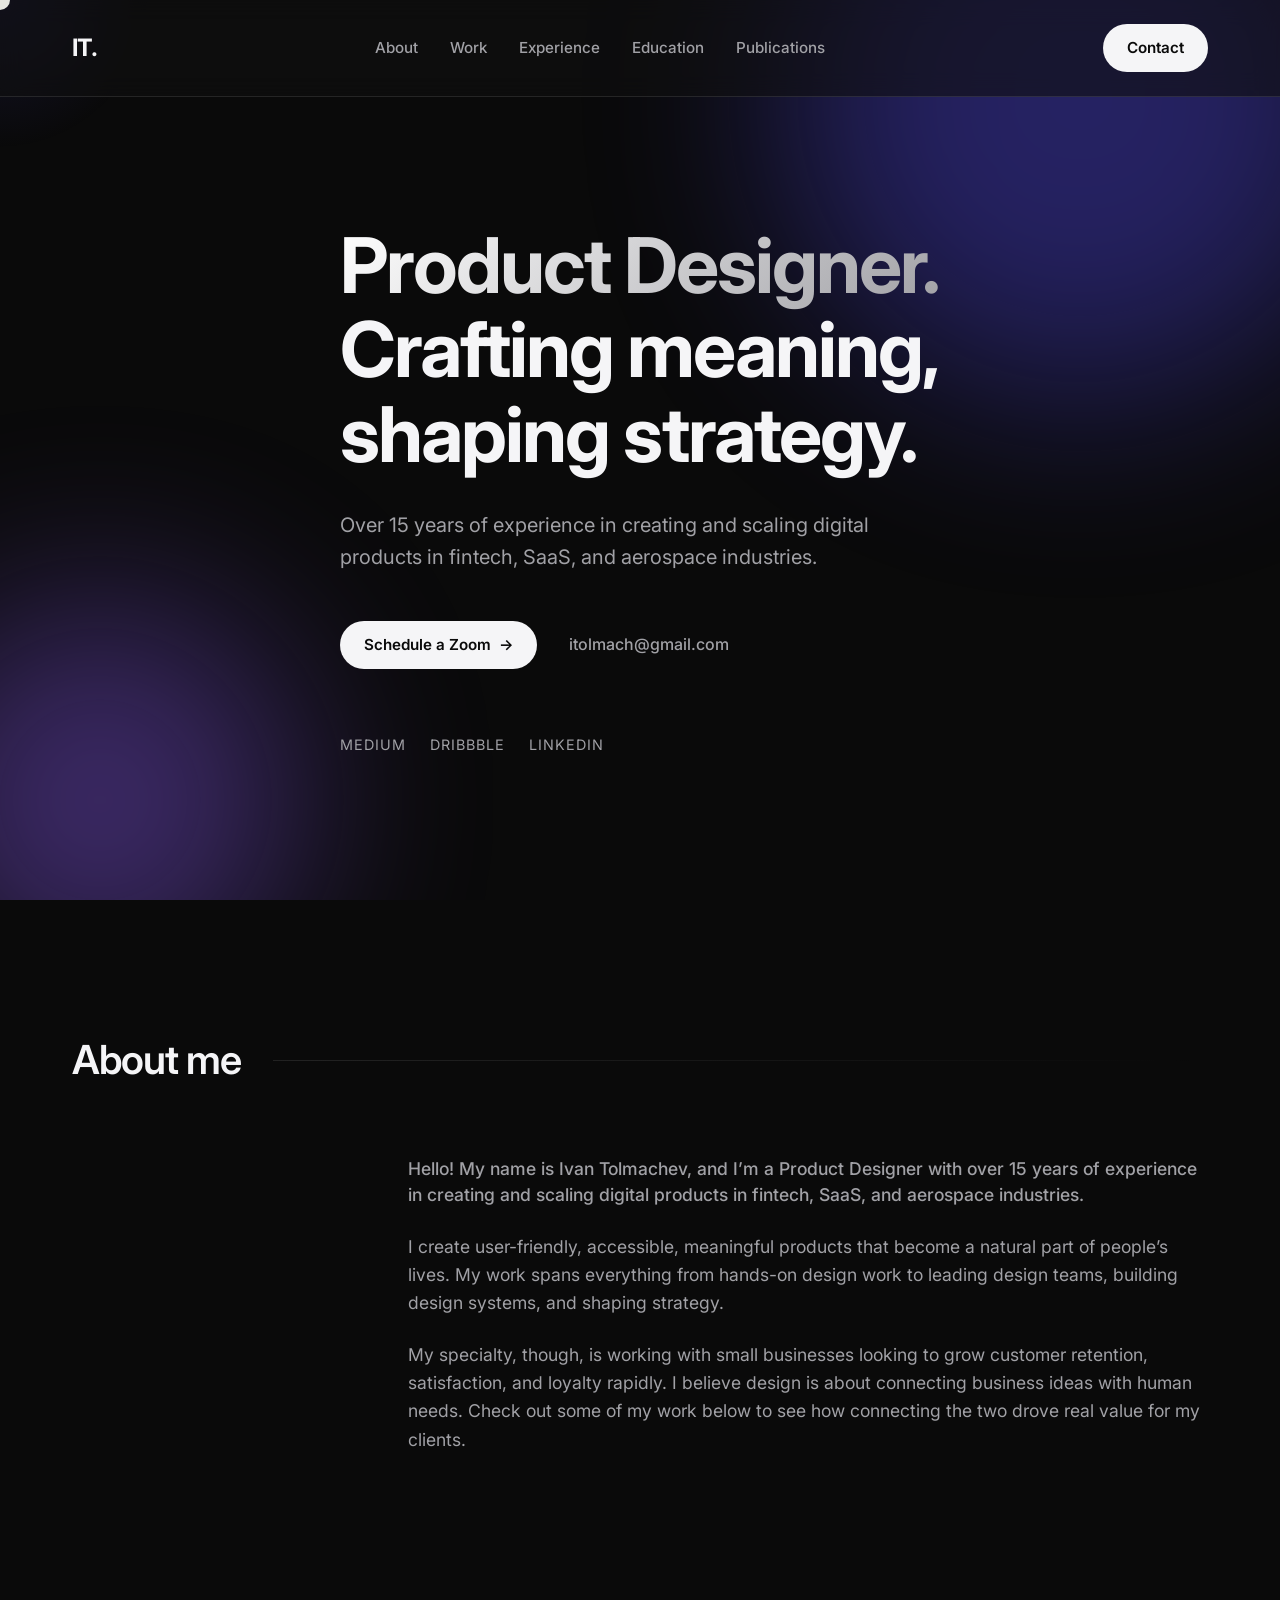
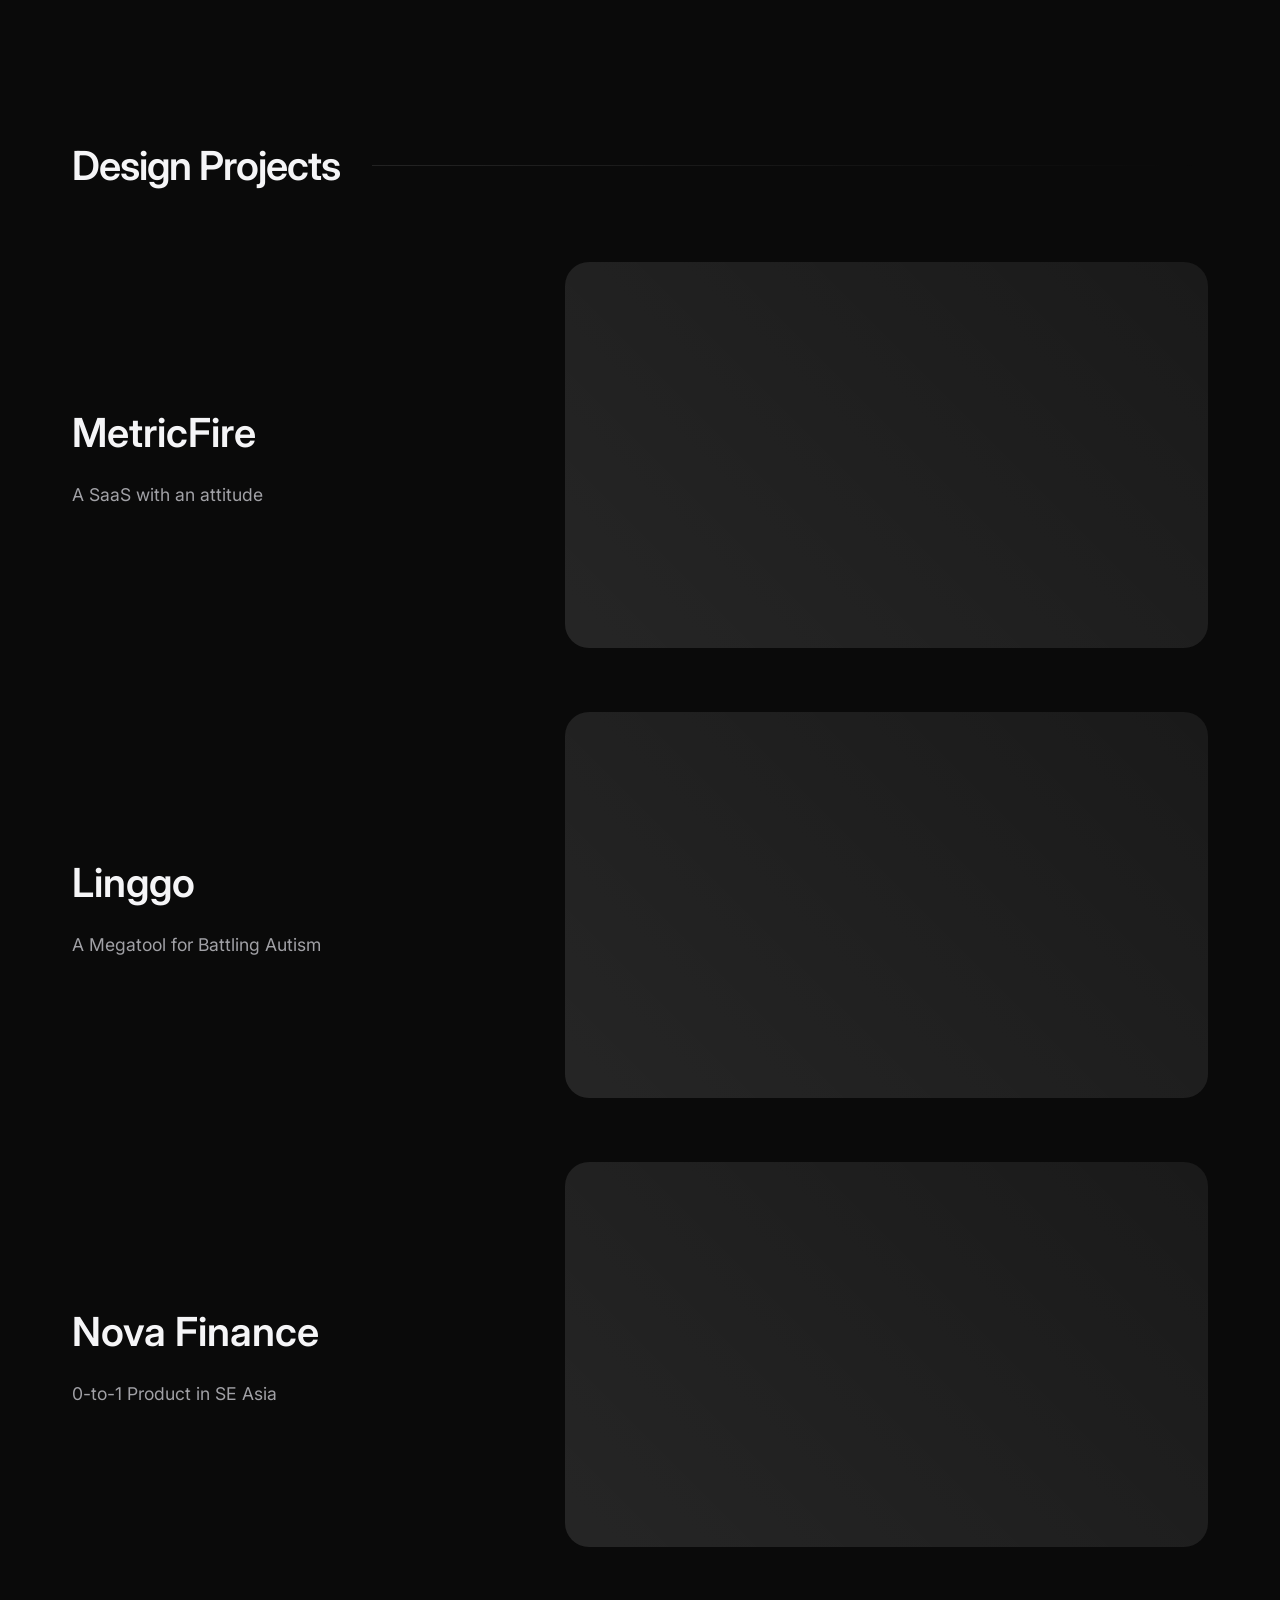
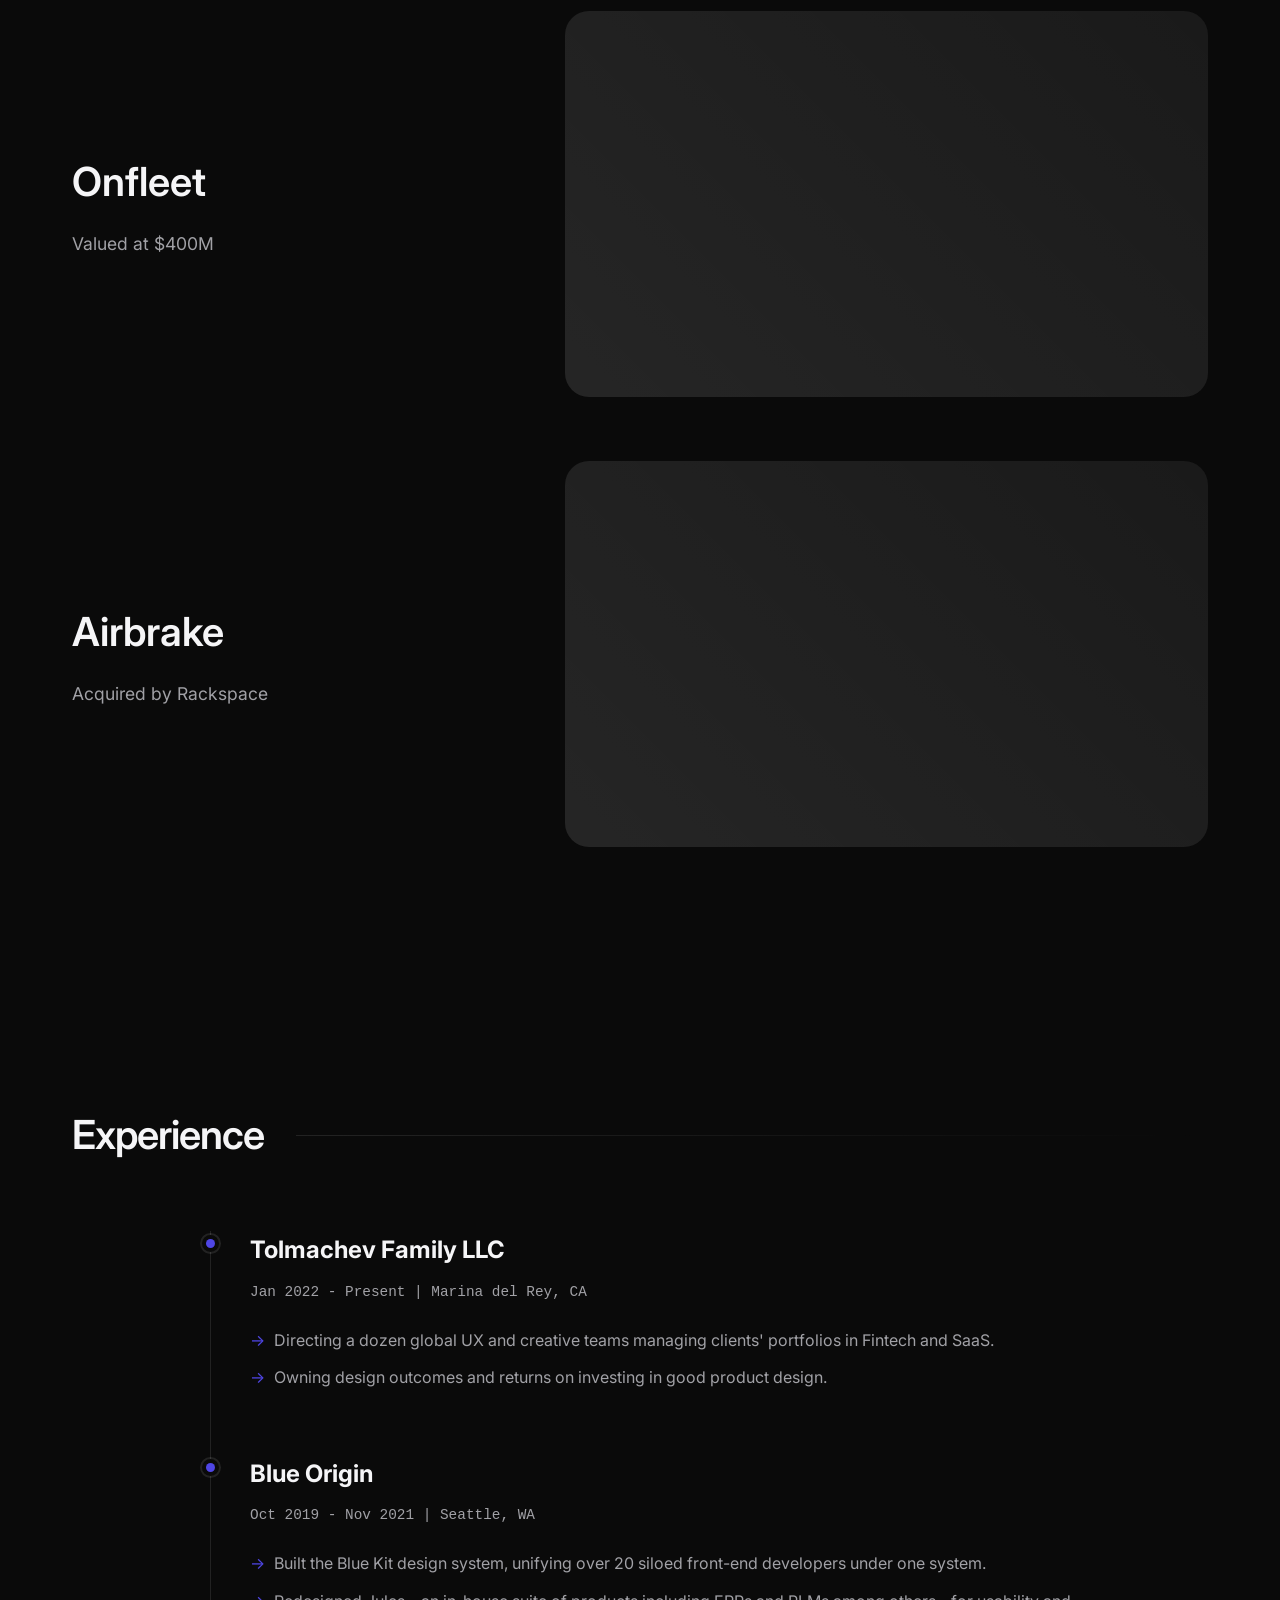
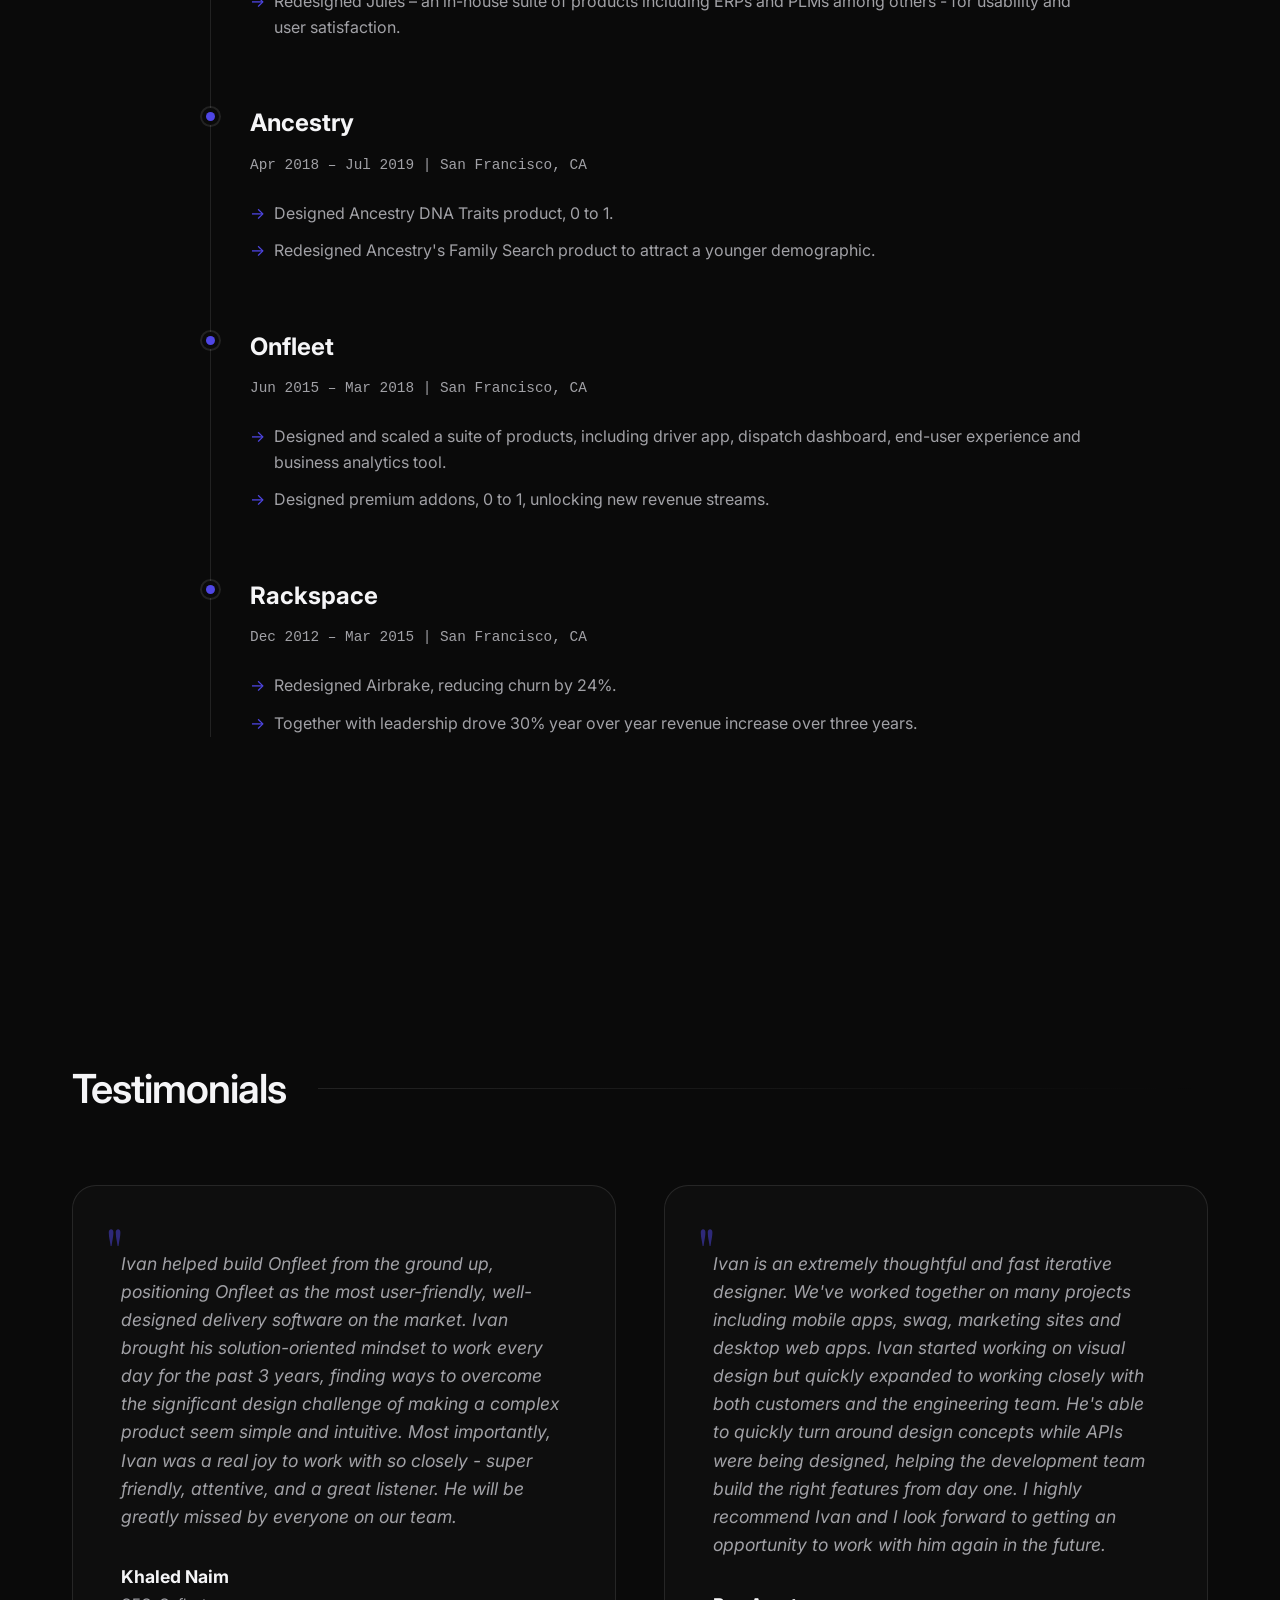
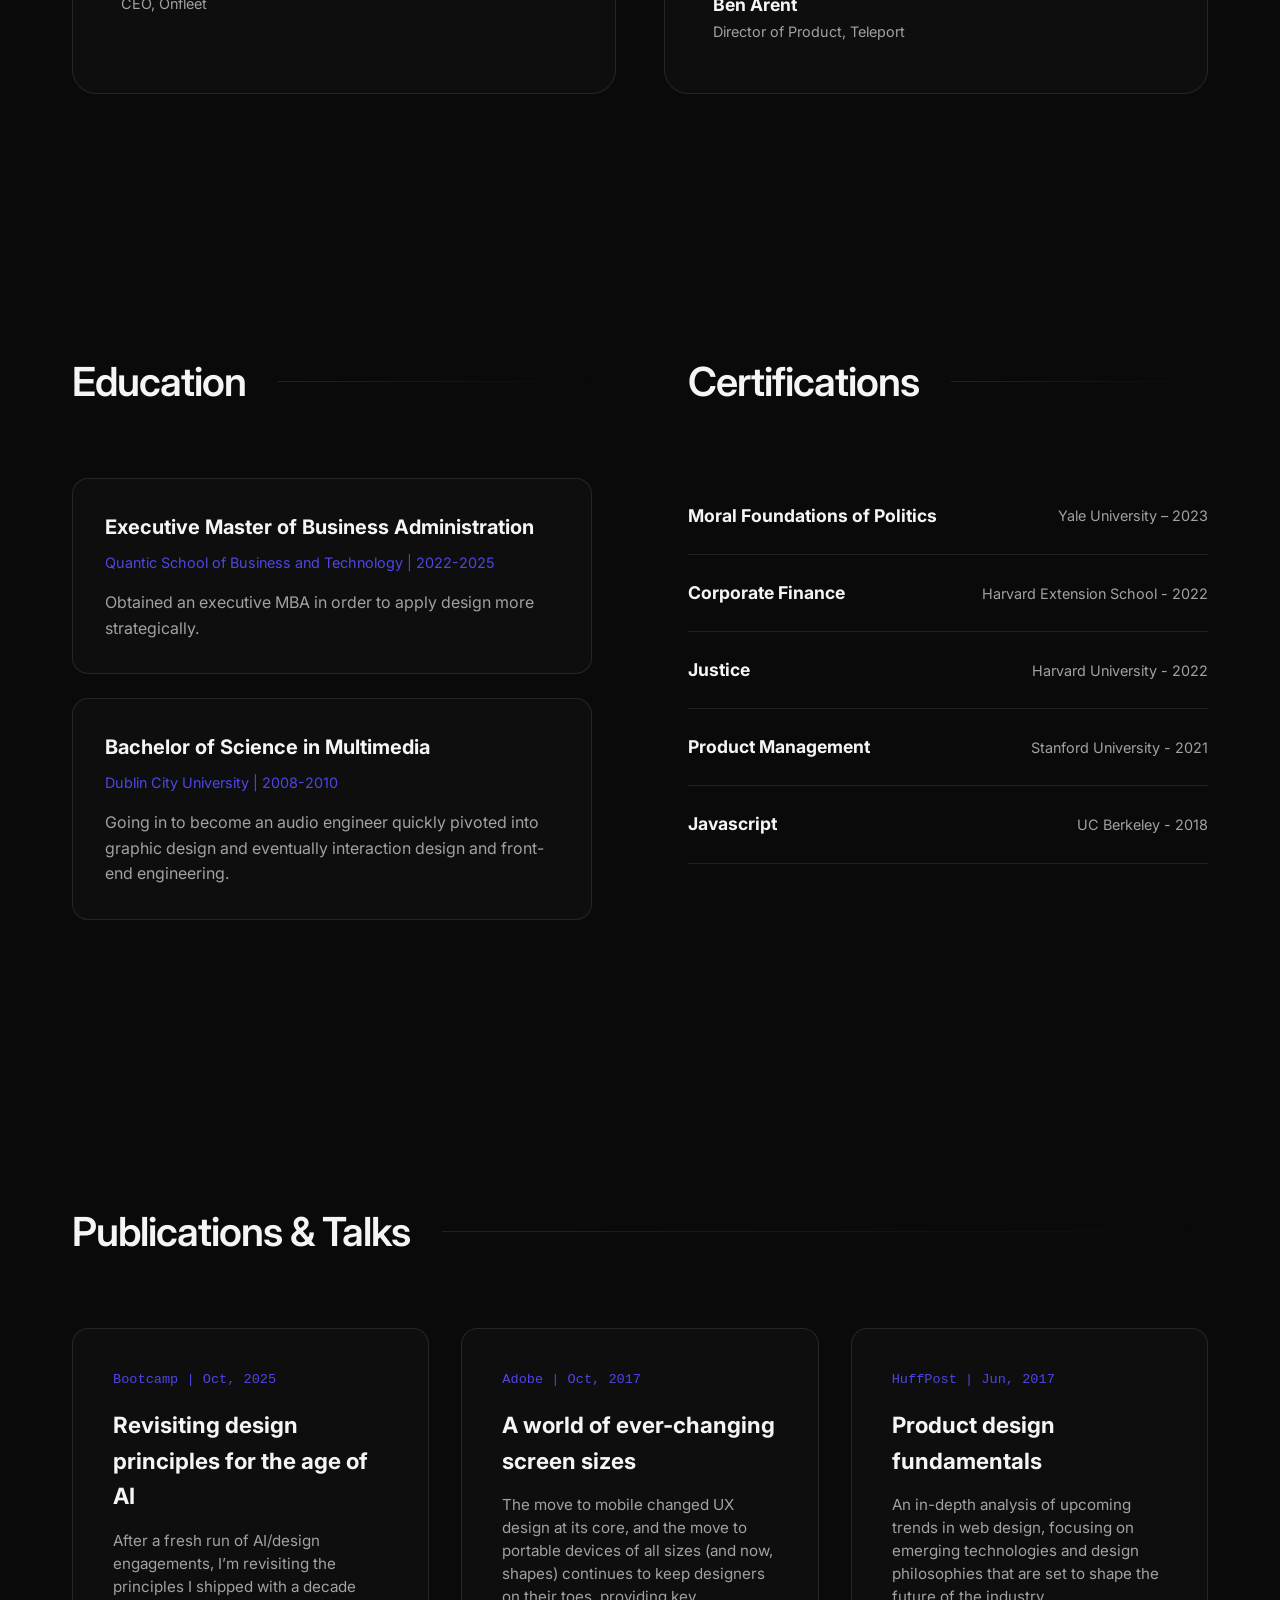
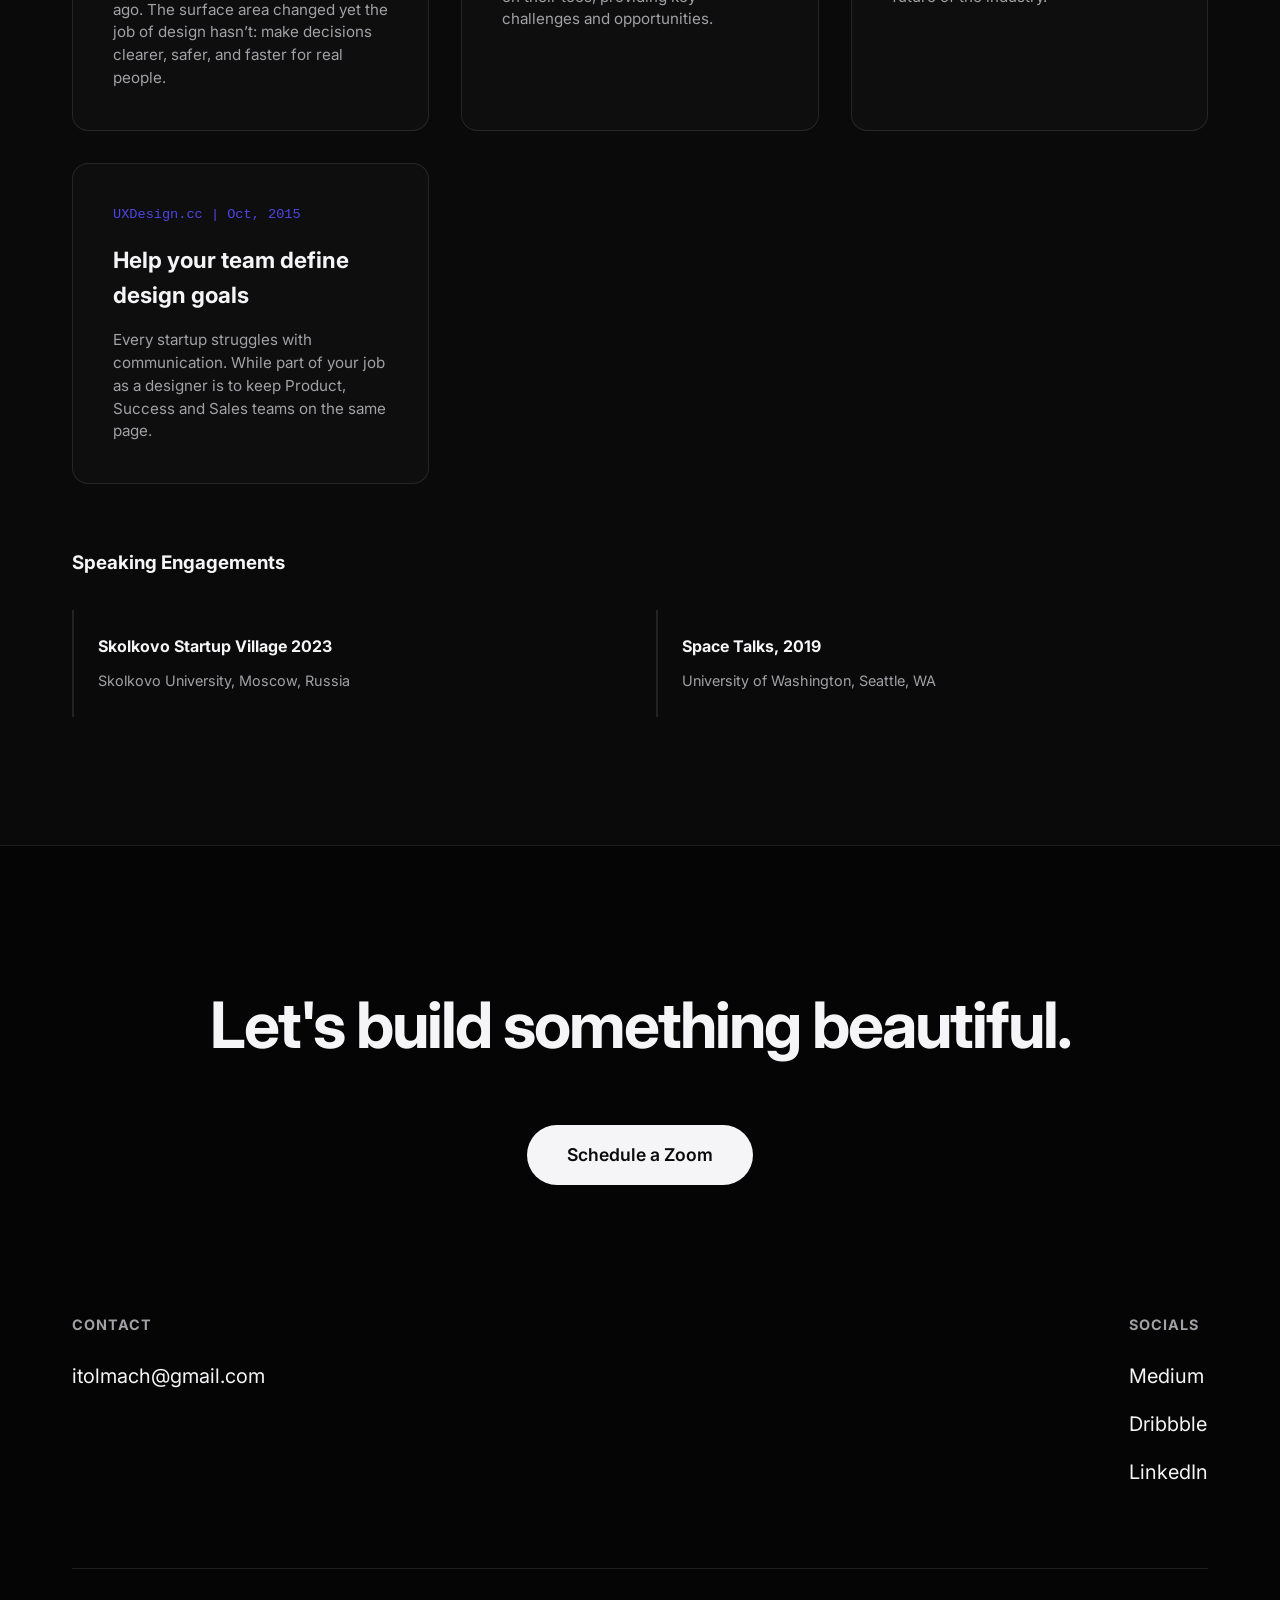
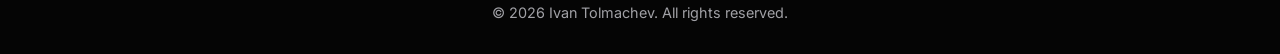
==== index.html @ 72f608de "Initial commit: Recreated itolmach.com" ====
<!DOCTYPE html>
<html lang="en" class="dark">
<head>
    <meta charset="UTF-8">
    <meta name="viewport" content="width=device-width, initial-scale=1.0">
    <title>Ivan Tolmachev | Product Designer</title>
    <meta name="description" content="Ivan Tolmachev, Product Designer with over 15 years of experience in creating and scaling digital products in fintech, SaaS, and high-tech industries.">
    
    <!-- Google Fonts -->
    <link rel="preconnect" href="https://fonts.googleapis.com">
    <link rel="preconnect" href="https://fonts.gstatic.com" crossorigin>
    <link href="https://fonts.googleapis.com/css2?family=Inter:wght@300;400;500;600;700&family=Playfair+Display:ital,wght@0,600;1,600&display=swap" rel="stylesheet">
    
    <link rel="stylesheet" href="style.css">
</head>
<body>
    <div id="cursor" class="custom-cursor"></div>
    <div id="cursor-blur" class="custom-cursor-blur"></div>

    <nav class="navbar glassmorphism">
        <div class="nav-container">
            <a href="#" class="nav-logo">IT.</a>
            <ul class="nav-links">
                <li><a href="#about" class="hover-underline">About</a></li>
                <li><a href="#work" class="hover-underline">Work</a></li>
                <li><a href="#experience" class="hover-underline">Experience</a></li>
                <li><a href="#education" class="hover-underline">Education</a></li>
                <li><a href="#publications" class="hover-underline">Publications</a></li>
            </ul>
            <a href="#contact" class="btn-primary smooth-scroll">Contact</a>
        </div>
    </nav>

    <main data-scroll-container>
        <!-- Hero Section -->
        <section id="hero" class="hero-section fade-in-up">
            <div class="hero-content">
                <h1 class="hero-title">
                    <span class="gradient-text">Product Designer.</span><br>
                    Crafting meaning,<br>
                    shaping strategy.
                </h1>
                <p class="hero-subtitle">
                    Over 15 years of experience in creating and scaling digital products in fintech, SaaS, and aerospace industries.
                </p>
                <div class="hero-actions">
                    <a href="https://cal.com/tolmachev/30" target="_blank" class="btn-primary">Schedule a Zoom <span class="arrow">→</span></a>
                    <a href="mailto:itolmach@gmail.com" class="btn-secondary">itolmach@gmail.com</a>
                </div>
                <div class="social-links">
                    <a href="https://medium.com/@itolmach" target="_blank" class="social-icon">Medium</a>
                    <a href="https://dribbble.com/itolmach" target="_blank" class="social-icon">Dribbble</a>
                    <a href="https://linkedin.com/in/itolmach" target="_blank" class="social-icon">LinkedIn</a>
                </div>
            </div>
            <div class="hero-background">
                <div class="glow glow-1"></div>
                <div class="glow glow-2"></div>
            </div>
        </section>

        <!-- About Section -->
        <section id="about" class="section about-section reveal">
            <div class="section-container">
                <div class="section-header">
                    <h2 class="section-title">About me</h2>
                    <div class="section-line"></div>
                </div>
                <div class="about-content">
                    <p class="lead-text">
                        Hello! My name is Ivan Tolmachev, and I’m a Product Designer with over 15 years of experience in creating and scaling digital products in fintech, SaaS, and aerospace industries.
                    </p>
                    <p>
                        I create user-friendly, accessible, meaningful products that become a natural part of people’s lives. My work spans everything from hands-on design work to leading design teams, building design systems, and shaping strategy.
                    </p>
                    <p>
                        My specialty, though, is working with small businesses looking to grow customer retention, satisfaction, and loyalty rapidly. I believe design is about connecting business ideas with human needs. Check out some of my work below to see how connecting the two drove real value for my clients.
                    </p>
                </div>
            </div>
        </section>

        <!-- Work Section -->
        <section id="work" class="section work-section reveal">
            <div class="section-container">
                <div class="section-header">
                    <h2 class="section-title">Design Projects</h2>
                    <div class="section-line"></div>
                </div>
                <div class="projects-grid">
                    <a href="#" class="project-card magnetic-wrap">
                        <div class="project-info">
                            <h3 class="project-title">MetricFire</h3>
                            <p class="project-desc">A SaaS with an attitude</p>
                        </div>
                        <div class="project-image metricfire-bg"></div>
                    </a>
                    <a href="#" class="project-card magnetic-wrap">
                        <div class="project-info">
                            <h3 class="project-title">Linggo</h3>
                            <p class="project-desc">A Megatool for Battling Autism</p>
                        </div>
                        <div class="project-image linggo-bg"></div>
                    </a>
                    <a href="#" class="project-card magnetic-wrap">
                        <div class="project-info">
                            <h3 class="project-title">Nova Finance</h3>
                            <p class="project-desc">0-to-1 Product in SE Asia</p>
                        </div>
                        <div class="project-image nova-bg"></div>
                    </a>
                    <a href="#" class="project-card magnetic-wrap">
                        <div class="project-info">
                            <h3 class="project-title">Onfleet</h3>
                            <p class="project-desc">Valued at $400M</p>
                        </div>
                        <div class="project-image onfleet-bg"></div>
                    </a>
                    <a href="#" class="project-card magnetic-wrap">
                        <div class="project-info">
                            <h3 class="project-title">Airbrake</h3>
                            <p class="project-desc">Acquired by Rackspace</p>
                        </div>
                        <div class="project-image airbrake-bg"></div>
                    </a>
                </div>
            </div>
        </section>

        <!-- Experience Section -->
        <section id="experience" class="section experience-section reveal">
            <div class="section-container">
                <div class="section-header">
                    <h2 class="section-title">Experience</h2>
                    <div class="section-line"></div>
                </div>
                <div class="timeline">
                    <div class="timeline-item">
                        <div class="timeline-marker"></div>
                        <div class="timeline-content">
                            <div class="timeline-meta">
                                <h3>Tolmachev Family LLC</h3>
                                <span>Jan 2022 - Present | Marina del Rey, CA</span>
                            </div>
                            <ul class="timeline-details">
                                <li>Directing a dozen global UX and creative teams managing clients' portfolios in Fintech and SaaS.</li>
                                <li>Owning design outcomes and returns on investing in good product design.</li>
                            </ul>
                        </div>
                    </div>
                    <div class="timeline-item">
                        <div class="timeline-marker"></div>
                        <div class="timeline-content">
                            <div class="timeline-meta">
                                <h3>Blue Origin</h3>
                                <span>Oct 2019 - Nov 2021 | Seattle, WA</span>
                            </div>
                            <ul class="timeline-details">
                                <li>Built the Blue Kit design system, unifying over 20 siloed front-end developers under one system.</li>
                                <li>Redesigned Jules – an in-house suite of products including ERPs and PLMs among others - for usability and user satisfaction.</li>
                            </ul>
                        </div>
                    </div>
                    <div class="timeline-item">
                        <div class="timeline-marker"></div>
                        <div class="timeline-content">
                            <div class="timeline-meta">
                                <h3>Ancestry</h3>
                                <span>Apr 2018 – Jul 2019 | San Francisco, CA</span>
                            </div>
                            <ul class="timeline-details">
                                <li>Designed Ancestry DNA Traits product, 0 to 1.</li>
                                <li>Redesigned Ancestry's Family Search product to attract a younger demographic.</li>
                            </ul>
                        </div>
                    </div>
                    <div class="timeline-item">
                        <div class="timeline-marker"></div>
                        <div class="timeline-content">
                            <div class="timeline-meta">
                                <h3>Onfleet</h3>
                                <span>Jun 2015 – Mar 2018 | San Francisco, CA</span>
                            </div>
                            <ul class="timeline-details">
                                <li>Designed and scaled a suite of products, including driver app, dispatch dashboard, end-user experience and business analytics tool.</li>
                                <li>Designed premium addons, 0 to 1, unlocking new revenue streams.</li>
                            </ul>
                        </div>
                    </div>
                    <div class="timeline-item">
                        <div class="timeline-marker"></div>
                        <div class="timeline-content">
                            <div class="timeline-meta">
                                <h3>Rackspace</h3>
                                <span>Dec 2012 – Mar 2015 | San Francisco, CA</span>
                            </div>
                            <ul class="timeline-details">
                                <li>Redesigned Airbrake, reducing churn by 24%.</li>
                                <li>Together with leadership drove 30% year over year revenue increase over three years.</li>
                            </ul>
                        </div>
                    </div>
                </div>
            </div>
        </section>

        <!-- Testimonials Section -->
        <section class="section testimonials-section reveal">
            <div class="section-container">
                <div class="section-header">
                    <h2 class="section-title">Testimonials</h2>
                    <div class="section-line"></div>
                </div>
                <div class="testimonials-grid">
                    <div class="testimonial-card">
                        <div class="quote-icon">"</div>
                        <p class="testimonial-text">Ivan helped build Onfleet from the ground up, positioning Onfleet as the most user-friendly, well-designed delivery software on the market. Ivan brought his solution-oriented mindset to work every day for the past 3 years, finding ways to overcome the significant design challenge of making a complex product seem simple and intuitive. Most importantly, Ivan was a real joy to work with so closely - super friendly, attentive, and a great listener. He will be greatly missed by everyone on our team.</p>
                        <div class="testimonial-author">
                            <h4>Khaled Naim</h4>
                            <span>CEO, Onfleet</span>
                        </div>
                    </div>
                    <div class="testimonial-card">
                        <div class="quote-icon">"</div>
                        <p class="testimonial-text">Ivan is an extremely thoughtful and fast iterative designer. We've worked together on many projects including mobile apps, swag, marketing sites and desktop web apps. Ivan started working on visual design but quickly expanded to working closely with both customers and the engineering team. He's able to quickly turn around design concepts while APIs were being designed, helping the development team build the right features from day one. I highly recommend Ivan and I look forward to getting an opportunity to work with him again in the future.</p>
                        <div class="testimonial-author">
                            <h4>Ben Arent</h4>
                            <span>Director of Product, Teleport</span>
                        </div>
                    </div>
                </div>
            </div>
        </section>

        <!-- Education & Certifications Section -->
        <section id="education" class="section dual-col-section reveal">
            <div class="section-container dual-col-grid">
                <div>
                    <div class="section-header">
                        <h2 class="section-title">Education</h2>
                        <div class="section-line"></div>
                    </div>
                    <div class="list-cards">
                        <div class="list-card">
                            <h4>Executive Master of Business Administration</h4>
                            <span class="meta">Quantic School of Business and Technology | 2022-2025</span>
                            <p>Obtained an executive MBA in order to apply design more strategically.</p>
                        </div>
                        <div class="list-card">
                            <h4>Bachelor of Science in Multimedia</h4>
                            <span class="meta">Dublin City University | 2008-2010</span>
                            <p>Going in to become an audio engineer quickly pivoted into graphic design and eventually interaction design and front-end engineering.</p>
                        </div>
                    </div>
                </div>
                <div>
                    <div class="section-header">
                        <h2 class="section-title">Certifications</h2>
                        <div class="section-line"></div>
                    </div>
                    <ul class="certifications-list">
                        <li>
                            <h4>Moral Foundations of Politics</h4>
                            <span>Yale University – 2023</span>
                        </li>
                        <li>
                            <h4>Corporate Finance</h4>
                            <span>Harvard Extension School - 2022</span>
                        </li>
                        <li>
                            <h4>Justice</h4>
                            <span>Harvard University - 2022</span>
                        </li>
                        <li>
                            <h4>Product Management</h4>
                            <span>Stanford University - 2021</span>
                        </li>
                        <li>
                            <h4>Javascript</h4>
                            <span>UC Berkeley - 2018</span>
                        </li>
                    </ul>
                </div>
            </div>
        </section>

        <!-- Publications & Speaking Section -->
        <section id="publications" class="section publications-section reveal">
            <div class="section-container">
                <div class="section-header">
                    <h2 class="section-title">Publications & Talks</h2>
                    <div class="section-line"></div>
                </div>
                <div class="publications-grid">
                    <a href="https://medium.com/p/3ff755857c30" target="_blank" class="pub-card">
                        <div class="pub-meta">Bootcamp | Oct, 2025</div>
                        <h3 class="pub-title">Revisiting design principles for the age of AI</h3>
                        <p class="pub-desc">After a fresh run of AI/design engagements, I’m revisiting the principles I shipped with a decade ago. The surface area changed yet the job of design hasn’t: make decisions clearer, safer, and faster for real people.</p>
                    </a>
                    <a href="https://blog.adobe.com/en/publish/2017/09/28/ux-design-in-a-world-of-ever-changing-screen-sizes-tips-for-staying-ahead-of-the-curve" target="_blank" class="pub-card">
                        <div class="pub-meta">Adobe | Oct, 2017</div>
                        <h3 class="pub-title">A world of ever-changing screen sizes</h3>
                        <p class="pub-desc">The move to mobile changed UX design at its core, and the move to portable devices of all sizes (and now, shapes) continues to keep designers on their toes, providing key challenges and opportunities.</p>
                    </a>
                    <a href="https://www.huffpost.com/entry/ivan-tolmachev-shares-the-fundamentals-of-product-design_b_594b6a52e4b092ed90588bcd" target="_blank" class="pub-card">
                        <div class="pub-meta">HuffPost | Jun, 2017</div>
                        <h3 class="pub-title">Product design fundamentals</h3>
                        <p class="pub-desc">An in-depth analysis of upcoming trends in web design, focusing on emerging technologies and design philosophies that are set to shape the future of the industry.</p>
                    </a>
                    <a href="https://uxdesign.cc/help-your-team-define-design-goals-220f52a27242" target="_blank" class="pub-card">
                        <div class="pub-meta">UXDesign.cc | Oct, 2015</div>
                        <h3 class="pub-title">Help your team define design goals</h3>
                        <p class="pub-desc">Every startup struggles with communication. While part of your job as a designer is to keep Product, Success and Sales teams on the same page.</p>
                    </a>
                </div>
                
                <h3 class="sub-section-title mt-4">Speaking Engagements</h3>
                <div class="speaking-list">
                    <div class="speak-item">
                        <h4>Skolkovo Startup Village 2023</h4>
                        <span>Skolkovo University, Moscow, Russia</span>
                    </div>
                    <div class="speak-item">
                        <h4>Space Talks, 2019</h4>
                        <span>University of Washington, Seattle, WA</span>
                    </div>
                </div>
            </div>
        </section>

        <!-- Footer / Contact -->
        <footer id="contact" class="footer reveal">
            <div class="footer-container">
                <div class="footer-cta">
                    <h2>Let's build something beautiful.</h2>
                    <a href="https://cal.com/tolmachev/30" target="_blank" class="btn-primary large-btn">Schedule a Zoom</a>
                </div>
                <div class="footer-info">
                    <div class="footer-col">
                        <h4>Contact</h4>
                        <a href="mailto:itolmach@gmail.com">itolmach@gmail.com</a>
                    </div>
                    <div class="footer-col">
                        <h4>Socials</h4>
                        <a href="https://medium.com/@itolmach" target="_blank">Medium</a>
                        <a href="https://dribbble.com/itolmach" target="_blank">Dribbble</a>
                        <a href="https://linkedin.com/in/itolmach" target="_blank">LinkedIn</a>
                    </div>
                </div>
                <div class="footer-bottom">
                    <p>&copy; 2026 Ivan Tolmachev. All rights reserved.</p>
                </div>
            </div>
        </footer>
    </main>

    <script src="main.js"></script>
</body>
</html>
---- style.css ----
/* Variables & Design Tokens */
:root {
    --bg-dark: #0a0a0a;
    --bg-darker: #050505;
    --text-primary: #f5f5f7;
    --text-secondary: #a1a1a6;
    --accent: #4f46e5;
    --accent-hover: #6366f1;
    --border: rgba(255, 255, 255, 0.1);
    --glass-bg: rgba(15, 15, 15, 0.6);
    --font-primary: 'Inter', -apple-system, BlinkMacSystemFont, sans-serif;
    --font-serif: 'Playfair Display', serif;
    --transition: 0.3s cubic-bezier(0.25, 0.8, 0.25, 1);
}

* {
    margin: 0;
    padding: 0;
    box-sizing: border-box;
}

html {
    scroll-behavior: smooth;
    background-color: var(--bg-dark);
    color: var(--text-primary);
    font-family: var(--font-primary);
    -webkit-font-smoothing: antialiased;
}

body {
    overflow-x: hidden;
    line-height: 1.6;
}

/* Custom Cursor */
.custom-cursor {
    position: fixed;
    top: 0;
    left: 0;
    width: 20px;
    height: 20px;
    border-radius: 50%;
    background-color: var(--text-primary);
    pointer-events: none;
    z-index: 9999;
    transform: translate(-50%, -50%);
    mix-blend-mode: difference;
    transition: width 0.3s, height 0.3s;
}

.custom-cursor-blur {
    position: fixed;
    top: 0;
    left: 0;
    width: 300px;
    height: 300px;
    border-radius: 50%;
    background: radial-gradient(circle, rgba(79, 70, 229, 0.15) 0%, rgba(0,0,0,0) 70%);
    pointer-events: none;
    z-index: -1;
    transform: translate(-50%, -50%);
    transition: transform 0.1s ease-out;
}

.cursor-hover .custom-cursor {
    width: 50px;
    height: 50px;
    background-color: rgba(255,255,255,0.1);
    border: 1px solid rgba(255,255,255,0.5);
    backdrop-filter: blur(2px);
    mix-blend-mode: normal;
}

/* Navbar */
.navbar {
    position: fixed;
    top: 0;
    width: 100%;
    z-index: 1000;
    padding: 1.5rem 0;
    transition: all var(--transition);
}

.glassmorphism {
    background: var(--glass-bg);
    backdrop-filter: blur(12px);
    -webkit-backdrop-filter: blur(12px);
    border-bottom: 1px solid var(--border);
}

.nav-container {
    max-width: 1200px;
    margin: 0 auto;
    padding: 0 2rem;
    display: flex;
    justify-content: space-between;
    align-items: center;
}

.nav-logo {
    font-size: 1.5rem;
    font-weight: 700;
    color: var(--text-primary);
    text-decoration: none;
    letter-spacing: -1px;
}

.nav-links {
    display: flex;
    list-style: none;
    gap: 2rem;
}

.nav-links a {
    color: var(--text-secondary);
    text-decoration: none;
    font-size: 0.95rem;
    font-weight: 500;
    transition: color var(--transition);
}

.nav-links a:hover {
    color: var(--text-primary);
}

.hover-underline {
    position: relative;
}

.hover-underline::after {
    content: '';
    position: absolute;
    width: 0;
    height: 1px;
    bottom: -4px;
    left: 0;
    background-color: var(--text-primary);
    transition: width var(--transition);
}

.hover-underline:hover::after {
    width: 100%;
}

/* Buttons */
.btn-primary {
    background: var(--text-primary);
    color: var(--bg-dark);
    padding: 0.75rem 1.5rem;
    border-radius: 100px;
    text-decoration: none;
    font-weight: 600;
    font-size: 0.95rem;
    transition: all var(--transition);
    display: inline-flex;
    align-items: center;
    gap: 0.5rem;
}

.btn-primary:hover {
    transform: translateY(-2px);
    box-shadow: 0 10px 20px rgba(255,255,255,0.1);
}

.btn-secondary {
    color: var(--text-secondary);
    text-decoration: none;
    font-weight: 500;
    transition: color var(--transition);
}

.btn-secondary:hover {
    color: var(--text-primary);
}

.large-btn {
    padding: 1rem 2.5rem;
    font-size: 1.1rem;
}

.arrow {
    transition: transform var(--transition);
}

.btn-primary:hover .arrow {
    transform: translateX(4px);
}

/* Typography & Layout */
.section-container {
    max-width: 1200px;
    margin: 0 auto;
    padding: 0 2rem;
}

.section {
    padding: 8rem 0;
}

.section-header {
    margin-bottom: 4rem;
    display: flex;
    align-items: center;
    gap: 2rem;
}

.section-title {
    font-size: 2.5rem;
    font-weight: 600;
    letter-spacing: -1px;
}

.section-line {
    flex: 1;
    height: 1px;
    background: linear-gradient(90deg, var(--border) 0%, transparent 100%);
}

.mt-4 { margin-top: 4rem; }

/* Hero Section */
.hero-section {
    min-height: 100vh;
    display: flex;
    align-items: center;
    position: relative;
    padding-top: 5rem;
}

.hero-content {
    max-width: 1200px;
    margin: 0 auto;
    padding: 0 2rem;
    position: relative;
    z-index: 2;
}

.hero-title {
    font-size: clamp(3rem, 6vw, 6rem);
    line-height: 1.1;
    font-weight: 700;
    letter-spacing: -2px;
    margin-bottom: 2rem;
}

.gradient-text {
    background: linear-gradient(135deg, #fff 0%, #a1a1a6 100%);
    -webkit-background-clip: text;
    -webkit-text-fill-color: transparent;
}

.hero-subtitle {
    font-size: 1.25rem;
    color: var(--text-secondary);
    max-width: 600px;
    margin-bottom: 3rem;
}

.hero-actions {
    display: flex;
    align-items: center;
    gap: 2rem;
    margin-bottom: 4rem;
}

.social-links {
    display: flex;
    gap: 1.5rem;
}

.social-icon {
    color: var(--text-secondary);
    text-decoration: none;
    font-size: 0.9rem;
    text-transform: uppercase;
    letter-spacing: 1px;
    transition: color var(--transition);
}

.social-icon:hover {
    color: var(--text-primary);
}

/* Background Effects */
.hero-background {
    position: absolute;
    top: 0;
    left: 0;
    width: 100%;
    height: 100%;
    overflow: hidden;
    z-index: 1;
    pointer-events: none;
}

.glow {
    position: absolute;
    border-radius: 50%;
    filter: blur(100px);
    opacity: 0.4;
}

.glow-1 {
    width: 600px;
    height: 600px;
    background: var(--accent);
    top: -200px;
    right: -100px;
    animation: float 10s infinite alternate ease-in-out;
}

.glow-2 {
    width: 400px;
    height: 400px;
    background: #8b5cf6;
    bottom: -100px;
    left: -100px;
    animation: float 8s infinite alternate-reverse ease-in-out;
}

@keyframes float {
    0% { transform: translate(0, 0) scale(1); }
    100% { transform: translate(50px, 50px) scale(1.1); }
}

/* About Section */
.about-content {
    max-width: 800px;
    margin-left: auto;
}

.lead-text {
    font-size: 1.75rem;
    font-weight: 500;
    line-height: 1.5;
    margin-bottom: 2rem;
    color: var(--text-primary);
}

.about-content p {
    font-size: 1.1rem;
    color: var(--text-secondary);
    margin-bottom: 1.5rem;
}

/* Projects Grid */
.projects-grid {
    display: flex;
    flex-direction: column;
    gap: 4rem;
}

.project-card {
    display: grid;
    grid-template-columns: 1fr 1.5fr;
    gap: 4rem;
    align-items: center;
    text-decoration: none;
    color: inherit;
    group: hover;
}

.project-info {
    padding-right: 2rem;
}

.project-title {
    font-size: 2.5rem;
    font-weight: 600;
    margin-bottom: 1rem;
    transition: color var(--transition);
}

.project-desc {
    font-size: 1.1rem;
    color: var(--text-secondary);
}

.project-card:hover .project-title {
    color: var(--accent);
}

.project-image {
    width: 100%;
    padding-bottom: 60%;
    background-color: #1a1a1a;
    border-radius: 24px;
    position: relative;
    overflow: hidden;
    transition: transform 0.5s cubic-bezier(0.25, 0.8, 0.25, 1);
}

.project-card:hover .project-image {
    transform: scale(0.98);
}

.project-image::after {
    content: '';
    position: absolute;
    inset: 0;
    background: linear-gradient(45deg, rgba(255,255,255,0.05) 0%, transparent 100%);
}

/* Timeline */
.timeline {
    max-width: 900px;
    margin: 0 auto;
    position: relative;
}

.timeline::before {
    content: '';
    position: absolute;
    top: 0;
    bottom: 0;
    left: 20px;
    width: 1px;
    background: var(--border);
}

.timeline-item {
    position: relative;
    padding-left: 60px;
    margin-bottom: 4rem;
}

.timeline-marker {
    position: absolute;
    left: 16px;
    top: 8px;
    width: 9px;
    height: 9px;
    border-radius: 50%;
    background: var(--accent);
    box-shadow: 0 0 0 4px var(--bg-dark), 0 0 0 6px var(--border);
}

.timeline-meta {
    margin-bottom: 1.5rem;
}

.timeline-meta h3 {
    font-size: 1.5rem;
    margin-bottom: 0.5rem;
}

.timeline-meta span {
    color: var(--text-secondary);
    font-size: 0.9rem;
    font-family: monospace;
}

.timeline-details {
    list-style: none;
    color: var(--text-secondary);
}

.timeline-details li {
    margin-bottom: 0.75rem;
    position: relative;
    padding-left: 1.5rem;
}

.timeline-details li::before {
    content: '→';
    position: absolute;
    left: 0;
    color: var(--accent);
}

/* Testimonials */
.testimonials-grid {
    display: grid;
    grid-template-columns: repeat(auto-fit, minmax(400px, 1fr));
    gap: 3rem;
}

.testimonial-card {
    background: rgba(255,255,255,0.02);
    border: 1px solid var(--border);
    border-radius: 24px;
    padding: 3rem;
    position: relative;
    transition: transform var(--transition), background var(--transition);
}

.testimonial-card:hover {
    transform: translateY(-5px);
    background: rgba(255,255,255,0.04);
}

.quote-icon {
    font-family: var(--font-serif);
    font-size: 4rem;
    color: var(--accent);
    line-height: 1;
    position: absolute;
    top: 2rem;
    left: 2rem;
    opacity: 0.5;
}

.testimonial-text {
    font-size: 1.1rem;
    color: var(--text-secondary);
    font-style: italic;
    margin-bottom: 2rem;
    margin-top: 1rem;
    position: relative;
    z-index: 1;
}

.testimonial-author h4 {
    font-size: 1.1rem;
    color: var(--text-primary);
}

.testimonial-author span {
    font-size: 0.9rem;
    color: var(--text-secondary);
}

/* Dual Column */
.dual-col-grid {
    display: grid;
    grid-template-columns: 1fr 1fr;
    gap: 6rem;
}

.list-card {
    background: rgba(255,255,255,0.02);
    border: 1px solid var(--border);
    padding: 2rem;
    border-radius: 16px;
    margin-bottom: 1.5rem;
    transition: transform var(--transition);
}

.list-card:hover {
    transform: translateX(10px);
}

.list-card h4 {
    font-size: 1.25rem;
    margin-bottom: 0.5rem;
}

.list-card .meta {
    display: block;
    color: var(--accent);
    font-size: 0.9rem;
    margin-bottom: 1rem;
}

.list-card p {
    color: var(--text-secondary);
}

.certifications-list {
    list-style: none;
}

.certifications-list li {
    padding: 1.5rem 0;
    border-bottom: 1px solid var(--border);
    display: flex;
    justify-content: space-between;
    align-items: center;
}

.certifications-list h4 {
    font-size: 1.1rem;
}

.certifications-list span {
    color: var(--text-secondary);
    font-size: 0.9rem;
}

/* Publications */
.publications-grid {
    display: grid;
    grid-template-columns: repeat(auto-fit, minmax(350px, 1fr));
    gap: 2rem;
}

.pub-card {
    display: block;
    text-decoration: none;
    color: inherit;
    padding: 2.5rem;
    background: rgba(255,255,255,0.02);
    border: 1px solid var(--border);
    border-radius: 16px;
    transition: all var(--transition);
    height: 100%;
}

.pub-card:hover {
    background: rgba(255,255,255,0.05);
    border-color: rgba(255,255,255,0.2);
    transform: translateY(-5px);
}

.pub-meta {
    font-family: monospace;
    color: var(--accent);
    margin-bottom: 1rem;
    font-size: 0.85rem;
}

.pub-title {
    font-size: 1.4rem;
    margin-bottom: 1rem;
}

.pub-desc {
    color: var(--text-secondary);
    font-size: 0.95rem;
    line-height: 1.5;
}

.speaking-list {
    display: grid;
    grid-template-columns: repeat(auto-fit, minmax(300px, 1fr));
    gap: 2rem;
    margin-top: 2rem;
}

.speak-item {
    padding: 1.5rem;
    border-left: 2px solid var(--border);
    transition: border-color var(--transition);
}

.speak-item:hover {
    border-color: var(--accent);
}

.speak-item h4 {
    margin-bottom: 0.5rem;
}

.speak-item span {
    color: var(--text-secondary);
    font-size: 0.9rem;
}

/* Footer */
.footer {
    background: var(--bg-darker);
    padding: 8rem 0 2rem;
    border-top: 1px solid var(--border);
}

.footer-container {
    max-width: 1200px;
    margin: 0 auto;
    padding: 0 2rem;
}

.footer-cta {
    text-align: center;
    margin-bottom: 8rem;
}

.footer-cta h2 {
    font-size: 4rem;
    font-weight: 700;
    letter-spacing: -2px;
    margin-bottom: 3rem;
}

.footer-info {
    display: flex;
    justify-content: space-between;
    margin-bottom: 4rem;
    flex-wrap: wrap;
    gap: 3rem;
}

.footer-col h4 {
    color: var(--text-secondary);
    margin-bottom: 1.5rem;
    font-size: 0.9rem;
    text-transform: uppercase;
    letter-spacing: 1px;
}

.footer-col a {
    display: block;
    color: var(--text-primary);
    text-decoration: none;
    font-size: 1.25rem;
    margin-bottom: 1rem;
    transition: color var(--transition);
}

.footer-col a:hover {
    color: var(--accent);
}

.footer-bottom {
    padding-top: 2rem;
    border-top: 1px solid var(--border);
    color: var(--text-secondary);
    font-size: 0.9rem;
    text-align: center;
}

/* Animations & Utilities */
.reveal {
    opacity: 0;
    transform: translateY(50px);
    transition: all 1s cubic-bezier(0.25, 0.8, 0.25, 1);
}

.reveal.active {
    opacity: 1;
    transform: translateY(0);
}

.fade-in-up {
    animation: fadeInUp 1s cubic-bezier(0.25, 0.8, 0.25, 1) forwards;
}

@keyframes fadeInUp {
    from {
        opacity: 0;
        transform: translateY(30px);
    }
    to {
        opacity: 1;
        transform: translateY(0);
    }
}

/* Responsive Design */
@media (max-width: 992px) {
    .project-card {
        grid-template-columns: 1fr;
        gap: 2rem;
    }
    
    .project-card:nth-child(even) .project-info {
        order: 2;
    }
    
    .dual-col-grid {
        grid-template-columns: 1fr;
        gap: 4rem;
    }
    
    .hero-title {
        font-size: 3.5rem;
    }
    
    .footer-cta h2 {
        font-size: 2.5rem;
    }
}

@media (max-width: 768px) {
    .nav-links {
        display: none;
    }
    
    .section {
        padding: 5rem 0;
    }
    
    .testimonials-grid {
        grid-template-columns: 1fr;
    }
    
    .hero-actions {
        flex-direction: column;
        align-items: flex-start;
    }
}
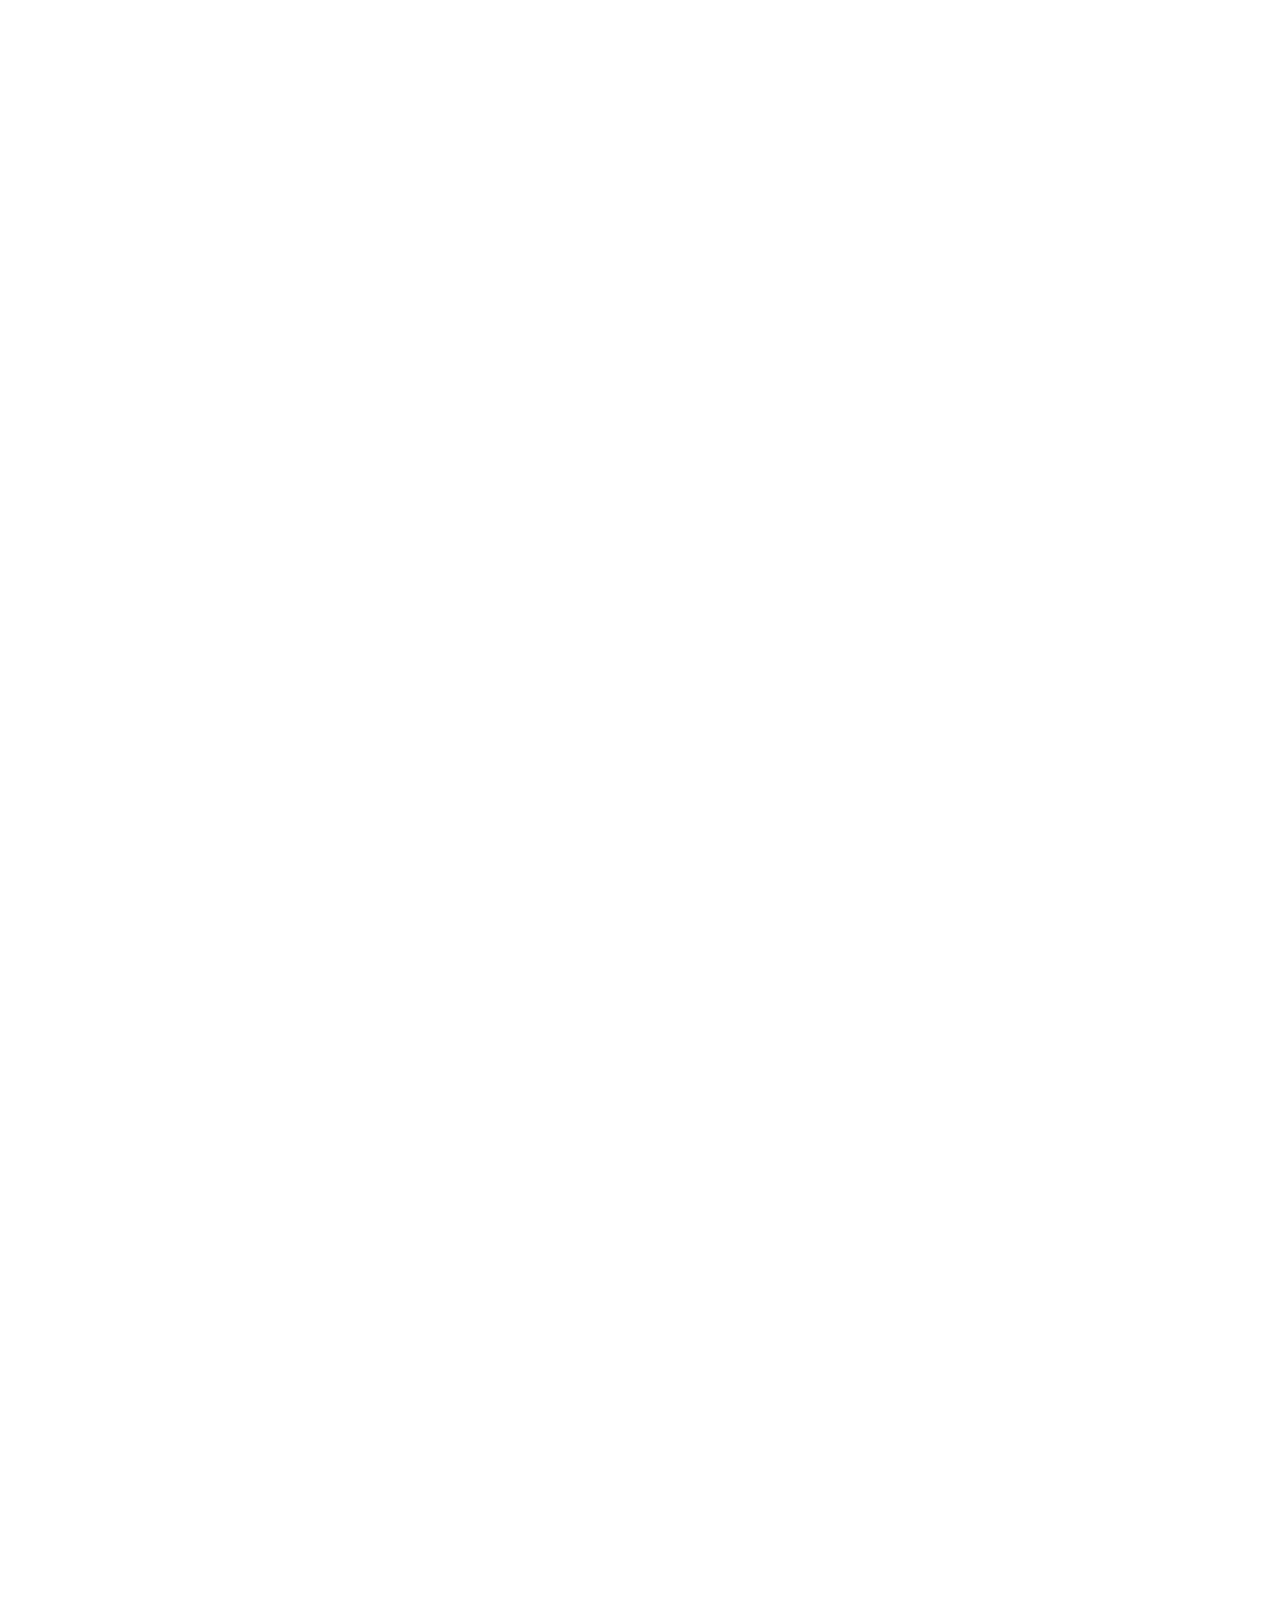
==== commit dcb0132b: "Replace with exact 1-to-1 replica of Framer site" ====
--- a/index.html
+++ b/index.html
@@ -1,359 +1,126 @@
-<!DOCTYPE html>
-<html lang="en" class="dark">
-<head>
-    <meta charset="UTF-8">
-    <meta name="viewport" content="width=device-width, initial-scale=1.0">
-    <title>Ivan Tolmachev | Product Designer</title>
-    <meta name="description" content="Ivan Tolmachev, Product Designer with over 15 years of experience in creating and scaling digital products in fintech, SaaS, and high-tech industries.">
-    
-    <!-- Google Fonts -->
-    <link rel="preconnect" href="https://fonts.googleapis.com">
-    <link rel="preconnect" href="https://fonts.gstatic.com" crossorigin>
-    <link href="https://fonts.googleapis.com/css2?family=Inter:wght@300;400;500;600;700&family=Playfair+Display:ital,wght@0,600;1,600&display=swap" rel="stylesheet">
-    
-    <link rel="stylesheet" href="style.css">
-</head>
-<body>
-    <div id="cursor" class="custom-cursor"></div>
-    <div id="cursor-blur" class="custom-cursor-blur"></div>
+<!doctype html>
+<!-- Made in Framer · framer.com ✨ -->
+<!-- Published Feb 13, 2026 at 3:34 PM UTC -->
+<html lang="en" data-redirect-timezone="1">
+<head>
+	<meta charset="utf-8">
+	
+	
+	<script>try{if(localStorage.get("__framer_force_showing_editorbar_since")){const n=document.createElement("link");n.rel = "modulepreload";n.href="https://framer.com/edit/init.mjs";document.head.appendChild(n)}}catch(e){}</script>
+	<!-- Start of headStart -->
+    
+    <!-- End of headStart -->
+	<meta name="viewport" content="width=device-width">
+	<meta name="generator" content="Framer 293632e">
+	<title>Ivan Tolmachev Product Designer</title>
+    <meta name="description" content="Hello! My name is Ivan Tolmachev, and I’m a Product Designer with over 15 years of experience in creating and scaling digital products in fintech, SaaS, and high-tech industries.">
+    <meta name="framer-search-index" content="https://framerusercontent.com/sites/7hCpECMVWqCVosmy865Gdk/searchIndex-3F17szg3YhST.json">
+    <meta name="framer-search-index-fallback" content="https://framerusercontent.com/sites/7hCpECMVWqCVosmy865Gdk/searchIndex-wGgNF4by9LZC.json">
+    <meta name="framer-html-plugin" content="disable">
+    <link href="https://framerusercontent.com/images/YzKGt5AxeSkln1RULjnxCyfG0iQ.png" rel="icon" media="(prefers-color-scheme: light)">
+    <link href="https://framerusercontent.com/images/YzKGt5AxeSkln1RULjnxCyfG0iQ.png" rel="icon" media="(prefers-color-scheme: dark)">
+    <link rel="apple-touch-icon" href="https://framerusercontent.com/images/YzKGt5AxeSkln1RULjnxCyfG0iQ.png">
+    <!-- Open Graph / Facebook -->
+    <meta property="og:type" content="website">
+    <meta property="og:title" content="Ivan Tolmachev Product Designer">
+    <meta property="og:description" content="Hello! My name is Ivan Tolmachev, and I’m a Product Designer with over 15 years of experience in creating and scaling digital products in fintech, SaaS, and high-tech industries.">
+    <!-- Twitter -->
+    <meta name="twitter:card" content="summary_large_image">
+    <meta name="twitter:title" content="Ivan Tolmachev Product Designer">
+    <meta name="twitter:description" content="Hello! My name is Ivan Tolmachev, and I’m a Product Designer with over 15 years of experience in creating and scaling digital products in fintech, SaaS, and high-tech industries.">
+	
+	<style data-framer-font-css>@font-face { font-family: "Inter"; src: url("https://framerusercontent.com/assets/5vvr9Vy74if2I6bQbJvbw7SY1pQ.woff2"); font-display: swap; font-style: normal; font-weight: 400; unicode-range: U+0460-052F, U+1C80-1C88, U+20B4, U+2DE0-2DFF, U+A640-A69F, U+FE2E-FE2F }
+@font-face { font-family: "Inter"; src: url("https://framerusercontent.com/assets/EOr0mi4hNtlgWNn9if640EZzXCo.woff2"); font-display: swap; font-style: normal; font-weight: 400; unicode-range: U+0301, U+0400-045F, U+0490-0491, U+04B0-04B1, U+2116 }
+@font-face { font-family: "Inter"; src: url("https://framerusercontent.com/assets/Y9k9QrlZAqio88Klkmbd8VoMQc.woff2"); font-display: swap; font-style: normal; font-weight: 400; unicode-range: U+1F00-1FFF }
+@font-face { font-family: "Inter"; src: url("https://framerusercontent.com/assets/OYrD2tBIBPvoJXiIHnLoOXnY9M.woff2"); font-display: swap; font-style: normal; font-weight: 400; unicode-range: U+0370-03FF }
+@font-face { font-family: "Inter"; src: url("https://framerusercontent.com/assets/JeYwfuaPfZHQhEG8U5gtPDZ7WQ.woff2"); font-display: swap; font-style: normal; font-weight: 400; unicode-range: U+0100-024F, U+0259, U+1E00-1EFF, U+2020, U+20A0-20AB, U+20AD-20CF, U+2113, U+2C60-2C7F, U+A720-A7FF }
+@font-face { font-family: "Inter"; src: url("https://framerusercontent.com/assets/GrgcKwrN6d3Uz8EwcLHZxwEfC4.woff2"); font-display: swap; font-style: normal; font-weight: 400; unicode-range: U+0000-00FF, U+0131, U+0152-0153, U+02BB-02BC, U+02C6, U+02DA, U+02DC, U+2000-206F, U+2070, U+2074-207E, U+2080-208E, U+20AC, U+2122, U+2191, U+2193, U+2212, U+2215, U+FEFF, U+FFFD }
+@font-face { font-family: "Inter"; src: url("https://framerusercontent.com/assets/b6Y37FthZeALduNqHicBT6FutY.woff2"); font-display: swap; font-style: normal; font-weight: 400; unicode-range: U+0102-0103, U+0110-0111, U+0128-0129, U+0168-0169, U+01A0-01A1, U+01AF-01B0, U+1EA0-1EF9, U+20AB }
+@font-face { font-family: "Inter"; src: url("https://framerusercontent.com/assets/vQyevYAyHtARFwPqUzQGpnDs.woff2"); font-display: swap; font-style: normal; font-weight: 400; unicode-range: U+0000-00FF, U+0131, U+0152-0153, U+02BB-02BC, U+02C6, U+02DA, U+02DC, U+2000-206F, U+2074, U+20AC, U+2122, U+2191, U+2193, U+2212, U+2215, U+FEFF, U+FFFD }
+@font-face { font-family: "Inter"; src: url("https://framerusercontent.com/assets/5A3Ce6C9YYmCjpQx9M4inSaKU.woff2"); font-display: swap; font-style: normal; font-weight: 500; unicode-range: U+0460-052F, U+1C80-1C88, U+20B4, U+2DE0-2DFF, U+A640-A69F, U+FE2E-FE2F }
+@font-face { font-family: "Inter"; src: url("https://framerusercontent.com/assets/Qx95Xyt0Ka3SGhinnbXIGpEIyP4.woff2"); font-display: swap; font-style: normal; font-weight: 500; unicode-range: U+0301, U+0400-045F, U+0490-0491, U+04B0-04B1, U+2116 }
+@font-face { font-family: "Inter"; src: url("https://framerusercontent.com/assets/6mJuEAguuIuMog10gGvH5d3cl8.woff2"); font-display: swap; font-style: normal; font-weight: 500; unicode-range: U+1F00-1FFF }
+@font-face { font-family: "Inter"; src: url("https://framerusercontent.com/assets/xYYWaj7wCU5zSQH0eXvSaS19wo.woff2"); font-display: swap; font-style: normal; font-weight: 500; unicode-range: U+0370-03FF }
+@font-face { font-family: "Inter"; src: url("https://framerusercontent.com/assets/otTaNuNpVK4RbdlT7zDDdKvQBA.woff2"); font-display: swap; font-style: normal; font-weight: 500; unicode-range: U+0100-024F, U+0259, U+1E00-1EFF, U+2020, U+20A0-20AB, U+20AD-20CF, U+2113, U+2C60-2C7F, U+A720-A7FF }
+@font-face { font-family: "Inter"; src: url("https://framerusercontent.com/assets/d3tHnaQIAeqiE5hGcRw4mmgWYU.woff2"); font-display: swap; font-style: normal; font-weight: 500; unicode-range: U+0000-00FF, U+0131, U+0152-0153, U+02BB-02BC, U+02C6, U+02DA, U+02DC, U+2000-206F, U+2074, U+20AC, U+2122, U+2191, U+2193, U+2212, U+2215, U+FEFF, U+FFFD }
+@font-face { font-family: "Inter"; src: url("https://framerusercontent.com/assets/DolVirEGb34pEXEp8t8FQBSK4.woff2"); font-display: swap; font-style: normal; font-weight: 500; unicode-range: U+0102-0103, U+0110-0111, U+0128-0129, U+0168-0169, U+01A0-01A1, U+01AF-01B0, U+1EA0-1EF9, U+20AB }
+@font-face { font-family: "Inter"; src: url("https://framerusercontent.com/assets/DpPBYI0sL4fYLgAkX8KXOPVt7c.woff2"); font-display: swap; font-style: normal; font-weight: 700; unicode-range: U+0460-052F, U+1C80-1C88, U+20B4, U+2DE0-2DFF, U+A640-A69F, U+FE2E-FE2F }
+@font-face { font-family: "Inter"; src: url("https://framerusercontent.com/assets/4RAEQdEOrcnDkhHiiCbJOw92Lk.woff2"); font-display: swap; font-style: normal; font-weight: 700; unicode-range: U+0301, U+0400-045F, U+0490-0491, U+04B0-04B1, U+2116 }
+@font-face { font-family: "Inter"; src: url("https://framerusercontent.com/assets/1K3W8DizY3v4emK8Mb08YHxTbs.woff2"); font-display: swap; font-style: normal; font-weight: 700; unicode-range: U+1F00-1FFF }
+@font-face { font-family: "Inter"; src: url("https://framerusercontent.com/assets/tUSCtfYVM1I1IchuyCwz9gDdQ.woff2"); font-display: swap; font-style: normal; font-weight: 700; unicode-range: U+0370-03FF }
+@font-face { font-family: "Inter"; src: url("https://framerusercontent.com/assets/VgYFWiwsAC5OYxAycRXXvhze58.woff2"); font-display: swap; font-style: normal; font-weight: 700; unicode-range: U+0100-024F, U+0259, U+1E00-1EFF, U+2020, U+20A0-20AB, U+20AD-20CF, U+2113, U+2C60-2C7F, U+A720-A7FF }
+@font-face { font-family: "Inter"; src: url("https://framerusercontent.com/assets/DXD0Q7LSl7HEvDzucnyLnGBHM.woff2"); font-display: swap; font-style: normal; font-weight: 700; unicode-range: U+0000-00FF, U+0131, U+0152-0153, U+02BB-02BC, U+02C6, U+02DA, U+02DC, U+2000-206F, U+2074, U+20AC, U+2122, U+2191, U+2193, U+2212, U+2215, U+FEFF, U+FFFD }
+@font-face { font-family: "Inter"; src: url("https://framerusercontent.com/assets/GIryZETIX4IFypco5pYZONKhJIo.woff2"); font-display: swap; font-style: normal; font-weight: 700; unicode-range: U+0102-0103, U+0110-0111, U+0128-0129, U+0168-0169, U+01A0-01A1, U+01AF-01B0, U+1EA0-1EF9, U+20AB }
+@font-face { font-family: "Inter"; src: url("https://framerusercontent.com/assets/H89BbHkbHDzlxZzxi8uPzTsp90.woff2"); font-display: swap; font-style: italic; font-weight: 700; unicode-range: U+0460-052F, U+1C80-1C88, U+20B4, U+2DE0-2DFF, U+A640-A69F, U+FE2E-FE2F }
+@font-face { font-family: "Inter"; src: url("https://framerusercontent.com/assets/u6gJwDuwB143kpNK1T1MDKDWkMc.woff2"); font-display: swap; font-style: italic; font-weight: 700; unicode-range: U+0301, U+0400-045F, U+0490-0491, U+04B0-04B1, U+2116 }
+@font-face { font-family: "Inter"; src: url("https://framerusercontent.com/assets/43sJ6MfOPh1LCJt46OvyDuSbA6o.woff2"); font-display: swap; font-style: italic; font-weight: 700; unicode-range: U+1F00-1FFF }
+@font-face { font-family: "Inter"; src: url("https://framerusercontent.com/assets/wccHG0r4gBDAIRhfHiOlq6oEkqw.woff2"); font-display: swap; font-style: italic; font-weight: 700; unicode-range: U+0370-03FF }
+@font-face { font-family: "Inter"; src: url("https://framerusercontent.com/assets/WZ367JPwf9bRW6LdTHN8rXgSjw.woff2"); font-display: swap; font-style: italic; font-weight: 700; unicode-range: U+0100-024F, U+0259, U+1E00-1EFF, U+2020, U+20A0-20AB, U+20AD-20CF, U+2113, U+2C60-2C7F, U+A720-A7FF }
+@font-face { font-family: "Inter"; src: url("https://framerusercontent.com/assets/QxmhnWTzLtyjIiZcfaLIJ8EFBXU.woff2"); font-display: swap; font-style: italic; font-weight: 700; unicode-range: U+0000-00FF, U+0131, U+0152-0153, U+02BB-02BC, U+02C6, U+02DA, U+02DC, U+2000-206F, U+2074, U+20AC, U+2122, U+2191, U+2193, U+2212, U+2215, U+FEFF, U+FFFD }
+@font-face { font-family: "Inter"; src: url("https://framerusercontent.com/assets/2A4Xx7CngadFGlVV4xrO06OBHY.woff2"); font-display: swap; font-style: italic; font-weight: 700; unicode-range: U+0102-0103, U+0110-0111, U+0128-0129, U+0168-0169, U+01A0-01A1, U+01AF-01B0, U+1EA0-1EF9, U+20AB }
+@font-face { font-family: "Inter"; src: url("https://framerusercontent.com/assets/khkJkwSL66WFg8SX6Wa726c.woff2"); font-display: swap; font-style: italic; font-weight: 500; unicode-range: U+0460-052F, U+1C80-1C88, U+20B4, U+2DE0-2DFF, U+A640-A69F, U+FE2E-FE2F }
+@font-face { font-family: "Inter"; src: url("https://framerusercontent.com/assets/0E7IMbDzcGABpBwwqNEt60wU0w.woff2"); font-display: swap; font-style: italic; font-weight: 500; unicode-range: U+0301, U+0400-045F, U+0490-0491, U+04B0-04B1, U+2116 }
+@font-face { font-family: "Inter"; src: url("https://framerusercontent.com/assets/NTJ0nQgIF0gcDelS14zQ9NR9Q.woff2"); font-display: swap; font-style: italic; font-weight: 500; unicode-range: U+1F00-1FFF }
+@font-face { font-family: "Inter"; src: url("https://framerusercontent.com/assets/QrcNhgEPfRl0LS8qz5Ln8olanl8.woff2"); font-display: swap; font-style: italic; font-weight: 500; unicode-range: U+0370-03FF }
+@font-face { font-family: "Inter"; src: url("https://framerusercontent.com/assets/JEXmejW8mXOYMtt0hyRg811kHac.woff2"); font-display: swap; font-style: italic; font-weight: 500; unicode-range: U+0100-024F, U+0259, U+1E00-1EFF, U+2020, U+20A0-20AB, U+20AD-20CF, U+2113, U+2C60-2C7F, U+A720-A7FF }
+@font-face { font-family: "Inter"; src: url("https://framerusercontent.com/assets/ksvR4VsLksjpSwnC2fPgHRNMw.woff2"); font-display: swap; font-style: italic; font-weight: 500; unicode-range: U+0000-00FF, U+0131, U+0152-0153, U+02BB-02BC, U+02C6, U+02DA, U+02DC, U+2000-206F, U+2074, U+20AC, U+2122, U+2191, U+2193, U+2212, U+2215, U+FEFF, U+FFFD }
+@font-face { font-family: "Inter"; src: url("https://framerusercontent.com/assets/uy9s0iWuxiNnVt8EpTI3gzohpwo.woff2"); font-display: swap; font-style: italic; font-weight: 500; unicode-range: U+0102-0103, U+0110-0111, U+0128-0129, U+0168-0169, U+01A0-01A1, U+01AF-01B0, U+1EA0-1EF9, U+20AB }
+@font-face { font-family: "Inter"; src: url("https://framerusercontent.com/assets/syRNPWzAMIrcJ3wIlPIP43KjQs.woff2"); font-display: swap; font-style: normal; font-weight: 700; unicode-range: U+0000-00FF, U+0131, U+0152-0153, U+02BB-02BC, U+02C6, U+02DA, U+02DC, U+2000-206F, U+2070, U+2074-207E, U+2080-208E, U+20AC, U+2122, U+2191, U+2193, U+2212, U+2215, U+FEFF, U+FFFD }
+@font-face { font-family: "Inter"; src: url("https://framerusercontent.com/assets/mkY5Sgyq51ik0AMrSBwhm9DJg.woff2"); font-style: normal; font-weight: 900; unicode-range: U+0460-052F, U+1C80-1C88, U+20B4, U+2DE0-2DFF, U+A640-A69F, U+FE2E-FE2F }
+@font-face { font-family: "Inter"; src: url("https://framerusercontent.com/assets/X5hj6qzcHUYv7h1390c8Rhm6550.woff2"); font-style: normal; font-weight: 900; unicode-range: U+0301, U+0400-045F, U+0490-0491, U+04B0-04B1, U+2116 }
+@font-face { font-family: "Inter"; src: url("https://framerusercontent.com/assets/gQhNpS3tN86g8RcVKYUUaKt2oMQ.woff2"); font-style: normal; font-weight: 900; unicode-range: U+1F00-1FFF }
+@font-face { font-family: "Inter"; src: url("https://framerusercontent.com/assets/cugnVhSraaRyANCaUtI5FV17wk.woff2"); font-style: normal; font-weight: 900; unicode-range: U+0370-03FF }
+@font-face { font-family: "Inter"; src: url("https://framerusercontent.com/assets/5HcVoGak8k5agFJSaKa4floXVu0.woff2"); font-style: normal; font-weight: 900; unicode-range: U+0100-024F, U+0259, U+1E00-1EFF, U+2020, U+20A0-20AB, U+20AD-20CF, U+2113, U+2C60-2C7F, U+A720-A7FF }
+@font-face { font-family: "Inter"; src: url("https://framerusercontent.com/assets/rZ5DdENNqIdFTIyQQiP5isO7M.woff2"); font-style: normal; font-weight: 900; unicode-range: U+0000-00FF, U+0131, U+0152-0153, U+02BB-02BC, U+02C6, U+02DA, U+02DC, U+2000-206F, U+2070, U+2074-207E, U+2080-208E, U+20AC, U+2122, U+2191, U+2193, U+2212, U+2215, U+FEFF, U+FFFD }
+@font-face { font-family: "Inter"; src: url("https://framerusercontent.com/assets/P2Bw01CtL0b9wqygO0sSVogWbo.woff2"); font-style: normal; font-weight: 900; unicode-range: U+0102-0103, U+0110-0111, U+0128-0129, U+0168-0169, U+01A0-01A1, U+01AF-01B0, U+1EA0-1EF9, U+20AB }
+@font-face { font-family: "Inter"; src: url("https://framerusercontent.com/assets/05KsVHGDmqXSBXM4yRZ65P8i0s.woff2"); font-style: italic; font-weight: 900; unicode-range: U+0460-052F, U+1C80-1C88, U+20B4, U+2DE0-2DFF, U+A640-A69F, U+FE2E-FE2F }
+@font-face { font-family: "Inter"; src: url("https://framerusercontent.com/assets/ky8ovPukK4dJ1Pxq74qGhOqCYI.woff2"); font-style: italic; font-weight: 900; unicode-range: U+0301, U+0400-045F, U+0490-0491, U+04B0-04B1, U+2116 }
+@font-face { font-family: "Inter"; src: url("https://framerusercontent.com/assets/vvNSqIj42qeQ2bvCRBIWKHscrc.woff2"); font-style: italic; font-weight: 900; unicode-range: U+1F00-1FFF }
+@font-face { font-family: "Inter"; src: url("https://framerusercontent.com/assets/3ZmXbBKToJifDV9gwcifVd1tEY.woff2"); font-style: italic; font-weight: 900; unicode-range: U+0370-03FF }
+@font-face { font-family: "Inter"; src: url("https://framerusercontent.com/assets/FNfhX3dt4ChuLJq2PwdlxHO7PU.woff2"); font-style: italic; font-weight: 900; unicode-range: U+0100-024F, U+0259, U+1E00-1EFF, U+2020, U+20A0-20AB, U+20AD-20CF, U+2113, U+2C60-2C7F, U+A720-A7FF }
+@font-face { font-family: "Inter"; src: url("https://framerusercontent.com/assets/gcnfba68tfm7qAyrWRCf9r34jg.woff2"); font-style: italic; font-weight: 900; unicode-range: U+0000-00FF, U+0131, U+0152-0153, U+02BB-02BC, U+02C6, U+02DA, U+02DC, U+2000-206F, U+2070, U+2074-207E, U+2080-208E, U+20AC, U+2122, U+2191, U+2193, U+2212, U+2215, U+FEFF, U+FFFD }
+@font-face { font-family: "Inter"; src: url("https://framerusercontent.com/assets/efTfQcBJ53kM2pB1hezSZ3RDUFs.woff2"); font-style: italic; font-weight: 900; unicode-range: U+0102-0103, U+0110-0111, U+0128-0129, U+0168-0169, U+01A0-01A1, U+01AF-01B0, U+1EA0-1EF9, U+20AB }
+@font-face { font-family: "Inter"; src: url("https://framerusercontent.com/assets/ia3uin3hQWqDrVloC1zEtYHWw.woff2"); font-display: swap; font-style: italic; font-weight: 700; unicode-range: U+0000-00FF, U+0131, U+0152-0153, U+02BB-02BC, U+02C6, U+02DA, U+02DC, U+2000-206F, U+2070, U+2074-207E, U+2080-208E, U+20AC, U+2122, U+2191, U+2193, U+2212, U+2215, U+FEFF, U+FFFD }
+@font-face { font-family: "Inter"; src: url("https://framerusercontent.com/assets/CfMzU8w2e7tHgF4T4rATMPuWosA.woff2"); font-display: swap; font-style: italic; font-weight: 400; unicode-range: U+0460-052F, U+1C80-1C88, U+20B4, U+2DE0-2DFF, U+A640-A69F, U+FE2E-FE2F }
+@font-face { font-family: "Inter"; src: url("https://framerusercontent.com/assets/867QObYax8ANsfX4TGEVU9YiCM.woff2"); font-display: swap; font-style: italic; font-weight: 400; unicode-range: U+0301, U+0400-045F, U+0490-0491, U+04B0-04B1, U+2116 }
+@font-face { font-family: "Inter"; src: url("https://framerusercontent.com/assets/Oyn2ZbENFdnW7mt2Lzjk1h9Zb9k.woff2"); font-display: swap; font-style: italic; font-weight: 400; unicode-range: U+1F00-1FFF }
+@font-face { font-family: "Inter"; src: url("https://framerusercontent.com/assets/cdAe8hgZ1cMyLu9g005pAW3xMo.woff2"); font-display: swap; font-style: italic; font-weight: 400; unicode-range: U+0370-03FF }
+@font-face { font-family: "Inter"; src: url("https://framerusercontent.com/assets/DOfvtmE1UplCq161m6Hj8CSQYg.woff2"); font-display: swap; font-style: italic; font-weight: 400; unicode-range: U+0100-024F, U+0259, U+1E00-1EFF, U+2020, U+20A0-20AB, U+20AD-20CF, U+2113, U+2C60-2C7F, U+A720-A7FF }
+@font-face { font-family: "Inter"; src: url("https://framerusercontent.com/assets/pKRFNWFoZl77qYCAIp84lN1h944.woff2"); font-display: swap; font-style: italic; font-weight: 400; unicode-range: U+0000-00FF, U+0131, U+0152-0153, U+02BB-02BC, U+02C6, U+02DA, U+02DC, U+2000-206F, U+2070, U+2074-207E, U+2080-208E, U+20AC, U+2122, U+2191, U+2193, U+2212, U+2215, U+FEFF, U+FFFD }
+@font-face { font-family: "Inter"; src: url("https://framerusercontent.com/assets/tKtBcDnBMevsEEJKdNGhhkLzYo.woff2"); font-display: swap; font-style: italic; font-weight: 400; unicode-range: U+0102-0103, U+0110-0111, U+0128-0129, U+0168-0169, U+01A0-01A1, U+01AF-01B0, U+1EA0-1EF9, U+20AB }
+@font-face { font-family: "Inter"; src: url("https://framerusercontent.com/assets/vFzuJY0c65av44uhEKB6vyjFMg.woff2"); font-display: swap; font-style: italic; font-weight: 400; unicode-range: U+0000-00FF, U+0131, U+0152-0153, U+02BB-02BC, U+02C6, U+02DA, U+02DC, U+2000-206F, U+2074, U+20AC, U+2122, U+2191, U+2193, U+2212, U+2215, U+FEFF, U+FFFD }
+@font-face { font-family: "General Sans"; src: url("https://framerusercontent.com/third-party-assets/fontshare/wf/MFQT7HFGCR2L5ULQTW6YXYZXXHMPKLJ3/YWQ244D6TACUX5JBKATPOW5I5MGJ3G73/7YY3ZAAE3TRV2LANYOLXNHTPHLXVWTKH.woff2"); font-display: swap; font-style: normal; font-weight: 400 }
+@font-face { font-family: "Inter Placeholder"; src: local("Arial"); ascent-override: 89.79%; descent-override: 22.36%; line-gap-override: 0.00%; size-adjust: 107.89% }
+@font-face { font-family: "General Sans Placeholder"; src: local("Arial"); ascent-override: 99.89%; descent-override: 23.74%; line-gap-override: 9.89%; size-adjust: 101.11% }</style>
+	
+	<meta name="robots" content="max-image-preview:large"><link rel="canonical" href="https://itolmach.com/"><meta property="og:url" content="https://itolmach.com/"><style data-framer-breakpoint-css>@media(min-width: 1200px){.hidden-72rtr7{display:none!important}}@media(min-width: 810px) and (max-width: 1199.98px){.hidden-qjyvna{display:none!important}}@media(max-width: 809.98px){.hidden-1sqo15u{display:none!important}}@media(min-width: 1200px){.hidden-1dfgugx{display:none!important}}@media(min-width: 810px) and (max-width: 1199.98px){.hidden-gmuizj{display:none!important}}@media(max-width: 809.98px){.hidden-1avhpe5{display:none!important}}</style><style data-framer-css-ssr-minified data-framer-components="framer-lib-cursors-host framer-llO7B PropertyOverrides framer-1wtts framer-ijaxg framer-lib-combinedCSSRules framer-kS1ZA framer-XdPwZ framer-8cb7m framer-0FP1x framer-ZyS9C framer-46qbr framer-oC26Z framer-d42pa framer-LyEt5 framer-ubsgK framer-0knC4">html,body,#main{box-sizing:border-box;margin:0;padding:0}:root{-webkit-font-smoothing:antialiased;-moz-osx-font-smoothing:grayscale}*{box-sizing:border-box;-webkit-font-smoothing:inherit}h1,h2,h3,h4,h5,h6,p,figure{margin:0}body,input,textarea,select,button{font-family:sans-serif;font-size:12px}body{--token-a65aeb92-d759-4a39-b772-8775ba6f096c:#fff;--token-dc11ae94-e5e0-46b4-a7bb-6a89927d0b69:#0a0a0a;--token-66a88aa6-8fc9-447d-b229-c1bafaea57af:#595959;--token-a5aa483f-4f79-4648-a71d-783f09603577:#ababab;--token-daafa54d-7b22-4a97-bd53-87b12775dffd:#ebebeb}@media (prefers-color-scheme:dark){body{--token-a65aeb92-d759-4a39-b772-8775ba6f096c:#121212;--token-dc11ae94-e5e0-46b4-a7bb-6a89927d0b69:#fafafa;--token-66a88aa6-8fc9-447d-b229-c1bafaea57af:#ababab;--token-a5aa483f-4f79-4648-a71d-783f09603577:#363636;--token-daafa54d-7b22-4a97-bd53-87b12775dffd:#242424}}@supports (background:-webkit-named-image(i)) and (not (grid-template-rows:subgrid)){body{--framer-will-change-override:transform}}@supports (background:-webkit-named-image(i)) and (not (position-area:top right)){body{--framer-will-change-filter-override:filter}}[data-framer-component-type=Text] div div span,[data-framer-component-type=Text] a div span,[data-framer-component-type=Text] span span span,[data-framer-component-type=Text] p span span,[data-framer-component-type=Text] h1 span span,[data-framer-component-type=Text] h2 span span,[data-framer-component-type=Text] h3 span span,[data-framer-component-type=Text] h4 span span,[data-framer-component-type=Text] h5 span span,[data-framer-component-type=Text] h6 span span,[data-framer-component-type=Text] a{font-family:var(--font-family);font-style:var(--font-style);font-weight:min(calc(var(--framer-font-weight-increase,0) + var(--font-weight,400)),900);color:var(--text-color);letter-spacing:var(--letter-spacing);font-size:var(--font-size);text-transform:var(--text-transform);--text-decoration:var(--framer-text-decoration-style,solid)var(--framer-text-decoration,none)var(--framer-text-decoration-color,currentcolor)var(--framer-text-decoration-thickness,auto);--text-decoration-skip-ink:var(--framer-text-decoration-skip-ink);--text-underline-offset:var(--framer-text-decoration-offset);line-height:var(--line-height);--font-family:var(--framer-font-family);--font-style:var(--framer-font-style);--font-weight:var(--framer-font-weight);--text-color:var(--framer-text-color);--letter-spacing:var(--framer-letter-spacing);--font-size:var(--framer-font-size);--text-transform:var(--framer-text-transform);--line-height:var(--framer-line-height)}@supports not (color:color(display-p3 1 1 1)){p.framer-text,div.framer-text,h1.framer-text,h2.framer-text,h3.framer-text,h4.framer-text,h5.framer-text,h6.framer-text,li.framer-text,ol.framer-text,ul.framer-text,span.framer-text:not([data-text-fill]){color:var(--framer-blockquote-text-color-rgb,var(--framer-blockquote-text-color,var(--framer-text-color-rgb,var(--framer-text-color,#000))));-webkit-text-stroke-color:var(--framer-text-stroke-color-rgb,var(--framer-text-stroke-color,initial))}mark.framer-text{background-color:var(--framer-blockquote-text-background-color-rgb,var(--framer-blockquote-text-background-color,var(--framer-text-background-color-rgb,var(--framer-text-background-color,initial))))}}@supports not (color:color(display-p3 1 1 1)){code.framer-text,code.framer-text span.framer-text:not([data-text-fill]){color:var(--framer-blockquote-text-color-rgb,var(--framer-blockquote-text-color,var(--framer-code-text-color-rgb,var(--framer-code-text-color,var(--framer-text-color-rgb,var(--framer-text-color,#000))))))}}@supports not (color:color(display-p3 1 1 1)){a.framer-text,span.framer-text[data-nested-link]{color:var(--framer-blockquote-text-color-rgb,var(--framer-blockquote-text-color,var(--framer-link-text-color-rgb,var(--framer-link-text-color,var(--framer-text-color-rgb,var(--framer-text-color,#000))))));background-color:var(--framer-link-text-background-color-rgb,var(--framer-link-text-background-color,initial));-webkit-text-decoration-color:var(--framer-link-text-decoration-color-rgb,var(--framer-link-text-decoration-color,var(--framer-text-decoration-color-rgb,var(--framer-text-decoration-color,currentcolor))));text-decoration-color:var(--framer-link-text-decoration-color-rgb,var(--framer-link-text-decoration-color,var(--framer-text-decoration-color-rgb,var(--framer-text-decoration-color,currentcolor))))}}@supports not (color:color(display-p3 1 1 1)){code.framer-text a.framer-text,code.framer-text a.framer-text span.framer-text:not([data-text-fill]),code.framer-text span.framer-text[data-nested-link],code.framer-text span.framer-text[data-nested-link] span.framer-text:not([data-text-fill]){color:var(--framer-blockquote-text-color-rgb,var(--framer-blockquote-text-color,var(--framer-link-text-color-rgb,var(--framer-link-text-color,var(--framer-code-text-color-rgb,var(--framer-code-text-color,var(--framer-text-color-rgb,var(--framer-text-color,#000))))))))}}@supports not (color:color(display-p3 1 1 1)){a.framer-text:hover,span.framer-text[data-nested-link]:hover{color:var(--framer-link-hover-text-color-rgb,var(--framer-link-hover-text-color,var(--framer-blockquote-text-color-rgb,var(--framer-blockquote-text-color,var(--framer-link-text-color-rgb,var(--framer-link-text-color,var(--framer-text-color-rgb,var(--framer-text-color,#000))))))));background-color:var(--framer-link-hover-text-background-color-rgb,var(--framer-link-hover-text-background-color,var(--framer-link-text-background-color-rgb,var(--framer-link-text-background-color,var(--framer-text-background-color-rgb,var(--framer-text-background-color,initial))))));-webkit-text-decoration-color:var(--framer-link-hover-text-decoration-color-rgb,var(--framer-link-hover-text-decoration-color,var(--framer-link-text-decoration-color-rgb,var(--framer-link-text-decoration-color,var(--framer-text-decoration-color-rgb,var(--framer-text-decoration-color,currentcolor))))));text-decoration-color:var(--framer-link-hover-text-decoration-color-rgb,var(--framer-link-hover-text-decoration-color,var(--framer-link-text-decoration-color-rgb,var(--framer-link-text-decoration-color,var(--framer-text-decoration-color-rgb,var(--framer-text-decoration-color,currentcolor))))))}}@supports not (color:color(display-p3 1 1 1)){code.framer-text a.framer-text:hover,code.framer-text span.framer-text[data-nested-link]:hover{color:var(--framer-link-hover-text-color-rgb,var(--framer-link-hover-text-color,var(--framer-blockquote-text-color-rgb,var(--framer-blockquote-text-color,var(--framer-link-text-color-rgb,var(--framer-link-text-color,var(--framer-code-text-color-rgb,var(--framer-code-text-color,var(--framer-text-color-rgb,var(--framer-text-color,#000))))))))))}}@supports not (color:color(display-p3 1 1 1)){a.framer-text[data-framer-page-link-current],span.framer-text[data-framer-page-link-current]{color:var(--framer-link-current-text-color-rgb,var(--framer-link-current-text-color,var(--framer-link-text-color-rgb,var(--framer-link-text-color,var(--framer-text-color-rgb,var(--framer-text-color,#000))))));background-color:var(--framer-link-current-text-background-color-rgb,var(--framer-link-current-text-background-color,var(--framer-link-text-background-color-rgb,var(--framer-link-text-background-color,var(--framer-text-background-color-rgb,var(--framer-text-background-color,initial))))));-webkit-text-decoration-color:var(--framer-link-current-text-decoration-color-rgb,var(--framer-link-current-text-decoration-color,var(--framer-link-text-decoration-color-rgb,var(--framer-link-text-decoration-color,var(--framer-text-decoration-color-rgb,var(--framer-text-decoration-color,currentcolor))))));text-decoration-color:var(--framer-link-current-text-decoration-color-rgb,var(--framer-link-current-text-decoration-color,var(--framer-link-text-decoration-color-rgb,var(--framer-link-text-decoration-color,var(--framer-text-decoration-color-rgb,var(--framer-text-decoration-color,currentcolor))))))}}@supports not (color:color(display-p3 1 1 1)){code.framer-text a.framer-text[data-framer-page-link-current],code.framer-text a.framer-text[data-framer-page-link-current] span.framer-text:not([data-text-fill]),code.framer-text span.framer-text[data-framer-page-link-current],code.framer-text span.framer-text[data-framer-page-link-current] span.framer-text:not([data-text-fill]){color:var(--framer-link-current-text-color-rgb,var(--framer-link-current-text-color,var(--framer-link-text-color-rgb,var(--framer-link-text-color,var(--framer-code-text-color-rgb,var(--framer-code-text-color,var(--framer-text-color-rgb,var(--framer-text-color,#000))))))));background-color:var(--framer-link-current-text-background-color-rgb,var(--framer-link-current-text-background-color,var(--framer-link-text-background-color-rgb,var(--framer-link-text-background-color,var(--framer-text-background-color-rgb,var(--framer-text-background-color,initial))))))}}@supports not (color:color(display-p3 1 1 1)){a.framer-text[data-framer-page-link-current]:hover,span.framer-text[data-framer-page-link-current]:hover{color:var(--framer-link-hover-text-color-rgb,var(--framer-link-hover-text-color,var(--framer-link-current-text-color-rgb,var(--framer-link-current-text-color,var(--framer-link-text-color-rgb,var(--framer-link-text-color,var(--framer-code-text-color-rgb,var(--framer-code-text-color,var(--framer-text-color-rgb,var(--framer-text-color,#000))))))))));background-color:var(--framer-link-hover-text-background-color-rgb,var(--framer-link-hover-text-background-color,var(--framer-link-current-text-background-color-rgb,var(--framer-link-current-text-background-color,var(--framer-link-text-background-color-rgb,var(--framer-link-text-background-color,initial))))));-webkit-text-decoration-color:var(--framer-link-hover-text-decoration-color-rgb,var(--framer-link-hover-text-decoration-color,var(--framer-link-current-text-decoration-color-rgb,var(--framer-link-current-text-decoration-color,var(--framer-link-text-decoration-color-rgb,var(--framer-link-text-decoration-color,var(--framer-text-decoration-color-rgb,var(--framer-text-decoration-color,currentcolor))))))));text-decoration-color:var(--framer-link-hover-text-decoration-color-rgb,var(--framer-link-hover-text-decoration-color,var(--framer-link-current-text-decoration-color-rgb,var(--framer-link-current-text-decoration-color,var(--framer-link-text-decoration-color-rgb,var(--framer-link-text-decoration-color,var(--framer-text-decoration-color-rgb,var(--framer-text-decoration-color,currentcolor))))))))}}@supports not (color:color(display-p3 1 1 1)){code.framer-text a.framer-text[data-framer-page-link-current]:hover,code.framer-text a.framer-text[data-framer-page-link-current]:hover span.framer-text:not([data-text-fill]),code.framer-text span.framer-text[data-framer-page-link-current]:hover,code.framer-text span.framer-text[data-framer-page-link-current]:hover span.framer-text:not([data-text-fill]){color:var(--framer-link-hover-text-color-rgb,var(--framer-link-hover-text-color,var(--framer-link-current-text-color-rgb,var(--framer-link-current-text-color,var(--framer-link-text-color-rgb,var(--framer-link-text-color,var(--framer-code-text-color-rgb,var(--framer-code-text-color,var(--framer-text-color-rgb,var(--framer-text-color,#000))))))))));background-color:var(--framer-link-hover-text-background-color-rgb,var(--framer-link-hover-text-background-color,var(--framer-link-current-text-background-color-rgb,var(--framer-link-current-text-background-color,var(--framer-link-text-background-color-rgb,var(--framer-link-text-background-color,initial))))))}}@supports not (aspect-ratio:1){.framer-text-module:not([data-width=fit])[style*=aspect-ratio]{position:relative!important}.framer-text-module:not([data-width=fit])[style*=aspect-ratio]:before{content:"";padding-bottom:calc(100%/calc(var(--aspect-ratio)));display:block}.framer-text-module[data-width=fill]>:first-child,.framer-text-module[data-width=fill]>.ssr-variant>:first-child,.framer-text-module:not([data-width=fit])[style*=aspect-ratio]>:first-child,.framer-text-module:not([data-width=fit])[style*=aspect-ratio]>.ssr-variant>:first-child{position:absolute;top:0;left:0;height:100%!important}}@supports not (overflow:clip){:root{--overflow-clip-fallback:hidden}}@supports (background:-webkit-named-image(i)) and (not (contain-intrinsic-size:inherit)){div.framer-text,p.framer-text,h1.framer-text,h2.framer-text,h3.framer-text,h4.framer-text,h5.framer-text,h6.framer-text,ol.framer-text,ul.framer-text,li.framer-text,blockquote.framer-text,.framer-text.framer-image{display:var(--text-truncation-display-inline-for-safari-16,revert)}div.framer-text:after,p.framer-text:after,h1.framer-text:after,h2.framer-text:after,h3.framer-text:after,h4.framer-text:after,h5.framer-text:after,h6.framer-text:after,ol.framer-text:after,ul.framer-text:after,li.framer-text:after,blockquote.framer-text:after,.framer-text.framer-image:after{content:var(--text-truncation-line-break-for-safari-16);white-space:pre}.framer-text.framer-text-module,.framer-text.framer-table-wrapper{display:var(--text-truncation-display-none-for-safari-16,revert)}p.framer-text[data-text-fill]{display:var(--text-truncation-display-inline-for-safari-16,inline-block)}}@supports (corner-shape:superellipse(2)){:root{--one-if-corner-shape-supported:1}}.framer-cursor-none,.framer-cursor-none *{cursor:none!important}.framer-pointer-events-none,.framer-pointer-events-none *{pointer-events:none!important}@supports (aspect-ratio:1){body{--framer-aspect-ratio-supported:auto}}.framer-llO7B.framer-1rhudxf,.framer-llO7B .framer-1rhudxf{display:block}.framer-llO7B.framer-1dfgugx{background-color:var(--token-a65aeb92-d759-4a39-b772-8775ba6f096c,#141414);flex-flow:column;place-content:center flex-start;align-items:center;gap:0;width:100%;height:min-content;padding:0;display:flex;position:relative;overflow:hidden}.framer-llO7B .framer-1kdxca4-container{height:auto;position:var(--framer-canvas-fixed-position,fixed);z-index:10;flex:none;top:0;left:0;right:0}.framer-llO7B .framer-vhl3v9{background:0 0;flex-grow:1;width:0;height:0;margin:0;position:relative}[data-layout-template=true]>#overlay{margin-bottom:0}@supports (background:-webkit-named-image(i)) and (not (scale:1)){.framer-llO7B.framer-1dfgugx{gap:0}.framer-llO7B.framer-1dfgugx>*{margin:0}.framer-llO7B.framer-1dfgugx>:first-child{margin-top:0}.framer-llO7B.framer-1dfgugx>:last-child{margin-bottom:0}}.ssr-variant{display:contents}@supports (aspect-ratio:1){body{--framer-aspect-ratio-supported:auto}}.framer-1wtts.framer-a6ehdn,.framer-1wtts .framer-a6ehdn{display:block}.framer-1wtts.framer-mthj8f{flex-flow:row;place-content:center;align-items:center;gap:20px;width:814px;height:min-content;padding:0;display:flex;position:relative;overflow:hidden}.framer-1wtts .framer-dxl58f{flex-flow:row;flex:1 0 0;place-content:center;align-items:center;gap:40px;width:1px;max-width:700px;height:min-content;padding:16px 0 0;display:flex;position:relative;overflow:visible}.framer-1wtts .framer-pda0m-container{flex:none;width:auto;height:auto;position:relative}@supports (background:-webkit-named-image(i)) and (not (font-palette:dark)){.framer-1wtts.framer-mthj8f,.framer-1wtts .framer-dxl58f{gap:0}.framer-1wtts.framer-mthj8f>*{margin:0 10px}.framer-1wtts.framer-mthj8f>:first-child,.framer-1wtts .framer-dxl58f>:first-child{margin-left:0}.framer-1wtts.framer-mthj8f>:last-child,.framer-1wtts .framer-dxl58f>:last-child{margin-right:0}.framer-1wtts .framer-dxl58f>*{margin:0 20px}}.framer-1wtts.framer-v-1mabc7a.framer-mthj8f{width:360px}.framer-1wtts.framer-v-1mabc7a .framer-dxl58f{align-content:flex-start;align-items:flex-start;padding:16px 16px 0}@supports (aspect-ratio:1){body{--framer-aspect-ratio-supported:auto}}.framer-ijaxg.framer-1aq8zi,.framer-ijaxg .framer-1aq8zi{display:block}.framer-ijaxg.framer-17eehuw{will-change:var(--framer-will-change-override,transform);flex-flow:row;place-content:center;align-items:center;gap:0;width:min-content;height:min-content;padding:2px;display:flex;position:relative;overflow:hidden}.framer-ijaxg .framer-17q4vxx{flex-flow:row;flex:none;place-content:center;align-items:center;gap:16px;width:min-content;height:min-content;padding:0 16px;display:flex;position:relative;overflow:visible}.framer-ijaxg .framer-e8v5b5{flex-flow:row;flex:none;place-content:center flex-end;align-items:center;gap:16px;width:min-content;height:min-content;padding:0;display:flex;position:relative;overflow:visible}.framer-ijaxg .framer-k8eham,.framer-ijaxg .framer-1u77b3z,.framer-ijaxg .framer-xxt5yw,.framer-ijaxg .framer-pcv6n2,.framer-ijaxg .framer-eww1kr,.framer-ijaxg .framer-3x6288{white-space:pre;flex:none;width:auto;height:auto;position:relative}.framer-ijaxg .framer-81gjg6{aspect-ratio:1;cursor:pointer;height:var(--framer-aspect-ratio-supported,32px);z-index:2;flex-flow:column;flex:none;place-content:center;align-items:center;gap:8px;width:32px;padding:0;display:flex;position:relative;overflow:visible}.framer-ijaxg .framer-1sh18di-container{flex:none;width:16px;height:16px;position:relative}.framer-ijaxg .framer-19tmaln{flex-flow:row;flex:none;place-content:center flex-start;align-items:center;gap:16px;width:min-content;height:min-content;padding:0;display:flex;position:relative;overflow:visible}.framer-ijaxg.framer-v-1rf0r2i .framer-17q4vxx{z-index:1;gap:2px}.framer-ijaxg.framer-v-1rf0r2i .framer-e8v5b5,.framer-ijaxg.framer-v-1rf0r2i .framer-19tmaln{pointer-events:none;gap:8px}.framer-ijaxg.framer-v-1tkw6ve.framer-17eehuw{flex-direction:column;gap:20px;width:220px;padding:16px 2px}.framer-ijaxg.framer-v-1tkw6ve .framer-17q4vxx{flex-direction:column;order:0;gap:20px;width:100%}.framer-ijaxg.framer-v-1tkw6ve .framer-e8v5b5{flex-direction:column;order:1;justify-content:center;gap:20px;width:100%}.framer-ijaxg.framer-v-1tkw6ve .framer-k8eham,.framer-ijaxg.framer-v-1tkw6ve .framer-1u77b3z,.framer-ijaxg.framer-v-1tkw6ve .framer-xxt5yw,.framer-ijaxg.framer-v-1tkw6ve .framer-pcv6n2,.framer-ijaxg.framer-v-1tkw6ve .framer-eww1kr,.framer-ijaxg.framer-v-1tkw6ve .framer-3x6288{cursor:pointer;white-space:pre-wrap;word-break:break-word;word-wrap:break-word;width:100%}.framer-ijaxg.framer-v-1tkw6ve .framer-81gjg6,.framer-ijaxg.framer-v-zfahja .framer-81gjg6{aspect-ratio:unset;order:0;height:32px}.framer-ijaxg.framer-v-1tkw6ve .framer-19tmaln{flex-direction:column;order:2;justify-content:center;gap:20px;width:100%}.framer-ijaxg.framer-v-zfahja.framer-17eehuw{flex-direction:column;gap:20px}.framer-ijaxg.framer-v-zfahja .framer-17q4vxx{flex-direction:column;order:0;gap:20px;padding:0}.framer-qeTca .framer-styles-preset-1o6q10j:not(.rich-text-wrapper),.framer-qeTca .framer-styles-preset-1o6q10j.rich-text-wrapper p{--framer-font-family:"Inter","Inter Placeholder",sans-serif;--framer-font-family-bold:"Inter","Inter Placeholder",sans-serif;--framer-font-family-bold-italic:"Inter","Inter Placeholder",sans-serif;--framer-font-family-italic:"Inter","Inter Placeholder",sans-serif;--framer-font-open-type-features:normal;--framer-font-size:14px;--framer-font-style:normal;--framer-font-style-bold:normal;--framer-font-style-bold-italic:italic;--framer-font-style-italic:italic;--framer-font-variation-axes:normal;--framer-font-weight:400;--framer-font-weight-bold:700;--framer-font-weight-bold-italic:700;--framer-font-weight-italic:400;--framer-letter-spacing:0em;--framer-line-height:1.4em;--framer-paragraph-spacing:20px;--framer-text-alignment:start;--framer-text-color:var(--token-66a88aa6-8fc9-447d-b229-c1bafaea57af,#545454);--framer-text-decoration:none;--framer-text-stroke-color:initial;--framer-text-stroke-width:initial;--framer-text-transform:none}@media (max-width:1199px) and (min-width:810px){.framer-qeTca .framer-styles-preset-1o6q10j:not(.rich-text-wrapper),.framer-qeTca .framer-styles-preset-1o6q10j.rich-text-wrapper p{--framer-font-family:"Inter","Inter Placeholder",sans-serif;--framer-font-family-bold:"Inter","Inter Placeholder",sans-serif;--framer-font-family-bold-italic:"Inter","Inter Placeholder",sans-serif;--framer-font-family-italic:"Inter","Inter Placeholder",sans-serif;--framer-font-open-type-features:normal;--framer-font-size:14px;--framer-font-style:normal;--framer-font-style-bold:normal;--framer-font-style-bold-italic:italic;--framer-font-style-italic:italic;--framer-font-variation-axes:normal;--framer-font-weight:400;--framer-font-weight-bold:700;--framer-font-weight-bold-italic:700;--framer-font-weight-italic:400;--framer-letter-spacing:0em;--framer-line-height:1.4em;--framer-paragraph-spacing:20px;--framer-text-alignment:start;--framer-text-color:var(--token-66a88aa6-8fc9-447d-b229-c1bafaea57af,#545454);--framer-text-decoration:none;--framer-text-stroke-color:initial;--framer-text-stroke-width:initial;--framer-text-transform:none}}@media (max-width:809px) and (min-width:0){.framer-qeTca .framer-styles-preset-1o6q10j:not(.rich-text-wrapper),.framer-qeTca .framer-styles-preset-1o6q10j.rich-text-wrapper p{--framer-font-family:"Inter","Inter Placeholder",sans-serif;--framer-font-family-bold:"Inter","Inter Placeholder",sans-serif;--framer-font-family-bold-italic:"Inter","Inter Placeholder",sans-serif;--framer-font-family-italic:"Inter","Inter Placeholder",sans-serif;--framer-font-open-type-features:normal;--framer-font-size:14px;--framer-font-style:normal;--framer-font-style-bold:normal;--framer-font-style-bold-italic:italic;--framer-font-style-italic:italic;--framer-font-variation-axes:normal;--framer-font-weight:400;--framer-font-weight-bold:700;--framer-font-weight-bold-italic:700;--framer-font-weight-italic:400;--framer-letter-spacing:0em;--framer-line-height:1.4em;--framer-paragraph-spacing:20px;--framer-text-alignment:start;--framer-text-color:var(--token-66a88aa6-8fc9-447d-b229-c1bafaea57af,#545454);--framer-text-decoration:none;--framer-text-stroke-color:initial;--framer-text-stroke-width:initial;--framer-text-transform:none}}body{--framer-will-change-override:none}@supports (background:-webkit-named-image(i)) and (not (grid-template-rows:subgrid)){body{--framer-will-change-override:transform}}body{--framer-will-change-filter-override:none}@supports (background:-webkit-named-image(i)) and (not (position-area:top right)){body{--framer-will-change-filter-override:filter}}[data-framer-component-type]{position:absolute}[data-framer-component-type=Text]{cursor:inherit}[data-framer-component-text-autosized] *{white-space:pre}[data-framer-component-type=Text]>*{text-align:var(--framer-text-alignment,start)}[data-framer-component-type=Text] span span,[data-framer-component-type=Text] p span,[data-framer-component-type=Text] h1 span,[data-framer-component-type=Text] h2 span,[data-framer-component-type=Text] h3 span,[data-framer-component-type=Text] h4 span,[data-framer-component-type=Text] h5 span,[data-framer-component-type=Text] h6 span{display:block}[data-framer-component-type=Text] span span span,[data-framer-component-type=Text] p span span,[data-framer-component-type=Text] h1 span span,[data-framer-component-type=Text] h2 span span,[data-framer-component-type=Text] h3 span span,[data-framer-component-type=Text] h4 span span,[data-framer-component-type=Text] h5 span span,[data-framer-component-type=Text] h6 span span{display:unset}[data-framer-component-type=Text] div div span,[data-framer-component-type=Text] a div span,[data-framer-component-type=Text] span span span,[data-framer-component-type=Text] p span span,[data-framer-component-type=Text] h1 span span,[data-framer-component-type=Text] h2 span span,[data-framer-component-type=Text] h3 span span,[data-framer-component-type=Text] h4 span span,[data-framer-component-type=Text] h5 span span,[data-framer-component-type=Text] h6 span span,[data-framer-component-type=Text] a{font-family:var(--font-family);font-style:var(--font-style);font-weight:min(calc(var(--framer-font-weight-increase,0) + var(--font-weight,400)),900);color:var(--text-color);letter-spacing:var(--letter-spacing);font-size:var(--font-size);text-transform:var(--text-transform);--text-decoration:var(--framer-text-decoration-style,solid)var(--framer-text-decoration,none)var(--framer-text-decoration-color,currentcolor)var(--framer-text-decoration-thickness,auto);--text-decoration-skip-ink:var(--framer-text-decoration-skip-ink);--text-underline-offset:var(--framer-text-decoration-offset);line-height:var(--line-height);--font-family:var(--framer-font-family);--font-style:var(--framer-font-style);--font-weight:var(--framer-font-weight);--text-color:var(--framer-text-color);--letter-spacing:var(--framer-letter-spacing);--font-size:var(--framer-font-size);--text-transform:var(--framer-text-transform);--line-height:var(--framer-line-height)}[data-framer-component-type=Text] a,[data-framer-component-type=Text] a div span,[data-framer-component-type=Text] a span span span,[data-framer-component-type=Text] a p span span,[data-framer-component-type=Text] a h1 span span,[data-framer-component-type=Text] a h2 span span,[data-framer-component-type=Text] a h3 span span,[data-framer-component-type=Text] a h4 span span,[data-framer-component-type=Text] a h5 span span,[data-framer-component-type=Text] a h6 span span{--font-family:var(--framer-link-font-family,var(--framer-font-family));--font-style:var(--framer-link-font-style,var(--framer-font-style));--font-weight:var(--framer-link-font-weight,var(--framer-font-weight));--text-color:var(--framer-link-text-color,var(--framer-text-color));--font-size:var(--framer-link-font-size,var(--framer-font-size));--text-transform:var(--framer-link-text-transform,var(--framer-text-transform));--text-decoration:var(--framer-link-text-decoration-style,var(--framer-text-decoration-style,solid))var(--framer-link-text-decoration,var(--framer-text-decoration,none))var(--framer-link-text-decoration-color,var(--framer-text-decoration-color,currentcolor))var(--framer-link-text-decoration-thickness,var(--framer-text-decoration-thickness,auto));--text-decoration-skip-ink:var(--framer-link-text-decoration-skip-ink,var(--framer-text-decoration-skip-ink));--text-underline-offset:var(--framer-link-text-decoration-offset,var(--framer-text-decoration-offset))}[data-framer-component-type=Text] a:hover,[data-framer-component-type=Text] a div span:hover,[data-framer-component-type=Text] a span span span:hover,[data-framer-component-type=Text] a p span span:hover,[data-framer-component-type=Text] a h1 span span:hover,[data-framer-component-type=Text] a h2 span span:hover,[data-framer-component-type=Text] a h3 span span:hover,[data-framer-component-type=Text] a h4 span span:hover,[data-framer-component-type=Text] a h5 span span:hover,[data-framer-component-type=Text] a h6 span span:hover{--font-family:var(--framer-link-hover-font-family,var(--framer-link-font-family,var(--framer-font-family)));--font-style:var(--framer-link-hover-font-style,var(--framer-link-font-style,var(--framer-font-style)));--font-weight:var(--framer-link-hover-font-weight,var(--framer-link-font-weight,var(--framer-font-weight)));--text-color:var(--framer-link-hover-text-color,var(--framer-link-text-color,var(--framer-text-color)));--font-size:var(--framer-link-hover-font-size,var(--framer-link-font-size,var(--framer-font-size)));--text-transform:var(--framer-link-hover-text-transform,var(--framer-link-text-transform,var(--framer-text-transform)));--text-decoration:var(--framer-link-hover-text-decoration-style,var(--framer-link-text-decoration-style,var(--framer-text-decoration-style,solid)))var(--framer-link-hover-text-decoration,var(--framer-link-text-decoration,var(--framer-text-decoration,none)))var(--framer-link-hover-text-decoration-color,var(--framer-link-text-decoration-color,var(--framer-text-decoration-color,currentcolor)))var(--framer-link-hover-text-decoration-thickness,var(--framer-link-text-decoration-thickness,var(--framer-text-decoration-thickness,auto)));--text-decoration-skip-ink:var(--framer-link-hover-text-decoration-skip-ink,var(--framer-link-text-decoration-skip-ink,var(--framer-text-decoration-skip-ink)));--text-underline-offset:var(--framer-link-hover-text-decoration-offset,var(--framer-link-text-decoration-offset,var(--framer-text-decoration-offset)))}[data-framer-component-type=Text].isCurrent a,[data-framer-component-type=Text].isCurrent a div span,[data-framer-component-type=Text].isCurrent a span span span,[data-framer-component-type=Text].isCurrent a p span span,[data-framer-component-type=Text].isCurrent a h1 span span,[data-framer-component-type=Text].isCurrent a h2 span span,[data-framer-component-type=Text].isCurrent a h3 span span,[data-framer-component-type=Text].isCurrent a h4 span span,[data-framer-component-type=Text].isCurrent a h5 span span,[data-framer-component-type=Text].isCurrent a h6 span span{--font-family:var(--framer-link-current-font-family,var(--framer-link-font-family,var(--framer-font-family)));--font-style:var(--framer-link-current-font-style,var(--framer-link-font-style,var(--framer-font-style)));--font-weight:var(--framer-link-current-font-weight,var(--framer-link-font-weight,var(--framer-font-weight)));--text-color:var(--framer-link-current-text-color,var(--framer-link-text-color,var(--framer-text-color)));--font-size:var(--framer-link-current-font-size,var(--framer-link-font-size,var(--framer-font-size)));--text-transform:var(--framer-link-current-text-transform,var(--framer-link-text-transform,var(--framer-text-transform)));--text-decoration:var(--framer-link-current-text-decoration-style,var(--framer-link-text-decoration-style,var(--framer-text-decoration-style,solid)))var(--framer-link-current-text-decoration,var(--framer-link-text-decoration,var(--framer-text-decoration,none)))var(--framer-link-current-text-decoration-color,var(--framer-link-text-decoration-color,var(--framer-text-decoration-color,currentcolor)))var(--framer-link-current-text-decoration-thickness,var(--framer-link-text-decoration-thickness,var(--framer-text-decoration-thickness,auto)));--text-decoration-skip-ink:var(--framer-link-current-text-decoration-skip-ink,var(--framer-link-text-decoration-skip-ink,var(--framer-text-decoration-skip-ink)));--text-underline-offset:var(--framer-link-current-text-decoration-offset,var(--framer-link-text-decoration-offset,var(--framer-text-decoration-offset)))}[data-framer-component-type=RichTextContainer]{outline:none;flex-direction:column;flex-shrink:0;justify-content:flex-start;display:flex}p.framer-text,div.framer-text,figure.framer-text,h1.framer-text,h2.framer-text,h3.framer-text,h4.framer-text,h5.framer-text,h6.framer-text,ol.framer-text,ul.framer-text{margin:0;padding:0}p.framer-text,div.framer-text,h1.framer-text,h2.framer-text,h3.framer-text,h4.framer-text,h5.framer-text,h6.framer-text,li.framer-text,ol.framer-text,ul.framer-text,mark.framer-text,span.framer-text:not([data-text-fill]){font-family:var(--framer-font-family-preview,var(--framer-blockquote-font-family,var(--framer-font-family,Inter,Inter Placeholder,sans-serif)));font-style:var(--framer-font-style-preview,var(--framer-blockquote-font-style,var(--framer-font-style,normal)));font-weight:var(--framer-font-weight-preview,var(--framer-blockquote-font-weight,var(--framer-font-weight,400)));color:var(--framer-blockquote-text-color,var(--framer-text-color,#000));font-size:calc(var(--framer-blockquote-font-size,var(--framer-font-size,16px))*var(--framer-font-size-scale,1));letter-spacing:var(--framer-blockquote-letter-spacing,var(--framer-letter-spacing,0));text-transform:var(--framer-blockquote-text-transform,var(--framer-text-transform,none));-webkit-text-decoration-line:var(--framer-blockquote-text-decoration,var(--framer-text-decoration,initial));text-decoration-line:var(--framer-blockquote-text-decoration,var(--framer-text-decoration,initial));-webkit-text-decoration-style:var(--framer-blockquote-text-decoration-style,var(--framer-text-decoration-style,initial));text-decoration-style:var(--framer-blockquote-text-decoration-style,var(--framer-text-decoration-style,initial));-webkit-text-decoration-color:var(--framer-blockquote-text-decoration-color,var(--framer-text-decoration-color,initial));text-decoration-color:var(--framer-blockquote-text-decoration-color,var(--framer-text-decoration-color,initial));text-decoration-thickness:var(--framer-blockquote-text-decoration-thickness,var(--framer-text-decoration-thickness,initial));text-decoration-skip-ink:var(--framer-blockquote-text-decoration-skip-ink,var(--framer-text-decoration-skip-ink,initial));text-underline-offset:var(--framer-blockquote-text-decoration-offset,var(--framer-text-decoration-offset,initial));line-height:var(--framer-blockquote-line-height,var(--framer-line-height,1.2em));text-align:var(--framer-blockquote-text-alignment,var(--framer-text-alignment,start));-webkit-text-stroke-width:var(--framer-text-stroke-width,initial);-webkit-text-stroke-color:var(--framer-text-stroke-color,initial);-moz-font-feature-settings:var(--framer-font-open-type-features,initial);-webkit-font-feature-settings:var(--framer-font-open-type-features,initial);font-feature-settings:var(--framer-font-open-type-features,initial);font-variation-settings:var(--framer-font-variation-axes-preview,var(--framer-font-variation-axes,normal));text-wrap:var(--framer-text-wrap-override,var(--framer-text-wrap))}mark.framer-text,p.framer-text,div.framer-text,h1.framer-text,h2.framer-text,h3.framer-text,h4.framer-text,h5.framer-text,h6.framer-text,li.framer-text,ol.framer-text,ul.framer-text{background-color:var(--framer-blockquote-text-background-color,var(--framer-text-background-color,initial));border-radius:var(--framer-blockquote-text-background-radius,var(--framer-text-background-radius,initial));corner-shape:var(--framer-blockquote-text-background-corner-shape,var(--framer-text-background-corner-shape,initial));padding:var(--framer-blockquote-text-background-padding,var(--framer-text-background-padding,initial))}@supports not (color:color(display-p3 1 1 1)){p.framer-text,div.framer-text,h1.framer-text,h2.framer-text,h3.framer-text,h4.framer-text,h5.framer-text,h6.framer-text,li.framer-text,ol.framer-text,ul.framer-text,span.framer-text:not([data-text-fill]){color:var(--framer-blockquote-text-color-rgb,var(--framer-blockquote-text-color,var(--framer-text-color-rgb,var(--framer-text-color,#000))));-webkit-text-stroke-color:var(--framer-text-stroke-color-rgb,var(--framer-text-stroke-color,initial))}mark.framer-text{background-color:var(--framer-blockquote-text-background-color-rgb,var(--framer-blockquote-text-background-color,var(--framer-text-background-color-rgb,var(--framer-text-background-color,initial))))}}.framer-fit-text .framer-text{white-space:nowrap;white-space-collapse:preserve}strong.framer-text{font-family:var(--framer-blockquote-font-family-bold,var(--framer-font-family-bold));font-style:var(--framer-blockquote-font-style-bold,var(--framer-font-style-bold));font-weight:var(--framer-blockquote-font-weight-bold,var(--framer-font-weight-bold,bolder));font-variation-settings:var(--framer-blockquote-font-variation-axes-bold,var(--framer-font-variation-axes-bold))}em.framer-text{font-family:var(--framer-blockquote-font-family-italic,var(--framer-font-family-italic));font-style:var(--framer-blockquote-font-style-italic,var(--framer-font-style-italic,italic));font-weight:var(--framer-blockquote-font-weight-italic,var(--framer-font-weight-italic));font-variation-settings:var(--framer-blockquote-font-variation-axes-italic,var(--framer-font-variation-axes-italic))}em.framer-text>strong.framer-text{font-family:var(--framer-blockquote-font-family-bold-italic,var(--framer-font-family-bold-italic));font-style:var(--framer-blockquote-font-style-bold-italic,var(--framer-font-style-bold-italic,italic));font-weight:var(--framer-blockquote-font-weight-bold-italic,var(--framer-font-weight-bold-italic,bolder));font-variation-settings:var(--framer-blockquote-font-variation-axes-bold-italic,var(--framer-font-variation-axes-bold-italic))}p.framer-text:not(:first-child),div.framer-text:not(:first-child),h1.framer-text:not(:first-child),h2.framer-text:not(:first-child),h3.framer-text:not(:first-child),h4.framer-text:not(:first-child),h5.framer-text:not(:first-child),h6.framer-text:not(:first-child),ol.framer-text:not(:first-child),ul.framer-text:not(:first-child),blockquote.framer-text:not(:first-child),table.framer-text:not(:first-child),figure.framer-text:not(:first-child),.framer-image.framer-text:not(:first-child){margin-top:var(--framer-blockquote-paragraph-spacing,var(--framer-paragraph-spacing,0))}li.framer-text>ul.framer-text:nth-child(2),li.framer-text>ol.framer-text:nth-child(2){margin-top:0}.framer-text[data-text-fill]{-webkit-text-fill-color:transparent;padding:max(0em,calc(calc(1.3em - var(--framer-blockquote-line-height,var(--framer-line-height,1.3em)))/2));margin:min(0em,calc(calc(1.3em - var(--framer-blockquote-line-height,var(--framer-line-height,1.3em)))/-2));-webkit-background-clip:text;background-clip:text;display:inline-block}code.framer-text,code.framer-text span.framer-text:not([data-text-fill]){font-family:var(--framer-code-font-family,var(--framer-font-family,Inter,Inter Placeholder,sans-serif));font-style:var(--framer-blockquote-font-style,var(--framer-code-font-style,var(--framer-font-style,normal)));font-weight:var(--framer-blockquote-font-weight,var(--framer-code-font-weight,var(--framer-font-weight,400)));color:var(--framer-blockquote-text-color,var(--framer-code-text-color,var(--framer-text-color,#000)));font-size:calc(var(--framer-blockquote-font-size,var(--framer-font-size,16px))*var(--framer-font-size-scale,1));letter-spacing:var(--framer-blockquote-letter-spacing,var(--framer-letter-spacing,0));line-height:var(--framer-blockquote-line-height,var(--framer-line-height,1.2em))}@supports not (color:color(display-p3 1 1 1)){code.framer-text,code.framer-text span.framer-text:not([data-text-fill]){color:var(--framer-blockquote-text-color-rgb,var(--framer-blockquote-text-color,var(--framer-code-text-color-rgb,var(--framer-code-text-color,var(--framer-text-color-rgb,var(--framer-text-color,#000))))))}}blockquote.framer-text{unicode-bidi:initial;margin-block-start:initial;margin-block-end:initial;margin-inline-start:initial;margin-inline-end:initial}a.framer-text,a.framer-text span.framer-text:not([data-text-fill]),span.framer-text[data-nested-link],span.framer-text[data-nested-link] span.framer-text:not([data-text-fill]){color:inherit;font-family:var(--framer-font-family-preview,var(--framer-blockquote-font-family,var(--framer-link-font-family,var(--framer-font-family,Inter,Inter Placeholder,sans-serif))));font-style:var(--framer-font-style-preview,var(--framer-blockquote-font-style,var(--framer-link-font-style,var(--framer-font-style,normal))));font-weight:var(--framer-font-weight-preview,var(--framer-blockquote-font-weight,var(--framer-link-font-weight,var(--framer-font-weight,400))));font-size:calc(var(--framer-blockquote-font-size,var(--framer-font-size,16px))*var(--framer-font-size-scale,1));text-transform:var(--framer-blockquote-text-transform,var(--framer-link-text-transform,var(--framer-text-transform,none)));cursor:var(--framer-custom-cursors,pointer);background-color:initial;border-radius:var(--framer-link-text-background-radius,initial);corner-shape:var(--framer-link-text-background-corner-shape,initial);padding:var(--framer-link-text-background-padding,initial)}a.framer-text,span.framer-text[data-nested-link]{color:var(--framer-blockquote-text-color,var(--framer-link-text-color,var(--framer-text-color,#000)));-webkit-text-decoration-line:var(--framer-blockquote-text-decoration,var(--framer-link-text-decoration,var(--framer-text-decoration,initial)));text-decoration-line:var(--framer-blockquote-text-decoration,var(--framer-link-text-decoration,var(--framer-text-decoration,initial)));-webkit-text-decoration-style:var(--framer-blockquote-text-decoration-style,var(--framer-link-text-decoration-style,var(--framer-text-decoration-style,initial)));text-decoration-style:var(--framer-blockquote-text-decoration-style,var(--framer-link-text-decoration-style,var(--framer-text-decoration-style,initial)));-webkit-text-decoration-color:var(--framer-blockquote-text-decoration-color,var(--framer-link-text-decoration-color,var(--framer-text-decoration-color,initial)));text-decoration-color:var(--framer-blockquote-text-decoration-color,var(--framer-link-text-decoration-color,var(--framer-text-decoration-color,initial)));text-decoration-thickness:var(--framer-blockquote-text-decoration-thickness,var(--framer-link-text-decoration-thickness,var(--framer-text-decoration-thickness,initial)));text-decoration-skip-ink:var(--framer-blockquote-text-decoration-skip-ink,var(--framer-link-text-decoration-skip-ink,var(--framer-text-decoration-skip-ink,initial)));text-underline-offset:var(--framer-blockquote-text-decoration-offset,var(--framer-link-text-decoration-offset,var(--framer-text-decoration-offset,initial)));background-color:var(--framer-link-text-background-color,initial)}@supports not (color:color(display-p3 1 1 1)){a.framer-text,span.framer-text[data-nested-link]{color:var(--framer-blockquote-text-color-rgb,var(--framer-blockquote-text-color,var(--framer-link-text-color-rgb,var(--framer-link-text-color,var(--framer-text-color-rgb,var(--framer-text-color,#000))))));background-color:var(--framer-link-text-background-color-rgb,var(--framer-link-text-background-color,initial));-webkit-text-decoration-color:var(--framer-link-text-decoration-color-rgb,var(--framer-link-text-decoration-color,var(--framer-text-decoration-color-rgb,var(--framer-text-decoration-color,currentcolor))));text-decoration-color:var(--framer-link-text-decoration-color-rgb,var(--framer-link-text-decoration-color,var(--framer-text-decoration-color-rgb,var(--framer-text-decoration-color,currentcolor))))}}code.framer-text a.framer-text,code.framer-text a.framer-text span.framer-text:not([data-text-fill]),code.framer-text span.framer-text[data-nested-link],code.framer-text span.framer-text[data-nested-link] span.framer-text:not([data-text-fill]){font-family:var(--framer-code-font-family,var(--framer-font-family,Inter,Inter Placeholder,sans-serif));font-style:var(--framer-blockquote-font-style,var(--framer-code-font-style,var(--framer-font-style,normal)));font-weight:var(--framer-blockquote-font-weight,var(--framer-code-font-weight,var(--framer-font-weight,400)));color:inherit;font-size:calc(var(--framer-blockquote-font-size,var(--framer-font-size,16px))*var(--framer-font-size-scale,1))}code.framer-text a.framer-text,code.framer-text span.framer-text[data-nested-link]{color:var(--framer-blockquote-text-color,var(--framer-link-text-color,var(--framer-code-text-color,var(--framer-text-color,#000))))}@supports not (color:color(display-p3 1 1 1)){code.framer-text a.framer-text,code.framer-text a.framer-text span.framer-text:not([data-text-fill]),code.framer-text span.framer-text[data-nested-link],code.framer-text span.framer-text[data-nested-link] span.framer-text:not([data-text-fill]){color:var(--framer-blockquote-text-color-rgb,var(--framer-blockquote-text-color,var(--framer-link-text-color-rgb,var(--framer-link-text-color,var(--framer-code-text-color-rgb,var(--framer-code-text-color,var(--framer-text-color-rgb,var(--framer-text-color,#000))))))))}}a.framer-text:hover,a.framer-text:hover span.framer-text:not([data-text-fill]),span.framer-text[data-nested-link]:hover,span.framer-text[data-nested-link]:hover span.framer-text:not([data-text-fill]){font-family:var(--framer-font-family-preview,var(--framer-link-hover-font-family,var(--framer-blockquote-font-family,var(--framer-link-font-family,var(--framer-font-family,Inter,Inter Placeholder,sans-serif)))));font-style:var(--framer-font-style-preview,var(--framer-link-hover-font-style,var(--framer-blockquote-font-style,var(--framer-link-font-style,var(--framer-font-style,normal)))));font-weight:var(--framer-font-weight-preview,var(--framer-link-hover-font-weight,var(--framer-blockquote-font-weight,var(--framer-link-font-weight,var(--framer-font-weight,400)))));font-size:calc(var(--framer-link-hover-font-size,var(--framer-blockquote-font-size,var(--framer-font-size,16px)))*var(--framer-font-size-scale,1));text-transform:var(--framer-link-hover-text-transform,var(--framer-blockquote-text-transform,var(--framer-link-text-transform,var(--framer-text-transform,none))));border-radius:var(--framer-link-hover-text-background-radius,var(--framer-link-text-background-radius,var(--framer-text-background-radius,initial)));corner-shape:var(--framer-link-hover-text-background-corner-shape,var(--framer-link-text-background-corner-shape,var(--framer-text-background-corner-shape,initial)));padding:var(--framer-link-hover-text-background-padding,var(--framer-link-text-background-padding,var(--framer-text-background-padding,initial)))}a.framer-text:hover,span.framer-text[data-nested-link]:hover{color:var(--framer-link-hover-text-color,var(--framer-blockquote-text-color,var(--framer-link-text-color,var(--framer-text-color,#000))));-webkit-text-decoration-line:var(--framer-link-hover-text-decoration,var(--framer-blockquote-text-decoration,var(--framer-link-text-decoration,var(--framer-text-decoration,initial))));text-decoration-line:var(--framer-link-hover-text-decoration,var(--framer-blockquote-text-decoration,var(--framer-link-text-decoration,var(--framer-text-decoration,initial))));-webkit-text-decoration-style:var(--framer-link-hover-text-decoration-style,var(--framer-blockquote-text-decoration-style,var(--framer-link-text-decoration-style,var(--framer-text-decoration-style,initial))));text-decoration-style:var(--framer-link-hover-text-decoration-style,var(--framer-blockquote-text-decoration-style,var(--framer-link-text-decoration-style,var(--framer-text-decoration-style,initial))));-webkit-text-decoration-color:var(--framer-link-hover-text-decoration-color,var(--framer-blockquote-text-decoration-color,var(--framer-link-text-decoration-color,var(--framer-text-decoration-color,initial))));text-decoration-color:var(--framer-link-hover-text-decoration-color,var(--framer-blockquote-text-decoration-color,var(--framer-link-text-decoration-color,var(--framer-text-decoration-color,initial))));text-decoration-thickness:var(--framer-link-hover-text-decoration-thickness,var(--framer-blockquote-text-decoration-thickness,var(--framer-link-text-decoration-thickness,var(--framer-text-decoration-thickness,initial))));text-decoration-skip-ink:var(--framer-link-hover-text-decoration-skip-ink,var(--framer-blockquote-text-decoration-skip-ink,var(--framer-link-text-decoration-skip-ink,var(--framer-text-decoration-skip-ink,initial))));text-underline-offset:var(--framer-link-hover-text-decoration-offset,var(--framer-blockquote-text-decoration-offset,var(--framer-link-text-decoration-offset,var(--framer-text-decoration-offset,initial))));background-color:var(--framer-link-hover-text-background-color,var(--framer-link-text-background-color,var(--framer-text-background-color,initial)))}@supports not (color:color(display-p3 1 1 1)){a.framer-text:hover,span.framer-text[data-nested-link]:hover{color:var(--framer-link-hover-text-color-rgb,var(--framer-link-hover-text-color,var(--framer-blockquote-text-color-rgb,var(--framer-blockquote-text-color,var(--framer-link-text-color-rgb,var(--framer-link-text-color,var(--framer-text-color-rgb,var(--framer-text-color,#000))))))));background-color:var(--framer-link-hover-text-background-color-rgb,var(--framer-link-hover-text-background-color,var(--framer-link-text-background-color-rgb,var(--framer-link-text-background-color,var(--framer-text-background-color-rgb,var(--framer-text-background-color,initial))))));-webkit-text-decoration-color:var(--framer-link-hover-text-decoration-color-rgb,var(--framer-link-hover-text-decoration-color,var(--framer-link-text-decoration-color-rgb,var(--framer-link-text-decoration-color,var(--framer-text-decoration-color-rgb,var(--framer-text-decoration-color,currentcolor))))));text-decoration-color:var(--framer-link-hover-text-decoration-color-rgb,var(--framer-link-hover-text-decoration-color,var(--framer-link-text-decoration-color-rgb,var(--framer-link-text-decoration-color,var(--framer-text-decoration-color-rgb,var(--framer-text-decoration-color,currentcolor))))))}}code.framer-text a.framer-text:hover,code.framer-text span.framer-text[data-nested-link]:hover{color:var(--framer-link-hover-text-color,var(--framer-blockquote-text-color,var(--framer-link-text-color,var(--framer-code-text-color,var(--framer-text-color,#000)))))}@supports not (color:color(display-p3 1 1 1)){code.framer-text a.framer-text:hover,code.framer-text span.framer-text[data-nested-link]:hover{color:var(--framer-link-hover-text-color-rgb,var(--framer-link-hover-text-color,var(--framer-blockquote-text-color-rgb,var(--framer-blockquote-text-color,var(--framer-link-text-color-rgb,var(--framer-link-text-color,var(--framer-code-text-color-rgb,var(--framer-code-text-color,var(--framer-text-color-rgb,var(--framer-text-color,#000))))))))))}}a.framer-text[data-framer-page-link-current],a.framer-text[data-framer-page-link-current] span.framer-text:not([data-text-fill]),span.framer-text[data-framer-page-link-current],span.framer-text[data-framer-page-link-current] span.framer-text:not([data-text-fill]){font-family:var(--framer-font-family-preview,var(--framer-link-current-font-family,var(--framer-link-font-family,var(--framer-font-family,Inter,Inter Placeholder,sans-serif))));font-style:var(--framer-font-style-preview,var(--framer-link-current-font-style,var(--framer-link-font-style,var(--framer-font-style,normal))));font-weight:var(--framer-font-weight-preview,var(--framer-link-current-font-weight,var(--framer-link-font-weight,var(--framer-font-weight,400))));font-size:calc(var(--framer-link-current-font-size,var(--framer-link-font-size,var(--framer-font-size,16px)))*var(--framer-font-size-scale,1));text-transform:var(--framer-link-current-text-transform,var(--framer-link-text-transform,var(--framer-text-transform,none)));border-radius:var(--framer-link-current-text-background-radius,var(--framer-link-text-background-radius,initial));corner-shape:var(--framer-link-current-text-background-corner-shape,var(--framer-link-text-background-corner-shape,initial));padding:var(--framer-link-current-text-background-padding,var(--framer-link-text-background-padding,initial))}a.framer-text[data-framer-page-link-current],span.framer-text[data-framer-page-link-current]{color:var(--framer-link-current-text-color,var(--framer-link-text-color,var(--framer-text-color,#000)));-webkit-text-decoration-line:var(--framer-link-current-text-decoration,var(--framer-link-text-decoration,var(--framer-text-decoration,initial)));text-decoration-line:var(--framer-link-current-text-decoration,var(--framer-link-text-decoration,var(--framer-text-decoration,initial)));-webkit-text-decoration-style:var(--framer-link-current-text-decoration-style,var(--framer-link-text-decoration-style,var(--framer-text-decoration-style,initial)));text-decoration-style:var(--framer-link-current-text-decoration-style,var(--framer-link-text-decoration-style,var(--framer-text-decoration-style,initial)));-webkit-text-decoration-color:var(--framer-link-current-text-decoration-color,var(--framer-link-text-decoration-color,var(--framer-text-decoration-color,initial)));text-decoration-color:var(--framer-link-current-text-decoration-color,var(--framer-link-text-decoration-color,var(--framer-text-decoration-color,initial)));text-decoration-thickness:var(--framer-link-current-text-decoration-thickness,var(--framer-link-text-decoration-thickness,var(--framer-text-decoration-thickness,initial)));text-decoration-skip-ink:var(--framer-link-current-text-decoration-skip-ink,var(--framer-link-text-decoration-skip-ink,var(--framer-text-decoration-skip-ink,initial)));text-underline-offset:var(--framer-link-current-text-decoration-offset,var(--framer-link-text-decoration-offset,var(--framer-text-decoration-offset,initial)));background-color:var(--framer-link-current-text-background-color,var(--framer-link-text-background-color,var(--framer-text-background-color,initial)))}@supports not (color:color(display-p3 1 1 1)){a.framer-text[data-framer-page-link-current],span.framer-text[data-framer-page-link-current]{color:var(--framer-link-current-text-color-rgb,var(--framer-link-current-text-color,var(--framer-link-text-color-rgb,var(--framer-link-text-color,var(--framer-text-color-rgb,var(--framer-text-color,#000))))));background-color:var(--framer-link-current-text-background-color-rgb,var(--framer-link-current-text-background-color,var(--framer-link-text-background-color-rgb,var(--framer-link-text-background-color,var(--framer-text-background-color-rgb,var(--framer-text-background-color,initial))))));-webkit-text-decoration-color:var(--framer-link-current-text-decoration-color-rgb,var(--framer-link-current-text-decoration-color,var(--framer-link-text-decoration-color-rgb,var(--framer-link-text-decoration-color,var(--framer-text-decoration-color-rgb,var(--framer-text-decoration-color,currentcolor))))));text-decoration-color:var(--framer-link-current-text-decoration-color-rgb,var(--framer-link-current-text-decoration-color,var(--framer-link-text-decoration-color-rgb,var(--framer-link-text-decoration-color,var(--framer-text-decoration-color-rgb,var(--framer-text-decoration-color,currentcolor))))))}}code.framer-text a.framer-text[data-framer-page-link-current],code.framer-text a.framer-text[data-framer-page-link-current] span.framer-text:not([data-text-fill]),code.framer-text span.framer-text[data-framer-page-link-current],code.framer-text span.framer-text[data-framer-page-link-current] span.framer-text:not([data-text-fill]){font-family:var(--framer-code-font-family,var(--framer-font-family,Inter,Inter Placeholder,sans-serif));font-style:var(--framer-code-font-style,var(--framer-font-style,normal));font-weight:var(--framer-code-font-weight,var(--framer-font-weight,400));color:inherit;font-size:calc(var(--framer-link-current-font-size,var(--framer-link-font-size,var(--framer-font-size,16px)))*var(--framer-font-size-scale,1))}code.framer-text a.framer-text[data-framer-page-link-current],code.framer-text span.framer-text[data-framer-page-link-current]{color:var(--framer-link-current-text-color,var(--framer-link-text-color,var(--framer-code-text-color,var(--framer-text-color,#000))))}@supports not (color:color(display-p3 1 1 1)){code.framer-text a.framer-text[data-framer-page-link-current],code.framer-text a.framer-text[data-framer-page-link-current] span.framer-text:not([data-text-fill]),code.framer-text span.framer-text[data-framer-page-link-current],code.framer-text span.framer-text[data-framer-page-link-current] span.framer-text:not([data-text-fill]){color:var(--framer-link-current-text-color-rgb,var(--framer-link-current-text-color,var(--framer-link-text-color-rgb,var(--framer-link-text-color,var(--framer-code-text-color-rgb,var(--framer-code-text-color,var(--framer-text-color-rgb,var(--framer-text-color,#000))))))));background-color:var(--framer-link-current-text-background-color-rgb,var(--framer-link-current-text-background-color,var(--framer-link-text-background-color-rgb,var(--framer-link-text-background-color,var(--framer-text-background-color-rgb,var(--framer-text-background-color,initial))))))}}a.framer-text[data-framer-page-link-current]:hover,a.framer-text[data-framer-page-link-current]:hover span.framer-text:not([data-text-fill]),span.framer-text[data-framer-page-link-current]:hover,span.framer-text[data-framer-page-link-current]:hover span.framer-text:not([data-text-fill]){color:inherit;font-family:var(--framer-font-family-preview,var(--framer-link-hover-font-family,var(--framer-link-current-font-family,var(--framer-link-font-family,var(--framer-font-family,Inter,Inter Placeholder,sans-serif)))));font-style:var(--framer-font-style-preview,var(--framer-link-hover-font-style,var(--framer-link-current-font-style,var(--framer-link-font-style,var(--framer-font-style,normal)))));font-weight:var(--framer-font-weight-preview,var(--framer-link-hover-font-weight,var(--framer-link-current-font-weight,var(--framer-link-font-weight,var(--framer-font-weight,400)))));font-size:calc(var(--framer-link-hover-font-size,var(--framer-link-current-font-size,var(--framer-link-font-size,var(--framer-font-size,16px))))*var(--framer-font-size-scale,1));text-transform:var(--framer-link-hover-text-transform,var(--framer-link-current-text-transform,var(--framer-link-text-transform,var(--framer-text-transform,none))));border-radius:var(--framer-link-hover-text-background-radius,var(--framer-link-current-text-background-radius,var(--framer-link-text-background-radius,initial)));corner-shape:var(--framer-link-hover-text-background-corner-shape,var(--framer-link-current-text-background-corner-shape,var(--framer-link-text-background-corner-shape,initial)));padding:var(--framer-link-hover-text-background-padding,var(--framer-link-current-text-background-padding,var(--framer-link-text-background-padding,initial)))}a.framer-text[data-framer-page-link-current]:hover,span.framer-text[data-framer-page-link-current]:hover{color:var(--framer-link-hover-text-color,var(--framer-link-current-text-color,var(--framer-link-text-color,var(--framer-text-color,#000))));-webkit-text-decoration-line:var(--framer-link-hover-text-decoration,var(--framer-link-current-text-decoration,var(--framer-link-text-decoration,var(--framer-text-decoration,initial))));text-decoration-line:var(--framer-link-hover-text-decoration,var(--framer-link-current-text-decoration,var(--framer-link-text-decoration,var(--framer-text-decoration,initial))));-webkit-text-decoration-style:var(--framer-link-hover-text-decoration-style,var(--framer-link-current-text-decoration-style,var(--framer-link-text-decoration-style,var(--framer-text-decoration-style,initial))));text-decoration-style:var(--framer-link-hover-text-decoration-style,var(--framer-link-current-text-decoration-style,var(--framer-link-text-decoration-style,var(--framer-text-decoration-style,initial))));-webkit-text-decoration-color:var(--framer-link-hover-text-decoration-color,var(--framer-link-current-text-decoration-color,var(--framer-link-text-decoration-color,var(--framer-text-decoration-color,initial))));text-decoration-color:var(--framer-link-hover-text-decoration-color,var(--framer-link-current-text-decoration-color,var(--framer-link-text-decoration-color,var(--framer-text-decoration-color,initial))));text-decoration-thickness:var(--framer-link-hover-text-decoration-thickness,var(--framer-link-current-text-decoration-thickness,var(--framer-link-text-decoration-thickness,var(--framer-text-decoration-thickness,initial))));text-decoration-skip-ink:var(--framer-link-hover-text-decoration-skip-ink,var(--framer-link-current-text-decoration-skip-ink,var(--framer-link-text-decoration-skip-ink,var(--framer-text-decoration-skip-ink,initial))));text-underline-offset:var(--framer-link-hover-text-decoration-offset,var(--framer-link-current-text-decoration-offset,var(--framer-link-text-decoration-offset,var(--framer-text-decoration-offset,initial))));background-color:var(--framer-link-hover-text-background-color,var(--framer-link-current-text-background-color,var(--framer-link-text-background-color,initial)))}@supports not (color:color(display-p3 1 1 1)){a.framer-text[data-framer-page-link-current]:hover,span.framer-text[data-framer-page-link-current]:hover{color:var(--framer-link-hover-text-color-rgb,var(--framer-link-hover-text-color,var(--framer-link-current-text-color-rgb,var(--framer-link-current-text-color,var(--framer-link-text-color-rgb,var(--framer-link-text-color,var(--framer-code-text-color-rgb,var(--framer-code-text-color,var(--framer-text-color-rgb,var(--framer-text-color,#000))))))))));background-color:var(--framer-link-hover-text-background-color-rgb,var(--framer-link-hover-text-background-color,var(--framer-link-current-text-background-color-rgb,var(--framer-link-current-text-background-color,var(--framer-link-text-background-color-rgb,var(--framer-link-text-background-color,initial))))));-webkit-text-decoration-color:var(--framer-link-hover-text-decoration-color-rgb,var(--framer-link-hover-text-decoration-color,var(--framer-link-current-text-decoration-color-rgb,var(--framer-link-current-text-decoration-color,var(--framer-link-text-decoration-color-rgb,var(--framer-link-text-decoration-color,var(--framer-text-decoration-color-rgb,var(--framer-text-decoration-color,currentcolor))))))));text-decoration-color:var(--framer-link-hover-text-decoration-color-rgb,var(--framer-link-hover-text-decoration-color,var(--framer-link-current-text-decoration-color-rgb,var(--framer-link-current-text-decoration-color,var(--framer-link-text-decoration-color-rgb,var(--framer-link-text-decoration-color,var(--framer-text-decoration-color-rgb,var(--framer-text-decoration-color,currentcolor))))))))}}code.framer-text a.framer-text[data-framer-page-link-current]:hover,code.framer-text span.framer-text[data-framer-page-link-current]:hover{color:var(--framer-link-hover-text-color,var(--framer-link-current-text-color,var(--framer-link-text-color,var(--framer-code-text-color,var(--framer-text-color,#000)))))}@supports not (color:color(display-p3 1 1 1)){code.framer-text a.framer-text[data-framer-page-link-current]:hover,code.framer-text a.framer-text[data-framer-page-link-current]:hover span.framer-text:not([data-text-fill]),code.framer-text span.framer-text[data-framer-page-link-current]:hover,code.framer-text span.framer-text[data-framer-page-link-current]:hover span.framer-text:not([data-text-fill]){color:var(--framer-link-hover-text-color-rgb,var(--framer-link-hover-text-color,var(--framer-link-current-text-color-rgb,var(--framer-link-current-text-color,var(--framer-link-text-color-rgb,var(--framer-link-text-color,var(--framer-code-text-color-rgb,var(--framer-code-text-color,var(--framer-text-color-rgb,var(--framer-text-color,#000))))))))));background-color:var(--framer-link-hover-text-background-color-rgb,var(--framer-link-hover-text-background-color,var(--framer-link-current-text-background-color-rgb,var(--framer-link-current-text-background-color,var(--framer-link-text-background-color-rgb,var(--framer-link-text-background-color,initial))))))}}.framer-image.framer-text{max-width:100%;height:auto;display:block}.text-styles-preset-reset.framer-text{--framer-font-family:Inter,Inter Placeholder,sans-serif;--framer-font-style:normal;--framer-font-weight:500;--framer-text-color:#000;--framer-font-size:16px;--framer-letter-spacing:0;--framer-text-transform:none;--framer-text-decoration:none;--framer-text-decoration-style:none;--framer-text-decoration-color:none;--framer-text-decoration-thickness:none;--framer-text-decoration-skip-ink:none;--framer-text-decoration-offset:none;--framer-line-height:1.2em;--framer-text-alignment:start;--framer-font-open-type-features:normal;--framer-text-background-color:initial;--framer-text-background-radius:initial;--framer-text-background-corner-shape:initial;--framer-text-background-padding:initial}ol.framer-text{--list-style-type:decimal}ul.framer-text,ol.framer-text{padding-inline-start:0;position:relative}li.framer-text{counter-increment:list-item;padding-inline-start:2ch;list-style:none}ol.framer-text>li.framer-text:before{content:counter(list-item,var(--list-style-type))".";font-variant-numeric:tabular-nums;position:absolute;inset-inline-start:0}ol.framer-text>li.framer-text:nth-last-child(n+10),ol.framer-text>li.framer-text:nth-last-child(n+10)~li{padding-inline-start:3ch}ol.framer-text>li.framer-text:nth-last-child(n+100),ol.framer-text>li.framer-text:nth-last-child(n+100)~li{padding-inline-start:4ch}ol.framer-text>li.framer-text:nth-last-child(n+1000),ol.framer-text>li.framer-text:nth-last-child(n+1000)~li{padding-inline-start:5ch}ol.framer-text>li.framer-text:nth-last-child(n+10000),ol.framer-text>li.framer-text:nth-last-child(n+10000)~li{padding-inline-start:6ch}ol.framer-text>li.framer-text:nth-last-child(n+100000),ol.framer-text>li.framer-text:nth-last-child(n+100000)~li{padding-inline-start:7ch}ol.framer-text>li.framer-text:nth-last-child(n+1000000),ol.framer-text>li.framer-text:nth-last-child(n+1000000)~li{padding-inline-start:8ch}ul.framer-text>li.framer-text:before{content:"•";position:absolute;inset-inline-start:0}.framer-table-wrapper{overflow-x:auto}table.framer-text,.framer-table-wrapper table.framer-text{border-collapse:separate;border-spacing:0;table-layout:auto;word-break:normal;width:100%}td.framer-text,th.framer-text{vertical-align:top;min-width:16ch}.framer-text-module[data-width=fill]>:first-child,.framer-text-module[data-width=fill]>.ssr-variant>:first-child,.framer-text-module:not([data-width=fit])[style*=aspect-ratio]>:first-child,.framer-text-module:not([data-width=fit])[style*=aspect-ratio]>.ssr-variant>:first-child{width:100%!important}@supports not (aspect-ratio:1){.framer-text-module:not([data-width=fit])[style*=aspect-ratio]{position:relative!important}.framer-text-module:not([data-width=fit])[style*=aspect-ratio]:before{content:"";padding-bottom:calc(100%/calc(var(--aspect-ratio)));display:block}.framer-text-module[data-width=fill]>:first-child,.framer-text-module[data-width=fill]>.ssr-variant>:first-child,.framer-text-module:not([data-width=fit])[style*=aspect-ratio]>:first-child,.framer-text-module:not([data-width=fit])[style*=aspect-ratio]>.ssr-variant>:first-child{position:absolute;top:0;left:0;height:100%!important}}[data-framer-component-type=DeprecatedRichText]{cursor:inherit}[data-framer-component-type=DeprecatedRichText] .text-styles-preset-reset{--framer-font-family:Inter,Inter Placeholder,sans-serif;--framer-font-style:normal;--framer-font-weight:500;--framer-text-color:#000;--framer-font-size:16px;--framer-letter-spacing:0;--framer-text-transform:none;--framer-text-decoration:none;--framer-line-height:1.2em;--framer-text-alignment:start;--framer-font-open-type-features:normal;--font-variation-settings:normal}[data-framer-component-type=DeprecatedRichText] p,[data-framer-component-type=DeprecatedRichText] div,[data-framer-component-type=DeprecatedRichText] h1,[data-framer-component-type=DeprecatedRichText] h2,[data-framer-component-type=DeprecatedRichText] h3,[data-framer-component-type=DeprecatedRichText] h4,[data-framer-component-type=DeprecatedRichText] h5,[data-framer-component-type=DeprecatedRichText] h6{margin:0;padding:0}[data-framer-component-type=DeprecatedRichText] p,[data-framer-component-type=DeprecatedRichText] div,[data-framer-component-type=DeprecatedRichText] h1,[data-framer-component-type=DeprecatedRichText] h2,[data-framer-component-type=DeprecatedRichText] h3,[data-framer-component-type=DeprecatedRichText] h4,[data-framer-component-type=DeprecatedRichText] h5,[data-framer-component-type=DeprecatedRichText] h6,[data-framer-component-type=DeprecatedRichText] li,[data-framer-component-type=DeprecatedRichText] ol,[data-framer-component-type=DeprecatedRichText] ul,[data-framer-component-type=DeprecatedRichText] span:not([data-text-fill]){font-family:var(--framer-font-family,Inter,Inter Placeholder,sans-serif);font-style:var(--framer-font-style,normal);font-weight:var(--framer-font-weight,400);color:var(--framer-text-color,#000);font-size:var(--framer-font-size,16px);letter-spacing:var(--framer-letter-spacing,0);text-transform:var(--framer-text-transform,none);-webkit-text-decoration:var(--framer-text-decoration,none);text-decoration:var(--framer-text-decoration,none);line-height:var(--framer-line-height,1.2em);text-align:var(--framer-text-alignment,start)}[data-framer-component-type=DeprecatedRichText] p:not(:first-child),[data-framer-component-type=DeprecatedRichText] div:not(:first-child),[data-framer-component-type=DeprecatedRichText] h1:not(:first-child),[data-framer-component-type=DeprecatedRichText] h2:not(:first-child),[data-framer-component-type=DeprecatedRichText] h3:not(:first-child),[data-framer-component-type=DeprecatedRichText] h4:not(:first-child),[data-framer-component-type=DeprecatedRichText] h5:not(:first-child),[data-framer-component-type=DeprecatedRichText] h6:not(:first-child),[data-framer-component-type=DeprecatedRichText] ol:not(:first-child),[data-framer-component-type=DeprecatedRichText] ul:not(:first-child),[data-framer-component-type=DeprecatedRichText] .framer-image:not(:first-child){margin-top:var(--framer-paragraph-spacing,0)}[data-framer-component-type=DeprecatedRichText] span[data-text-fill]{-webkit-text-fill-color:transparent;-webkit-background-clip:text;background-clip:text;display:inline-block}[data-framer-component-type=DeprecatedRichText] a,[data-framer-component-type=DeprecatedRichText] a span:not([data-text-fill]){font-family:var(--framer-link-font-family,var(--framer-font-family,Inter,Inter Placeholder,sans-serif));font-style:var(--framer-link-font-style,var(--framer-font-style,normal));font-weight:var(--framer-link-font-weight,var(--framer-font-weight,400));color:var(--framer-link-text-color,var(--framer-text-color,#000));font-size:var(--framer-link-font-size,var(--framer-font-size,16px));text-transform:var(--framer-link-text-transform,var(--framer-text-transform,none));-webkit-text-decoration:var(--framer-link-text-decoration,var(--framer-text-decoration,none));text-decoration:var(--framer-link-text-decoration,var(--framer-text-decoration,none))}[data-framer-component-type=DeprecatedRichText] a:hover,[data-framer-component-type=DeprecatedRichText] a:hover span:not([data-text-fill]){font-family:var(--framer-link-hover-font-family,var(--framer-link-font-family,var(--framer-font-family,Inter,Inter Placeholder,sans-serif)));font-style:var(--framer-link-hover-font-style,var(--framer-link-font-style,var(--framer-font-style,normal)));font-weight:var(--framer-link-hover-font-weight,var(--framer-link-font-weight,var(--framer-font-weight,400)));color:var(--framer-link-hover-text-color,var(--framer-link-text-color,var(--framer-text-color,#000)));font-size:var(--framer-link-hover-font-size,var(--framer-link-font-size,var(--framer-font-size,16px)));text-transform:var(--framer-link-hover-text-transform,var(--framer-link-text-transform,var(--framer-text-transform,none)));-webkit-text-decoration:var(--framer-link-hover-text-decoration,var(--framer-link-text-decoration,var(--framer-text-decoration,none)));text-decoration:var(--framer-link-hover-text-decoration,var(--framer-link-text-decoration,var(--framer-text-decoration,none)))}[data-framer-component-type=DeprecatedRichText] a[data-framer-page-link-current],[data-framer-component-type=DeprecatedRichText] a[data-framer-page-link-current] span:not([data-text-fill]):not([data-nested-link]){font-family:var(--framer-link-current-font-family,var(--framer-link-font-family,var(--framer-font-family,Inter,Inter Placeholder,sans-serif)));font-style:var(--framer-link-current-font-style,var(--framer-link-font-style,var(--framer-font-style,normal)));font-weight:var(--framer-link-current-font-weight,var(--framer-link-font-weight,var(--framer-font-weight,400)));color:var(--framer-link-current-text-color,var(--framer-link-text-color,var(--framer-text-color,#000)));font-size:var(--framer-link-current-font-size,var(--framer-link-font-size,var(--framer-font-size,16px)));text-transform:var(--framer-link-current-text-transform,var(--framer-link-text-transform,var(--framer-text-transform,none)));-webkit-text-decoration:var(--framer-link-current-text-decoration,var(--framer-link-text-decoration,var(--framer-text-decoration,none)));text-decoration:var(--framer-link-current-text-decoration,var(--framer-link-text-decoration,var(--framer-text-decoration,none)))}[data-framer-component-type=DeprecatedRichText] a[data-framer-page-link-current]:hover,[data-framer-component-type=DeprecatedRichText] a[data-framer-page-link-current]:hover span:not([data-text-fill]):not([data-nested-link]){font-family:var(--framer-link-hover-font-family,var(--framer-link-current-font-family,var(--framer-link-font-family,var(--framer-font-family,Inter,Inter Placeholder,sans-serif))));font-style:var(--framer-link-hover-font-style,var(--framer-link-current-font-style,var(--framer-link-font-style,var(--framer-font-style,normal))));font-weight:var(--framer-link-hover-font-weight,var(--framer-link-current-font-weight,var(--framer-link-font-weight,var(--framer-font-weight,400))));color:var(--framer-link-hover-text-color,var(--framer-link-current-text-color,var(--framer-link-text-color,var(--framer-text-color,#000))));font-size:var(--framer-link-hover-font-size,var(--framer-link-current-font-size,var(--framer-link-font-size,var(--framer-font-size,16px))));text-transform:var(--framer-link-hover-text-transform,var(--framer-link-current-text-transform,var(--framer-link-text-transform,var(--framer-text-transform,none))));-webkit-text-decoration:var(--framer-link-hover-text-decoration,var(--framer-link-current-text-decoration,var(--framer-link-text-decoration,var(--framer-text-decoration,none))));text-decoration:var(--framer-link-hover-text-decoration,var(--framer-link-current-text-decoration,var(--framer-link-text-decoration,var(--framer-text-decoration,none))))}[data-framer-component-type=DeprecatedRichText] strong{font-weight:bolder}[data-framer-component-type=DeprecatedRichText] em{font-style:italic}[data-framer-component-type=DeprecatedRichText] .framer-image{max-width:100%;height:auto;display:block}[data-framer-component-type=DeprecatedRichText] ul,[data-framer-component-type=DeprecatedRichText] ol{width:100%;margin:0;padding-left:0;display:table}[data-framer-component-type=DeprecatedRichText] li{counter-increment:list-item;list-style:none;display:table-row}[data-framer-component-type=DeprecatedRichText] ol>li:before{box-sizing:border-box;content:counter(list-item)".";white-space:nowrap;width:2.25ch;padding-right:.75ch;display:table-cell}[data-framer-component-type=DeprecatedRichText] ul>li:before{box-sizing:border-box;content:"•";width:2.25ch;padding-right:.75ch;display:table-cell}:not([data-framer-generated])>[data-framer-stack-content-wrapper]>*,:not([data-framer-generated])>[data-framer-stack-content-wrapper]>[data-framer-component-type],:not([data-framer-generated])>[data-framer-stack-content-wrapper]>[data-framer-legacy-stack-gap-enabled]>*,:not([data-framer-generated])>[data-framer-stack-content-wrapper]>[data-framer-legacy-stack-gap-enabled]>[data-framer-component-type]{position:relative}.flexbox-gap-not-supported [data-framer-legacy-stack-gap-enabled=true]>*,[data-framer-legacy-stack-gap-enabled=true][data-framer-stack-flexbox-gap=false]{margin-top:calc(var(--stack-gap-y)/2);margin-bottom:calc(var(--stack-gap-y)/2);margin-right:calc(var(--stack-gap-x)/2);margin-left:calc(var(--stack-gap-x)/2)}[data-framer-stack-content-wrapper][data-framer-stack-gap-enabled=true]{row-gap:var(--stack-native-row-gap);column-gap:var(--stack-native-column-gap)}.flexbox-gap-not-supported [data-framer-stack-content-wrapper][data-framer-stack-gap-enabled=true]{row-gap:unset;column-gap:unset}.flexbox-gap-not-supported [data-framer-stack-direction-reverse=false] [data-framer-legacy-stack-gap-enabled=true]>:first-child,[data-framer-stack-direction-reverse=false] [data-framer-legacy-stack-gap-enabled=true][data-framer-stack-flexbox-gap=false]>:first-child,.flexbox-gap-not-supported [data-framer-stack-direction-reverse=true] [data-framer-legacy-stack-gap-enabled=true]>:last-child,[data-framer-stack-direction-reverse=true] [data-framer-legacy-stack-gap-enabled=true][data-framer-stack-flexbox-gap=false]>:last-child{margin-top:0;margin-left:0}.flexbox-gap-not-supported [data-framer-stack-direction-reverse=false] [data-framer-legacy-stack-gap-enabled=true]>:last-child,[data-framer-stack-direction-reverse=false] [data-framer-legacy-stack-gap-enabled=true][data-framer-stack-flexbox-gap=false]>:last-child,.flexbox-gap-not-supported [data-framer-stack-direction-reverse=true] [data-framer-legacy-stack-gap-enabled=true]>:first-child,[data-framer-stack-direction-reverse=true] [data-framer-legacy-stack-gap-enabled=true][data-framer-stack-flexbox-gap=false]>:first-child{margin-bottom:0;margin-right:0}NavigationContainer [data-framer-component-type=NavigationContainer]>*,[data-framer-component-type=NavigationContainer]>[data-framer-component-type]{position:relative}[data-framer-component-type=Scroll]::-webkit-scrollbar{display:none}[data-framer-component-type=ScrollContentWrapper]>*{position:relative}[data-framer-component-type=NativeScroll]{-webkit-overflow-scrolling:touch}[data-framer-component-type=NativeScroll]>*{position:relative}[data-framer-component-type=NativeScroll].direction-both{overflow:auto}[data-framer-component-type=NativeScroll].direction-vertical{overflow:hidden auto}[data-framer-component-type=NativeScroll].direction-horizontal{overflow:auto hidden}[data-framer-component-type=NativeScroll].direction-vertical>*{width:100%!important}[data-framer-component-type=NativeScroll].direction-horizontal>*{height:100%!important}[data-framer-component-type=NativeScroll].scrollbar-hidden::-webkit-scrollbar{display:none}[data-framer-component-type=PageContentWrapper]>*,[data-framer-component-type=PageContentWrapper]>[data-framer-component-type]{position:relative}[data-framer-component-type=DeviceComponent].no-device>*{width:100%!important;height:100%!important}[data-is-present=false],[data-is-present=false] *{pointer-events:none!important}[data-framer-cursor=pointer]{cursor:pointer}[data-framer-cursor=grab]{cursor:grab}[data-framer-cursor=grab]:active{cursor:grabbing}[data-framer-component-type=Frame] *,[data-framer-component-type=Stack] *{pointer-events:auto}[data-framer-generated] *{pointer-events:unset}.svgContainer svg{display:block}[data-reset=button]{background:0 0;border-width:0;padding:0}[data-hide-scrollbars=true]::-webkit-scrollbar{width:0;height:0}[data-hide-scrollbars=true]::-webkit-scrollbar-thumb{background:0 0}[data-hide-scrollbars=true]{scrollbar-width:none}@supports not (overflow:clip){:root{--overflow-clip-fallback:hidden}}.framer-lightbox-container{opacity:1!important;pointer-events:auto!important}@supports (background:-webkit-named-image(i)) and (not (contain-intrinsic-size:inherit)){div.framer-text,p.framer-text,h1.framer-text,h2.framer-text,h3.framer-text,h4.framer-text,h5.framer-text,h6.framer-text,ol.framer-text,ul.framer-text,li.framer-text,blockquote.framer-text,.framer-text.framer-image{display:var(--text-truncation-display-inline-for-safari-16,revert)}div.framer-text:after,p.framer-text:after,h1.framer-text:after,h2.framer-text:after,h3.framer-text:after,h4.framer-text:after,h5.framer-text:after,h6.framer-text:after,ol.framer-text:after,ul.framer-text:after,li.framer-text:after,blockquote.framer-text:after,.framer-text.framer-image:after{content:var(--text-truncation-line-break-for-safari-16);white-space:pre}.framer-text.framer-text-module,.framer-text.framer-table-wrapper{display:var(--text-truncation-display-none-for-safari-16,revert)}p.framer-text[data-text-fill]{display:var(--text-truncation-display-inline-for-safari-16,inline-block)}}@supports (corner-shape:superellipse(2)){:root{--one-if-corner-shape-supported:1}}@supports (aspect-ratio:1){body{--framer-aspect-ratio-supported:auto}}.framer-kS1ZA.framer-lux5qc,.framer-kS1ZA .framer-lux5qc{display:block}.framer-kS1ZA.framer-72rtr7{background-color:var(--token-a65aeb92-d759-4a39-b772-8775ba6f096c,#141414);flex-flow:column;place-content:center flex-start;align-items:center;gap:0;width:1200px;height:min-content;padding:0;display:flex;position:relative;overflow:visible}.framer-kS1ZA .framer-hp8wf0{background-color:var(--token-a65aeb92-d759-4a39-b772-8775ba6f096c,#141414);z-index:1;flex-flow:row;flex:none;place-content:center;align-items:center;gap:10px;width:100%;height:min-content;padding:0;display:flex;position:relative;overflow:visible}.framer-kS1ZA .framer-1uok021{flex-flow:row;flex:1 0 0;place-content:flex-start center;align-items:flex-start;gap:10px;width:1px;height:min-content;padding:100px 0 0;display:flex;position:relative;overflow:visible}.framer-kS1ZA .framer-11vvcvp,.framer-kS1ZA .framer-1lkei78,.framer-kS1ZA .framer-imx22v,.framer-kS1ZA .framer-18xrld5,.framer-kS1ZA .framer-2mg6p2,.framer-kS1ZA .framer-s8xnbi,.framer-kS1ZA .framer-1df12g0,.framer-kS1ZA .framer-77uk2a,.framer-kS1ZA .framer-1r5pz9m{flex-flow:column;flex:1 0 0;place-content:center;align-items:center;gap:32px;width:1px;max-width:700px;height:min-content;padding:0;display:flex;position:relative;overflow:visible}.framer-kS1ZA .framer-1wqiy9g{flex-flow:row;flex:none;place-content:flex-end center;align-items:flex-end;gap:16px;width:100%;height:min-content;padding:0;display:flex;position:relative;overflow:visible}.framer-kS1ZA .framer-axr7dl{flex-flow:row;flex:1 0 0;place-content:center flex-start;align-items:center;gap:16px;width:1px;height:min-content;padding:0;display:flex;position:relative;overflow:hidden}.framer-kS1ZA .framer-1vlkr27{will-change:var(--framer-will-change-override,transform);border-radius:8px;flex:none;width:122px;height:122px;position:relative;overflow:hidden}.framer-kS1ZA .framer-zp8o9z{z-index:1;flex-flow:column;flex:1 0 0;place-content:flex-start center;align-items:flex-start;gap:16px;width:1px;height:min-content;padding:0;display:flex;position:relative;overflow:hidden}.framer-kS1ZA .framer-1ukdji6{flex-flow:column;flex:none;place-content:flex-start center;align-items:flex-start;gap:4px;width:100%;height:min-content;padding:0;display:flex;position:relative;overflow:hidden}.framer-kS1ZA .framer-yvrbf2,.framer-kS1ZA .framer-16l4zj4,.framer-kS1ZA .framer-12pcfjn,.framer-kS1ZA .framer-1cga3rc,.framer-kS1ZA .framer-om8t7z{--framer-link-text-color:#09f;--framer-link-text-decoration:underline;white-space:pre-wrap;word-break:break-word;word-wrap:break-word;flex:none;width:100%;height:auto;position:relative}.framer-kS1ZA .framer-1xljec8{flex-flow:row;flex:none;place-content:center;align-items:center;gap:2px;width:min-content;height:min-content;padding:0;display:flex;position:relative;overflow:hidden}.framer-kS1ZA .framer-xnlvjm{flex-flow:column;flex:none;place-content:flex-start;align-items:flex-start;gap:16px;width:min-content;height:min-content;padding:0 0 4px;display:flex;position:relative;overflow:hidden}.framer-kS1ZA .framer-1gcjpo7-container,.framer-kS1ZA .framer-q1excg-container,.framer-kS1ZA .framer-6p99wn-container,.framer-kS1ZA .framer-1rkpilk-container,.framer-kS1ZA .framer-19i8kk1-container{flex:none;width:auto;height:auto;position:relative}.framer-kS1ZA .framer-1ts2mnr{flex-flow:row;flex:none;place-content:center;align-items:center;gap:4px;width:min-content;min-width:6px;height:min-content;min-height:6px;padding:0;display:flex;position:relative;overflow:hidden}.framer-kS1ZA .framer-ackhvs{z-index:1;flex-flow:column;flex:none;place-content:flex-start center;align-items:flex-start;gap:16px;width:min-content;min-width:123px;height:min-content;min-height:25px;padding:0;display:flex;position:relative;overflow:hidden}.framer-kS1ZA .framer-s0v3v9{z-index:1;flex-flow:row;flex:none;place-content:flex-start center;align-items:flex-start;gap:16px;width:100%;height:min-content;padding:8px 0 0;display:flex;position:relative;overflow:visible}.framer-kS1ZA .framer-8xg53d{border-radius:6px;flex-flow:row;flex:1 0 0;place-content:center flex-start;align-items:center;gap:6px;width:1px;height:min-content;padding:0 4px;display:flex;position:relative;overflow:visible}.framer-kS1ZA .framer-c9svi5{flex-flow:row;flex:none;place-content:center flex-end;align-items:center;gap:16px;width:min-content;height:min-content;padding:0;display:flex;position:relative;overflow:hidden}.framer-kS1ZA .framer-1i0qtub,.framer-kS1ZA .framer-4pi3d3,.framer-kS1ZA .framer-1ds6scf,.framer-kS1ZA .framer-16tsbtq,.framer-kS1ZA .framer-wspcvs{background-color:var(--token-a65aeb92-d759-4a39-b772-8775ba6f096c,#141414);flex-flow:row;flex:none;place-content:center;align-items:center;gap:10px;width:100%;height:min-content;padding:0;scroll-margin-top:60px;display:flex;position:relative;overflow:visible}.framer-kS1ZA .framer-1xj1hw9{flex-flow:row;flex:1 0 0;place-content:flex-start center;align-items:flex-start;gap:10px;width:1px;height:min-content;padding:80px 0 60px;display:flex;position:relative;overflow:visible}.framer-kS1ZA .framer-1pz2z5b,.framer-kS1ZA .framer-1q7mwq8,.framer-kS1ZA .framer-yr1wn1{z-index:1;flex-flow:row;flex:none;place-content:center;align-items:center;gap:6px;width:100%;max-width:1200px;height:min-content;padding:0;display:flex;position:relative;overflow:visible}.framer-kS1ZA .framer-nuvq0e-container,.framer-kS1ZA .framer-55fsl8-container,.framer-kS1ZA .framer-1wny597-container,.framer-kS1ZA .framer-1u21e3t-container,.framer-kS1ZA .framer-z0pxuo-container,.framer-kS1ZA .framer-15tr4k2-container,.framer-kS1ZA .framer-16722bs-container,.framer-kS1ZA .framer-1341j9d-container,.framer-kS1ZA .framer-6qk07b-container{z-index:1;flex:1 0 0;width:1px;height:auto;position:relative}.framer-kS1ZA .framer-8jpre9{flex-flow:row;flex:none;place-content:center flex-start;align-items:center;gap:16px;width:100%;height:min-content;padding:0;display:flex;position:relative;overflow:hidden}.framer-kS1ZA .framer-1cepne1{--framer-link-text-color:#09f;--framer-link-text-decoration:underline;white-space:pre-wrap;word-break:break-word;word-wrap:break-word;flex:1 0 0;width:1px;height:auto;position:relative}.framer-kS1ZA .framer-1if7ra7{flex-flow:row;flex:1 0 0;place-content:flex-start center;align-items:flex-start;gap:10px;width:1px;height:min-content;padding:0;display:flex;position:relative;overflow:visible}.framer-kS1ZA .framer-hdxxoy,.framer-kS1ZA .framer-68l0xj{flex:none;grid-template-columns:repeat(2,minmax(50px,1fr));grid-auto-rows:minmax(0,1fr);justify-content:center;gap:16px;width:100%;height:min-content;padding:0;display:grid;position:relative}.framer-kS1ZA .framer-1g5j1lb-container{flex:none;place-self:start;width:100%;height:auto;position:relative}.framer-kS1ZA .framer-biq9bi,.framer-kS1ZA .framer-1cxdzdl,.framer-kS1ZA .framer-164uoku,.framer-kS1ZA .framer-1ve1jy7,.framer-kS1ZA .framer-maiqbt{flex-flow:row;flex:1 0 0;place-content:flex-start center;align-items:flex-start;gap:10px;width:1px;height:min-content;padding:60px 0;display:flex;position:relative;overflow:visible}.framer-kS1ZA .framer-fpqyrw,.framer-kS1ZA .framer-1xukdzp,.framer-kS1ZA .framer-1jyfj01,.framer-kS1ZA .framer-1mhm4kh,.framer-kS1ZA .framer-1qg20pg{z-index:1;flex-flow:row;flex:none;place-content:flex-start center;align-items:flex-start;gap:16px;width:100%;max-width:1200px;height:min-content;padding:0;display:flex;position:relative;overflow:visible}.framer-kS1ZA .framer-dajphu{z-index:1;flex-flow:row;flex:1 0 0;place-content:center;align-items:center;gap:6px;width:1px;max-width:1200px;height:min-content;padding:0;display:flex;position:relative;overflow:visible}.framer-kS1ZA .framer-q5tpjh{flex-flow:column;flex:none;place-content:center;align-items:center;gap:48px;width:100%;height:min-content;padding:0;display:flex;position:relative;overflow:visible}.framer-kS1ZA .framer-f2riqn-container,.framer-kS1ZA .framer-1c1vzfo-container,.framer-kS1ZA .framer-1fbimh3-container,.framer-kS1ZA .framer-x6wxr5-container,.framer-kS1ZA .framer-mgscpz-container,.framer-kS1ZA .framer-16hf4en-container,.framer-kS1ZA .framer-1ykep2j-container,.framer-kS1ZA .framer-b8gpex-container,.framer-kS1ZA .framer-gqqzjp-container,.framer-kS1ZA .framer-bw8frh-container,.framer-kS1ZA .framer-1qjj32h-container,.framer-kS1ZA .framer-639ubq-container,.framer-kS1ZA .framer-1sty41h-container,.framer-kS1ZA .framer-10phn6g-container,.framer-kS1ZA .framer-1eayif1-container,.framer-kS1ZA .framer-eqlsf5-container,.framer-kS1ZA .framer-132dg7v-container,.framer-kS1ZA .framer-1chjjm4-container,.framer-kS1ZA .framer-1hmzpar-container,.framer-kS1ZA .framer-1f3c91n-container{flex:none;width:100%;height:auto;position:relative}.framer-kS1ZA .framer-lzkrui,.framer-kS1ZA .framer-1aixsdb{flex-flow:column;flex:none;place-content:center;align-items:center;gap:48px;width:100%;height:min-content;padding:0;display:flex;position:relative;overflow:hidden}.framer-kS1ZA .framer-1oipks7,.framer-kS1ZA .framer-1gnezyi{background-color:var(--token-a65aeb92-d759-4a39-b772-8775ba6f096c,#141414);flex-flow:row;flex:none;place-content:center;align-items:center;gap:10px;width:100%;height:min-content;padding:0;display:flex;position:relative;overflow:visible}.framer-kS1ZA .framer-18xvft5{flex-flow:column;flex:none;place-content:center;align-items:center;gap:32px;width:100%;height:min-content;padding:0;display:flex;position:relative;overflow:visible}.framer-kS1ZA .framer-1fjom78,.framer-kS1ZA .framer-1aqk3gc{flex-flow:row;flex:none;place-content:flex-start center;align-items:flex-start;gap:10px;width:100%;height:min-content;padding:60px 0;display:flex;position:relative;overflow:visible}.framer-kS1ZA .framer-1laeb1l{flex-flow:column;flex:1 0 0;place-content:center;align-items:center;gap:7px;width:1px;max-width:700px;height:min-content;padding:0;display:flex;position:relative;overflow:visible}.framer-kS1ZA .framer-14wr14m{flex-flow:column;flex:none;place-content:center flex-start;align-items:center;gap:19px;width:100%;height:min-content;padding:0;display:flex;position:relative;overflow:hidden}.framer-kS1ZA .framer-d6mezp,.framer-kS1ZA .framer-32ulm4,.framer-kS1ZA .framer-5iizgo{flex-flow:column;flex:none;place-content:center;align-items:center;gap:10px;width:100%;height:min-content;padding:0;display:flex;position:relative;overflow:hidden}.framer-kS1ZA .framer-1gz1qbv,.framer-kS1ZA .framer-bv5ygx,.framer-kS1ZA .framer-1oeizqa{white-space:pre-wrap;word-break:break-word;word-wrap:break-word;flex:none;width:100%;height:auto;position:relative}.framer-kS1ZA .framer-zgxgz3{flex-flow:column;flex:none;place-content:center flex-start;align-items:center;gap:48px;width:100%;height:min-content;padding:0;display:flex;position:relative;overflow:visible}.framer-kS1ZA .framer-h3ylxu{z-index:1;flex-flow:row;flex:none;place-content:center;align-items:center;gap:16px;width:100%;max-width:1200px;height:min-content;padding:0;display:flex;position:relative;overflow:visible}.framer-kS1ZA .framer-xnv494{flex-flow:column;flex:none;place-content:center flex-start;align-items:center;gap:32px;width:100%;height:min-content;padding:0;display:flex;position:relative;overflow:visible}.framer-kS1ZA .framer-1aets0m-container{flex:none;width:100%;height:auto;scroll-margin-top:60px;position:relative}.framer-AitSa .framer-styles-preset-cnkitt:not(.rich-text-wrapper),.framer-AitSa .framer-styles-preset-cnkitt.rich-text-wrapper h1{--framer-font-family:"Inter","Inter Placeholder",sans-serif;--framer-font-family-bold:"Inter","Inter Placeholder",sans-serif;--framer-font-family-bold-italic:"Inter","Inter Placeholder",sans-serif;--framer-font-family-italic:"Inter","Inter Placeholder",sans-serif;--framer-font-open-type-features:normal;--framer-font-size:26px;--framer-font-style:normal;--framer-font-style-bold:normal;--framer-font-style-bold-italic:italic;--framer-font-style-italic:italic;--framer-font-variation-axes:normal;--framer-font-weight:500;--framer-font-weight-bold:700;--framer-font-weight-bold-italic:700;--framer-font-weight-italic:500;--framer-letter-spacing:0em;--framer-line-height:1.2em;--framer-paragraph-spacing:40px;--framer-text-alignment:start;--framer-text-color:var(--token-dc11ae94-e5e0-46b4-a7bb-6a89927d0b69,#fff);--framer-text-decoration:none;--framer-text-stroke-color:initial;--framer-text-stroke-width:initial;--framer-text-transform:none}@media (max-width:1199px) and (min-width:810px){.framer-AitSa .framer-styles-preset-cnkitt:not(.rich-text-wrapper),.framer-AitSa .framer-styles-preset-cnkitt.rich-text-wrapper h1{--framer-font-family:"Inter","Inter Placeholder",sans-serif;--framer-font-family-bold:"Inter","Inter Placeholder",sans-serif;--framer-font-family-bold-italic:"Inter","Inter Placeholder",sans-serif;--framer-font-family-italic:"Inter","Inter Placeholder",sans-serif;--framer-font-open-type-features:normal;--framer-font-size:26px;--framer-font-style:normal;--framer-font-style-bold:normal;--framer-font-style-bold-italic:italic;--framer-font-style-italic:italic;--framer-font-variation-axes:normal;--framer-font-weight:500;--framer-font-weight-bold:700;--framer-font-weight-bold-italic:700;--framer-font-weight-italic:500;--framer-letter-spacing:0em;--framer-line-height:1.2em;--framer-paragraph-spacing:40px;--framer-text-alignment:start;--framer-text-color:var(--token-dc11ae94-e5e0-46b4-a7bb-6a89927d0b69,#fff);--framer-text-decoration:none;--framer-text-stroke-color:initial;--framer-text-stroke-width:initial;--framer-text-transform:none}}@media (max-width:809px) and (min-width:0){.framer-AitSa .framer-styles-preset-cnkitt:not(.rich-text-wrapper),.framer-AitSa .framer-styles-preset-cnkitt.rich-text-wrapper h1{--framer-font-family:"Inter","Inter Placeholder",sans-serif;--framer-font-family-bold:"Inter","Inter Placeholder",sans-serif;--framer-font-family-bold-italic:"Inter","Inter Placeholder",sans-serif;--framer-font-family-italic:"Inter","Inter Placeholder",sans-serif;--framer-font-open-type-features:normal;--framer-font-size:22px;--framer-font-style:normal;--framer-font-style-bold:normal;--framer-font-style-bold-italic:italic;--framer-font-style-italic:italic;--framer-font-variation-axes:normal;--framer-font-weight:500;--framer-font-weight-bold:700;--framer-font-weight-bold-italic:700;--framer-font-weight-italic:500;--framer-letter-spacing:0em;--framer-line-height:1.2em;--framer-paragraph-spacing:40px;--framer-text-alignment:start;--framer-text-color:var(--token-dc11ae94-e5e0-46b4-a7bb-6a89927d0b69,#fff);--framer-text-decoration:none;--framer-text-stroke-color:initial;--framer-text-stroke-width:initial;--framer-text-transform:none}}@media (max-width:1199px) and (min-width:810px){.framer-CbSfc .framer-styles-preset-c9pypk:not(.rich-text-wrapper),.framer-CbSfc .framer-styles-preset-c9pypk.rich-text-wrapper h2{--framer-font-family:"Inter","Inter Placeholder",sans-serif;--framer-font-family-bold:"Inter","Inter Placeholder",sans-serif;--framer-font-open-type-features:normal;--framer-font-size:20px;--framer-font-style:normal;--framer-font-style-bold:normal;--framer-font-variation-axes:normal;--framer-font-weight:500;--framer-font-weight-bold:700;--framer-letter-spacing:0em;--framer-line-height:1.2em;--framer-paragraph-spacing:40px;--framer-text-alignment:start;--framer-text-color:var(--token-dc11ae94-e5e0-46b4-a7bb-6a89927d0b69,#fff);--framer-text-decoration:none;--framer-text-stroke-color:initial;--framer-text-stroke-width:initial;--framer-text-transform:none}}@media (max-width:809px) and (min-width:0){.framer-CbSfc .framer-styles-preset-c9pypk:not(.rich-text-wrapper),.framer-CbSfc .framer-styles-preset-c9pypk.rich-text-wrapper h2{--framer-font-family:"Inter","Inter Placeholder",sans-serif;--framer-font-family-bold:"Inter","Inter Placeholder",sans-serif;--framer-font-open-type-features:normal;--framer-font-size:16px;--framer-font-style:normal;--framer-font-style-bold:normal;--framer-font-variation-axes:normal;--framer-font-weight:500;--framer-font-weight-bold:700;--framer-letter-spacing:0em;--framer-line-height:1.2em;--framer-paragraph-spacing:40px;--framer-text-alignment:start;--framer-text-color:var(--token-dc11ae94-e5e0-46b4-a7bb-6a89927d0b69,#fff);--framer-text-decoration:none;--framer-text-stroke-color:initial;--framer-text-stroke-width:initial;--framer-text-transform:none}}@media (max-width:1199px) and (min-width:810px){.framer-L5z9z .framer-styles-preset-1us66h8:not(.rich-text-wrapper),.framer-L5z9z .framer-styles-preset-1us66h8.rich-text-wrapper p{--framer-font-family:"Inter","Inter Placeholder",sans-serif;--framer-font-family-bold:"Inter","Inter Placeholder",sans-serif;--framer-font-open-type-features:normal;--framer-font-size:16px;--framer-font-style:normal;--framer-font-style-bold:normal;--framer-font-variation-axes:normal;--framer-font-weight:400;--framer-font-weight-bold:700;--framer-letter-spacing:0em;--framer-line-height:1.4em;--framer-paragraph-spacing:20px;--framer-text-alignment:start;--framer-text-color:var(--token-66a88aa6-8fc9-447d-b229-c1bafaea57af,#545454);--framer-text-decoration:none;--framer-text-stroke-color:initial;--framer-text-stroke-width:initial;--framer-text-transform:none}}@media (max-width:809px) and (min-width:0){.framer-L5z9z .framer-styles-preset-1us66h8:not(.rich-text-wrapper),.framer-L5z9z .framer-styles-preset-1us66h8.rich-text-wrapper p{--framer-font-family:"Inter","Inter Placeholder",sans-serif;--framer-font-family-bold:"Inter","Inter Placeholder",sans-serif;--framer-font-open-type-features:normal;--framer-font-size:14px;--framer-font-style:normal;--framer-font-style-bold:normal;--framer-font-variation-axes:normal;--framer-font-weight:400;--framer-font-weight-bold:700;--framer-letter-spacing:0em;--framer-line-height:1.4em;--framer-paragraph-spacing:20px;--framer-text-alignment:start;--framer-text-color:var(--token-66a88aa6-8fc9-447d-b229-c1bafaea57af,#545454);--framer-text-decoration:none;--framer-text-stroke-color:initial;--framer-text-stroke-width:initial;--framer-text-transform:none}}@media (max-width:1199px) and (min-width:810px){.framer-sooz6 .framer-styles-preset-12cu5c5:not(.rich-text-wrapper),.framer-sooz6 .framer-styles-preset-12cu5c5.rich-text-wrapper h3{--framer-font-family:"Inter","Inter Placeholder",sans-serif;--framer-font-family-bold:"Inter","Inter Placeholder",sans-serif;--framer-font-open-type-features:normal;--framer-font-size:16px;--framer-font-style:normal;--framer-font-style-bold:normal;--framer-font-variation-axes:normal;--framer-font-weight:500;--framer-font-weight-bold:700;--framer-letter-spacing:0em;--framer-line-height:1.2em;--framer-paragraph-spacing:40px;--framer-text-alignment:start;--framer-text-color:var(--token-dc11ae94-e5e0-46b4-a7bb-6a89927d0b69,#0a0a0a);--framer-text-decoration:none;--framer-text-stroke-color:initial;--framer-text-stroke-width:initial;--framer-text-transform:none}}@media (max-width:809px) and (min-width:0){.framer-sooz6 .framer-styles-preset-12cu5c5:not(.rich-text-wrapper),.framer-sooz6 .framer-styles-preset-12cu5c5.rich-text-wrapper h3{--framer-font-family:"Inter","Inter Placeholder",sans-serif;--framer-font-family-bold:"Inter","Inter Placeholder",sans-serif;--framer-font-open-type-features:normal;--framer-font-size:14px;--framer-font-style:normal;--framer-font-style-bold:normal;--framer-font-variation-axes:normal;--framer-font-weight:500;--framer-font-weight-bold:700;--framer-letter-spacing:0em;--framer-line-height:1.2em;--framer-paragraph-spacing:40px;--framer-text-alignment:start;--framer-text-color:var(--token-dc11ae94-e5e0-46b4-a7bb-6a89927d0b69,#0a0a0a);--framer-text-decoration:none;--framer-text-stroke-color:initial;--framer-text-stroke-width:initial;--framer-text-transform:none}}.framer-bbukR .framer-styles-preset-1g7mae4:not(.rich-text-wrapper),.framer-bbukR .framer-styles-preset-1g7mae4.rich-text-wrapper a{--framer-link-current-text-color:var(--token-dc11ae94-e5e0-46b4-a7bb-6a89927d0b69,#0a0a0a);--framer-link-current-text-decoration:none;--framer-link-hover-text-color:var(--token-66a88aa6-8fc9-447d-b229-c1bafaea57af,#737373);--framer-link-hover-text-decoration:none;--framer-link-text-color:var(--token-dc11ae94-e5e0-46b4-a7bb-6a89927d0b69,#0a0a0a);--framer-link-text-decoration:none}@media (min-width:810px) and (max-width:1199.98px){.framer-kS1ZA.framer-72rtr7{width:810px}.framer-kS1ZA .framer-8xg53d{padding:0}}@media (max-width:809.98px){.framer-kS1ZA.framer-72rtr7{width:390px}.framer-kS1ZA .framer-hp8wf0,.framer-kS1ZA .framer-s0v3v9,.framer-kS1ZA .framer-1i0qtub,.framer-kS1ZA .framer-4pi3d3,.framer-kS1ZA .framer-1ds6scf,.framer-kS1ZA .framer-16tsbtq,.framer-kS1ZA .framer-1oipks7,.framer-kS1ZA .framer-1gnezyi,.framer-kS1ZA .framer-wspcvs{flex-direction:column}.framer-kS1ZA .framer-1uok021{flex:none;width:100%;padding:100px 16px 0}.framer-kS1ZA .framer-1wqiy9g{flex-direction:column;align-content:center;align-items:center;gap:32px}.framer-kS1ZA .framer-axr7dl{flex-direction:column;flex:none;width:100%}.framer-kS1ZA .framer-1vlkr27{width:155px;height:155px}.framer-kS1ZA .framer-zp8o9z{flex:none;align-content:center;align-items:center;width:100%}.framer-kS1ZA .framer-1ukdji6{align-content:center;align-items:center}.framer-kS1ZA .framer-8xg53d{flex:none;justify-content:center;width:100%;padding:0}.framer-kS1ZA .framer-c9svi5{flex-wrap:wrap;justify-content:center;width:100%}.framer-kS1ZA .framer-1xj1hw9{flex:none;width:100%;padding:80px 16px 60px}.framer-kS1ZA .framer-1if7ra7{flex:none;width:100%;padding:0 16px}.framer-kS1ZA .framer-hdxxoy,.framer-kS1ZA .framer-68l0xj{flex-flow:column;align-content:flex-start;align-items:flex-start;display:flex}.framer-kS1ZA .framer-1g5j1lb-container{align-self:unset}.framer-kS1ZA .framer-biq9bi,.framer-kS1ZA .framer-1cxdzdl,.framer-kS1ZA .framer-164uoku,.framer-kS1ZA .framer-1ve1jy7,.framer-kS1ZA .framer-maiqbt{flex:none;width:100%;padding:60px 16px}.framer-kS1ZA .framer-1fjom78,.framer-kS1ZA .framer-1aqk3gc{padding:60px 16px}}@supports (aspect-ratio:1){body{--framer-aspect-ratio-supported:auto}}.framer-XdPwZ.framer-zfyoi4,.framer-XdPwZ .framer-zfyoi4{display:block}.framer-XdPwZ.framer-t72803{cursor:pointer;flex-flow:row;place-content:center;align-items:center;gap:4px;width:min-content;height:min-content;padding:0;text-decoration:none;display:flex;position:relative;overflow:hidden}.framer-XdPwZ .framer-ohkc6l-container{flex:none;width:16px;height:16px;position:relative}.framer-XdPwZ .framer-b77hmu{white-space:pre;flex:none;width:auto;height:auto;position:relative}@supports (background:-webkit-named-image(i)) and (not (font-palette:dark)){.framer-XdPwZ.framer-t72803{gap:0}.framer-XdPwZ.framer-t72803>*{margin:0 2px}.framer-XdPwZ.framer-t72803>:first-child{margin-left:0}.framer-XdPwZ.framer-t72803>:last-child{margin-right:0}}.framer-XdPwZ.framer-v-vfabhu .framer-ohkc6l-container{order:1}.framer-XdPwZ.framer-v-vfabhu .framer-b77hmu{order:0}@media (max-width:1199px) and (min-width:810px){.framer-L5z9z .framer-styles-preset-1us66h8:not(.rich-text-wrapper),.framer-L5z9z .framer-styles-preset-1us66h8.rich-text-wrapper p{--framer-font-family:"Inter","Inter Placeholder",sans-serif;--framer-font-family-bold:"Inter","Inter Placeholder",sans-serif;--framer-font-open-type-features:normal;--framer-font-size:16px;--framer-font-style:normal;--framer-font-style-bold:normal;--framer-font-variation-axes:normal;--framer-font-weight:400;--framer-font-weight-bold:700;--framer-letter-spacing:0em;--framer-line-height:1.4em;--framer-paragraph-spacing:20px;--framer-text-alignment:start;--framer-text-color:var(--token-66a88aa6-8fc9-447d-b229-c1bafaea57af,#545454);--framer-text-decoration:none;--framer-text-stroke-color:initial;--framer-text-stroke-width:initial;--framer-text-transform:none}}@media (max-width:809px) and (min-width:0){.framer-L5z9z .framer-styles-preset-1us66h8:not(.rich-text-wrapper),.framer-L5z9z .framer-styles-preset-1us66h8.rich-text-wrapper p{--framer-font-family:"Inter","Inter Placeholder",sans-serif;--framer-font-family-bold:"Inter","Inter Placeholder",sans-serif;--framer-font-open-type-features:normal;--framer-font-size:14px;--framer-font-style:normal;--framer-font-style-bold:normal;--framer-font-variation-axes:normal;--framer-font-weight:400;--framer-font-weight-bold:700;--framer-letter-spacing:0em;--framer-line-height:1.4em;--framer-paragraph-spacing:20px;--framer-text-alignment:start;--framer-text-color:var(--token-66a88aa6-8fc9-447d-b229-c1bafaea57af,#545454);--framer-text-decoration:none;--framer-text-stroke-color:initial;--framer-text-stroke-width:initial;--framer-text-transform:none}}@supports (aspect-ratio:1){body{--framer-aspect-ratio-supported:auto}}.framer-8cb7m.framer-1r27bpv,.framer-8cb7m .framer-1r27bpv{display:block}.framer-8cb7m.framer-cxwh8u{cursor:pointer;flex-flow:row;place-content:center;align-items:center;gap:6px;width:min-content;height:22px;padding:0;display:flex;position:relative;overflow:hidden}.framer-8cb7m .framer-1c9z9ab-container{flex:none;width:16px;height:16px;position:relative}.framer-8cb7m .framer-1mea3t8{white-space:pre;flex:none;width:auto;height:auto;position:relative}.framer-8cb7m .framer-165nml1-container{z-index:1;flex:none;height:100%;position:absolute;bottom:0;left:0;right:0}.framer-8cb7m.framer-v-1poi3bj.framer-cxwh8u{cursor:unset;height:20px}@media (max-width:1199px) and (min-width:810px){.framer-L5z9z .framer-styles-preset-1us66h8:not(.rich-text-wrapper),.framer-L5z9z .framer-styles-preset-1us66h8.rich-text-wrapper p{--framer-font-family:"Inter","Inter Placeholder",sans-serif;--framer-font-family-bold:"Inter","Inter Placeholder",sans-serif;--framer-font-open-type-features:normal;--framer-font-size:16px;--framer-font-style:normal;--framer-font-style-bold:normal;--framer-font-variation-axes:normal;--framer-font-weight:400;--framer-font-weight-bold:700;--framer-letter-spacing:0em;--framer-line-height:1.4em;--framer-paragraph-spacing:20px;--framer-text-alignment:start;--framer-text-color:var(--token-66a88aa6-8fc9-447d-b229-c1bafaea57af,#545454);--framer-text-decoration:none;--framer-text-stroke-color:initial;--framer-text-stroke-width:initial;--framer-text-transform:none}}@media (max-width:809px) and (min-width:0){.framer-L5z9z .framer-styles-preset-1us66h8:not(.rich-text-wrapper),.framer-L5z9z .framer-styles-preset-1us66h8.rich-text-wrapper p{--framer-font-family:"Inter","Inter Placeholder",sans-serif;--framer-font-family-bold:"Inter","Inter Placeholder",sans-serif;--framer-font-open-type-features:normal;--framer-font-size:14px;--framer-font-style:normal;--framer-font-style-bold:normal;--framer-font-variation-axes:normal;--framer-font-weight:400;--framer-font-weight-bold:700;--framer-letter-spacing:0em;--framer-line-height:1.4em;--framer-paragraph-spacing:20px;--framer-text-alignment:start;--framer-text-color:var(--token-66a88aa6-8fc9-447d-b229-c1bafaea57af,#545454);--framer-text-decoration:none;--framer-text-stroke-color:initial;--framer-text-stroke-width:initial;--framer-text-transform:none}}@supports (aspect-ratio:1){body{--framer-aspect-ratio-supported:auto}}.framer-0FP1x.framer-1g52fub,.framer-0FP1x .framer-1g52fub{display:block}.framer-0FP1x.framer-uwnesg{flex-flow:row;place-content:center flex-start;align-items:center;gap:6px;width:393px;max-width:1200px;height:min-content;padding:0;display:flex;position:relative;overflow:visible}.framer-0FP1x .framer-be4mgp{white-space:pre-wrap;word-break:break-word;word-wrap:break-word;flex:1 0 0;width:1px;height:auto;position:relative}@supports (background:-webkit-named-image(i)) and (not (font-palette:dark)){.framer-0FP1x.framer-uwnesg{gap:0}.framer-0FP1x.framer-uwnesg>*{margin:0 3px}.framer-0FP1x.framer-uwnesg>:first-child{margin-left:0}.framer-0FP1x.framer-uwnesg>:last-child{margin-right:0}}.framer-CbSfc .framer-styles-preset-c9pypk:not(.rich-text-wrapper),.framer-CbSfc .framer-styles-preset-c9pypk.rich-text-wrapper h2{--framer-font-family:"Inter","Inter Placeholder",sans-serif;--framer-font-family-bold:"Inter","Inter Placeholder",sans-serif;--framer-font-open-type-features:normal;--framer-font-size:20px;--framer-font-style:normal;--framer-font-style-bold:normal;--framer-font-variation-axes:normal;--framer-font-weight:500;--framer-font-weight-bold:700;--framer-letter-spacing:0em;--framer-line-height:1.2em;--framer-paragraph-spacing:40px;--framer-text-alignment:start;--framer-text-color:var(--token-dc11ae94-e5e0-46b4-a7bb-6a89927d0b69,#fff);--framer-text-decoration:none;--framer-text-stroke-color:initial;--framer-text-stroke-width:initial;--framer-text-transform:none}@media (max-width:1199px) and (min-width:810px){.framer-CbSfc .framer-styles-preset-c9pypk:not(.rich-text-wrapper),.framer-CbSfc .framer-styles-preset-c9pypk.rich-text-wrapper h2{--framer-font-family:"Inter","Inter Placeholder",sans-serif;--framer-font-family-bold:"Inter","Inter Placeholder",sans-serif;--framer-font-open-type-features:normal;--framer-font-size:20px;--framer-font-style:normal;--framer-font-style-bold:normal;--framer-font-variation-axes:normal;--framer-font-weight:500;--framer-font-weight-bold:700;--framer-letter-spacing:0em;--framer-line-height:1.2em;--framer-paragraph-spacing:40px;--framer-text-alignment:start;--framer-text-color:var(--token-dc11ae94-e5e0-46b4-a7bb-6a89927d0b69,#fff);--framer-text-decoration:none;--framer-text-stroke-color:initial;--framer-text-stroke-width:initial;--framer-text-transform:none}}@media (max-width:809px) and (min-width:0){.framer-CbSfc .framer-styles-preset-c9pypk:not(.rich-text-wrapper),.framer-CbSfc .framer-styles-preset-c9pypk.rich-text-wrapper h2{--framer-font-family:"Inter","Inter Placeholder",sans-serif;--framer-font-family-bold:"Inter","Inter Placeholder",sans-serif;--framer-font-open-type-features:normal;--framer-font-size:16px;--framer-font-style:normal;--framer-font-style-bold:normal;--framer-font-variation-axes:normal;--framer-font-weight:500;--framer-font-weight-bold:700;--framer-letter-spacing:0em;--framer-line-height:1.2em;--framer-paragraph-spacing:40px;--framer-text-alignment:start;--framer-text-color:var(--token-dc11ae94-e5e0-46b4-a7bb-6a89927d0b69,#fff);--framer-text-decoration:none;--framer-text-stroke-color:initial;--framer-text-stroke-width:initial;--framer-text-transform:none}}@supports (aspect-ratio:1){body{--framer-aspect-ratio-supported:auto}}.framer-ZyS9C.framer-14k1i6l,.framer-ZyS9C .framer-14k1i6l{display:block}.framer-ZyS9C.framer-azsi2z{flex-flow:column;place-content:center flex-start;align-items:center;gap:32px;width:700px;height:min-content;padding:0;display:flex;position:relative;overflow:hidden}.framer-ZyS9C .framer-gbuyc7{flex-flow:column;flex:none;place-content:flex-start center;align-items:flex-start;gap:8px;width:100%;height:min-content;padding:0;display:flex;position:relative;overflow:hidden}.framer-ZyS9C .framer-170l2s5{flex-flow:row;flex:none;place-content:center;align-items:center;gap:10px;width:100%;height:min-content;padding:0;display:flex;position:relative;overflow:hidden}.framer-ZyS9C .framer-ncd4pu{white-space:pre-wrap;word-break:break-word;word-wrap:break-word;flex:1 0 0;width:1px;height:auto;position:relative}.framer-ZyS9C .framer-skblw9,.framer-ZyS9C .framer-1nb0608{white-space:pre;flex:none;width:auto;height:auto;position:relative}.framer-ZyS9C .framer-ticln0{flex-flow:row;flex:none;place-content:center;align-items:center;gap:2px;width:min-content;height:min-content;padding:0;display:flex;position:relative;overflow:hidden}.framer-ZyS9C .framer-1rzqd7s-container{flex:none;width:14px;height:14px;position:relative}.framer-ZyS9C .framer-rod5zw,.framer-ZyS9C .framer-iidij7,.framer-ZyS9C .framer-41d5c1,.framer-ZyS9C .framer-lqln4,.framer-ZyS9C .framer-17k89og,.framer-ZyS9C .framer-1ilcxxn,.framer-ZyS9C .framer-7uuyt5,.framer-ZyS9C .framer-1ws333y{white-space:pre-wrap;word-break:break-word;word-wrap:break-word;flex:none;width:100%;height:auto;position:relative}.framer-ZyS9C .framer-nk3pjz,.framer-ZyS9C .framer-nh3wmv{flex-flow:column;flex:none;place-content:center;align-items:center;gap:8px;width:100%;height:min-content;padding:0;display:flex;position:relative;overflow:hidden}@media (max-width:1199px) and (min-width:810px){.framer-sooz6 .framer-styles-preset-12cu5c5:not(.rich-text-wrapper),.framer-sooz6 .framer-styles-preset-12cu5c5.rich-text-wrapper h3{--framer-font-family:"Inter","Inter Placeholder",sans-serif;--framer-font-family-bold:"Inter","Inter Placeholder",sans-serif;--framer-font-open-type-features:normal;--framer-font-size:16px;--framer-font-style:normal;--framer-font-style-bold:normal;--framer-font-variation-axes:normal;--framer-font-weight:500;--framer-font-weight-bold:700;--framer-letter-spacing:0em;--framer-line-height:1.2em;--framer-paragraph-spacing:40px;--framer-text-alignment:start;--framer-text-color:var(--token-dc11ae94-e5e0-46b4-a7bb-6a89927d0b69,#0a0a0a);--framer-text-decoration:none;--framer-text-stroke-color:initial;--framer-text-stroke-width:initial;--framer-text-transform:none}}@media (max-width:809px) and (min-width:0){.framer-sooz6 .framer-styles-preset-12cu5c5:not(.rich-text-wrapper),.framer-sooz6 .framer-styles-preset-12cu5c5.rich-text-wrapper h3{--framer-font-family:"Inter","Inter Placeholder",sans-serif;--framer-font-family-bold:"Inter","Inter Placeholder",sans-serif;--framer-font-open-type-features:normal;--framer-font-size:14px;--framer-font-style:normal;--framer-font-style-bold:normal;--framer-font-variation-axes:normal;--framer-font-weight:500;--framer-font-weight-bold:700;--framer-letter-spacing:0em;--framer-line-height:1.2em;--framer-paragraph-spacing:40px;--framer-text-alignment:start;--framer-text-color:var(--token-dc11ae94-e5e0-46b4-a7bb-6a89927d0b69,#0a0a0a);--framer-text-decoration:none;--framer-text-stroke-color:initial;--framer-text-stroke-width:initial;--framer-text-transform:none}}@media (max-width:1199px) and (min-width:810px){.framer-NJaK4 .framer-styles-preset-1qzg6xa:not(.rich-text-wrapper),.framer-NJaK4 .framer-styles-preset-1qzg6xa.rich-text-wrapper p{--framer-font-family:"Inter","Inter Placeholder",sans-serif;--framer-font-family-bold:"Inter","Inter Placeholder",sans-serif;--framer-font-open-type-features:normal;--framer-font-size:14px;--framer-font-style:normal;--framer-font-style-bold:normal;--framer-font-variation-axes:normal;--framer-font-weight:400;--framer-font-weight-bold:700;--framer-letter-spacing:0em;--framer-line-height:1.4em;--framer-paragraph-spacing:20px;--framer-text-alignment:start;--framer-text-color:var(--token-66a88aa6-8fc9-447d-b229-c1bafaea57af,#545454);--framer-text-decoration:none;--framer-text-stroke-color:initial;--framer-text-stroke-width:initial;--framer-text-transform:none}}@media (max-width:809px) and (min-width:0){.framer-NJaK4 .framer-styles-preset-1qzg6xa:not(.rich-text-wrapper),.framer-NJaK4 .framer-styles-preset-1qzg6xa.rich-text-wrapper p{--framer-font-family:"Inter","Inter Placeholder",sans-serif;--framer-font-family-bold:"Inter","Inter Placeholder",sans-serif;--framer-font-open-type-features:normal;--framer-font-size:13px;--framer-font-style:normal;--framer-font-style-bold:normal;--framer-font-variation-axes:normal;--framer-font-weight:400;--framer-font-weight-bold:700;--framer-letter-spacing:0em;--framer-line-height:1.4em;--framer-paragraph-spacing:20px;--framer-text-alignment:start;--framer-text-color:var(--token-66a88aa6-8fc9-447d-b229-c1bafaea57af,#545454);--framer-text-decoration:none;--framer-text-stroke-color:initial;--framer-text-stroke-width:initial;--framer-text-transform:none}}@media (max-width:1199px) and (min-width:810px){.framer-L5z9z .framer-styles-preset-1us66h8:not(.rich-text-wrapper),.framer-L5z9z .framer-styles-preset-1us66h8.rich-text-wrapper p{--framer-font-family:"Inter","Inter Placeholder",sans-serif;--framer-font-family-bold:"Inter","Inter Placeholder",sans-serif;--framer-font-open-type-features:normal;--framer-font-size:16px;--framer-font-style:normal;--framer-font-style-bold:normal;--framer-font-variation-axes:normal;--framer-font-weight:400;--framer-font-weight-bold:700;--framer-letter-spacing:0em;--framer-line-height:1.4em;--framer-paragraph-spacing:20px;--framer-text-alignment:start;--framer-text-color:var(--token-66a88aa6-8fc9-447d-b229-c1bafaea57af,#545454);--framer-text-decoration:none;--framer-text-stroke-color:initial;--framer-text-stroke-width:initial;--framer-text-transform:none}}@media (max-width:809px) and (min-width:0){.framer-L5z9z .framer-styles-preset-1us66h8:not(.rich-text-wrapper),.framer-L5z9z .framer-styles-preset-1us66h8.rich-text-wrapper p{--framer-font-family:"Inter","Inter Placeholder",sans-serif;--framer-font-family-bold:"Inter","Inter Placeholder",sans-serif;--framer-font-open-type-features:normal;--framer-font-size:14px;--framer-font-style:normal;--framer-font-style-bold:normal;--framer-font-variation-axes:normal;--framer-font-weight:400;--framer-font-weight-bold:700;--framer-letter-spacing:0em;--framer-line-height:1.4em;--framer-paragraph-spacing:20px;--framer-text-alignment:start;--framer-text-color:var(--token-66a88aa6-8fc9-447d-b229-c1bafaea57af,#545454);--framer-text-decoration:none;--framer-text-stroke-color:initial;--framer-text-stroke-width:initial;--framer-text-transform:none}}@supports (aspect-ratio:1){body{--framer-aspect-ratio-supported:auto}}.framer-46qbr.framer-e08cfy,.framer-46qbr .framer-e08cfy{display:block}.framer-46qbr.framer-qahzx2{flex-flow:column;place-content:center flex-start;align-items:center;gap:32px;width:684px;height:min-content;padding:0 0 0 16px;display:flex;position:relative;overflow:hidden}.framer-46qbr .framer-1x19rto{flex-flow:column;flex:none;place-content:flex-start center;align-items:flex-start;gap:8px;width:100%;height:min-content;padding:0;display:flex;position:relative;overflow:hidden}.framer-46qbr .framer-1inm0k4{flex-flow:row;flex:none;place-content:center;align-items:center;gap:10px;width:100%;height:min-content;padding:0;display:flex;position:relative;overflow:hidden}.framer-46qbr .framer-1ahvt3k{flex-flow:row;flex:1 0 0;place-content:center flex-start;align-items:center;gap:2px;width:1px;height:min-content;padding:0;display:flex;position:relative;overflow:hidden}.framer-46qbr .framer-11cgfj4-container{flex:none;width:14px;height:14px;position:relative}.framer-46qbr .framer-1jhm5l1{white-space:pre-wrap;word-break:break-word;word-wrap:break-word;flex:1 0 0;width:1px;height:auto;position:relative}.framer-46qbr .framer-xmh8fb{white-space:pre;flex:none;width:auto;height:auto;position:relative}.framer-46qbr .framer-nvn7x6,.framer-46qbr .framer-18mapiw,.framer-46qbr .framer-osviix{white-space:pre-wrap;word-break:break-word;word-wrap:break-word;flex:none;width:100%;height:auto;position:relative}.framer-46qbr .framer-1cdngft{flex-flow:column;flex:none;place-content:center;align-items:center;gap:8px;width:100%;height:min-content;padding:0;display:flex;position:relative;overflow:hidden}@supports (background:-webkit-named-image(i)) and (not (font-palette:dark)){.framer-46qbr.framer-qahzx2,.framer-46qbr .framer-1x19rto,.framer-46qbr .framer-1inm0k4,.framer-46qbr .framer-1ahvt3k,.framer-46qbr .framer-1cdngft{gap:0}.framer-46qbr.framer-qahzx2>*{margin:16px 0}.framer-46qbr.framer-qahzx2>:first-child,.framer-46qbr .framer-1x19rto>:first-child,.framer-46qbr .framer-1cdngft>:first-child{margin-top:0}.framer-46qbr.framer-qahzx2>:last-child,.framer-46qbr .framer-1x19rto>:last-child,.framer-46qbr .framer-1cdngft>:last-child{margin-bottom:0}.framer-46qbr .framer-1x19rto>*,.framer-46qbr .framer-1cdngft>*{margin:4px 0}.framer-46qbr .framer-1inm0k4>*{margin:0 5px}.framer-46qbr .framer-1inm0k4>:first-child,.framer-46qbr .framer-1ahvt3k>:first-child{margin-left:0}.framer-46qbr .framer-1inm0k4>:last-child,.framer-46qbr .framer-1ahvt3k>:last-child{margin-right:0}.framer-46qbr .framer-1ahvt3k>*{margin:0 1px}}@media (max-width:1199px) and (min-width:810px){.framer-NJaK4 .framer-styles-preset-1qzg6xa:not(.rich-text-wrapper),.framer-NJaK4 .framer-styles-preset-1qzg6xa.rich-text-wrapper p{--framer-font-family:"Inter","Inter Placeholder",sans-serif;--framer-font-family-bold:"Inter","Inter Placeholder",sans-serif;--framer-font-open-type-features:normal;--framer-font-size:14px;--framer-font-style:normal;--framer-font-style-bold:normal;--framer-font-variation-axes:normal;--framer-font-weight:400;--framer-font-weight-bold:700;--framer-letter-spacing:0em;--framer-line-height:1.4em;--framer-paragraph-spacing:20px;--framer-text-alignment:start;--framer-text-color:var(--token-66a88aa6-8fc9-447d-b229-c1bafaea57af,#545454);--framer-text-decoration:none;--framer-text-stroke-color:initial;--framer-text-stroke-width:initial;--framer-text-transform:none}}@media (max-width:809px) and (min-width:0){.framer-NJaK4 .framer-styles-preset-1qzg6xa:not(.rich-text-wrapper),.framer-NJaK4 .framer-styles-preset-1qzg6xa.rich-text-wrapper p{--framer-font-family:"Inter","Inter Placeholder",sans-serif;--framer-font-family-bold:"Inter","Inter Placeholder",sans-serif;--framer-font-open-type-features:normal;--framer-font-size:13px;--framer-font-style:normal;--framer-font-style-bold:normal;--framer-font-variation-axes:normal;--framer-font-weight:400;--framer-font-weight-bold:700;--framer-letter-spacing:0em;--framer-line-height:1.4em;--framer-paragraph-spacing:20px;--framer-text-alignment:start;--framer-text-color:var(--token-66a88aa6-8fc9-447d-b229-c1bafaea57af,#545454);--framer-text-decoration:none;--framer-text-stroke-color:initial;--framer-text-stroke-width:initial;--framer-text-transform:none}}@media (max-width:1199px) and (min-width:810px){.framer-sooz6 .framer-styles-preset-12cu5c5:not(.rich-text-wrapper),.framer-sooz6 .framer-styles-preset-12cu5c5.rich-text-wrapper h3{--framer-font-family:"Inter","Inter Placeholder",sans-serif;--framer-font-family-bold:"Inter","Inter Placeholder",sans-serif;--framer-font-open-type-features:normal;--framer-font-size:16px;--framer-font-style:normal;--framer-font-style-bold:normal;--framer-font-variation-axes:normal;--framer-font-weight:500;--framer-font-weight-bold:700;--framer-letter-spacing:0em;--framer-line-height:1.2em;--framer-paragraph-spacing:40px;--framer-text-alignment:start;--framer-text-color:var(--token-dc11ae94-e5e0-46b4-a7bb-6a89927d0b69,#0a0a0a);--framer-text-decoration:none;--framer-text-stroke-color:initial;--framer-text-stroke-width:initial;--framer-text-transform:none}}@media (max-width:809px) and (min-width:0){.framer-sooz6 .framer-styles-preset-12cu5c5:not(.rich-text-wrapper),.framer-sooz6 .framer-styles-preset-12cu5c5.rich-text-wrapper h3{--framer-font-family:"Inter","Inter Placeholder",sans-serif;--framer-font-family-bold:"Inter","Inter Placeholder",sans-serif;--framer-font-open-type-features:normal;--framer-font-size:14px;--framer-font-style:normal;--framer-font-style-bold:normal;--framer-font-variation-axes:normal;--framer-font-weight:500;--framer-font-weight-bold:700;--framer-letter-spacing:0em;--framer-line-height:1.2em;--framer-paragraph-spacing:40px;--framer-text-alignment:start;--framer-text-color:var(--token-dc11ae94-e5e0-46b4-a7bb-6a89927d0b69,#0a0a0a);--framer-text-decoration:none;--framer-text-stroke-color:initial;--framer-text-stroke-width:initial;--framer-text-transform:none}}@media (max-width:1199px) and (min-width:810px){.framer-L5z9z .framer-styles-preset-1us66h8:not(.rich-text-wrapper),.framer-L5z9z .framer-styles-preset-1us66h8.rich-text-wrapper p{--framer-font-family:"Inter","Inter Placeholder",sans-serif;--framer-font-family-bold:"Inter","Inter Placeholder",sans-serif;--framer-font-open-type-features:normal;--framer-font-size:16px;--framer-font-style:normal;--framer-font-style-bold:normal;--framer-font-variation-axes:normal;--framer-font-weight:400;--framer-font-weight-bold:700;--framer-letter-spacing:0em;--framer-line-height:1.4em;--framer-paragraph-spacing:20px;--framer-text-alignment:start;--framer-text-color:var(--token-66a88aa6-8fc9-447d-b229-c1bafaea57af,#545454);--framer-text-decoration:none;--framer-text-stroke-color:initial;--framer-text-stroke-width:initial;--framer-text-transform:none}}@media (max-width:809px) and (min-width:0){.framer-L5z9z .framer-styles-preset-1us66h8:not(.rich-text-wrapper),.framer-L5z9z .framer-styles-preset-1us66h8.rich-text-wrapper p{--framer-font-family:"Inter","Inter Placeholder",sans-serif;--framer-font-family-bold:"Inter","Inter Placeholder",sans-serif;--framer-font-open-type-features:normal;--framer-font-size:14px;--framer-font-style:normal;--framer-font-style-bold:normal;--framer-font-variation-axes:normal;--framer-font-weight:400;--framer-font-weight-bold:700;--framer-letter-spacing:0em;--framer-line-height:1.4em;--framer-paragraph-spacing:20px;--framer-text-alignment:start;--framer-text-color:var(--token-66a88aa6-8fc9-447d-b229-c1bafaea57af,#545454);--framer-text-decoration:none;--framer-text-stroke-color:initial;--framer-text-stroke-width:initial;--framer-text-transform:none}}.framer-46qbr[data-border=true]:after,.framer-46qbr [data-border=true]:after{content:"";border-width:var(--border-top-width,0)var(--border-right-width,0)var(--border-bottom-width,0)var(--border-left-width,0);border-color:var(--border-color,none);border-style:var(--border-style,none);box-sizing:border-box;border-radius:inherit;pointer-events:none;width:100%;height:100%;position:absolute;top:0;left:0}@supports (aspect-ratio:1){body{--framer-aspect-ratio-supported:auto}}.framer-oC26Z.framer-j65roj,.framer-oC26Z .framer-j65roj{display:block}.framer-oC26Z.framer-moqed4{flex-flow:column;place-content:center flex-start;align-items:center;gap:8px;width:684px;height:min-content;padding:0;display:flex;position:relative;overflow:hidden}.framer-oC26Z .framer-1sii255{flex-flow:row;flex:none;place-content:center;align-items:center;gap:10px;width:100%;height:min-content;padding:0;display:flex;position:relative;overflow:hidden}.framer-oC26Z .framer-40m6ha{white-space:pre-wrap;word-break:break-word;word-wrap:break-word;flex:1 0 0;width:1px;height:auto;position:relative}.framer-oC26Z .framer-1f2iy7b{white-space:pre-wrap;word-break:break-word;word-wrap:break-word;flex:none;width:100%;height:auto;position:relative}@media (max-width:1199px) and (min-width:810px){.framer-sooz6 .framer-styles-preset-12cu5c5:not(.rich-text-wrapper),.framer-sooz6 .framer-styles-preset-12cu5c5.rich-text-wrapper h3{--framer-font-family:"Inter","Inter Placeholder",sans-serif;--framer-font-family-bold:"Inter","Inter Placeholder",sans-serif;--framer-font-open-type-features:normal;--framer-font-size:16px;--framer-font-style:normal;--framer-font-style-bold:normal;--framer-font-variation-axes:normal;--framer-font-weight:500;--framer-font-weight-bold:700;--framer-letter-spacing:0em;--framer-line-height:1.2em;--framer-paragraph-spacing:40px;--framer-text-alignment:start;--framer-text-color:var(--token-dc11ae94-e5e0-46b4-a7bb-6a89927d0b69,#0a0a0a);--framer-text-decoration:none;--framer-text-stroke-color:initial;--framer-text-stroke-width:initial;--framer-text-transform:none}}@media (max-width:809px) and (min-width:0){.framer-sooz6 .framer-styles-preset-12cu5c5:not(.rich-text-wrapper),.framer-sooz6 .framer-styles-preset-12cu5c5.rich-text-wrapper h3{--framer-font-family:"Inter","Inter Placeholder",sans-serif;--framer-font-family-bold:"Inter","Inter Placeholder",sans-serif;--framer-font-open-type-features:normal;--framer-font-size:14px;--framer-font-style:normal;--framer-font-style-bold:normal;--framer-font-variation-axes:normal;--framer-font-weight:500;--framer-font-weight-bold:700;--framer-letter-spacing:0em;--framer-line-height:1.2em;--framer-paragraph-spacing:40px;--framer-text-alignment:start;--framer-text-color:var(--token-dc11ae94-e5e0-46b4-a7bb-6a89927d0b69,#0a0a0a);--framer-text-decoration:none;--framer-text-stroke-color:initial;--framer-text-stroke-width:initial;--framer-text-transform:none}}@media (max-width:1199px) and (min-width:810px){.framer-NJaK4 .framer-styles-preset-1qzg6xa:not(.rich-text-wrapper),.framer-NJaK4 .framer-styles-preset-1qzg6xa.rich-text-wrapper p{--framer-font-family:"Inter","Inter Placeholder",sans-serif;--framer-font-family-bold:"Inter","Inter Placeholder",sans-serif;--framer-font-open-type-features:normal;--framer-font-size:14px;--framer-font-style:normal;--framer-font-style-bold:normal;--framer-font-variation-axes:normal;--framer-font-weight:400;--framer-font-weight-bold:700;--framer-letter-spacing:0em;--framer-line-height:1.4em;--framer-paragraph-spacing:20px;--framer-text-alignment:start;--framer-text-color:var(--token-66a88aa6-8fc9-447d-b229-c1bafaea57af,#545454);--framer-text-decoration:none;--framer-text-stroke-color:initial;--framer-text-stroke-width:initial;--framer-text-transform:none}}@media (max-width:809px) and (min-width:0){.framer-NJaK4 .framer-styles-preset-1qzg6xa:not(.rich-text-wrapper),.framer-NJaK4 .framer-styles-preset-1qzg6xa.rich-text-wrapper p{--framer-font-family:"Inter","Inter Placeholder",sans-serif;--framer-font-family-bold:"Inter","Inter Placeholder",sans-serif;--framer-font-open-type-features:normal;--framer-font-size:13px;--framer-font-style:normal;--framer-font-style-bold:normal;--framer-font-variation-axes:normal;--framer-font-weight:400;--framer-font-weight-bold:700;--framer-letter-spacing:0em;--framer-line-height:1.4em;--framer-paragraph-spacing:20px;--framer-text-alignment:start;--framer-text-color:var(--token-66a88aa6-8fc9-447d-b229-c1bafaea57af,#545454);--framer-text-decoration:none;--framer-text-stroke-color:initial;--framer-text-stroke-width:initial;--framer-text-transform:none}}@supports (aspect-ratio:1){body{--framer-aspect-ratio-supported:auto}}.framer-d42pa.framer-o01fe6,.framer-d42pa .framer-o01fe6{display:block}.framer-d42pa.framer-rk6vqu{flex-flow:column;place-content:center flex-start;align-items:center;gap:32px;width:668px;height:min-content;padding:0 0 0 16px;display:flex;position:relative;overflow:hidden}.framer-d42pa .framer-1pecjfy,.framer-d42pa .framer-6vgm1h{flex-flow:column;flex:none;place-content:center;align-items:center;gap:8px;width:100%;height:min-content;padding:0;display:flex;position:relative;overflow:hidden}.framer-d42pa .framer-1blrqam,.framer-d42pa .framer-172sl96,.framer-d42pa .framer-1lsepn1{white-space:pre-wrap;word-break:break-word;word-wrap:break-word;flex:none;width:100%;height:auto;position:relative}@supports (background:-webkit-named-image(i)) and (not (font-palette:dark)){.framer-d42pa.framer-rk6vqu,.framer-d42pa .framer-1pecjfy,.framer-d42pa .framer-6vgm1h{gap:0}.framer-d42pa.framer-rk6vqu>*{margin:16px 0}.framer-d42pa.framer-rk6vqu>:first-child,.framer-d42pa .framer-1pecjfy>:first-child,.framer-d42pa .framer-6vgm1h>:first-child{margin-top:0}.framer-d42pa.framer-rk6vqu>:last-child,.framer-d42pa .framer-1pecjfy>:last-child,.framer-d42pa .framer-6vgm1h>:last-child{margin-bottom:0}.framer-d42pa .framer-1pecjfy>*,.framer-d42pa .framer-6vgm1h>*{margin:4px 0}}@media (max-width:1199px) and (min-width:810px){.framer-sooz6 .framer-styles-preset-12cu5c5:not(.rich-text-wrapper),.framer-sooz6 .framer-styles-preset-12cu5c5.rich-text-wrapper h3{--framer-font-family:"Inter","Inter Placeholder",sans-serif;--framer-font-family-bold:"Inter","Inter Placeholder",sans-serif;--framer-font-open-type-features:normal;--framer-font-size:16px;--framer-font-style:normal;--framer-font-style-bold:normal;--framer-font-variation-axes:normal;--framer-font-weight:500;--framer-font-weight-bold:700;--framer-letter-spacing:0em;--framer-line-height:1.2em;--framer-paragraph-spacing:40px;--framer-text-alignment:start;--framer-text-color:var(--token-dc11ae94-e5e0-46b4-a7bb-6a89927d0b69,#0a0a0a);--framer-text-decoration:none;--framer-text-stroke-color:initial;--framer-text-stroke-width:initial;--framer-text-transform:none}}@media (max-width:809px) and (min-width:0){.framer-sooz6 .framer-styles-preset-12cu5c5:not(.rich-text-wrapper),.framer-sooz6 .framer-styles-preset-12cu5c5.rich-text-wrapper h3{--framer-font-family:"Inter","Inter Placeholder",sans-serif;--framer-font-family-bold:"Inter","Inter Placeholder",sans-serif;--framer-font-open-type-features:normal;--framer-font-size:14px;--framer-font-style:normal;--framer-font-style-bold:normal;--framer-font-variation-axes:normal;--framer-font-weight:500;--framer-font-weight-bold:700;--framer-letter-spacing:0em;--framer-line-height:1.2em;--framer-paragraph-spacing:40px;--framer-text-alignment:start;--framer-text-color:var(--token-dc11ae94-e5e0-46b4-a7bb-6a89927d0b69,#0a0a0a);--framer-text-decoration:none;--framer-text-stroke-color:initial;--framer-text-stroke-width:initial;--framer-text-transform:none}}@media (max-width:1199px) and (min-width:810px){.framer-NJaK4 .framer-styles-preset-1qzg6xa:not(.rich-text-wrapper),.framer-NJaK4 .framer-styles-preset-1qzg6xa.rich-text-wrapper p{--framer-font-family:"Inter","Inter Placeholder",sans-serif;--framer-font-family-bold:"Inter","Inter Placeholder",sans-serif;--framer-font-open-type-features:normal;--framer-font-size:14px;--framer-font-style:normal;--framer-font-style-bold:normal;--framer-font-variation-axes:normal;--framer-font-weight:400;--framer-font-weight-bold:700;--framer-letter-spacing:0em;--framer-line-height:1.4em;--framer-paragraph-spacing:20px;--framer-text-alignment:start;--framer-text-color:var(--token-66a88aa6-8fc9-447d-b229-c1bafaea57af,#545454);--framer-text-decoration:none;--framer-text-stroke-color:initial;--framer-text-stroke-width:initial;--framer-text-transform:none}}@media (max-width:809px) and (min-width:0){.framer-NJaK4 .framer-styles-preset-1qzg6xa:not(.rich-text-wrapper),.framer-NJaK4 .framer-styles-preset-1qzg6xa.rich-text-wrapper p{--framer-font-family:"Inter","Inter Placeholder",sans-serif;--framer-font-family-bold:"Inter","Inter Placeholder",sans-serif;--framer-font-open-type-features:normal;--framer-font-size:13px;--framer-font-style:normal;--framer-font-style-bold:normal;--framer-font-variation-axes:normal;--framer-font-weight:400;--framer-font-weight-bold:700;--framer-letter-spacing:0em;--framer-line-height:1.4em;--framer-paragraph-spacing:20px;--framer-text-alignment:start;--framer-text-color:var(--token-66a88aa6-8fc9-447d-b229-c1bafaea57af,#545454);--framer-text-decoration:none;--framer-text-stroke-color:initial;--framer-text-stroke-width:initial;--framer-text-transform:none}}@media (max-width:1199px) and (min-width:810px){.framer-L5z9z .framer-styles-preset-1us66h8:not(.rich-text-wrapper),.framer-L5z9z .framer-styles-preset-1us66h8.rich-text-wrapper p{--framer-font-family:"Inter","Inter Placeholder",sans-serif;--framer-font-family-bold:"Inter","Inter Placeholder",sans-serif;--framer-font-open-type-features:normal;--framer-font-size:16px;--framer-font-style:normal;--framer-font-style-bold:normal;--framer-font-variation-axes:normal;--framer-font-weight:400;--framer-font-weight-bold:700;--framer-letter-spacing:0em;--framer-line-height:1.4em;--framer-paragraph-spacing:20px;--framer-text-alignment:start;--framer-text-color:var(--token-66a88aa6-8fc9-447d-b229-c1bafaea57af,#545454);--framer-text-decoration:none;--framer-text-stroke-color:initial;--framer-text-stroke-width:initial;--framer-text-transform:none}}@media (max-width:809px) and (min-width:0){.framer-L5z9z .framer-styles-preset-1us66h8:not(.rich-text-wrapper),.framer-L5z9z .framer-styles-preset-1us66h8.rich-text-wrapper p{--framer-font-family:"Inter","Inter Placeholder",sans-serif;--framer-font-family-bold:"Inter","Inter Placeholder",sans-serif;--framer-font-open-type-features:normal;--framer-font-size:14px;--framer-font-style:normal;--framer-font-style-bold:normal;--framer-font-variation-axes:normal;--framer-font-weight:400;--framer-font-weight-bold:700;--framer-letter-spacing:0em;--framer-line-height:1.4em;--framer-paragraph-spacing:20px;--framer-text-alignment:start;--framer-text-color:var(--token-66a88aa6-8fc9-447d-b229-c1bafaea57af,#545454);--framer-text-decoration:none;--framer-text-stroke-color:initial;--framer-text-stroke-width:initial;--framer-text-transform:none}}.framer-d42pa[data-border=true]:after,.framer-d42pa [data-border=true]:after{content:"";border-width:var(--border-top-width,0)var(--border-right-width,0)var(--border-bottom-width,0)var(--border-left-width,0);border-color:var(--border-color,none);border-style:var(--border-style,none);box-sizing:border-box;border-radius:inherit;pointer-events:none;width:100%;height:100%;position:absolute;top:0;left:0}@supports (aspect-ratio:1){body{--framer-aspect-ratio-supported:auto}}.framer-LyEt5.framer-1fpq7o7,.framer-LyEt5 .framer-1fpq7o7{display:block}.framer-LyEt5.framer-18ueype{cursor:pointer;flex-flow:row;place-content:flex-start;align-items:flex-start;gap:16px;width:684px;height:min-content;padding:0;text-decoration:none;display:flex;position:relative;overflow:hidden}.framer-LyEt5 .framer-1d8hkud{aspect-ratio:1.49776;height:var(--framer-aspect-ratio-supported,223px);will-change:var(--framer-will-change-override,transform);flex-flow:row;flex:1 0 0;place-content:center;align-items:center;gap:8px;width:1px;padding:0;display:flex;position:relative;overflow:hidden}.framer-LyEt5 .framer-a5q0ni{z-index:0;flex:none;position:absolute;inset:0;overflow:hidden}.framer-LyEt5 .framer-1tnyit4{flex-flow:column;flex:1 0 0;place-content:flex-end center;align-items:flex-end;gap:20px;width:1px;height:min-content;padding:0;display:flex;position:relative;overflow:hidden}.framer-LyEt5 .framer-lty9gl{flex-flow:column;flex:none;place-content:center;align-items:center;gap:6px;width:100%;height:min-content;padding:0;display:flex;position:relative;overflow:hidden}.framer-LyEt5 .framer-jkadnt,.framer-LyEt5 .framer-166oahx{white-space:pre-wrap;word-break:break-word;word-wrap:break-word;flex:none;width:100%;height:auto;position:relative}.framer-LyEt5 .framer-t6wp0u{flex-flow:row;flex:none;place-content:center flex-start;align-items:center;gap:2px;width:100%;height:min-content;padding:0;display:flex;position:relative;overflow:visible}.framer-LyEt5 .framer-o64bwf,.framer-LyEt5 .framer-1y4ug3u{white-space:pre;flex:none;width:auto;height:auto;position:relative}.framer-LyEt5 .framer-51u5k5{flex-flow:column;flex:none;place-content:center;align-items:center;gap:8px;width:100%;height:min-content;padding:0;display:flex;position:relative;overflow:hidden}.framer-LyEt5 .framer-bynuat{flex-flow:column;flex:none;place-content:center;align-items:center;gap:2px;width:min-content;height:min-content;padding:0;display:flex;position:relative;overflow:hidden}.framer-LyEt5 .framer-fonhlm{flex-flow:row;flex:none;place-content:center flex-start;align-self:stretch;align-items:center;gap:10px;width:auto;height:1px;padding:0;display:flex;position:relative;overflow:hidden}.framer-LyEt5 .framer-id1nzj{z-index:1;flex:none;width:1px;position:absolute;top:0;bottom:0;left:-1px;overflow:hidden}.framer-LyEt5.framer-v-65xnml.framer-18ueype{cursor:unset}.framer-LyEt5.framer-v-1jxm1pf.framer-18ueype{cursor:unset;flex-direction:column;width:306px}.framer-LyEt5.framer-v-1jxm1pf .framer-1d8hkud{height:var(--framer-aspect-ratio-supported,134px);flex:none;width:100%}.framer-LyEt5.framer-v-1jxm1pf .framer-1tnyit4{flex:none;width:100%}.framer-LyEt5.framer-v-18ueype.hover .framer-id1nzj{width:unset;right:0}@media (max-width:1199px) and (min-width:810px){.framer-sooz6 .framer-styles-preset-12cu5c5:not(.rich-text-wrapper),.framer-sooz6 .framer-styles-preset-12cu5c5.rich-text-wrapper h3{--framer-font-family:"Inter","Inter Placeholder",sans-serif;--framer-font-family-bold:"Inter","Inter Placeholder",sans-serif;--framer-font-open-type-features:normal;--framer-font-size:16px;--framer-font-style:normal;--framer-font-style-bold:normal;--framer-font-variation-axes:normal;--framer-font-weight:500;--framer-font-weight-bold:700;--framer-letter-spacing:0em;--framer-line-height:1.2em;--framer-paragraph-spacing:40px;--framer-text-alignment:start;--framer-text-color:var(--token-dc11ae94-e5e0-46b4-a7bb-6a89927d0b69,#0a0a0a);--framer-text-decoration:none;--framer-text-stroke-color:initial;--framer-text-stroke-width:initial;--framer-text-transform:none}}@media (max-width:809px) and (min-width:0){.framer-sooz6 .framer-styles-preset-12cu5c5:not(.rich-text-wrapper),.framer-sooz6 .framer-styles-preset-12cu5c5.rich-text-wrapper h3{--framer-font-family:"Inter","Inter Placeholder",sans-serif;--framer-font-family-bold:"Inter","Inter Placeholder",sans-serif;--framer-font-open-type-features:normal;--framer-font-size:14px;--framer-font-style:normal;--framer-font-style-bold:normal;--framer-font-variation-axes:normal;--framer-font-weight:500;--framer-font-weight-bold:700;--framer-letter-spacing:0em;--framer-line-height:1.2em;--framer-paragraph-spacing:40px;--framer-text-alignment:start;--framer-text-color:var(--token-dc11ae94-e5e0-46b4-a7bb-6a89927d0b69,#0a0a0a);--framer-text-decoration:none;--framer-text-stroke-color:initial;--framer-text-stroke-width:initial;--framer-text-transform:none}}@media (max-width:1199px) and (min-width:810px){.framer-NJaK4 .framer-styles-preset-1qzg6xa:not(.rich-text-wrapper),.framer-NJaK4 .framer-styles-preset-1qzg6xa.rich-text-wrapper p{--framer-font-family:"Inter","Inter Placeholder",sans-serif;--framer-font-family-bold:"Inter","Inter Placeholder",sans-serif;--framer-font-open-type-features:normal;--framer-font-size:14px;--framer-font-style:normal;--framer-font-style-bold:normal;--framer-font-variation-axes:normal;--framer-font-weight:400;--framer-font-weight-bold:700;--framer-letter-spacing:0em;--framer-line-height:1.4em;--framer-paragraph-spacing:20px;--framer-text-alignment:start;--framer-text-color:var(--token-66a88aa6-8fc9-447d-b229-c1bafaea57af,#545454);--framer-text-decoration:none;--framer-text-stroke-color:initial;--framer-text-stroke-width:initial;--framer-text-transform:none}}@media (max-width:809px) and (min-width:0){.framer-NJaK4 .framer-styles-preset-1qzg6xa:not(.rich-text-wrapper),.framer-NJaK4 .framer-styles-preset-1qzg6xa.rich-text-wrapper p{--framer-font-family:"Inter","Inter Placeholder",sans-serif;--framer-font-family-bold:"Inter","Inter Placeholder",sans-serif;--framer-font-open-type-features:normal;--framer-font-size:13px;--framer-font-style:normal;--framer-font-style-bold:normal;--framer-font-variation-axes:normal;--framer-font-weight:400;--framer-font-weight-bold:700;--framer-letter-spacing:0em;--framer-line-height:1.4em;--framer-paragraph-spacing:20px;--framer-text-alignment:start;--framer-text-color:var(--token-66a88aa6-8fc9-447d-b229-c1bafaea57af,#545454);--framer-text-decoration:none;--framer-text-stroke-color:initial;--framer-text-stroke-width:initial;--framer-text-transform:none}}.framer-L5z9z .framer-styles-preset-1us66h8:not(.rich-text-wrapper),.framer-L5z9z .framer-styles-preset-1us66h8.rich-text-wrapper p{--framer-font-family:"Inter","Inter Placeholder",sans-serif;--framer-font-family-bold:"Inter","Inter Placeholder",sans-serif;--framer-font-open-type-features:normal;--framer-font-size:16px;--framer-font-style:normal;--framer-font-style-bold:normal;--framer-font-variation-axes:normal;--framer-font-weight:400;--framer-font-weight-bold:700;--framer-letter-spacing:0em;--framer-line-height:1.4em;--framer-paragraph-spacing:20px;--framer-text-alignment:start;--framer-text-color:var(--token-66a88aa6-8fc9-447d-b229-c1bafaea57af,#545454);--framer-text-decoration:none;--framer-text-stroke-color:initial;--framer-text-stroke-width:initial;--framer-text-transform:none}@media (max-width:1199px) and (min-width:810px){.framer-L5z9z .framer-styles-preset-1us66h8:not(.rich-text-wrapper),.framer-L5z9z .framer-styles-preset-1us66h8.rich-text-wrapper p{--framer-font-family:"Inter","Inter Placeholder",sans-serif;--framer-font-family-bold:"Inter","Inter Placeholder",sans-serif;--framer-font-open-type-features:normal;--framer-font-size:16px;--framer-font-style:normal;--framer-font-style-bold:normal;--framer-font-variation-axes:normal;--framer-font-weight:400;--framer-font-weight-bold:700;--framer-letter-spacing:0em;--framer-line-height:1.4em;--framer-paragraph-spacing:20px;--framer-text-alignment:start;--framer-text-color:var(--token-66a88aa6-8fc9-447d-b229-c1bafaea57af,#545454);--framer-text-decoration:none;--framer-text-stroke-color:initial;--framer-text-stroke-width:initial;--framer-text-transform:none}}@media (max-width:809px) and (min-width:0){.framer-L5z9z .framer-styles-preset-1us66h8:not(.rich-text-wrapper),.framer-L5z9z .framer-styles-preset-1us66h8.rich-text-wrapper p{--framer-font-family:"Inter","Inter Placeholder",sans-serif;--framer-font-family-bold:"Inter","Inter Placeholder",sans-serif;--framer-font-open-type-features:normal;--framer-font-size:14px;--framer-font-style:normal;--framer-font-style-bold:normal;--framer-font-variation-axes:normal;--framer-font-weight:400;--framer-font-weight-bold:700;--framer-letter-spacing:0em;--framer-line-height:1.4em;--framer-paragraph-spacing:20px;--framer-text-alignment:start;--framer-text-color:var(--token-66a88aa6-8fc9-447d-b229-c1bafaea57af,#545454);--framer-text-decoration:none;--framer-text-stroke-color:initial;--framer-text-stroke-width:initial;--framer-text-transform:none}}.framer-LyEt5[data-border=true]:after,.framer-LyEt5 [data-border=true]:after{content:"";border-width:var(--border-top-width,0)var(--border-right-width,0)var(--border-bottom-width,0)var(--border-left-width,0);border-color:var(--border-color,none);border-style:var(--border-style,none);box-sizing:border-box;border-radius:inherit;pointer-events:none;width:100%;height:100%;position:absolute;top:0;left:0}@supports (aspect-ratio:1){body{--framer-aspect-ratio-supported:auto}}.framer-ubsgK.framer-fze1lg,.framer-ubsgK .framer-fze1lg{display:block}.framer-ubsgK.framer-hvt644{flex-flow:row;place-content:center;align-items:center;gap:10px;width:1200px;height:min-content;padding:0;display:flex;position:relative;overflow:hidden}.framer-ubsgK .framer-cd3hzq{flex-flow:column;flex:1 0 0;place-content:center;align-items:center;gap:60px;width:1px;height:min-content;padding:60px 0 16px;display:flex;position:relative;overflow:hidden}.framer-ubsgK .framer-1s1qpd{flex-flow:column;flex:none;place-content:center;align-items:center;gap:32px;width:100%;max-width:700px;height:min-content;padding:0;display:flex;position:relative;overflow:visible}.framer-ubsgK .framer-1n42cmv{z-index:1;flex-flow:row;flex:none;place-content:flex-start center;align-items:flex-start;gap:16px;width:100%;max-width:1200px;height:min-content;padding:0;display:flex;position:relative;overflow:visible}.framer-ubsgK .framer-1qpamzg-container{z-index:1;flex:1 0 0;width:1px;height:auto;position:relative}.framer-ubsgK .framer-1pxu862{flex-flow:row;flex:none;place-content:flex-start center;align-items:flex-start;gap:32px;width:100%;height:min-content;padding:0;display:flex;position:relative;overflow:hidden}.framer-ubsgK .framer-anwsvp{flex-flow:column;flex:1 0 0;place-content:center;align-items:center;gap:32px;width:1px;max-width:240px;height:min-content;padding:0;display:flex;position:relative;overflow:visible}.framer-ubsgK .framer-1ultkwg,.framer-ubsgK .framer-6ynf2o{flex-flow:column;flex:none;place-content:flex-start;align-items:flex-start;gap:16px;width:100%;height:min-content;padding:0 0 4px;display:flex;position:relative;overflow:hidden}.framer-ubsgK .framer-am5gpw-container,.framer-ubsgK .framer-kh1516-container,.framer-ubsgK .framer-18crk3d-container,.framer-ubsgK .framer-19n0dop-container,.framer-ubsgK .framer-1cfnpo1-container{flex:none;width:auto;height:auto;position:relative}.framer-ubsgK .framer-1rx5hgh,.framer-ubsgK .framer-1fb0qcr{white-space:pre;flex:none;width:auto;height:auto;position:relative}.framer-ubsgK .framer-1yz7vcc{flex-flow:column wrap;flex:none;place-content:flex-start;align-items:flex-start;gap:16px;width:100%;height:min-content;padding:0 0 4px;display:flex;position:relative;overflow:hidden}.framer-ubsgK .framer-18wyww0{flex-flow:column;flex:1 0 0;place-content:flex-start center;align-items:flex-start;gap:16px;width:1px;height:min-content;min-height:300px;padding:0;display:flex;position:relative;overflow:hidden}.framer-ubsgK.framer-v-7bfnzr.framer-hvt644{width:360px}.framer-ubsgK.framer-v-7bfnzr .framer-cd3hzq{padding:60px 16px 16px}.framer-ubsgK.framer-v-7bfnzr .framer-1pxu862{flex-direction:column;gap:48px}.framer-ubsgK.framer-v-7bfnzr .framer-anwsvp{max-width:unset;flex:none;order:0;width:100%}.framer-ubsgK.framer-v-7bfnzr .framer-18wyww0{flex:none;order:1;width:100%}@media (max-width:1199px) and (min-width:810px){.framer-sooz6 .framer-styles-preset-12cu5c5:not(.rich-text-wrapper),.framer-sooz6 .framer-styles-preset-12cu5c5.rich-text-wrapper h3{--framer-font-family:"Inter","Inter Placeholder",sans-serif;--framer-font-family-bold:"Inter","Inter Placeholder",sans-serif;--framer-font-open-type-features:normal;--framer-font-size:16px;--framer-font-style:normal;--framer-font-style-bold:normal;--framer-font-variation-axes:normal;--framer-font-weight:500;--framer-font-weight-bold:700;--framer-letter-spacing:0em;--framer-line-height:1.2em;--framer-paragraph-spacing:40px;--framer-text-alignment:start;--framer-text-color:var(--token-dc11ae94-e5e0-46b4-a7bb-6a89927d0b69,#0a0a0a);--framer-text-decoration:none;--framer-text-stroke-color:initial;--framer-text-stroke-width:initial;--framer-text-transform:none}}@media (max-width:809px) and (min-width:0){.framer-sooz6 .framer-styles-preset-12cu5c5:not(.rich-text-wrapper),.framer-sooz6 .framer-styles-preset-12cu5c5.rich-text-wrapper h3{--framer-font-family:"Inter","Inter Placeholder",sans-serif;--framer-font-family-bold:"Inter","Inter Placeholder",sans-serif;--framer-font-open-type-features:normal;--framer-font-size:14px;--framer-font-style:normal;--framer-font-style-bold:normal;--framer-font-variation-axes:normal;--framer-font-weight:500;--framer-font-weight-bold:700;--framer-letter-spacing:0em;--framer-line-height:1.2em;--framer-paragraph-spacing:40px;--framer-text-alignment:start;--framer-text-color:var(--token-dc11ae94-e5e0-46b4-a7bb-6a89927d0b69,#0a0a0a);--framer-text-decoration:none;--framer-text-stroke-color:initial;--framer-text-stroke-width:initial;--framer-text-transform:none}}@supports (aspect-ratio:1){body{--framer-aspect-ratio-supported:auto}}.framer-0knC4.framer-zcl6dp,.framer-0knC4 .framer-zcl6dp{display:block}.framer-0knC4.framer-1gcy3q2{cursor:pointer;will-change:var(--framer-will-change-override,transform);flex-flow:row;place-content:center;align-items:center;gap:10px;width:295px;height:min-content;padding:0;text-decoration:none;display:flex;position:relative;overflow:hidden}.framer-0knC4 .framer-1ufhoz9{will-change:var(--framer-will-change-override,transform);z-index:1;flex-flow:column;flex:1 0 0;place-content:center flex-start;align-items:center;gap:0;width:1px;height:min-content;padding:0;display:flex;position:relative;overflow:hidden}.framer-0knC4 .framer-cnjhra{aspect-ratio:1.33333;height:var(--framer-aspect-ratio-supported,221px);z-index:0;flex-flow:row;flex:none;place-content:center;align-items:center;gap:8px;width:100%;padding:0;display:flex;position:relative;overflow:hidden}.framer-0knC4 .framer-14f93cj{will-change:var(--framer-will-change-override,transform);z-index:1;flex:none;position:absolute;inset:0;overflow:hidden}.framer-0knC4 .framer-upxzl2{will-change:var(--framer-will-change-override,transform);flex-flow:column;flex:none;place-content:center;align-items:center;gap:8px;width:100%;height:min-content;padding:16px;display:flex;position:relative;overflow:hidden}.framer-0knC4 .framer-1ym155t{flex-flow:row;flex:none;place-content:center;align-items:center;gap:8px;width:100%;height:min-content;padding:0;display:flex;position:relative;overflow:visible}.framer-0knC4 .framer-1qwdouo{white-space:pre-wrap;word-break:break-word;word-wrap:break-word;flex:1 0 0;width:1px;height:auto;position:relative}.framer-0knC4 .framer-1g0wwhj-container{z-index:1;flex:none;width:18px;height:18px;position:relative}.framer-0knC4 .framer-ax7b09{white-space:pre-wrap;word-break:break-word;word-wrap:break-word;flex:none;width:100%;height:auto;position:relative}@supports (background:-webkit-named-image(i)) and (not (font-palette:dark)){.framer-0knC4.framer-1gcy3q2,.framer-0knC4 .framer-1ufhoz9,.framer-0knC4 .framer-cnjhra,.framer-0knC4 .framer-upxzl2,.framer-0knC4 .framer-1ym155t{gap:0}.framer-0knC4.framer-1gcy3q2>*{margin:0 5px}.framer-0knC4.framer-1gcy3q2>:first-child,.framer-0knC4 .framer-cnjhra>:first-child,.framer-0knC4 .framer-1ym155t>:first-child{margin-left:0}.framer-0knC4.framer-1gcy3q2>:last-child,.framer-0knC4 .framer-cnjhra>:last-child,.framer-0knC4 .framer-1ym155t>:last-child{margin-right:0}.framer-0knC4 .framer-1ufhoz9>*{margin:0}.framer-0knC4 .framer-1ufhoz9>:first-child,.framer-0knC4 .framer-upxzl2>:first-child{margin-top:0}.framer-0knC4 .framer-1ufhoz9>:last-child,.framer-0knC4 .framer-upxzl2>:last-child{margin-bottom:0}.framer-0knC4 .framer-cnjhra>*,.framer-0knC4 .framer-1ym155t>*{margin:0 4px}.framer-0knC4 .framer-upxzl2>*{margin:4px 0}}.framer-0knC4.framer-v-1wjukaz.framer-1gcy3q2{cursor:unset}.framer-0knC4.framer-v-1gcy3q2.hover .framer-14f93cj{inset:-6px -8px}.framer-sooz6 .framer-styles-preset-12cu5c5:not(.rich-text-wrapper),.framer-sooz6 .framer-styles-preset-12cu5c5.rich-text-wrapper h3{--framer-font-family:"Inter","Inter Placeholder",sans-serif;--framer-font-family-bold:"Inter","Inter Placeholder",sans-serif;--framer-font-open-type-features:normal;--framer-font-size:16px;--framer-font-style:normal;--framer-font-style-bold:normal;--framer-font-variation-axes:normal;--framer-font-weight:500;--framer-font-weight-bold:700;--framer-letter-spacing:0em;--framer-line-height:1.2em;--framer-paragraph-spacing:40px;--framer-text-alignment:start;--framer-text-color:var(--token-dc11ae94-e5e0-46b4-a7bb-6a89927d0b69,#0a0a0a);--framer-text-decoration:none;--framer-text-stroke-color:initial;--framer-text-stroke-width:initial;--framer-text-transform:none}@media (max-width:1199px) and (min-width:810px){.framer-sooz6 .framer-styles-preset-12cu5c5:not(.rich-text-wrapper),.framer-sooz6 .framer-styles-preset-12cu5c5.rich-text-wrapper h3{--framer-font-family:"Inter","Inter Placeholder",sans-serif;--framer-font-family-bold:"Inter","Inter Placeholder",sans-serif;--framer-font-open-type-features:normal;--framer-font-size:16px;--framer-font-style:normal;--framer-font-style-bold:normal;--framer-font-variation-axes:normal;--framer-font-weight:500;--framer-font-weight-bold:700;--framer-letter-spacing:0em;--framer-line-height:1.2em;--framer-paragraph-spacing:40px;--framer-text-alignment:start;--framer-text-color:var(--token-dc11ae94-e5e0-46b4-a7bb-6a89927d0b69,#0a0a0a);--framer-text-decoration:none;--framer-text-stroke-color:initial;--framer-text-stroke-width:initial;--framer-text-transform:none}}@media (max-width:809px) and (min-width:0){.framer-sooz6 .framer-styles-preset-12cu5c5:not(.rich-text-wrapper),.framer-sooz6 .framer-styles-preset-12cu5c5.rich-text-wrapper h3{--framer-font-family:"Inter","Inter Placeholder",sans-serif;--framer-font-family-bold:"Inter","Inter Placeholder",sans-serif;--framer-font-open-type-features:normal;--framer-font-size:14px;--framer-font-style:normal;--framer-font-style-bold:normal;--framer-font-variation-axes:normal;--framer-font-weight:500;--framer-font-weight-bold:700;--framer-letter-spacing:0em;--framer-line-height:1.2em;--framer-paragraph-spacing:40px;--framer-text-alignment:start;--framer-text-color:var(--token-dc11ae94-e5e0-46b4-a7bb-6a89927d0b69,#0a0a0a);--framer-text-decoration:none;--framer-text-stroke-color:initial;--framer-text-stroke-width:initial;--framer-text-transform:none}}.framer-NJaK4 .framer-styles-preset-1qzg6xa:not(.rich-text-wrapper),.framer-NJaK4 .framer-styles-preset-1qzg6xa.rich-text-wrapper p{--framer-font-family:"Inter","Inter Placeholder",sans-serif;--framer-font-family-bold:"Inter","Inter Placeholder",sans-serif;--framer-font-open-type-features:normal;--framer-font-size:14px;--framer-font-style:normal;--framer-font-style-bold:normal;--framer-font-variation-axes:normal;--framer-font-weight:400;--framer-font-weight-bold:700;--framer-letter-spacing:0em;--framer-line-height:1.4em;--framer-paragraph-spacing:20px;--framer-text-alignment:start;--framer-text-color:var(--token-66a88aa6-8fc9-447d-b229-c1bafaea57af,#545454);--framer-text-decoration:none;--framer-text-stroke-color:initial;--framer-text-stroke-width:initial;--framer-text-transform:none}@media (max-width:1199px) and (min-width:810px){.framer-NJaK4 .framer-styles-preset-1qzg6xa:not(.rich-text-wrapper),.framer-NJaK4 .framer-styles-preset-1qzg6xa.rich-text-wrapper p{--framer-font-family:"Inter","Inter Placeholder",sans-serif;--framer-font-family-bold:"Inter","Inter Placeholder",sans-serif;--framer-font-open-type-features:normal;--framer-font-size:14px;--framer-font-style:normal;--framer-font-style-bold:normal;--framer-font-variation-axes:normal;--framer-font-weight:400;--framer-font-weight-bold:700;--framer-letter-spacing:0em;--framer-line-height:1.4em;--framer-paragraph-spacing:20px;--framer-text-alignment:start;--framer-text-color:var(--token-66a88aa6-8fc9-447d-b229-c1bafaea57af,#545454);--framer-text-decoration:none;--framer-text-stroke-color:initial;--framer-text-stroke-width:initial;--framer-text-transform:none}}@media (max-width:809px) and (min-width:0){.framer-NJaK4 .framer-styles-preset-1qzg6xa:not(.rich-text-wrapper),.framer-NJaK4 .framer-styles-preset-1qzg6xa.rich-text-wrapper p{--framer-font-family:"Inter","Inter Placeholder",sans-serif;--framer-font-family-bold:"Inter","Inter Placeholder",sans-serif;--framer-font-open-type-features:normal;--framer-font-size:13px;--framer-font-style:normal;--framer-font-style-bold:normal;--framer-font-variation-axes:normal;--framer-font-weight:400;--framer-font-weight-bold:700;--framer-letter-spacing:0em;--framer-line-height:1.4em;--framer-paragraph-spacing:20px;--framer-text-alignment:start;--framer-text-color:var(--token-66a88aa6-8fc9-447d-b229-c1bafaea57af,#545454);--framer-text-decoration:none;--framer-text-stroke-color:initial;--framer-text-stroke-width:initial;--framer-text-transform:none}}.framer-0knC4[data-border=true]:after,.framer-0knC4 [data-border=true]:after{content:"";border-width:var(--border-top-width,0)var(--border-right-width,0)var(--border-bottom-width,0)var(--border-left-width,0);border-color:var(--border-color,none);border-style:var(--border-style,none);box-sizing:border-box;border-radius:inherit;pointer-events:none;width:100%;height:100%;position:absolute;top:0;left:0}</style><!-- Start of headEnd -->
+    
+    <!-- End of headEnd -->
+</head>
+<body>
+	<script async src="https://events.framer.com/script?v=2" data-fid="29780ea556e679c6058cd307c368c7687e5ab3a1ca4fa5bb0f6400e678bf79bc" data-no-nt></script>
+	<!-- Start of bodyStart -->
+    
+    <!-- End of bodyStart -->
+	
+	<div id="main" data-framer-hydrate-v2="{&quot;routeId&quot;:&quot;augiA20Il&quot;,&quot;localeId&quot;:&quot;default&quot;,&quot;breakpoints&quot;:[{&quot;hash&quot;:&quot;72rtr7&quot;,&quot;mediaQuery&quot;:&quot;(min-width: 1200px)&quot;},{&quot;hash&quot;:&quot;qjyvna&quot;,&quot;mediaQuery&quot;:&quot;(min-width: 810px) and (max-width: 1199.98px)&quot;},{&quot;hash&quot;:&quot;1sqo15u&quot;,&quot;mediaQuery&quot;:&quot;(max-width: 809.98px)&quot;},{&quot;hash&quot;:&quot;1dfgugx&quot;,&quot;mediaQuery&quot;:&quot;(min-width: 1200px)&quot;},{&quot;hash&quot;:&quot;gmuizj&quot;,&quot;mediaQuery&quot;:&quot;(min-width: 810px) and (max-width: 1199.98px)&quot;},{&quot;hash&quot;:&quot;1avhpe5&quot;,&quot;mediaQuery&quot;:&quot;(max-width: 809.98px)&quot;}]}" data-framer-ssr-released-at="2026-02-10T08:36:42.198Z" data-framer-page-optimized-at="2026-02-13T15:34:37.126Z" data-framer-generated-page><!--$--><div class="framer-llO7B framer-1dfgugx" data-layout-template="true" style="min-height:100vh;width:auto"><div class="framer-1kdxca4-container"><div class="ssr-variant hidden-1avhpe5"><header class="framer-1wtts framer-mthj8f framer-v-mthj8f" data-framer-name="Desktop/Tablet" style="width:100%"><nav class="framer-dxl58f" data-framer-name="Nav"><div class="framer-pda0m-container" style="will-change:transform;opacity:0;transform:none"><nav class="framer-ijaxg framer-qeTca framer-bbukR framer-17eehuw framer-v-1rf0r2i" data-framer-name="Desktop - closed" style="background-color:rgba(0, 0, 0, 0);border-bottom-left-radius:8px;border-bottom-right-radius:8px;border-top-left-radius:8px;border-top-right-radius:8px"><div class="framer-17q4vxx" data-framer-name="Nav"><div class="framer-e8v5b5" data-framer-name="Left links" style="opacity:0"><div class="framer-k8eham" style="transform:none" data-framer-component-type="RichTextContainer"><p class="framer-text framer-styles-preset-1o6q10j" data-styles-preset="mefFeeotd"><!--$--><a class="framer-text framer-styles-preset-1g7mae4" data-styles-preset="ggv27_zrK" href="./#about">About</a><!--/$--></p></div><div class="framer-1u77b3z" style="transform:none" data-framer-component-type="RichTextContainer"><p class="framer-text framer-styles-preset-1o6q10j" data-styles-preset="mefFeeotd"><!--$--><a class="framer-text framer-styles-preset-1g7mae4" data-styles-preset="ggv27_zrK" href="./#work">Work</a><!--/$--></p></div><div class="framer-xxt5yw" style="transform:none" data-framer-component-type="RichTextContainer"><p class="framer-text framer-styles-preset-1o6q10j" data-styles-preset="mefFeeotd"><!--$--><a class="framer-text framer-styles-preset-1g7mae4" data-styles-preset="ggv27_zrK" href="./#experience">Experience</a><!--/$--></p></div></div><div class="framer-81gjg6" data-framer-name="Menu button" data-highlight="true" style="backdrop-filter:blur(10px);background-color:var(--token-daafa54d-7b22-4a97-bd53-87b12775dffd, rgb(36, 36, 36));-webkit-backdrop-filter:blur(10px);border-bottom-left-radius:6px;border-bottom-right-radius:6px;border-top-left-radius:6px;border-top-right-radius:6px" tabindex="0"><div class="framer-1sh18di-container" style="transform:rotate(-45deg)"><!--$--><div style="display:contents"></div><!--/$--></div></div><div class="framer-19tmaln" data-framer-name="Right links" style="opacity:0"><div class="framer-pcv6n2" style="transform:none" data-framer-component-type="RichTextContainer"><p class="framer-text framer-styles-preset-1o6q10j" data-styles-preset="mefFeeotd"><!--$--><a class="framer-text framer-styles-preset-1g7mae4" data-styles-preset="ggv27_zrK" href="./#education">Education</a><!--/$--></p></div><div class="framer-eww1kr" style="transform:none" data-framer-component-type="RichTextContainer"><p class="framer-text framer-styles-preset-1o6q10j" data-styles-preset="mefFeeotd"><!--$--><a class="framer-text framer-styles-preset-1g7mae4" data-styles-preset="ggv27_zrK" href="./#blog">Publications</a><!--/$--></p></div><div class="framer-3x6288" style="transform:none" data-framer-component-type="RichTextContainer"><p class="framer-text framer-styles-preset-1o6q10j" data-styles-preset="mefFeeotd"><!--$--><a class="framer-text framer-styles-preset-1g7mae4" data-styles-preset="ggv27_zrK" href="./#contact">Contact</a><!--/$--></p></div></div></div></nav></div></nav></header></div><div class="ssr-variant hidden-gmuizj hidden-1dfgugx"><header class="framer-1wtts framer-mthj8f framer-v-1mabc7a" data-framer-name="Phone" style="width:100%"><nav class="framer-dxl58f" data-framer-name="Nav"><div class="framer-pda0m-container" style="will-change:transform;opacity:0;transform:none"><nav class="framer-ijaxg framer-qeTca framer-bbukR framer-17eehuw framer-v-zfahja" data-framer-name="Phone - closed" style="background-color:var(--token-daafa54d-7b22-4a97-bd53-87b12775dffd, rgb(36, 36, 36));border-bottom-left-radius:8px;border-bottom-right-radius:8px;border-top-left-radius:8px;border-top-right-radius:8px"><div class="framer-17q4vxx" data-framer-name="Nav"><div class="framer-81gjg6" data-framer-name="Menu button" data-highlight="true" style="backdrop-filter:blur(10px);background-color:var(--token-daafa54d-7b22-4a97-bd53-87b12775dffd, rgb(36, 36, 36));-webkit-backdrop-filter:blur(10px);border-bottom-left-radius:6px;border-bottom-right-radius:6px;border-top-left-radius:6px;border-top-right-radius:6px" tabindex="0"><div class="framer-1sh18di-container" style="transform:rotate(45deg)"><!--$--><div style="display:contents"></div><!--/$--></div></div></div></nav></div></nav></header></div></div><style data-framer-html-style>html body { background: var(--token-a65aeb92-d759-4a39-b772-8775ba6f096c, rgb(20, 20, 20)); }</style><div data-framer-root class="framer-kS1ZA framer-AitSa framer-CbSfc framer-L5z9z framer-sooz6 framer-bbukR framer-72rtr7" style="min-height:100vh;width:auto;display:contents"><section class="framer-hp8wf0" data-framer-name="Hero" id="intro"><div class="framer-1uok021" data-framer-name="Container"><div class="framer-11vvcvp" data-framer-name="Content" style="will-change:transform;opacity:0;transform:none"><div class="framer-1wqiy9g" data-framer-name="header"><div class="framer-axr7dl" data-framer-name="Info"><div class="ssr-variant hidden-1sqo15u"><div class="framer-1vlkr27" data-framer-name="Photo"><div style="position:absolute;border-radius:inherit;corner-shape:inherit;top:0;right:0;bottom:0;left:0" data-framer-background-image-wrapper="true"><img decoding="async" width="1001" height="1335" sizes="(min-width: 1200px) 122px, (min-width: 810px) and (max-width: 1199.98px) 122px, (max-width: 809.98px) 155px" srcset="https://framerusercontent.com/images/SLubyx1t1vSLXt25VF5VAX8h8bU.jpeg?scale-down-to=1024&amp;width=1001&amp;height=1335 767w,https://framerusercontent.com/images/SLubyx1t1vSLXt25VF5VAX8h8bU.jpeg?width=1001&amp;height=1335 1001w" src="https://framerusercontent.com/images/SLubyx1t1vSLXt25VF5VAX8h8bU.jpeg?width=1001&amp;height=1335" alt style="display:block;width:100%;height:100%;border-radius:inherit;corner-shape:inherit;object-position:center;object-fit:cover" data-framer-original-sizes="122px"></div></div></div><div class="ssr-variant hidden-72rtr7 hidden-qjyvna"><div class="framer-1vlkr27" data-framer-name="Photo"><div style="position:absolute;border-radius:inherit;corner-shape:inherit;top:0;right:0;bottom:0;left:0" data-framer-background-image-wrapper="true"><img decoding="async" width="1001" height="1335" sizes="(min-width: 1200px) 122px, (min-width: 810px) and (max-width: 1199.98px) 122px, (max-width: 809.98px) 155px" srcset="https://framerusercontent.com/images/SLubyx1t1vSLXt25VF5VAX8h8bU.jpeg?scale-down-to=1024&amp;width=1001&amp;height=1335 767w,https://framerusercontent.com/images/SLubyx1t1vSLXt25VF5VAX8h8bU.jpeg?width=1001&amp;height=1335 1001w" src="https://framerusercontent.com/images/SLubyx1t1vSLXt25VF5VAX8h8bU.jpeg?width=1001&amp;height=1335" alt style="display:block;width:100%;height:100%;border-radius:inherit;corner-shape:inherit;object-position:center;object-fit:cover" data-framer-original-sizes="155px"></div></div></div><div class="framer-zp8o9z" data-framer-name="Title"><div class="framer-1ukdji6" data-framer-name="Name"><div class="ssr-variant hidden-1sqo15u"><div class="framer-yvrbf2" style="transform:none" data-framer-component-type="RichTextContainer"><h1 class="framer-text framer-styles-preset-cnkitt" data-styles-preset="Lj2eaX7Mk">Ivan Tolmachev</h1></div></div><div class="ssr-variant hidden-72rtr7 hidden-qjyvna"><div class="framer-yvrbf2" style="transform:none" data-framer-component-type="RichTextContainer"><h1 class="framer-text framer-styles-preset-cnkitt" data-styles-preset="Lj2eaX7Mk" style="--framer-text-alignment:center">Ivan Tolmachev</h1></div></div><div class="ssr-variant hidden-1sqo15u"><div class="framer-16l4zj4" style="transform:none" data-framer-component-type="RichTextContainer"><h2 class="framer-text framer-styles-preset-c9pypk" data-styles-preset="pCq4CKmyB" style="--framer-text-color:var(--token-66a88aa6-8fc9-447d-b229-c1bafaea57af, rgb(51, 51, 51))">Product Designer</h2></div></div><div class="ssr-variant hidden-72rtr7 hidden-qjyvna"><div class="framer-16l4zj4" style="transform:none" data-framer-component-type="RichTextContainer"><h2 class="framer-text framer-styles-preset-c9pypk" data-styles-preset="pCq4CKmyB" style="--framer-text-alignment:center;--framer-text-color:var(--token-66a88aa6-8fc9-447d-b229-c1bafaea57af, rgb(51, 51, 51))">Product Designer</h2></div></div><div aria-label="Icon button" class="framer-1xljec8" data-framer-name="Based in"><div class="framer-xnlvjm" data-framer-name="Email" style="will-change:transform;opacity:0;transform:none"><div class="ssr-variant hidden-1sqo15u"><div class="framer-1gcjpo7-container"><!--$--><a aria-label="Icon button" class="framer-XdPwZ framer-L5z9z framer-t72803 framer-v-t72803 framer-zfyoi4" data-framer-name="Icon left" href="https://cal.com/tolmachev/30" target="_blank" rel="noopener"><div class="framer-ohkc6l-container"><div style="display:contents"></div></div><div class="framer-b77hmu" style="--extracted-r6o4lv:var(--token-66a88aa6-8fc9-447d-b229-c1bafaea57af, rgb(51, 51, 51));--framer-link-text-color:rgb(0, 153, 255);--framer-link-text-decoration:underline;transform:none" data-framer-component-type="RichTextContainer"><p class="framer-text framer-styles-preset-1us66h8" data-styles-preset="JYh1FGCyG" style="--framer-text-color:var(--extracted-r6o4lv, var(--token-66a88aa6-8fc9-447d-b229-c1bafaea57af, rgb(51, 51, 51)))">Schedule a Zoom</p></div></a><!--/$--></div></div><div class="ssr-variant hidden-72rtr7 hidden-qjyvna"><div class="framer-1gcjpo7-container"><!--$--><a aria-label="Icon button" class="framer-XdPwZ framer-L5z9z framer-t72803 framer-v-t72803 framer-zfyoi4" data-framer-name="Icon left" href="https://cal.com/tolmachev/30" target="_blank" rel="noopener"><div class="framer-ohkc6l-container"><div style="display:contents"></div></div><div class="framer-b77hmu" style="--extracted-r6o4lv:var(--token-66a88aa6-8fc9-447d-b229-c1bafaea57af, rgb(51, 51, 51));--framer-link-text-color:rgb(0, 153, 255);--framer-link-text-decoration:underline;transform:none" data-framer-component-type="RichTextContainer"><p class="framer-text framer-styles-preset-1us66h8" data-styles-preset="JYh1FGCyG" style="--framer-text-color:var(--extracted-r6o4lv, var(--token-66a88aa6-8fc9-447d-b229-c1bafaea57af, rgb(51, 51, 51)))">Schedule a Zoom</p></div></a><!--/$--></div></div></div></div></div><div aria-label="Icon button" class="framer-1ts2mnr" data-framer-name="Available"></div></div></div><div class="framer-ackhvs" data-framer-name="Links"></div></div><div class="framer-s0v3v9" data-framer-name="Links"><div class="framer-8xg53d" data-framer-name="Email"><div class="ssr-variant hidden-1sqo15u"><div class="framer-q1excg-container"><div aria-label="Copy email button" class="framer-8cb7m framer-L5z9z framer-cxwh8u framer-v-cxwh8u" data-framer-name="Default" data-highlight="true" tabindex="0"><div class="framer-1c9z9ab-container"><!--$--><div style="display:contents"></div><!--/$--></div><div class="framer-1mea3t8" style="--extracted-r6o4lv:var(--token-66a88aa6-8fc9-447d-b229-c1bafaea57af, rgb(84, 84, 84));--framer-link-text-color:rgb(0, 153, 255);--framer-link-text-decoration:underline;--framer-paragraph-spacing:0px;transform:none" data-framer-component-type="RichTextContainer"><p class="framer-text framer-styles-preset-1us66h8" data-styles-preset="JYh1FGCyG" style="--framer-text-color:var(--extracted-r6o4lv, var(--token-66a88aa6-8fc9-447d-b229-c1bafaea57af, rgb(84, 84, 84)))">itolmach@gmail.com</p></div><div class="framer-165nml1-container" style="opacity:0"><!--$--><button style="border:none;outline:none;resize:none;width:100%;word-break:break-word;overflow-wrap:break-word;-webkit-tap-highlight-color:rgba(0, 0, 0, 0);letter-spacing:0em;display:flex;justify-content:center;align-items:center;background:var(--token-dc11ae94-e5e0-46b4-a7bb-6a89927d0b69, rgb(10, 10, 10));cursor:pointer;padding:10px;color:var(--token-ad07801b-85d5-4473-8140-520581334d8f, rgb(255, 255, 255));font-size:40px;font-weight:400;font-family:&quot;General Sans&quot;, &quot;General Sans Placeholder&quot;, sans-serif;font-style:normal;line-height:1em;height:100%;border-radius:50px" height="100%" id="wCqaYAcRd" width="100%">itolmach@gmail.com</button><!--/$--></div></div></div></div><div class="ssr-variant hidden-72rtr7 hidden-qjyvna"><div class="framer-q1excg-container"><div aria-label="Copy email button" class="framer-8cb7m framer-L5z9z framer-cxwh8u framer-v-cxwh8u" data-framer-name="Default" data-highlight="true" tabindex="0"><div class="framer-1c9z9ab-container"><!--$--><div style="display:contents"></div><!--/$--></div><div class="framer-1mea3t8" style="--extracted-r6o4lv:var(--token-66a88aa6-8fc9-447d-b229-c1bafaea57af, rgb(84, 84, 84));--framer-link-text-color:rgb(0, 153, 255);--framer-link-text-decoration:underline;--framer-paragraph-spacing:0px;transform:none" data-framer-component-type="RichTextContainer"><p class="framer-text framer-styles-preset-1us66h8" data-styles-preset="JYh1FGCyG" style="--framer-text-color:var(--extracted-r6o4lv, var(--token-66a88aa6-8fc9-447d-b229-c1bafaea57af, rgb(84, 84, 84)))">itolmach@gmail.com</p></div><div class="framer-165nml1-container" style="opacity:0"><!--$--><button style="border:none;outline:none;resize:none;width:100%;word-break:break-word;overflow-wrap:break-word;-webkit-tap-highlight-color:rgba(0, 0, 0, 0);letter-spacing:0em;display:flex;justify-content:center;align-items:center;background:var(--token-dc11ae94-e5e0-46b4-a7bb-6a89927d0b69, rgb(10, 10, 10));cursor:pointer;padding:10px;color:var(--token-ad07801b-85d5-4473-8140-520581334d8f, rgb(255, 255, 255));font-size:40px;font-weight:400;font-family:&quot;General Sans&quot;, &quot;General Sans Placeholder&quot;, sans-serif;font-style:normal;line-height:1em;height:100%;border-radius:50px" height="100%" id="wCqaYAcRd" width="100%">itolmach@gmail.com</button><!--/$--></div></div></div></div></div><div class="framer-c9svi5" data-framer-name="Socials"><div class="ssr-variant hidden-1sqo15u"><div class="framer-6p99wn-container"><!--$--><a aria-label="Icon button" class="framer-XdPwZ framer-L5z9z framer-t72803 framer-v-t72803 framer-zfyoi4" data-framer-name="Icon left" href="https://medium.com/@itolmach" target="_blank" rel="noopener"><div class="framer-ohkc6l-container"><div style="display:contents"></div></div><div class="framer-b77hmu" style="--extracted-r6o4lv:var(--token-66a88aa6-8fc9-447d-b229-c1bafaea57af, rgb(51, 51, 51));--framer-link-text-color:rgb(0, 153, 255);--framer-link-text-decoration:underline;transform:none" data-framer-component-type="RichTextContainer"><p class="framer-text framer-styles-preset-1us66h8" data-styles-preset="JYh1FGCyG" style="--framer-text-color:var(--extracted-r6o4lv, var(--token-66a88aa6-8fc9-447d-b229-c1bafaea57af, rgb(51, 51, 51)))">Medium</p></div></a><!--/$--></div></div><div class="ssr-variant hidden-72rtr7 hidden-qjyvna"><div class="framer-6p99wn-container"><!--$--><a aria-label="Icon button" class="framer-XdPwZ framer-L5z9z framer-t72803 framer-v-t72803 framer-zfyoi4" data-framer-name="Icon left" href="https://medium.com/@itolmach" target="_blank" rel="noopener"><div class="framer-ohkc6l-container"><div style="display:contents"></div></div><div class="framer-b77hmu" style="--extracted-r6o4lv:var(--token-66a88aa6-8fc9-447d-b229-c1bafaea57af, rgb(51, 51, 51));--framer-link-text-color:rgb(0, 153, 255);--framer-link-text-decoration:underline;transform:none" data-framer-component-type="RichTextContainer"><p class="framer-text framer-styles-preset-1us66h8" data-styles-preset="JYh1FGCyG" style="--framer-text-color:var(--extracted-r6o4lv, var(--token-66a88aa6-8fc9-447d-b229-c1bafaea57af, rgb(51, 51, 51)))">Medium</p></div></a><!--/$--></div></div><div class="ssr-variant hidden-1sqo15u"><div class="framer-1rkpilk-container"><!--$--><a aria-label="Icon button" class="framer-XdPwZ framer-L5z9z framer-t72803 framer-v-t72803 framer-zfyoi4" data-framer-name="Icon left" href="https://dribbble.com/itolmach" target="_blank" rel="noopener"><div class="framer-ohkc6l-container"><div style="display:contents"></div></div><div class="framer-b77hmu" style="--extracted-r6o4lv:var(--token-66a88aa6-8fc9-447d-b229-c1bafaea57af, rgb(51, 51, 51));--framer-link-text-color:rgb(0, 153, 255);--framer-link-text-decoration:underline;transform:none" data-framer-component-type="RichTextContainer"><p class="framer-text framer-styles-preset-1us66h8" data-styles-preset="JYh1FGCyG" style="--framer-text-color:var(--extracted-r6o4lv, var(--token-66a88aa6-8fc9-447d-b229-c1bafaea57af, rgb(51, 51, 51)))">Dribbble</p></div></a><!--/$--></div></div><div class="ssr-variant hidden-72rtr7 hidden-qjyvna"><div class="framer-1rkpilk-container"><!--$--><a aria-label="Icon button" class="framer-XdPwZ framer-L5z9z framer-t72803 framer-v-t72803 framer-zfyoi4" data-framer-name="Icon left" href="https://dribbble.com/itolmach" target="_blank" rel="noopener"><div class="framer-ohkc6l-container"><div style="display:contents"></div></div><div class="framer-b77hmu" style="--extracted-r6o4lv:var(--token-66a88aa6-8fc9-447d-b229-c1bafaea57af, rgb(51, 51, 51));--framer-link-text-color:rgb(0, 153, 255);--framer-link-text-decoration:underline;transform:none" data-framer-component-type="RichTextContainer"><p class="framer-text framer-styles-preset-1us66h8" data-styles-preset="JYh1FGCyG" style="--framer-text-color:var(--extracted-r6o4lv, var(--token-66a88aa6-8fc9-447d-b229-c1bafaea57af, rgb(51, 51, 51)))">Dribbble</p></div></a><!--/$--></div></div><div class="ssr-variant hidden-1sqo15u"><div class="framer-19i8kk1-container"><!--$--><a aria-label="Icon button" class="framer-XdPwZ framer-L5z9z framer-t72803 framer-v-t72803 framer-zfyoi4" data-framer-name="Icon left" href="https://linkedin.com/in/itolmach" target="_blank" rel="noopener"><div class="framer-ohkc6l-container"><div style="display:contents"></div></div><div class="framer-b77hmu" style="--extracted-r6o4lv:var(--token-66a88aa6-8fc9-447d-b229-c1bafaea57af, rgb(51, 51, 51));--framer-link-text-color:rgb(0, 153, 255);--framer-link-text-decoration:underline;transform:none" data-framer-component-type="RichTextContainer"><p class="framer-text framer-styles-preset-1us66h8" data-styles-preset="JYh1FGCyG" style="--framer-text-color:var(--extracted-r6o4lv, var(--token-66a88aa6-8fc9-447d-b229-c1bafaea57af, rgb(51, 51, 51)))">LinkedIn</p></div></a><!--/$--></div></div><div class="ssr-variant hidden-72rtr7 hidden-qjyvna"><div class="framer-19i8kk1-container"><!--$--><a aria-label="Icon button" class="framer-XdPwZ framer-L5z9z framer-t72803 framer-v-t72803 framer-zfyoi4" data-framer-name="Icon left" href="https://linkedin.com/in/itolmach" target="_blank" rel="noopener"><div class="framer-ohkc6l-container"><div style="display:contents"></div></div><div class="framer-b77hmu" style="--extracted-r6o4lv:var(--token-66a88aa6-8fc9-447d-b229-c1bafaea57af, rgb(51, 51, 51));--framer-link-text-color:rgb(0, 153, 255);--framer-link-text-decoration:underline;transform:none" data-framer-component-type="RichTextContainer"><p class="framer-text framer-styles-preset-1us66h8" data-styles-preset="JYh1FGCyG" style="--framer-text-color:var(--extracted-r6o4lv, var(--token-66a88aa6-8fc9-447d-b229-c1bafaea57af, rgb(51, 51, 51)))">LinkedIn</p></div></a><!--/$--></div></div></div></div></div></div></section><section class="framer-1i0qtub" data-framer-name="About me" id="about"><div class="framer-1xj1hw9" data-framer-name="Container"><div class="framer-1lkei78" data-framer-name="Content"><div class="framer-1pz2z5b" data-framer-name="Title" style="will-change:transform;opacity:0;transform:none"><div class="ssr-variant hidden-1sqo15u"><div class="framer-nuvq0e-container"><div class="framer-0FP1x framer-CbSfc framer-uwnesg framer-v-uwnesg" data-framer-name="Default" style="width:100%"><div class="framer-be4mgp" style="--extracted-1of0zx5:var(--token-dc11ae94-e5e0-46b4-a7bb-6a89927d0b69, rgb(250, 250, 250));--framer-link-text-color:rgb(0, 153, 255);--framer-link-text-decoration:underline;transform:none" data-framer-component-type="RichTextContainer"><h2 class="framer-text framer-styles-preset-c9pypk" data-styles-preset="pCq4CKmyB" style="--framer-text-color:var(--extracted-1of0zx5, var(--token-dc11ae94-e5e0-46b4-a7bb-6a89927d0b69, rgb(250, 250, 250)))">About me</h2></div></div></div></div><div class="ssr-variant hidden-72rtr7 hidden-qjyvna"><div class="framer-nuvq0e-container"><div class="framer-0FP1x framer-CbSfc framer-uwnesg framer-v-uwnesg" data-framer-name="Default" style="width:100%"><div class="framer-be4mgp" style="--extracted-1of0zx5:var(--token-dc11ae94-e5e0-46b4-a7bb-6a89927d0b69, rgb(250, 250, 250));--framer-link-text-color:rgb(0, 153, 255);--framer-link-text-decoration:underline;transform:none" data-framer-component-type="RichTextContainer"><h2 class="framer-text framer-styles-preset-c9pypk" data-styles-preset="pCq4CKmyB" style="--framer-text-color:var(--extracted-1of0zx5, var(--token-dc11ae94-e5e0-46b4-a7bb-6a89927d0b69, rgb(250, 250, 250)))">About me</h2></div></div></div></div></div><div class="framer-8jpre9" data-framer-name="Content" style="will-change:transform;opacity:0;transform:none"><div class="framer-1cepne1" style="transform:none" data-framer-component-type="RichTextContainer"><p class="framer-text framer-styles-preset-1us66h8" data-styles-preset="JYh1FGCyG" style="--framer-text-color:var(--token-66a88aa6-8fc9-447d-b229-c1bafaea57af, rgb(89, 89, 89))">Hello! My name is Ivan Tolmachev, and I’m a Product Designer with over 15 years of experience in creating and scaling digital products in fintech, SaaS, and aerospace industries.</p><p class="framer-text framer-styles-preset-1us66h8" data-styles-preset="JYh1FGCyG" style="--framer-text-color:var(--token-66a88aa6-8fc9-447d-b229-c1bafaea57af, rgb(89, 89, 89))">I create user-friendly, accessible, meaningful products that become a natural part of people’s lives. My work spans everything from hands-on design work to leading design teams, building design systems, and shaping strategy.</p><p class="framer-text framer-styles-preset-1us66h8" data-styles-preset="JYh1FGCyG" style="--framer-text-color:var(--token-66a88aa6-8fc9-447d-b229-c1bafaea57af, rgb(89, 89, 89))">My specialty, though, is working with small businesses looking to grow customer retention, satisfaction, and loyalty rapidly. I believe design is about connecting business ideas with human needs. Check out some of my work below to see how connecting the two drove real value for my clients.</p></div></div></div></div></section><section class="framer-4pi3d3" data-framer-name="Work" id="work"><div class="framer-1if7ra7" data-framer-name="Container"><div class="framer-imx22v" data-framer-name="Content"><div class="framer-1q7mwq8" data-framer-name="Title" style="will-change:transform;opacity:0;transform:none"><div class="ssr-variant hidden-1sqo15u"><div class="framer-55fsl8-container"><div class="framer-0FP1x framer-CbSfc framer-uwnesg framer-v-uwnesg" data-framer-name="Default" style="width:100%"><div class="framer-be4mgp" style="--extracted-1of0zx5:var(--token-dc11ae94-e5e0-46b4-a7bb-6a89927d0b69, rgb(250, 250, 250));--framer-link-text-color:rgb(0, 153, 255);--framer-link-text-decoration:underline;transform:none" data-framer-component-type="RichTextContainer"><h2 class="framer-text framer-styles-preset-c9pypk" data-styles-preset="pCq4CKmyB" style="--framer-text-color:var(--extracted-1of0zx5, var(--token-dc11ae94-e5e0-46b4-a7bb-6a89927d0b69, rgb(250, 250, 250)))">Design Projects</h2></div></div></div></div><div class="ssr-variant hidden-72rtr7 hidden-qjyvna"><div class="framer-55fsl8-container"><div class="framer-0FP1x framer-CbSfc framer-uwnesg framer-v-uwnesg" data-framer-name="Default" style="width:100%"><div class="framer-be4mgp" style="--extracted-1of0zx5:var(--token-dc11ae94-e5e0-46b4-a7bb-6a89927d0b69, rgb(250, 250, 250));--framer-link-text-color:rgb(0, 153, 255);--framer-link-text-decoration:underline;transform:none" data-framer-component-type="RichTextContainer"><h2 class="framer-text framer-styles-preset-c9pypk" data-styles-preset="pCq4CKmyB" style="--framer-text-color:var(--extracted-1of0zx5, var(--token-dc11ae94-e5e0-46b4-a7bb-6a89927d0b69, rgb(250, 250, 250)))">Design Projects</h2></div></div></div></div></div><div class="framer-hdxxoy"><!--$--><!--$--><div class="ssr-variant hidden-1sqo15u"><div class="framer-1g5j1lb-container" style="will-change:transform;opacity:0;transform:none"><div class="ssr-variant hidden-qjyvna"><!--$--><a class="framer-0knC4 framer-sooz6 framer-NJaK4 framer-1gcy3q2 framer-v-1gcy3q2 framer-zcl6dp" data-framer-name="Default" style="width:100%;border-bottom-left-radius:8px;border-bottom-right-radius:8px;border-top-left-radius:8px;border-top-right-radius:8px" href="./work/metricfire"><div class="framer-1ufhoz9" data-border="true" data-framer-name="Container" style="--border-bottom-width:1px;--border-color:var(--token-a5aa483f-4f79-4648-a71d-783f09603577, rgb(54, 54, 54));--border-left-width:1px;--border-right-width:1px;--border-style:solid;--border-top-width:1px;background-color:var(--token-a65aeb92-d759-4a39-b772-8775ba6f096c, rgb(250, 250, 250));border-bottom-left-radius:8px;border-bottom-right-radius:8px;border-top-left-radius:8px;border-top-right-radius:8px"><div class="framer-cnjhra" data-framer-name="Image"><div class="framer-14f93cj" style="border-top-left-radius:8px;border-top-right-radius:8px"><div style="position:absolute;border-radius:inherit;corner-shape:inherit;top:0;right:0;bottom:0;left:0" data-framer-background-image-wrapper="true"><img decoding="async" width="1920" height="1280" sizes="(min-width: 1200px) max(max((min(max(100vw, 1px), 700px) - 16px) / 2, 50px), 1px), (min-width: 810px) and (max-width: 1199.98px) max(max((min(max(100vw, 1px), 700px) - 16px) / 2, 50px), 1px), (max-width: 809.98px) max(min(max(100vw - 32px, 1px), 700px), 1px)" srcset="https://framerusercontent.com/images/5BWloWDUn1T3JEe5ehsGa8VsRxc.webp?scale-down-to=512&amp;width=1920&amp;height=1280 512w,https://framerusercontent.com/images/5BWloWDUn1T3JEe5ehsGa8VsRxc.webp?scale-down-to=1024&amp;width=1920&amp;height=1280 1024w,https://framerusercontent.com/images/5BWloWDUn1T3JEe5ehsGa8VsRxc.webp?width=1920&amp;height=1280 1920w" src="https://framerusercontent.com/images/5BWloWDUn1T3JEe5ehsGa8VsRxc.webp?width=1920&amp;height=1280" alt style="display:block;width:100%;height:100%;border-radius:inherit;corner-shape:inherit;object-position:center;object-fit:cover" data-framer-original-sizes="max(max((min(max(100vw, 1px), 700px) - 16px) / 2, 50px), 1px)"></div></div></div><div class="framer-upxzl2" data-border="true" data-framer-name="Content" style="--border-bottom-width:0px;--border-color:var(--token-daafa54d-7b22-4a97-bd53-87b12775dffd, rgb(36, 36, 36));--border-left-width:0px;--border-right-width:0px;--border-style:solid;--border-top-width:1px;background-color:var(--token-a65aeb92-d759-4a39-b772-8775ba6f096c, rgb(250, 250, 250));border-bottom-left-radius:8px;border-bottom-right-radius:8px"><div class="framer-1ym155t" data-framer-name="Title"><div class="framer-1qwdouo" style="--extracted-a0htzi:var(--token-dc11ae94-e5e0-46b4-a7bb-6a89927d0b69, rgb(255, 255, 255));--framer-link-text-color:rgb(0, 153, 255);--framer-link-text-decoration:underline;transform:none" data-framer-component-type="RichTextContainer"><h3 class="framer-text framer-styles-preset-12cu5c5" data-styles-preset="vM9U255W6" style="--framer-text-color:var(--extracted-a0htzi, var(--token-dc11ae94-e5e0-46b4-a7bb-6a89927d0b69, rgb(255, 255, 255)))">MetricFire</h3></div><div class="framer-1g0wwhj-container" style="transform:rotate(45deg)"><div style="display:contents"></div></div></div><div class="framer-ax7b09" style="--framer-link-text-color:rgb(0, 153, 255);--framer-link-text-decoration:underline;transform:none" data-framer-component-type="RichTextContainer"><p class="framer-text framer-styles-preset-1qzg6xa" data-styles-preset="vhjBHbHUG">A SaaS with an attitude</p></div></div></div></a><!--/$--></div><div class="ssr-variant hidden-72rtr7"><!--$--><a class="framer-0knC4 framer-sooz6 framer-NJaK4 framer-1gcy3q2 framer-v-1wjukaz framer-zcl6dp" data-framer-name="Tablet/phone" style="width:100%;border-bottom-left-radius:8px;border-bottom-right-radius:8px;border-top-left-radius:8px;border-top-right-radius:8px" href="./work/metricfire"><div class="framer-1ufhoz9" data-border="true" data-framer-name="Container" style="--border-bottom-width:1px;--border-color:var(--token-a5aa483f-4f79-4648-a71d-783f09603577, rgb(54, 54, 54));--border-left-width:1px;--border-right-width:1px;--border-style:solid;--border-top-width:1px;background-color:var(--token-a65aeb92-d759-4a39-b772-8775ba6f096c, rgb(250, 250, 250));border-bottom-left-radius:8px;border-bottom-right-radius:8px;border-top-left-radius:8px;border-top-right-radius:8px"><div class="framer-cnjhra" data-framer-name="Image"><div class="framer-14f93cj" style="border-top-left-radius:8px;border-top-right-radius:8px"><div style="position:absolute;border-radius:inherit;corner-shape:inherit;top:0;right:0;bottom:0;left:0" data-framer-background-image-wrapper="true"><img decoding="async" width="1920" height="1280" sizes="(min-width: 1200px) max(max((min(max(100vw, 1px), 700px) - 16px) / 2, 50px), 1px), (min-width: 810px) and (max-width: 1199.98px) max(max((min(max(100vw, 1px), 700px) - 16px) / 2, 50px), 1px), (max-width: 809.98px) max(min(max(100vw - 32px, 1px), 700px), 1px)" srcset="https://framerusercontent.com/images/5BWloWDUn1T3JEe5ehsGa8VsRxc.webp?scale-down-to=512&amp;width=1920&amp;height=1280 512w,https://framerusercontent.com/images/5BWloWDUn1T3JEe5ehsGa8VsRxc.webp?scale-down-to=1024&amp;width=1920&amp;height=1280 1024w,https://framerusercontent.com/images/5BWloWDUn1T3JEe5ehsGa8VsRxc.webp?width=1920&amp;height=1280 1920w" src="https://framerusercontent.com/images/5BWloWDUn1T3JEe5ehsGa8VsRxc.webp?width=1920&amp;height=1280" alt style="display:block;width:100%;height:100%;border-radius:inherit;corner-shape:inherit;object-position:center;object-fit:cover" data-framer-original-sizes="max(max((min(max(100vw, 1px), 700px) - 16px) / 2, 50px), 1px)"></div></div></div><div class="framer-upxzl2" data-border="true" data-framer-name="Content" style="--border-bottom-width:0px;--border-color:var(--token-daafa54d-7b22-4a97-bd53-87b12775dffd, rgb(36, 36, 36));--border-left-width:0px;--border-right-width:0px;--border-style:solid;--border-top-width:1px;background-color:var(--token-a65aeb92-d759-4a39-b772-8775ba6f096c, rgb(250, 250, 250));border-bottom-left-radius:8px;border-bottom-right-radius:8px"><div class="framer-1ym155t" data-framer-name="Title"><div class="framer-1qwdouo" style="--extracted-a0htzi:var(--token-dc11ae94-e5e0-46b4-a7bb-6a89927d0b69, rgb(255, 255, 255));--framer-link-text-color:rgb(0, 153, 255);--framer-link-text-decoration:underline;transform:none" data-framer-component-type="RichTextContainer"><h3 class="framer-text framer-styles-preset-12cu5c5" data-styles-preset="vM9U255W6" style="--framer-text-color:var(--extracted-a0htzi, var(--token-dc11ae94-e5e0-46b4-a7bb-6a89927d0b69, rgb(255, 255, 255)))">MetricFire</h3></div><div class="framer-1g0wwhj-container" style="transform:rotate(45deg)"><div style="display:contents"></div></div></div><div class="framer-ax7b09" style="--framer-link-text-color:rgb(0, 153, 255);--framer-link-text-decoration:underline;transform:none" data-framer-component-type="RichTextContainer"><p class="framer-text framer-styles-preset-1qzg6xa" data-styles-preset="vhjBHbHUG">A SaaS with an attitude</p></div></div></div></a><!--/$--></div></div></div><div class="ssr-variant hidden-72rtr7 hidden-qjyvna"><div class="framer-1g5j1lb-container" style="will-change:transform;opacity:0;transform:none"><!--$--><a class="framer-0knC4 framer-sooz6 framer-NJaK4 framer-1gcy3q2 framer-v-1wjukaz framer-zcl6dp" data-framer-name="Tablet/phone" style="width:100%;border-bottom-left-radius:8px;border-bottom-right-radius:8px;border-top-left-radius:8px;border-top-right-radius:8px" href="./work/metricfire"><div class="framer-1ufhoz9" data-border="true" data-framer-name="Container" style="--border-bottom-width:1px;--border-color:var(--token-a5aa483f-4f79-4648-a71d-783f09603577, rgb(54, 54, 54));--border-left-width:1px;--border-right-width:1px;--border-style:solid;--border-top-width:1px;background-color:var(--token-a65aeb92-d759-4a39-b772-8775ba6f096c, rgb(250, 250, 250));border-bottom-left-radius:8px;border-bottom-right-radius:8px;border-top-left-radius:8px;border-top-right-radius:8px"><div class="framer-cnjhra" data-framer-name="Image"><div class="framer-14f93cj" style="border-top-left-radius:8px;border-top-right-radius:8px"><div style="position:absolute;border-radius:inherit;corner-shape:inherit;top:0;right:0;bottom:0;left:0" data-framer-background-image-wrapper="true"><img decoding="async" width="1920" height="1280" sizes="(min-width: 1200px) max(max((min(max(100vw, 1px), 700px) - 16px) / 2, 50px), 1px), (min-width: 810px) and (max-width: 1199.98px) max(max((min(max(100vw, 1px), 700px) - 16px) / 2, 50px), 1px), (max-width: 809.98px) max(min(max(100vw - 32px, 1px), 700px), 1px)" srcset="https://framerusercontent.com/images/5BWloWDUn1T3JEe5ehsGa8VsRxc.webp?scale-down-to=512&amp;width=1920&amp;height=1280 512w,https://framerusercontent.com/images/5BWloWDUn1T3JEe5ehsGa8VsRxc.webp?scale-down-to=1024&amp;width=1920&amp;height=1280 1024w,https://framerusercontent.com/images/5BWloWDUn1T3JEe5ehsGa8VsRxc.webp?width=1920&amp;height=1280 1920w" src="https://framerusercontent.com/images/5BWloWDUn1T3JEe5ehsGa8VsRxc.webp?width=1920&amp;height=1280" alt style="display:block;width:100%;height:100%;border-radius:inherit;corner-shape:inherit;object-position:center;object-fit:cover" data-framer-original-sizes="max(min(max(100vw - 32px, 1px), 700px), 1px)"></div></div></div><div class="framer-upxzl2" data-border="true" data-framer-name="Content" style="--border-bottom-width:0px;--border-color:var(--token-daafa54d-7b22-4a97-bd53-87b12775dffd, rgb(36, 36, 36));--border-left-width:0px;--border-right-width:0px;--border-style:solid;--border-top-width:1px;background-color:var(--token-a65aeb92-d759-4a39-b772-8775ba6f096c, rgb(250, 250, 250));border-bottom-left-radius:8px;border-bottom-right-radius:8px"><div class="framer-1ym155t" data-framer-name="Title"><div class="framer-1qwdouo" style="--extracted-a0htzi:var(--token-dc11ae94-e5e0-46b4-a7bb-6a89927d0b69, rgb(255, 255, 255));--framer-link-text-color:rgb(0, 153, 255);--framer-link-text-decoration:underline;transform:none" data-framer-component-type="RichTextContainer"><h3 class="framer-text framer-styles-preset-12cu5c5" data-styles-preset="vM9U255W6" style="--framer-text-color:var(--extracted-a0htzi, var(--token-dc11ae94-e5e0-46b4-a7bb-6a89927d0b69, rgb(255, 255, 255)))">MetricFire</h3></div><div class="framer-1g0wwhj-container" style="transform:rotate(45deg)"><div style="display:contents"></div></div></div><div class="framer-ax7b09" style="--framer-link-text-color:rgb(0, 153, 255);--framer-link-text-decoration:underline;transform:none" data-framer-component-type="RichTextContainer"><p class="framer-text framer-styles-preset-1qzg6xa" data-styles-preset="vhjBHbHUG">A SaaS with an attitude</p></div></div></div></a><!--/$--></div></div><!--/$--><!--$--><div class="ssr-variant hidden-1sqo15u"><div class="framer-1g5j1lb-container" style="will-change:transform;opacity:0;transform:none"><div class="ssr-variant hidden-qjyvna"><!--$--><a class="framer-0knC4 framer-sooz6 framer-NJaK4 framer-1gcy3q2 framer-v-1gcy3q2 framer-zcl6dp" data-framer-name="Default" style="width:100%;border-bottom-left-radius:8px;border-bottom-right-radius:8px;border-top-left-radius:8px;border-top-right-radius:8px" href="./work/linggo"><div class="framer-1ufhoz9" data-border="true" data-framer-name="Container" style="--border-bottom-width:1px;--border-color:var(--token-a5aa483f-4f79-4648-a71d-783f09603577, rgb(54, 54, 54));--border-left-width:1px;--border-right-width:1px;--border-style:solid;--border-top-width:1px;background-color:var(--token-a65aeb92-d759-4a39-b772-8775ba6f096c, rgb(250, 250, 250));border-bottom-left-radius:8px;border-bottom-right-radius:8px;border-top-left-radius:8px;border-top-right-radius:8px"><div class="framer-cnjhra" data-framer-name="Image"><div class="framer-14f93cj" style="border-top-left-radius:8px;border-top-right-radius:8px"><div style="position:absolute;border-radius:inherit;corner-shape:inherit;top:0;right:0;bottom:0;left:0" data-framer-background-image-wrapper="true"><img decoding="async" width="2500" height="816" sizes="(min-width: 1200px) max(max((min(max(100vw, 1px), 700px) - 16px) / 2, 50px), 1px), (min-width: 810px) and (max-width: 1199.98px) max(max((min(max(100vw, 1px), 700px) - 16px) / 2, 50px), 1px), (max-width: 809.98px) max(min(max(100vw - 32px, 1px), 700px), 1px)" srcset="https://framerusercontent.com/images/CdabABAYzlC0Wne7Pghwb29G4vE.jpg?scale-down-to=512&amp;width=2500&amp;height=816 512w,https://framerusercontent.com/images/CdabABAYzlC0Wne7Pghwb29G4vE.jpg?scale-down-to=1024&amp;width=2500&amp;height=816 1024w,https://framerusercontent.com/images/CdabABAYzlC0Wne7Pghwb29G4vE.jpg?scale-down-to=2048&amp;width=2500&amp;height=816 2048w,https://framerusercontent.com/images/CdabABAYzlC0Wne7Pghwb29G4vE.jpg?width=2500&amp;height=816 2500w" src="https://framerusercontent.com/images/CdabABAYzlC0Wne7Pghwb29G4vE.jpg?width=2500&amp;height=816" alt style="display:block;width:100%;height:100%;border-radius:inherit;corner-shape:inherit;object-position:center;object-fit:cover" data-framer-original-sizes="max(max((min(max(100vw, 1px), 700px) - 16px) / 2, 50px), 1px)"></div></div></div><div class="framer-upxzl2" data-border="true" data-framer-name="Content" style="--border-bottom-width:0px;--border-color:var(--token-daafa54d-7b22-4a97-bd53-87b12775dffd, rgb(36, 36, 36));--border-left-width:0px;--border-right-width:0px;--border-style:solid;--border-top-width:1px;background-color:var(--token-a65aeb92-d759-4a39-b772-8775ba6f096c, rgb(250, 250, 250));border-bottom-left-radius:8px;border-bottom-right-radius:8px"><div class="framer-1ym155t" data-framer-name="Title"><div class="framer-1qwdouo" style="--extracted-a0htzi:var(--token-dc11ae94-e5e0-46b4-a7bb-6a89927d0b69, rgb(255, 255, 255));--framer-link-text-color:rgb(0, 153, 255);--framer-link-text-decoration:underline;transform:none" data-framer-component-type="RichTextContainer"><h3 class="framer-text framer-styles-preset-12cu5c5" data-styles-preset="vM9U255W6" style="--framer-text-color:var(--extracted-a0htzi, var(--token-dc11ae94-e5e0-46b4-a7bb-6a89927d0b69, rgb(255, 255, 255)))">Linggo</h3></div><div class="framer-1g0wwhj-container" style="transform:rotate(45deg)"><div style="display:contents"></div></div></div><div class="framer-ax7b09" style="--framer-link-text-color:rgb(0, 153, 255);--framer-link-text-decoration:underline;transform:none" data-framer-component-type="RichTextContainer"><p class="framer-text framer-styles-preset-1qzg6xa" data-styles-preset="vhjBHbHUG">A Megatool for Battling Autism</p></div></div></div></a><!--/$--></div><div class="ssr-variant hidden-72rtr7"><!--$--><a class="framer-0knC4 framer-sooz6 framer-NJaK4 framer-1gcy3q2 framer-v-1wjukaz framer-zcl6dp" data-framer-name="Tablet/phone" style="width:100%;border-bottom-left-radius:8px;border-bottom-right-radius:8px;border-top-left-radius:8px;border-top-right-radius:8px" href="./work/linggo"><div class="framer-1ufhoz9" data-border="true" data-framer-name="Container" style="--border-bottom-width:1px;--border-color:var(--token-a5aa483f-4f79-4648-a71d-783f09603577, rgb(54, 54, 54));--border-left-width:1px;--border-right-width:1px;--border-style:solid;--border-top-width:1px;background-color:var(--token-a65aeb92-d759-4a39-b772-8775ba6f096c, rgb(250, 250, 250));border-bottom-left-radius:8px;border-bottom-right-radius:8px;border-top-left-radius:8px;border-top-right-radius:8px"><div class="framer-cnjhra" data-framer-name="Image"><div class="framer-14f93cj" style="border-top-left-radius:8px;border-top-right-radius:8px"><div style="position:absolute;border-radius:inherit;corner-shape:inherit;top:0;right:0;bottom:0;left:0" data-framer-background-image-wrapper="true"><img decoding="async" width="2500" height="816" sizes="(min-width: 1200px) max(max((min(max(100vw, 1px), 700px) - 16px) / 2, 50px), 1px), (min-width: 810px) and (max-width: 1199.98px) max(max((min(max(100vw, 1px), 700px) - 16px) / 2, 50px), 1px), (max-width: 809.98px) max(min(max(100vw - 32px, 1px), 700px), 1px)" srcset="https://framerusercontent.com/images/CdabABAYzlC0Wne7Pghwb29G4vE.jpg?scale-down-to=512&amp;width=2500&amp;height=816 512w,https://framerusercontent.com/images/CdabABAYzlC0Wne7Pghwb29G4vE.jpg?scale-down-to=1024&amp;width=2500&amp;height=816 1024w,https://framerusercontent.com/images/CdabABAYzlC0Wne7Pghwb29G4vE.jpg?scale-down-to=2048&amp;width=2500&amp;height=816 2048w,https://framerusercontent.com/images/CdabABAYzlC0Wne7Pghwb29G4vE.jpg?width=2500&amp;height=816 2500w" src="https://framerusercontent.com/images/CdabABAYzlC0Wne7Pghwb29G4vE.jpg?width=2500&amp;height=816" alt style="display:block;width:100%;height:100%;border-radius:inherit;corner-shape:inherit;object-position:center;object-fit:cover" data-framer-original-sizes="max(max((min(max(100vw, 1px), 700px) - 16px) / 2, 50px), 1px)"></div></div></div><div class="framer-upxzl2" data-border="true" data-framer-name="Content" style="--border-bottom-width:0px;--border-color:var(--token-daafa54d-7b22-4a97-bd53-87b12775dffd, rgb(36, 36, 36));--border-left-width:0px;--border-right-width:0px;--border-style:solid;--border-top-width:1px;background-color:var(--token-a65aeb92-d759-4a39-b772-8775ba6f096c, rgb(250, 250, 250));border-bottom-left-radius:8px;border-bottom-right-radius:8px"><div class="framer-1ym155t" data-framer-name="Title"><div class="framer-1qwdouo" style="--extracted-a0htzi:var(--token-dc11ae94-e5e0-46b4-a7bb-6a89927d0b69, rgb(255, 255, 255));--framer-link-text-color:rgb(0, 153, 255);--framer-link-text-decoration:underline;transform:none" data-framer-component-type="RichTextContainer"><h3 class="framer-text framer-styles-preset-12cu5c5" data-styles-preset="vM9U255W6" style="--framer-text-color:var(--extracted-a0htzi, var(--token-dc11ae94-e5e0-46b4-a7bb-6a89927d0b69, rgb(255, 255, 255)))">Linggo</h3></div><div class="framer-1g0wwhj-container" style="transform:rotate(45deg)"><div style="display:contents"></div></div></div><div class="framer-ax7b09" style="--framer-link-text-color:rgb(0, 153, 255);--framer-link-text-decoration:underline;transform:none" data-framer-component-type="RichTextContainer"><p class="framer-text framer-styles-preset-1qzg6xa" data-styles-preset="vhjBHbHUG">A Megatool for Battling Autism</p></div></div></div></a><!--/$--></div></div></div><div class="ssr-variant hidden-72rtr7 hidden-qjyvna"><div class="framer-1g5j1lb-container" style="will-change:transform;opacity:0;transform:none"><!--$--><a class="framer-0knC4 framer-sooz6 framer-NJaK4 framer-1gcy3q2 framer-v-1wjukaz framer-zcl6dp" data-framer-name="Tablet/phone" style="width:100%;border-bottom-left-radius:8px;border-bottom-right-radius:8px;border-top-left-radius:8px;border-top-right-radius:8px" href="./work/linggo"><div class="framer-1ufhoz9" data-border="true" data-framer-name="Container" style="--border-bottom-width:1px;--border-color:var(--token-a5aa483f-4f79-4648-a71d-783f09603577, rgb(54, 54, 54));--border-left-width:1px;--border-right-width:1px;--border-style:solid;--border-top-width:1px;background-color:var(--token-a65aeb92-d759-4a39-b772-8775ba6f096c, rgb(250, 250, 250));border-bottom-left-radius:8px;border-bottom-right-radius:8px;border-top-left-radius:8px;border-top-right-radius:8px"><div class="framer-cnjhra" data-framer-name="Image"><div class="framer-14f93cj" style="border-top-left-radius:8px;border-top-right-radius:8px"><div style="position:absolute;border-radius:inherit;corner-shape:inherit;top:0;right:0;bottom:0;left:0" data-framer-background-image-wrapper="true"><img decoding="async" width="2500" height="816" sizes="(min-width: 1200px) max(max((min(max(100vw, 1px), 700px) - 16px) / 2, 50px), 1px), (min-width: 810px) and (max-width: 1199.98px) max(max((min(max(100vw, 1px), 700px) - 16px) / 2, 50px), 1px), (max-width: 809.98px) max(min(max(100vw - 32px, 1px), 700px), 1px)" srcset="https://framerusercontent.com/images/CdabABAYzlC0Wne7Pghwb29G4vE.jpg?scale-down-to=512&amp;width=2500&amp;height=816 512w,https://framerusercontent.com/images/CdabABAYzlC0Wne7Pghwb29G4vE.jpg?scale-down-to=1024&amp;width=2500&amp;height=816 1024w,https://framerusercontent.com/images/CdabABAYzlC0Wne7Pghwb29G4vE.jpg?scale-down-to=2048&amp;width=2500&amp;height=816 2048w,https://framerusercontent.com/images/CdabABAYzlC0Wne7Pghwb29G4vE.jpg?width=2500&amp;height=816 2500w" src="https://framerusercontent.com/images/CdabABAYzlC0Wne7Pghwb29G4vE.jpg?width=2500&amp;height=816" alt style="display:block;width:100%;height:100%;border-radius:inherit;corner-shape:inherit;object-position:center;object-fit:cover" data-framer-original-sizes="max(min(max(100vw - 32px, 1px), 700px), 1px)"></div></div></div><div class="framer-upxzl2" data-border="true" data-framer-name="Content" style="--border-bottom-width:0px;--border-color:var(--token-daafa54d-7b22-4a97-bd53-87b12775dffd, rgb(36, 36, 36));--border-left-width:0px;--border-right-width:0px;--border-style:solid;--border-top-width:1px;background-color:var(--token-a65aeb92-d759-4a39-b772-8775ba6f096c, rgb(250, 250, 250));border-bottom-left-radius:8px;border-bottom-right-radius:8px"><div class="framer-1ym155t" data-framer-name="Title"><div class="framer-1qwdouo" style="--extracted-a0htzi:var(--token-dc11ae94-e5e0-46b4-a7bb-6a89927d0b69, rgb(255, 255, 255));--framer-link-text-color:rgb(0, 153, 255);--framer-link-text-decoration:underline;transform:none" data-framer-component-type="RichTextContainer"><h3 class="framer-text framer-styles-preset-12cu5c5" data-styles-preset="vM9U255W6" style="--framer-text-color:var(--extracted-a0htzi, var(--token-dc11ae94-e5e0-46b4-a7bb-6a89927d0b69, rgb(255, 255, 255)))">Linggo</h3></div><div class="framer-1g0wwhj-container" style="transform:rotate(45deg)"><div style="display:contents"></div></div></div><div class="framer-ax7b09" style="--framer-link-text-color:rgb(0, 153, 255);--framer-link-text-decoration:underline;transform:none" data-framer-component-type="RichTextContainer"><p class="framer-text framer-styles-preset-1qzg6xa" data-styles-preset="vhjBHbHUG">A Megatool for Battling Autism</p></div></div></div></a><!--/$--></div></div><!--/$--><!--$--><div class="ssr-variant hidden-1sqo15u"><div class="framer-1g5j1lb-container" style="will-change:transform;opacity:0;transform:none"><div class="ssr-variant hidden-qjyvna"><!--$--><a class="framer-0knC4 framer-sooz6 framer-NJaK4 framer-1gcy3q2 framer-v-1gcy3q2 framer-zcl6dp" data-framer-name="Default" style="width:100%;border-bottom-left-radius:8px;border-bottom-right-radius:8px;border-top-left-radius:8px;border-top-right-radius:8px" href="./work/nova"><div class="framer-1ufhoz9" data-border="true" data-framer-name="Container" style="--border-bottom-width:1px;--border-color:var(--token-a5aa483f-4f79-4648-a71d-783f09603577, rgb(54, 54, 54));--border-left-width:1px;--border-right-width:1px;--border-style:solid;--border-top-width:1px;background-color:var(--token-a65aeb92-d759-4a39-b772-8775ba6f096c, rgb(250, 250, 250));border-bottom-left-radius:8px;border-bottom-right-radius:8px;border-top-left-radius:8px;border-top-right-radius:8px"><div class="framer-cnjhra" data-framer-name="Image"><div class="framer-14f93cj" style="border-top-left-radius:8px;border-top-right-radius:8px"><div style="position:absolute;border-radius:inherit;corner-shape:inherit;top:0;right:0;bottom:0;left:0" data-framer-background-image-wrapper="true"><img decoding="async" width="2048" height="1534" sizes="(min-width: 1200px) max(max((min(max(100vw, 1px), 700px) - 16px) / 2, 50px), 1px), (min-width: 810px) and (max-width: 1199.98px) max(max((min(max(100vw, 1px), 700px) - 16px) / 2, 50px), 1px), (max-width: 809.98px) max(min(max(100vw - 32px, 1px), 700px), 1px)" srcset="https://framerusercontent.com/images/TJiKtnhrCe2FBljr3aQiFCeIns.webp?scale-down-to=512&amp;width=2048&amp;height=1534 512w,https://framerusercontent.com/images/TJiKtnhrCe2FBljr3aQiFCeIns.webp?scale-down-to=1024&amp;width=2048&amp;height=1534 1024w,https://framerusercontent.com/images/TJiKtnhrCe2FBljr3aQiFCeIns.webp?width=2048&amp;height=1534 2048w" src="https://framerusercontent.com/images/TJiKtnhrCe2FBljr3aQiFCeIns.webp?width=2048&amp;height=1534" alt style="display:block;width:100%;height:100%;border-radius:inherit;corner-shape:inherit;object-position:center;object-fit:cover" data-framer-original-sizes="max(max((min(max(100vw, 1px), 700px) - 16px) / 2, 50px), 1px)"></div></div></div><div class="framer-upxzl2" data-border="true" data-framer-name="Content" style="--border-bottom-width:0px;--border-color:var(--token-daafa54d-7b22-4a97-bd53-87b12775dffd, rgb(36, 36, 36));--border-left-width:0px;--border-right-width:0px;--border-style:solid;--border-top-width:1px;background-color:var(--token-a65aeb92-d759-4a39-b772-8775ba6f096c, rgb(250, 250, 250));border-bottom-left-radius:8px;border-bottom-right-radius:8px"><div class="framer-1ym155t" data-framer-name="Title"><div class="framer-1qwdouo" style="--extracted-a0htzi:var(--token-dc11ae94-e5e0-46b4-a7bb-6a89927d0b69, rgb(255, 255, 255));--framer-link-text-color:rgb(0, 153, 255);--framer-link-text-decoration:underline;transform:none" data-framer-component-type="RichTextContainer"><h3 class="framer-text framer-styles-preset-12cu5c5" data-styles-preset="vM9U255W6" style="--framer-text-color:var(--extracted-a0htzi, var(--token-dc11ae94-e5e0-46b4-a7bb-6a89927d0b69, rgb(255, 255, 255)))">Nova Finance</h3></div><div class="framer-1g0wwhj-container" style="transform:rotate(45deg)"><div style="display:contents"></div></div></div><div class="framer-ax7b09" style="--framer-link-text-color:rgb(0, 153, 255);--framer-link-text-decoration:underline;transform:none" data-framer-component-type="RichTextContainer"><p class="framer-text framer-styles-preset-1qzg6xa" data-styles-preset="vhjBHbHUG">0-to-1 Product in SE Asia</p></div></div></div></a><!--/$--></div><div class="ssr-variant hidden-72rtr7"><!--$--><a class="framer-0knC4 framer-sooz6 framer-NJaK4 framer-1gcy3q2 framer-v-1wjukaz framer-zcl6dp" data-framer-name="Tablet/phone" style="width:100%;border-bottom-left-radius:8px;border-bottom-right-radius:8px;border-top-left-radius:8px;border-top-right-radius:8px" href="./work/nova"><div class="framer-1ufhoz9" data-border="true" data-framer-name="Container" style="--border-bottom-width:1px;--border-color:var(--token-a5aa483f-4f79-4648-a71d-783f09603577, rgb(54, 54, 54));--border-left-width:1px;--border-right-width:1px;--border-style:solid;--border-top-width:1px;background-color:var(--token-a65aeb92-d759-4a39-b772-8775ba6f096c, rgb(250, 250, 250));border-bottom-left-radius:8px;border-bottom-right-radius:8px;border-top-left-radius:8px;border-top-right-radius:8px"><div class="framer-cnjhra" data-framer-name="Image"><div class="framer-14f93cj" style="border-top-left-radius:8px;border-top-right-radius:8px"><div style="position:absolute;border-radius:inherit;corner-shape:inherit;top:0;right:0;bottom:0;left:0" data-framer-background-image-wrapper="true"><img decoding="async" width="2048" height="1534" sizes="(min-width: 1200px) max(max((min(max(100vw, 1px), 700px) - 16px) / 2, 50px), 1px), (min-width: 810px) and (max-width: 1199.98px) max(max((min(max(100vw, 1px), 700px) - 16px) / 2, 50px), 1px), (max-width: 809.98px) max(min(max(100vw - 32px, 1px), 700px), 1px)" srcset="https://framerusercontent.com/images/TJiKtnhrCe2FBljr3aQiFCeIns.webp?scale-down-to=512&amp;width=2048&amp;height=1534 512w,https://framerusercontent.com/images/TJiKtnhrCe2FBljr3aQiFCeIns.webp?scale-down-to=1024&amp;width=2048&amp;height=1534 1024w,https://framerusercontent.com/images/TJiKtnhrCe2FBljr3aQiFCeIns.webp?width=2048&amp;height=1534 2048w" src="https://framerusercontent.com/images/TJiKtnhrCe2FBljr3aQiFCeIns.webp?width=2048&amp;height=1534" alt style="display:block;width:100%;height:100%;border-radius:inherit;corner-shape:inherit;object-position:center;object-fit:cover" data-framer-original-sizes="max(max((min(max(100vw, 1px), 700px) - 16px) / 2, 50px), 1px)"></div></div></div><div class="framer-upxzl2" data-border="true" data-framer-name="Content" style="--border-bottom-width:0px;--border-color:var(--token-daafa54d-7b22-4a97-bd53-87b12775dffd, rgb(36, 36, 36));--border-left-width:0px;--border-right-width:0px;--border-style:solid;--border-top-width:1px;background-color:var(--token-a65aeb92-d759-4a39-b772-8775ba6f096c, rgb(250, 250, 250));border-bottom-left-radius:8px;border-bottom-right-radius:8px"><div class="framer-1ym155t" data-framer-name="Title"><div class="framer-1qwdouo" style="--extracted-a0htzi:var(--token-dc11ae94-e5e0-46b4-a7bb-6a89927d0b69, rgb(255, 255, 255));--framer-link-text-color:rgb(0, 153, 255);--framer-link-text-decoration:underline;transform:none" data-framer-component-type="RichTextContainer"><h3 class="framer-text framer-styles-preset-12cu5c5" data-styles-preset="vM9U255W6" style="--framer-text-color:var(--extracted-a0htzi, var(--token-dc11ae94-e5e0-46b4-a7bb-6a89927d0b69, rgb(255, 255, 255)))">Nova Finance</h3></div><div class="framer-1g0wwhj-container" style="transform:rotate(45deg)"><div style="display:contents"></div></div></div><div class="framer-ax7b09" style="--framer-link-text-color:rgb(0, 153, 255);--framer-link-text-decoration:underline;transform:none" data-framer-component-type="RichTextContainer"><p class="framer-text framer-styles-preset-1qzg6xa" data-styles-preset="vhjBHbHUG">0-to-1 Product in SE Asia</p></div></div></div></a><!--/$--></div></div></div><div class="ssr-variant hidden-72rtr7 hidden-qjyvna"><div class="framer-1g5j1lb-container" style="will-change:transform;opacity:0;transform:none"><!--$--><a class="framer-0knC4 framer-sooz6 framer-NJaK4 framer-1gcy3q2 framer-v-1wjukaz framer-zcl6dp" data-framer-name="Tablet/phone" style="width:100%;border-bottom-left-radius:8px;border-bottom-right-radius:8px;border-top-left-radius:8px;border-top-right-radius:8px" href="./work/nova"><div class="framer-1ufhoz9" data-border="true" data-framer-name="Container" style="--border-bottom-width:1px;--border-color:var(--token-a5aa483f-4f79-4648-a71d-783f09603577, rgb(54, 54, 54));--border-left-width:1px;--border-right-width:1px;--border-style:solid;--border-top-width:1px;background-color:var(--token-a65aeb92-d759-4a39-b772-8775ba6f096c, rgb(250, 250, 250));border-bottom-left-radius:8px;border-bottom-right-radius:8px;border-top-left-radius:8px;border-top-right-radius:8px"><div class="framer-cnjhra" data-framer-name="Image"><div class="framer-14f93cj" style="border-top-left-radius:8px;border-top-right-radius:8px"><div style="position:absolute;border-radius:inherit;corner-shape:inherit;top:0;right:0;bottom:0;left:0" data-framer-background-image-wrapper="true"><img decoding="async" width="2048" height="1534" sizes="(min-width: 1200px) max(max((min(max(100vw, 1px), 700px) - 16px) / 2, 50px), 1px), (min-width: 810px) and (max-width: 1199.98px) max(max((min(max(100vw, 1px), 700px) - 16px) / 2, 50px), 1px), (max-width: 809.98px) max(min(max(100vw - 32px, 1px), 700px), 1px)" srcset="https://framerusercontent.com/images/TJiKtnhrCe2FBljr3aQiFCeIns.webp?scale-down-to=512&amp;width=2048&amp;height=1534 512w,https://framerusercontent.com/images/TJiKtnhrCe2FBljr3aQiFCeIns.webp?scale-down-to=1024&amp;width=2048&amp;height=1534 1024w,https://framerusercontent.com/images/TJiKtnhrCe2FBljr3aQiFCeIns.webp?width=2048&amp;height=1534 2048w" src="https://framerusercontent.com/images/TJiKtnhrCe2FBljr3aQiFCeIns.webp?width=2048&amp;height=1534" alt style="display:block;width:100%;height:100%;border-radius:inherit;corner-shape:inherit;object-position:center;object-fit:cover" data-framer-original-sizes="max(min(max(100vw - 32px, 1px), 700px), 1px)"></div></div></div><div class="framer-upxzl2" data-border="true" data-framer-name="Content" style="--border-bottom-width:0px;--border-color:var(--token-daafa54d-7b22-4a97-bd53-87b12775dffd, rgb(36, 36, 36));--border-left-width:0px;--border-right-width:0px;--border-style:solid;--border-top-width:1px;background-color:var(--token-a65aeb92-d759-4a39-b772-8775ba6f096c, rgb(250, 250, 250));border-bottom-left-radius:8px;border-bottom-right-radius:8px"><div class="framer-1ym155t" data-framer-name="Title"><div class="framer-1qwdouo" style="--extracted-a0htzi:var(--token-dc11ae94-e5e0-46b4-a7bb-6a89927d0b69, rgb(255, 255, 255));--framer-link-text-color:rgb(0, 153, 255);--framer-link-text-decoration:underline;transform:none" data-framer-component-type="RichTextContainer"><h3 class="framer-text framer-styles-preset-12cu5c5" data-styles-preset="vM9U255W6" style="--framer-text-color:var(--extracted-a0htzi, var(--token-dc11ae94-e5e0-46b4-a7bb-6a89927d0b69, rgb(255, 255, 255)))">Nova Finance</h3></div><div class="framer-1g0wwhj-container" style="transform:rotate(45deg)"><div style="display:contents"></div></div></div><div class="framer-ax7b09" style="--framer-link-text-color:rgb(0, 153, 255);--framer-link-text-decoration:underline;transform:none" data-framer-component-type="RichTextContainer"><p class="framer-text framer-styles-preset-1qzg6xa" data-styles-preset="vhjBHbHUG">0-to-1 Product in SE Asia</p></div></div></div></a><!--/$--></div></div><!--/$--><!--$--><div class="ssr-variant hidden-1sqo15u"><div class="framer-1g5j1lb-container" style="will-change:transform;opacity:0;transform:none"><div class="ssr-variant hidden-qjyvna"><!--$--><a class="framer-0knC4 framer-sooz6 framer-NJaK4 framer-1gcy3q2 framer-v-1gcy3q2 framer-zcl6dp" data-framer-name="Default" style="width:100%;border-bottom-left-radius:8px;border-bottom-right-radius:8px;border-top-left-radius:8px;border-top-right-radius:8px" href="./work/onfleet"><div class="framer-1ufhoz9" data-border="true" data-framer-name="Container" style="--border-bottom-width:1px;--border-color:var(--token-a5aa483f-4f79-4648-a71d-783f09603577, rgb(54, 54, 54));--border-left-width:1px;--border-right-width:1px;--border-style:solid;--border-top-width:1px;background-color:var(--token-a65aeb92-d759-4a39-b772-8775ba6f096c, rgb(250, 250, 250));border-bottom-left-radius:8px;border-bottom-right-radius:8px;border-top-left-radius:8px;border-top-right-radius:8px"><div class="framer-cnjhra" data-framer-name="Image"><div class="framer-14f93cj" style="border-top-left-radius:8px;border-top-right-radius:8px"><div style="position:absolute;border-radius:inherit;corner-shape:inherit;top:0;right:0;bottom:0;left:0" data-framer-background-image-wrapper="true"><img decoding="async" width="1920" height="1280" sizes="(min-width: 1200px) max(max((min(max(100vw, 1px), 700px) - 16px) / 2, 50px), 1px), (min-width: 810px) and (max-width: 1199.98px) max(max((min(max(100vw, 1px), 700px) - 16px) / 2, 50px), 1px), (max-width: 809.98px) max(min(max(100vw - 32px, 1px), 700px), 1px)" srcset="https://framerusercontent.com/images/zC2DEgrWZLhQofY7YLbp0Ebx9U4.png?scale-down-to=512&amp;width=1920&amp;height=1280 512w,https://framerusercontent.com/images/zC2DEgrWZLhQofY7YLbp0Ebx9U4.png?scale-down-to=1024&amp;width=1920&amp;height=1280 1024w,https://framerusercontent.com/images/zC2DEgrWZLhQofY7YLbp0Ebx9U4.png?width=1920&amp;height=1280 1920w" src="https://framerusercontent.com/images/zC2DEgrWZLhQofY7YLbp0Ebx9U4.png?width=1920&amp;height=1280" alt style="display:block;width:100%;height:100%;border-radius:inherit;corner-shape:inherit;object-position:center;object-fit:cover" data-framer-original-sizes="max(max((min(max(100vw, 1px), 700px) - 16px) / 2, 50px), 1px)"></div></div></div><div class="framer-upxzl2" data-border="true" data-framer-name="Content" style="--border-bottom-width:0px;--border-color:var(--token-daafa54d-7b22-4a97-bd53-87b12775dffd, rgb(36, 36, 36));--border-left-width:0px;--border-right-width:0px;--border-style:solid;--border-top-width:1px;background-color:var(--token-a65aeb92-d759-4a39-b772-8775ba6f096c, rgb(250, 250, 250));border-bottom-left-radius:8px;border-bottom-right-radius:8px"><div class="framer-1ym155t" data-framer-name="Title"><div class="framer-1qwdouo" style="--extracted-a0htzi:var(--token-dc11ae94-e5e0-46b4-a7bb-6a89927d0b69, rgb(255, 255, 255));--framer-link-text-color:rgb(0, 153, 255);--framer-link-text-decoration:underline;transform:none" data-framer-component-type="RichTextContainer"><h3 class="framer-text framer-styles-preset-12cu5c5" data-styles-preset="vM9U255W6" style="--framer-text-color:var(--extracted-a0htzi, var(--token-dc11ae94-e5e0-46b4-a7bb-6a89927d0b69, rgb(255, 255, 255)))">Onfleet</h3></div><div class="framer-1g0wwhj-container" style="transform:rotate(45deg)"><div style="display:contents"></div></div></div><div class="framer-ax7b09" style="--framer-link-text-color:rgb(0, 153, 255);--framer-link-text-decoration:underline;transform:none" data-framer-component-type="RichTextContainer"><p class="framer-text framer-styles-preset-1qzg6xa" data-styles-preset="vhjBHbHUG">Valued at $400M</p></div></div></div></a><!--/$--></div><div class="ssr-variant hidden-72rtr7"><!--$--><a class="framer-0knC4 framer-sooz6 framer-NJaK4 framer-1gcy3q2 framer-v-1wjukaz framer-zcl6dp" data-framer-name="Tablet/phone" style="width:100%;border-bottom-left-radius:8px;border-bottom-right-radius:8px;border-top-left-radius:8px;border-top-right-radius:8px" href="./work/onfleet"><div class="framer-1ufhoz9" data-border="true" data-framer-name="Container" style="--border-bottom-width:1px;--border-color:var(--token-a5aa483f-4f79-4648-a71d-783f09603577, rgb(54, 54, 54));--border-left-width:1px;--border-right-width:1px;--border-style:solid;--border-top-width:1px;background-color:var(--token-a65aeb92-d759-4a39-b772-8775ba6f096c, rgb(250, 250, 250));border-bottom-left-radius:8px;border-bottom-right-radius:8px;border-top-left-radius:8px;border-top-right-radius:8px"><div class="framer-cnjhra" data-framer-name="Image"><div class="framer-14f93cj" style="border-top-left-radius:8px;border-top-right-radius:8px"><div style="position:absolute;border-radius:inherit;corner-shape:inherit;top:0;right:0;bottom:0;left:0" data-framer-background-image-wrapper="true"><img decoding="async" width="1920" height="1280" sizes="(min-width: 1200px) max(max((min(max(100vw, 1px), 700px) - 16px) / 2, 50px), 1px), (min-width: 810px) and (max-width: 1199.98px) max(max((min(max(100vw, 1px), 700px) - 16px) / 2, 50px), 1px), (max-width: 809.98px) max(min(max(100vw - 32px, 1px), 700px), 1px)" srcset="https://framerusercontent.com/images/zC2DEgrWZLhQofY7YLbp0Ebx9U4.png?scale-down-to=512&amp;width=1920&amp;height=1280 512w,https://framerusercontent.com/images/zC2DEgrWZLhQofY7YLbp0Ebx9U4.png?scale-down-to=1024&amp;width=1920&amp;height=1280 1024w,https://framerusercontent.com/images/zC2DEgrWZLhQofY7YLbp0Ebx9U4.png?width=1920&amp;height=1280 1920w" src="https://framerusercontent.com/images/zC2DEgrWZLhQofY7YLbp0Ebx9U4.png?width=1920&amp;height=1280" alt style="display:block;width:100%;height:100%;border-radius:inherit;corner-shape:inherit;object-position:center;object-fit:cover" data-framer-original-sizes="max(max((min(max(100vw, 1px), 700px) - 16px) / 2, 50px), 1px)"></div></div></div><div class="framer-upxzl2" data-border="true" data-framer-name="Content" style="--border-bottom-width:0px;--border-color:var(--token-daafa54d-7b22-4a97-bd53-87b12775dffd, rgb(36, 36, 36));--border-left-width:0px;--border-right-width:0px;--border-style:solid;--border-top-width:1px;background-color:var(--token-a65aeb92-d759-4a39-b772-8775ba6f096c, rgb(250, 250, 250));border-bottom-left-radius:8px;border-bottom-right-radius:8px"><div class="framer-1ym155t" data-framer-name="Title"><div class="framer-1qwdouo" style="--extracted-a0htzi:var(--token-dc11ae94-e5e0-46b4-a7bb-6a89927d0b69, rgb(255, 255, 255));--framer-link-text-color:rgb(0, 153, 255);--framer-link-text-decoration:underline;transform:none" data-framer-component-type="RichTextContainer"><h3 class="framer-text framer-styles-preset-12cu5c5" data-styles-preset="vM9U255W6" style="--framer-text-color:var(--extracted-a0htzi, var(--token-dc11ae94-e5e0-46b4-a7bb-6a89927d0b69, rgb(255, 255, 255)))">Onfleet</h3></div><div class="framer-1g0wwhj-container" style="transform:rotate(45deg)"><div style="display:contents"></div></div></div><div class="framer-ax7b09" style="--framer-link-text-color:rgb(0, 153, 255);--framer-link-text-decoration:underline;transform:none" data-framer-component-type="RichTextContainer"><p class="framer-text framer-styles-preset-1qzg6xa" data-styles-preset="vhjBHbHUG">Valued at $400M</p></div></div></div></a><!--/$--></div></div></div><div class="ssr-variant hidden-72rtr7 hidden-qjyvna"><div class="framer-1g5j1lb-container" style="will-change:transform;opacity:0;transform:none"><!--$--><a class="framer-0knC4 framer-sooz6 framer-NJaK4 framer-1gcy3q2 framer-v-1wjukaz framer-zcl6dp" data-framer-name="Tablet/phone" style="width:100%;border-bottom-left-radius:8px;border-bottom-right-radius:8px;border-top-left-radius:8px;border-top-right-radius:8px" href="./work/onfleet"><div class="framer-1ufhoz9" data-border="true" data-framer-name="Container" style="--border-bottom-width:1px;--border-color:var(--token-a5aa483f-4f79-4648-a71d-783f09603577, rgb(54, 54, 54));--border-left-width:1px;--border-right-width:1px;--border-style:solid;--border-top-width:1px;background-color:var(--token-a65aeb92-d759-4a39-b772-8775ba6f096c, rgb(250, 250, 250));border-bottom-left-radius:8px;border-bottom-right-radius:8px;border-top-left-radius:8px;border-top-right-radius:8px"><div class="framer-cnjhra" data-framer-name="Image"><div class="framer-14f93cj" style="border-top-left-radius:8px;border-top-right-radius:8px"><div style="position:absolute;border-radius:inherit;corner-shape:inherit;top:0;right:0;bottom:0;left:0" data-framer-background-image-wrapper="true"><img decoding="async" width="1920" height="1280" sizes="(min-width: 1200px) max(max((min(max(100vw, 1px), 700px) - 16px) / 2, 50px), 1px), (min-width: 810px) and (max-width: 1199.98px) max(max((min(max(100vw, 1px), 700px) - 16px) / 2, 50px), 1px), (max-width: 809.98px) max(min(max(100vw - 32px, 1px), 700px), 1px)" srcset="https://framerusercontent.com/images/zC2DEgrWZLhQofY7YLbp0Ebx9U4.png?scale-down-to=512&amp;width=1920&amp;height=1280 512w,https://framerusercontent.com/images/zC2DEgrWZLhQofY7YLbp0Ebx9U4.png?scale-down-to=1024&amp;width=1920&amp;height=1280 1024w,https://framerusercontent.com/images/zC2DEgrWZLhQofY7YLbp0Ebx9U4.png?width=1920&amp;height=1280 1920w" src="https://framerusercontent.com/images/zC2DEgrWZLhQofY7YLbp0Ebx9U4.png?width=1920&amp;height=1280" alt style="display:block;width:100%;height:100%;border-radius:inherit;corner-shape:inherit;object-position:center;object-fit:cover" data-framer-original-sizes="max(min(max(100vw - 32px, 1px), 700px), 1px)"></div></div></div><div class="framer-upxzl2" data-border="true" data-framer-name="Content" style="--border-bottom-width:0px;--border-color:var(--token-daafa54d-7b22-4a97-bd53-87b12775dffd, rgb(36, 36, 36));--border-left-width:0px;--border-right-width:0px;--border-style:solid;--border-top-width:1px;background-color:var(--token-a65aeb92-d759-4a39-b772-8775ba6f096c, rgb(250, 250, 250));border-bottom-left-radius:8px;border-bottom-right-radius:8px"><div class="framer-1ym155t" data-framer-name="Title"><div class="framer-1qwdouo" style="--extracted-a0htzi:var(--token-dc11ae94-e5e0-46b4-a7bb-6a89927d0b69, rgb(255, 255, 255));--framer-link-text-color:rgb(0, 153, 255);--framer-link-text-decoration:underline;transform:none" data-framer-component-type="RichTextContainer"><h3 class="framer-text framer-styles-preset-12cu5c5" data-styles-preset="vM9U255W6" style="--framer-text-color:var(--extracted-a0htzi, var(--token-dc11ae94-e5e0-46b4-a7bb-6a89927d0b69, rgb(255, 255, 255)))">Onfleet</h3></div><div class="framer-1g0wwhj-container" style="transform:rotate(45deg)"><div style="display:contents"></div></div></div><div class="framer-ax7b09" style="--framer-link-text-color:rgb(0, 153, 255);--framer-link-text-decoration:underline;transform:none" data-framer-component-type="RichTextContainer"><p class="framer-text framer-styles-preset-1qzg6xa" data-styles-preset="vhjBHbHUG">Valued at $400M</p></div></div></div></a><!--/$--></div></div><!--/$--><!--$--><div class="ssr-variant hidden-1sqo15u"><div class="framer-1g5j1lb-container" style="will-change:transform;opacity:0;transform:none"><div class="ssr-variant hidden-qjyvna"><!--$--><a class="framer-0knC4 framer-sooz6 framer-NJaK4 framer-1gcy3q2 framer-v-1gcy3q2 framer-zcl6dp" data-framer-name="Default" style="width:100%;border-bottom-left-radius:8px;border-bottom-right-radius:8px;border-top-left-radius:8px;border-top-right-radius:8px" href="./work/airbrake"><div class="framer-1ufhoz9" data-border="true" data-framer-name="Container" style="--border-bottom-width:1px;--border-color:var(--token-a5aa483f-4f79-4648-a71d-783f09603577, rgb(54, 54, 54));--border-left-width:1px;--border-right-width:1px;--border-style:solid;--border-top-width:1px;background-color:var(--token-a65aeb92-d759-4a39-b772-8775ba6f096c, rgb(250, 250, 250));border-bottom-left-radius:8px;border-bottom-right-radius:8px;border-top-left-radius:8px;border-top-right-radius:8px"><div class="framer-cnjhra" data-framer-name="Image"><div class="framer-14f93cj" style="border-top-left-radius:8px;border-top-right-radius:8px"><div style="position:absolute;border-radius:inherit;corner-shape:inherit;top:0;right:0;bottom:0;left:0" data-framer-background-image-wrapper="true"><img decoding="async" width="2048" height="1280" sizes="(min-width: 1200px) max(max((min(max(100vw, 1px), 700px) - 16px) / 2, 50px), 1px), (min-width: 810px) and (max-width: 1199.98px) max(max((min(max(100vw, 1px), 700px) - 16px) / 2, 50px), 1px), (max-width: 809.98px) max(min(max(100vw - 32px, 1px), 700px), 1px)" srcset="https://framerusercontent.com/images/dAieEICcO5wj0YQBD07B1xo.png?scale-down-to=512&amp;width=2048&amp;height=1280 512w,https://framerusercontent.com/images/dAieEICcO5wj0YQBD07B1xo.png?scale-down-to=1024&amp;width=2048&amp;height=1280 1024w,https://framerusercontent.com/images/dAieEICcO5wj0YQBD07B1xo.png?width=2048&amp;height=1280 2048w" src="https://framerusercontent.com/images/dAieEICcO5wj0YQBD07B1xo.png?width=2048&amp;height=1280" alt style="display:block;width:100%;height:100%;border-radius:inherit;corner-shape:inherit;object-position:center;object-fit:cover" data-framer-original-sizes="max(max((min(max(100vw, 1px), 700px) - 16px) / 2, 50px), 1px)"></div></div></div><div class="framer-upxzl2" data-border="true" data-framer-name="Content" style="--border-bottom-width:0px;--border-color:var(--token-daafa54d-7b22-4a97-bd53-87b12775dffd, rgb(36, 36, 36));--border-left-width:0px;--border-right-width:0px;--border-style:solid;--border-top-width:1px;background-color:var(--token-a65aeb92-d759-4a39-b772-8775ba6f096c, rgb(250, 250, 250));border-bottom-left-radius:8px;border-bottom-right-radius:8px"><div class="framer-1ym155t" data-framer-name="Title"><div class="framer-1qwdouo" style="--extracted-a0htzi:var(--token-dc11ae94-e5e0-46b4-a7bb-6a89927d0b69, rgb(255, 255, 255));--framer-link-text-color:rgb(0, 153, 255);--framer-link-text-decoration:underline;transform:none" data-framer-component-type="RichTextContainer"><h3 class="framer-text framer-styles-preset-12cu5c5" data-styles-preset="vM9U255W6" style="--framer-text-color:var(--extracted-a0htzi, var(--token-dc11ae94-e5e0-46b4-a7bb-6a89927d0b69, rgb(255, 255, 255)))">Airbrake</h3></div><div class="framer-1g0wwhj-container" style="transform:rotate(45deg)"><div style="display:contents"></div></div></div><div class="framer-ax7b09" style="--framer-link-text-color:rgb(0, 153, 255);--framer-link-text-decoration:underline;transform:none" data-framer-component-type="RichTextContainer"><p class="framer-text framer-styles-preset-1qzg6xa" data-styles-preset="vhjBHbHUG">Acquired by Rackspace</p></div></div></div></a><!--/$--></div><div class="ssr-variant hidden-72rtr7"><!--$--><a class="framer-0knC4 framer-sooz6 framer-NJaK4 framer-1gcy3q2 framer-v-1wjukaz framer-zcl6dp" data-framer-name="Tablet/phone" style="width:100%;border-bottom-left-radius:8px;border-bottom-right-radius:8px;border-top-left-radius:8px;border-top-right-radius:8px" href="./work/airbrake"><div class="framer-1ufhoz9" data-border="true" data-framer-name="Container" style="--border-bottom-width:1px;--border-color:var(--token-a5aa483f-4f79-4648-a71d-783f09603577, rgb(54, 54, 54));--border-left-width:1px;--border-right-width:1px;--border-style:solid;--border-top-width:1px;background-color:var(--token-a65aeb92-d759-4a39-b772-8775ba6f096c, rgb(250, 250, 250));border-bottom-left-radius:8px;border-bottom-right-radius:8px;border-top-left-radius:8px;border-top-right-radius:8px"><div class="framer-cnjhra" data-framer-name="Image"><div class="framer-14f93cj" style="border-top-left-radius:8px;border-top-right-radius:8px"><div style="position:absolute;border-radius:inherit;corner-shape:inherit;top:0;right:0;bottom:0;left:0" data-framer-background-image-wrapper="true"><img decoding="async" width="2048" height="1280" sizes="(min-width: 1200px) max(max((min(max(100vw, 1px), 700px) - 16px) / 2, 50px), 1px), (min-width: 810px) and (max-width: 1199.98px) max(max((min(max(100vw, 1px), 700px) - 16px) / 2, 50px), 1px), (max-width: 809.98px) max(min(max(100vw - 32px, 1px), 700px), 1px)" srcset="https://framerusercontent.com/images/dAieEICcO5wj0YQBD07B1xo.png?scale-down-to=512&amp;width=2048&amp;height=1280 512w,https://framerusercontent.com/images/dAieEICcO5wj0YQBD07B1xo.png?scale-down-to=1024&amp;width=2048&amp;height=1280 1024w,https://framerusercontent.com/images/dAieEICcO5wj0YQBD07B1xo.png?width=2048&amp;height=1280 2048w" src="https://framerusercontent.com/images/dAieEICcO5wj0YQBD07B1xo.png?width=2048&amp;height=1280" alt style="display:block;width:100%;height:100%;border-radius:inherit;corner-shape:inherit;object-position:center;object-fit:cover" data-framer-original-sizes="max(max((min(max(100vw, 1px), 700px) - 16px) / 2, 50px), 1px)"></div></div></div><div class="framer-upxzl2" data-border="true" data-framer-name="Content" style="--border-bottom-width:0px;--border-color:var(--token-daafa54d-7b22-4a97-bd53-87b12775dffd, rgb(36, 36, 36));--border-left-width:0px;--border-right-width:0px;--border-style:solid;--border-top-width:1px;background-color:var(--token-a65aeb92-d759-4a39-b772-8775ba6f096c, rgb(250, 250, 250));border-bottom-left-radius:8px;border-bottom-right-radius:8px"><div class="framer-1ym155t" data-framer-name="Title"><div class="framer-1qwdouo" style="--extracted-a0htzi:var(--token-dc11ae94-e5e0-46b4-a7bb-6a89927d0b69, rgb(255, 255, 255));--framer-link-text-color:rgb(0, 153, 255);--framer-link-text-decoration:underline;transform:none" data-framer-component-type="RichTextContainer"><h3 class="framer-text framer-styles-preset-12cu5c5" data-styles-preset="vM9U255W6" style="--framer-text-color:var(--extracted-a0htzi, var(--token-dc11ae94-e5e0-46b4-a7bb-6a89927d0b69, rgb(255, 255, 255)))">Airbrake</h3></div><div class="framer-1g0wwhj-container" style="transform:rotate(45deg)"><div style="display:contents"></div></div></div><div class="framer-ax7b09" style="--framer-link-text-color:rgb(0, 153, 255);--framer-link-text-decoration:underline;transform:none" data-framer-component-type="RichTextContainer"><p class="framer-text framer-styles-preset-1qzg6xa" data-styles-preset="vhjBHbHUG">Acquired by Rackspace</p></div></div></div></a><!--/$--></div></div></div><div class="ssr-variant hidden-72rtr7 hidden-qjyvna"><div class="framer-1g5j1lb-container" style="will-change:transform;opacity:0;transform:none"><!--$--><a class="framer-0knC4 framer-sooz6 framer-NJaK4 framer-1gcy3q2 framer-v-1wjukaz framer-zcl6dp" data-framer-name="Tablet/phone" style="width:100%;border-bottom-left-radius:8px;border-bottom-right-radius:8px;border-top-left-radius:8px;border-top-right-radius:8px" href="./work/airbrake"><div class="framer-1ufhoz9" data-border="true" data-framer-name="Container" style="--border-bottom-width:1px;--border-color:var(--token-a5aa483f-4f79-4648-a71d-783f09603577, rgb(54, 54, 54));--border-left-width:1px;--border-right-width:1px;--border-style:solid;--border-top-width:1px;background-color:var(--token-a65aeb92-d759-4a39-b772-8775ba6f096c, rgb(250, 250, 250));border-bottom-left-radius:8px;border-bottom-right-radius:8px;border-top-left-radius:8px;border-top-right-radius:8px"><div class="framer-cnjhra" data-framer-name="Image"><div class="framer-14f93cj" style="border-top-left-radius:8px;border-top-right-radius:8px"><div style="position:absolute;border-radius:inherit;corner-shape:inherit;top:0;right:0;bottom:0;left:0" data-framer-background-image-wrapper="true"><img decoding="async" width="2048" height="1280" sizes="(min-width: 1200px) max(max((min(max(100vw, 1px), 700px) - 16px) / 2, 50px), 1px), (min-width: 810px) and (max-width: 1199.98px) max(max((min(max(100vw, 1px), 700px) - 16px) / 2, 50px), 1px), (max-width: 809.98px) max(min(max(100vw - 32px, 1px), 700px), 1px)" srcset="https://framerusercontent.com/images/dAieEICcO5wj0YQBD07B1xo.png?scale-down-to=512&amp;width=2048&amp;height=1280 512w,https://framerusercontent.com/images/dAieEICcO5wj0YQBD07B1xo.png?scale-down-to=1024&amp;width=2048&amp;height=1280 1024w,https://framerusercontent.com/images/dAieEICcO5wj0YQBD07B1xo.png?width=2048&amp;height=1280 2048w" src="https://framerusercontent.com/images/dAieEICcO5wj0YQBD07B1xo.png?width=2048&amp;height=1280" alt style="display:block;width:100%;height:100%;border-radius:inherit;corner-shape:inherit;object-position:center;object-fit:cover" data-framer-original-sizes="max(min(max(100vw - 32px, 1px), 700px), 1px)"></div></div></div><div class="framer-upxzl2" data-border="true" data-framer-name="Content" style="--border-bottom-width:0px;--border-color:var(--token-daafa54d-7b22-4a97-bd53-87b12775dffd, rgb(36, 36, 36));--border-left-width:0px;--border-right-width:0px;--border-style:solid;--border-top-width:1px;background-color:var(--token-a65aeb92-d759-4a39-b772-8775ba6f096c, rgb(250, 250, 250));border-bottom-left-radius:8px;border-bottom-right-radius:8px"><div class="framer-1ym155t" data-framer-name="Title"><div class="framer-1qwdouo" style="--extracted-a0htzi:var(--token-dc11ae94-e5e0-46b4-a7bb-6a89927d0b69, rgb(255, 255, 255));--framer-link-text-color:rgb(0, 153, 255);--framer-link-text-decoration:underline;transform:none" data-framer-component-type="RichTextContainer"><h3 class="framer-text framer-styles-preset-12cu5c5" data-styles-preset="vM9U255W6" style="--framer-text-color:var(--extracted-a0htzi, var(--token-dc11ae94-e5e0-46b4-a7bb-6a89927d0b69, rgb(255, 255, 255)))">Airbrake</h3></div><div class="framer-1g0wwhj-container" style="transform:rotate(45deg)"><div style="display:contents"></div></div></div><div class="framer-ax7b09" style="--framer-link-text-color:rgb(0, 153, 255);--framer-link-text-decoration:underline;transform:none" data-framer-component-type="RichTextContainer"><p class="framer-text framer-styles-preset-1qzg6xa" data-styles-preset="vhjBHbHUG">Acquired by Rackspace</p></div></div></div></a><!--/$--></div></div><!--/$--><!--/$--></div></div></div></section><section class="framer-1ds6scf" data-framer-name="Experience" id="experience"><div class="framer-biq9bi" data-framer-name="Container"><div class="framer-18xrld5" data-framer-name="Content"><div class="framer-fpqyrw" data-framer-name="Title"><div class="framer-dajphu" data-framer-name="Title" style="will-change:transform;opacity:0;transform:none"><div class="ssr-variant hidden-1sqo15u"><div class="framer-1wny597-container"><div class="framer-0FP1x framer-CbSfc framer-uwnesg framer-v-uwnesg" data-framer-name="Default" style="width:100%"><div class="framer-be4mgp" style="--extracted-1of0zx5:var(--token-dc11ae94-e5e0-46b4-a7bb-6a89927d0b69, rgb(250, 250, 250));--framer-link-text-color:rgb(0, 153, 255);--framer-link-text-decoration:underline;transform:none" data-framer-component-type="RichTextContainer"><h2 class="framer-text framer-styles-preset-c9pypk" data-styles-preset="pCq4CKmyB" style="--framer-text-color:var(--extracted-1of0zx5, var(--token-dc11ae94-e5e0-46b4-a7bb-6a89927d0b69, rgb(250, 250, 250)))">Experience</h2></div></div></div></div><div class="ssr-variant hidden-72rtr7 hidden-qjyvna"><div class="framer-1wny597-container"><div class="framer-0FP1x framer-CbSfc framer-uwnesg framer-v-uwnesg" data-framer-name="Default" style="width:100%"><div class="framer-be4mgp" style="--extracted-1of0zx5:var(--token-dc11ae94-e5e0-46b4-a7bb-6a89927d0b69, rgb(250, 250, 250));--framer-link-text-color:rgb(0, 153, 255);--framer-link-text-decoration:underline;transform:none" data-framer-component-type="RichTextContainer"><h2 class="framer-text framer-styles-preset-c9pypk" data-styles-preset="pCq4CKmyB" style="--framer-text-color:var(--extracted-1of0zx5, var(--token-dc11ae94-e5e0-46b4-a7bb-6a89927d0b69, rgb(250, 250, 250)))">Experience</h2></div></div></div></div></div></div><div class="framer-q5tpjh" data-framer-name="Experience"><div class="ssr-variant hidden-1sqo15u"><div class="framer-f2riqn-container" style="will-change:transform;opacity:0;transform:none"><div class="framer-ZyS9C framer-sooz6 framer-NJaK4 framer-L5z9z framer-azsi2z framer-v-azsi2z" data-framer-name="Default" style="width:100%"><div class="framer-gbuyc7" data-framer-name="Title"><div class="framer-170l2s5" data-framer-name="Company"><div class="framer-ncd4pu" style="--extracted-a0htzi:var(--token-dc11ae94-e5e0-46b4-a7bb-6a89927d0b69, rgb(10, 10, 10));--framer-link-text-color:rgb(0, 153, 255);--framer-link-text-decoration:underline;transform:none" data-framer-component-type="RichTextContainer"><h3 class="framer-text framer-styles-preset-12cu5c5" data-styles-preset="vM9U255W6" style="--framer-text-color:var(--extracted-a0htzi, var(--token-dc11ae94-e5e0-46b4-a7bb-6a89927d0b69, rgb(10, 10, 10)))">Tolmachev Family LLC</h3></div><div class="framer-skblw9" style="--extracted-r6o4lv:var(--token-66a88aa6-8fc9-447d-b229-c1bafaea57af, rgb(84, 84, 84));--framer-link-text-color:rgb(0, 153, 255);--framer-link-text-decoration:underline;transform:none" data-framer-component-type="RichTextContainer"><p class="framer-text framer-styles-preset-1qzg6xa" data-styles-preset="vhjBHbHUG" style="--framer-text-color:var(--extracted-r6o4lv, var(--token-66a88aa6-8fc9-447d-b229-c1bafaea57af, rgb(84, 84, 84)))">Jan 2022 - Present</p></div></div><div aria-label="Icon button" class="framer-ticln0" data-framer-name="Location"><div class="framer-1rzqd7s-container"><!--$--><div style="display:contents"></div><!--/$--></div><div class="framer-1nb0608" style="--extracted-r6o4lv:var(--token-66a88aa6-8fc9-447d-b229-c1bafaea57af, rgb(51, 51, 51));--framer-link-text-color:rgb(0, 153, 255);--framer-link-text-decoration:underline;transform:none" data-framer-component-type="RichTextContainer"><p class="framer-text framer-styles-preset-1qzg6xa" data-styles-preset="vhjBHbHUG" style="--framer-text-color:var(--extracted-r6o4lv, var(--token-66a88aa6-8fc9-447d-b229-c1bafaea57af, rgb(51, 51, 51)))">Marina del Rey, CA</p></div></div><div class="framer-rod5zw" style="--extracted-r6o4lv:var(--token-66a88aa6-8fc9-447d-b229-c1bafaea57af, rgb(84, 84, 84));--framer-link-text-color:rgb(0, 153, 255);--framer-link-text-decoration:underline;transform:none" data-framer-component-type="RichTextContainer"><p class="framer-text framer-styles-preset-1qzg6xa" data-styles-preset="vhjBHbHUG" style="--framer-text-color:var(--extracted-r6o4lv, var(--token-66a88aa6-8fc9-447d-b229-c1bafaea57af, rgb(84, 84, 84)))"></p></div></div><div class="framer-nh3wmv" data-framer-name="Previous work"><div class="framer-41d5c1" style="--framer-link-text-color:rgb(0, 153, 255);--framer-link-text-decoration:underline;transform:none" data-framer-component-type="RichTextContainer"><ul class="framer-text framer-styles-preset-1us66h8" data-styles-preset="JYh1FGCyG"><li class="framer-text"><p class="framer-text">Directing a dozen global UX and creative teams managing clients' portfolios in Fintech and SaaS.</p></li></ul></div><div class="framer-lqln4" style="--framer-link-text-color:rgb(0, 153, 255);--framer-link-text-decoration:underline;transform:none" data-framer-component-type="RichTextContainer"><ul class="framer-text framer-styles-preset-1us66h8" data-styles-preset="JYh1FGCyG"><li class="framer-text"><p class="framer-text">Owning design outcomes and returns on investing in good product design.</p></li></ul></div></div></div></div></div><div class="ssr-variant hidden-72rtr7 hidden-qjyvna"><div class="framer-f2riqn-container" style="will-change:transform;opacity:0;transform:none"><div class="framer-ZyS9C framer-sooz6 framer-NJaK4 framer-L5z9z framer-azsi2z framer-v-azsi2z" data-framer-name="Default" style="width:100%"><div class="framer-gbuyc7" data-framer-name="Title"><div class="framer-170l2s5" data-framer-name="Company"><div class="framer-ncd4pu" style="--extracted-a0htzi:var(--token-dc11ae94-e5e0-46b4-a7bb-6a89927d0b69, rgb(10, 10, 10));--framer-link-text-color:rgb(0, 153, 255);--framer-link-text-decoration:underline;transform:none" data-framer-component-type="RichTextContainer"><h3 class="framer-text framer-styles-preset-12cu5c5" data-styles-preset="vM9U255W6" style="--framer-text-color:var(--extracted-a0htzi, var(--token-dc11ae94-e5e0-46b4-a7bb-6a89927d0b69, rgb(10, 10, 10)))">Tolmachev Family LLC</h3></div><div class="framer-skblw9" style="--extracted-r6o4lv:var(--token-66a88aa6-8fc9-447d-b229-c1bafaea57af, rgb(84, 84, 84));--framer-link-text-color:rgb(0, 153, 255);--framer-link-text-decoration:underline;transform:none" data-framer-component-type="RichTextContainer"><p class="framer-text framer-styles-preset-1qzg6xa" data-styles-preset="vhjBHbHUG" style="--framer-text-color:var(--extracted-r6o4lv, var(--token-66a88aa6-8fc9-447d-b229-c1bafaea57af, rgb(84, 84, 84)))">Jan 2022 - Present</p></div></div><div aria-label="Icon button" class="framer-ticln0" data-framer-name="Location"><div class="framer-1rzqd7s-container"><!--$--><div style="display:contents"></div><!--/$--></div><div class="framer-1nb0608" style="--extracted-r6o4lv:var(--token-66a88aa6-8fc9-447d-b229-c1bafaea57af, rgb(51, 51, 51));--framer-link-text-color:rgb(0, 153, 255);--framer-link-text-decoration:underline;transform:none" data-framer-component-type="RichTextContainer"><p class="framer-text framer-styles-preset-1qzg6xa" data-styles-preset="vhjBHbHUG" style="--framer-text-color:var(--extracted-r6o4lv, var(--token-66a88aa6-8fc9-447d-b229-c1bafaea57af, rgb(51, 51, 51)))">Marina del Rey, CA</p></div></div><div class="framer-rod5zw" style="--extracted-r6o4lv:var(--token-66a88aa6-8fc9-447d-b229-c1bafaea57af, rgb(84, 84, 84));--framer-link-text-color:rgb(0, 153, 255);--framer-link-text-decoration:underline;transform:none" data-framer-component-type="RichTextContainer"><p class="framer-text framer-styles-preset-1qzg6xa" data-styles-preset="vhjBHbHUG" style="--framer-text-color:var(--extracted-r6o4lv, var(--token-66a88aa6-8fc9-447d-b229-c1bafaea57af, rgb(84, 84, 84)))"></p></div></div><div class="framer-nh3wmv" data-framer-name="Previous work"><div class="framer-41d5c1" style="--framer-link-text-color:rgb(0, 153, 255);--framer-link-text-decoration:underline;transform:none" data-framer-component-type="RichTextContainer"><ul class="framer-text framer-styles-preset-1us66h8" data-styles-preset="JYh1FGCyG"><li class="framer-text"><p class="framer-text">Directing a dozen global UX and creative teams managing clients' portfolios in Fintech and SaaS.</p></li></ul></div><div class="framer-lqln4" style="--framer-link-text-color:rgb(0, 153, 255);--framer-link-text-decoration:underline;transform:none" data-framer-component-type="RichTextContainer"><ul class="framer-text framer-styles-preset-1us66h8" data-styles-preset="JYh1FGCyG"><li class="framer-text"><p class="framer-text">Owning design outcomes and returns on investing in good product design.</p></li></ul></div></div></div></div></div><div class="ssr-variant hidden-1sqo15u"><div class="framer-1c1vzfo-container" style="will-change:transform;opacity:0;transform:none"><div class="framer-ZyS9C framer-sooz6 framer-NJaK4 framer-L5z9z framer-azsi2z framer-v-azsi2z" data-framer-name="Default" style="width:100%"><div class="framer-gbuyc7" data-framer-name="Title"><div class="framer-170l2s5" data-framer-name="Company"><div class="framer-ncd4pu" style="--extracted-a0htzi:var(--token-dc11ae94-e5e0-46b4-a7bb-6a89927d0b69, rgb(10, 10, 10));--framer-link-text-color:rgb(0, 153, 255);--framer-link-text-decoration:underline;transform:none" data-framer-component-type="RichTextContainer"><h3 class="framer-text framer-styles-preset-12cu5c5" data-styles-preset="vM9U255W6" style="--framer-text-color:var(--extracted-a0htzi, var(--token-dc11ae94-e5e0-46b4-a7bb-6a89927d0b69, rgb(10, 10, 10)))">Blue Origin</h3></div><div class="framer-skblw9" style="--extracted-r6o4lv:var(--token-66a88aa6-8fc9-447d-b229-c1bafaea57af, rgb(84, 84, 84));--framer-link-text-color:rgb(0, 153, 255);--framer-link-text-decoration:underline;transform:none" data-framer-component-type="RichTextContainer"><p class="framer-text framer-styles-preset-1qzg6xa" data-styles-preset="vhjBHbHUG" style="--framer-text-color:var(--extracted-r6o4lv, var(--token-66a88aa6-8fc9-447d-b229-c1bafaea57af, rgb(84, 84, 84)))">October 2019 - November 2021</p></div></div><div aria-label="Icon button" class="framer-ticln0" data-framer-name="Location"><div class="framer-1rzqd7s-container"><!--$--><div style="display:contents"></div><!--/$--></div><div class="framer-1nb0608" style="--extracted-r6o4lv:var(--token-66a88aa6-8fc9-447d-b229-c1bafaea57af, rgb(51, 51, 51));--framer-link-text-color:rgb(0, 153, 255);--framer-link-text-decoration:underline;transform:none" data-framer-component-type="RichTextContainer"><p class="framer-text framer-styles-preset-1qzg6xa" data-styles-preset="vhjBHbHUG" style="--framer-text-color:var(--extracted-r6o4lv, var(--token-66a88aa6-8fc9-447d-b229-c1bafaea57af, rgb(51, 51, 51)))">Seattle, WA</p></div></div><div class="framer-rod5zw" style="--extracted-r6o4lv:var(--token-66a88aa6-8fc9-447d-b229-c1bafaea57af, rgb(84, 84, 84));--framer-link-text-color:rgb(0, 153, 255);--framer-link-text-decoration:underline;transform:none" data-framer-component-type="RichTextContainer"><p class="framer-text framer-styles-preset-1qzg6xa" data-styles-preset="vhjBHbHUG" style="--framer-text-color:var(--extracted-r6o4lv, var(--token-66a88aa6-8fc9-447d-b229-c1bafaea57af, rgb(84, 84, 84)))"></p></div></div><div class="framer-nh3wmv" data-framer-name="Previous work"><div class="framer-41d5c1" style="--framer-link-text-color:rgb(0, 153, 255);--framer-link-text-decoration:underline;transform:none" data-framer-component-type="RichTextContainer"><ul class="framer-text framer-styles-preset-1us66h8" data-styles-preset="JYh1FGCyG"><li class="framer-text"><p class="framer-text">Built the Blue Kit design system, unifying over 20 siloed front-end developers under one system</p></li></ul></div><div class="framer-lqln4" style="--framer-link-text-color:rgb(0, 153, 255);--framer-link-text-decoration:underline;transform:none" data-framer-component-type="RichTextContainer"><ul class="framer-text framer-styles-preset-1us66h8" data-styles-preset="JYh1FGCyG"><li class="framer-text"><p class="framer-text">Redesigned Jules – an in-house suite of products including ERPs and PLMs among others - for usability and user satisfaction</p></li></ul></div></div></div></div></div><div class="ssr-variant hidden-72rtr7 hidden-qjyvna"><div class="framer-1c1vzfo-container" style="will-change:transform;opacity:0;transform:none"><div class="framer-ZyS9C framer-sooz6 framer-NJaK4 framer-L5z9z framer-azsi2z framer-v-azsi2z" data-framer-name="Default" style="width:100%"><div class="framer-gbuyc7" data-framer-name="Title"><div class="framer-170l2s5" data-framer-name="Company"><div class="framer-ncd4pu" style="--extracted-a0htzi:var(--token-dc11ae94-e5e0-46b4-a7bb-6a89927d0b69, rgb(10, 10, 10));--framer-link-text-color:rgb(0, 153, 255);--framer-link-text-decoration:underline;transform:none" data-framer-component-type="RichTextContainer"><h3 class="framer-text framer-styles-preset-12cu5c5" data-styles-preset="vM9U255W6" style="--framer-text-color:var(--extracted-a0htzi, var(--token-dc11ae94-e5e0-46b4-a7bb-6a89927d0b69, rgb(10, 10, 10)))">Blue Origin</h3></div><div class="framer-skblw9" style="--extracted-r6o4lv:var(--token-66a88aa6-8fc9-447d-b229-c1bafaea57af, rgb(84, 84, 84));--framer-link-text-color:rgb(0, 153, 255);--framer-link-text-decoration:underline;transform:none" data-framer-component-type="RichTextContainer"><p class="framer-text framer-styles-preset-1qzg6xa" data-styles-preset="vhjBHbHUG" style="--framer-text-color:var(--extracted-r6o4lv, var(--token-66a88aa6-8fc9-447d-b229-c1bafaea57af, rgb(84, 84, 84)))">October 2019 - November 2021</p></div></div><div aria-label="Icon button" class="framer-ticln0" data-framer-name="Location"><div class="framer-1rzqd7s-container"><!--$--><div style="display:contents"></div><!--/$--></div><div class="framer-1nb0608" style="--extracted-r6o4lv:var(--token-66a88aa6-8fc9-447d-b229-c1bafaea57af, rgb(51, 51, 51));--framer-link-text-color:rgb(0, 153, 255);--framer-link-text-decoration:underline;transform:none" data-framer-component-type="RichTextContainer"><p class="framer-text framer-styles-preset-1qzg6xa" data-styles-preset="vhjBHbHUG" style="--framer-text-color:var(--extracted-r6o4lv, var(--token-66a88aa6-8fc9-447d-b229-c1bafaea57af, rgb(51, 51, 51)))">Seattle, WA</p></div></div><div class="framer-rod5zw" style="--extracted-r6o4lv:var(--token-66a88aa6-8fc9-447d-b229-c1bafaea57af, rgb(84, 84, 84));--framer-link-text-color:rgb(0, 153, 255);--framer-link-text-decoration:underline;transform:none" data-framer-component-type="RichTextContainer"><p class="framer-text framer-styles-preset-1qzg6xa" data-styles-preset="vhjBHbHUG" style="--framer-text-color:var(--extracted-r6o4lv, var(--token-66a88aa6-8fc9-447d-b229-c1bafaea57af, rgb(84, 84, 84)))"></p></div></div><div class="framer-nh3wmv" data-framer-name="Previous work"><div class="framer-41d5c1" style="--framer-link-text-color:rgb(0, 153, 255);--framer-link-text-decoration:underline;transform:none" data-framer-component-type="RichTextContainer"><ul class="framer-text framer-styles-preset-1us66h8" data-styles-preset="JYh1FGCyG"><li class="framer-text"><p class="framer-text">Built the Blue Kit design system, unifying over 20 siloed front-end developers under one system</p></li></ul></div><div class="framer-lqln4" style="--framer-link-text-color:rgb(0, 153, 255);--framer-link-text-decoration:underline;transform:none" data-framer-component-type="RichTextContainer"><ul class="framer-text framer-styles-preset-1us66h8" data-styles-preset="JYh1FGCyG"><li class="framer-text"><p class="framer-text">Redesigned Jules – an in-house suite of products including ERPs and PLMs among others - for usability and user satisfaction</p></li></ul></div></div></div></div></div><div class="ssr-variant hidden-1sqo15u"><div class="framer-1fbimh3-container" style="will-change:transform;opacity:0;transform:none"><div class="framer-ZyS9C framer-sooz6 framer-NJaK4 framer-L5z9z framer-azsi2z framer-v-azsi2z" data-framer-name="Default" style="width:100%"><div class="framer-gbuyc7" data-framer-name="Title"><div class="framer-170l2s5" data-framer-name="Company"><div class="framer-ncd4pu" style="--extracted-a0htzi:var(--token-dc11ae94-e5e0-46b4-a7bb-6a89927d0b69, rgb(10, 10, 10));--framer-link-text-color:rgb(0, 153, 255);--framer-link-text-decoration:underline;transform:none" data-framer-component-type="RichTextContainer"><h3 class="framer-text framer-styles-preset-12cu5c5" data-styles-preset="vM9U255W6" style="--framer-text-color:var(--extracted-a0htzi, var(--token-dc11ae94-e5e0-46b4-a7bb-6a89927d0b69, rgb(10, 10, 10)))">Ancestry</h3></div><div class="framer-skblw9" style="--extracted-r6o4lv:var(--token-66a88aa6-8fc9-447d-b229-c1bafaea57af, rgb(84, 84, 84));--framer-link-text-color:rgb(0, 153, 255);--framer-link-text-decoration:underline;transform:none" data-framer-component-type="RichTextContainer"><p class="framer-text framer-styles-preset-1qzg6xa" data-styles-preset="vhjBHbHUG" style="--framer-text-color:var(--extracted-r6o4lv, var(--token-66a88aa6-8fc9-447d-b229-c1bafaea57af, rgb(84, 84, 84)))">April 2018 – July 2019</p></div></div><div aria-label="Icon button" class="framer-ticln0" data-framer-name="Location"><div class="framer-1rzqd7s-container"><!--$--><div style="display:contents"></div><!--/$--></div><div class="framer-1nb0608" style="--extracted-r6o4lv:var(--token-66a88aa6-8fc9-447d-b229-c1bafaea57af, rgb(51, 51, 51));--framer-link-text-color:rgb(0, 153, 255);--framer-link-text-decoration:underline;transform:none" data-framer-component-type="RichTextContainer"><p class="framer-text framer-styles-preset-1qzg6xa" data-styles-preset="vhjBHbHUG" style="--framer-text-color:var(--extracted-r6o4lv, var(--token-66a88aa6-8fc9-447d-b229-c1bafaea57af, rgb(51, 51, 51)))">San Francisco, CA</p></div></div><div class="framer-rod5zw" style="--extracted-r6o4lv:var(--token-66a88aa6-8fc9-447d-b229-c1bafaea57af, rgb(84, 84, 84));--framer-link-text-color:rgb(0, 153, 255);--framer-link-text-decoration:underline;transform:none" data-framer-component-type="RichTextContainer"><p class="framer-text framer-styles-preset-1qzg6xa" data-styles-preset="vhjBHbHUG" style="--framer-text-color:var(--extracted-r6o4lv, var(--token-66a88aa6-8fc9-447d-b229-c1bafaea57af, rgb(84, 84, 84)))"></p></div></div><div class="framer-nh3wmv" data-framer-name="Previous work"><div class="framer-41d5c1" style="--framer-link-text-color:rgb(0, 153, 255);--framer-link-text-decoration:underline;transform:none" data-framer-component-type="RichTextContainer"><ul class="framer-text framer-styles-preset-1us66h8" data-styles-preset="JYh1FGCyG"><li class="framer-text"><p class="framer-text">Designed Ancestry DNA Traits product, 0 to 1</p></li></ul></div><div class="framer-lqln4" style="--framer-link-text-color:rgb(0, 153, 255);--framer-link-text-decoration:underline;transform:none" data-framer-component-type="RichTextContainer"><ul class="framer-text framer-styles-preset-1us66h8" data-styles-preset="JYh1FGCyG"><li class="framer-text"><p class="framer-text">Redesigned Ancestry's Family Search product to attract a younger demographic</p></li></ul></div></div></div></div></div><div class="ssr-variant hidden-72rtr7 hidden-qjyvna"><div class="framer-1fbimh3-container" style="will-change:transform;opacity:0;transform:none"><div class="framer-ZyS9C framer-sooz6 framer-NJaK4 framer-L5z9z framer-azsi2z framer-v-azsi2z" data-framer-name="Default" style="width:100%"><div class="framer-gbuyc7" data-framer-name="Title"><div class="framer-170l2s5" data-framer-name="Company"><div class="framer-ncd4pu" style="--extracted-a0htzi:var(--token-dc11ae94-e5e0-46b4-a7bb-6a89927d0b69, rgb(10, 10, 10));--framer-link-text-color:rgb(0, 153, 255);--framer-link-text-decoration:underline;transform:none" data-framer-component-type="RichTextContainer"><h3 class="framer-text framer-styles-preset-12cu5c5" data-styles-preset="vM9U255W6" style="--framer-text-color:var(--extracted-a0htzi, var(--token-dc11ae94-e5e0-46b4-a7bb-6a89927d0b69, rgb(10, 10, 10)))">Ancestry</h3></div><div class="framer-skblw9" style="--extracted-r6o4lv:var(--token-66a88aa6-8fc9-447d-b229-c1bafaea57af, rgb(84, 84, 84));--framer-link-text-color:rgb(0, 153, 255);--framer-link-text-decoration:underline;transform:none" data-framer-component-type="RichTextContainer"><p class="framer-text framer-styles-preset-1qzg6xa" data-styles-preset="vhjBHbHUG" style="--framer-text-color:var(--extracted-r6o4lv, var(--token-66a88aa6-8fc9-447d-b229-c1bafaea57af, rgb(84, 84, 84)))">April 2018 – July 2019</p></div></div><div aria-label="Icon button" class="framer-ticln0" data-framer-name="Location"><div class="framer-1rzqd7s-container"><!--$--><div style="display:contents"></div><!--/$--></div><div class="framer-1nb0608" style="--extracted-r6o4lv:var(--token-66a88aa6-8fc9-447d-b229-c1bafaea57af, rgb(51, 51, 51));--framer-link-text-color:rgb(0, 153, 255);--framer-link-text-decoration:underline;transform:none" data-framer-component-type="RichTextContainer"><p class="framer-text framer-styles-preset-1qzg6xa" data-styles-preset="vhjBHbHUG" style="--framer-text-color:var(--extracted-r6o4lv, var(--token-66a88aa6-8fc9-447d-b229-c1bafaea57af, rgb(51, 51, 51)))">San Francisco, CA</p></div></div><div class="framer-rod5zw" style="--extracted-r6o4lv:var(--token-66a88aa6-8fc9-447d-b229-c1bafaea57af, rgb(84, 84, 84));--framer-link-text-color:rgb(0, 153, 255);--framer-link-text-decoration:underline;transform:none" data-framer-component-type="RichTextContainer"><p class="framer-text framer-styles-preset-1qzg6xa" data-styles-preset="vhjBHbHUG" style="--framer-text-color:var(--extracted-r6o4lv, var(--token-66a88aa6-8fc9-447d-b229-c1bafaea57af, rgb(84, 84, 84)))"></p></div></div><div class="framer-nh3wmv" data-framer-name="Previous work"><div class="framer-41d5c1" style="--framer-link-text-color:rgb(0, 153, 255);--framer-link-text-decoration:underline;transform:none" data-framer-component-type="RichTextContainer"><ul class="framer-text framer-styles-preset-1us66h8" data-styles-preset="JYh1FGCyG"><li class="framer-text"><p class="framer-text">Designed Ancestry DNA Traits product, 0 to 1</p></li></ul></div><div class="framer-lqln4" style="--framer-link-text-color:rgb(0, 153, 255);--framer-link-text-decoration:underline;transform:none" data-framer-component-type="RichTextContainer"><ul class="framer-text framer-styles-preset-1us66h8" data-styles-preset="JYh1FGCyG"><li class="framer-text"><p class="framer-text">Redesigned Ancestry's Family Search product to attract a younger demographic</p></li></ul></div></div></div></div></div><div class="ssr-variant hidden-1sqo15u"><div class="framer-x6wxr5-container" style="will-change:transform;opacity:0;transform:none"><div class="framer-ZyS9C framer-sooz6 framer-NJaK4 framer-L5z9z framer-azsi2z framer-v-azsi2z" data-framer-name="Default" style="width:100%"><div class="framer-gbuyc7" data-framer-name="Title"><div class="framer-170l2s5" data-framer-name="Company"><div class="framer-ncd4pu" style="--extracted-a0htzi:var(--token-dc11ae94-e5e0-46b4-a7bb-6a89927d0b69, rgb(10, 10, 10));--framer-link-text-color:rgb(0, 153, 255);--framer-link-text-decoration:underline;transform:none" data-framer-component-type="RichTextContainer"><h3 class="framer-text framer-styles-preset-12cu5c5" data-styles-preset="vM9U255W6" style="--framer-text-color:var(--extracted-a0htzi, var(--token-dc11ae94-e5e0-46b4-a7bb-6a89927d0b69, rgb(10, 10, 10)))">Onfleet</h3></div><div class="framer-skblw9" style="--extracted-r6o4lv:var(--token-66a88aa6-8fc9-447d-b229-c1bafaea57af, rgb(84, 84, 84));--framer-link-text-color:rgb(0, 153, 255);--framer-link-text-decoration:underline;transform:none" data-framer-component-type="RichTextContainer"><p class="framer-text framer-styles-preset-1qzg6xa" data-styles-preset="vhjBHbHUG" style="--framer-text-color:var(--extracted-r6o4lv, var(--token-66a88aa6-8fc9-447d-b229-c1bafaea57af, rgb(84, 84, 84)))">June 2015 – Mar 2018</p></div></div><div aria-label="Icon button" class="framer-ticln0" data-framer-name="Location"><div class="framer-1rzqd7s-container"><!--$--><div style="display:contents"></div><!--/$--></div><div class="framer-1nb0608" style="--extracted-r6o4lv:var(--token-66a88aa6-8fc9-447d-b229-c1bafaea57af, rgb(51, 51, 51));--framer-link-text-color:rgb(0, 153, 255);--framer-link-text-decoration:underline;transform:none" data-framer-component-type="RichTextContainer"><p class="framer-text framer-styles-preset-1qzg6xa" data-styles-preset="vhjBHbHUG" style="--framer-text-color:var(--extracted-r6o4lv, var(--token-66a88aa6-8fc9-447d-b229-c1bafaea57af, rgb(51, 51, 51)))">San Francisco, CA</p></div></div><div class="framer-rod5zw" style="--extracted-r6o4lv:var(--token-66a88aa6-8fc9-447d-b229-c1bafaea57af, rgb(84, 84, 84));--framer-link-text-color:rgb(0, 153, 255);--framer-link-text-decoration:underline;transform:none" data-framer-component-type="RichTextContainer"><p class="framer-text framer-styles-preset-1qzg6xa" data-styles-preset="vhjBHbHUG" style="--framer-text-color:var(--extracted-r6o4lv, var(--token-66a88aa6-8fc9-447d-b229-c1bafaea57af, rgb(84, 84, 84)))"></p></div></div><div class="framer-nh3wmv" data-framer-name="Previous work"><div class="framer-41d5c1" style="--framer-link-text-color:rgb(0, 153, 255);--framer-link-text-decoration:underline;transform:none" data-framer-component-type="RichTextContainer"><ul class="framer-text framer-styles-preset-1us66h8" data-styles-preset="JYh1FGCyG"><li class="framer-text"><p class="framer-text">Designed and scaled a suite of products, including driver app, dispatch dashboard, end-user experience and business analytics tool</p></li></ul></div><div class="framer-lqln4" style="--framer-link-text-color:rgb(0, 153, 255);--framer-link-text-decoration:underline;transform:none" data-framer-component-type="RichTextContainer"><ul class="framer-text framer-styles-preset-1us66h8" data-styles-preset="JYh1FGCyG"><li class="framer-text"><p class="framer-text">Designed premium addons, 0 to 1, unlocking new revenue streams</p></li></ul></div></div></div></div></div><div class="ssr-variant hidden-72rtr7 hidden-qjyvna"><div class="framer-x6wxr5-container" style="will-change:transform;opacity:0;transform:none"><div class="framer-ZyS9C framer-sooz6 framer-NJaK4 framer-L5z9z framer-azsi2z framer-v-azsi2z" data-framer-name="Default" style="width:100%"><div class="framer-gbuyc7" data-framer-name="Title"><div class="framer-170l2s5" data-framer-name="Company"><div class="framer-ncd4pu" style="--extracted-a0htzi:var(--token-dc11ae94-e5e0-46b4-a7bb-6a89927d0b69, rgb(10, 10, 10));--framer-link-text-color:rgb(0, 153, 255);--framer-link-text-decoration:underline;transform:none" data-framer-component-type="RichTextContainer"><h3 class="framer-text framer-styles-preset-12cu5c5" data-styles-preset="vM9U255W6" style="--framer-text-color:var(--extracted-a0htzi, var(--token-dc11ae94-e5e0-46b4-a7bb-6a89927d0b69, rgb(10, 10, 10)))">Onfleet</h3></div><div class="framer-skblw9" style="--extracted-r6o4lv:var(--token-66a88aa6-8fc9-447d-b229-c1bafaea57af, rgb(84, 84, 84));--framer-link-text-color:rgb(0, 153, 255);--framer-link-text-decoration:underline;transform:none" data-framer-component-type="RichTextContainer"><p class="framer-text framer-styles-preset-1qzg6xa" data-styles-preset="vhjBHbHUG" style="--framer-text-color:var(--extracted-r6o4lv, var(--token-66a88aa6-8fc9-447d-b229-c1bafaea57af, rgb(84, 84, 84)))">June 2015 – Mar 2018</p></div></div><div aria-label="Icon button" class="framer-ticln0" data-framer-name="Location"><div class="framer-1rzqd7s-container"><!--$--><div style="display:contents"></div><!--/$--></div><div class="framer-1nb0608" style="--extracted-r6o4lv:var(--token-66a88aa6-8fc9-447d-b229-c1bafaea57af, rgb(51, 51, 51));--framer-link-text-color:rgb(0, 153, 255);--framer-link-text-decoration:underline;transform:none" data-framer-component-type="RichTextContainer"><p class="framer-text framer-styles-preset-1qzg6xa" data-styles-preset="vhjBHbHUG" style="--framer-text-color:var(--extracted-r6o4lv, var(--token-66a88aa6-8fc9-447d-b229-c1bafaea57af, rgb(51, 51, 51)))">San Francisco, CA</p></div></div><div class="framer-rod5zw" style="--extracted-r6o4lv:var(--token-66a88aa6-8fc9-447d-b229-c1bafaea57af, rgb(84, 84, 84));--framer-link-text-color:rgb(0, 153, 255);--framer-link-text-decoration:underline;transform:none" data-framer-component-type="RichTextContainer"><p class="framer-text framer-styles-preset-1qzg6xa" data-styles-preset="vhjBHbHUG" style="--framer-text-color:var(--extracted-r6o4lv, var(--token-66a88aa6-8fc9-447d-b229-c1bafaea57af, rgb(84, 84, 84)))"></p></div></div><div class="framer-nh3wmv" data-framer-name="Previous work"><div class="framer-41d5c1" style="--framer-link-text-color:rgb(0, 153, 255);--framer-link-text-decoration:underline;transform:none" data-framer-component-type="RichTextContainer"><ul class="framer-text framer-styles-preset-1us66h8" data-styles-preset="JYh1FGCyG"><li class="framer-text"><p class="framer-text">Designed and scaled a suite of products, including driver app, dispatch dashboard, end-user experience and business analytics tool</p></li></ul></div><div class="framer-lqln4" style="--framer-link-text-color:rgb(0, 153, 255);--framer-link-text-decoration:underline;transform:none" data-framer-component-type="RichTextContainer"><ul class="framer-text framer-styles-preset-1us66h8" data-styles-preset="JYh1FGCyG"><li class="framer-text"><p class="framer-text">Designed premium addons, 0 to 1, unlocking new revenue streams</p></li></ul></div></div></div></div></div><div class="ssr-variant hidden-1sqo15u"><div class="framer-mgscpz-container" style="will-change:transform;opacity:0;transform:none"><div class="framer-ZyS9C framer-sooz6 framer-NJaK4 framer-L5z9z framer-azsi2z framer-v-azsi2z" data-framer-name="Default" style="width:100%"><div class="framer-gbuyc7" data-framer-name="Title"><div class="framer-170l2s5" data-framer-name="Company"><div class="framer-ncd4pu" style="--extracted-a0htzi:var(--token-dc11ae94-e5e0-46b4-a7bb-6a89927d0b69, rgb(10, 10, 10));--framer-link-text-color:rgb(0, 153, 255);--framer-link-text-decoration:underline;transform:none" data-framer-component-type="RichTextContainer"><h3 class="framer-text framer-styles-preset-12cu5c5" data-styles-preset="vM9U255W6" style="--framer-text-color:var(--extracted-a0htzi, var(--token-dc11ae94-e5e0-46b4-a7bb-6a89927d0b69, rgb(10, 10, 10)))">Rackspace</h3></div><div class="framer-skblw9" style="--extracted-r6o4lv:var(--token-66a88aa6-8fc9-447d-b229-c1bafaea57af, rgb(84, 84, 84));--framer-link-text-color:rgb(0, 153, 255);--framer-link-text-decoration:underline;transform:none" data-framer-component-type="RichTextContainer"><p class="framer-text framer-styles-preset-1qzg6xa" data-styles-preset="vhjBHbHUG" style="--framer-text-color:var(--extracted-r6o4lv, var(--token-66a88aa6-8fc9-447d-b229-c1bafaea57af, rgb(84, 84, 84)))">Dec 2012 – Mar 2015</p></div></div><div aria-label="Icon button" class="framer-ticln0" data-framer-name="Location"><div class="framer-1rzqd7s-container"><!--$--><div style="display:contents"></div><!--/$--></div><div class="framer-1nb0608" style="--extracted-r6o4lv:var(--token-66a88aa6-8fc9-447d-b229-c1bafaea57af, rgb(51, 51, 51));--framer-link-text-color:rgb(0, 153, 255);--framer-link-text-decoration:underline;transform:none" data-framer-component-type="RichTextContainer"><p class="framer-text framer-styles-preset-1qzg6xa" data-styles-preset="vhjBHbHUG" style="--framer-text-color:var(--extracted-r6o4lv, var(--token-66a88aa6-8fc9-447d-b229-c1bafaea57af, rgb(51, 51, 51)))">San Francisco, CA</p></div></div><div class="framer-rod5zw" style="--extracted-r6o4lv:var(--token-66a88aa6-8fc9-447d-b229-c1bafaea57af, rgb(84, 84, 84));--framer-link-text-color:rgb(0, 153, 255);--framer-link-text-decoration:underline;transform:none" data-framer-component-type="RichTextContainer"><p class="framer-text framer-styles-preset-1qzg6xa" data-styles-preset="vhjBHbHUG" style="--framer-text-color:var(--extracted-r6o4lv, var(--token-66a88aa6-8fc9-447d-b229-c1bafaea57af, rgb(84, 84, 84)))"></p></div></div><div class="framer-nh3wmv" data-framer-name="Previous work"><div class="framer-41d5c1" style="--framer-link-text-color:rgb(0, 153, 255);--framer-link-text-decoration:underline;transform:none" data-framer-component-type="RichTextContainer"><ul class="framer-text framer-styles-preset-1us66h8" data-styles-preset="JYh1FGCyG"><li class="framer-text"><p class="framer-text">Redesigned Airbrake, reducing churn by 24%</p></li></ul></div><div class="framer-lqln4" style="--framer-link-text-color:rgb(0, 153, 255);--framer-link-text-decoration:underline;transform:none" data-framer-component-type="RichTextContainer"><ul class="framer-text framer-styles-preset-1us66h8" data-styles-preset="JYh1FGCyG"><li class="framer-text"><p class="framer-text">Together with leadership drove 30% year over year revenue increase over three years</p></li></ul></div></div></div></div></div><div class="ssr-variant hidden-72rtr7 hidden-qjyvna"><div class="framer-mgscpz-container" style="will-change:transform;opacity:0;transform:none"><div class="framer-ZyS9C framer-sooz6 framer-NJaK4 framer-L5z9z framer-azsi2z framer-v-azsi2z" data-framer-name="Default" style="width:100%"><div class="framer-gbuyc7" data-framer-name="Title"><div class="framer-170l2s5" data-framer-name="Company"><div class="framer-ncd4pu" style="--extracted-a0htzi:var(--token-dc11ae94-e5e0-46b4-a7bb-6a89927d0b69, rgb(10, 10, 10));--framer-link-text-color:rgb(0, 153, 255);--framer-link-text-decoration:underline;transform:none" data-framer-component-type="RichTextContainer"><h3 class="framer-text framer-styles-preset-12cu5c5" data-styles-preset="vM9U255W6" style="--framer-text-color:var(--extracted-a0htzi, var(--token-dc11ae94-e5e0-46b4-a7bb-6a89927d0b69, rgb(10, 10, 10)))">Rackspace</h3></div><div class="framer-skblw9" style="--extracted-r6o4lv:var(--token-66a88aa6-8fc9-447d-b229-c1bafaea57af, rgb(84, 84, 84));--framer-link-text-color:rgb(0, 153, 255);--framer-link-text-decoration:underline;transform:none" data-framer-component-type="RichTextContainer"><p class="framer-text framer-styles-preset-1qzg6xa" data-styles-preset="vhjBHbHUG" style="--framer-text-color:var(--extracted-r6o4lv, var(--token-66a88aa6-8fc9-447d-b229-c1bafaea57af, rgb(84, 84, 84)))">Dec 2012 – Mar 2015</p></div></div><div aria-label="Icon button" class="framer-ticln0" data-framer-name="Location"><div class="framer-1rzqd7s-container"><!--$--><div style="display:contents"></div><!--/$--></div><div class="framer-1nb0608" style="--extracted-r6o4lv:var(--token-66a88aa6-8fc9-447d-b229-c1bafaea57af, rgb(51, 51, 51));--framer-link-text-color:rgb(0, 153, 255);--framer-link-text-decoration:underline;transform:none" data-framer-component-type="RichTextContainer"><p class="framer-text framer-styles-preset-1qzg6xa" data-styles-preset="vhjBHbHUG" style="--framer-text-color:var(--extracted-r6o4lv, var(--token-66a88aa6-8fc9-447d-b229-c1bafaea57af, rgb(51, 51, 51)))">San Francisco, CA</p></div></div><div class="framer-rod5zw" style="--extracted-r6o4lv:var(--token-66a88aa6-8fc9-447d-b229-c1bafaea57af, rgb(84, 84, 84));--framer-link-text-color:rgb(0, 153, 255);--framer-link-text-decoration:underline;transform:none" data-framer-component-type="RichTextContainer"><p class="framer-text framer-styles-preset-1qzg6xa" data-styles-preset="vhjBHbHUG" style="--framer-text-color:var(--extracted-r6o4lv, var(--token-66a88aa6-8fc9-447d-b229-c1bafaea57af, rgb(84, 84, 84)))"></p></div></div><div class="framer-nh3wmv" data-framer-name="Previous work"><div class="framer-41d5c1" style="--framer-link-text-color:rgb(0, 153, 255);--framer-link-text-decoration:underline;transform:none" data-framer-component-type="RichTextContainer"><ul class="framer-text framer-styles-preset-1us66h8" data-styles-preset="JYh1FGCyG"><li class="framer-text"><p class="framer-text">Redesigned Airbrake, reducing churn by 24%</p></li></ul></div><div class="framer-lqln4" style="--framer-link-text-color:rgb(0, 153, 255);--framer-link-text-decoration:underline;transform:none" data-framer-component-type="RichTextContainer"><ul class="framer-text framer-styles-preset-1us66h8" data-styles-preset="JYh1FGCyG"><li class="framer-text"><p class="framer-text">Together with leadership drove 30% year over year revenue increase over three years</p></li></ul></div></div></div></div></div></div></div></div></section><section class="framer-16tsbtq" data-framer-name="Education" id="education"><div class="framer-1cxdzdl" data-framer-name="Container"><div class="framer-2mg6p2" data-framer-name="Content"><div class="framer-1xukdzp" data-framer-name="Title" style="will-change:transform;opacity:0;transform:none"><div class="ssr-variant hidden-1sqo15u"><div class="framer-1u21e3t-container"><div class="framer-0FP1x framer-CbSfc framer-uwnesg framer-v-uwnesg" data-framer-name="Default" style="width:100%"><div class="framer-be4mgp" style="--extracted-1of0zx5:var(--token-dc11ae94-e5e0-46b4-a7bb-6a89927d0b69, rgb(250, 250, 250));--framer-link-text-color:rgb(0, 153, 255);--framer-link-text-decoration:underline;transform:none" data-framer-component-type="RichTextContainer"><h2 class="framer-text framer-styles-preset-c9pypk" data-styles-preset="pCq4CKmyB" style="--framer-text-color:var(--extracted-1of0zx5, var(--token-dc11ae94-e5e0-46b4-a7bb-6a89927d0b69, rgb(250, 250, 250)))">Education</h2></div></div></div></div><div class="ssr-variant hidden-72rtr7 hidden-qjyvna"><div class="framer-1u21e3t-container"><div class="framer-0FP1x framer-CbSfc framer-uwnesg framer-v-uwnesg" data-framer-name="Default" style="width:100%"><div class="framer-be4mgp" style="--extracted-1of0zx5:var(--token-dc11ae94-e5e0-46b4-a7bb-6a89927d0b69, rgb(250, 250, 250));--framer-link-text-color:rgb(0, 153, 255);--framer-link-text-decoration:underline;transform:none" data-framer-component-type="RichTextContainer"><h2 class="framer-text framer-styles-preset-c9pypk" data-styles-preset="pCq4CKmyB" style="--framer-text-color:var(--extracted-1of0zx5, var(--token-dc11ae94-e5e0-46b4-a7bb-6a89927d0b69, rgb(250, 250, 250)))">Education</h2></div></div></div></div></div><div class="framer-lzkrui" data-framer-name="Education"><div class="ssr-variant hidden-1sqo15u"><div class="framer-16hf4en-container" style="will-change:transform;opacity:0;transform:none"><div class="framer-46qbr framer-NJaK4 framer-sooz6 framer-L5z9z framer-qahzx2 framer-v-qahzx2" data-border="true" data-framer-name="Default" style="--border-bottom-width:0px;--border-color:var(--token-a5aa483f-4f79-4648-a71d-783f09603577, rgb(171, 171, 171));--border-left-width:1px;--border-right-width:0px;--border-style:solid;--border-top-width:0px;width:100%"><div class="framer-1x19rto" data-framer-name="Title"><div class="framer-1inm0k4" data-framer-name="University"><div aria-label="Icon button" class="framer-1ahvt3k" data-framer-name="Location"><div class="framer-11cgfj4-container"><div style="display:contents"></div></div><div class="framer-1jhm5l1" style="--extracted-r6o4lv:var(--token-66a88aa6-8fc9-447d-b229-c1bafaea57af, rgb(51, 51, 51));--framer-link-text-color:rgb(0, 153, 255);--framer-link-text-decoration:underline;transform:none" data-framer-component-type="RichTextContainer"><p class="framer-text framer-styles-preset-1qzg6xa" data-styles-preset="vhjBHbHUG" style="--framer-text-color:var(--extracted-r6o4lv, var(--token-66a88aa6-8fc9-447d-b229-c1bafaea57af, rgb(51, 51, 51)))">Washington, DC</p></div></div><div class="framer-xmh8fb" style="--extracted-r6o4lv:var(--token-66a88aa6-8fc9-447d-b229-c1bafaea57af, rgb(84, 84, 84));--framer-link-text-color:rgb(0, 153, 255);--framer-link-text-decoration:underline;transform:none" data-framer-component-type="RichTextContainer"><p class="framer-text framer-styles-preset-1qzg6xa" data-styles-preset="vhjBHbHUG" style="--framer-text-color:var(--extracted-r6o4lv, var(--token-66a88aa6-8fc9-447d-b229-c1bafaea57af, rgb(84, 84, 84)))">2022-2025</p></div></div><div class="framer-nvn7x6" style="--framer-link-text-color:rgb(0, 153, 255);--framer-link-text-decoration:underline;transform:none" data-framer-component-type="RichTextContainer"><h3 class="framer-text framer-styles-preset-12cu5c5" data-styles-preset="vM9U255W6">Executive Master of Business Administration</h3></div><div class="framer-18mapiw" style="--framer-link-text-color:rgb(0, 153, 255);--framer-link-text-decoration:underline;transform:none" data-framer-component-type="RichTextContainer"><p class="framer-text framer-styles-preset-1qzg6xa" data-styles-preset="vhjBHbHUG">Quantic School of Business and Technology</p></div></div><div class="framer-1cdngft" data-framer-name="Description"><div class="framer-osviix" style="--framer-link-text-color:rgb(0, 153, 255);--framer-link-text-decoration:underline;transform:none" data-framer-component-type="RichTextContainer"><p class="framer-text framer-styles-preset-1us66h8" data-styles-preset="JYh1FGCyG">Obtained an executive MBA in order to apply design more strategically</p></div></div></div></div></div><div class="ssr-variant hidden-72rtr7 hidden-qjyvna"><div class="framer-16hf4en-container" style="will-change:transform;opacity:0;transform:none"><div class="framer-46qbr framer-NJaK4 framer-sooz6 framer-L5z9z framer-qahzx2 framer-v-qahzx2" data-border="true" data-framer-name="Default"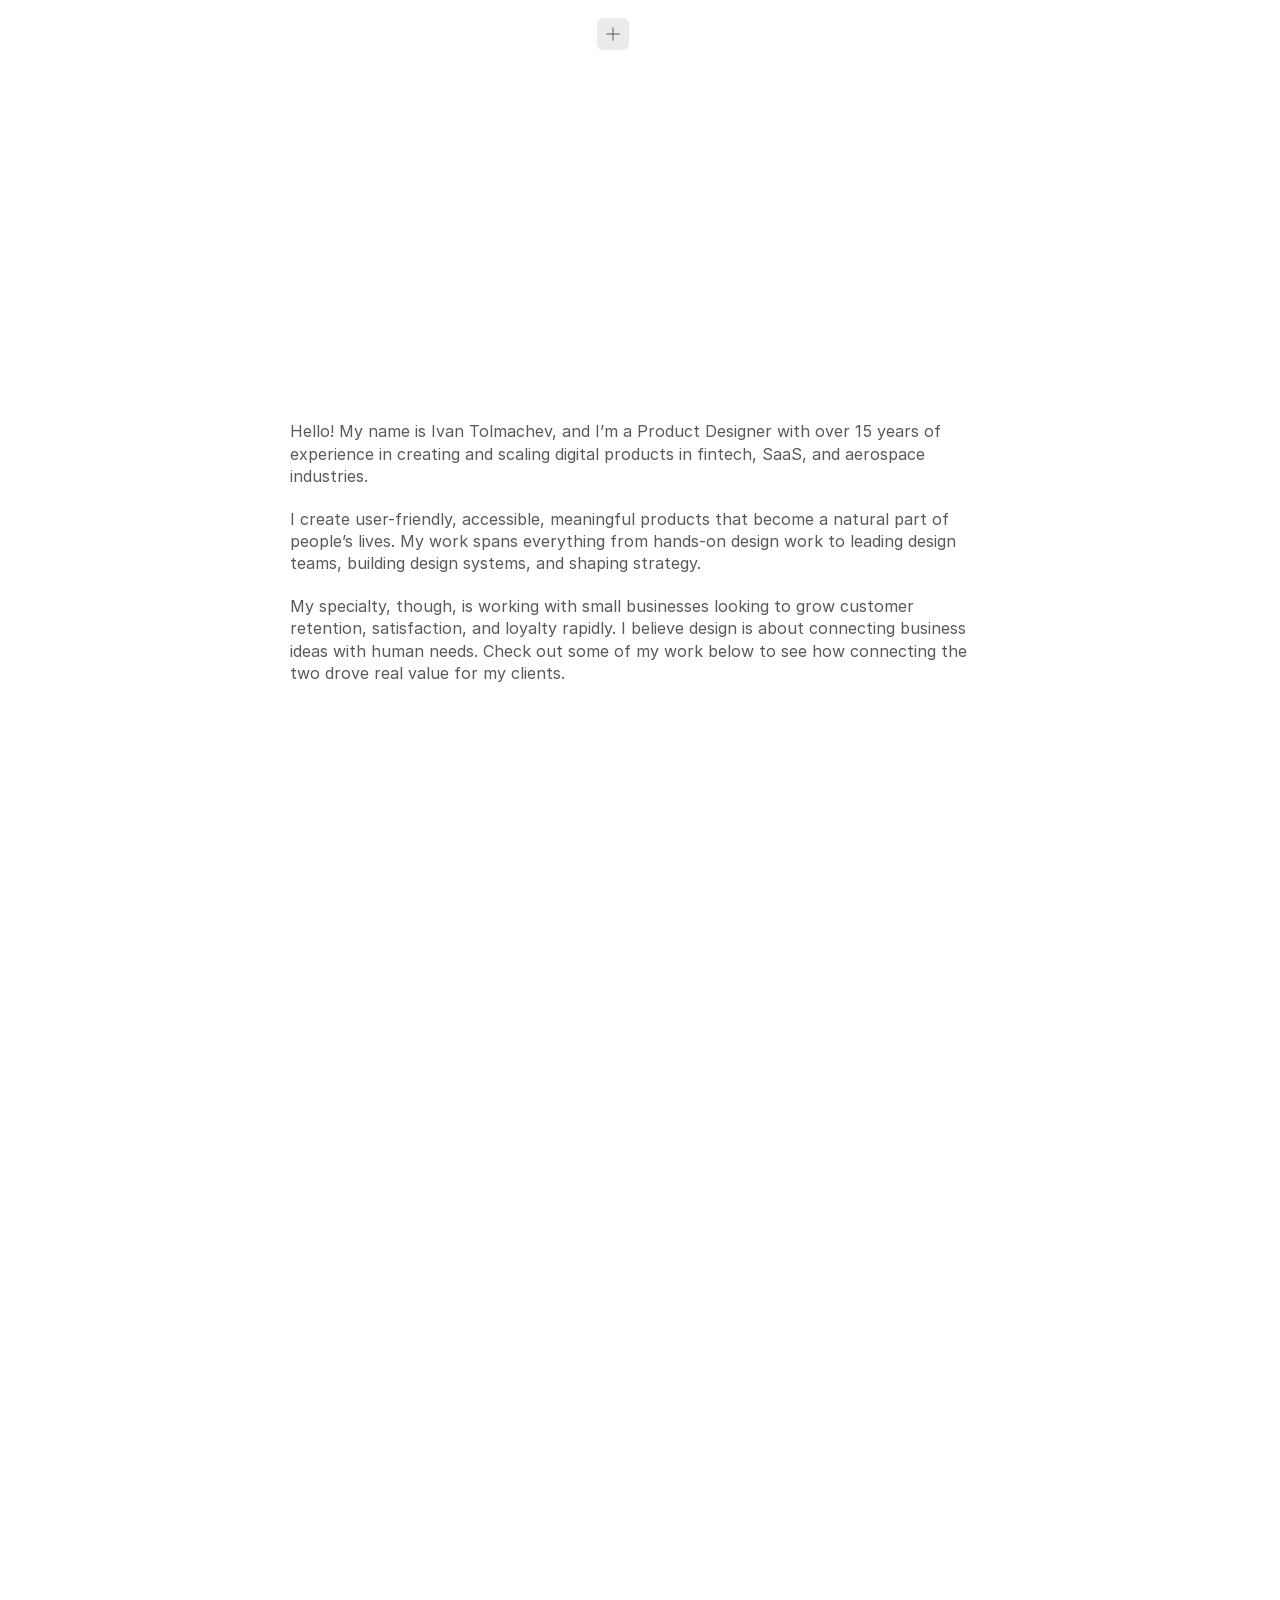
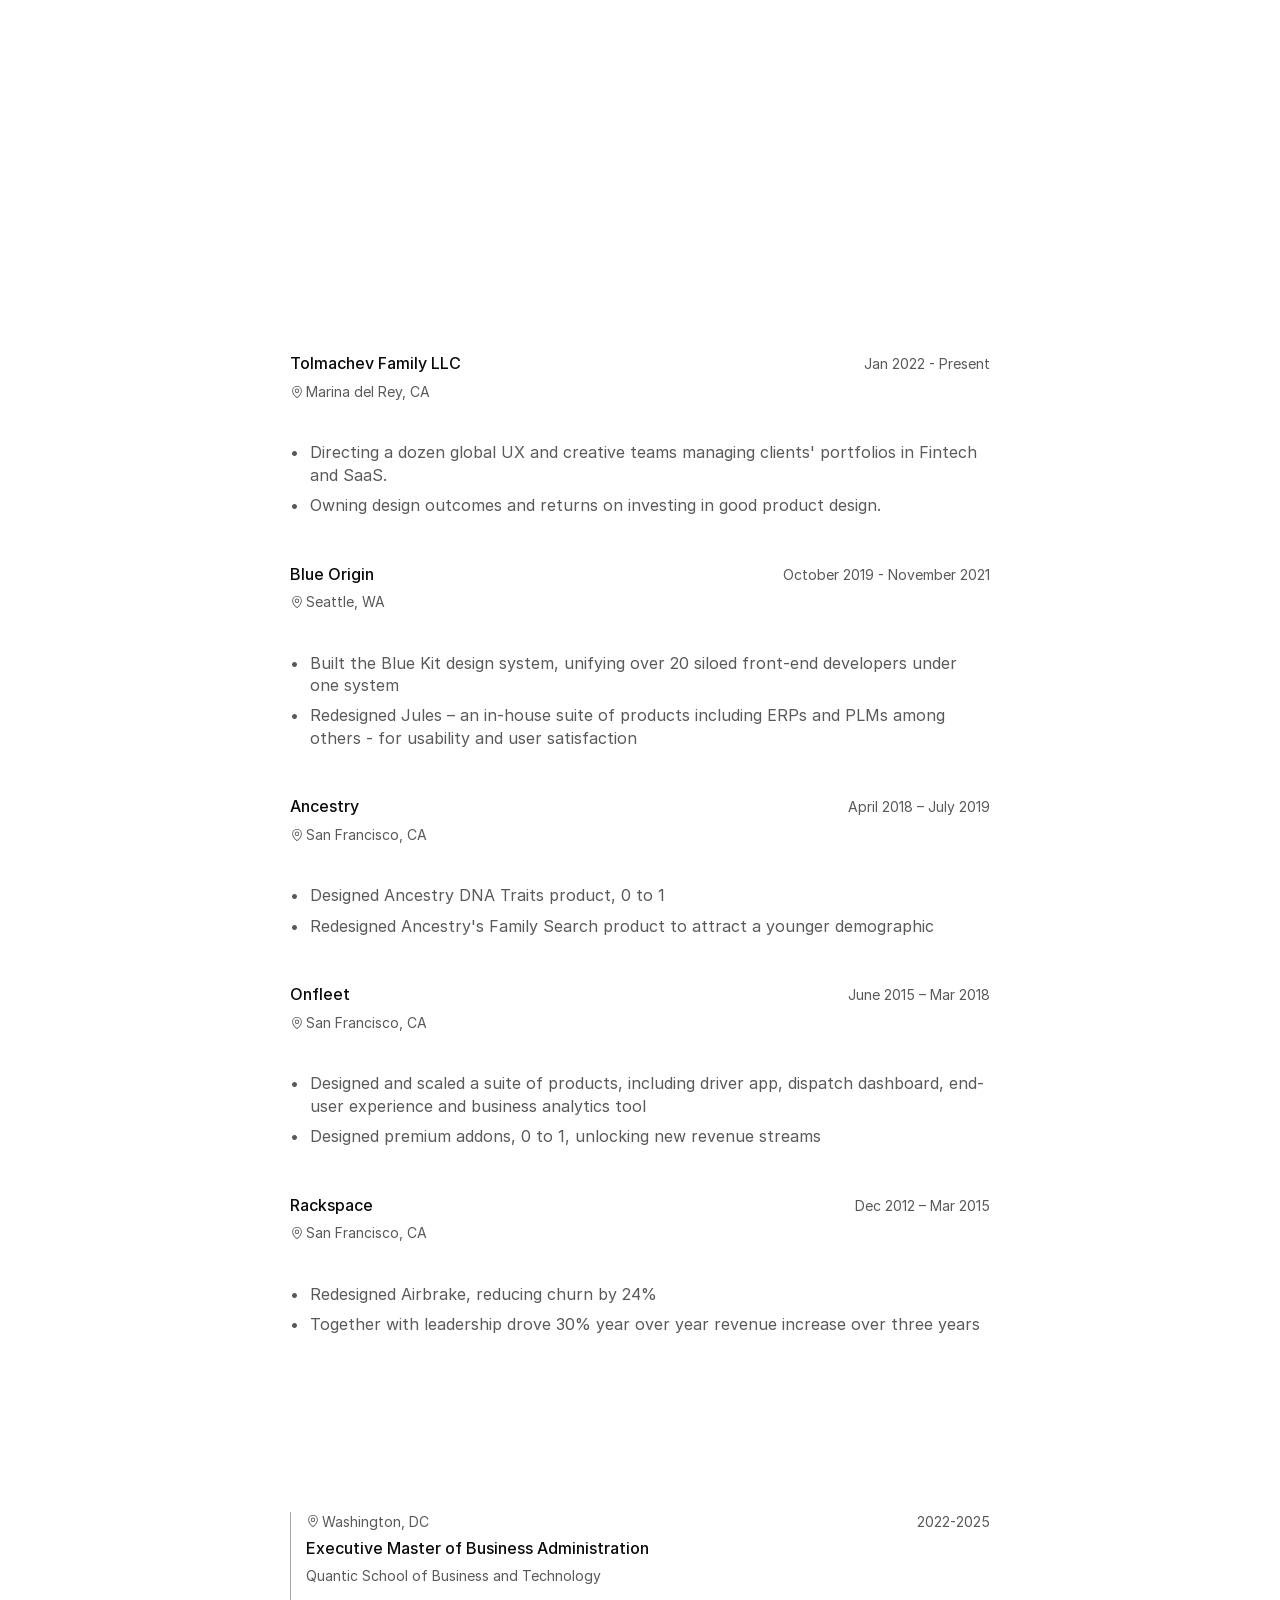
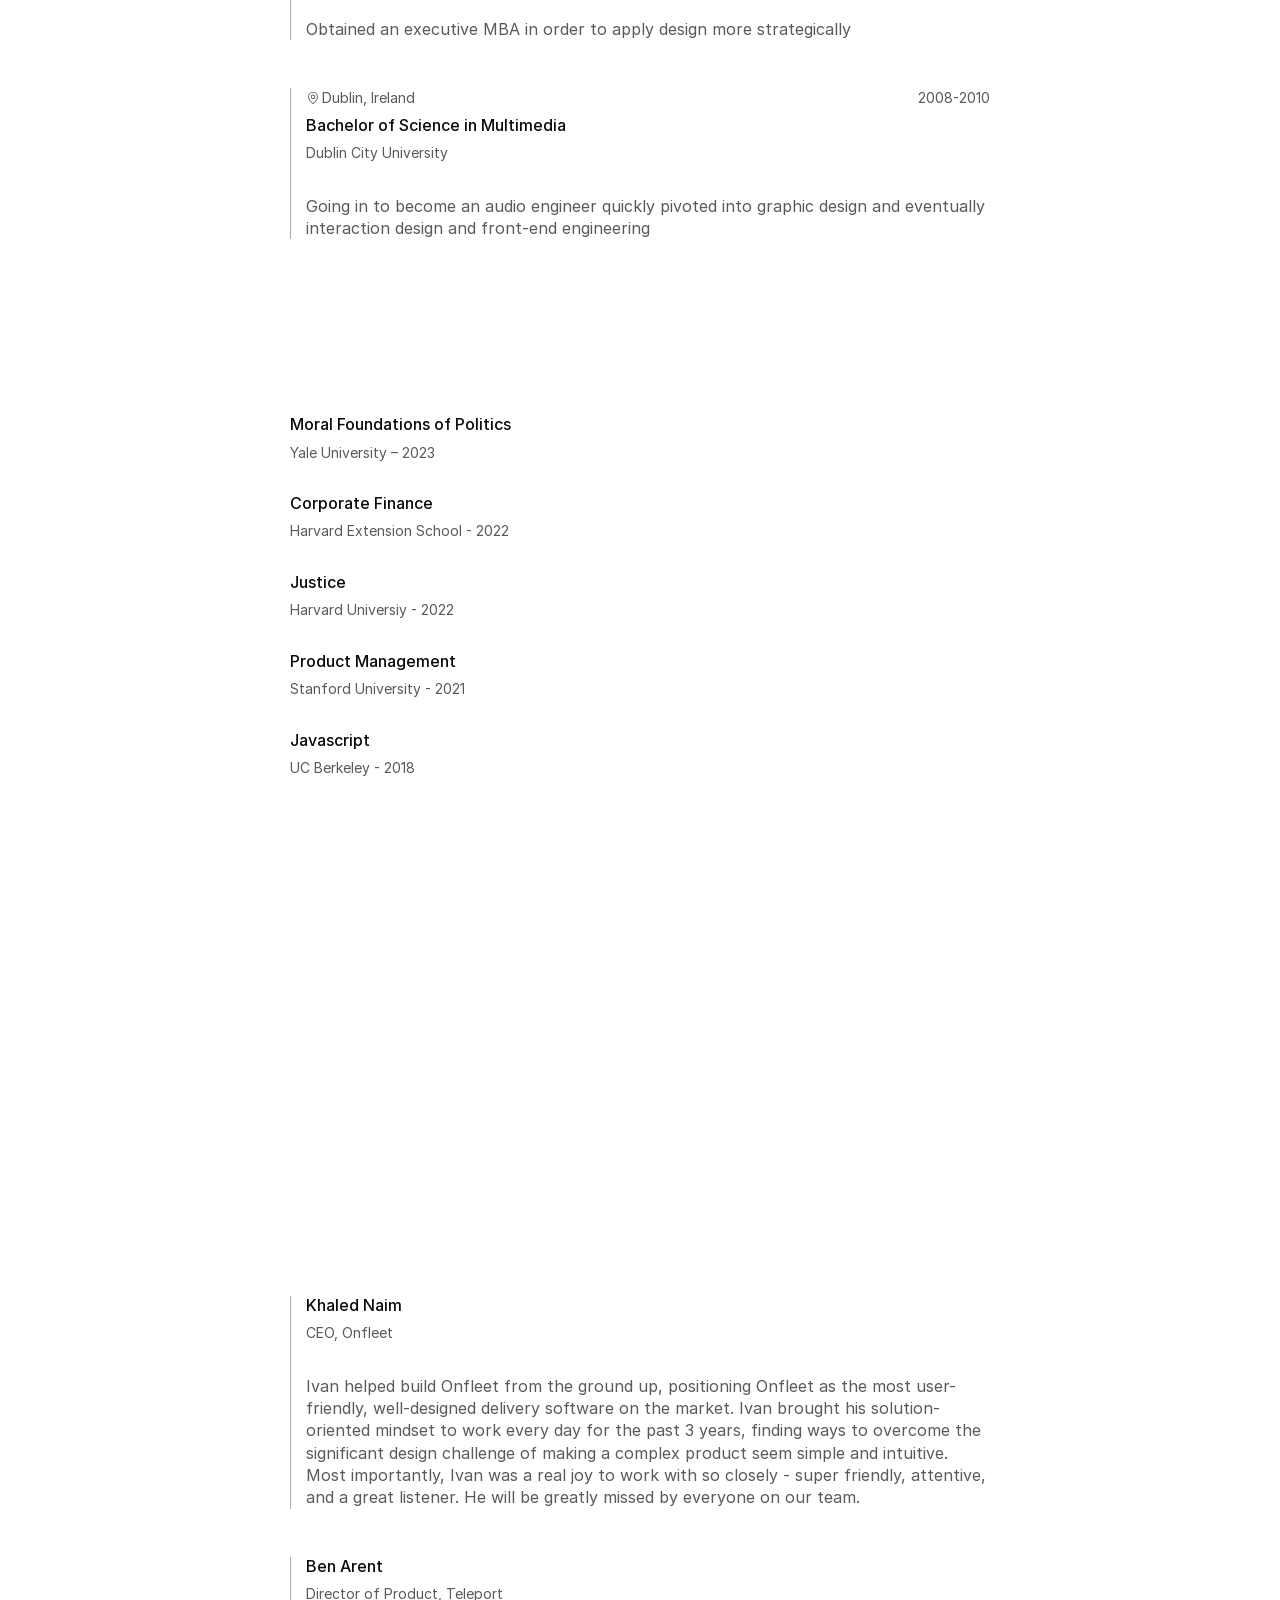
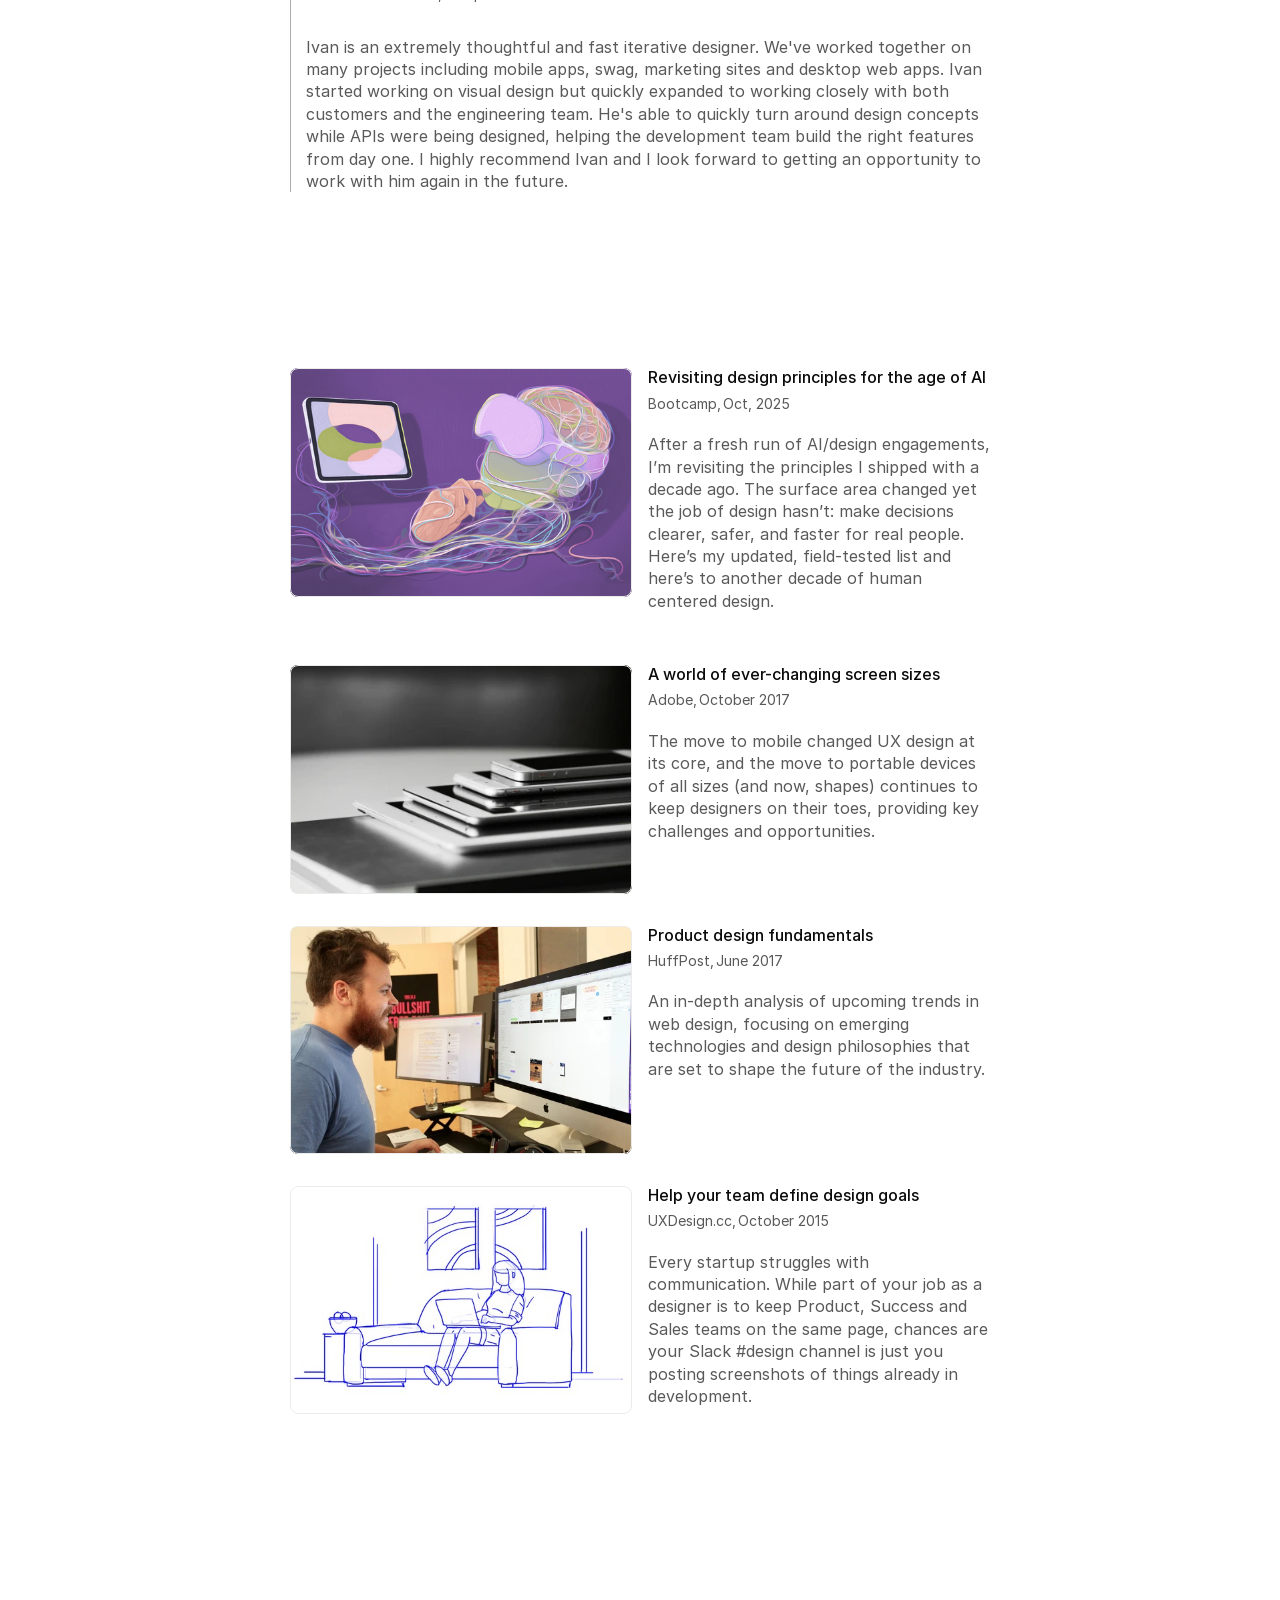
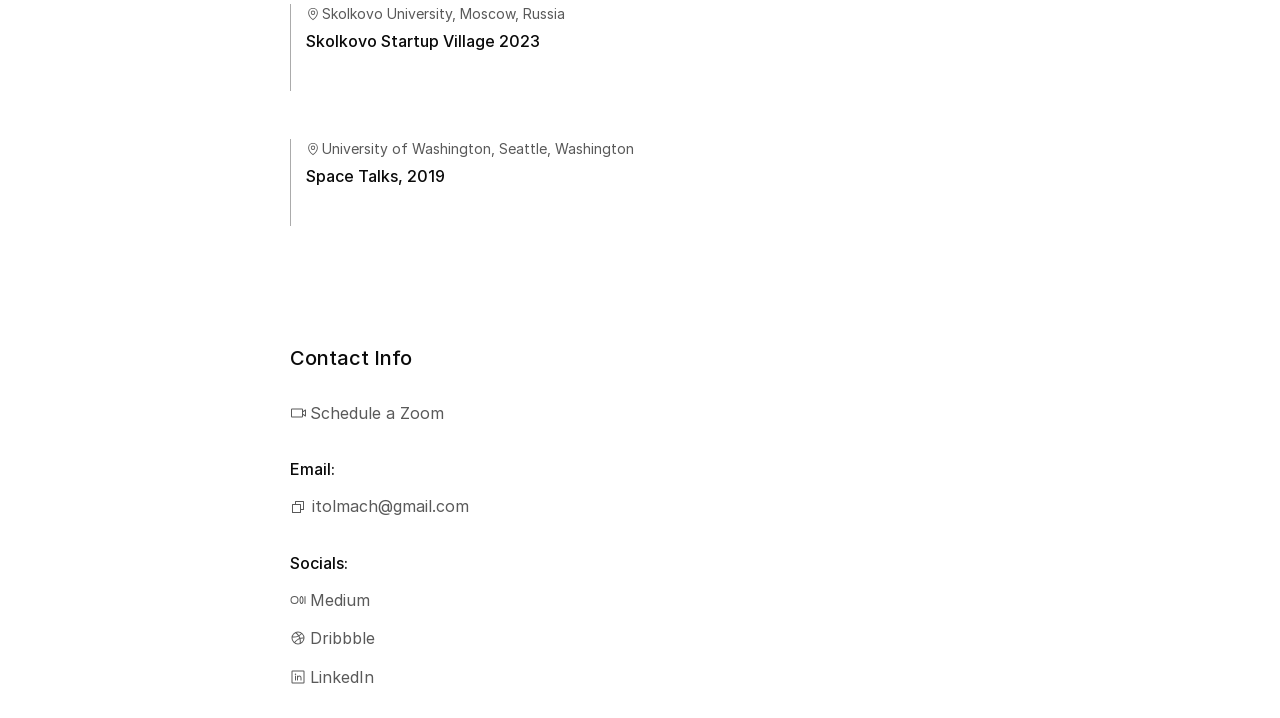
==== commit 5157d27d: "Replace Framer export with static site scraped from the Letter replica The previous index.html was a" ====
--- a/index.html
+++ b/index.html
@@ -1,126 +1 @@
-<!doctype html>
-<!-- Made in Framer · framer.com ✨ -->
-<!-- Published Feb 13, 2026 at 3:34 PM UTC -->
-<html lang="en" data-redirect-timezone="1">
-<head>
-	<meta charset="utf-8">
-	
-	
-	<script>try{if(localStorage.get("__framer_force_showing_editorbar_since")){const n=document.createElement("link");n.rel = "modulepreload";n.href="https://framer.com/edit/init.mjs";document.head.appendChild(n)}}catch(e){}</script>
-	<!-- Start of headStart -->
-    
-    <!-- End of headStart -->
-	<meta name="viewport" content="width=device-width">
-	<meta name="generator" content="Framer 293632e">
-	<title>Ivan Tolmachev Product Designer</title>
-    <meta name="description" content="Hello! My name is Ivan Tolmachev, and I’m a Product Designer with over 15 years of experience in creating and scaling digital products in fintech, SaaS, and high-tech industries.">
-    <meta name="framer-search-index" content="https://framerusercontent.com/sites/7hCpECMVWqCVosmy865Gdk/searchIndex-3F17szg3YhST.json">
-    <meta name="framer-search-index-fallback" content="https://framerusercontent.com/sites/7hCpECMVWqCVosmy865Gdk/searchIndex-wGgNF4by9LZC.json">
-    <meta name="framer-html-plugin" content="disable">
-    <link href="https://framerusercontent.com/images/YzKGt5AxeSkln1RULjnxCyfG0iQ.png" rel="icon" media="(prefers-color-scheme: light)">
-    <link href="https://framerusercontent.com/images/YzKGt5AxeSkln1RULjnxCyfG0iQ.png" rel="icon" media="(prefers-color-scheme: dark)">
-    <link rel="apple-touch-icon" href="https://framerusercontent.com/images/YzKGt5AxeSkln1RULjnxCyfG0iQ.png">
-    <!-- Open Graph / Facebook -->
-    <meta property="og:type" content="website">
-    <meta property="og:title" content="Ivan Tolmachev Product Designer">
-    <meta property="og:description" content="Hello! My name is Ivan Tolmachev, and I’m a Product Designer with over 15 years of experience in creating and scaling digital products in fintech, SaaS, and high-tech industries.">
-    <!-- Twitter -->
-    <meta name="twitter:card" content="summary_large_image">
-    <meta name="twitter:title" content="Ivan Tolmachev Product Designer">
-    <meta name="twitter:description" content="Hello! My name is Ivan Tolmachev, and I’m a Product Designer with over 15 years of experience in creating and scaling digital products in fintech, SaaS, and high-tech industries.">
-	
-	<style data-framer-font-css>@font-face { font-family: "Inter"; src: url("https://framerusercontent.com/assets/5vvr9Vy74if2I6bQbJvbw7SY1pQ.woff2"); font-display: swap; font-style: normal; font-weight: 400; unicode-range: U+0460-052F, U+1C80-1C88, U+20B4, U+2DE0-2DFF, U+A640-A69F, U+FE2E-FE2F }
-@font-face { font-family: "Inter"; src: url("https://framerusercontent.com/assets/EOr0mi4hNtlgWNn9if640EZzXCo.woff2"); font-display: swap; font-style: normal; font-weight: 400; unicode-range: U+0301, U+0400-045F, U+0490-0491, U+04B0-04B1, U+2116 }
-@font-face { font-family: "Inter"; src: url("https://framerusercontent.com/assets/Y9k9QrlZAqio88Klkmbd8VoMQc.woff2"); font-display: swap; font-style: normal; font-weight: 400; unicode-range: U+1F00-1FFF }
-@font-face { font-family: "Inter"; src: url("https://framerusercontent.com/assets/OYrD2tBIBPvoJXiIHnLoOXnY9M.woff2"); font-display: swap; font-style: normal; font-weight: 400; unicode-range: U+0370-03FF }
-@font-face { font-family: "Inter"; src: url("https://framerusercontent.com/assets/JeYwfuaPfZHQhEG8U5gtPDZ7WQ.woff2"); font-display: swap; font-style: normal; font-weight: 400; unicode-range: U+0100-024F, U+0259, U+1E00-1EFF, U+2020, U+20A0-20AB, U+20AD-20CF, U+2113, U+2C60-2C7F, U+A720-A7FF }
-@font-face { font-family: "Inter"; src: url("https://framerusercontent.com/assets/GrgcKwrN6d3Uz8EwcLHZxwEfC4.woff2"); font-display: swap; font-style: normal; font-weight: 400; unicode-range: U+0000-00FF, U+0131, U+0152-0153, U+02BB-02BC, U+02C6, U+02DA, U+02DC, U+2000-206F, U+2070, U+2074-207E, U+2080-208E, U+20AC, U+2122, U+2191, U+2193, U+2212, U+2215, U+FEFF, U+FFFD }
-@font-face { font-family: "Inter"; src: url("https://framerusercontent.com/assets/b6Y37FthZeALduNqHicBT6FutY.woff2"); font-display: swap; font-style: normal; font-weight: 400; unicode-range: U+0102-0103, U+0110-0111, U+0128-0129, U+0168-0169, U+01A0-01A1, U+01AF-01B0, U+1EA0-1EF9, U+20AB }
-@font-face { font-family: "Inter"; src: url("https://framerusercontent.com/assets/vQyevYAyHtARFwPqUzQGpnDs.woff2"); font-display: swap; font-style: normal; font-weight: 400; unicode-range: U+0000-00FF, U+0131, U+0152-0153, U+02BB-02BC, U+02C6, U+02DA, U+02DC, U+2000-206F, U+2074, U+20AC, U+2122, U+2191, U+2193, U+2212, U+2215, U+FEFF, U+FFFD }
-@font-face { font-family: "Inter"; src: url("https://framerusercontent.com/assets/5A3Ce6C9YYmCjpQx9M4inSaKU.woff2"); font-display: swap; font-style: normal; font-weight: 500; unicode-range: U+0460-052F, U+1C80-1C88, U+20B4, U+2DE0-2DFF, U+A640-A69F, U+FE2E-FE2F }
-@font-face { font-family: "Inter"; src: url("https://framerusercontent.com/assets/Qx95Xyt0Ka3SGhinnbXIGpEIyP4.woff2"); font-display: swap; font-style: normal; font-weight: 500; unicode-range: U+0301, U+0400-045F, U+0490-0491, U+04B0-04B1, U+2116 }
-@font-face { font-family: "Inter"; src: url("https://framerusercontent.com/assets/6mJuEAguuIuMog10gGvH5d3cl8.woff2"); font-display: swap; font-style: normal; font-weight: 500; unicode-range: U+1F00-1FFF }
-@font-face { font-family: "Inter"; src: url("https://framerusercontent.com/assets/xYYWaj7wCU5zSQH0eXvSaS19wo.woff2"); font-display: swap; font-style: normal; font-weight: 500; unicode-range: U+0370-03FF }
-@font-face { font-family: "Inter"; src: url("https://framerusercontent.com/assets/otTaNuNpVK4RbdlT7zDDdKvQBA.woff2"); font-display: swap; font-style: normal; font-weight: 500; unicode-range: U+0100-024F, U+0259, U+1E00-1EFF, U+2020, U+20A0-20AB, U+20AD-20CF, U+2113, U+2C60-2C7F, U+A720-A7FF }
-@font-face { font-family: "Inter"; src: url("https://framerusercontent.com/assets/d3tHnaQIAeqiE5hGcRw4mmgWYU.woff2"); font-display: swap; font-style: normal; font-weight: 500; unicode-range: U+0000-00FF, U+0131, U+0152-0153, U+02BB-02BC, U+02C6, U+02DA, U+02DC, U+2000-206F, U+2074, U+20AC, U+2122, U+2191, U+2193, U+2212, U+2215, U+FEFF, U+FFFD }
-@font-face { font-family: "Inter"; src: url("https://framerusercontent.com/assets/DolVirEGb34pEXEp8t8FQBSK4.woff2"); font-display: swap; font-style: normal; font-weight: 500; unicode-range: U+0102-0103, U+0110-0111, U+0128-0129, U+0168-0169, U+01A0-01A1, U+01AF-01B0, U+1EA0-1EF9, U+20AB }
-@font-face { font-family: "Inter"; src: url("https://framerusercontent.com/assets/DpPBYI0sL4fYLgAkX8KXOPVt7c.woff2"); font-display: swap; font-style: normal; font-weight: 700; unicode-range: U+0460-052F, U+1C80-1C88, U+20B4, U+2DE0-2DFF, U+A640-A69F, U+FE2E-FE2F }
-@font-face { font-family: "Inter"; src: url("https://framerusercontent.com/assets/4RAEQdEOrcnDkhHiiCbJOw92Lk.woff2"); font-display: swap; font-style: normal; font-weight: 700; unicode-range: U+0301, U+0400-045F, U+0490-0491, U+04B0-04B1, U+2116 }
-@font-face { font-family: "Inter"; src: url("https://framerusercontent.com/assets/1K3W8DizY3v4emK8Mb08YHxTbs.woff2"); font-display: swap; font-style: normal; font-weight: 700; unicode-range: U+1F00-1FFF }
-@font-face { font-family: "Inter"; src: url("https://framerusercontent.com/assets/tUSCtfYVM1I1IchuyCwz9gDdQ.woff2"); font-display: swap; font-style: normal; font-weight: 700; unicode-range: U+0370-03FF }
-@font-face { font-family: "Inter"; src: url("https://framerusercontent.com/assets/VgYFWiwsAC5OYxAycRXXvhze58.woff2"); font-display: swap; font-style: normal; font-weight: 700; unicode-range: U+0100-024F, U+0259, U+1E00-1EFF, U+2020, U+20A0-20AB, U+20AD-20CF, U+2113, U+2C60-2C7F, U+A720-A7FF }
-@font-face { font-family: "Inter"; src: url("https://framerusercontent.com/assets/DXD0Q7LSl7HEvDzucnyLnGBHM.woff2"); font-display: swap; font-style: normal; font-weight: 700; unicode-range: U+0000-00FF, U+0131, U+0152-0153, U+02BB-02BC, U+02C6, U+02DA, U+02DC, U+2000-206F, U+2074, U+20AC, U+2122, U+2191, U+2193, U+2212, U+2215, U+FEFF, U+FFFD }
-@font-face { font-family: "Inter"; src: url("https://framerusercontent.com/assets/GIryZETIX4IFypco5pYZONKhJIo.woff2"); font-display: swap; font-style: normal; font-weight: 700; unicode-range: U+0102-0103, U+0110-0111, U+0128-0129, U+0168-0169, U+01A0-01A1, U+01AF-01B0, U+1EA0-1EF9, U+20AB }
-@font-face { font-family: "Inter"; src: url("https://framerusercontent.com/assets/H89BbHkbHDzlxZzxi8uPzTsp90.woff2"); font-display: swap; font-style: italic; font-weight: 700; unicode-range: U+0460-052F, U+1C80-1C88, U+20B4, U+2DE0-2DFF, U+A640-A69F, U+FE2E-FE2F }
-@font-face { font-family: "Inter"; src: url("https://framerusercontent.com/assets/u6gJwDuwB143kpNK1T1MDKDWkMc.woff2"); font-display: swap; font-style: italic; font-weight: 700; unicode-range: U+0301, U+0400-045F, U+0490-0491, U+04B0-04B1, U+2116 }
-@font-face { font-family: "Inter"; src: url("https://framerusercontent.com/assets/43sJ6MfOPh1LCJt46OvyDuSbA6o.woff2"); font-display: swap; font-style: italic; font-weight: 700; unicode-range: U+1F00-1FFF }
-@font-face { font-family: "Inter"; src: url("https://framerusercontent.com/assets/wccHG0r4gBDAIRhfHiOlq6oEkqw.woff2"); font-display: swap; font-style: italic; font-weight: 700; unicode-range: U+0370-03FF }
-@font-face { font-family: "Inter"; src: url("https://framerusercontent.com/assets/WZ367JPwf9bRW6LdTHN8rXgSjw.woff2"); font-display: swap; font-style: italic; font-weight: 700; unicode-range: U+0100-024F, U+0259, U+1E00-1EFF, U+2020, U+20A0-20AB, U+20AD-20CF, U+2113, U+2C60-2C7F, U+A720-A7FF }
-@font-face { font-family: "Inter"; src: url("https://framerusercontent.com/assets/QxmhnWTzLtyjIiZcfaLIJ8EFBXU.woff2"); font-display: swap; font-style: italic; font-weight: 700; unicode-range: U+0000-00FF, U+0131, U+0152-0153, U+02BB-02BC, U+02C6, U+02DA, U+02DC, U+2000-206F, U+2074, U+20AC, U+2122, U+2191, U+2193, U+2212, U+2215, U+FEFF, U+FFFD }
-@font-face { font-family: "Inter"; src: url("https://framerusercontent.com/assets/2A4Xx7CngadFGlVV4xrO06OBHY.woff2"); font-display: swap; font-style: italic; font-weight: 700; unicode-range: U+0102-0103, U+0110-0111, U+0128-0129, U+0168-0169, U+01A0-01A1, U+01AF-01B0, U+1EA0-1EF9, U+20AB }
-@font-face { font-family: "Inter"; src: url("https://framerusercontent.com/assets/khkJkwSL66WFg8SX6Wa726c.woff2"); font-display: swap; font-style: italic; font-weight: 500; unicode-range: U+0460-052F, U+1C80-1C88, U+20B4, U+2DE0-2DFF, U+A640-A69F, U+FE2E-FE2F }
-@font-face { font-family: "Inter"; src: url("https://framerusercontent.com/assets/0E7IMbDzcGABpBwwqNEt60wU0w.woff2"); font-display: swap; font-style: italic; font-weight: 500; unicode-range: U+0301, U+0400-045F, U+0490-0491, U+04B0-04B1, U+2116 }
-@font-face { font-family: "Inter"; src: url("https://framerusercontent.com/assets/NTJ0nQgIF0gcDelS14zQ9NR9Q.woff2"); font-display: swap; font-style: italic; font-weight: 500; unicode-range: U+1F00-1FFF }
-@font-face { font-family: "Inter"; src: url("https://framerusercontent.com/assets/QrcNhgEPfRl0LS8qz5Ln8olanl8.woff2"); font-display: swap; font-style: italic; font-weight: 500; unicode-range: U+0370-03FF }
-@font-face { font-family: "Inter"; src: url("https://framerusercontent.com/assets/JEXmejW8mXOYMtt0hyRg811kHac.woff2"); font-display: swap; font-style: italic; font-weight: 500; unicode-range: U+0100-024F, U+0259, U+1E00-1EFF, U+2020, U+20A0-20AB, U+20AD-20CF, U+2113, U+2C60-2C7F, U+A720-A7FF }
-@font-face { font-family: "Inter"; src: url("https://framerusercontent.com/assets/ksvR4VsLksjpSwnC2fPgHRNMw.woff2"); font-display: swap; font-style: italic; font-weight: 500; unicode-range: U+0000-00FF, U+0131, U+0152-0153, U+02BB-02BC, U+02C6, U+02DA, U+02DC, U+2000-206F, U+2074, U+20AC, U+2122, U+2191, U+2193, U+2212, U+2215, U+FEFF, U+FFFD }
-@font-face { font-family: "Inter"; src: url("https://framerusercontent.com/assets/uy9s0iWuxiNnVt8EpTI3gzohpwo.woff2"); font-display: swap; font-style: italic; font-weight: 500; unicode-range: U+0102-0103, U+0110-0111, U+0128-0129, U+0168-0169, U+01A0-01A1, U+01AF-01B0, U+1EA0-1EF9, U+20AB }
-@font-face { font-family: "Inter"; src: url("https://framerusercontent.com/assets/syRNPWzAMIrcJ3wIlPIP43KjQs.woff2"); font-display: swap; font-style: normal; font-weight: 700; unicode-range: U+0000-00FF, U+0131, U+0152-0153, U+02BB-02BC, U+02C6, U+02DA, U+02DC, U+2000-206F, U+2070, U+2074-207E, U+2080-208E, U+20AC, U+2122, U+2191, U+2193, U+2212, U+2215, U+FEFF, U+FFFD }
-@font-face { font-family: "Inter"; src: url("https://framerusercontent.com/assets/mkY5Sgyq51ik0AMrSBwhm9DJg.woff2"); font-style: normal; font-weight: 900; unicode-range: U+0460-052F, U+1C80-1C88, U+20B4, U+2DE0-2DFF, U+A640-A69F, U+FE2E-FE2F }
-@font-face { font-family: "Inter"; src: url("https://framerusercontent.com/assets/X5hj6qzcHUYv7h1390c8Rhm6550.woff2"); font-style: normal; font-weight: 900; unicode-range: U+0301, U+0400-045F, U+0490-0491, U+04B0-04B1, U+2116 }
-@font-face { font-family: "Inter"; src: url("https://framerusercontent.com/assets/gQhNpS3tN86g8RcVKYUUaKt2oMQ.woff2"); font-style: normal; font-weight: 900; unicode-range: U+1F00-1FFF }
-@font-face { font-family: "Inter"; src: url("https://framerusercontent.com/assets/cugnVhSraaRyANCaUtI5FV17wk.woff2"); font-style: normal; font-weight: 900; unicode-range: U+0370-03FF }
-@font-face { font-family: "Inter"; src: url("https://framerusercontent.com/assets/5HcVoGak8k5agFJSaKa4floXVu0.woff2"); font-style: normal; font-weight: 900; unicode-range: U+0100-024F, U+0259, U+1E00-1EFF, U+2020, U+20A0-20AB, U+20AD-20CF, U+2113, U+2C60-2C7F, U+A720-A7FF }
-@font-face { font-family: "Inter"; src: url("https://framerusercontent.com/assets/rZ5DdENNqIdFTIyQQiP5isO7M.woff2"); font-style: normal; font-weight: 900; unicode-range: U+0000-00FF, U+0131, U+0152-0153, U+02BB-02BC, U+02C6, U+02DA, U+02DC, U+2000-206F, U+2070, U+2074-207E, U+2080-208E, U+20AC, U+2122, U+2191, U+2193, U+2212, U+2215, U+FEFF, U+FFFD }
-@font-face { font-family: "Inter"; src: url("https://framerusercontent.com/assets/P2Bw01CtL0b9wqygO0sSVogWbo.woff2"); font-style: normal; font-weight: 900; unicode-range: U+0102-0103, U+0110-0111, U+0128-0129, U+0168-0169, U+01A0-01A1, U+01AF-01B0, U+1EA0-1EF9, U+20AB }
-@font-face { font-family: "Inter"; src: url("https://framerusercontent.com/assets/05KsVHGDmqXSBXM4yRZ65P8i0s.woff2"); font-style: italic; font-weight: 900; unicode-range: U+0460-052F, U+1C80-1C88, U+20B4, U+2DE0-2DFF, U+A640-A69F, U+FE2E-FE2F }
-@font-face { font-family: "Inter"; src: url("https://framerusercontent.com/assets/ky8ovPukK4dJ1Pxq74qGhOqCYI.woff2"); font-style: italic; font-weight: 900; unicode-range: U+0301, U+0400-045F, U+0490-0491, U+04B0-04B1, U+2116 }
-@font-face { font-family: "Inter"; src: url("https://framerusercontent.com/assets/vvNSqIj42qeQ2bvCRBIWKHscrc.woff2"); font-style: italic; font-weight: 900; unicode-range: U+1F00-1FFF }
-@font-face { font-family: "Inter"; src: url("https://framerusercontent.com/assets/3ZmXbBKToJifDV9gwcifVd1tEY.woff2"); font-style: italic; font-weight: 900; unicode-range: U+0370-03FF }
-@font-face { font-family: "Inter"; src: url("https://framerusercontent.com/assets/FNfhX3dt4ChuLJq2PwdlxHO7PU.woff2"); font-style: italic; font-weight: 900; unicode-range: U+0100-024F, U+0259, U+1E00-1EFF, U+2020, U+20A0-20AB, U+20AD-20CF, U+2113, U+2C60-2C7F, U+A720-A7FF }
-@font-face { font-family: "Inter"; src: url("https://framerusercontent.com/assets/gcnfba68tfm7qAyrWRCf9r34jg.woff2"); font-style: italic; font-weight: 900; unicode-range: U+0000-00FF, U+0131, U+0152-0153, U+02BB-02BC, U+02C6, U+02DA, U+02DC, U+2000-206F, U+2070, U+2074-207E, U+2080-208E, U+20AC, U+2122, U+2191, U+2193, U+2212, U+2215, U+FEFF, U+FFFD }
-@font-face { font-family: "Inter"; src: url("https://framerusercontent.com/assets/efTfQcBJ53kM2pB1hezSZ3RDUFs.woff2"); font-style: italic; font-weight: 900; unicode-range: U+0102-0103, U+0110-0111, U+0128-0129, U+0168-0169, U+01A0-01A1, U+01AF-01B0, U+1EA0-1EF9, U+20AB }
-@font-face { font-family: "Inter"; src: url("https://framerusercontent.com/assets/ia3uin3hQWqDrVloC1zEtYHWw.woff2"); font-display: swap; font-style: italic; font-weight: 700; unicode-range: U+0000-00FF, U+0131, U+0152-0153, U+02BB-02BC, U+02C6, U+02DA, U+02DC, U+2000-206F, U+2070, U+2074-207E, U+2080-208E, U+20AC, U+2122, U+2191, U+2193, U+2212, U+2215, U+FEFF, U+FFFD }
-@font-face { font-family: "Inter"; src: url("https://framerusercontent.com/assets/CfMzU8w2e7tHgF4T4rATMPuWosA.woff2"); font-display: swap; font-style: italic; font-weight: 400; unicode-range: U+0460-052F, U+1C80-1C88, U+20B4, U+2DE0-2DFF, U+A640-A69F, U+FE2E-FE2F }
-@font-face { font-family: "Inter"; src: url("https://framerusercontent.com/assets/867QObYax8ANsfX4TGEVU9YiCM.woff2"); font-display: swap; font-style: italic; font-weight: 400; unicode-range: U+0301, U+0400-045F, U+0490-0491, U+04B0-04B1, U+2116 }
-@font-face { font-family: "Inter"; src: url("https://framerusercontent.com/assets/Oyn2ZbENFdnW7mt2Lzjk1h9Zb9k.woff2"); font-display: swap; font-style: italic; font-weight: 400; unicode-range: U+1F00-1FFF }
-@font-face { font-family: "Inter"; src: url("https://framerusercontent.com/assets/cdAe8hgZ1cMyLu9g005pAW3xMo.woff2"); font-display: swap; font-style: italic; font-weight: 400; unicode-range: U+0370-03FF }
-@font-face { font-family: "Inter"; src: url("https://framerusercontent.com/assets/DOfvtmE1UplCq161m6Hj8CSQYg.woff2"); font-display: swap; font-style: italic; font-weight: 400; unicode-range: U+0100-024F, U+0259, U+1E00-1EFF, U+2020, U+20A0-20AB, U+20AD-20CF, U+2113, U+2C60-2C7F, U+A720-A7FF }
-@font-face { font-family: "Inter"; src: url("https://framerusercontent.com/assets/pKRFNWFoZl77qYCAIp84lN1h944.woff2"); font-display: swap; font-style: italic; font-weight: 400; unicode-range: U+0000-00FF, U+0131, U+0152-0153, U+02BB-02BC, U+02C6, U+02DA, U+02DC, U+2000-206F, U+2070, U+2074-207E, U+2080-208E, U+20AC, U+2122, U+2191, U+2193, U+2212, U+2215, U+FEFF, U+FFFD }
-@font-face { font-family: "Inter"; src: url("https://framerusercontent.com/assets/tKtBcDnBMevsEEJKdNGhhkLzYo.woff2"); font-display: swap; font-style: italic; font-weight: 400; unicode-range: U+0102-0103, U+0110-0111, U+0128-0129, U+0168-0169, U+01A0-01A1, U+01AF-01B0, U+1EA0-1EF9, U+20AB }
-@font-face { font-family: "Inter"; src: url("https://framerusercontent.com/assets/vFzuJY0c65av44uhEKB6vyjFMg.woff2"); font-display: swap; font-style: italic; font-weight: 400; unicode-range: U+0000-00FF, U+0131, U+0152-0153, U+02BB-02BC, U+02C6, U+02DA, U+02DC, U+2000-206F, U+2074, U+20AC, U+2122, U+2191, U+2193, U+2212, U+2215, U+FEFF, U+FFFD }
-@font-face { font-family: "General Sans"; src: url("https://framerusercontent.com/third-party-assets/fontshare/wf/MFQT7HFGCR2L5ULQTW6YXYZXXHMPKLJ3/YWQ244D6TACUX5JBKATPOW5I5MGJ3G73/7YY3ZAAE3TRV2LANYOLXNHTPHLXVWTKH.woff2"); font-display: swap; font-style: normal; font-weight: 400 }
-@font-face { font-family: "Inter Placeholder"; src: local("Arial"); ascent-override: 89.79%; descent-override: 22.36%; line-gap-override: 0.00%; size-adjust: 107.89% }
-@font-face { font-family: "General Sans Placeholder"; src: local("Arial"); ascent-override: 99.89%; descent-override: 23.74%; line-gap-override: 9.89%; size-adjust: 101.11% }</style>
-	
-	<meta name="robots" content="max-image-preview:large"><link rel="canonical" href="https://itolmach.com/"><meta property="og:url" content="https://itolmach.com/"><style data-framer-breakpoint-css>@media(min-width: 1200px){.hidden-72rtr7{display:none!important}}@media(min-width: 810px) and (max-width: 1199.98px){.hidden-qjyvna{display:none!important}}@media(max-width: 809.98px){.hidden-1sqo15u{display:none!important}}@media(min-width: 1200px){.hidden-1dfgugx{display:none!important}}@media(min-width: 810px) and (max-width: 1199.98px){.hidden-gmuizj{display:none!important}}@media(max-width: 809.98px){.hidden-1avhpe5{display:none!important}}</style><style data-framer-css-ssr-minified data-framer-components="framer-lib-cursors-host framer-llO7B PropertyOverrides framer-1wtts framer-ijaxg framer-lib-combinedCSSRules framer-kS1ZA framer-XdPwZ framer-8cb7m framer-0FP1x framer-ZyS9C framer-46qbr framer-oC26Z framer-d42pa framer-LyEt5 framer-ubsgK framer-0knC4">html,body,#main{box-sizing:border-box;margin:0;padding:0}:root{-webkit-font-smoothing:antialiased;-moz-osx-font-smoothing:grayscale}*{box-sizing:border-box;-webkit-font-smoothing:inherit}h1,h2,h3,h4,h5,h6,p,figure{margin:0}body,input,textarea,select,button{font-family:sans-serif;font-size:12px}body{--token-a65aeb92-d759-4a39-b772-8775ba6f096c:#fff;--token-dc11ae94-e5e0-46b4-a7bb-6a89927d0b69:#0a0a0a;--token-66a88aa6-8fc9-447d-b229-c1bafaea57af:#595959;--token-a5aa483f-4f79-4648-a71d-783f09603577:#ababab;--token-daafa54d-7b22-4a97-bd53-87b12775dffd:#ebebeb}@media (prefers-color-scheme:dark){body{--token-a65aeb92-d759-4a39-b772-8775ba6f096c:#121212;--token-dc11ae94-e5e0-46b4-a7bb-6a89927d0b69:#fafafa;--token-66a88aa6-8fc9-447d-b229-c1bafaea57af:#ababab;--token-a5aa483f-4f79-4648-a71d-783f09603577:#363636;--token-daafa54d-7b22-4a97-bd53-87b12775dffd:#242424}}@supports (background:-webkit-named-image(i)) and (not (grid-template-rows:subgrid)){body{--framer-will-change-override:transform}}@supports (background:-webkit-named-image(i)) and (not (position-area:top right)){body{--framer-will-change-filter-override:filter}}[data-framer-component-type=Text] div div span,[data-framer-component-type=Text] a div span,[data-framer-component-type=Text] span span span,[data-framer-component-type=Text] p span span,[data-framer-component-type=Text] h1 span span,[data-framer-component-type=Text] h2 span span,[data-framer-component-type=Text] h3 span span,[data-framer-component-type=Text] h4 span span,[data-framer-component-type=Text] h5 span span,[data-framer-component-type=Text] h6 span span,[data-framer-component-type=Text] a{font-family:var(--font-family);font-style:var(--font-style);font-weight:min(calc(var(--framer-font-weight-increase,0) + var(--font-weight,400)),900);color:var(--text-color);letter-spacing:var(--letter-spacing);font-size:var(--font-size);text-transform:var(--text-transform);--text-decoration:var(--framer-text-decoration-style,solid)var(--framer-text-decoration,none)var(--framer-text-decoration-color,currentcolor)var(--framer-text-decoration-thickness,auto);--text-decoration-skip-ink:var(--framer-text-decoration-skip-ink);--text-underline-offset:var(--framer-text-decoration-offset);line-height:var(--line-height);--font-family:var(--framer-font-family);--font-style:var(--framer-font-style);--font-weight:var(--framer-font-weight);--text-color:var(--framer-text-color);--letter-spacing:var(--framer-letter-spacing);--font-size:var(--framer-font-size);--text-transform:var(--framer-text-transform);--line-height:var(--framer-line-height)}@supports not (color:color(display-p3 1 1 1)){p.framer-text,div.framer-text,h1.framer-text,h2.framer-text,h3.framer-text,h4.framer-text,h5.framer-text,h6.framer-text,li.framer-text,ol.framer-text,ul.framer-text,span.framer-text:not([data-text-fill]){color:var(--framer-blockquote-text-color-rgb,var(--framer-blockquote-text-color,var(--framer-text-color-rgb,var(--framer-text-color,#000))));-webkit-text-stroke-color:var(--framer-text-stroke-color-rgb,var(--framer-text-stroke-color,initial))}mark.framer-text{background-color:var(--framer-blockquote-text-background-color-rgb,var(--framer-blockquote-text-background-color,var(--framer-text-background-color-rgb,var(--framer-text-background-color,initial))))}}@supports not (color:color(display-p3 1 1 1)){code.framer-text,code.framer-text span.framer-text:not([data-text-fill]){color:var(--framer-blockquote-text-color-rgb,var(--framer-blockquote-text-color,var(--framer-code-text-color-rgb,var(--framer-code-text-color,var(--framer-text-color-rgb,var(--framer-text-color,#000))))))}}@supports not (color:color(display-p3 1 1 1)){a.framer-text,span.framer-text[data-nested-link]{color:var(--framer-blockquote-text-color-rgb,var(--framer-blockquote-text-color,var(--framer-link-text-color-rgb,var(--framer-link-text-color,var(--framer-text-color-rgb,var(--framer-text-color,#000))))));background-color:var(--framer-link-text-background-color-rgb,var(--framer-link-text-background-color,initial));-webkit-text-decoration-color:var(--framer-link-text-decoration-color-rgb,var(--framer-link-text-decoration-color,var(--framer-text-decoration-color-rgb,var(--framer-text-decoration-color,currentcolor))));text-decoration-color:var(--framer-link-text-decoration-color-rgb,var(--framer-link-text-decoration-color,var(--framer-text-decoration-color-rgb,var(--framer-text-decoration-color,currentcolor))))}}@supports not (color:color(display-p3 1 1 1)){code.framer-text a.framer-text,code.framer-text a.framer-text span.framer-text:not([data-text-fill]),code.framer-text span.framer-text[data-nested-link],code.framer-text span.framer-text[data-nested-link] span.framer-text:not([data-text-fill]){color:var(--framer-blockquote-text-color-rgb,var(--framer-blockquote-text-color,var(--framer-link-text-color-rgb,var(--framer-link-text-color,var(--framer-code-text-color-rgb,var(--framer-code-text-color,var(--framer-text-color-rgb,var(--framer-text-color,#000))))))))}}@supports not (color:color(display-p3 1 1 1)){a.framer-text:hover,span.framer-text[data-nested-link]:hover{color:var(--framer-link-hover-text-color-rgb,var(--framer-link-hover-text-color,var(--framer-blockquote-text-color-rgb,var(--framer-blockquote-text-color,var(--framer-link-text-color-rgb,var(--framer-link-text-color,var(--framer-text-color-rgb,var(--framer-text-color,#000))))))));background-color:var(--framer-link-hover-text-background-color-rgb,var(--framer-link-hover-text-background-color,var(--framer-link-text-background-color-rgb,var(--framer-link-text-background-color,var(--framer-text-background-color-rgb,var(--framer-text-background-color,initial))))));-webkit-text-decoration-color:var(--framer-link-hover-text-decoration-color-rgb,var(--framer-link-hover-text-decoration-color,var(--framer-link-text-decoration-color-rgb,var(--framer-link-text-decoration-color,var(--framer-text-decoration-color-rgb,var(--framer-text-decoration-color,currentcolor))))));text-decoration-color:var(--framer-link-hover-text-decoration-color-rgb,var(--framer-link-hover-text-decoration-color,var(--framer-link-text-decoration-color-rgb,var(--framer-link-text-decoration-color,var(--framer-text-decoration-color-rgb,var(--framer-text-decoration-color,currentcolor))))))}}@supports not (color:color(display-p3 1 1 1)){code.framer-text a.framer-text:hover,code.framer-text span.framer-text[data-nested-link]:hover{color:var(--framer-link-hover-text-color-rgb,var(--framer-link-hover-text-color,var(--framer-blockquote-text-color-rgb,var(--framer-blockquote-text-color,var(--framer-link-text-color-rgb,var(--framer-link-text-color,var(--framer-code-text-color-rgb,var(--framer-code-text-color,var(--framer-text-color-rgb,var(--framer-text-color,#000))))))))))}}@supports not (color:color(display-p3 1 1 1)){a.framer-text[data-framer-page-link-current],span.framer-text[data-framer-page-link-current]{color:var(--framer-link-current-text-color-rgb,var(--framer-link-current-text-color,var(--framer-link-text-color-rgb,var(--framer-link-text-color,var(--framer-text-color-rgb,var(--framer-text-color,#000))))));background-color:var(--framer-link-current-text-background-color-rgb,var(--framer-link-current-text-background-color,var(--framer-link-text-background-color-rgb,var(--framer-link-text-background-color,var(--framer-text-background-color-rgb,var(--framer-text-background-color,initial))))));-webkit-text-decoration-color:var(--framer-link-current-text-decoration-color-rgb,var(--framer-link-current-text-decoration-color,var(--framer-link-text-decoration-color-rgb,var(--framer-link-text-decoration-color,var(--framer-text-decoration-color-rgb,var(--framer-text-decoration-color,currentcolor))))));text-decoration-color:var(--framer-link-current-text-decoration-color-rgb,var(--framer-link-current-text-decoration-color,var(--framer-link-text-decoration-color-rgb,var(--framer-link-text-decoration-color,var(--framer-text-decoration-color-rgb,var(--framer-text-decoration-color,currentcolor))))))}}@supports not (color:color(display-p3 1 1 1)){code.framer-text a.framer-text[data-framer-page-link-current],code.framer-text a.framer-text[data-framer-page-link-current] span.framer-text:not([data-text-fill]),code.framer-text span.framer-text[data-framer-page-link-current],code.framer-text span.framer-text[data-framer-page-link-current] span.framer-text:not([data-text-fill]){color:var(--framer-link-current-text-color-rgb,var(--framer-link-current-text-color,var(--framer-link-text-color-rgb,var(--framer-link-text-color,var(--framer-code-text-color-rgb,var(--framer-code-text-color,var(--framer-text-color-rgb,var(--framer-text-color,#000))))))));background-color:var(--framer-link-current-text-background-color-rgb,var(--framer-link-current-text-background-color,var(--framer-link-text-background-color-rgb,var(--framer-link-text-background-color,var(--framer-text-background-color-rgb,var(--framer-text-background-color,initial))))))}}@supports not (color:color(display-p3 1 1 1)){a.framer-text[data-framer-page-link-current]:hover,span.framer-text[data-framer-page-link-current]:hover{color:var(--framer-link-hover-text-color-rgb,var(--framer-link-hover-text-color,var(--framer-link-current-text-color-rgb,var(--framer-link-current-text-color,var(--framer-link-text-color-rgb,var(--framer-link-text-color,var(--framer-code-text-color-rgb,var(--framer-code-text-color,var(--framer-text-color-rgb,var(--framer-text-color,#000))))))))));background-color:var(--framer-link-hover-text-background-color-rgb,var(--framer-link-hover-text-background-color,var(--framer-link-current-text-background-color-rgb,var(--framer-link-current-text-background-color,var(--framer-link-text-background-color-rgb,var(--framer-link-text-background-color,initial))))));-webkit-text-decoration-color:var(--framer-link-hover-text-decoration-color-rgb,var(--framer-link-hover-text-decoration-color,var(--framer-link-current-text-decoration-color-rgb,var(--framer-link-current-text-decoration-color,var(--framer-link-text-decoration-color-rgb,var(--framer-link-text-decoration-color,var(--framer-text-decoration-color-rgb,var(--framer-text-decoration-color,currentcolor))))))));text-decoration-color:var(--framer-link-hover-text-decoration-color-rgb,var(--framer-link-hover-text-decoration-color,var(--framer-link-current-text-decoration-color-rgb,var(--framer-link-current-text-decoration-color,var(--framer-link-text-decoration-color-rgb,var(--framer-link-text-decoration-color,var(--framer-text-decoration-color-rgb,var(--framer-text-decoration-color,currentcolor))))))))}}@supports not (color:color(display-p3 1 1 1)){code.framer-text a.framer-text[data-framer-page-link-current]:hover,code.framer-text a.framer-text[data-framer-page-link-current]:hover span.framer-text:not([data-text-fill]),code.framer-text span.framer-text[data-framer-page-link-current]:hover,code.framer-text span.framer-text[data-framer-page-link-current]:hover span.framer-text:not([data-text-fill]){color:var(--framer-link-hover-text-color-rgb,var(--framer-link-hover-text-color,var(--framer-link-current-text-color-rgb,var(--framer-link-current-text-color,var(--framer-link-text-color-rgb,var(--framer-link-text-color,var(--framer-code-text-color-rgb,var(--framer-code-text-color,var(--framer-text-color-rgb,var(--framer-text-color,#000))))))))));background-color:var(--framer-link-hover-text-background-color-rgb,var(--framer-link-hover-text-background-color,var(--framer-link-current-text-background-color-rgb,var(--framer-link-current-text-background-color,var(--framer-link-text-background-color-rgb,var(--framer-link-text-background-color,initial))))))}}@supports not (aspect-ratio:1){.framer-text-module:not([data-width=fit])[style*=aspect-ratio]{position:relative!important}.framer-text-module:not([data-width=fit])[style*=aspect-ratio]:before{content:"";padding-bottom:calc(100%/calc(var(--aspect-ratio)));display:block}.framer-text-module[data-width=fill]>:first-child,.framer-text-module[data-width=fill]>.ssr-variant>:first-child,.framer-text-module:not([data-width=fit])[style*=aspect-ratio]>:first-child,.framer-text-module:not([data-width=fit])[style*=aspect-ratio]>.ssr-variant>:first-child{position:absolute;top:0;left:0;height:100%!important}}@supports not (overflow:clip){:root{--overflow-clip-fallback:hidden}}@supports (background:-webkit-named-image(i)) and (not (contain-intrinsic-size:inherit)){div.framer-text,p.framer-text,h1.framer-text,h2.framer-text,h3.framer-text,h4.framer-text,h5.framer-text,h6.framer-text,ol.framer-text,ul.framer-text,li.framer-text,blockquote.framer-text,.framer-text.framer-image{display:var(--text-truncation-display-inline-for-safari-16,revert)}div.framer-text:after,p.framer-text:after,h1.framer-text:after,h2.framer-text:after,h3.framer-text:after,h4.framer-text:after,h5.framer-text:after,h6.framer-text:after,ol.framer-text:after,ul.framer-text:after,li.framer-text:after,blockquote.framer-text:after,.framer-text.framer-image:after{content:var(--text-truncation-line-break-for-safari-16);white-space:pre}.framer-text.framer-text-module,.framer-text.framer-table-wrapper{display:var(--text-truncation-display-none-for-safari-16,revert)}p.framer-text[data-text-fill]{display:var(--text-truncation-display-inline-for-safari-16,inline-block)}}@supports (corner-shape:superellipse(2)){:root{--one-if-corner-shape-supported:1}}.framer-cursor-none,.framer-cursor-none *{cursor:none!important}.framer-pointer-events-none,.framer-pointer-events-none *{pointer-events:none!important}@supports (aspect-ratio:1){body{--framer-aspect-ratio-supported:auto}}.framer-llO7B.framer-1rhudxf,.framer-llO7B .framer-1rhudxf{display:block}.framer-llO7B.framer-1dfgugx{background-color:var(--token-a65aeb92-d759-4a39-b772-8775ba6f096c,#141414);flex-flow:column;place-content:center flex-start;align-items:center;gap:0;width:100%;height:min-content;padding:0;display:flex;position:relative;overflow:hidden}.framer-llO7B .framer-1kdxca4-container{height:auto;position:var(--framer-canvas-fixed-position,fixed);z-index:10;flex:none;top:0;left:0;right:0}.framer-llO7B .framer-vhl3v9{background:0 0;flex-grow:1;width:0;height:0;margin:0;position:relative}[data-layout-template=true]>#overlay{margin-bottom:0}@supports (background:-webkit-named-image(i)) and (not (scale:1)){.framer-llO7B.framer-1dfgugx{gap:0}.framer-llO7B.framer-1dfgugx>*{margin:0}.framer-llO7B.framer-1dfgugx>:first-child{margin-top:0}.framer-llO7B.framer-1dfgugx>:last-child{margin-bottom:0}}.ssr-variant{display:contents}@supports (aspect-ratio:1){body{--framer-aspect-ratio-supported:auto}}.framer-1wtts.framer-a6ehdn,.framer-1wtts .framer-a6ehdn{display:block}.framer-1wtts.framer-mthj8f{flex-flow:row;place-content:center;align-items:center;gap:20px;width:814px;height:min-content;padding:0;display:flex;position:relative;overflow:hidden}.framer-1wtts .framer-dxl58f{flex-flow:row;flex:1 0 0;place-content:center;align-items:center;gap:40px;width:1px;max-width:700px;height:min-content;padding:16px 0 0;display:flex;position:relative;overflow:visible}.framer-1wtts .framer-pda0m-container{flex:none;width:auto;height:auto;position:relative}@supports (background:-webkit-named-image(i)) and (not (font-palette:dark)){.framer-1wtts.framer-mthj8f,.framer-1wtts .framer-dxl58f{gap:0}.framer-1wtts.framer-mthj8f>*{margin:0 10px}.framer-1wtts.framer-mthj8f>:first-child,.framer-1wtts .framer-dxl58f>:first-child{margin-left:0}.framer-1wtts.framer-mthj8f>:last-child,.framer-1wtts .framer-dxl58f>:last-child{margin-right:0}.framer-1wtts .framer-dxl58f>*{margin:0 20px}}.framer-1wtts.framer-v-1mabc7a.framer-mthj8f{width:360px}.framer-1wtts.framer-v-1mabc7a .framer-dxl58f{align-content:flex-start;align-items:flex-start;padding:16px 16px 0}@supports (aspect-ratio:1){body{--framer-aspect-ratio-supported:auto}}.framer-ijaxg.framer-1aq8zi,.framer-ijaxg .framer-1aq8zi{display:block}.framer-ijaxg.framer-17eehuw{will-change:var(--framer-will-change-override,transform);flex-flow:row;place-content:center;align-items:center;gap:0;width:min-content;height:min-content;padding:2px;display:flex;position:relative;overflow:hidden}.framer-ijaxg .framer-17q4vxx{flex-flow:row;flex:none;place-content:center;align-items:center;gap:16px;width:min-content;height:min-content;padding:0 16px;display:flex;position:relative;overflow:visible}.framer-ijaxg .framer-e8v5b5{flex-flow:row;flex:none;place-content:center flex-end;align-items:center;gap:16px;width:min-content;height:min-content;padding:0;display:flex;position:relative;overflow:visible}.framer-ijaxg .framer-k8eham,.framer-ijaxg .framer-1u77b3z,.framer-ijaxg .framer-xxt5yw,.framer-ijaxg .framer-pcv6n2,.framer-ijaxg .framer-eww1kr,.framer-ijaxg .framer-3x6288{white-space:pre;flex:none;width:auto;height:auto;position:relative}.framer-ijaxg .framer-81gjg6{aspect-ratio:1;cursor:pointer;height:var(--framer-aspect-ratio-supported,32px);z-index:2;flex-flow:column;flex:none;place-content:center;align-items:center;gap:8px;width:32px;padding:0;display:flex;position:relative;overflow:visible}.framer-ijaxg .framer-1sh18di-container{flex:none;width:16px;height:16px;position:relative}.framer-ijaxg .framer-19tmaln{flex-flow:row;flex:none;place-content:center flex-start;align-items:center;gap:16px;width:min-content;height:min-content;padding:0;display:flex;position:relative;overflow:visible}.framer-ijaxg.framer-v-1rf0r2i .framer-17q4vxx{z-index:1;gap:2px}.framer-ijaxg.framer-v-1rf0r2i .framer-e8v5b5,.framer-ijaxg.framer-v-1rf0r2i .framer-19tmaln{pointer-events:none;gap:8px}.framer-ijaxg.framer-v-1tkw6ve.framer-17eehuw{flex-direction:column;gap:20px;width:220px;padding:16px 2px}.framer-ijaxg.framer-v-1tkw6ve .framer-17q4vxx{flex-direction:column;order:0;gap:20px;width:100%}.framer-ijaxg.framer-v-1tkw6ve .framer-e8v5b5{flex-direction:column;order:1;justify-content:center;gap:20px;width:100%}.framer-ijaxg.framer-v-1tkw6ve .framer-k8eham,.framer-ijaxg.framer-v-1tkw6ve .framer-1u77b3z,.framer-ijaxg.framer-v-1tkw6ve .framer-xxt5yw,.framer-ijaxg.framer-v-1tkw6ve .framer-pcv6n2,.framer-ijaxg.framer-v-1tkw6ve .framer-eww1kr,.framer-ijaxg.framer-v-1tkw6ve .framer-3x6288{cursor:pointer;white-space:pre-wrap;word-break:break-word;word-wrap:break-word;width:100%}.framer-ijaxg.framer-v-1tkw6ve .framer-81gjg6,.framer-ijaxg.framer-v-zfahja .framer-81gjg6{aspect-ratio:unset;order:0;height:32px}.framer-ijaxg.framer-v-1tkw6ve .framer-19tmaln{flex-direction:column;order:2;justify-content:center;gap:20px;width:100%}.framer-ijaxg.framer-v-zfahja.framer-17eehuw{flex-direction:column;gap:20px}.framer-ijaxg.framer-v-zfahja .framer-17q4vxx{flex-direction:column;order:0;gap:20px;padding:0}.framer-qeTca .framer-styles-preset-1o6q10j:not(.rich-text-wrapper),.framer-qeTca .framer-styles-preset-1o6q10j.rich-text-wrapper p{--framer-font-family:"Inter","Inter Placeholder",sans-serif;--framer-font-family-bold:"Inter","Inter Placeholder",sans-serif;--framer-font-family-bold-italic:"Inter","Inter Placeholder",sans-serif;--framer-font-family-italic:"Inter","Inter Placeholder",sans-serif;--framer-font-open-type-features:normal;--framer-font-size:14px;--framer-font-style:normal;--framer-font-style-bold:normal;--framer-font-style-bold-italic:italic;--framer-font-style-italic:italic;--framer-font-variation-axes:normal;--framer-font-weight:400;--framer-font-weight-bold:700;--framer-font-weight-bold-italic:700;--framer-font-weight-italic:400;--framer-letter-spacing:0em;--framer-line-height:1.4em;--framer-paragraph-spacing:20px;--framer-text-alignment:start;--framer-text-color:var(--token-66a88aa6-8fc9-447d-b229-c1bafaea57af,#545454);--framer-text-decoration:none;--framer-text-stroke-color:initial;--framer-text-stroke-width:initial;--framer-text-transform:none}@media (max-width:1199px) and (min-width:810px){.framer-qeTca .framer-styles-preset-1o6q10j:not(.rich-text-wrapper),.framer-qeTca .framer-styles-preset-1o6q10j.rich-text-wrapper p{--framer-font-family:"Inter","Inter Placeholder",sans-serif;--framer-font-family-bold:"Inter","Inter Placeholder",sans-serif;--framer-font-family-bold-italic:"Inter","Inter Placeholder",sans-serif;--framer-font-family-italic:"Inter","Inter Placeholder",sans-serif;--framer-font-open-type-features:normal;--framer-font-size:14px;--framer-font-style:normal;--framer-font-style-bold:normal;--framer-font-style-bold-italic:italic;--framer-font-style-italic:italic;--framer-font-variation-axes:normal;--framer-font-weight:400;--framer-font-weight-bold:700;--framer-font-weight-bold-italic:700;--framer-font-weight-italic:400;--framer-letter-spacing:0em;--framer-line-height:1.4em;--framer-paragraph-spacing:20px;--framer-text-alignment:start;--framer-text-color:var(--token-66a88aa6-8fc9-447d-b229-c1bafaea57af,#545454);--framer-text-decoration:none;--framer-text-stroke-color:initial;--framer-text-stroke-width:initial;--framer-text-transform:none}}@media (max-width:809px) and (min-width:0){.framer-qeTca .framer-styles-preset-1o6q10j:not(.rich-text-wrapper),.framer-qeTca .framer-styles-preset-1o6q10j.rich-text-wrapper p{--framer-font-family:"Inter","Inter Placeholder",sans-serif;--framer-font-family-bold:"Inter","Inter Placeholder",sans-serif;--framer-font-family-bold-italic:"Inter","Inter Placeholder",sans-serif;--framer-font-family-italic:"Inter","Inter Placeholder",sans-serif;--framer-font-open-type-features:normal;--framer-font-size:14px;--framer-font-style:normal;--framer-font-style-bold:normal;--framer-font-style-bold-italic:italic;--framer-font-style-italic:italic;--framer-font-variation-axes:normal;--framer-font-weight:400;--framer-font-weight-bold:700;--framer-font-weight-bold-italic:700;--framer-font-weight-italic:400;--framer-letter-spacing:0em;--framer-line-height:1.4em;--framer-paragraph-spacing:20px;--framer-text-alignment:start;--framer-text-color:var(--token-66a88aa6-8fc9-447d-b229-c1bafaea57af,#545454);--framer-text-decoration:none;--framer-text-stroke-color:initial;--framer-text-stroke-width:initial;--framer-text-transform:none}}body{--framer-will-change-override:none}@supports (background:-webkit-named-image(i)) and (not (grid-template-rows:subgrid)){body{--framer-will-change-override:transform}}body{--framer-will-change-filter-override:none}@supports (background:-webkit-named-image(i)) and (not (position-area:top right)){body{--framer-will-change-filter-override:filter}}[data-framer-component-type]{position:absolute}[data-framer-component-type=Text]{cursor:inherit}[data-framer-component-text-autosized] *{white-space:pre}[data-framer-component-type=Text]>*{text-align:var(--framer-text-alignment,start)}[data-framer-component-type=Text] span span,[data-framer-component-type=Text] p span,[data-framer-component-type=Text] h1 span,[data-framer-component-type=Text] h2 span,[data-framer-component-type=Text] h3 span,[data-framer-component-type=Text] h4 span,[data-framer-component-type=Text] h5 span,[data-framer-component-type=Text] h6 span{display:block}[data-framer-component-type=Text] span span span,[data-framer-component-type=Text] p span span,[data-framer-component-type=Text] h1 span span,[data-framer-component-type=Text] h2 span span,[data-framer-component-type=Text] h3 span span,[data-framer-component-type=Text] h4 span span,[data-framer-component-type=Text] h5 span span,[data-framer-component-type=Text] h6 span span{display:unset}[data-framer-component-type=Text] div div span,[data-framer-component-type=Text] a div span,[data-framer-component-type=Text] span span span,[data-framer-component-type=Text] p span span,[data-framer-component-type=Text] h1 span span,[data-framer-component-type=Text] h2 span span,[data-framer-component-type=Text] h3 span span,[data-framer-component-type=Text] h4 span span,[data-framer-component-type=Text] h5 span span,[data-framer-component-type=Text] h6 span span,[data-framer-component-type=Text] a{font-family:var(--font-family);font-style:var(--font-style);font-weight:min(calc(var(--framer-font-weight-increase,0) + var(--font-weight,400)),900);color:var(--text-color);letter-spacing:var(--letter-spacing);font-size:var(--font-size);text-transform:var(--text-transform);--text-decoration:var(--framer-text-decoration-style,solid)var(--framer-text-decoration,none)var(--framer-text-decoration-color,currentcolor)var(--framer-text-decoration-thickness,auto);--text-decoration-skip-ink:var(--framer-text-decoration-skip-ink);--text-underline-offset:var(--framer-text-decoration-offset);line-height:var(--line-height);--font-family:var(--framer-font-family);--font-style:var(--framer-font-style);--font-weight:var(--framer-font-weight);--text-color:var(--framer-text-color);--letter-spacing:var(--framer-letter-spacing);--font-size:var(--framer-font-size);--text-transform:var(--framer-text-transform);--line-height:var(--framer-line-height)}[data-framer-component-type=Text] a,[data-framer-component-type=Text] a div span,[data-framer-component-type=Text] a span span span,[data-framer-component-type=Text] a p span span,[data-framer-component-type=Text] a h1 span span,[data-framer-component-type=Text] a h2 span span,[data-framer-component-type=Text] a h3 span span,[data-framer-component-type=Text] a h4 span span,[data-framer-component-type=Text] a h5 span span,[data-framer-component-type=Text] a h6 span span{--font-family:var(--framer-link-font-family,var(--framer-font-family));--font-style:var(--framer-link-font-style,var(--framer-font-style));--font-weight:var(--framer-link-font-weight,var(--framer-font-weight));--text-color:var(--framer-link-text-color,var(--framer-text-color));--font-size:var(--framer-link-font-size,var(--framer-font-size));--text-transform:var(--framer-link-text-transform,var(--framer-text-transform));--text-decoration:var(--framer-link-text-decoration-style,var(--framer-text-decoration-style,solid))var(--framer-link-text-decoration,var(--framer-text-decoration,none))var(--framer-link-text-decoration-color,var(--framer-text-decoration-color,currentcolor))var(--framer-link-text-decoration-thickness,var(--framer-text-decoration-thickness,auto));--text-decoration-skip-ink:var(--framer-link-text-decoration-skip-ink,var(--framer-text-decoration-skip-ink));--text-underline-offset:var(--framer-link-text-decoration-offset,var(--framer-text-decoration-offset))}[data-framer-component-type=Text] a:hover,[data-framer-component-type=Text] a div span:hover,[data-framer-component-type=Text] a span span span:hover,[data-framer-component-type=Text] a p span span:hover,[data-framer-component-type=Text] a h1 span span:hover,[data-framer-component-type=Text] a h2 span span:hover,[data-framer-component-type=Text] a h3 span span:hover,[data-framer-component-type=Text] a h4 span span:hover,[data-framer-component-type=Text] a h5 span span:hover,[data-framer-component-type=Text] a h6 span span:hover{--font-family:var(--framer-link-hover-font-family,var(--framer-link-font-family,var(--framer-font-family)));--font-style:var(--framer-link-hover-font-style,var(--framer-link-font-style,var(--framer-font-style)));--font-weight:var(--framer-link-hover-font-weight,var(--framer-link-font-weight,var(--framer-font-weight)));--text-color:var(--framer-link-hover-text-color,var(--framer-link-text-color,var(--framer-text-color)));--font-size:var(--framer-link-hover-font-size,var(--framer-link-font-size,var(--framer-font-size)));--text-transform:var(--framer-link-hover-text-transform,var(--framer-link-text-transform,var(--framer-text-transform)));--text-decoration:var(--framer-link-hover-text-decoration-style,var(--framer-link-text-decoration-style,var(--framer-text-decoration-style,solid)))var(--framer-link-hover-text-decoration,var(--framer-link-text-decoration,var(--framer-text-decoration,none)))var(--framer-link-hover-text-decoration-color,var(--framer-link-text-decoration-color,var(--framer-text-decoration-color,currentcolor)))var(--framer-link-hover-text-decoration-thickness,var(--framer-link-text-decoration-thickness,var(--framer-text-decoration-thickness,auto)));--text-decoration-skip-ink:var(--framer-link-hover-text-decoration-skip-ink,var(--framer-link-text-decoration-skip-ink,var(--framer-text-decoration-skip-ink)));--text-underline-offset:var(--framer-link-hover-text-decoration-offset,var(--framer-link-text-decoration-offset,var(--framer-text-decoration-offset)))}[data-framer-component-type=Text].isCurrent a,[data-framer-component-type=Text].isCurrent a div span,[data-framer-component-type=Text].isCurrent a span span span,[data-framer-component-type=Text].isCurrent a p span span,[data-framer-component-type=Text].isCurrent a h1 span span,[data-framer-component-type=Text].isCurrent a h2 span span,[data-framer-component-type=Text].isCurrent a h3 span span,[data-framer-component-type=Text].isCurrent a h4 span span,[data-framer-component-type=Text].isCurrent a h5 span span,[data-framer-component-type=Text].isCurrent a h6 span span{--font-family:var(--framer-link-current-font-family,var(--framer-link-font-family,var(--framer-font-family)));--font-style:var(--framer-link-current-font-style,var(--framer-link-font-style,var(--framer-font-style)));--font-weight:var(--framer-link-current-font-weight,var(--framer-link-font-weight,var(--framer-font-weight)));--text-color:var(--framer-link-current-text-color,var(--framer-link-text-color,var(--framer-text-color)));--font-size:var(--framer-link-current-font-size,var(--framer-link-font-size,var(--framer-font-size)));--text-transform:var(--framer-link-current-text-transform,var(--framer-link-text-transform,var(--framer-text-transform)));--text-decoration:var(--framer-link-current-text-decoration-style,var(--framer-link-text-decoration-style,var(--framer-text-decoration-style,solid)))var(--framer-link-current-text-decoration,var(--framer-link-text-decoration,var(--framer-text-decoration,none)))var(--framer-link-current-text-decoration-color,var(--framer-link-text-decoration-color,var(--framer-text-decoration-color,currentcolor)))var(--framer-link-current-text-decoration-thickness,var(--framer-link-text-decoration-thickness,var(--framer-text-decoration-thickness,auto)));--text-decoration-skip-ink:var(--framer-link-current-text-decoration-skip-ink,var(--framer-link-text-decoration-skip-ink,var(--framer-text-decoration-skip-ink)));--text-underline-offset:var(--framer-link-current-text-decoration-offset,var(--framer-link-text-decoration-offset,var(--framer-text-decoration-offset)))}[data-framer-component-type=RichTextContainer]{outline:none;flex-direction:column;flex-shrink:0;justify-content:flex-start;display:flex}p.framer-text,div.framer-text,figure.framer-text,h1.framer-text,h2.framer-text,h3.framer-text,h4.framer-text,h5.framer-text,h6.framer-text,ol.framer-text,ul.framer-text{margin:0;padding:0}p.framer-text,div.framer-text,h1.framer-text,h2.framer-text,h3.framer-text,h4.framer-text,h5.framer-text,h6.framer-text,li.framer-text,ol.framer-text,ul.framer-text,mark.framer-text,span.framer-text:not([data-text-fill]){font-family:var(--framer-font-family-preview,var(--framer-blockquote-font-family,var(--framer-font-family,Inter,Inter Placeholder,sans-serif)));font-style:var(--framer-font-style-preview,var(--framer-blockquote-font-style,var(--framer-font-style,normal)));font-weight:var(--framer-font-weight-preview,var(--framer-blockquote-font-weight,var(--framer-font-weight,400)));color:var(--framer-blockquote-text-color,var(--framer-text-color,#000));font-size:calc(var(--framer-blockquote-font-size,var(--framer-font-size,16px))*var(--framer-font-size-scale,1));letter-spacing:var(--framer-blockquote-letter-spacing,var(--framer-letter-spacing,0));text-transform:var(--framer-blockquote-text-transform,var(--framer-text-transform,none));-webkit-text-decoration-line:var(--framer-blockquote-text-decoration,var(--framer-text-decoration,initial));text-decoration-line:var(--framer-blockquote-text-decoration,var(--framer-text-decoration,initial));-webkit-text-decoration-style:var(--framer-blockquote-text-decoration-style,var(--framer-text-decoration-style,initial));text-decoration-style:var(--framer-blockquote-text-decoration-style,var(--framer-text-decoration-style,initial));-webkit-text-decoration-color:var(--framer-blockquote-text-decoration-color,var(--framer-text-decoration-color,initial));text-decoration-color:var(--framer-blockquote-text-decoration-color,var(--framer-text-decoration-color,initial));text-decoration-thickness:var(--framer-blockquote-text-decoration-thickness,var(--framer-text-decoration-thickness,initial));text-decoration-skip-ink:var(--framer-blockquote-text-decoration-skip-ink,var(--framer-text-decoration-skip-ink,initial));text-underline-offset:var(--framer-blockquote-text-decoration-offset,var(--framer-text-decoration-offset,initial));line-height:var(--framer-blockquote-line-height,var(--framer-line-height,1.2em));text-align:var(--framer-blockquote-text-alignment,var(--framer-text-alignment,start));-webkit-text-stroke-width:var(--framer-text-stroke-width,initial);-webkit-text-stroke-color:var(--framer-text-stroke-color,initial);-moz-font-feature-settings:var(--framer-font-open-type-features,initial);-webkit-font-feature-settings:var(--framer-font-open-type-features,initial);font-feature-settings:var(--framer-font-open-type-features,initial);font-variation-settings:var(--framer-font-variation-axes-preview,var(--framer-font-variation-axes,normal));text-wrap:var(--framer-text-wrap-override,var(--framer-text-wrap))}mark.framer-text,p.framer-text,div.framer-text,h1.framer-text,h2.framer-text,h3.framer-text,h4.framer-text,h5.framer-text,h6.framer-text,li.framer-text,ol.framer-text,ul.framer-text{background-color:var(--framer-blockquote-text-background-color,var(--framer-text-background-color,initial));border-radius:var(--framer-blockquote-text-background-radius,var(--framer-text-background-radius,initial));corner-shape:var(--framer-blockquote-text-background-corner-shape,var(--framer-text-background-corner-shape,initial));padding:var(--framer-blockquote-text-background-padding,var(--framer-text-background-padding,initial))}@supports not (color:color(display-p3 1 1 1)){p.framer-text,div.framer-text,h1.framer-text,h2.framer-text,h3.framer-text,h4.framer-text,h5.framer-text,h6.framer-text,li.framer-text,ol.framer-text,ul.framer-text,span.framer-text:not([data-text-fill]){color:var(--framer-blockquote-text-color-rgb,var(--framer-blockquote-text-color,var(--framer-text-color-rgb,var(--framer-text-color,#000))));-webkit-text-stroke-color:var(--framer-text-stroke-color-rgb,var(--framer-text-stroke-color,initial))}mark.framer-text{background-color:var(--framer-blockquote-text-background-color-rgb,var(--framer-blockquote-text-background-color,var(--framer-text-background-color-rgb,var(--framer-text-background-color,initial))))}}.framer-fit-text .framer-text{white-space:nowrap;white-space-collapse:preserve}strong.framer-text{font-family:var(--framer-blockquote-font-family-bold,var(--framer-font-family-bold));font-style:var(--framer-blockquote-font-style-bold,var(--framer-font-style-bold));font-weight:var(--framer-blockquote-font-weight-bold,var(--framer-font-weight-bold,bolder));font-variation-settings:var(--framer-blockquote-font-variation-axes-bold,var(--framer-font-variation-axes-bold))}em.framer-text{font-family:var(--framer-blockquote-font-family-italic,var(--framer-font-family-italic));font-style:var(--framer-blockquote-font-style-italic,var(--framer-font-style-italic,italic));font-weight:var(--framer-blockquote-font-weight-italic,var(--framer-font-weight-italic));font-variation-settings:var(--framer-blockquote-font-variation-axes-italic,var(--framer-font-variation-axes-italic))}em.framer-text>strong.framer-text{font-family:var(--framer-blockquote-font-family-bold-italic,var(--framer-font-family-bold-italic));font-style:var(--framer-blockquote-font-style-bold-italic,var(--framer-font-style-bold-italic,italic));font-weight:var(--framer-blockquote-font-weight-bold-italic,var(--framer-font-weight-bold-italic,bolder));font-variation-settings:var(--framer-blockquote-font-variation-axes-bold-italic,var(--framer-font-variation-axes-bold-italic))}p.framer-text:not(:first-child),div.framer-text:not(:first-child),h1.framer-text:not(:first-child),h2.framer-text:not(:first-child),h3.framer-text:not(:first-child),h4.framer-text:not(:first-child),h5.framer-text:not(:first-child),h6.framer-text:not(:first-child),ol.framer-text:not(:first-child),ul.framer-text:not(:first-child),blockquote.framer-text:not(:first-child),table.framer-text:not(:first-child),figure.framer-text:not(:first-child),.framer-image.framer-text:not(:first-child){margin-top:var(--framer-blockquote-paragraph-spacing,var(--framer-paragraph-spacing,0))}li.framer-text>ul.framer-text:nth-child(2),li.framer-text>ol.framer-text:nth-child(2){margin-top:0}.framer-text[data-text-fill]{-webkit-text-fill-color:transparent;padding:max(0em,calc(calc(1.3em - var(--framer-blockquote-line-height,var(--framer-line-height,1.3em)))/2));margin:min(0em,calc(calc(1.3em - var(--framer-blockquote-line-height,var(--framer-line-height,1.3em)))/-2));-webkit-background-clip:text;background-clip:text;display:inline-block}code.framer-text,code.framer-text span.framer-text:not([data-text-fill]){font-family:var(--framer-code-font-family,var(--framer-font-family,Inter,Inter Placeholder,sans-serif));font-style:var(--framer-blockquote-font-style,var(--framer-code-font-style,var(--framer-font-style,normal)));font-weight:var(--framer-blockquote-font-weight,var(--framer-code-font-weight,var(--framer-font-weight,400)));color:var(--framer-blockquote-text-color,var(--framer-code-text-color,var(--framer-text-color,#000)));font-size:calc(var(--framer-blockquote-font-size,var(--framer-font-size,16px))*var(--framer-font-size-scale,1));letter-spacing:var(--framer-blockquote-letter-spacing,var(--framer-letter-spacing,0));line-height:var(--framer-blockquote-line-height,var(--framer-line-height,1.2em))}@supports not (color:color(display-p3 1 1 1)){code.framer-text,code.framer-text span.framer-text:not([data-text-fill]){color:var(--framer-blockquote-text-color-rgb,var(--framer-blockquote-text-color,var(--framer-code-text-color-rgb,var(--framer-code-text-color,var(--framer-text-color-rgb,var(--framer-text-color,#000))))))}}blockquote.framer-text{unicode-bidi:initial;margin-block-start:initial;margin-block-end:initial;margin-inline-start:initial;margin-inline-end:initial}a.framer-text,a.framer-text span.framer-text:not([data-text-fill]),span.framer-text[data-nested-link],span.framer-text[data-nested-link] span.framer-text:not([data-text-fill]){color:inherit;font-family:var(--framer-font-family-preview,var(--framer-blockquote-font-family,var(--framer-link-font-family,var(--framer-font-family,Inter,Inter Placeholder,sans-serif))));font-style:var(--framer-font-style-preview,var(--framer-blockquote-font-style,var(--framer-link-font-style,var(--framer-font-style,normal))));font-weight:var(--framer-font-weight-preview,var(--framer-blockquote-font-weight,var(--framer-link-font-weight,var(--framer-font-weight,400))));font-size:calc(var(--framer-blockquote-font-size,var(--framer-font-size,16px))*var(--framer-font-size-scale,1));text-transform:var(--framer-blockquote-text-transform,var(--framer-link-text-transform,var(--framer-text-transform,none)));cursor:var(--framer-custom-cursors,pointer);background-color:initial;border-radius:var(--framer-link-text-background-radius,initial);corner-shape:var(--framer-link-text-background-corner-shape,initial);padding:var(--framer-link-text-background-padding,initial)}a.framer-text,span.framer-text[data-nested-link]{color:var(--framer-blockquote-text-color,var(--framer-link-text-color,var(--framer-text-color,#000)));-webkit-text-decoration-line:var(--framer-blockquote-text-decoration,var(--framer-link-text-decoration,var(--framer-text-decoration,initial)));text-decoration-line:var(--framer-blockquote-text-decoration,var(--framer-link-text-decoration,var(--framer-text-decoration,initial)));-webkit-text-decoration-style:var(--framer-blockquote-text-decoration-style,var(--framer-link-text-decoration-style,var(--framer-text-decoration-style,initial)));text-decoration-style:var(--framer-blockquote-text-decoration-style,var(--framer-link-text-decoration-style,var(--framer-text-decoration-style,initial)));-webkit-text-decoration-color:var(--framer-blockquote-text-decoration-color,var(--framer-link-text-decoration-color,var(--framer-text-decoration-color,initial)));text-decoration-color:var(--framer-blockquote-text-decoration-color,var(--framer-link-text-decoration-color,var(--framer-text-decoration-color,initial)));text-decoration-thickness:var(--framer-blockquote-text-decoration-thickness,var(--framer-link-text-decoration-thickness,var(--framer-text-decoration-thickness,initial)));text-decoration-skip-ink:var(--framer-blockquote-text-decoration-skip-ink,var(--framer-link-text-decoration-skip-ink,var(--framer-text-decoration-skip-ink,initial)));text-underline-offset:var(--framer-blockquote-text-decoration-offset,var(--framer-link-text-decoration-offset,var(--framer-text-decoration-offset,initial)));background-color:var(--framer-link-text-background-color,initial)}@supports not (color:color(display-p3 1 1 1)){a.framer-text,span.framer-text[data-nested-link]{color:var(--framer-blockquote-text-color-rgb,var(--framer-blockquote-text-color,var(--framer-link-text-color-rgb,var(--framer-link-text-color,var(--framer-text-color-rgb,var(--framer-text-color,#000))))));background-color:var(--framer-link-text-background-color-rgb,var(--framer-link-text-background-color,initial));-webkit-text-decoration-color:var(--framer-link-text-decoration-color-rgb,var(--framer-link-text-decoration-color,var(--framer-text-decoration-color-rgb,var(--framer-text-decoration-color,currentcolor))));text-decoration-color:var(--framer-link-text-decoration-color-rgb,var(--framer-link-text-decoration-color,var(--framer-text-decoration-color-rgb,var(--framer-text-decoration-color,currentcolor))))}}code.framer-text a.framer-text,code.framer-text a.framer-text span.framer-text:not([data-text-fill]),code.framer-text span.framer-text[data-nested-link],code.framer-text span.framer-text[data-nested-link] span.framer-text:not([data-text-fill]){font-family:var(--framer-code-font-family,var(--framer-font-family,Inter,Inter Placeholder,sans-serif));font-style:var(--framer-blockquote-font-style,var(--framer-code-font-style,var(--framer-font-style,normal)));font-weight:var(--framer-blockquote-font-weight,var(--framer-code-font-weight,var(--framer-font-weight,400)));color:inherit;font-size:calc(var(--framer-blockquote-font-size,var(--framer-font-size,16px))*var(--framer-font-size-scale,1))}code.framer-text a.framer-text,code.framer-text span.framer-text[data-nested-link]{color:var(--framer-blockquote-text-color,var(--framer-link-text-color,var(--framer-code-text-color,var(--framer-text-color,#000))))}@supports not (color:color(display-p3 1 1 1)){code.framer-text a.framer-text,code.framer-text a.framer-text span.framer-text:not([data-text-fill]),code.framer-text span.framer-text[data-nested-link],code.framer-text span.framer-text[data-nested-link] span.framer-text:not([data-text-fill]){color:var(--framer-blockquote-text-color-rgb,var(--framer-blockquote-text-color,var(--framer-link-text-color-rgb,var(--framer-link-text-color,var(--framer-code-text-color-rgb,var(--framer-code-text-color,var(--framer-text-color-rgb,var(--framer-text-color,#000))))))))}}a.framer-text:hover,a.framer-text:hover span.framer-text:not([data-text-fill]),span.framer-text[data-nested-link]:hover,span.framer-text[data-nested-link]:hover span.framer-text:not([data-text-fill]){font-family:var(--framer-font-family-preview,var(--framer-link-hover-font-family,var(--framer-blockquote-font-family,var(--framer-link-font-family,var(--framer-font-family,Inter,Inter Placeholder,sans-serif)))));font-style:var(--framer-font-style-preview,var(--framer-link-hover-font-style,var(--framer-blockquote-font-style,var(--framer-link-font-style,var(--framer-font-style,normal)))));font-weight:var(--framer-font-weight-preview,var(--framer-link-hover-font-weight,var(--framer-blockquote-font-weight,var(--framer-link-font-weight,var(--framer-font-weight,400)))));font-size:calc(var(--framer-link-hover-font-size,var(--framer-blockquote-font-size,var(--framer-font-size,16px)))*var(--framer-font-size-scale,1));text-transform:var(--framer-link-hover-text-transform,var(--framer-blockquote-text-transform,var(--framer-link-text-transform,var(--framer-text-transform,none))));border-radius:var(--framer-link-hover-text-background-radius,var(--framer-link-text-background-radius,var(--framer-text-background-radius,initial)));corner-shape:var(--framer-link-hover-text-background-corner-shape,var(--framer-link-text-background-corner-shape,var(--framer-text-background-corner-shape,initial)));padding:var(--framer-link-hover-text-background-padding,var(--framer-link-text-background-padding,var(--framer-text-background-padding,initial)))}a.framer-text:hover,span.framer-text[data-nested-link]:hover{color:var(--framer-link-hover-text-color,var(--framer-blockquote-text-color,var(--framer-link-text-color,var(--framer-text-color,#000))));-webkit-text-decoration-line:var(--framer-link-hover-text-decoration,var(--framer-blockquote-text-decoration,var(--framer-link-text-decoration,var(--framer-text-decoration,initial))));text-decoration-line:var(--framer-link-hover-text-decoration,var(--framer-blockquote-text-decoration,var(--framer-link-text-decoration,var(--framer-text-decoration,initial))));-webkit-text-decoration-style:var(--framer-link-hover-text-decoration-style,var(--framer-blockquote-text-decoration-style,var(--framer-link-text-decoration-style,var(--framer-text-decoration-style,initial))));text-decoration-style:var(--framer-link-hover-text-decoration-style,var(--framer-blockquote-text-decoration-style,var(--framer-link-text-decoration-style,var(--framer-text-decoration-style,initial))));-webkit-text-decoration-color:var(--framer-link-hover-text-decoration-color,var(--framer-blockquote-text-decoration-color,var(--framer-link-text-decoration-color,var(--framer-text-decoration-color,initial))));text-decoration-color:var(--framer-link-hover-text-decoration-color,var(--framer-blockquote-text-decoration-color,var(--framer-link-text-decoration-color,var(--framer-text-decoration-color,initial))));text-decoration-thickness:var(--framer-link-hover-text-decoration-thickness,var(--framer-blockquote-text-decoration-thickness,var(--framer-link-text-decoration-thickness,var(--framer-text-decoration-thickness,initial))));text-decoration-skip-ink:var(--framer-link-hover-text-decoration-skip-ink,var(--framer-blockquote-text-decoration-skip-ink,var(--framer-link-text-decoration-skip-ink,var(--framer-text-decoration-skip-ink,initial))));text-underline-offset:var(--framer-link-hover-text-decoration-offset,var(--framer-blockquote-text-decoration-offset,var(--framer-link-text-decoration-offset,var(--framer-text-decoration-offset,initial))));background-color:var(--framer-link-hover-text-background-color,var(--framer-link-text-background-color,var(--framer-text-background-color,initial)))}@supports not (color:color(display-p3 1 1 1)){a.framer-text:hover,span.framer-text[data-nested-link]:hover{color:var(--framer-link-hover-text-color-rgb,var(--framer-link-hover-text-color,var(--framer-blockquote-text-color-rgb,var(--framer-blockquote-text-color,var(--framer-link-text-color-rgb,var(--framer-link-text-color,var(--framer-text-color-rgb,var(--framer-text-color,#000))))))));background-color:var(--framer-link-hover-text-background-color-rgb,var(--framer-link-hover-text-background-color,var(--framer-link-text-background-color-rgb,var(--framer-link-text-background-color,var(--framer-text-background-color-rgb,var(--framer-text-background-color,initial))))));-webkit-text-decoration-color:var(--framer-link-hover-text-decoration-color-rgb,var(--framer-link-hover-text-decoration-color,var(--framer-link-text-decoration-color-rgb,var(--framer-link-text-decoration-color,var(--framer-text-decoration-color-rgb,var(--framer-text-decoration-color,currentcolor))))));text-decoration-color:var(--framer-link-hover-text-decoration-color-rgb,var(--framer-link-hover-text-decoration-color,var(--framer-link-text-decoration-color-rgb,var(--framer-link-text-decoration-color,var(--framer-text-decoration-color-rgb,var(--framer-text-decoration-color,currentcolor))))))}}code.framer-text a.framer-text:hover,code.framer-text span.framer-text[data-nested-link]:hover{color:var(--framer-link-hover-text-color,var(--framer-blockquote-text-color,var(--framer-link-text-color,var(--framer-code-text-color,var(--framer-text-color,#000)))))}@supports not (color:color(display-p3 1 1 1)){code.framer-text a.framer-text:hover,code.framer-text span.framer-text[data-nested-link]:hover{color:var(--framer-link-hover-text-color-rgb,var(--framer-link-hover-text-color,var(--framer-blockquote-text-color-rgb,var(--framer-blockquote-text-color,var(--framer-link-text-color-rgb,var(--framer-link-text-color,var(--framer-code-text-color-rgb,var(--framer-code-text-color,var(--framer-text-color-rgb,var(--framer-text-color,#000))))))))))}}a.framer-text[data-framer-page-link-current],a.framer-text[data-framer-page-link-current] span.framer-text:not([data-text-fill]),span.framer-text[data-framer-page-link-current],span.framer-text[data-framer-page-link-current] span.framer-text:not([data-text-fill]){font-family:var(--framer-font-family-preview,var(--framer-link-current-font-family,var(--framer-link-font-family,var(--framer-font-family,Inter,Inter Placeholder,sans-serif))));font-style:var(--framer-font-style-preview,var(--framer-link-current-font-style,var(--framer-link-font-style,var(--framer-font-style,normal))));font-weight:var(--framer-font-weight-preview,var(--framer-link-current-font-weight,var(--framer-link-font-weight,var(--framer-font-weight,400))));font-size:calc(var(--framer-link-current-font-size,var(--framer-link-font-size,var(--framer-font-size,16px)))*var(--framer-font-size-scale,1));text-transform:var(--framer-link-current-text-transform,var(--framer-link-text-transform,var(--framer-text-transform,none)));border-radius:var(--framer-link-current-text-background-radius,var(--framer-link-text-background-radius,initial));corner-shape:var(--framer-link-current-text-background-corner-shape,var(--framer-link-text-background-corner-shape,initial));padding:var(--framer-link-current-text-background-padding,var(--framer-link-text-background-padding,initial))}a.framer-text[data-framer-page-link-current],span.framer-text[data-framer-page-link-current]{color:var(--framer-link-current-text-color,var(--framer-link-text-color,var(--framer-text-color,#000)));-webkit-text-decoration-line:var(--framer-link-current-text-decoration,var(--framer-link-text-decoration,var(--framer-text-decoration,initial)));text-decoration-line:var(--framer-link-current-text-decoration,var(--framer-link-text-decoration,var(--framer-text-decoration,initial)));-webkit-text-decoration-style:var(--framer-link-current-text-decoration-style,var(--framer-link-text-decoration-style,var(--framer-text-decoration-style,initial)));text-decoration-style:var(--framer-link-current-text-decoration-style,var(--framer-link-text-decoration-style,var(--framer-text-decoration-style,initial)));-webkit-text-decoration-color:var(--framer-link-current-text-decoration-color,var(--framer-link-text-decoration-color,var(--framer-text-decoration-color,initial)));text-decoration-color:var(--framer-link-current-text-decoration-color,var(--framer-link-text-decoration-color,var(--framer-text-decoration-color,initial)));text-decoration-thickness:var(--framer-link-current-text-decoration-thickness,var(--framer-link-text-decoration-thickness,var(--framer-text-decoration-thickness,initial)));text-decoration-skip-ink:var(--framer-link-current-text-decoration-skip-ink,var(--framer-link-text-decoration-skip-ink,var(--framer-text-decoration-skip-ink,initial)));text-underline-offset:var(--framer-link-current-text-decoration-offset,var(--framer-link-text-decoration-offset,var(--framer-text-decoration-offset,initial)));background-color:var(--framer-link-current-text-background-color,var(--framer-link-text-background-color,var(--framer-text-background-color,initial)))}@supports not (color:color(display-p3 1 1 1)){a.framer-text[data-framer-page-link-current],span.framer-text[data-framer-page-link-current]{color:var(--framer-link-current-text-color-rgb,var(--framer-link-current-text-color,var(--framer-link-text-color-rgb,var(--framer-link-text-color,var(--framer-text-color-rgb,var(--framer-text-color,#000))))));background-color:var(--framer-link-current-text-background-color-rgb,var(--framer-link-current-text-background-color,var(--framer-link-text-background-color-rgb,var(--framer-link-text-background-color,var(--framer-text-background-color-rgb,var(--framer-text-background-color,initial))))));-webkit-text-decoration-color:var(--framer-link-current-text-decoration-color-rgb,var(--framer-link-current-text-decoration-color,var(--framer-link-text-decoration-color-rgb,var(--framer-link-text-decoration-color,var(--framer-text-decoration-color-rgb,var(--framer-text-decoration-color,currentcolor))))));text-decoration-color:var(--framer-link-current-text-decoration-color-rgb,var(--framer-link-current-text-decoration-color,var(--framer-link-text-decoration-color-rgb,var(--framer-link-text-decoration-color,var(--framer-text-decoration-color-rgb,var(--framer-text-decoration-color,currentcolor))))))}}code.framer-text a.framer-text[data-framer-page-link-current],code.framer-text a.framer-text[data-framer-page-link-current] span.framer-text:not([data-text-fill]),code.framer-text span.framer-text[data-framer-page-link-current],code.framer-text span.framer-text[data-framer-page-link-current] span.framer-text:not([data-text-fill]){font-family:var(--framer-code-font-family,var(--framer-font-family,Inter,Inter Placeholder,sans-serif));font-style:var(--framer-code-font-style,var(--framer-font-style,normal));font-weight:var(--framer-code-font-weight,var(--framer-font-weight,400));color:inherit;font-size:calc(var(--framer-link-current-font-size,var(--framer-link-font-size,var(--framer-font-size,16px)))*var(--framer-font-size-scale,1))}code.framer-text a.framer-text[data-framer-page-link-current],code.framer-text span.framer-text[data-framer-page-link-current]{color:var(--framer-link-current-text-color,var(--framer-link-text-color,var(--framer-code-text-color,var(--framer-text-color,#000))))}@supports not (color:color(display-p3 1 1 1)){code.framer-text a.framer-text[data-framer-page-link-current],code.framer-text a.framer-text[data-framer-page-link-current] span.framer-text:not([data-text-fill]),code.framer-text span.framer-text[data-framer-page-link-current],code.framer-text span.framer-text[data-framer-page-link-current] span.framer-text:not([data-text-fill]){color:var(--framer-link-current-text-color-rgb,var(--framer-link-current-text-color,var(--framer-link-text-color-rgb,var(--framer-link-text-color,var(--framer-code-text-color-rgb,var(--framer-code-text-color,var(--framer-text-color-rgb,var(--framer-text-color,#000))))))));background-color:var(--framer-link-current-text-background-color-rgb,var(--framer-link-current-text-background-color,var(--framer-link-text-background-color-rgb,var(--framer-link-text-background-color,var(--framer-text-background-color-rgb,var(--framer-text-background-color,initial))))))}}a.framer-text[data-framer-page-link-current]:hover,a.framer-text[data-framer-page-link-current]:hover span.framer-text:not([data-text-fill]),span.framer-text[data-framer-page-link-current]:hover,span.framer-text[data-framer-page-link-current]:hover span.framer-text:not([data-text-fill]){color:inherit;font-family:var(--framer-font-family-preview,var(--framer-link-hover-font-family,var(--framer-link-current-font-family,var(--framer-link-font-family,var(--framer-font-family,Inter,Inter Placeholder,sans-serif)))));font-style:var(--framer-font-style-preview,var(--framer-link-hover-font-style,var(--framer-link-current-font-style,var(--framer-link-font-style,var(--framer-font-style,normal)))));font-weight:var(--framer-font-weight-preview,var(--framer-link-hover-font-weight,var(--framer-link-current-font-weight,var(--framer-link-font-weight,var(--framer-font-weight,400)))));font-size:calc(var(--framer-link-hover-font-size,var(--framer-link-current-font-size,var(--framer-link-font-size,var(--framer-font-size,16px))))*var(--framer-font-size-scale,1));text-transform:var(--framer-link-hover-text-transform,var(--framer-link-current-text-transform,var(--framer-link-text-transform,var(--framer-text-transform,none))));border-radius:var(--framer-link-hover-text-background-radius,var(--framer-link-current-text-background-radius,var(--framer-link-text-background-radius,initial)));corner-shape:var(--framer-link-hover-text-background-corner-shape,var(--framer-link-current-text-background-corner-shape,var(--framer-link-text-background-corner-shape,initial)));padding:var(--framer-link-hover-text-background-padding,var(--framer-link-current-text-background-padding,var(--framer-link-text-background-padding,initial)))}a.framer-text[data-framer-page-link-current]:hover,span.framer-text[data-framer-page-link-current]:hover{color:var(--framer-link-hover-text-color,var(--framer-link-current-text-color,var(--framer-link-text-color,var(--framer-text-color,#000))));-webkit-text-decoration-line:var(--framer-link-hover-text-decoration,var(--framer-link-current-text-decoration,var(--framer-link-text-decoration,var(--framer-text-decoration,initial))));text-decoration-line:var(--framer-link-hover-text-decoration,var(--framer-link-current-text-decoration,var(--framer-link-text-decoration,var(--framer-text-decoration,initial))));-webkit-text-decoration-style:var(--framer-link-hover-text-decoration-style,var(--framer-link-current-text-decoration-style,var(--framer-link-text-decoration-style,var(--framer-text-decoration-style,initial))));text-decoration-style:var(--framer-link-hover-text-decoration-style,var(--framer-link-current-text-decoration-style,var(--framer-link-text-decoration-style,var(--framer-text-decoration-style,initial))));-webkit-text-decoration-color:var(--framer-link-hover-text-decoration-color,var(--framer-link-current-text-decoration-color,var(--framer-link-text-decoration-color,var(--framer-text-decoration-color,initial))));text-decoration-color:var(--framer-link-hover-text-decoration-color,var(--framer-link-current-text-decoration-color,var(--framer-link-text-decoration-color,var(--framer-text-decoration-color,initial))));text-decoration-thickness:var(--framer-link-hover-text-decoration-thickness,var(--framer-link-current-text-decoration-thickness,var(--framer-link-text-decoration-thickness,var(--framer-text-decoration-thickness,initial))));text-decoration-skip-ink:var(--framer-link-hover-text-decoration-skip-ink,var(--framer-link-current-text-decoration-skip-ink,var(--framer-link-text-decoration-skip-ink,var(--framer-text-decoration-skip-ink,initial))));text-underline-offset:var(--framer-link-hover-text-decoration-offset,var(--framer-link-current-text-decoration-offset,var(--framer-link-text-decoration-offset,var(--framer-text-decoration-offset,initial))));background-color:var(--framer-link-hover-text-background-color,var(--framer-link-current-text-background-color,var(--framer-link-text-background-color,initial)))}@supports not (color:color(display-p3 1 1 1)){a.framer-text[data-framer-page-link-current]:hover,span.framer-text[data-framer-page-link-current]:hover{color:var(--framer-link-hover-text-color-rgb,var(--framer-link-hover-text-color,var(--framer-link-current-text-color-rgb,var(--framer-link-current-text-color,var(--framer-link-text-color-rgb,var(--framer-link-text-color,var(--framer-code-text-color-rgb,var(--framer-code-text-color,var(--framer-text-color-rgb,var(--framer-text-color,#000))))))))));background-color:var(--framer-link-hover-text-background-color-rgb,var(--framer-link-hover-text-background-color,var(--framer-link-current-text-background-color-rgb,var(--framer-link-current-text-background-color,var(--framer-link-text-background-color-rgb,var(--framer-link-text-background-color,initial))))));-webkit-text-decoration-color:var(--framer-link-hover-text-decoration-color-rgb,var(--framer-link-hover-text-decoration-color,var(--framer-link-current-text-decoration-color-rgb,var(--framer-link-current-text-decoration-color,var(--framer-link-text-decoration-color-rgb,var(--framer-link-text-decoration-color,var(--framer-text-decoration-color-rgb,var(--framer-text-decoration-color,currentcolor))))))));text-decoration-color:var(--framer-link-hover-text-decoration-color-rgb,var(--framer-link-hover-text-decoration-color,var(--framer-link-current-text-decoration-color-rgb,var(--framer-link-current-text-decoration-color,var(--framer-link-text-decoration-color-rgb,var(--framer-link-text-decoration-color,var(--framer-text-decoration-color-rgb,var(--framer-text-decoration-color,currentcolor))))))))}}code.framer-text a.framer-text[data-framer-page-link-current]:hover,code.framer-text span.framer-text[data-framer-page-link-current]:hover{color:var(--framer-link-hover-text-color,var(--framer-link-current-text-color,var(--framer-link-text-color,var(--framer-code-text-color,var(--framer-text-color,#000)))))}@supports not (color:color(display-p3 1 1 1)){code.framer-text a.framer-text[data-framer-page-link-current]:hover,code.framer-text a.framer-text[data-framer-page-link-current]:hover span.framer-text:not([data-text-fill]),code.framer-text span.framer-text[data-framer-page-link-current]:hover,code.framer-text span.framer-text[data-framer-page-link-current]:hover span.framer-text:not([data-text-fill]){color:var(--framer-link-hover-text-color-rgb,var(--framer-link-hover-text-color,var(--framer-link-current-text-color-rgb,var(--framer-link-current-text-color,var(--framer-link-text-color-rgb,var(--framer-link-text-color,var(--framer-code-text-color-rgb,var(--framer-code-text-color,var(--framer-text-color-rgb,var(--framer-text-color,#000))))))))));background-color:var(--framer-link-hover-text-background-color-rgb,var(--framer-link-hover-text-background-color,var(--framer-link-current-text-background-color-rgb,var(--framer-link-current-text-background-color,var(--framer-link-text-background-color-rgb,var(--framer-link-text-background-color,initial))))))}}.framer-image.framer-text{max-width:100%;height:auto;display:block}.text-styles-preset-reset.framer-text{--framer-font-family:Inter,Inter Placeholder,sans-serif;--framer-font-style:normal;--framer-font-weight:500;--framer-text-color:#000;--framer-font-size:16px;--framer-letter-spacing:0;--framer-text-transform:none;--framer-text-decoration:none;--framer-text-decoration-style:none;--framer-text-decoration-color:none;--framer-text-decoration-thickness:none;--framer-text-decoration-skip-ink:none;--framer-text-decoration-offset:none;--framer-line-height:1.2em;--framer-text-alignment:start;--framer-font-open-type-features:normal;--framer-text-background-color:initial;--framer-text-background-radius:initial;--framer-text-background-corner-shape:initial;--framer-text-background-padding:initial}ol.framer-text{--list-style-type:decimal}ul.framer-text,ol.framer-text{padding-inline-start:0;position:relative}li.framer-text{counter-increment:list-item;padding-inline-start:2ch;list-style:none}ol.framer-text>li.framer-text:before{content:counter(list-item,var(--list-style-type))".";font-variant-numeric:tabular-nums;position:absolute;inset-inline-start:0}ol.framer-text>li.framer-text:nth-last-child(n+10),ol.framer-text>li.framer-text:nth-last-child(n+10)~li{padding-inline-start:3ch}ol.framer-text>li.framer-text:nth-last-child(n+100),ol.framer-text>li.framer-text:nth-last-child(n+100)~li{padding-inline-start:4ch}ol.framer-text>li.framer-text:nth-last-child(n+1000),ol.framer-text>li.framer-text:nth-last-child(n+1000)~li{padding-inline-start:5ch}ol.framer-text>li.framer-text:nth-last-child(n+10000),ol.framer-text>li.framer-text:nth-last-child(n+10000)~li{padding-inline-start:6ch}ol.framer-text>li.framer-text:nth-last-child(n+100000),ol.framer-text>li.framer-text:nth-last-child(n+100000)~li{padding-inline-start:7ch}ol.framer-text>li.framer-text:nth-last-child(n+1000000),ol.framer-text>li.framer-text:nth-last-child(n+1000000)~li{padding-inline-start:8ch}ul.framer-text>li.framer-text:before{content:"•";position:absolute;inset-inline-start:0}.framer-table-wrapper{overflow-x:auto}table.framer-text,.framer-table-wrapper table.framer-text{border-collapse:separate;border-spacing:0;table-layout:auto;word-break:normal;width:100%}td.framer-text,th.framer-text{vertical-align:top;min-width:16ch}.framer-text-module[data-width=fill]>:first-child,.framer-text-module[data-width=fill]>.ssr-variant>:first-child,.framer-text-module:not([data-width=fit])[style*=aspect-ratio]>:first-child,.framer-text-module:not([data-width=fit])[style*=aspect-ratio]>.ssr-variant>:first-child{width:100%!important}@supports not (aspect-ratio:1){.framer-text-module:not([data-width=fit])[style*=aspect-ratio]{position:relative!important}.framer-text-module:not([data-width=fit])[style*=aspect-ratio]:before{content:"";padding-bottom:calc(100%/calc(var(--aspect-ratio)));display:block}.framer-text-module[data-width=fill]>:first-child,.framer-text-module[data-width=fill]>.ssr-variant>:first-child,.framer-text-module:not([data-width=fit])[style*=aspect-ratio]>:first-child,.framer-text-module:not([data-width=fit])[style*=aspect-ratio]>.ssr-variant>:first-child{position:absolute;top:0;left:0;height:100%!important}}[data-framer-component-type=DeprecatedRichText]{cursor:inherit}[data-framer-component-type=DeprecatedRichText] .text-styles-preset-reset{--framer-font-family:Inter,Inter Placeholder,sans-serif;--framer-font-style:normal;--framer-font-weight:500;--framer-text-color:#000;--framer-font-size:16px;--framer-letter-spacing:0;--framer-text-transform:none;--framer-text-decoration:none;--framer-line-height:1.2em;--framer-text-alignment:start;--framer-font-open-type-features:normal;--font-variation-settings:normal}[data-framer-component-type=DeprecatedRichText] p,[data-framer-component-type=DeprecatedRichText] div,[data-framer-component-type=DeprecatedRichText] h1,[data-framer-component-type=DeprecatedRichText] h2,[data-framer-component-type=DeprecatedRichText] h3,[data-framer-component-type=DeprecatedRichText] h4,[data-framer-component-type=DeprecatedRichText] h5,[data-framer-component-type=DeprecatedRichText] h6{margin:0;padding:0}[data-framer-component-type=DeprecatedRichText] p,[data-framer-component-type=DeprecatedRichText] div,[data-framer-component-type=DeprecatedRichText] h1,[data-framer-component-type=DeprecatedRichText] h2,[data-framer-component-type=DeprecatedRichText] h3,[data-framer-component-type=DeprecatedRichText] h4,[data-framer-component-type=DeprecatedRichText] h5,[data-framer-component-type=DeprecatedRichText] h6,[data-framer-component-type=DeprecatedRichText] li,[data-framer-component-type=DeprecatedRichText] ol,[data-framer-component-type=DeprecatedRichText] ul,[data-framer-component-type=DeprecatedRichText] span:not([data-text-fill]){font-family:var(--framer-font-family,Inter,Inter Placeholder,sans-serif);font-style:var(--framer-font-style,normal);font-weight:var(--framer-font-weight,400);color:var(--framer-text-color,#000);font-size:var(--framer-font-size,16px);letter-spacing:var(--framer-letter-spacing,0);text-transform:var(--framer-text-transform,none);-webkit-text-decoration:var(--framer-text-decoration,none);text-decoration:var(--framer-text-decoration,none);line-height:var(--framer-line-height,1.2em);text-align:var(--framer-text-alignment,start)}[data-framer-component-type=DeprecatedRichText] p:not(:first-child),[data-framer-component-type=DeprecatedRichText] div:not(:first-child),[data-framer-component-type=DeprecatedRichText] h1:not(:first-child),[data-framer-component-type=DeprecatedRichText] h2:not(:first-child),[data-framer-component-type=DeprecatedRichText] h3:not(:first-child),[data-framer-component-type=DeprecatedRichText] h4:not(:first-child),[data-framer-component-type=DeprecatedRichText] h5:not(:first-child),[data-framer-component-type=DeprecatedRichText] h6:not(:first-child),[data-framer-component-type=DeprecatedRichText] ol:not(:first-child),[data-framer-component-type=DeprecatedRichText] ul:not(:first-child),[data-framer-component-type=DeprecatedRichText] .framer-image:not(:first-child){margin-top:var(--framer-paragraph-spacing,0)}[data-framer-component-type=DeprecatedRichText] span[data-text-fill]{-webkit-text-fill-color:transparent;-webkit-background-clip:text;background-clip:text;display:inline-block}[data-framer-component-type=DeprecatedRichText] a,[data-framer-component-type=DeprecatedRichText] a span:not([data-text-fill]){font-family:var(--framer-link-font-family,var(--framer-font-family,Inter,Inter Placeholder,sans-serif));font-style:var(--framer-link-font-style,var(--framer-font-style,normal));font-weight:var(--framer-link-font-weight,var(--framer-font-weight,400));color:var(--framer-link-text-color,var(--framer-text-color,#000));font-size:var(--framer-link-font-size,var(--framer-font-size,16px));text-transform:var(--framer-link-text-transform,var(--framer-text-transform,none));-webkit-text-decoration:var(--framer-link-text-decoration,var(--framer-text-decoration,none));text-decoration:var(--framer-link-text-decoration,var(--framer-text-decoration,none))}[data-framer-component-type=DeprecatedRichText] a:hover,[data-framer-component-type=DeprecatedRichText] a:hover span:not([data-text-fill]){font-family:var(--framer-link-hover-font-family,var(--framer-link-font-family,var(--framer-font-family,Inter,Inter Placeholder,sans-serif)));font-style:var(--framer-link-hover-font-style,var(--framer-link-font-style,var(--framer-font-style,normal)));font-weight:var(--framer-link-hover-font-weight,var(--framer-link-font-weight,var(--framer-font-weight,400)));color:var(--framer-link-hover-text-color,var(--framer-link-text-color,var(--framer-text-color,#000)));font-size:var(--framer-link-hover-font-size,var(--framer-link-font-size,var(--framer-font-size,16px)));text-transform:var(--framer-link-hover-text-transform,var(--framer-link-text-transform,var(--framer-text-transform,none)));-webkit-text-decoration:var(--framer-link-hover-text-decoration,var(--framer-link-text-decoration,var(--framer-text-decoration,none)));text-decoration:var(--framer-link-hover-text-decoration,var(--framer-link-text-decoration,var(--framer-text-decoration,none)))}[data-framer-component-type=DeprecatedRichText] a[data-framer-page-link-current],[data-framer-component-type=DeprecatedRichText] a[data-framer-page-link-current] span:not([data-text-fill]):not([data-nested-link]){font-family:var(--framer-link-current-font-family,var(--framer-link-font-family,var(--framer-font-family,Inter,Inter Placeholder,sans-serif)));font-style:var(--framer-link-current-font-style,var(--framer-link-font-style,var(--framer-font-style,normal)));font-weight:var(--framer-link-current-font-weight,var(--framer-link-font-weight,var(--framer-font-weight,400)));color:var(--framer-link-current-text-color,var(--framer-link-text-color,var(--framer-text-color,#000)));font-size:var(--framer-link-current-font-size,var(--framer-link-font-size,var(--framer-font-size,16px)));text-transform:var(--framer-link-current-text-transform,var(--framer-link-text-transform,var(--framer-text-transform,none)));-webkit-text-decoration:var(--framer-link-current-text-decoration,var(--framer-link-text-decoration,var(--framer-text-decoration,none)));text-decoration:var(--framer-link-current-text-decoration,var(--framer-link-text-decoration,var(--framer-text-decoration,none)))}[data-framer-component-type=DeprecatedRichText] a[data-framer-page-link-current]:hover,[data-framer-component-type=DeprecatedRichText] a[data-framer-page-link-current]:hover span:not([data-text-fill]):not([data-nested-link]){font-family:var(--framer-link-hover-font-family,var(--framer-link-current-font-family,var(--framer-link-font-family,var(--framer-font-family,Inter,Inter Placeholder,sans-serif))));font-style:var(--framer-link-hover-font-style,var(--framer-link-current-font-style,var(--framer-link-font-style,var(--framer-font-style,normal))));font-weight:var(--framer-link-hover-font-weight,var(--framer-link-current-font-weight,var(--framer-link-font-weight,var(--framer-font-weight,400))));color:var(--framer-link-hover-text-color,var(--framer-link-current-text-color,var(--framer-link-text-color,var(--framer-text-color,#000))));font-size:var(--framer-link-hover-font-size,var(--framer-link-current-font-size,var(--framer-link-font-size,var(--framer-font-size,16px))));text-transform:var(--framer-link-hover-text-transform,var(--framer-link-current-text-transform,var(--framer-link-text-transform,var(--framer-text-transform,none))));-webkit-text-decoration:var(--framer-link-hover-text-decoration,var(--framer-link-current-text-decoration,var(--framer-link-text-decoration,var(--framer-text-decoration,none))));text-decoration:var(--framer-link-hover-text-decoration,var(--framer-link-current-text-decoration,var(--framer-link-text-decoration,var(--framer-text-decoration,none))))}[data-framer-component-type=DeprecatedRichText] strong{font-weight:bolder}[data-framer-component-type=DeprecatedRichText] em{font-style:italic}[data-framer-component-type=DeprecatedRichText] .framer-image{max-width:100%;height:auto;display:block}[data-framer-component-type=DeprecatedRichText] ul,[data-framer-component-type=DeprecatedRichText] ol{width:100%;margin:0;padding-left:0;display:table}[data-framer-component-type=DeprecatedRichText] li{counter-increment:list-item;list-style:none;display:table-row}[data-framer-component-type=DeprecatedRichText] ol>li:before{box-sizing:border-box;content:counter(list-item)".";white-space:nowrap;width:2.25ch;padding-right:.75ch;display:table-cell}[data-framer-component-type=DeprecatedRichText] ul>li:before{box-sizing:border-box;content:"•";width:2.25ch;padding-right:.75ch;display:table-cell}:not([data-framer-generated])>[data-framer-stack-content-wrapper]>*,:not([data-framer-generated])>[data-framer-stack-content-wrapper]>[data-framer-component-type],:not([data-framer-generated])>[data-framer-stack-content-wrapper]>[data-framer-legacy-stack-gap-enabled]>*,:not([data-framer-generated])>[data-framer-stack-content-wrapper]>[data-framer-legacy-stack-gap-enabled]>[data-framer-component-type]{position:relative}.flexbox-gap-not-supported [data-framer-legacy-stack-gap-enabled=true]>*,[data-framer-legacy-stack-gap-enabled=true][data-framer-stack-flexbox-gap=false]{margin-top:calc(var(--stack-gap-y)/2);margin-bottom:calc(var(--stack-gap-y)/2);margin-right:calc(var(--stack-gap-x)/2);margin-left:calc(var(--stack-gap-x)/2)}[data-framer-stack-content-wrapper][data-framer-stack-gap-enabled=true]{row-gap:var(--stack-native-row-gap);column-gap:var(--stack-native-column-gap)}.flexbox-gap-not-supported [data-framer-stack-content-wrapper][data-framer-stack-gap-enabled=true]{row-gap:unset;column-gap:unset}.flexbox-gap-not-supported [data-framer-stack-direction-reverse=false] [data-framer-legacy-stack-gap-enabled=true]>:first-child,[data-framer-stack-direction-reverse=false] [data-framer-legacy-stack-gap-enabled=true][data-framer-stack-flexbox-gap=false]>:first-child,.flexbox-gap-not-supported [data-framer-stack-direction-reverse=true] [data-framer-legacy-stack-gap-enabled=true]>:last-child,[data-framer-stack-direction-reverse=true] [data-framer-legacy-stack-gap-enabled=true][data-framer-stack-flexbox-gap=false]>:last-child{margin-top:0;margin-left:0}.flexbox-gap-not-supported [data-framer-stack-direction-reverse=false] [data-framer-legacy-stack-gap-enabled=true]>:last-child,[data-framer-stack-direction-reverse=false] [data-framer-legacy-stack-gap-enabled=true][data-framer-stack-flexbox-gap=false]>:last-child,.flexbox-gap-not-supported [data-framer-stack-direction-reverse=true] [data-framer-legacy-stack-gap-enabled=true]>:first-child,[data-framer-stack-direction-reverse=true] [data-framer-legacy-stack-gap-enabled=true][data-framer-stack-flexbox-gap=false]>:first-child{margin-bottom:0;margin-right:0}NavigationContainer [data-framer-component-type=NavigationContainer]>*,[data-framer-component-type=NavigationContainer]>[data-framer-component-type]{position:relative}[data-framer-component-type=Scroll]::-webkit-scrollbar{display:none}[data-framer-component-type=ScrollContentWrapper]>*{position:relative}[data-framer-component-type=NativeScroll]{-webkit-overflow-scrolling:touch}[data-framer-component-type=NativeScroll]>*{position:relative}[data-framer-component-type=NativeScroll].direction-both{overflow:auto}[data-framer-component-type=NativeScroll].direction-vertical{overflow:hidden auto}[data-framer-component-type=NativeScroll].direction-horizontal{overflow:auto hidden}[data-framer-component-type=NativeScroll].direction-vertical>*{width:100%!important}[data-framer-component-type=NativeScroll].direction-horizontal>*{height:100%!important}[data-framer-component-type=NativeScroll].scrollbar-hidden::-webkit-scrollbar{display:none}[data-framer-component-type=PageContentWrapper]>*,[data-framer-component-type=PageContentWrapper]>[data-framer-component-type]{position:relative}[data-framer-component-type=DeviceComponent].no-device>*{width:100%!important;height:100%!important}[data-is-present=false],[data-is-present=false] *{pointer-events:none!important}[data-framer-cursor=pointer]{cursor:pointer}[data-framer-cursor=grab]{cursor:grab}[data-framer-cursor=grab]:active{cursor:grabbing}[data-framer-component-type=Frame] *,[data-framer-component-type=Stack] *{pointer-events:auto}[data-framer-generated] *{pointer-events:unset}.svgContainer svg{display:block}[data-reset=button]{background:0 0;border-width:0;padding:0}[data-hide-scrollbars=true]::-webkit-scrollbar{width:0;height:0}[data-hide-scrollbars=true]::-webkit-scrollbar-thumb{background:0 0}[data-hide-scrollbars=true]{scrollbar-width:none}@supports not (overflow:clip){:root{--overflow-clip-fallback:hidden}}.framer-lightbox-container{opacity:1!important;pointer-events:auto!important}@supports (background:-webkit-named-image(i)) and (not (contain-intrinsic-size:inherit)){div.framer-text,p.framer-text,h1.framer-text,h2.framer-text,h3.framer-text,h4.framer-text,h5.framer-text,h6.framer-text,ol.framer-text,ul.framer-text,li.framer-text,blockquote.framer-text,.framer-text.framer-image{display:var(--text-truncation-display-inline-for-safari-16,revert)}div.framer-text:after,p.framer-text:after,h1.framer-text:after,h2.framer-text:after,h3.framer-text:after,h4.framer-text:after,h5.framer-text:after,h6.framer-text:after,ol.framer-text:after,ul.framer-text:after,li.framer-text:after,blockquote.framer-text:after,.framer-text.framer-image:after{content:var(--text-truncation-line-break-for-safari-16);white-space:pre}.framer-text.framer-text-module,.framer-text.framer-table-wrapper{display:var(--text-truncation-display-none-for-safari-16,revert)}p.framer-text[data-text-fill]{display:var(--text-truncation-display-inline-for-safari-16,inline-block)}}@supports (corner-shape:superellipse(2)){:root{--one-if-corner-shape-supported:1}}@supports (aspect-ratio:1){body{--framer-aspect-ratio-supported:auto}}.framer-kS1ZA.framer-lux5qc,.framer-kS1ZA .framer-lux5qc{display:block}.framer-kS1ZA.framer-72rtr7{background-color:var(--token-a65aeb92-d759-4a39-b772-8775ba6f096c,#141414);flex-flow:column;place-content:center flex-start;align-items:center;gap:0;width:1200px;height:min-content;padding:0;display:flex;position:relative;overflow:visible}.framer-kS1ZA .framer-hp8wf0{background-color:var(--token-a65aeb92-d759-4a39-b772-8775ba6f096c,#141414);z-index:1;flex-flow:row;flex:none;place-content:center;align-items:center;gap:10px;width:100%;height:min-content;padding:0;display:flex;position:relative;overflow:visible}.framer-kS1ZA .framer-1uok021{flex-flow:row;flex:1 0 0;place-content:flex-start center;align-items:flex-start;gap:10px;width:1px;height:min-content;padding:100px 0 0;display:flex;position:relative;overflow:visible}.framer-kS1ZA .framer-11vvcvp,.framer-kS1ZA .framer-1lkei78,.framer-kS1ZA .framer-imx22v,.framer-kS1ZA .framer-18xrld5,.framer-kS1ZA .framer-2mg6p2,.framer-kS1ZA .framer-s8xnbi,.framer-kS1ZA .framer-1df12g0,.framer-kS1ZA .framer-77uk2a,.framer-kS1ZA .framer-1r5pz9m{flex-flow:column;flex:1 0 0;place-content:center;align-items:center;gap:32px;width:1px;max-width:700px;height:min-content;padding:0;display:flex;position:relative;overflow:visible}.framer-kS1ZA .framer-1wqiy9g{flex-flow:row;flex:none;place-content:flex-end center;align-items:flex-end;gap:16px;width:100%;height:min-content;padding:0;display:flex;position:relative;overflow:visible}.framer-kS1ZA .framer-axr7dl{flex-flow:row;flex:1 0 0;place-content:center flex-start;align-items:center;gap:16px;width:1px;height:min-content;padding:0;display:flex;position:relative;overflow:hidden}.framer-kS1ZA .framer-1vlkr27{will-change:var(--framer-will-change-override,transform);border-radius:8px;flex:none;width:122px;height:122px;position:relative;overflow:hidden}.framer-kS1ZA .framer-zp8o9z{z-index:1;flex-flow:column;flex:1 0 0;place-content:flex-start center;align-items:flex-start;gap:16px;width:1px;height:min-content;padding:0;display:flex;position:relative;overflow:hidden}.framer-kS1ZA .framer-1ukdji6{flex-flow:column;flex:none;place-content:flex-start center;align-items:flex-start;gap:4px;width:100%;height:min-content;padding:0;display:flex;position:relative;overflow:hidden}.framer-kS1ZA .framer-yvrbf2,.framer-kS1ZA .framer-16l4zj4,.framer-kS1ZA .framer-12pcfjn,.framer-kS1ZA .framer-1cga3rc,.framer-kS1ZA .framer-om8t7z{--framer-link-text-color:#09f;--framer-link-text-decoration:underline;white-space:pre-wrap;word-break:break-word;word-wrap:break-word;flex:none;width:100%;height:auto;position:relative}.framer-kS1ZA .framer-1xljec8{flex-flow:row;flex:none;place-content:center;align-items:center;gap:2px;width:min-content;height:min-content;padding:0;display:flex;position:relative;overflow:hidden}.framer-kS1ZA .framer-xnlvjm{flex-flow:column;flex:none;place-content:flex-start;align-items:flex-start;gap:16px;width:min-content;height:min-content;padding:0 0 4px;display:flex;position:relative;overflow:hidden}.framer-kS1ZA .framer-1gcjpo7-container,.framer-kS1ZA .framer-q1excg-container,.framer-kS1ZA .framer-6p99wn-container,.framer-kS1ZA .framer-1rkpilk-container,.framer-kS1ZA .framer-19i8kk1-container{flex:none;width:auto;height:auto;position:relative}.framer-kS1ZA .framer-1ts2mnr{flex-flow:row;flex:none;place-content:center;align-items:center;gap:4px;width:min-content;min-width:6px;height:min-content;min-height:6px;padding:0;display:flex;position:relative;overflow:hidden}.framer-kS1ZA .framer-ackhvs{z-index:1;flex-flow:column;flex:none;place-content:flex-start center;align-items:flex-start;gap:16px;width:min-content;min-width:123px;height:min-content;min-height:25px;padding:0;display:flex;position:relative;overflow:hidden}.framer-kS1ZA .framer-s0v3v9{z-index:1;flex-flow:row;flex:none;place-content:flex-start center;align-items:flex-start;gap:16px;width:100%;height:min-content;padding:8px 0 0;display:flex;position:relative;overflow:visible}.framer-kS1ZA .framer-8xg53d{border-radius:6px;flex-flow:row;flex:1 0 0;place-content:center flex-start;align-items:center;gap:6px;width:1px;height:min-content;padding:0 4px;display:flex;position:relative;overflow:visible}.framer-kS1ZA .framer-c9svi5{flex-flow:row;flex:none;place-content:center flex-end;align-items:center;gap:16px;width:min-content;height:min-content;padding:0;display:flex;position:relative;overflow:hidden}.framer-kS1ZA .framer-1i0qtub,.framer-kS1ZA .framer-4pi3d3,.framer-kS1ZA .framer-1ds6scf,.framer-kS1ZA .framer-16tsbtq,.framer-kS1ZA .framer-wspcvs{background-color:var(--token-a65aeb92-d759-4a39-b772-8775ba6f096c,#141414);flex-flow:row;flex:none;place-content:center;align-items:center;gap:10px;width:100%;height:min-content;padding:0;scroll-margin-top:60px;display:flex;position:relative;overflow:visible}.framer-kS1ZA .framer-1xj1hw9{flex-flow:row;flex:1 0 0;place-content:flex-start center;align-items:flex-start;gap:10px;width:1px;height:min-content;padding:80px 0 60px;display:flex;position:relative;overflow:visible}.framer-kS1ZA .framer-1pz2z5b,.framer-kS1ZA .framer-1q7mwq8,.framer-kS1ZA .framer-yr1wn1{z-index:1;flex-flow:row;flex:none;place-content:center;align-items:center;gap:6px;width:100%;max-width:1200px;height:min-content;padding:0;display:flex;position:relative;overflow:visible}.framer-kS1ZA .framer-nuvq0e-container,.framer-kS1ZA .framer-55fsl8-container,.framer-kS1ZA .framer-1wny597-container,.framer-kS1ZA .framer-1u21e3t-container,.framer-kS1ZA .framer-z0pxuo-container,.framer-kS1ZA .framer-15tr4k2-container,.framer-kS1ZA .framer-16722bs-container,.framer-kS1ZA .framer-1341j9d-container,.framer-kS1ZA .framer-6qk07b-container{z-index:1;flex:1 0 0;width:1px;height:auto;position:relative}.framer-kS1ZA .framer-8jpre9{flex-flow:row;flex:none;place-content:center flex-start;align-items:center;gap:16px;width:100%;height:min-content;padding:0;display:flex;position:relative;overflow:hidden}.framer-kS1ZA .framer-1cepne1{--framer-link-text-color:#09f;--framer-link-text-decoration:underline;white-space:pre-wrap;word-break:break-word;word-wrap:break-word;flex:1 0 0;width:1px;height:auto;position:relative}.framer-kS1ZA .framer-1if7ra7{flex-flow:row;flex:1 0 0;place-content:flex-start center;align-items:flex-start;gap:10px;width:1px;height:min-content;padding:0;display:flex;position:relative;overflow:visible}.framer-kS1ZA .framer-hdxxoy,.framer-kS1ZA .framer-68l0xj{flex:none;grid-template-columns:repeat(2,minmax(50px,1fr));grid-auto-rows:minmax(0,1fr);justify-content:center;gap:16px;width:100%;height:min-content;padding:0;display:grid;position:relative}.framer-kS1ZA .framer-1g5j1lb-container{flex:none;place-self:start;width:100%;height:auto;position:relative}.framer-kS1ZA .framer-biq9bi,.framer-kS1ZA .framer-1cxdzdl,.framer-kS1ZA .framer-164uoku,.framer-kS1ZA .framer-1ve1jy7,.framer-kS1ZA .framer-maiqbt{flex-flow:row;flex:1 0 0;place-content:flex-start center;align-items:flex-start;gap:10px;width:1px;height:min-content;padding:60px 0;display:flex;position:relative;overflow:visible}.framer-kS1ZA .framer-fpqyrw,.framer-kS1ZA .framer-1xukdzp,.framer-kS1ZA .framer-1jyfj01,.framer-kS1ZA .framer-1mhm4kh,.framer-kS1ZA .framer-1qg20pg{z-index:1;flex-flow:row;flex:none;place-content:flex-start center;align-items:flex-start;gap:16px;width:100%;max-width:1200px;height:min-content;padding:0;display:flex;position:relative;overflow:visible}.framer-kS1ZA .framer-dajphu{z-index:1;flex-flow:row;flex:1 0 0;place-content:center;align-items:center;gap:6px;width:1px;max-width:1200px;height:min-content;padding:0;display:flex;position:relative;overflow:visible}.framer-kS1ZA .framer-q5tpjh{flex-flow:column;flex:none;place-content:center;align-items:center;gap:48px;width:100%;height:min-content;padding:0;display:flex;position:relative;overflow:visible}.framer-kS1ZA .framer-f2riqn-container,.framer-kS1ZA .framer-1c1vzfo-container,.framer-kS1ZA .framer-1fbimh3-container,.framer-kS1ZA .framer-x6wxr5-container,.framer-kS1ZA .framer-mgscpz-container,.framer-kS1ZA .framer-16hf4en-container,.framer-kS1ZA .framer-1ykep2j-container,.framer-kS1ZA .framer-b8gpex-container,.framer-kS1ZA .framer-gqqzjp-container,.framer-kS1ZA .framer-bw8frh-container,.framer-kS1ZA .framer-1qjj32h-container,.framer-kS1ZA .framer-639ubq-container,.framer-kS1ZA .framer-1sty41h-container,.framer-kS1ZA .framer-10phn6g-container,.framer-kS1ZA .framer-1eayif1-container,.framer-kS1ZA .framer-eqlsf5-container,.framer-kS1ZA .framer-132dg7v-container,.framer-kS1ZA .framer-1chjjm4-container,.framer-kS1ZA .framer-1hmzpar-container,.framer-kS1ZA .framer-1f3c91n-container{flex:none;width:100%;height:auto;position:relative}.framer-kS1ZA .framer-lzkrui,.framer-kS1ZA .framer-1aixsdb{flex-flow:column;flex:none;place-content:center;align-items:center;gap:48px;width:100%;height:min-content;padding:0;display:flex;position:relative;overflow:hidden}.framer-kS1ZA .framer-1oipks7,.framer-kS1ZA .framer-1gnezyi{background-color:var(--token-a65aeb92-d759-4a39-b772-8775ba6f096c,#141414);flex-flow:row;flex:none;place-content:center;align-items:center;gap:10px;width:100%;height:min-content;padding:0;display:flex;position:relative;overflow:visible}.framer-kS1ZA .framer-18xvft5{flex-flow:column;flex:none;place-content:center;align-items:center;gap:32px;width:100%;height:min-content;padding:0;display:flex;position:relative;overflow:visible}.framer-kS1ZA .framer-1fjom78,.framer-kS1ZA .framer-1aqk3gc{flex-flow:row;flex:none;place-content:flex-start center;align-items:flex-start;gap:10px;width:100%;height:min-content;padding:60px 0;display:flex;position:relative;overflow:visible}.framer-kS1ZA .framer-1laeb1l{flex-flow:column;flex:1 0 0;place-content:center;align-items:center;gap:7px;width:1px;max-width:700px;height:min-content;padding:0;display:flex;position:relative;overflow:visible}.framer-kS1ZA .framer-14wr14m{flex-flow:column;flex:none;place-content:center flex-start;align-items:center;gap:19px;width:100%;height:min-content;padding:0;display:flex;position:relative;overflow:hidden}.framer-kS1ZA .framer-d6mezp,.framer-kS1ZA .framer-32ulm4,.framer-kS1ZA .framer-5iizgo{flex-flow:column;flex:none;place-content:center;align-items:center;gap:10px;width:100%;height:min-content;padding:0;display:flex;position:relative;overflow:hidden}.framer-kS1ZA .framer-1gz1qbv,.framer-kS1ZA .framer-bv5ygx,.framer-kS1ZA .framer-1oeizqa{white-space:pre-wrap;word-break:break-word;word-wrap:break-word;flex:none;width:100%;height:auto;position:relative}.framer-kS1ZA .framer-zgxgz3{flex-flow:column;flex:none;place-content:center flex-start;align-items:center;gap:48px;width:100%;height:min-content;padding:0;display:flex;position:relative;overflow:visible}.framer-kS1ZA .framer-h3ylxu{z-index:1;flex-flow:row;flex:none;place-content:center;align-items:center;gap:16px;width:100%;max-width:1200px;height:min-content;padding:0;display:flex;position:relative;overflow:visible}.framer-kS1ZA .framer-xnv494{flex-flow:column;flex:none;place-content:center flex-start;align-items:center;gap:32px;width:100%;height:min-content;padding:0;display:flex;position:relative;overflow:visible}.framer-kS1ZA .framer-1aets0m-container{flex:none;width:100%;height:auto;scroll-margin-top:60px;position:relative}.framer-AitSa .framer-styles-preset-cnkitt:not(.rich-text-wrapper),.framer-AitSa .framer-styles-preset-cnkitt.rich-text-wrapper h1{--framer-font-family:"Inter","Inter Placeholder",sans-serif;--framer-font-family-bold:"Inter","Inter Placeholder",sans-serif;--framer-font-family-bold-italic:"Inter","Inter Placeholder",sans-serif;--framer-font-family-italic:"Inter","Inter Placeholder",sans-serif;--framer-font-open-type-features:normal;--framer-font-size:26px;--framer-font-style:normal;--framer-font-style-bold:normal;--framer-font-style-bold-italic:italic;--framer-font-style-italic:italic;--framer-font-variation-axes:normal;--framer-font-weight:500;--framer-font-weight-bold:700;--framer-font-weight-bold-italic:700;--framer-font-weight-italic:500;--framer-letter-spacing:0em;--framer-line-height:1.2em;--framer-paragraph-spacing:40px;--framer-text-alignment:start;--framer-text-color:var(--token-dc11ae94-e5e0-46b4-a7bb-6a89927d0b69,#fff);--framer-text-decoration:none;--framer-text-stroke-color:initial;--framer-text-stroke-width:initial;--framer-text-transform:none}@media (max-width:1199px) and (min-width:810px){.framer-AitSa .framer-styles-preset-cnkitt:not(.rich-text-wrapper),.framer-AitSa .framer-styles-preset-cnkitt.rich-text-wrapper h1{--framer-font-family:"Inter","Inter Placeholder",sans-serif;--framer-font-family-bold:"Inter","Inter Placeholder",sans-serif;--framer-font-family-bold-italic:"Inter","Inter Placeholder",sans-serif;--framer-font-family-italic:"Inter","Inter Placeholder",sans-serif;--framer-font-open-type-features:normal;--framer-font-size:26px;--framer-font-style:normal;--framer-font-style-bold:normal;--framer-font-style-bold-italic:italic;--framer-font-style-italic:italic;--framer-font-variation-axes:normal;--framer-font-weight:500;--framer-font-weight-bold:700;--framer-font-weight-bold-italic:700;--framer-font-weight-italic:500;--framer-letter-spacing:0em;--framer-line-height:1.2em;--framer-paragraph-spacing:40px;--framer-text-alignment:start;--framer-text-color:var(--token-dc11ae94-e5e0-46b4-a7bb-6a89927d0b69,#fff);--framer-text-decoration:none;--framer-text-stroke-color:initial;--framer-text-stroke-width:initial;--framer-text-transform:none}}@media (max-width:809px) and (min-width:0){.framer-AitSa .framer-styles-preset-cnkitt:not(.rich-text-wrapper),.framer-AitSa .framer-styles-preset-cnkitt.rich-text-wrapper h1{--framer-font-family:"Inter","Inter Placeholder",sans-serif;--framer-font-family-bold:"Inter","Inter Placeholder",sans-serif;--framer-font-family-bold-italic:"Inter","Inter Placeholder",sans-serif;--framer-font-family-italic:"Inter","Inter Placeholder",sans-serif;--framer-font-open-type-features:normal;--framer-font-size:22px;--framer-font-style:normal;--framer-font-style-bold:normal;--framer-font-style-bold-italic:italic;--framer-font-style-italic:italic;--framer-font-variation-axes:normal;--framer-font-weight:500;--framer-font-weight-bold:700;--framer-font-weight-bold-italic:700;--framer-font-weight-italic:500;--framer-letter-spacing:0em;--framer-line-height:1.2em;--framer-paragraph-spacing:40px;--framer-text-alignment:start;--framer-text-color:var(--token-dc11ae94-e5e0-46b4-a7bb-6a89927d0b69,#fff);--framer-text-decoration:none;--framer-text-stroke-color:initial;--framer-text-stroke-width:initial;--framer-text-transform:none}}@media (max-width:1199px) and (min-width:810px){.framer-CbSfc .framer-styles-preset-c9pypk:not(.rich-text-wrapper),.framer-CbSfc .framer-styles-preset-c9pypk.rich-text-wrapper h2{--framer-font-family:"Inter","Inter Placeholder",sans-serif;--framer-font-family-bold:"Inter","Inter Placeholder",sans-serif;--framer-font-open-type-features:normal;--framer-font-size:20px;--framer-font-style:normal;--framer-font-style-bold:normal;--framer-font-variation-axes:normal;--framer-font-weight:500;--framer-font-weight-bold:700;--framer-letter-spacing:0em;--framer-line-height:1.2em;--framer-paragraph-spacing:40px;--framer-text-alignment:start;--framer-text-color:var(--token-dc11ae94-e5e0-46b4-a7bb-6a89927d0b69,#fff);--framer-text-decoration:none;--framer-text-stroke-color:initial;--framer-text-stroke-width:initial;--framer-text-transform:none}}@media (max-width:809px) and (min-width:0){.framer-CbSfc .framer-styles-preset-c9pypk:not(.rich-text-wrapper),.framer-CbSfc .framer-styles-preset-c9pypk.rich-text-wrapper h2{--framer-font-family:"Inter","Inter Placeholder",sans-serif;--framer-font-family-bold:"Inter","Inter Placeholder",sans-serif;--framer-font-open-type-features:normal;--framer-font-size:16px;--framer-font-style:normal;--framer-font-style-bold:normal;--framer-font-variation-axes:normal;--framer-font-weight:500;--framer-font-weight-bold:700;--framer-letter-spacing:0em;--framer-line-height:1.2em;--framer-paragraph-spacing:40px;--framer-text-alignment:start;--framer-text-color:var(--token-dc11ae94-e5e0-46b4-a7bb-6a89927d0b69,#fff);--framer-text-decoration:none;--framer-text-stroke-color:initial;--framer-text-stroke-width:initial;--framer-text-transform:none}}@media (max-width:1199px) and (min-width:810px){.framer-L5z9z .framer-styles-preset-1us66h8:not(.rich-text-wrapper),.framer-L5z9z .framer-styles-preset-1us66h8.rich-text-wrapper p{--framer-font-family:"Inter","Inter Placeholder",sans-serif;--framer-font-family-bold:"Inter","Inter Placeholder",sans-serif;--framer-font-open-type-features:normal;--framer-font-size:16px;--framer-font-style:normal;--framer-font-style-bold:normal;--framer-font-variation-axes:normal;--framer-font-weight:400;--framer-font-weight-bold:700;--framer-letter-spacing:0em;--framer-line-height:1.4em;--framer-paragraph-spacing:20px;--framer-text-alignment:start;--framer-text-color:var(--token-66a88aa6-8fc9-447d-b229-c1bafaea57af,#545454);--framer-text-decoration:none;--framer-text-stroke-color:initial;--framer-text-stroke-width:initial;--framer-text-transform:none}}@media (max-width:809px) and (min-width:0){.framer-L5z9z .framer-styles-preset-1us66h8:not(.rich-text-wrapper),.framer-L5z9z .framer-styles-preset-1us66h8.rich-text-wrapper p{--framer-font-family:"Inter","Inter Placeholder",sans-serif;--framer-font-family-bold:"Inter","Inter Placeholder",sans-serif;--framer-font-open-type-features:normal;--framer-font-size:14px;--framer-font-style:normal;--framer-font-style-bold:normal;--framer-font-variation-axes:normal;--framer-font-weight:400;--framer-font-weight-bold:700;--framer-letter-spacing:0em;--framer-line-height:1.4em;--framer-paragraph-spacing:20px;--framer-text-alignment:start;--framer-text-color:var(--token-66a88aa6-8fc9-447d-b229-c1bafaea57af,#545454);--framer-text-decoration:none;--framer-text-stroke-color:initial;--framer-text-stroke-width:initial;--framer-text-transform:none}}@media (max-width:1199px) and (min-width:810px){.framer-sooz6 .framer-styles-preset-12cu5c5:not(.rich-text-wrapper),.framer-sooz6 .framer-styles-preset-12cu5c5.rich-text-wrapper h3{--framer-font-family:"Inter","Inter Placeholder",sans-serif;--framer-font-family-bold:"Inter","Inter Placeholder",sans-serif;--framer-font-open-type-features:normal;--framer-font-size:16px;--framer-font-style:normal;--framer-font-style-bold:normal;--framer-font-variation-axes:normal;--framer-font-weight:500;--framer-font-weight-bold:700;--framer-letter-spacing:0em;--framer-line-height:1.2em;--framer-paragraph-spacing:40px;--framer-text-alignment:start;--framer-text-color:var(--token-dc11ae94-e5e0-46b4-a7bb-6a89927d0b69,#0a0a0a);--framer-text-decoration:none;--framer-text-stroke-color:initial;--framer-text-stroke-width:initial;--framer-text-transform:none}}@media (max-width:809px) and (min-width:0){.framer-sooz6 .framer-styles-preset-12cu5c5:not(.rich-text-wrapper),.framer-sooz6 .framer-styles-preset-12cu5c5.rich-text-wrapper h3{--framer-font-family:"Inter","Inter Placeholder",sans-serif;--framer-font-family-bold:"Inter","Inter Placeholder",sans-serif;--framer-font-open-type-features:normal;--framer-font-size:14px;--framer-font-style:normal;--framer-font-style-bold:normal;--framer-font-variation-axes:normal;--framer-font-weight:500;--framer-font-weight-bold:700;--framer-letter-spacing:0em;--framer-line-height:1.2em;--framer-paragraph-spacing:40px;--framer-text-alignment:start;--framer-text-color:var(--token-dc11ae94-e5e0-46b4-a7bb-6a89927d0b69,#0a0a0a);--framer-text-decoration:none;--framer-text-stroke-color:initial;--framer-text-stroke-width:initial;--framer-text-transform:none}}.framer-bbukR .framer-styles-preset-1g7mae4:not(.rich-text-wrapper),.framer-bbukR .framer-styles-preset-1g7mae4.rich-text-wrapper a{--framer-link-current-text-color:var(--token-dc11ae94-e5e0-46b4-a7bb-6a89927d0b69,#0a0a0a);--framer-link-current-text-decoration:none;--framer-link-hover-text-color:var(--token-66a88aa6-8fc9-447d-b229-c1bafaea57af,#737373);--framer-link-hover-text-decoration:none;--framer-link-text-color:var(--token-dc11ae94-e5e0-46b4-a7bb-6a89927d0b69,#0a0a0a);--framer-link-text-decoration:none}@media (min-width:810px) and (max-width:1199.98px){.framer-kS1ZA.framer-72rtr7{width:810px}.framer-kS1ZA .framer-8xg53d{padding:0}}@media (max-width:809.98px){.framer-kS1ZA.framer-72rtr7{width:390px}.framer-kS1ZA .framer-hp8wf0,.framer-kS1ZA .framer-s0v3v9,.framer-kS1ZA .framer-1i0qtub,.framer-kS1ZA .framer-4pi3d3,.framer-kS1ZA .framer-1ds6scf,.framer-kS1ZA .framer-16tsbtq,.framer-kS1ZA .framer-1oipks7,.framer-kS1ZA .framer-1gnezyi,.framer-kS1ZA .framer-wspcvs{flex-direction:column}.framer-kS1ZA .framer-1uok021{flex:none;width:100%;padding:100px 16px 0}.framer-kS1ZA .framer-1wqiy9g{flex-direction:column;align-content:center;align-items:center;gap:32px}.framer-kS1ZA .framer-axr7dl{flex-direction:column;flex:none;width:100%}.framer-kS1ZA .framer-1vlkr27{width:155px;height:155px}.framer-kS1ZA .framer-zp8o9z{flex:none;align-content:center;align-items:center;width:100%}.framer-kS1ZA .framer-1ukdji6{align-content:center;align-items:center}.framer-kS1ZA .framer-8xg53d{flex:none;justify-content:center;width:100%;padding:0}.framer-kS1ZA .framer-c9svi5{flex-wrap:wrap;justify-content:center;width:100%}.framer-kS1ZA .framer-1xj1hw9{flex:none;width:100%;padding:80px 16px 60px}.framer-kS1ZA .framer-1if7ra7{flex:none;width:100%;padding:0 16px}.framer-kS1ZA .framer-hdxxoy,.framer-kS1ZA .framer-68l0xj{flex-flow:column;align-content:flex-start;align-items:flex-start;display:flex}.framer-kS1ZA .framer-1g5j1lb-container{align-self:unset}.framer-kS1ZA .framer-biq9bi,.framer-kS1ZA .framer-1cxdzdl,.framer-kS1ZA .framer-164uoku,.framer-kS1ZA .framer-1ve1jy7,.framer-kS1ZA .framer-maiqbt{flex:none;width:100%;padding:60px 16px}.framer-kS1ZA .framer-1fjom78,.framer-kS1ZA .framer-1aqk3gc{padding:60px 16px}}@supports (aspect-ratio:1){body{--framer-aspect-ratio-supported:auto}}.framer-XdPwZ.framer-zfyoi4,.framer-XdPwZ .framer-zfyoi4{display:block}.framer-XdPwZ.framer-t72803{cursor:pointer;flex-flow:row;place-content:center;align-items:center;gap:4px;width:min-content;height:min-content;padding:0;text-decoration:none;display:flex;position:relative;overflow:hidden}.framer-XdPwZ .framer-ohkc6l-container{flex:none;width:16px;height:16px;position:relative}.framer-XdPwZ .framer-b77hmu{white-space:pre;flex:none;width:auto;height:auto;position:relative}@supports (background:-webkit-named-image(i)) and (not (font-palette:dark)){.framer-XdPwZ.framer-t72803{gap:0}.framer-XdPwZ.framer-t72803>*{margin:0 2px}.framer-XdPwZ.framer-t72803>:first-child{margin-left:0}.framer-XdPwZ.framer-t72803>:last-child{margin-right:0}}.framer-XdPwZ.framer-v-vfabhu .framer-ohkc6l-container{order:1}.framer-XdPwZ.framer-v-vfabhu .framer-b77hmu{order:0}@media (max-width:1199px) and (min-width:810px){.framer-L5z9z .framer-styles-preset-1us66h8:not(.rich-text-wrapper),.framer-L5z9z .framer-styles-preset-1us66h8.rich-text-wrapper p{--framer-font-family:"Inter","Inter Placeholder",sans-serif;--framer-font-family-bold:"Inter","Inter Placeholder",sans-serif;--framer-font-open-type-features:normal;--framer-font-size:16px;--framer-font-style:normal;--framer-font-style-bold:normal;--framer-font-variation-axes:normal;--framer-font-weight:400;--framer-font-weight-bold:700;--framer-letter-spacing:0em;--framer-line-height:1.4em;--framer-paragraph-spacing:20px;--framer-text-alignment:start;--framer-text-color:var(--token-66a88aa6-8fc9-447d-b229-c1bafaea57af,#545454);--framer-text-decoration:none;--framer-text-stroke-color:initial;--framer-text-stroke-width:initial;--framer-text-transform:none}}@media (max-width:809px) and (min-width:0){.framer-L5z9z .framer-styles-preset-1us66h8:not(.rich-text-wrapper),.framer-L5z9z .framer-styles-preset-1us66h8.rich-text-wrapper p{--framer-font-family:"Inter","Inter Placeholder",sans-serif;--framer-font-family-bold:"Inter","Inter Placeholder",sans-serif;--framer-font-open-type-features:normal;--framer-font-size:14px;--framer-font-style:normal;--framer-font-style-bold:normal;--framer-font-variation-axes:normal;--framer-font-weight:400;--framer-font-weight-bold:700;--framer-letter-spacing:0em;--framer-line-height:1.4em;--framer-paragraph-spacing:20px;--framer-text-alignment:start;--framer-text-color:var(--token-66a88aa6-8fc9-447d-b229-c1bafaea57af,#545454);--framer-text-decoration:none;--framer-text-stroke-color:initial;--framer-text-stroke-width:initial;--framer-text-transform:none}}@supports (aspect-ratio:1){body{--framer-aspect-ratio-supported:auto}}.framer-8cb7m.framer-1r27bpv,.framer-8cb7m .framer-1r27bpv{display:block}.framer-8cb7m.framer-cxwh8u{cursor:pointer;flex-flow:row;place-content:center;align-items:center;gap:6px;width:min-content;height:22px;padding:0;display:flex;position:relative;overflow:hidden}.framer-8cb7m .framer-1c9z9ab-container{flex:none;width:16px;height:16px;position:relative}.framer-8cb7m .framer-1mea3t8{white-space:pre;flex:none;width:auto;height:auto;position:relative}.framer-8cb7m .framer-165nml1-container{z-index:1;flex:none;height:100%;position:absolute;bottom:0;left:0;right:0}.framer-8cb7m.framer-v-1poi3bj.framer-cxwh8u{cursor:unset;height:20px}@media (max-width:1199px) and (min-width:810px){.framer-L5z9z .framer-styles-preset-1us66h8:not(.rich-text-wrapper),.framer-L5z9z .framer-styles-preset-1us66h8.rich-text-wrapper p{--framer-font-family:"Inter","Inter Placeholder",sans-serif;--framer-font-family-bold:"Inter","Inter Placeholder",sans-serif;--framer-font-open-type-features:normal;--framer-font-size:16px;--framer-font-style:normal;--framer-font-style-bold:normal;--framer-font-variation-axes:normal;--framer-font-weight:400;--framer-font-weight-bold:700;--framer-letter-spacing:0em;--framer-line-height:1.4em;--framer-paragraph-spacing:20px;--framer-text-alignment:start;--framer-text-color:var(--token-66a88aa6-8fc9-447d-b229-c1bafaea57af,#545454);--framer-text-decoration:none;--framer-text-stroke-color:initial;--framer-text-stroke-width:initial;--framer-text-transform:none}}@media (max-width:809px) and (min-width:0){.framer-L5z9z .framer-styles-preset-1us66h8:not(.rich-text-wrapper),.framer-L5z9z .framer-styles-preset-1us66h8.rich-text-wrapper p{--framer-font-family:"Inter","Inter Placeholder",sans-serif;--framer-font-family-bold:"Inter","Inter Placeholder",sans-serif;--framer-font-open-type-features:normal;--framer-font-size:14px;--framer-font-style:normal;--framer-font-style-bold:normal;--framer-font-variation-axes:normal;--framer-font-weight:400;--framer-font-weight-bold:700;--framer-letter-spacing:0em;--framer-line-height:1.4em;--framer-paragraph-spacing:20px;--framer-text-alignment:start;--framer-text-color:var(--token-66a88aa6-8fc9-447d-b229-c1bafaea57af,#545454);--framer-text-decoration:none;--framer-text-stroke-color:initial;--framer-text-stroke-width:initial;--framer-text-transform:none}}@supports (aspect-ratio:1){body{--framer-aspect-ratio-supported:auto}}.framer-0FP1x.framer-1g52fub,.framer-0FP1x .framer-1g52fub{display:block}.framer-0FP1x.framer-uwnesg{flex-flow:row;place-content:center flex-start;align-items:center;gap:6px;width:393px;max-width:1200px;height:min-content;padding:0;display:flex;position:relative;overflow:visible}.framer-0FP1x .framer-be4mgp{white-space:pre-wrap;word-break:break-word;word-wrap:break-word;flex:1 0 0;width:1px;height:auto;position:relative}@supports (background:-webkit-named-image(i)) and (not (font-palette:dark)){.framer-0FP1x.framer-uwnesg{gap:0}.framer-0FP1x.framer-uwnesg>*{margin:0 3px}.framer-0FP1x.framer-uwnesg>:first-child{margin-left:0}.framer-0FP1x.framer-uwnesg>:last-child{margin-right:0}}.framer-CbSfc .framer-styles-preset-c9pypk:not(.rich-text-wrapper),.framer-CbSfc .framer-styles-preset-c9pypk.rich-text-wrapper h2{--framer-font-family:"Inter","Inter Placeholder",sans-serif;--framer-font-family-bold:"Inter","Inter Placeholder",sans-serif;--framer-font-open-type-features:normal;--framer-font-size:20px;--framer-font-style:normal;--framer-font-style-bold:normal;--framer-font-variation-axes:normal;--framer-font-weight:500;--framer-font-weight-bold:700;--framer-letter-spacing:0em;--framer-line-height:1.2em;--framer-paragraph-spacing:40px;--framer-text-alignment:start;--framer-text-color:var(--token-dc11ae94-e5e0-46b4-a7bb-6a89927d0b69,#fff);--framer-text-decoration:none;--framer-text-stroke-color:initial;--framer-text-stroke-width:initial;--framer-text-transform:none}@media (max-width:1199px) and (min-width:810px){.framer-CbSfc .framer-styles-preset-c9pypk:not(.rich-text-wrapper),.framer-CbSfc .framer-styles-preset-c9pypk.rich-text-wrapper h2{--framer-font-family:"Inter","Inter Placeholder",sans-serif;--framer-font-family-bold:"Inter","Inter Placeholder",sans-serif;--framer-font-open-type-features:normal;--framer-font-size:20px;--framer-font-style:normal;--framer-font-style-bold:normal;--framer-font-variation-axes:normal;--framer-font-weight:500;--framer-font-weight-bold:700;--framer-letter-spacing:0em;--framer-line-height:1.2em;--framer-paragraph-spacing:40px;--framer-text-alignment:start;--framer-text-color:var(--token-dc11ae94-e5e0-46b4-a7bb-6a89927d0b69,#fff);--framer-text-decoration:none;--framer-text-stroke-color:initial;--framer-text-stroke-width:initial;--framer-text-transform:none}}@media (max-width:809px) and (min-width:0){.framer-CbSfc .framer-styles-preset-c9pypk:not(.rich-text-wrapper),.framer-CbSfc .framer-styles-preset-c9pypk.rich-text-wrapper h2{--framer-font-family:"Inter","Inter Placeholder",sans-serif;--framer-font-family-bold:"Inter","Inter Placeholder",sans-serif;--framer-font-open-type-features:normal;--framer-font-size:16px;--framer-font-style:normal;--framer-font-style-bold:normal;--framer-font-variation-axes:normal;--framer-font-weight:500;--framer-font-weight-bold:700;--framer-letter-spacing:0em;--framer-line-height:1.2em;--framer-paragraph-spacing:40px;--framer-text-alignment:start;--framer-text-color:var(--token-dc11ae94-e5e0-46b4-a7bb-6a89927d0b69,#fff);--framer-text-decoration:none;--framer-text-stroke-color:initial;--framer-text-stroke-width:initial;--framer-text-transform:none}}@supports (aspect-ratio:1){body{--framer-aspect-ratio-supported:auto}}.framer-ZyS9C.framer-14k1i6l,.framer-ZyS9C .framer-14k1i6l{display:block}.framer-ZyS9C.framer-azsi2z{flex-flow:column;place-content:center flex-start;align-items:center;gap:32px;width:700px;height:min-content;padding:0;display:flex;position:relative;overflow:hidden}.framer-ZyS9C .framer-gbuyc7{flex-flow:column;flex:none;place-content:flex-start center;align-items:flex-start;gap:8px;width:100%;height:min-content;padding:0;display:flex;position:relative;overflow:hidden}.framer-ZyS9C .framer-170l2s5{flex-flow:row;flex:none;place-content:center;align-items:center;gap:10px;width:100%;height:min-content;padding:0;display:flex;position:relative;overflow:hidden}.framer-ZyS9C .framer-ncd4pu{white-space:pre-wrap;word-break:break-word;word-wrap:break-word;flex:1 0 0;width:1px;height:auto;position:relative}.framer-ZyS9C .framer-skblw9,.framer-ZyS9C .framer-1nb0608{white-space:pre;flex:none;width:auto;height:auto;position:relative}.framer-ZyS9C .framer-ticln0{flex-flow:row;flex:none;place-content:center;align-items:center;gap:2px;width:min-content;height:min-content;padding:0;display:flex;position:relative;overflow:hidden}.framer-ZyS9C .framer-1rzqd7s-container{flex:none;width:14px;height:14px;position:relative}.framer-ZyS9C .framer-rod5zw,.framer-ZyS9C .framer-iidij7,.framer-ZyS9C .framer-41d5c1,.framer-ZyS9C .framer-lqln4,.framer-ZyS9C .framer-17k89og,.framer-ZyS9C .framer-1ilcxxn,.framer-ZyS9C .framer-7uuyt5,.framer-ZyS9C .framer-1ws333y{white-space:pre-wrap;word-break:break-word;word-wrap:break-word;flex:none;width:100%;height:auto;position:relative}.framer-ZyS9C .framer-nk3pjz,.framer-ZyS9C .framer-nh3wmv{flex-flow:column;flex:none;place-content:center;align-items:center;gap:8px;width:100%;height:min-content;padding:0;display:flex;position:relative;overflow:hidden}@media (max-width:1199px) and (min-width:810px){.framer-sooz6 .framer-styles-preset-12cu5c5:not(.rich-text-wrapper),.framer-sooz6 .framer-styles-preset-12cu5c5.rich-text-wrapper h3{--framer-font-family:"Inter","Inter Placeholder",sans-serif;--framer-font-family-bold:"Inter","Inter Placeholder",sans-serif;--framer-font-open-type-features:normal;--framer-font-size:16px;--framer-font-style:normal;--framer-font-style-bold:normal;--framer-font-variation-axes:normal;--framer-font-weight:500;--framer-font-weight-bold:700;--framer-letter-spacing:0em;--framer-line-height:1.2em;--framer-paragraph-spacing:40px;--framer-text-alignment:start;--framer-text-color:var(--token-dc11ae94-e5e0-46b4-a7bb-6a89927d0b69,#0a0a0a);--framer-text-decoration:none;--framer-text-stroke-color:initial;--framer-text-stroke-width:initial;--framer-text-transform:none}}@media (max-width:809px) and (min-width:0){.framer-sooz6 .framer-styles-preset-12cu5c5:not(.rich-text-wrapper),.framer-sooz6 .framer-styles-preset-12cu5c5.rich-text-wrapper h3{--framer-font-family:"Inter","Inter Placeholder",sans-serif;--framer-font-family-bold:"Inter","Inter Placeholder",sans-serif;--framer-font-open-type-features:normal;--framer-font-size:14px;--framer-font-style:normal;--framer-font-style-bold:normal;--framer-font-variation-axes:normal;--framer-font-weight:500;--framer-font-weight-bold:700;--framer-letter-spacing:0em;--framer-line-height:1.2em;--framer-paragraph-spacing:40px;--framer-text-alignment:start;--framer-text-color:var(--token-dc11ae94-e5e0-46b4-a7bb-6a89927d0b69,#0a0a0a);--framer-text-decoration:none;--framer-text-stroke-color:initial;--framer-text-stroke-width:initial;--framer-text-transform:none}}@media (max-width:1199px) and (min-width:810px){.framer-NJaK4 .framer-styles-preset-1qzg6xa:not(.rich-text-wrapper),.framer-NJaK4 .framer-styles-preset-1qzg6xa.rich-text-wrapper p{--framer-font-family:"Inter","Inter Placeholder",sans-serif;--framer-font-family-bold:"Inter","Inter Placeholder",sans-serif;--framer-font-open-type-features:normal;--framer-font-size:14px;--framer-font-style:normal;--framer-font-style-bold:normal;--framer-font-variation-axes:normal;--framer-font-weight:400;--framer-font-weight-bold:700;--framer-letter-spacing:0em;--framer-line-height:1.4em;--framer-paragraph-spacing:20px;--framer-text-alignment:start;--framer-text-color:var(--token-66a88aa6-8fc9-447d-b229-c1bafaea57af,#545454);--framer-text-decoration:none;--framer-text-stroke-color:initial;--framer-text-stroke-width:initial;--framer-text-transform:none}}@media (max-width:809px) and (min-width:0){.framer-NJaK4 .framer-styles-preset-1qzg6xa:not(.rich-text-wrapper),.framer-NJaK4 .framer-styles-preset-1qzg6xa.rich-text-wrapper p{--framer-font-family:"Inter","Inter Placeholder",sans-serif;--framer-font-family-bold:"Inter","Inter Placeholder",sans-serif;--framer-font-open-type-features:normal;--framer-font-size:13px;--framer-font-style:normal;--framer-font-style-bold:normal;--framer-font-variation-axes:normal;--framer-font-weight:400;--framer-font-weight-bold:700;--framer-letter-spacing:0em;--framer-line-height:1.4em;--framer-paragraph-spacing:20px;--framer-text-alignment:start;--framer-text-color:var(--token-66a88aa6-8fc9-447d-b229-c1bafaea57af,#545454);--framer-text-decoration:none;--framer-text-stroke-color:initial;--framer-text-stroke-width:initial;--framer-text-transform:none}}@media (max-width:1199px) and (min-width:810px){.framer-L5z9z .framer-styles-preset-1us66h8:not(.rich-text-wrapper),.framer-L5z9z .framer-styles-preset-1us66h8.rich-text-wrapper p{--framer-font-family:"Inter","Inter Placeholder",sans-serif;--framer-font-family-bold:"Inter","Inter Placeholder",sans-serif;--framer-font-open-type-features:normal;--framer-font-size:16px;--framer-font-style:normal;--framer-font-style-bold:normal;--framer-font-variation-axes:normal;--framer-font-weight:400;--framer-font-weight-bold:700;--framer-letter-spacing:0em;--framer-line-height:1.4em;--framer-paragraph-spacing:20px;--framer-text-alignment:start;--framer-text-color:var(--token-66a88aa6-8fc9-447d-b229-c1bafaea57af,#545454);--framer-text-decoration:none;--framer-text-stroke-color:initial;--framer-text-stroke-width:initial;--framer-text-transform:none}}@media (max-width:809px) and (min-width:0){.framer-L5z9z .framer-styles-preset-1us66h8:not(.rich-text-wrapper),.framer-L5z9z .framer-styles-preset-1us66h8.rich-text-wrapper p{--framer-font-family:"Inter","Inter Placeholder",sans-serif;--framer-font-family-bold:"Inter","Inter Placeholder",sans-serif;--framer-font-open-type-features:normal;--framer-font-size:14px;--framer-font-style:normal;--framer-font-style-bold:normal;--framer-font-variation-axes:normal;--framer-font-weight:400;--framer-font-weight-bold:700;--framer-letter-spacing:0em;--framer-line-height:1.4em;--framer-paragraph-spacing:20px;--framer-text-alignment:start;--framer-text-color:var(--token-66a88aa6-8fc9-447d-b229-c1bafaea57af,#545454);--framer-text-decoration:none;--framer-text-stroke-color:initial;--framer-text-stroke-width:initial;--framer-text-transform:none}}@supports (aspect-ratio:1){body{--framer-aspect-ratio-supported:auto}}.framer-46qbr.framer-e08cfy,.framer-46qbr .framer-e08cfy{display:block}.framer-46qbr.framer-qahzx2{flex-flow:column;place-content:center flex-start;align-items:center;gap:32px;width:684px;height:min-content;padding:0 0 0 16px;display:flex;position:relative;overflow:hidden}.framer-46qbr .framer-1x19rto{flex-flow:column;flex:none;place-content:flex-start center;align-items:flex-start;gap:8px;width:100%;height:min-content;padding:0;display:flex;position:relative;overflow:hidden}.framer-46qbr .framer-1inm0k4{flex-flow:row;flex:none;place-content:center;align-items:center;gap:10px;width:100%;height:min-content;padding:0;display:flex;position:relative;overflow:hidden}.framer-46qbr .framer-1ahvt3k{flex-flow:row;flex:1 0 0;place-content:center flex-start;align-items:center;gap:2px;width:1px;height:min-content;padding:0;display:flex;position:relative;overflow:hidden}.framer-46qbr .framer-11cgfj4-container{flex:none;width:14px;height:14px;position:relative}.framer-46qbr .framer-1jhm5l1{white-space:pre-wrap;word-break:break-word;word-wrap:break-word;flex:1 0 0;width:1px;height:auto;position:relative}.framer-46qbr .framer-xmh8fb{white-space:pre;flex:none;width:auto;height:auto;position:relative}.framer-46qbr .framer-nvn7x6,.framer-46qbr .framer-18mapiw,.framer-46qbr .framer-osviix{white-space:pre-wrap;word-break:break-word;word-wrap:break-word;flex:none;width:100%;height:auto;position:relative}.framer-46qbr .framer-1cdngft{flex-flow:column;flex:none;place-content:center;align-items:center;gap:8px;width:100%;height:min-content;padding:0;display:flex;position:relative;overflow:hidden}@supports (background:-webkit-named-image(i)) and (not (font-palette:dark)){.framer-46qbr.framer-qahzx2,.framer-46qbr .framer-1x19rto,.framer-46qbr .framer-1inm0k4,.framer-46qbr .framer-1ahvt3k,.framer-46qbr .framer-1cdngft{gap:0}.framer-46qbr.framer-qahzx2>*{margin:16px 0}.framer-46qbr.framer-qahzx2>:first-child,.framer-46qbr .framer-1x19rto>:first-child,.framer-46qbr .framer-1cdngft>:first-child{margin-top:0}.framer-46qbr.framer-qahzx2>:last-child,.framer-46qbr .framer-1x19rto>:last-child,.framer-46qbr .framer-1cdngft>:last-child{margin-bottom:0}.framer-46qbr .framer-1x19rto>*,.framer-46qbr .framer-1cdngft>*{margin:4px 0}.framer-46qbr .framer-1inm0k4>*{margin:0 5px}.framer-46qbr .framer-1inm0k4>:first-child,.framer-46qbr .framer-1ahvt3k>:first-child{margin-left:0}.framer-46qbr .framer-1inm0k4>:last-child,.framer-46qbr .framer-1ahvt3k>:last-child{margin-right:0}.framer-46qbr .framer-1ahvt3k>*{margin:0 1px}}@media (max-width:1199px) and (min-width:810px){.framer-NJaK4 .framer-styles-preset-1qzg6xa:not(.rich-text-wrapper),.framer-NJaK4 .framer-styles-preset-1qzg6xa.rich-text-wrapper p{--framer-font-family:"Inter","Inter Placeholder",sans-serif;--framer-font-family-bold:"Inter","Inter Placeholder",sans-serif;--framer-font-open-type-features:normal;--framer-font-size:14px;--framer-font-style:normal;--framer-font-style-bold:normal;--framer-font-variation-axes:normal;--framer-font-weight:400;--framer-font-weight-bold:700;--framer-letter-spacing:0em;--framer-line-height:1.4em;--framer-paragraph-spacing:20px;--framer-text-alignment:start;--framer-text-color:var(--token-66a88aa6-8fc9-447d-b229-c1bafaea57af,#545454);--framer-text-decoration:none;--framer-text-stroke-color:initial;--framer-text-stroke-width:initial;--framer-text-transform:none}}@media (max-width:809px) and (min-width:0){.framer-NJaK4 .framer-styles-preset-1qzg6xa:not(.rich-text-wrapper),.framer-NJaK4 .framer-styles-preset-1qzg6xa.rich-text-wrapper p{--framer-font-family:"Inter","Inter Placeholder",sans-serif;--framer-font-family-bold:"Inter","Inter Placeholder",sans-serif;--framer-font-open-type-features:normal;--framer-font-size:13px;--framer-font-style:normal;--framer-font-style-bold:normal;--framer-font-variation-axes:normal;--framer-font-weight:400;--framer-font-weight-bold:700;--framer-letter-spacing:0em;--framer-line-height:1.4em;--framer-paragraph-spacing:20px;--framer-text-alignment:start;--framer-text-color:var(--token-66a88aa6-8fc9-447d-b229-c1bafaea57af,#545454);--framer-text-decoration:none;--framer-text-stroke-color:initial;--framer-text-stroke-width:initial;--framer-text-transform:none}}@media (max-width:1199px) and (min-width:810px){.framer-sooz6 .framer-styles-preset-12cu5c5:not(.rich-text-wrapper),.framer-sooz6 .framer-styles-preset-12cu5c5.rich-text-wrapper h3{--framer-font-family:"Inter","Inter Placeholder",sans-serif;--framer-font-family-bold:"Inter","Inter Placeholder",sans-serif;--framer-font-open-type-features:normal;--framer-font-size:16px;--framer-font-style:normal;--framer-font-style-bold:normal;--framer-font-variation-axes:normal;--framer-font-weight:500;--framer-font-weight-bold:700;--framer-letter-spacing:0em;--framer-line-height:1.2em;--framer-paragraph-spacing:40px;--framer-text-alignment:start;--framer-text-color:var(--token-dc11ae94-e5e0-46b4-a7bb-6a89927d0b69,#0a0a0a);--framer-text-decoration:none;--framer-text-stroke-color:initial;--framer-text-stroke-width:initial;--framer-text-transform:none}}@media (max-width:809px) and (min-width:0){.framer-sooz6 .framer-styles-preset-12cu5c5:not(.rich-text-wrapper),.framer-sooz6 .framer-styles-preset-12cu5c5.rich-text-wrapper h3{--framer-font-family:"Inter","Inter Placeholder",sans-serif;--framer-font-family-bold:"Inter","Inter Placeholder",sans-serif;--framer-font-open-type-features:normal;--framer-font-size:14px;--framer-font-style:normal;--framer-font-style-bold:normal;--framer-font-variation-axes:normal;--framer-font-weight:500;--framer-font-weight-bold:700;--framer-letter-spacing:0em;--framer-line-height:1.2em;--framer-paragraph-spacing:40px;--framer-text-alignment:start;--framer-text-color:var(--token-dc11ae94-e5e0-46b4-a7bb-6a89927d0b69,#0a0a0a);--framer-text-decoration:none;--framer-text-stroke-color:initial;--framer-text-stroke-width:initial;--framer-text-transform:none}}@media (max-width:1199px) and (min-width:810px){.framer-L5z9z .framer-styles-preset-1us66h8:not(.rich-text-wrapper),.framer-L5z9z .framer-styles-preset-1us66h8.rich-text-wrapper p{--framer-font-family:"Inter","Inter Placeholder",sans-serif;--framer-font-family-bold:"Inter","Inter Placeholder",sans-serif;--framer-font-open-type-features:normal;--framer-font-size:16px;--framer-font-style:normal;--framer-font-style-bold:normal;--framer-font-variation-axes:normal;--framer-font-weight:400;--framer-font-weight-bold:700;--framer-letter-spacing:0em;--framer-line-height:1.4em;--framer-paragraph-spacing:20px;--framer-text-alignment:start;--framer-text-color:var(--token-66a88aa6-8fc9-447d-b229-c1bafaea57af,#545454);--framer-text-decoration:none;--framer-text-stroke-color:initial;--framer-text-stroke-width:initial;--framer-text-transform:none}}@media (max-width:809px) and (min-width:0){.framer-L5z9z .framer-styles-preset-1us66h8:not(.rich-text-wrapper),.framer-L5z9z .framer-styles-preset-1us66h8.rich-text-wrapper p{--framer-font-family:"Inter","Inter Placeholder",sans-serif;--framer-font-family-bold:"Inter","Inter Placeholder",sans-serif;--framer-font-open-type-features:normal;--framer-font-size:14px;--framer-font-style:normal;--framer-font-style-bold:normal;--framer-font-variation-axes:normal;--framer-font-weight:400;--framer-font-weight-bold:700;--framer-letter-spacing:0em;--framer-line-height:1.4em;--framer-paragraph-spacing:20px;--framer-text-alignment:start;--framer-text-color:var(--token-66a88aa6-8fc9-447d-b229-c1bafaea57af,#545454);--framer-text-decoration:none;--framer-text-stroke-color:initial;--framer-text-stroke-width:initial;--framer-text-transform:none}}.framer-46qbr[data-border=true]:after,.framer-46qbr [data-border=true]:after{content:"";border-width:var(--border-top-width,0)var(--border-right-width,0)var(--border-bottom-width,0)var(--border-left-width,0);border-color:var(--border-color,none);border-style:var(--border-style,none);box-sizing:border-box;border-radius:inherit;pointer-events:none;width:100%;height:100%;position:absolute;top:0;left:0}@supports (aspect-ratio:1){body{--framer-aspect-ratio-supported:auto}}.framer-oC26Z.framer-j65roj,.framer-oC26Z .framer-j65roj{display:block}.framer-oC26Z.framer-moqed4{flex-flow:column;place-content:center flex-start;align-items:center;gap:8px;width:684px;height:min-content;padding:0;display:flex;position:relative;overflow:hidden}.framer-oC26Z .framer-1sii255{flex-flow:row;flex:none;place-content:center;align-items:center;gap:10px;width:100%;height:min-content;padding:0;display:flex;position:relative;overflow:hidden}.framer-oC26Z .framer-40m6ha{white-space:pre-wrap;word-break:break-word;word-wrap:break-word;flex:1 0 0;width:1px;height:auto;position:relative}.framer-oC26Z .framer-1f2iy7b{white-space:pre-wrap;word-break:break-word;word-wrap:break-word;flex:none;width:100%;height:auto;position:relative}@media (max-width:1199px) and (min-width:810px){.framer-sooz6 .framer-styles-preset-12cu5c5:not(.rich-text-wrapper),.framer-sooz6 .framer-styles-preset-12cu5c5.rich-text-wrapper h3{--framer-font-family:"Inter","Inter Placeholder",sans-serif;--framer-font-family-bold:"Inter","Inter Placeholder",sans-serif;--framer-font-open-type-features:normal;--framer-font-size:16px;--framer-font-style:normal;--framer-font-style-bold:normal;--framer-font-variation-axes:normal;--framer-font-weight:500;--framer-font-weight-bold:700;--framer-letter-spacing:0em;--framer-line-height:1.2em;--framer-paragraph-spacing:40px;--framer-text-alignment:start;--framer-text-color:var(--token-dc11ae94-e5e0-46b4-a7bb-6a89927d0b69,#0a0a0a);--framer-text-decoration:none;--framer-text-stroke-color:initial;--framer-text-stroke-width:initial;--framer-text-transform:none}}@media (max-width:809px) and (min-width:0){.framer-sooz6 .framer-styles-preset-12cu5c5:not(.rich-text-wrapper),.framer-sooz6 .framer-styles-preset-12cu5c5.rich-text-wrapper h3{--framer-font-family:"Inter","Inter Placeholder",sans-serif;--framer-font-family-bold:"Inter","Inter Placeholder",sans-serif;--framer-font-open-type-features:normal;--framer-font-size:14px;--framer-font-style:normal;--framer-font-style-bold:normal;--framer-font-variation-axes:normal;--framer-font-weight:500;--framer-font-weight-bold:700;--framer-letter-spacing:0em;--framer-line-height:1.2em;--framer-paragraph-spacing:40px;--framer-text-alignment:start;--framer-text-color:var(--token-dc11ae94-e5e0-46b4-a7bb-6a89927d0b69,#0a0a0a);--framer-text-decoration:none;--framer-text-stroke-color:initial;--framer-text-stroke-width:initial;--framer-text-transform:none}}@media (max-width:1199px) and (min-width:810px){.framer-NJaK4 .framer-styles-preset-1qzg6xa:not(.rich-text-wrapper),.framer-NJaK4 .framer-styles-preset-1qzg6xa.rich-text-wrapper p{--framer-font-family:"Inter","Inter Placeholder",sans-serif;--framer-font-family-bold:"Inter","Inter Placeholder",sans-serif;--framer-font-open-type-features:normal;--framer-font-size:14px;--framer-font-style:normal;--framer-font-style-bold:normal;--framer-font-variation-axes:normal;--framer-font-weight:400;--framer-font-weight-bold:700;--framer-letter-spacing:0em;--framer-line-height:1.4em;--framer-paragraph-spacing:20px;--framer-text-alignment:start;--framer-text-color:var(--token-66a88aa6-8fc9-447d-b229-c1bafaea57af,#545454);--framer-text-decoration:none;--framer-text-stroke-color:initial;--framer-text-stroke-width:initial;--framer-text-transform:none}}@media (max-width:809px) and (min-width:0){.framer-NJaK4 .framer-styles-preset-1qzg6xa:not(.rich-text-wrapper),.framer-NJaK4 .framer-styles-preset-1qzg6xa.rich-text-wrapper p{--framer-font-family:"Inter","Inter Placeholder",sans-serif;--framer-font-family-bold:"Inter","Inter Placeholder",sans-serif;--framer-font-open-type-features:normal;--framer-font-size:13px;--framer-font-style:normal;--framer-font-style-bold:normal;--framer-font-variation-axes:normal;--framer-font-weight:400;--framer-font-weight-bold:700;--framer-letter-spacing:0em;--framer-line-height:1.4em;--framer-paragraph-spacing:20px;--framer-text-alignment:start;--framer-text-color:var(--token-66a88aa6-8fc9-447d-b229-c1bafaea57af,#545454);--framer-text-decoration:none;--framer-text-stroke-color:initial;--framer-text-stroke-width:initial;--framer-text-transform:none}}@supports (aspect-ratio:1){body{--framer-aspect-ratio-supported:auto}}.framer-d42pa.framer-o01fe6,.framer-d42pa .framer-o01fe6{display:block}.framer-d42pa.framer-rk6vqu{flex-flow:column;place-content:center flex-start;align-items:center;gap:32px;width:668px;height:min-content;padding:0 0 0 16px;display:flex;position:relative;overflow:hidden}.framer-d42pa .framer-1pecjfy,.framer-d42pa .framer-6vgm1h{flex-flow:column;flex:none;place-content:center;align-items:center;gap:8px;width:100%;height:min-content;padding:0;display:flex;position:relative;overflow:hidden}.framer-d42pa .framer-1blrqam,.framer-d42pa .framer-172sl96,.framer-d42pa .framer-1lsepn1{white-space:pre-wrap;word-break:break-word;word-wrap:break-word;flex:none;width:100%;height:auto;position:relative}@supports (background:-webkit-named-image(i)) and (not (font-palette:dark)){.framer-d42pa.framer-rk6vqu,.framer-d42pa .framer-1pecjfy,.framer-d42pa .framer-6vgm1h{gap:0}.framer-d42pa.framer-rk6vqu>*{margin:16px 0}.framer-d42pa.framer-rk6vqu>:first-child,.framer-d42pa .framer-1pecjfy>:first-child,.framer-d42pa .framer-6vgm1h>:first-child{margin-top:0}.framer-d42pa.framer-rk6vqu>:last-child,.framer-d42pa .framer-1pecjfy>:last-child,.framer-d42pa .framer-6vgm1h>:last-child{margin-bottom:0}.framer-d42pa .framer-1pecjfy>*,.framer-d42pa .framer-6vgm1h>*{margin:4px 0}}@media (max-width:1199px) and (min-width:810px){.framer-sooz6 .framer-styles-preset-12cu5c5:not(.rich-text-wrapper),.framer-sooz6 .framer-styles-preset-12cu5c5.rich-text-wrapper h3{--framer-font-family:"Inter","Inter Placeholder",sans-serif;--framer-font-family-bold:"Inter","Inter Placeholder",sans-serif;--framer-font-open-type-features:normal;--framer-font-size:16px;--framer-font-style:normal;--framer-font-style-bold:normal;--framer-font-variation-axes:normal;--framer-font-weight:500;--framer-font-weight-bold:700;--framer-letter-spacing:0em;--framer-line-height:1.2em;--framer-paragraph-spacing:40px;--framer-text-alignment:start;--framer-text-color:var(--token-dc11ae94-e5e0-46b4-a7bb-6a89927d0b69,#0a0a0a);--framer-text-decoration:none;--framer-text-stroke-color:initial;--framer-text-stroke-width:initial;--framer-text-transform:none}}@media (max-width:809px) and (min-width:0){.framer-sooz6 .framer-styles-preset-12cu5c5:not(.rich-text-wrapper),.framer-sooz6 .framer-styles-preset-12cu5c5.rich-text-wrapper h3{--framer-font-family:"Inter","Inter Placeholder",sans-serif;--framer-font-family-bold:"Inter","Inter Placeholder",sans-serif;--framer-font-open-type-features:normal;--framer-font-size:14px;--framer-font-style:normal;--framer-font-style-bold:normal;--framer-font-variation-axes:normal;--framer-font-weight:500;--framer-font-weight-bold:700;--framer-letter-spacing:0em;--framer-line-height:1.2em;--framer-paragraph-spacing:40px;--framer-text-alignment:start;--framer-text-color:var(--token-dc11ae94-e5e0-46b4-a7bb-6a89927d0b69,#0a0a0a);--framer-text-decoration:none;--framer-text-stroke-color:initial;--framer-text-stroke-width:initial;--framer-text-transform:none}}@media (max-width:1199px) and (min-width:810px){.framer-NJaK4 .framer-styles-preset-1qzg6xa:not(.rich-text-wrapper),.framer-NJaK4 .framer-styles-preset-1qzg6xa.rich-text-wrapper p{--framer-font-family:"Inter","Inter Placeholder",sans-serif;--framer-font-family-bold:"Inter","Inter Placeholder",sans-serif;--framer-font-open-type-features:normal;--framer-font-size:14px;--framer-font-style:normal;--framer-font-style-bold:normal;--framer-font-variation-axes:normal;--framer-font-weight:400;--framer-font-weight-bold:700;--framer-letter-spacing:0em;--framer-line-height:1.4em;--framer-paragraph-spacing:20px;--framer-text-alignment:start;--framer-text-color:var(--token-66a88aa6-8fc9-447d-b229-c1bafaea57af,#545454);--framer-text-decoration:none;--framer-text-stroke-color:initial;--framer-text-stroke-width:initial;--framer-text-transform:none}}@media (max-width:809px) and (min-width:0){.framer-NJaK4 .framer-styles-preset-1qzg6xa:not(.rich-text-wrapper),.framer-NJaK4 .framer-styles-preset-1qzg6xa.rich-text-wrapper p{--framer-font-family:"Inter","Inter Placeholder",sans-serif;--framer-font-family-bold:"Inter","Inter Placeholder",sans-serif;--framer-font-open-type-features:normal;--framer-font-size:13px;--framer-font-style:normal;--framer-font-style-bold:normal;--framer-font-variation-axes:normal;--framer-font-weight:400;--framer-font-weight-bold:700;--framer-letter-spacing:0em;--framer-line-height:1.4em;--framer-paragraph-spacing:20px;--framer-text-alignment:start;--framer-text-color:var(--token-66a88aa6-8fc9-447d-b229-c1bafaea57af,#545454);--framer-text-decoration:none;--framer-text-stroke-color:initial;--framer-text-stroke-width:initial;--framer-text-transform:none}}@media (max-width:1199px) and (min-width:810px){.framer-L5z9z .framer-styles-preset-1us66h8:not(.rich-text-wrapper),.framer-L5z9z .framer-styles-preset-1us66h8.rich-text-wrapper p{--framer-font-family:"Inter","Inter Placeholder",sans-serif;--framer-font-family-bold:"Inter","Inter Placeholder",sans-serif;--framer-font-open-type-features:normal;--framer-font-size:16px;--framer-font-style:normal;--framer-font-style-bold:normal;--framer-font-variation-axes:normal;--framer-font-weight:400;--framer-font-weight-bold:700;--framer-letter-spacing:0em;--framer-line-height:1.4em;--framer-paragraph-spacing:20px;--framer-text-alignment:start;--framer-text-color:var(--token-66a88aa6-8fc9-447d-b229-c1bafaea57af,#545454);--framer-text-decoration:none;--framer-text-stroke-color:initial;--framer-text-stroke-width:initial;--framer-text-transform:none}}@media (max-width:809px) and (min-width:0){.framer-L5z9z .framer-styles-preset-1us66h8:not(.rich-text-wrapper),.framer-L5z9z .framer-styles-preset-1us66h8.rich-text-wrapper p{--framer-font-family:"Inter","Inter Placeholder",sans-serif;--framer-font-family-bold:"Inter","Inter Placeholder",sans-serif;--framer-font-open-type-features:normal;--framer-font-size:14px;--framer-font-style:normal;--framer-font-style-bold:normal;--framer-font-variation-axes:normal;--framer-font-weight:400;--framer-font-weight-bold:700;--framer-letter-spacing:0em;--framer-line-height:1.4em;--framer-paragraph-spacing:20px;--framer-text-alignment:start;--framer-text-color:var(--token-66a88aa6-8fc9-447d-b229-c1bafaea57af,#545454);--framer-text-decoration:none;--framer-text-stroke-color:initial;--framer-text-stroke-width:initial;--framer-text-transform:none}}.framer-d42pa[data-border=true]:after,.framer-d42pa [data-border=true]:after{content:"";border-width:var(--border-top-width,0)var(--border-right-width,0)var(--border-bottom-width,0)var(--border-left-width,0);border-color:var(--border-color,none);border-style:var(--border-style,none);box-sizing:border-box;border-radius:inherit;pointer-events:none;width:100%;height:100%;position:absolute;top:0;left:0}@supports (aspect-ratio:1){body{--framer-aspect-ratio-supported:auto}}.framer-LyEt5.framer-1fpq7o7,.framer-LyEt5 .framer-1fpq7o7{display:block}.framer-LyEt5.framer-18ueype{cursor:pointer;flex-flow:row;place-content:flex-start;align-items:flex-start;gap:16px;width:684px;height:min-content;padding:0;text-decoration:none;display:flex;position:relative;overflow:hidden}.framer-LyEt5 .framer-1d8hkud{aspect-ratio:1.49776;height:var(--framer-aspect-ratio-supported,223px);will-change:var(--framer-will-change-override,transform);flex-flow:row;flex:1 0 0;place-content:center;align-items:center;gap:8px;width:1px;padding:0;display:flex;position:relative;overflow:hidden}.framer-LyEt5 .framer-a5q0ni{z-index:0;flex:none;position:absolute;inset:0;overflow:hidden}.framer-LyEt5 .framer-1tnyit4{flex-flow:column;flex:1 0 0;place-content:flex-end center;align-items:flex-end;gap:20px;width:1px;height:min-content;padding:0;display:flex;position:relative;overflow:hidden}.framer-LyEt5 .framer-lty9gl{flex-flow:column;flex:none;place-content:center;align-items:center;gap:6px;width:100%;height:min-content;padding:0;display:flex;position:relative;overflow:hidden}.framer-LyEt5 .framer-jkadnt,.framer-LyEt5 .framer-166oahx{white-space:pre-wrap;word-break:break-word;word-wrap:break-word;flex:none;width:100%;height:auto;position:relative}.framer-LyEt5 .framer-t6wp0u{flex-flow:row;flex:none;place-content:center flex-start;align-items:center;gap:2px;width:100%;height:min-content;padding:0;display:flex;position:relative;overflow:visible}.framer-LyEt5 .framer-o64bwf,.framer-LyEt5 .framer-1y4ug3u{white-space:pre;flex:none;width:auto;height:auto;position:relative}.framer-LyEt5 .framer-51u5k5{flex-flow:column;flex:none;place-content:center;align-items:center;gap:8px;width:100%;height:min-content;padding:0;display:flex;position:relative;overflow:hidden}.framer-LyEt5 .framer-bynuat{flex-flow:column;flex:none;place-content:center;align-items:center;gap:2px;width:min-content;height:min-content;padding:0;display:flex;position:relative;overflow:hidden}.framer-LyEt5 .framer-fonhlm{flex-flow:row;flex:none;place-content:center flex-start;align-self:stretch;align-items:center;gap:10px;width:auto;height:1px;padding:0;display:flex;position:relative;overflow:hidden}.framer-LyEt5 .framer-id1nzj{z-index:1;flex:none;width:1px;position:absolute;top:0;bottom:0;left:-1px;overflow:hidden}.framer-LyEt5.framer-v-65xnml.framer-18ueype{cursor:unset}.framer-LyEt5.framer-v-1jxm1pf.framer-18ueype{cursor:unset;flex-direction:column;width:306px}.framer-LyEt5.framer-v-1jxm1pf .framer-1d8hkud{height:var(--framer-aspect-ratio-supported,134px);flex:none;width:100%}.framer-LyEt5.framer-v-1jxm1pf .framer-1tnyit4{flex:none;width:100%}.framer-LyEt5.framer-v-18ueype.hover .framer-id1nzj{width:unset;right:0}@media (max-width:1199px) and (min-width:810px){.framer-sooz6 .framer-styles-preset-12cu5c5:not(.rich-text-wrapper),.framer-sooz6 .framer-styles-preset-12cu5c5.rich-text-wrapper h3{--framer-font-family:"Inter","Inter Placeholder",sans-serif;--framer-font-family-bold:"Inter","Inter Placeholder",sans-serif;--framer-font-open-type-features:normal;--framer-font-size:16px;--framer-font-style:normal;--framer-font-style-bold:normal;--framer-font-variation-axes:normal;--framer-font-weight:500;--framer-font-weight-bold:700;--framer-letter-spacing:0em;--framer-line-height:1.2em;--framer-paragraph-spacing:40px;--framer-text-alignment:start;--framer-text-color:var(--token-dc11ae94-e5e0-46b4-a7bb-6a89927d0b69,#0a0a0a);--framer-text-decoration:none;--framer-text-stroke-color:initial;--framer-text-stroke-width:initial;--framer-text-transform:none}}@media (max-width:809px) and (min-width:0){.framer-sooz6 .framer-styles-preset-12cu5c5:not(.rich-text-wrapper),.framer-sooz6 .framer-styles-preset-12cu5c5.rich-text-wrapper h3{--framer-font-family:"Inter","Inter Placeholder",sans-serif;--framer-font-family-bold:"Inter","Inter Placeholder",sans-serif;--framer-font-open-type-features:normal;--framer-font-size:14px;--framer-font-style:normal;--framer-font-style-bold:normal;--framer-font-variation-axes:normal;--framer-font-weight:500;--framer-font-weight-bold:700;--framer-letter-spacing:0em;--framer-line-height:1.2em;--framer-paragraph-spacing:40px;--framer-text-alignment:start;--framer-text-color:var(--token-dc11ae94-e5e0-46b4-a7bb-6a89927d0b69,#0a0a0a);--framer-text-decoration:none;--framer-text-stroke-color:initial;--framer-text-stroke-width:initial;--framer-text-transform:none}}@media (max-width:1199px) and (min-width:810px){.framer-NJaK4 .framer-styles-preset-1qzg6xa:not(.rich-text-wrapper),.framer-NJaK4 .framer-styles-preset-1qzg6xa.rich-text-wrapper p{--framer-font-family:"Inter","Inter Placeholder",sans-serif;--framer-font-family-bold:"Inter","Inter Placeholder",sans-serif;--framer-font-open-type-features:normal;--framer-font-size:14px;--framer-font-style:normal;--framer-font-style-bold:normal;--framer-font-variation-axes:normal;--framer-font-weight:400;--framer-font-weight-bold:700;--framer-letter-spacing:0em;--framer-line-height:1.4em;--framer-paragraph-spacing:20px;--framer-text-alignment:start;--framer-text-color:var(--token-66a88aa6-8fc9-447d-b229-c1bafaea57af,#545454);--framer-text-decoration:none;--framer-text-stroke-color:initial;--framer-text-stroke-width:initial;--framer-text-transform:none}}@media (max-width:809px) and (min-width:0){.framer-NJaK4 .framer-styles-preset-1qzg6xa:not(.rich-text-wrapper),.framer-NJaK4 .framer-styles-preset-1qzg6xa.rich-text-wrapper p{--framer-font-family:"Inter","Inter Placeholder",sans-serif;--framer-font-family-bold:"Inter","Inter Placeholder",sans-serif;--framer-font-open-type-features:normal;--framer-font-size:13px;--framer-font-style:normal;--framer-font-style-bold:normal;--framer-font-variation-axes:normal;--framer-font-weight:400;--framer-font-weight-bold:700;--framer-letter-spacing:0em;--framer-line-height:1.4em;--framer-paragraph-spacing:20px;--framer-text-alignment:start;--framer-text-color:var(--token-66a88aa6-8fc9-447d-b229-c1bafaea57af,#545454);--framer-text-decoration:none;--framer-text-stroke-color:initial;--framer-text-stroke-width:initial;--framer-text-transform:none}}.framer-L5z9z .framer-styles-preset-1us66h8:not(.rich-text-wrapper),.framer-L5z9z .framer-styles-preset-1us66h8.rich-text-wrapper p{--framer-font-family:"Inter","Inter Placeholder",sans-serif;--framer-font-family-bold:"Inter","Inter Placeholder",sans-serif;--framer-font-open-type-features:normal;--framer-font-size:16px;--framer-font-style:normal;--framer-font-style-bold:normal;--framer-font-variation-axes:normal;--framer-font-weight:400;--framer-font-weight-bold:700;--framer-letter-spacing:0em;--framer-line-height:1.4em;--framer-paragraph-spacing:20px;--framer-text-alignment:start;--framer-text-color:var(--token-66a88aa6-8fc9-447d-b229-c1bafaea57af,#545454);--framer-text-decoration:none;--framer-text-stroke-color:initial;--framer-text-stroke-width:initial;--framer-text-transform:none}@media (max-width:1199px) and (min-width:810px){.framer-L5z9z .framer-styles-preset-1us66h8:not(.rich-text-wrapper),.framer-L5z9z .framer-styles-preset-1us66h8.rich-text-wrapper p{--framer-font-family:"Inter","Inter Placeholder",sans-serif;--framer-font-family-bold:"Inter","Inter Placeholder",sans-serif;--framer-font-open-type-features:normal;--framer-font-size:16px;--framer-font-style:normal;--framer-font-style-bold:normal;--framer-font-variation-axes:normal;--framer-font-weight:400;--framer-font-weight-bold:700;--framer-letter-spacing:0em;--framer-line-height:1.4em;--framer-paragraph-spacing:20px;--framer-text-alignment:start;--framer-text-color:var(--token-66a88aa6-8fc9-447d-b229-c1bafaea57af,#545454);--framer-text-decoration:none;--framer-text-stroke-color:initial;--framer-text-stroke-width:initial;--framer-text-transform:none}}@media (max-width:809px) and (min-width:0){.framer-L5z9z .framer-styles-preset-1us66h8:not(.rich-text-wrapper),.framer-L5z9z .framer-styles-preset-1us66h8.rich-text-wrapper p{--framer-font-family:"Inter","Inter Placeholder",sans-serif;--framer-font-family-bold:"Inter","Inter Placeholder",sans-serif;--framer-font-open-type-features:normal;--framer-font-size:14px;--framer-font-style:normal;--framer-font-style-bold:normal;--framer-font-variation-axes:normal;--framer-font-weight:400;--framer-font-weight-bold:700;--framer-letter-spacing:0em;--framer-line-height:1.4em;--framer-paragraph-spacing:20px;--framer-text-alignment:start;--framer-text-color:var(--token-66a88aa6-8fc9-447d-b229-c1bafaea57af,#545454);--framer-text-decoration:none;--framer-text-stroke-color:initial;--framer-text-stroke-width:initial;--framer-text-transform:none}}.framer-LyEt5[data-border=true]:after,.framer-LyEt5 [data-border=true]:after{content:"";border-width:var(--border-top-width,0)var(--border-right-width,0)var(--border-bottom-width,0)var(--border-left-width,0);border-color:var(--border-color,none);border-style:var(--border-style,none);box-sizing:border-box;border-radius:inherit;pointer-events:none;width:100%;height:100%;position:absolute;top:0;left:0}@supports (aspect-ratio:1){body{--framer-aspect-ratio-supported:auto}}.framer-ubsgK.framer-fze1lg,.framer-ubsgK .framer-fze1lg{display:block}.framer-ubsgK.framer-hvt644{flex-flow:row;place-content:center;align-items:center;gap:10px;width:1200px;height:min-content;padding:0;display:flex;position:relative;overflow:hidden}.framer-ubsgK .framer-cd3hzq{flex-flow:column;flex:1 0 0;place-content:center;align-items:center;gap:60px;width:1px;height:min-content;padding:60px 0 16px;display:flex;position:relative;overflow:hidden}.framer-ubsgK .framer-1s1qpd{flex-flow:column;flex:none;place-content:center;align-items:center;gap:32px;width:100%;max-width:700px;height:min-content;padding:0;display:flex;position:relative;overflow:visible}.framer-ubsgK .framer-1n42cmv{z-index:1;flex-flow:row;flex:none;place-content:flex-start center;align-items:flex-start;gap:16px;width:100%;max-width:1200px;height:min-content;padding:0;display:flex;position:relative;overflow:visible}.framer-ubsgK .framer-1qpamzg-container{z-index:1;flex:1 0 0;width:1px;height:auto;position:relative}.framer-ubsgK .framer-1pxu862{flex-flow:row;flex:none;place-content:flex-start center;align-items:flex-start;gap:32px;width:100%;height:min-content;padding:0;display:flex;position:relative;overflow:hidden}.framer-ubsgK .framer-anwsvp{flex-flow:column;flex:1 0 0;place-content:center;align-items:center;gap:32px;width:1px;max-width:240px;height:min-content;padding:0;display:flex;position:relative;overflow:visible}.framer-ubsgK .framer-1ultkwg,.framer-ubsgK .framer-6ynf2o{flex-flow:column;flex:none;place-content:flex-start;align-items:flex-start;gap:16px;width:100%;height:min-content;padding:0 0 4px;display:flex;position:relative;overflow:hidden}.framer-ubsgK .framer-am5gpw-container,.framer-ubsgK .framer-kh1516-container,.framer-ubsgK .framer-18crk3d-container,.framer-ubsgK .framer-19n0dop-container,.framer-ubsgK .framer-1cfnpo1-container{flex:none;width:auto;height:auto;position:relative}.framer-ubsgK .framer-1rx5hgh,.framer-ubsgK .framer-1fb0qcr{white-space:pre;flex:none;width:auto;height:auto;position:relative}.framer-ubsgK .framer-1yz7vcc{flex-flow:column wrap;flex:none;place-content:flex-start;align-items:flex-start;gap:16px;width:100%;height:min-content;padding:0 0 4px;display:flex;position:relative;overflow:hidden}.framer-ubsgK .framer-18wyww0{flex-flow:column;flex:1 0 0;place-content:flex-start center;align-items:flex-start;gap:16px;width:1px;height:min-content;min-height:300px;padding:0;display:flex;position:relative;overflow:hidden}.framer-ubsgK.framer-v-7bfnzr.framer-hvt644{width:360px}.framer-ubsgK.framer-v-7bfnzr .framer-cd3hzq{padding:60px 16px 16px}.framer-ubsgK.framer-v-7bfnzr .framer-1pxu862{flex-direction:column;gap:48px}.framer-ubsgK.framer-v-7bfnzr .framer-anwsvp{max-width:unset;flex:none;order:0;width:100%}.framer-ubsgK.framer-v-7bfnzr .framer-18wyww0{flex:none;order:1;width:100%}@media (max-width:1199px) and (min-width:810px){.framer-sooz6 .framer-styles-preset-12cu5c5:not(.rich-text-wrapper),.framer-sooz6 .framer-styles-preset-12cu5c5.rich-text-wrapper h3{--framer-font-family:"Inter","Inter Placeholder",sans-serif;--framer-font-family-bold:"Inter","Inter Placeholder",sans-serif;--framer-font-open-type-features:normal;--framer-font-size:16px;--framer-font-style:normal;--framer-font-style-bold:normal;--framer-font-variation-axes:normal;--framer-font-weight:500;--framer-font-weight-bold:700;--framer-letter-spacing:0em;--framer-line-height:1.2em;--framer-paragraph-spacing:40px;--framer-text-alignment:start;--framer-text-color:var(--token-dc11ae94-e5e0-46b4-a7bb-6a89927d0b69,#0a0a0a);--framer-text-decoration:none;--framer-text-stroke-color:initial;--framer-text-stroke-width:initial;--framer-text-transform:none}}@media (max-width:809px) and (min-width:0){.framer-sooz6 .framer-styles-preset-12cu5c5:not(.rich-text-wrapper),.framer-sooz6 .framer-styles-preset-12cu5c5.rich-text-wrapper h3{--framer-font-family:"Inter","Inter Placeholder",sans-serif;--framer-font-family-bold:"Inter","Inter Placeholder",sans-serif;--framer-font-open-type-features:normal;--framer-font-size:14px;--framer-font-style:normal;--framer-font-style-bold:normal;--framer-font-variation-axes:normal;--framer-font-weight:500;--framer-font-weight-bold:700;--framer-letter-spacing:0em;--framer-line-height:1.2em;--framer-paragraph-spacing:40px;--framer-text-alignment:start;--framer-text-color:var(--token-dc11ae94-e5e0-46b4-a7bb-6a89927d0b69,#0a0a0a);--framer-text-decoration:none;--framer-text-stroke-color:initial;--framer-text-stroke-width:initial;--framer-text-transform:none}}@supports (aspect-ratio:1){body{--framer-aspect-ratio-supported:auto}}.framer-0knC4.framer-zcl6dp,.framer-0knC4 .framer-zcl6dp{display:block}.framer-0knC4.framer-1gcy3q2{cursor:pointer;will-change:var(--framer-will-change-override,transform);flex-flow:row;place-content:center;align-items:center;gap:10px;width:295px;height:min-content;padding:0;text-decoration:none;display:flex;position:relative;overflow:hidden}.framer-0knC4 .framer-1ufhoz9{will-change:var(--framer-will-change-override,transform);z-index:1;flex-flow:column;flex:1 0 0;place-content:center flex-start;align-items:center;gap:0;width:1px;height:min-content;padding:0;display:flex;position:relative;overflow:hidden}.framer-0knC4 .framer-cnjhra{aspect-ratio:1.33333;height:var(--framer-aspect-ratio-supported,221px);z-index:0;flex-flow:row;flex:none;place-content:center;align-items:center;gap:8px;width:100%;padding:0;display:flex;position:relative;overflow:hidden}.framer-0knC4 .framer-14f93cj{will-change:var(--framer-will-change-override,transform);z-index:1;flex:none;position:absolute;inset:0;overflow:hidden}.framer-0knC4 .framer-upxzl2{will-change:var(--framer-will-change-override,transform);flex-flow:column;flex:none;place-content:center;align-items:center;gap:8px;width:100%;height:min-content;padding:16px;display:flex;position:relative;overflow:hidden}.framer-0knC4 .framer-1ym155t{flex-flow:row;flex:none;place-content:center;align-items:center;gap:8px;width:100%;height:min-content;padding:0;display:flex;position:relative;overflow:visible}.framer-0knC4 .framer-1qwdouo{white-space:pre-wrap;word-break:break-word;word-wrap:break-word;flex:1 0 0;width:1px;height:auto;position:relative}.framer-0knC4 .framer-1g0wwhj-container{z-index:1;flex:none;width:18px;height:18px;position:relative}.framer-0knC4 .framer-ax7b09{white-space:pre-wrap;word-break:break-word;word-wrap:break-word;flex:none;width:100%;height:auto;position:relative}@supports (background:-webkit-named-image(i)) and (not (font-palette:dark)){.framer-0knC4.framer-1gcy3q2,.framer-0knC4 .framer-1ufhoz9,.framer-0knC4 .framer-cnjhra,.framer-0knC4 .framer-upxzl2,.framer-0knC4 .framer-1ym155t{gap:0}.framer-0knC4.framer-1gcy3q2>*{margin:0 5px}.framer-0knC4.framer-1gcy3q2>:first-child,.framer-0knC4 .framer-cnjhra>:first-child,.framer-0knC4 .framer-1ym155t>:first-child{margin-left:0}.framer-0knC4.framer-1gcy3q2>:last-child,.framer-0knC4 .framer-cnjhra>:last-child,.framer-0knC4 .framer-1ym155t>:last-child{margin-right:0}.framer-0knC4 .framer-1ufhoz9>*{margin:0}.framer-0knC4 .framer-1ufhoz9>:first-child,.framer-0knC4 .framer-upxzl2>:first-child{margin-top:0}.framer-0knC4 .framer-1ufhoz9>:last-child,.framer-0knC4 .framer-upxzl2>:last-child{margin-bottom:0}.framer-0knC4 .framer-cnjhra>*,.framer-0knC4 .framer-1ym155t>*{margin:0 4px}.framer-0knC4 .framer-upxzl2>*{margin:4px 0}}.framer-0knC4.framer-v-1wjukaz.framer-1gcy3q2{cursor:unset}.framer-0knC4.framer-v-1gcy3q2.hover .framer-14f93cj{inset:-6px -8px}.framer-sooz6 .framer-styles-preset-12cu5c5:not(.rich-text-wrapper),.framer-sooz6 .framer-styles-preset-12cu5c5.rich-text-wrapper h3{--framer-font-family:"Inter","Inter Placeholder",sans-serif;--framer-font-family-bold:"Inter","Inter Placeholder",sans-serif;--framer-font-open-type-features:normal;--framer-font-size:16px;--framer-font-style:normal;--framer-font-style-bold:normal;--framer-font-variation-axes:normal;--framer-font-weight:500;--framer-font-weight-bold:700;--framer-letter-spacing:0em;--framer-line-height:1.2em;--framer-paragraph-spacing:40px;--framer-text-alignment:start;--framer-text-color:var(--token-dc11ae94-e5e0-46b4-a7bb-6a89927d0b69,#0a0a0a);--framer-text-decoration:none;--framer-text-stroke-color:initial;--framer-text-stroke-width:initial;--framer-text-transform:none}@media (max-width:1199px) and (min-width:810px){.framer-sooz6 .framer-styles-preset-12cu5c5:not(.rich-text-wrapper),.framer-sooz6 .framer-styles-preset-12cu5c5.rich-text-wrapper h3{--framer-font-family:"Inter","Inter Placeholder",sans-serif;--framer-font-family-bold:"Inter","Inter Placeholder",sans-serif;--framer-font-open-type-features:normal;--framer-font-size:16px;--framer-font-style:normal;--framer-font-style-bold:normal;--framer-font-variation-axes:normal;--framer-font-weight:500;--framer-font-weight-bold:700;--framer-letter-spacing:0em;--framer-line-height:1.2em;--framer-paragraph-spacing:40px;--framer-text-alignment:start;--framer-text-color:var(--token-dc11ae94-e5e0-46b4-a7bb-6a89927d0b69,#0a0a0a);--framer-text-decoration:none;--framer-text-stroke-color:initial;--framer-text-stroke-width:initial;--framer-text-transform:none}}@media (max-width:809px) and (min-width:0){.framer-sooz6 .framer-styles-preset-12cu5c5:not(.rich-text-wrapper),.framer-sooz6 .framer-styles-preset-12cu5c5.rich-text-wrapper h3{--framer-font-family:"Inter","Inter Placeholder",sans-serif;--framer-font-family-bold:"Inter","Inter Placeholder",sans-serif;--framer-font-open-type-features:normal;--framer-font-size:14px;--framer-font-style:normal;--framer-font-style-bold:normal;--framer-font-variation-axes:normal;--framer-font-weight:500;--framer-font-weight-bold:700;--framer-letter-spacing:0em;--framer-line-height:1.2em;--framer-paragraph-spacing:40px;--framer-text-alignment:start;--framer-text-color:var(--token-dc11ae94-e5e0-46b4-a7bb-6a89927d0b69,#0a0a0a);--framer-text-decoration:none;--framer-text-stroke-color:initial;--framer-text-stroke-width:initial;--framer-text-transform:none}}.framer-NJaK4 .framer-styles-preset-1qzg6xa:not(.rich-text-wrapper),.framer-NJaK4 .framer-styles-preset-1qzg6xa.rich-text-wrapper p{--framer-font-family:"Inter","Inter Placeholder",sans-serif;--framer-font-family-bold:"Inter","Inter Placeholder",sans-serif;--framer-font-open-type-features:normal;--framer-font-size:14px;--framer-font-style:normal;--framer-font-style-bold:normal;--framer-font-variation-axes:normal;--framer-font-weight:400;--framer-font-weight-bold:700;--framer-letter-spacing:0em;--framer-line-height:1.4em;--framer-paragraph-spacing:20px;--framer-text-alignment:start;--framer-text-color:var(--token-66a88aa6-8fc9-447d-b229-c1bafaea57af,#545454);--framer-text-decoration:none;--framer-text-stroke-color:initial;--framer-text-stroke-width:initial;--framer-text-transform:none}@media (max-width:1199px) and (min-width:810px){.framer-NJaK4 .framer-styles-preset-1qzg6xa:not(.rich-text-wrapper),.framer-NJaK4 .framer-styles-preset-1qzg6xa.rich-text-wrapper p{--framer-font-family:"Inter","Inter Placeholder",sans-serif;--framer-font-family-bold:"Inter","Inter Placeholder",sans-serif;--framer-font-open-type-features:normal;--framer-font-size:14px;--framer-font-style:normal;--framer-font-style-bold:normal;--framer-font-variation-axes:normal;--framer-font-weight:400;--framer-font-weight-bold:700;--framer-letter-spacing:0em;--framer-line-height:1.4em;--framer-paragraph-spacing:20px;--framer-text-alignment:start;--framer-text-color:var(--token-66a88aa6-8fc9-447d-b229-c1bafaea57af,#545454);--framer-text-decoration:none;--framer-text-stroke-color:initial;--framer-text-stroke-width:initial;--framer-text-transform:none}}@media (max-width:809px) and (min-width:0){.framer-NJaK4 .framer-styles-preset-1qzg6xa:not(.rich-text-wrapper),.framer-NJaK4 .framer-styles-preset-1qzg6xa.rich-text-wrapper p{--framer-font-family:"Inter","Inter Placeholder",sans-serif;--framer-font-family-bold:"Inter","Inter Placeholder",sans-serif;--framer-font-open-type-features:normal;--framer-font-size:13px;--framer-font-style:normal;--framer-font-style-bold:normal;--framer-font-variation-axes:normal;--framer-font-weight:400;--framer-font-weight-bold:700;--framer-letter-spacing:0em;--framer-line-height:1.4em;--framer-paragraph-spacing:20px;--framer-text-alignment:start;--framer-text-color:var(--token-66a88aa6-8fc9-447d-b229-c1bafaea57af,#545454);--framer-text-decoration:none;--framer-text-stroke-color:initial;--framer-text-stroke-width:initial;--framer-text-transform:none}}.framer-0knC4[data-border=true]:after,.framer-0knC4 [data-border=true]:after{content:"";border-width:var(--border-top-width,0)var(--border-right-width,0)var(--border-bottom-width,0)var(--border-left-width,0);border-color:var(--border-color,none);border-style:var(--border-style,none);box-sizing:border-box;border-radius:inherit;pointer-events:none;width:100%;height:100%;position:absolute;top:0;left:0}</style><!-- Start of headEnd -->
-    
-    <!-- End of headEnd -->
-</head>
-<body>
-	<script async src="https://events.framer.com/script?v=2" data-fid="29780ea556e679c6058cd307c368c7687e5ab3a1ca4fa5bb0f6400e678bf79bc" data-no-nt></script>
-	<!-- Start of bodyStart -->
-    
-    <!-- End of bodyStart -->
-	
-	<div id="main" data-framer-hydrate-v2="{&quot;routeId&quot;:&quot;augiA20Il&quot;,&quot;localeId&quot;:&quot;default&quot;,&quot;breakpoints&quot;:[{&quot;hash&quot;:&quot;72rtr7&quot;,&quot;mediaQuery&quot;:&quot;(min-width: 1200px)&quot;},{&quot;hash&quot;:&quot;qjyvna&quot;,&quot;mediaQuery&quot;:&quot;(min-width: 810px) and (max-width: 1199.98px)&quot;},{&quot;hash&quot;:&quot;1sqo15u&quot;,&quot;mediaQuery&quot;:&quot;(max-width: 809.98px)&quot;},{&quot;hash&quot;:&quot;1dfgugx&quot;,&quot;mediaQuery&quot;:&quot;(min-width: 1200px)&quot;},{&quot;hash&quot;:&quot;gmuizj&quot;,&quot;mediaQuery&quot;:&quot;(min-width: 810px) and (max-width: 1199.98px)&quot;},{&quot;hash&quot;:&quot;1avhpe5&quot;,&quot;mediaQuery&quot;:&quot;(max-width: 809.98px)&quot;}]}" data-framer-ssr-released-at="2026-02-10T08:36:42.198Z" data-framer-page-optimized-at="2026-02-13T15:34:37.126Z" data-framer-generated-page><!--$--><div class="framer-llO7B framer-1dfgugx" data-layout-template="true" style="min-height:100vh;width:auto"><div class="framer-1kdxca4-container"><div class="ssr-variant hidden-1avhpe5"><header class="framer-1wtts framer-mthj8f framer-v-mthj8f" data-framer-name="Desktop/Tablet" style="width:100%"><nav class="framer-dxl58f" data-framer-name="Nav"><div class="framer-pda0m-container" style="will-change:transform;opacity:0;transform:none"><nav class="framer-ijaxg framer-qeTca framer-bbukR framer-17eehuw framer-v-1rf0r2i" data-framer-name="Desktop - closed" style="background-color:rgba(0, 0, 0, 0);border-bottom-left-radius:8px;border-bottom-right-radius:8px;border-top-left-radius:8px;border-top-right-radius:8px"><div class="framer-17q4vxx" data-framer-name="Nav"><div class="framer-e8v5b5" data-framer-name="Left links" style="opacity:0"><div class="framer-k8eham" style="transform:none" data-framer-component-type="RichTextContainer"><p class="framer-text framer-styles-preset-1o6q10j" data-styles-preset="mefFeeotd"><!--$--><a class="framer-text framer-styles-preset-1g7mae4" data-styles-preset="ggv27_zrK" href="./#about">About</a><!--/$--></p></div><div class="framer-1u77b3z" style="transform:none" data-framer-component-type="RichTextContainer"><p class="framer-text framer-styles-preset-1o6q10j" data-styles-preset="mefFeeotd"><!--$--><a class="framer-text framer-styles-preset-1g7mae4" data-styles-preset="ggv27_zrK" href="./#work">Work</a><!--/$--></p></div><div class="framer-xxt5yw" style="transform:none" data-framer-component-type="RichTextContainer"><p class="framer-text framer-styles-preset-1o6q10j" data-styles-preset="mefFeeotd"><!--$--><a class="framer-text framer-styles-preset-1g7mae4" data-styles-preset="ggv27_zrK" href="./#experience">Experience</a><!--/$--></p></div></div><div class="framer-81gjg6" data-framer-name="Menu button" data-highlight="true" style="backdrop-filter:blur(10px);background-color:var(--token-daafa54d-7b22-4a97-bd53-87b12775dffd, rgb(36, 36, 36));-webkit-backdrop-filter:blur(10px);border-bottom-left-radius:6px;border-bottom-right-radius:6px;border-top-left-radius:6px;border-top-right-radius:6px" tabindex="0"><div class="framer-1sh18di-container" style="transform:rotate(-45deg)"><!--$--><div style="display:contents"></div><!--/$--></div></div><div class="framer-19tmaln" data-framer-name="Right links" style="opacity:0"><div class="framer-pcv6n2" style="transform:none" data-framer-component-type="RichTextContainer"><p class="framer-text framer-styles-preset-1o6q10j" data-styles-preset="mefFeeotd"><!--$--><a class="framer-text framer-styles-preset-1g7mae4" data-styles-preset="ggv27_zrK" href="./#education">Education</a><!--/$--></p></div><div class="framer-eww1kr" style="transform:none" data-framer-component-type="RichTextContainer"><p class="framer-text framer-styles-preset-1o6q10j" data-styles-preset="mefFeeotd"><!--$--><a class="framer-text framer-styles-preset-1g7mae4" data-styles-preset="ggv27_zrK" href="./#blog">Publications</a><!--/$--></p></div><div class="framer-3x6288" style="transform:none" data-framer-component-type="RichTextContainer"><p class="framer-text framer-styles-preset-1o6q10j" data-styles-preset="mefFeeotd"><!--$--><a class="framer-text framer-styles-preset-1g7mae4" data-styles-preset="ggv27_zrK" href="./#contact">Contact</a><!--/$--></p></div></div></div></nav></div></nav></header></div><div class="ssr-variant hidden-gmuizj hidden-1dfgugx"><header class="framer-1wtts framer-mthj8f framer-v-1mabc7a" data-framer-name="Phone" style="width:100%"><nav class="framer-dxl58f" data-framer-name="Nav"><div class="framer-pda0m-container" style="will-change:transform;opacity:0;transform:none"><nav class="framer-ijaxg framer-qeTca framer-bbukR framer-17eehuw framer-v-zfahja" data-framer-name="Phone - closed" style="background-color:var(--token-daafa54d-7b22-4a97-bd53-87b12775dffd, rgb(36, 36, 36));border-bottom-left-radius:8px;border-bottom-right-radius:8px;border-top-left-radius:8px;border-top-right-radius:8px"><div class="framer-17q4vxx" data-framer-name="Nav"><div class="framer-81gjg6" data-framer-name="Menu button" data-highlight="true" style="backdrop-filter:blur(10px);background-color:var(--token-daafa54d-7b22-4a97-bd53-87b12775dffd, rgb(36, 36, 36));-webkit-backdrop-filter:blur(10px);border-bottom-left-radius:6px;border-bottom-right-radius:6px;border-top-left-radius:6px;border-top-right-radius:6px" tabindex="0"><div class="framer-1sh18di-container" style="transform:rotate(45deg)"><!--$--><div style="display:contents"></div><!--/$--></div></div></div></nav></div></nav></header></div></div><style data-framer-html-style>html body { background: var(--token-a65aeb92-d759-4a39-b772-8775ba6f096c, rgb(20, 20, 20)); }</style><div data-framer-root class="framer-kS1ZA framer-AitSa framer-CbSfc framer-L5z9z framer-sooz6 framer-bbukR framer-72rtr7" style="min-height:100vh;width:auto;display:contents"><section class="framer-hp8wf0" data-framer-name="Hero" id="intro"><div class="framer-1uok021" data-framer-name="Container"><div class="framer-11vvcvp" data-framer-name="Content" style="will-change:transform;opacity:0;transform:none"><div class="framer-1wqiy9g" data-framer-name="header"><div class="framer-axr7dl" data-framer-name="Info"><div class="ssr-variant hidden-1sqo15u"><div class="framer-1vlkr27" data-framer-name="Photo"><div style="position:absolute;border-radius:inherit;corner-shape:inherit;top:0;right:0;bottom:0;left:0" data-framer-background-image-wrapper="true"><img decoding="async" width="1001" height="1335" sizes="(min-width: 1200px) 122px, (min-width: 810px) and (max-width: 1199.98px) 122px, (max-width: 809.98px) 155px" srcset="https://framerusercontent.com/images/SLubyx1t1vSLXt25VF5VAX8h8bU.jpeg?scale-down-to=1024&amp;width=1001&amp;height=1335 767w,https://framerusercontent.com/images/SLubyx1t1vSLXt25VF5VAX8h8bU.jpeg?width=1001&amp;height=1335 1001w" src="https://framerusercontent.com/images/SLubyx1t1vSLXt25VF5VAX8h8bU.jpeg?width=1001&amp;height=1335" alt style="display:block;width:100%;height:100%;border-radius:inherit;corner-shape:inherit;object-position:center;object-fit:cover" data-framer-original-sizes="122px"></div></div></div><div class="ssr-variant hidden-72rtr7 hidden-qjyvna"><div class="framer-1vlkr27" data-framer-name="Photo"><div style="position:absolute;border-radius:inherit;corner-shape:inherit;top:0;right:0;bottom:0;left:0" data-framer-background-image-wrapper="true"><img decoding="async" width="1001" height="1335" sizes="(min-width: 1200px) 122px, (min-width: 810px) and (max-width: 1199.98px) 122px, (max-width: 809.98px) 155px" srcset="https://framerusercontent.com/images/SLubyx1t1vSLXt25VF5VAX8h8bU.jpeg?scale-down-to=1024&amp;width=1001&amp;height=1335 767w,https://framerusercontent.com/images/SLubyx1t1vSLXt25VF5VAX8h8bU.jpeg?width=1001&amp;height=1335 1001w" src="https://framerusercontent.com/images/SLubyx1t1vSLXt25VF5VAX8h8bU.jpeg?width=1001&amp;height=1335" alt style="display:block;width:100%;height:100%;border-radius:inherit;corner-shape:inherit;object-position:center;object-fit:cover" data-framer-original-sizes="155px"></div></div></div><div class="framer-zp8o9z" data-framer-name="Title"><div class="framer-1ukdji6" data-framer-name="Name"><div class="ssr-variant hidden-1sqo15u"><div class="framer-yvrbf2" style="transform:none" data-framer-component-type="RichTextContainer"><h1 class="framer-text framer-styles-preset-cnkitt" data-styles-preset="Lj2eaX7Mk">Ivan Tolmachev</h1></div></div><div class="ssr-variant hidden-72rtr7 hidden-qjyvna"><div class="framer-yvrbf2" style="transform:none" data-framer-component-type="RichTextContainer"><h1 class="framer-text framer-styles-preset-cnkitt" data-styles-preset="Lj2eaX7Mk" style="--framer-text-alignment:center">Ivan Tolmachev</h1></div></div><div class="ssr-variant hidden-1sqo15u"><div class="framer-16l4zj4" style="transform:none" data-framer-component-type="RichTextContainer"><h2 class="framer-text framer-styles-preset-c9pypk" data-styles-preset="pCq4CKmyB" style="--framer-text-color:var(--token-66a88aa6-8fc9-447d-b229-c1bafaea57af, rgb(51, 51, 51))">Product Designer</h2></div></div><div class="ssr-variant hidden-72rtr7 hidden-qjyvna"><div class="framer-16l4zj4" style="transform:none" data-framer-component-type="RichTextContainer"><h2 class="framer-text framer-styles-preset-c9pypk" data-styles-preset="pCq4CKmyB" style="--framer-text-alignment:center;--framer-text-color:var(--token-66a88aa6-8fc9-447d-b229-c1bafaea57af, rgb(51, 51, 51))">Product Designer</h2></div></div><div aria-label="Icon button" class="framer-1xljec8" data-framer-name="Based in"><div class="framer-xnlvjm" data-framer-name="Email" style="will-change:transform;opacity:0;transform:none"><div class="ssr-variant hidden-1sqo15u"><div class="framer-1gcjpo7-container"><!--$--><a aria-label="Icon button" class="framer-XdPwZ framer-L5z9z framer-t72803 framer-v-t72803 framer-zfyoi4" data-framer-name="Icon left" href="https://cal.com/tolmachev/30" target="_blank" rel="noopener"><div class="framer-ohkc6l-container"><div style="display:contents"></div></div><div class="framer-b77hmu" style="--extracted-r6o4lv:var(--token-66a88aa6-8fc9-447d-b229-c1bafaea57af, rgb(51, 51, 51));--framer-link-text-color:rgb(0, 153, 255);--framer-link-text-decoration:underline;transform:none" data-framer-component-type="RichTextContainer"><p class="framer-text framer-styles-preset-1us66h8" data-styles-preset="JYh1FGCyG" style="--framer-text-color:var(--extracted-r6o4lv, var(--token-66a88aa6-8fc9-447d-b229-c1bafaea57af, rgb(51, 51, 51)))">Schedule a Zoom</p></div></a><!--/$--></div></div><div class="ssr-variant hidden-72rtr7 hidden-qjyvna"><div class="framer-1gcjpo7-container"><!--$--><a aria-label="Icon button" class="framer-XdPwZ framer-L5z9z framer-t72803 framer-v-t72803 framer-zfyoi4" data-framer-name="Icon left" href="https://cal.com/tolmachev/30" target="_blank" rel="noopener"><div class="framer-ohkc6l-container"><div style="display:contents"></div></div><div class="framer-b77hmu" style="--extracted-r6o4lv:var(--token-66a88aa6-8fc9-447d-b229-c1bafaea57af, rgb(51, 51, 51));--framer-link-text-color:rgb(0, 153, 255);--framer-link-text-decoration:underline;transform:none" data-framer-component-type="RichTextContainer"><p class="framer-text framer-styles-preset-1us66h8" data-styles-preset="JYh1FGCyG" style="--framer-text-color:var(--extracted-r6o4lv, var(--token-66a88aa6-8fc9-447d-b229-c1bafaea57af, rgb(51, 51, 51)))">Schedule a Zoom</p></div></a><!--/$--></div></div></div></div></div><div aria-label="Icon button" class="framer-1ts2mnr" data-framer-name="Available"></div></div></div><div class="framer-ackhvs" data-framer-name="Links"></div></div><div class="framer-s0v3v9" data-framer-name="Links"><div class="framer-8xg53d" data-framer-name="Email"><div class="ssr-variant hidden-1sqo15u"><div class="framer-q1excg-container"><div aria-label="Copy email button" class="framer-8cb7m framer-L5z9z framer-cxwh8u framer-v-cxwh8u" data-framer-name="Default" data-highlight="true" tabindex="0"><div class="framer-1c9z9ab-container"><!--$--><div style="display:contents"></div><!--/$--></div><div class="framer-1mea3t8" style="--extracted-r6o4lv:var(--token-66a88aa6-8fc9-447d-b229-c1bafaea57af, rgb(84, 84, 84));--framer-link-text-color:rgb(0, 153, 255);--framer-link-text-decoration:underline;--framer-paragraph-spacing:0px;transform:none" data-framer-component-type="RichTextContainer"><p class="framer-text framer-styles-preset-1us66h8" data-styles-preset="JYh1FGCyG" style="--framer-text-color:var(--extracted-r6o4lv, var(--token-66a88aa6-8fc9-447d-b229-c1bafaea57af, rgb(84, 84, 84)))">itolmach@gmail.com</p></div><div class="framer-165nml1-container" style="opacity:0"><!--$--><button style="border:none;outline:none;resize:none;width:100%;word-break:break-word;overflow-wrap:break-word;-webkit-tap-highlight-color:rgba(0, 0, 0, 0);letter-spacing:0em;display:flex;justify-content:center;align-items:center;background:var(--token-dc11ae94-e5e0-46b4-a7bb-6a89927d0b69, rgb(10, 10, 10));cursor:pointer;padding:10px;color:var(--token-ad07801b-85d5-4473-8140-520581334d8f, rgb(255, 255, 255));font-size:40px;font-weight:400;font-family:&quot;General Sans&quot;, &quot;General Sans Placeholder&quot;, sans-serif;font-style:normal;line-height:1em;height:100%;border-radius:50px" height="100%" id="wCqaYAcRd" width="100%">itolmach@gmail.com</button><!--/$--></div></div></div></div><div class="ssr-variant hidden-72rtr7 hidden-qjyvna"><div class="framer-q1excg-container"><div aria-label="Copy email button" class="framer-8cb7m framer-L5z9z framer-cxwh8u framer-v-cxwh8u" data-framer-name="Default" data-highlight="true" tabindex="0"><div class="framer-1c9z9ab-container"><!--$--><div style="display:contents"></div><!--/$--></div><div class="framer-1mea3t8" style="--extracted-r6o4lv:var(--token-66a88aa6-8fc9-447d-b229-c1bafaea57af, rgb(84, 84, 84));--framer-link-text-color:rgb(0, 153, 255);--framer-link-text-decoration:underline;--framer-paragraph-spacing:0px;transform:none" data-framer-component-type="RichTextContainer"><p class="framer-text framer-styles-preset-1us66h8" data-styles-preset="JYh1FGCyG" style="--framer-text-color:var(--extracted-r6o4lv, var(--token-66a88aa6-8fc9-447d-b229-c1bafaea57af, rgb(84, 84, 84)))">itolmach@gmail.com</p></div><div class="framer-165nml1-container" style="opacity:0"><!--$--><button style="border:none;outline:none;resize:none;width:100%;word-break:break-word;overflow-wrap:break-word;-webkit-tap-highlight-color:rgba(0, 0, 0, 0);letter-spacing:0em;display:flex;justify-content:center;align-items:center;background:var(--token-dc11ae94-e5e0-46b4-a7bb-6a89927d0b69, rgb(10, 10, 10));cursor:pointer;padding:10px;color:var(--token-ad07801b-85d5-4473-8140-520581334d8f, rgb(255, 255, 255));font-size:40px;font-weight:400;font-family:&quot;General Sans&quot;, &quot;General Sans Placeholder&quot;, sans-serif;font-style:normal;line-height:1em;height:100%;border-radius:50px" height="100%" id="wCqaYAcRd" width="100%">itolmach@gmail.com</button><!--/$--></div></div></div></div></div><div class="framer-c9svi5" data-framer-name="Socials"><div class="ssr-variant hidden-1sqo15u"><div class="framer-6p99wn-container"><!--$--><a aria-label="Icon button" class="framer-XdPwZ framer-L5z9z framer-t72803 framer-v-t72803 framer-zfyoi4" data-framer-name="Icon left" href="https://medium.com/@itolmach" target="_blank" rel="noopener"><div class="framer-ohkc6l-container"><div style="display:contents"></div></div><div class="framer-b77hmu" style="--extracted-r6o4lv:var(--token-66a88aa6-8fc9-447d-b229-c1bafaea57af, rgb(51, 51, 51));--framer-link-text-color:rgb(0, 153, 255);--framer-link-text-decoration:underline;transform:none" data-framer-component-type="RichTextContainer"><p class="framer-text framer-styles-preset-1us66h8" data-styles-preset="JYh1FGCyG" style="--framer-text-color:var(--extracted-r6o4lv, var(--token-66a88aa6-8fc9-447d-b229-c1bafaea57af, rgb(51, 51, 51)))">Medium</p></div></a><!--/$--></div></div><div class="ssr-variant hidden-72rtr7 hidden-qjyvna"><div class="framer-6p99wn-container"><!--$--><a aria-label="Icon button" class="framer-XdPwZ framer-L5z9z framer-t72803 framer-v-t72803 framer-zfyoi4" data-framer-name="Icon left" href="https://medium.com/@itolmach" target="_blank" rel="noopener"><div class="framer-ohkc6l-container"><div style="display:contents"></div></div><div class="framer-b77hmu" style="--extracted-r6o4lv:var(--token-66a88aa6-8fc9-447d-b229-c1bafaea57af, rgb(51, 51, 51));--framer-link-text-color:rgb(0, 153, 255);--framer-link-text-decoration:underline;transform:none" data-framer-component-type="RichTextContainer"><p class="framer-text framer-styles-preset-1us66h8" data-styles-preset="JYh1FGCyG" style="--framer-text-color:var(--extracted-r6o4lv, var(--token-66a88aa6-8fc9-447d-b229-c1bafaea57af, rgb(51, 51, 51)))">Medium</p></div></a><!--/$--></div></div><div class="ssr-variant hidden-1sqo15u"><div class="framer-1rkpilk-container"><!--$--><a aria-label="Icon button" class="framer-XdPwZ framer-L5z9z framer-t72803 framer-v-t72803 framer-zfyoi4" data-framer-name="Icon left" href="https://dribbble.com/itolmach" target="_blank" rel="noopener"><div class="framer-ohkc6l-container"><div style="display:contents"></div></div><div class="framer-b77hmu" style="--extracted-r6o4lv:var(--token-66a88aa6-8fc9-447d-b229-c1bafaea57af, rgb(51, 51, 51));--framer-link-text-color:rgb(0, 153, 255);--framer-link-text-decoration:underline;transform:none" data-framer-component-type="RichTextContainer"><p class="framer-text framer-styles-preset-1us66h8" data-styles-preset="JYh1FGCyG" style="--framer-text-color:var(--extracted-r6o4lv, var(--token-66a88aa6-8fc9-447d-b229-c1bafaea57af, rgb(51, 51, 51)))">Dribbble</p></div></a><!--/$--></div></div><div class="ssr-variant hidden-72rtr7 hidden-qjyvna"><div class="framer-1rkpilk-container"><!--$--><a aria-label="Icon button" class="framer-XdPwZ framer-L5z9z framer-t72803 framer-v-t72803 framer-zfyoi4" data-framer-name="Icon left" href="https://dribbble.com/itolmach" target="_blank" rel="noopener"><div class="framer-ohkc6l-container"><div style="display:contents"></div></div><div class="framer-b77hmu" style="--extracted-r6o4lv:var(--token-66a88aa6-8fc9-447d-b229-c1bafaea57af, rgb(51, 51, 51));--framer-link-text-color:rgb(0, 153, 255);--framer-link-text-decoration:underline;transform:none" data-framer-component-type="RichTextContainer"><p class="framer-text framer-styles-preset-1us66h8" data-styles-preset="JYh1FGCyG" style="--framer-text-color:var(--extracted-r6o4lv, var(--token-66a88aa6-8fc9-447d-b229-c1bafaea57af, rgb(51, 51, 51)))">Dribbble</p></div></a><!--/$--></div></div><div class="ssr-variant hidden-1sqo15u"><div class="framer-19i8kk1-container"><!--$--><a aria-label="Icon button" class="framer-XdPwZ framer-L5z9z framer-t72803 framer-v-t72803 framer-zfyoi4" data-framer-name="Icon left" href="https://linkedin.com/in/itolmach" target="_blank" rel="noopener"><div class="framer-ohkc6l-container"><div style="display:contents"></div></div><div class="framer-b77hmu" style="--extracted-r6o4lv:var(--token-66a88aa6-8fc9-447d-b229-c1bafaea57af, rgb(51, 51, 51));--framer-link-text-color:rgb(0, 153, 255);--framer-link-text-decoration:underline;transform:none" data-framer-component-type="RichTextContainer"><p class="framer-text framer-styles-preset-1us66h8" data-styles-preset="JYh1FGCyG" style="--framer-text-color:var(--extracted-r6o4lv, var(--token-66a88aa6-8fc9-447d-b229-c1bafaea57af, rgb(51, 51, 51)))">LinkedIn</p></div></a><!--/$--></div></div><div class="ssr-variant hidden-72rtr7 hidden-qjyvna"><div class="framer-19i8kk1-container"><!--$--><a aria-label="Icon button" class="framer-XdPwZ framer-L5z9z framer-t72803 framer-v-t72803 framer-zfyoi4" data-framer-name="Icon left" href="https://linkedin.com/in/itolmach" target="_blank" rel="noopener"><div class="framer-ohkc6l-container"><div style="display:contents"></div></div><div class="framer-b77hmu" style="--extracted-r6o4lv:var(--token-66a88aa6-8fc9-447d-b229-c1bafaea57af, rgb(51, 51, 51));--framer-link-text-color:rgb(0, 153, 255);--framer-link-text-decoration:underline;transform:none" data-framer-component-type="RichTextContainer"><p class="framer-text framer-styles-preset-1us66h8" data-styles-preset="JYh1FGCyG" style="--framer-text-color:var(--extracted-r6o4lv, var(--token-66a88aa6-8fc9-447d-b229-c1bafaea57af, rgb(51, 51, 51)))">LinkedIn</p></div></a><!--/$--></div></div></div></div></div></div></section><section class="framer-1i0qtub" data-framer-name="About me" id="about"><div class="framer-1xj1hw9" data-framer-name="Container"><div class="framer-1lkei78" data-framer-name="Content"><div class="framer-1pz2z5b" data-framer-name="Title" style="will-change:transform;opacity:0;transform:none"><div class="ssr-variant hidden-1sqo15u"><div class="framer-nuvq0e-container"><div class="framer-0FP1x framer-CbSfc framer-uwnesg framer-v-uwnesg" data-framer-name="Default" style="width:100%"><div class="framer-be4mgp" style="--extracted-1of0zx5:var(--token-dc11ae94-e5e0-46b4-a7bb-6a89927d0b69, rgb(250, 250, 250));--framer-link-text-color:rgb(0, 153, 255);--framer-link-text-decoration:underline;transform:none" data-framer-component-type="RichTextContainer"><h2 class="framer-text framer-styles-preset-c9pypk" data-styles-preset="pCq4CKmyB" style="--framer-text-color:var(--extracted-1of0zx5, var(--token-dc11ae94-e5e0-46b4-a7bb-6a89927d0b69, rgb(250, 250, 250)))">About me</h2></div></div></div></div><div class="ssr-variant hidden-72rtr7 hidden-qjyvna"><div class="framer-nuvq0e-container"><div class="framer-0FP1x framer-CbSfc framer-uwnesg framer-v-uwnesg" data-framer-name="Default" style="width:100%"><div class="framer-be4mgp" style="--extracted-1of0zx5:var(--token-dc11ae94-e5e0-46b4-a7bb-6a89927d0b69, rgb(250, 250, 250));--framer-link-text-color:rgb(0, 153, 255);--framer-link-text-decoration:underline;transform:none" data-framer-component-type="RichTextContainer"><h2 class="framer-text framer-styles-preset-c9pypk" data-styles-preset="pCq4CKmyB" style="--framer-text-color:var(--extracted-1of0zx5, var(--token-dc11ae94-e5e0-46b4-a7bb-6a89927d0b69, rgb(250, 250, 250)))">About me</h2></div></div></div></div></div><div class="framer-8jpre9" data-framer-name="Content" style="will-change:transform;opacity:0;transform:none"><div class="framer-1cepne1" style="transform:none" data-framer-component-type="RichTextContainer"><p class="framer-text framer-styles-preset-1us66h8" data-styles-preset="JYh1FGCyG" style="--framer-text-color:var(--token-66a88aa6-8fc9-447d-b229-c1bafaea57af, rgb(89, 89, 89))">Hello! My name is Ivan Tolmachev, and I’m a Product Designer with over 15 years of experience in creating and scaling digital products in fintech, SaaS, and aerospace industries.</p><p class="framer-text framer-styles-preset-1us66h8" data-styles-preset="JYh1FGCyG" style="--framer-text-color:var(--token-66a88aa6-8fc9-447d-b229-c1bafaea57af, rgb(89, 89, 89))">I create user-friendly, accessible, meaningful products that become a natural part of people’s lives. My work spans everything from hands-on design work to leading design teams, building design systems, and shaping strategy.</p><p class="framer-text framer-styles-preset-1us66h8" data-styles-preset="JYh1FGCyG" style="--framer-text-color:var(--token-66a88aa6-8fc9-447d-b229-c1bafaea57af, rgb(89, 89, 89))">My specialty, though, is working with small businesses looking to grow customer retention, satisfaction, and loyalty rapidly. I believe design is about connecting business ideas with human needs. Check out some of my work below to see how connecting the two drove real value for my clients.</p></div></div></div></div></section><section class="framer-4pi3d3" data-framer-name="Work" id="work"><div class="framer-1if7ra7" data-framer-name="Container"><div class="framer-imx22v" data-framer-name="Content"><div class="framer-1q7mwq8" data-framer-name="Title" style="will-change:transform;opacity:0;transform:none"><div class="ssr-variant hidden-1sqo15u"><div class="framer-55fsl8-container"><div class="framer-0FP1x framer-CbSfc framer-uwnesg framer-v-uwnesg" data-framer-name="Default" style="width:100%"><div class="framer-be4mgp" style="--extracted-1of0zx5:var(--token-dc11ae94-e5e0-46b4-a7bb-6a89927d0b69, rgb(250, 250, 250));--framer-link-text-color:rgb(0, 153, 255);--framer-link-text-decoration:underline;transform:none" data-framer-component-type="RichTextContainer"><h2 class="framer-text framer-styles-preset-c9pypk" data-styles-preset="pCq4CKmyB" style="--framer-text-color:var(--extracted-1of0zx5, var(--token-dc11ae94-e5e0-46b4-a7bb-6a89927d0b69, rgb(250, 250, 250)))">Design Projects</h2></div></div></div></div><div class="ssr-variant hidden-72rtr7 hidden-qjyvna"><div class="framer-55fsl8-container"><div class="framer-0FP1x framer-CbSfc framer-uwnesg framer-v-uwnesg" data-framer-name="Default" style="width:100%"><div class="framer-be4mgp" style="--extracted-1of0zx5:var(--token-dc11ae94-e5e0-46b4-a7bb-6a89927d0b69, rgb(250, 250, 250));--framer-link-text-color:rgb(0, 153, 255);--framer-link-text-decoration:underline;transform:none" data-framer-component-type="RichTextContainer"><h2 class="framer-text framer-styles-preset-c9pypk" data-styles-preset="pCq4CKmyB" style="--framer-text-color:var(--extracted-1of0zx5, var(--token-dc11ae94-e5e0-46b4-a7bb-6a89927d0b69, rgb(250, 250, 250)))">Design Projects</h2></div></div></div></div></div><div class="framer-hdxxoy"><!--$--><!--$--><div class="ssr-variant hidden-1sqo15u"><div class="framer-1g5j1lb-container" style="will-change:transform;opacity:0;transform:none"><div class="ssr-variant hidden-qjyvna"><!--$--><a class="framer-0knC4 framer-sooz6 framer-NJaK4 framer-1gcy3q2 framer-v-1gcy3q2 framer-zcl6dp" data-framer-name="Default" style="width:100%;border-bottom-left-radius:8px;border-bottom-right-radius:8px;border-top-left-radius:8px;border-top-right-radius:8px" href="./work/metricfire"><div class="framer-1ufhoz9" data-border="true" data-framer-name="Container" style="--border-bottom-width:1px;--border-color:var(--token-a5aa483f-4f79-4648-a71d-783f09603577, rgb(54, 54, 54));--border-left-width:1px;--border-right-width:1px;--border-style:solid;--border-top-width:1px;background-color:var(--token-a65aeb92-d759-4a39-b772-8775ba6f096c, rgb(250, 250, 250));border-bottom-left-radius:8px;border-bottom-right-radius:8px;border-top-left-radius:8px;border-top-right-radius:8px"><div class="framer-cnjhra" data-framer-name="Image"><div class="framer-14f93cj" style="border-top-left-radius:8px;border-top-right-radius:8px"><div style="position:absolute;border-radius:inherit;corner-shape:inherit;top:0;right:0;bottom:0;left:0" data-framer-background-image-wrapper="true"><img decoding="async" width="1920" height="1280" sizes="(min-width: 1200px) max(max((min(max(100vw, 1px), 700px) - 16px) / 2, 50px), 1px), (min-width: 810px) and (max-width: 1199.98px) max(max((min(max(100vw, 1px), 700px) - 16px) / 2, 50px), 1px), (max-width: 809.98px) max(min(max(100vw - 32px, 1px), 700px), 1px)" srcset="https://framerusercontent.com/images/5BWloWDUn1T3JEe5ehsGa8VsRxc.webp?scale-down-to=512&amp;width=1920&amp;height=1280 512w,https://framerusercontent.com/images/5BWloWDUn1T3JEe5ehsGa8VsRxc.webp?scale-down-to=1024&amp;width=1920&amp;height=1280 1024w,https://framerusercontent.com/images/5BWloWDUn1T3JEe5ehsGa8VsRxc.webp?width=1920&amp;height=1280 1920w" src="https://framerusercontent.com/images/5BWloWDUn1T3JEe5ehsGa8VsRxc.webp?width=1920&amp;height=1280" alt style="display:block;width:100%;height:100%;border-radius:inherit;corner-shape:inherit;object-position:center;object-fit:cover" data-framer-original-sizes="max(max((min(max(100vw, 1px), 700px) - 16px) / 2, 50px), 1px)"></div></div></div><div class="framer-upxzl2" data-border="true" data-framer-name="Content" style="--border-bottom-width:0px;--border-color:var(--token-daafa54d-7b22-4a97-bd53-87b12775dffd, rgb(36, 36, 36));--border-left-width:0px;--border-right-width:0px;--border-style:solid;--border-top-width:1px;background-color:var(--token-a65aeb92-d759-4a39-b772-8775ba6f096c, rgb(250, 250, 250));border-bottom-left-radius:8px;border-bottom-right-radius:8px"><div class="framer-1ym155t" data-framer-name="Title"><div class="framer-1qwdouo" style="--extracted-a0htzi:var(--token-dc11ae94-e5e0-46b4-a7bb-6a89927d0b69, rgb(255, 255, 255));--framer-link-text-color:rgb(0, 153, 255);--framer-link-text-decoration:underline;transform:none" data-framer-component-type="RichTextContainer"><h3 class="framer-text framer-styles-preset-12cu5c5" data-styles-preset="vM9U255W6" style="--framer-text-color:var(--extracted-a0htzi, var(--token-dc11ae94-e5e0-46b4-a7bb-6a89927d0b69, rgb(255, 255, 255)))">MetricFire</h3></div><div class="framer-1g0wwhj-container" style="transform:rotate(45deg)"><div style="display:contents"></div></div></div><div class="framer-ax7b09" style="--framer-link-text-color:rgb(0, 153, 255);--framer-link-text-decoration:underline;transform:none" data-framer-component-type="RichTextContainer"><p class="framer-text framer-styles-preset-1qzg6xa" data-styles-preset="vhjBHbHUG">A SaaS with an attitude</p></div></div></div></a><!--/$--></div><div class="ssr-variant hidden-72rtr7"><!--$--><a class="framer-0knC4 framer-sooz6 framer-NJaK4 framer-1gcy3q2 framer-v-1wjukaz framer-zcl6dp" data-framer-name="Tablet/phone" style="width:100%;border-bottom-left-radius:8px;border-bottom-right-radius:8px;border-top-left-radius:8px;border-top-right-radius:8px" href="./work/metricfire"><div class="framer-1ufhoz9" data-border="true" data-framer-name="Container" style="--border-bottom-width:1px;--border-color:var(--token-a5aa483f-4f79-4648-a71d-783f09603577, rgb(54, 54, 54));--border-left-width:1px;--border-right-width:1px;--border-style:solid;--border-top-width:1px;background-color:var(--token-a65aeb92-d759-4a39-b772-8775ba6f096c, rgb(250, 250, 250));border-bottom-left-radius:8px;border-bottom-right-radius:8px;border-top-left-radius:8px;border-top-right-radius:8px"><div class="framer-cnjhra" data-framer-name="Image"><div class="framer-14f93cj" style="border-top-left-radius:8px;border-top-right-radius:8px"><div style="position:absolute;border-radius:inherit;corner-shape:inherit;top:0;right:0;bottom:0;left:0" data-framer-background-image-wrapper="true"><img decoding="async" width="1920" height="1280" sizes="(min-width: 1200px) max(max((min(max(100vw, 1px), 700px) - 16px) / 2, 50px), 1px), (min-width: 810px) and (max-width: 1199.98px) max(max((min(max(100vw, 1px), 700px) - 16px) / 2, 50px), 1px), (max-width: 809.98px) max(min(max(100vw - 32px, 1px), 700px), 1px)" srcset="https://framerusercontent.com/images/5BWloWDUn1T3JEe5ehsGa8VsRxc.webp?scale-down-to=512&amp;width=1920&amp;height=1280 512w,https://framerusercontent.com/images/5BWloWDUn1T3JEe5ehsGa8VsRxc.webp?scale-down-to=1024&amp;width=1920&amp;height=1280 1024w,https://framerusercontent.com/images/5BWloWDUn1T3JEe5ehsGa8VsRxc.webp?width=1920&amp;height=1280 1920w" src="https://framerusercontent.com/images/5BWloWDUn1T3JEe5ehsGa8VsRxc.webp?width=1920&amp;height=1280" alt style="display:block;width:100%;height:100%;border-radius:inherit;corner-shape:inherit;object-position:center;object-fit:cover" data-framer-original-sizes="max(max((min(max(100vw, 1px), 700px) - 16px) / 2, 50px), 1px)"></div></div></div><div class="framer-upxzl2" data-border="true" data-framer-name="Content" style="--border-bottom-width:0px;--border-color:var(--token-daafa54d-7b22-4a97-bd53-87b12775dffd, rgb(36, 36, 36));--border-left-width:0px;--border-right-width:0px;--border-style:solid;--border-top-width:1px;background-color:var(--token-a65aeb92-d759-4a39-b772-8775ba6f096c, rgb(250, 250, 250));border-bottom-left-radius:8px;border-bottom-right-radius:8px"><div class="framer-1ym155t" data-framer-name="Title"><div class="framer-1qwdouo" style="--extracted-a0htzi:var(--token-dc11ae94-e5e0-46b4-a7bb-6a89927d0b69, rgb(255, 255, 255));--framer-link-text-color:rgb(0, 153, 255);--framer-link-text-decoration:underline;transform:none" data-framer-component-type="RichTextContainer"><h3 class="framer-text framer-styles-preset-12cu5c5" data-styles-preset="vM9U255W6" style="--framer-text-color:var(--extracted-a0htzi, var(--token-dc11ae94-e5e0-46b4-a7bb-6a89927d0b69, rgb(255, 255, 255)))">MetricFire</h3></div><div class="framer-1g0wwhj-container" style="transform:rotate(45deg)"><div style="display:contents"></div></div></div><div class="framer-ax7b09" style="--framer-link-text-color:rgb(0, 153, 255);--framer-link-text-decoration:underline;transform:none" data-framer-component-type="RichTextContainer"><p class="framer-text framer-styles-preset-1qzg6xa" data-styles-preset="vhjBHbHUG">A SaaS with an attitude</p></div></div></div></a><!--/$--></div></div></div><div class="ssr-variant hidden-72rtr7 hidden-qjyvna"><div class="framer-1g5j1lb-container" style="will-change:transform;opacity:0;transform:none"><!--$--><a class="framer-0knC4 framer-sooz6 framer-NJaK4 framer-1gcy3q2 framer-v-1wjukaz framer-zcl6dp" data-framer-name="Tablet/phone" style="width:100%;border-bottom-left-radius:8px;border-bottom-right-radius:8px;border-top-left-radius:8px;border-top-right-radius:8px" href="./work/metricfire"><div class="framer-1ufhoz9" data-border="true" data-framer-name="Container" style="--border-bottom-width:1px;--border-color:var(--token-a5aa483f-4f79-4648-a71d-783f09603577, rgb(54, 54, 54));--border-left-width:1px;--border-right-width:1px;--border-style:solid;--border-top-width:1px;background-color:var(--token-a65aeb92-d759-4a39-b772-8775ba6f096c, rgb(250, 250, 250));border-bottom-left-radius:8px;border-bottom-right-radius:8px;border-top-left-radius:8px;border-top-right-radius:8px"><div class="framer-cnjhra" data-framer-name="Image"><div class="framer-14f93cj" style="border-top-left-radius:8px;border-top-right-radius:8px"><div style="position:absolute;border-radius:inherit;corner-shape:inherit;top:0;right:0;bottom:0;left:0" data-framer-background-image-wrapper="true"><img decoding="async" width="1920" height="1280" sizes="(min-width: 1200px) max(max((min(max(100vw, 1px), 700px) - 16px) / 2, 50px), 1px), (min-width: 810px) and (max-width: 1199.98px) max(max((min(max(100vw, 1px), 700px) - 16px) / 2, 50px), 1px), (max-width: 809.98px) max(min(max(100vw - 32px, 1px), 700px), 1px)" srcset="https://framerusercontent.com/images/5BWloWDUn1T3JEe5ehsGa8VsRxc.webp?scale-down-to=512&amp;width=1920&amp;height=1280 512w,https://framerusercontent.com/images/5BWloWDUn1T3JEe5ehsGa8VsRxc.webp?scale-down-to=1024&amp;width=1920&amp;height=1280 1024w,https://framerusercontent.com/images/5BWloWDUn1T3JEe5ehsGa8VsRxc.webp?width=1920&amp;height=1280 1920w" src="https://framerusercontent.com/images/5BWloWDUn1T3JEe5ehsGa8VsRxc.webp?width=1920&amp;height=1280" alt style="display:block;width:100%;height:100%;border-radius:inherit;corner-shape:inherit;object-position:center;object-fit:cover" data-framer-original-sizes="max(min(max(100vw - 32px, 1px), 700px), 1px)"></div></div></div><div class="framer-upxzl2" data-border="true" data-framer-name="Content" style="--border-bottom-width:0px;--border-color:var(--token-daafa54d-7b22-4a97-bd53-87b12775dffd, rgb(36, 36, 36));--border-left-width:0px;--border-right-width:0px;--border-style:solid;--border-top-width:1px;background-color:var(--token-a65aeb92-d759-4a39-b772-8775ba6f096c, rgb(250, 250, 250));border-bottom-left-radius:8px;border-bottom-right-radius:8px"><div class="framer-1ym155t" data-framer-name="Title"><div class="framer-1qwdouo" style="--extracted-a0htzi:var(--token-dc11ae94-e5e0-46b4-a7bb-6a89927d0b69, rgb(255, 255, 255));--framer-link-text-color:rgb(0, 153, 255);--framer-link-text-decoration:underline;transform:none" data-framer-component-type="RichTextContainer"><h3 class="framer-text framer-styles-preset-12cu5c5" data-styles-preset="vM9U255W6" style="--framer-text-color:var(--extracted-a0htzi, var(--token-dc11ae94-e5e0-46b4-a7bb-6a89927d0b69, rgb(255, 255, 255)))">MetricFire</h3></div><div class="framer-1g0wwhj-container" style="transform:rotate(45deg)"><div style="display:contents"></div></div></div><div class="framer-ax7b09" style="--framer-link-text-color:rgb(0, 153, 255);--framer-link-text-decoration:underline;transform:none" data-framer-component-type="RichTextContainer"><p class="framer-text framer-styles-preset-1qzg6xa" data-styles-preset="vhjBHbHUG">A SaaS with an attitude</p></div></div></div></a><!--/$--></div></div><!--/$--><!--$--><div class="ssr-variant hidden-1sqo15u"><div class="framer-1g5j1lb-container" style="will-change:transform;opacity:0;transform:none"><div class="ssr-variant hidden-qjyvna"><!--$--><a class="framer-0knC4 framer-sooz6 framer-NJaK4 framer-1gcy3q2 framer-v-1gcy3q2 framer-zcl6dp" data-framer-name="Default" style="width:100%;border-bottom-left-radius:8px;border-bottom-right-radius:8px;border-top-left-radius:8px;border-top-right-radius:8px" href="./work/linggo"><div class="framer-1ufhoz9" data-border="true" data-framer-name="Container" style="--border-bottom-width:1px;--border-color:var(--token-a5aa483f-4f79-4648-a71d-783f09603577, rgb(54, 54, 54));--border-left-width:1px;--border-right-width:1px;--border-style:solid;--border-top-width:1px;background-color:var(--token-a65aeb92-d759-4a39-b772-8775ba6f096c, rgb(250, 250, 250));border-bottom-left-radius:8px;border-bottom-right-radius:8px;border-top-left-radius:8px;border-top-right-radius:8px"><div class="framer-cnjhra" data-framer-name="Image"><div class="framer-14f93cj" style="border-top-left-radius:8px;border-top-right-radius:8px"><div style="position:absolute;border-radius:inherit;corner-shape:inherit;top:0;right:0;bottom:0;left:0" data-framer-background-image-wrapper="true"><img decoding="async" width="2500" height="816" sizes="(min-width: 1200px) max(max((min(max(100vw, 1px), 700px) - 16px) / 2, 50px), 1px), (min-width: 810px) and (max-width: 1199.98px) max(max((min(max(100vw, 1px), 700px) - 16px) / 2, 50px), 1px), (max-width: 809.98px) max(min(max(100vw - 32px, 1px), 700px), 1px)" srcset="https://framerusercontent.com/images/CdabABAYzlC0Wne7Pghwb29G4vE.jpg?scale-down-to=512&amp;width=2500&amp;height=816 512w,https://framerusercontent.com/images/CdabABAYzlC0Wne7Pghwb29G4vE.jpg?scale-down-to=1024&amp;width=2500&amp;height=816 1024w,https://framerusercontent.com/images/CdabABAYzlC0Wne7Pghwb29G4vE.jpg?scale-down-to=2048&amp;width=2500&amp;height=816 2048w,https://framerusercontent.com/images/CdabABAYzlC0Wne7Pghwb29G4vE.jpg?width=2500&amp;height=816 2500w" src="https://framerusercontent.com/images/CdabABAYzlC0Wne7Pghwb29G4vE.jpg?width=2500&amp;height=816" alt style="display:block;width:100%;height:100%;border-radius:inherit;corner-shape:inherit;object-position:center;object-fit:cover" data-framer-original-sizes="max(max((min(max(100vw, 1px), 700px) - 16px) / 2, 50px), 1px)"></div></div></div><div class="framer-upxzl2" data-border="true" data-framer-name="Content" style="--border-bottom-width:0px;--border-color:var(--token-daafa54d-7b22-4a97-bd53-87b12775dffd, rgb(36, 36, 36));--border-left-width:0px;--border-right-width:0px;--border-style:solid;--border-top-width:1px;background-color:var(--token-a65aeb92-d759-4a39-b772-8775ba6f096c, rgb(250, 250, 250));border-bottom-left-radius:8px;border-bottom-right-radius:8px"><div class="framer-1ym155t" data-framer-name="Title"><div class="framer-1qwdouo" style="--extracted-a0htzi:var(--token-dc11ae94-e5e0-46b4-a7bb-6a89927d0b69, rgb(255, 255, 255));--framer-link-text-color:rgb(0, 153, 255);--framer-link-text-decoration:underline;transform:none" data-framer-component-type="RichTextContainer"><h3 class="framer-text framer-styles-preset-12cu5c5" data-styles-preset="vM9U255W6" style="--framer-text-color:var(--extracted-a0htzi, var(--token-dc11ae94-e5e0-46b4-a7bb-6a89927d0b69, rgb(255, 255, 255)))">Linggo</h3></div><div class="framer-1g0wwhj-container" style="transform:rotate(45deg)"><div style="display:contents"></div></div></div><div class="framer-ax7b09" style="--framer-link-text-color:rgb(0, 153, 255);--framer-link-text-decoration:underline;transform:none" data-framer-component-type="RichTextContainer"><p class="framer-text framer-styles-preset-1qzg6xa" data-styles-preset="vhjBHbHUG">A Megatool for Battling Autism</p></div></div></div></a><!--/$--></div><div class="ssr-variant hidden-72rtr7"><!--$--><a class="framer-0knC4 framer-sooz6 framer-NJaK4 framer-1gcy3q2 framer-v-1wjukaz framer-zcl6dp" data-framer-name="Tablet/phone" style="width:100%;border-bottom-left-radius:8px;border-bottom-right-radius:8px;border-top-left-radius:8px;border-top-right-radius:8px" href="./work/linggo"><div class="framer-1ufhoz9" data-border="true" data-framer-name="Container" style="--border-bottom-width:1px;--border-color:var(--token-a5aa483f-4f79-4648-a71d-783f09603577, rgb(54, 54, 54));--border-left-width:1px;--border-right-width:1px;--border-style:solid;--border-top-width:1px;background-color:var(--token-a65aeb92-d759-4a39-b772-8775ba6f096c, rgb(250, 250, 250));border-bottom-left-radius:8px;border-bottom-right-radius:8px;border-top-left-radius:8px;border-top-right-radius:8px"><div class="framer-cnjhra" data-framer-name="Image"><div class="framer-14f93cj" style="border-top-left-radius:8px;border-top-right-radius:8px"><div style="position:absolute;border-radius:inherit;corner-shape:inherit;top:0;right:0;bottom:0;left:0" data-framer-background-image-wrapper="true"><img decoding="async" width="2500" height="816" sizes="(min-width: 1200px) max(max((min(max(100vw, 1px), 700px) - 16px) / 2, 50px), 1px), (min-width: 810px) and (max-width: 1199.98px) max(max((min(max(100vw, 1px), 700px) - 16px) / 2, 50px), 1px), (max-width: 809.98px) max(min(max(100vw - 32px, 1px), 700px), 1px)" srcset="https://framerusercontent.com/images/CdabABAYzlC0Wne7Pghwb29G4vE.jpg?scale-down-to=512&amp;width=2500&amp;height=816 512w,https://framerusercontent.com/images/CdabABAYzlC0Wne7Pghwb29G4vE.jpg?scale-down-to=1024&amp;width=2500&amp;height=816 1024w,https://framerusercontent.com/images/CdabABAYzlC0Wne7Pghwb29G4vE.jpg?scale-down-to=2048&amp;width=2500&amp;height=816 2048w,https://framerusercontent.com/images/CdabABAYzlC0Wne7Pghwb29G4vE.jpg?width=2500&amp;height=816 2500w" src="https://framerusercontent.com/images/CdabABAYzlC0Wne7Pghwb29G4vE.jpg?width=2500&amp;height=816" alt style="display:block;width:100%;height:100%;border-radius:inherit;corner-shape:inherit;object-position:center;object-fit:cover" data-framer-original-sizes="max(max((min(max(100vw, 1px), 700px) - 16px) / 2, 50px), 1px)"></div></div></div><div class="framer-upxzl2" data-border="true" data-framer-name="Content" style="--border-bottom-width:0px;--border-color:var(--token-daafa54d-7b22-4a97-bd53-87b12775dffd, rgb(36, 36, 36));--border-left-width:0px;--border-right-width:0px;--border-style:solid;--border-top-width:1px;background-color:var(--token-a65aeb92-d759-4a39-b772-8775ba6f096c, rgb(250, 250, 250));border-bottom-left-radius:8px;border-bottom-right-radius:8px"><div class="framer-1ym155t" data-framer-name="Title"><div class="framer-1qwdouo" style="--extracted-a0htzi:var(--token-dc11ae94-e5e0-46b4-a7bb-6a89927d0b69, rgb(255, 255, 255));--framer-link-text-color:rgb(0, 153, 255);--framer-link-text-decoration:underline;transform:none" data-framer-component-type="RichTextContainer"><h3 class="framer-text framer-styles-preset-12cu5c5" data-styles-preset="vM9U255W6" style="--framer-text-color:var(--extracted-a0htzi, var(--token-dc11ae94-e5e0-46b4-a7bb-6a89927d0b69, rgb(255, 255, 255)))">Linggo</h3></div><div class="framer-1g0wwhj-container" style="transform:rotate(45deg)"><div style="display:contents"></div></div></div><div class="framer-ax7b09" style="--framer-link-text-color:rgb(0, 153, 255);--framer-link-text-decoration:underline;transform:none" data-framer-component-type="RichTextContainer"><p class="framer-text framer-styles-preset-1qzg6xa" data-styles-preset="vhjBHbHUG">A Megatool for Battling Autism</p></div></div></div></a><!--/$--></div></div></div><div class="ssr-variant hidden-72rtr7 hidden-qjyvna"><div class="framer-1g5j1lb-container" style="will-change:transform;opacity:0;transform:none"><!--$--><a class="framer-0knC4 framer-sooz6 framer-NJaK4 framer-1gcy3q2 framer-v-1wjukaz framer-zcl6dp" data-framer-name="Tablet/phone" style="width:100%;border-bottom-left-radius:8px;border-bottom-right-radius:8px;border-top-left-radius:8px;border-top-right-radius:8px" href="./work/linggo"><div class="framer-1ufhoz9" data-border="true" data-framer-name="Container" style="--border-bottom-width:1px;--border-color:var(--token-a5aa483f-4f79-4648-a71d-783f09603577, rgb(54, 54, 54));--border-left-width:1px;--border-right-width:1px;--border-style:solid;--border-top-width:1px;background-color:var(--token-a65aeb92-d759-4a39-b772-8775ba6f096c, rgb(250, 250, 250));border-bottom-left-radius:8px;border-bottom-right-radius:8px;border-top-left-radius:8px;border-top-right-radius:8px"><div class="framer-cnjhra" data-framer-name="Image"><div class="framer-14f93cj" style="border-top-left-radius:8px;border-top-right-radius:8px"><div style="position:absolute;border-radius:inherit;corner-shape:inherit;top:0;right:0;bottom:0;left:0" data-framer-background-image-wrapper="true"><img decoding="async" width="2500" height="816" sizes="(min-width: 1200px) max(max((min(max(100vw, 1px), 700px) - 16px) / 2, 50px), 1px), (min-width: 810px) and (max-width: 1199.98px) max(max((min(max(100vw, 1px), 700px) - 16px) / 2, 50px), 1px), (max-width: 809.98px) max(min(max(100vw - 32px, 1px), 700px), 1px)" srcset="https://framerusercontent.com/images/CdabABAYzlC0Wne7Pghwb29G4vE.jpg?scale-down-to=512&amp;width=2500&amp;height=816 512w,https://framerusercontent.com/images/CdabABAYzlC0Wne7Pghwb29G4vE.jpg?scale-down-to=1024&amp;width=2500&amp;height=816 1024w,https://framerusercontent.com/images/CdabABAYzlC0Wne7Pghwb29G4vE.jpg?scale-down-to=2048&amp;width=2500&amp;height=816 2048w,https://framerusercontent.com/images/CdabABAYzlC0Wne7Pghwb29G4vE.jpg?width=2500&amp;height=816 2500w" src="https://framerusercontent.com/images/CdabABAYzlC0Wne7Pghwb29G4vE.jpg?width=2500&amp;height=816" alt style="display:block;width:100%;height:100%;border-radius:inherit;corner-shape:inherit;object-position:center;object-fit:cover" data-framer-original-sizes="max(min(max(100vw - 32px, 1px), 700px), 1px)"></div></div></div><div class="framer-upxzl2" data-border="true" data-framer-name="Content" style="--border-bottom-width:0px;--border-color:var(--token-daafa54d-7b22-4a97-bd53-87b12775dffd, rgb(36, 36, 36));--border-left-width:0px;--border-right-width:0px;--border-style:solid;--border-top-width:1px;background-color:var(--token-a65aeb92-d759-4a39-b772-8775ba6f096c, rgb(250, 250, 250));border-bottom-left-radius:8px;border-bottom-right-radius:8px"><div class="framer-1ym155t" data-framer-name="Title"><div class="framer-1qwdouo" style="--extracted-a0htzi:var(--token-dc11ae94-e5e0-46b4-a7bb-6a89927d0b69, rgb(255, 255, 255));--framer-link-text-color:rgb(0, 153, 255);--framer-link-text-decoration:underline;transform:none" data-framer-component-type="RichTextContainer"><h3 class="framer-text framer-styles-preset-12cu5c5" data-styles-preset="vM9U255W6" style="--framer-text-color:var(--extracted-a0htzi, var(--token-dc11ae94-e5e0-46b4-a7bb-6a89927d0b69, rgb(255, 255, 255)))">Linggo</h3></div><div class="framer-1g0wwhj-container" style="transform:rotate(45deg)"><div style="display:contents"></div></div></div><div class="framer-ax7b09" style="--framer-link-text-color:rgb(0, 153, 255);--framer-link-text-decoration:underline;transform:none" data-framer-component-type="RichTextContainer"><p class="framer-text framer-styles-preset-1qzg6xa" data-styles-preset="vhjBHbHUG">A Megatool for Battling Autism</p></div></div></div></a><!--/$--></div></div><!--/$--><!--$--><div class="ssr-variant hidden-1sqo15u"><div class="framer-1g5j1lb-container" style="will-change:transform;opacity:0;transform:none"><div class="ssr-variant hidden-qjyvna"><!--$--><a class="framer-0knC4 framer-sooz6 framer-NJaK4 framer-1gcy3q2 framer-v-1gcy3q2 framer-zcl6dp" data-framer-name="Default" style="width:100%;border-bottom-left-radius:8px;border-bottom-right-radius:8px;border-top-left-radius:8px;border-top-right-radius:8px" href="./work/nova"><div class="framer-1ufhoz9" data-border="true" data-framer-name="Container" style="--border-bottom-width:1px;--border-color:var(--token-a5aa483f-4f79-4648-a71d-783f09603577, rgb(54, 54, 54));--border-left-width:1px;--border-right-width:1px;--border-style:solid;--border-top-width:1px;background-color:var(--token-a65aeb92-d759-4a39-b772-8775ba6f096c, rgb(250, 250, 250));border-bottom-left-radius:8px;border-bottom-right-radius:8px;border-top-left-radius:8px;border-top-right-radius:8px"><div class="framer-cnjhra" data-framer-name="Image"><div class="framer-14f93cj" style="border-top-left-radius:8px;border-top-right-radius:8px"><div style="position:absolute;border-radius:inherit;corner-shape:inherit;top:0;right:0;bottom:0;left:0" data-framer-background-image-wrapper="true"><img decoding="async" width="2048" height="1534" sizes="(min-width: 1200px) max(max((min(max(100vw, 1px), 700px) - 16px) / 2, 50px), 1px), (min-width: 810px) and (max-width: 1199.98px) max(max((min(max(100vw, 1px), 700px) - 16px) / 2, 50px), 1px), (max-width: 809.98px) max(min(max(100vw - 32px, 1px), 700px), 1px)" srcset="https://framerusercontent.com/images/TJiKtnhrCe2FBljr3aQiFCeIns.webp?scale-down-to=512&amp;width=2048&amp;height=1534 512w,https://framerusercontent.com/images/TJiKtnhrCe2FBljr3aQiFCeIns.webp?scale-down-to=1024&amp;width=2048&amp;height=1534 1024w,https://framerusercontent.com/images/TJiKtnhrCe2FBljr3aQiFCeIns.webp?width=2048&amp;height=1534 2048w" src="https://framerusercontent.com/images/TJiKtnhrCe2FBljr3aQiFCeIns.webp?width=2048&amp;height=1534" alt style="display:block;width:100%;height:100%;border-radius:inherit;corner-shape:inherit;object-position:center;object-fit:cover" data-framer-original-sizes="max(max((min(max(100vw, 1px), 700px) - 16px) / 2, 50px), 1px)"></div></div></div><div class="framer-upxzl2" data-border="true" data-framer-name="Content" style="--border-bottom-width:0px;--border-color:var(--token-daafa54d-7b22-4a97-bd53-87b12775dffd, rgb(36, 36, 36));--border-left-width:0px;--border-right-width:0px;--border-style:solid;--border-top-width:1px;background-color:var(--token-a65aeb92-d759-4a39-b772-8775ba6f096c, rgb(250, 250, 250));border-bottom-left-radius:8px;border-bottom-right-radius:8px"><div class="framer-1ym155t" data-framer-name="Title"><div class="framer-1qwdouo" style="--extracted-a0htzi:var(--token-dc11ae94-e5e0-46b4-a7bb-6a89927d0b69, rgb(255, 255, 255));--framer-link-text-color:rgb(0, 153, 255);--framer-link-text-decoration:underline;transform:none" data-framer-component-type="RichTextContainer"><h3 class="framer-text framer-styles-preset-12cu5c5" data-styles-preset="vM9U255W6" style="--framer-text-color:var(--extracted-a0htzi, var(--token-dc11ae94-e5e0-46b4-a7bb-6a89927d0b69, rgb(255, 255, 255)))">Nova Finance</h3></div><div class="framer-1g0wwhj-container" style="transform:rotate(45deg)"><div style="display:contents"></div></div></div><div class="framer-ax7b09" style="--framer-link-text-color:rgb(0, 153, 255);--framer-link-text-decoration:underline;transform:none" data-framer-component-type="RichTextContainer"><p class="framer-text framer-styles-preset-1qzg6xa" data-styles-preset="vhjBHbHUG">0-to-1 Product in SE Asia</p></div></div></div></a><!--/$--></div><div class="ssr-variant hidden-72rtr7"><!--$--><a class="framer-0knC4 framer-sooz6 framer-NJaK4 framer-1gcy3q2 framer-v-1wjukaz framer-zcl6dp" data-framer-name="Tablet/phone" style="width:100%;border-bottom-left-radius:8px;border-bottom-right-radius:8px;border-top-left-radius:8px;border-top-right-radius:8px" href="./work/nova"><div class="framer-1ufhoz9" data-border="true" data-framer-name="Container" style="--border-bottom-width:1px;--border-color:var(--token-a5aa483f-4f79-4648-a71d-783f09603577, rgb(54, 54, 54));--border-left-width:1px;--border-right-width:1px;--border-style:solid;--border-top-width:1px;background-color:var(--token-a65aeb92-d759-4a39-b772-8775ba6f096c, rgb(250, 250, 250));border-bottom-left-radius:8px;border-bottom-right-radius:8px;border-top-left-radius:8px;border-top-right-radius:8px"><div class="framer-cnjhra" data-framer-name="Image"><div class="framer-14f93cj" style="border-top-left-radius:8px;border-top-right-radius:8px"><div style="position:absolute;border-radius:inherit;corner-shape:inherit;top:0;right:0;bottom:0;left:0" data-framer-background-image-wrapper="true"><img decoding="async" width="2048" height="1534" sizes="(min-width: 1200px) max(max((min(max(100vw, 1px), 700px) - 16px) / 2, 50px), 1px), (min-width: 810px) and (max-width: 1199.98px) max(max((min(max(100vw, 1px), 700px) - 16px) / 2, 50px), 1px), (max-width: 809.98px) max(min(max(100vw - 32px, 1px), 700px), 1px)" srcset="https://framerusercontent.com/images/TJiKtnhrCe2FBljr3aQiFCeIns.webp?scale-down-to=512&amp;width=2048&amp;height=1534 512w,https://framerusercontent.com/images/TJiKtnhrCe2FBljr3aQiFCeIns.webp?scale-down-to=1024&amp;width=2048&amp;height=1534 1024w,https://framerusercontent.com/images/TJiKtnhrCe2FBljr3aQiFCeIns.webp?width=2048&amp;height=1534 2048w" src="https://framerusercontent.com/images/TJiKtnhrCe2FBljr3aQiFCeIns.webp?width=2048&amp;height=1534" alt style="display:block;width:100%;height:100%;border-radius:inherit;corner-shape:inherit;object-position:center;object-fit:cover" data-framer-original-sizes="max(max((min(max(100vw, 1px), 700px) - 16px) / 2, 50px), 1px)"></div></div></div><div class="framer-upxzl2" data-border="true" data-framer-name="Content" style="--border-bottom-width:0px;--border-color:var(--token-daafa54d-7b22-4a97-bd53-87b12775dffd, rgb(36, 36, 36));--border-left-width:0px;--border-right-width:0px;--border-style:solid;--border-top-width:1px;background-color:var(--token-a65aeb92-d759-4a39-b772-8775ba6f096c, rgb(250, 250, 250));border-bottom-left-radius:8px;border-bottom-right-radius:8px"><div class="framer-1ym155t" data-framer-name="Title"><div class="framer-1qwdouo" style="--extracted-a0htzi:var(--token-dc11ae94-e5e0-46b4-a7bb-6a89927d0b69, rgb(255, 255, 255));--framer-link-text-color:rgb(0, 153, 255);--framer-link-text-decoration:underline;transform:none" data-framer-component-type="RichTextContainer"><h3 class="framer-text framer-styles-preset-12cu5c5" data-styles-preset="vM9U255W6" style="--framer-text-color:var(--extracted-a0htzi, var(--token-dc11ae94-e5e0-46b4-a7bb-6a89927d0b69, rgb(255, 255, 255)))">Nova Finance</h3></div><div class="framer-1g0wwhj-container" style="transform:rotate(45deg)"><div style="display:contents"></div></div></div><div class="framer-ax7b09" style="--framer-link-text-color:rgb(0, 153, 255);--framer-link-text-decoration:underline;transform:none" data-framer-component-type="RichTextContainer"><p class="framer-text framer-styles-preset-1qzg6xa" data-styles-preset="vhjBHbHUG">0-to-1 Product in SE Asia</p></div></div></div></a><!--/$--></div></div></div><div class="ssr-variant hidden-72rtr7 hidden-qjyvna"><div class="framer-1g5j1lb-container" style="will-change:transform;opacity:0;transform:none"><!--$--><a class="framer-0knC4 framer-sooz6 framer-NJaK4 framer-1gcy3q2 framer-v-1wjukaz framer-zcl6dp" data-framer-name="Tablet/phone" style="width:100%;border-bottom-left-radius:8px;border-bottom-right-radius:8px;border-top-left-radius:8px;border-top-right-radius:8px" href="./work/nova"><div class="framer-1ufhoz9" data-border="true" data-framer-name="Container" style="--border-bottom-width:1px;--border-color:var(--token-a5aa483f-4f79-4648-a71d-783f09603577, rgb(54, 54, 54));--border-left-width:1px;--border-right-width:1px;--border-style:solid;--border-top-width:1px;background-color:var(--token-a65aeb92-d759-4a39-b772-8775ba6f096c, rgb(250, 250, 250));border-bottom-left-radius:8px;border-bottom-right-radius:8px;border-top-left-radius:8px;border-top-right-radius:8px"><div class="framer-cnjhra" data-framer-name="Image"><div class="framer-14f93cj" style="border-top-left-radius:8px;border-top-right-radius:8px"><div style="position:absolute;border-radius:inherit;corner-shape:inherit;top:0;right:0;bottom:0;left:0" data-framer-background-image-wrapper="true"><img decoding="async" width="2048" height="1534" sizes="(min-width: 1200px) max(max((min(max(100vw, 1px), 700px) - 16px) / 2, 50px), 1px), (min-width: 810px) and (max-width: 1199.98px) max(max((min(max(100vw, 1px), 700px) - 16px) / 2, 50px), 1px), (max-width: 809.98px) max(min(max(100vw - 32px, 1px), 700px), 1px)" srcset="https://framerusercontent.com/images/TJiKtnhrCe2FBljr3aQiFCeIns.webp?scale-down-to=512&amp;width=2048&amp;height=1534 512w,https://framerusercontent.com/images/TJiKtnhrCe2FBljr3aQiFCeIns.webp?scale-down-to=1024&amp;width=2048&amp;height=1534 1024w,https://framerusercontent.com/images/TJiKtnhrCe2FBljr3aQiFCeIns.webp?width=2048&amp;height=1534 2048w" src="https://framerusercontent.com/images/TJiKtnhrCe2FBljr3aQiFCeIns.webp?width=2048&amp;height=1534" alt style="display:block;width:100%;height:100%;border-radius:inherit;corner-shape:inherit;object-position:center;object-fit:cover" data-framer-original-sizes="max(min(max(100vw - 32px, 1px), 700px), 1px)"></div></div></div><div class="framer-upxzl2" data-border="true" data-framer-name="Content" style="--border-bottom-width:0px;--border-color:var(--token-daafa54d-7b22-4a97-bd53-87b12775dffd, rgb(36, 36, 36));--border-left-width:0px;--border-right-width:0px;--border-style:solid;--border-top-width:1px;background-color:var(--token-a65aeb92-d759-4a39-b772-8775ba6f096c, rgb(250, 250, 250));border-bottom-left-radius:8px;border-bottom-right-radius:8px"><div class="framer-1ym155t" data-framer-name="Title"><div class="framer-1qwdouo" style="--extracted-a0htzi:var(--token-dc11ae94-e5e0-46b4-a7bb-6a89927d0b69, rgb(255, 255, 255));--framer-link-text-color:rgb(0, 153, 255);--framer-link-text-decoration:underline;transform:none" data-framer-component-type="RichTextContainer"><h3 class="framer-text framer-styles-preset-12cu5c5" data-styles-preset="vM9U255W6" style="--framer-text-color:var(--extracted-a0htzi, var(--token-dc11ae94-e5e0-46b4-a7bb-6a89927d0b69, rgb(255, 255, 255)))">Nova Finance</h3></div><div class="framer-1g0wwhj-container" style="transform:rotate(45deg)"><div style="display:contents"></div></div></div><div class="framer-ax7b09" style="--framer-link-text-color:rgb(0, 153, 255);--framer-link-text-decoration:underline;transform:none" data-framer-component-type="RichTextContainer"><p class="framer-text framer-styles-preset-1qzg6xa" data-styles-preset="vhjBHbHUG">0-to-1 Product in SE Asia</p></div></div></div></a><!--/$--></div></div><!--/$--><!--$--><div class="ssr-variant hidden-1sqo15u"><div class="framer-1g5j1lb-container" style="will-change:transform;opacity:0;transform:none"><div class="ssr-variant hidden-qjyvna"><!--$--><a class="framer-0knC4 framer-sooz6 framer-NJaK4 framer-1gcy3q2 framer-v-1gcy3q2 framer-zcl6dp" data-framer-name="Default" style="width:100%;border-bottom-left-radius:8px;border-bottom-right-radius:8px;border-top-left-radius:8px;border-top-right-radius:8px" href="./work/onfleet"><div class="framer-1ufhoz9" data-border="true" data-framer-name="Container" style="--border-bottom-width:1px;--border-color:var(--token-a5aa483f-4f79-4648-a71d-783f09603577, rgb(54, 54, 54));--border-left-width:1px;--border-right-width:1px;--border-style:solid;--border-top-width:1px;background-color:var(--token-a65aeb92-d759-4a39-b772-8775ba6f096c, rgb(250, 250, 250));border-bottom-left-radius:8px;border-bottom-right-radius:8px;border-top-left-radius:8px;border-top-right-radius:8px"><div class="framer-cnjhra" data-framer-name="Image"><div class="framer-14f93cj" style="border-top-left-radius:8px;border-top-right-radius:8px"><div style="position:absolute;border-radius:inherit;corner-shape:inherit;top:0;right:0;bottom:0;left:0" data-framer-background-image-wrapper="true"><img decoding="async" width="1920" height="1280" sizes="(min-width: 1200px) max(max((min(max(100vw, 1px), 700px) - 16px) / 2, 50px), 1px), (min-width: 810px) and (max-width: 1199.98px) max(max((min(max(100vw, 1px), 700px) - 16px) / 2, 50px), 1px), (max-width: 809.98px) max(min(max(100vw - 32px, 1px), 700px), 1px)" srcset="https://framerusercontent.com/images/zC2DEgrWZLhQofY7YLbp0Ebx9U4.png?scale-down-to=512&amp;width=1920&amp;height=1280 512w,https://framerusercontent.com/images/zC2DEgrWZLhQofY7YLbp0Ebx9U4.png?scale-down-to=1024&amp;width=1920&amp;height=1280 1024w,https://framerusercontent.com/images/zC2DEgrWZLhQofY7YLbp0Ebx9U4.png?width=1920&amp;height=1280 1920w" src="https://framerusercontent.com/images/zC2DEgrWZLhQofY7YLbp0Ebx9U4.png?width=1920&amp;height=1280" alt style="display:block;width:100%;height:100%;border-radius:inherit;corner-shape:inherit;object-position:center;object-fit:cover" data-framer-original-sizes="max(max((min(max(100vw, 1px), 700px) - 16px) / 2, 50px), 1px)"></div></div></div><div class="framer-upxzl2" data-border="true" data-framer-name="Content" style="--border-bottom-width:0px;--border-color:var(--token-daafa54d-7b22-4a97-bd53-87b12775dffd, rgb(36, 36, 36));--border-left-width:0px;--border-right-width:0px;--border-style:solid;--border-top-width:1px;background-color:var(--token-a65aeb92-d759-4a39-b772-8775ba6f096c, rgb(250, 250, 250));border-bottom-left-radius:8px;border-bottom-right-radius:8px"><div class="framer-1ym155t" data-framer-name="Title"><div class="framer-1qwdouo" style="--extracted-a0htzi:var(--token-dc11ae94-e5e0-46b4-a7bb-6a89927d0b69, rgb(255, 255, 255));--framer-link-text-color:rgb(0, 153, 255);--framer-link-text-decoration:underline;transform:none" data-framer-component-type="RichTextContainer"><h3 class="framer-text framer-styles-preset-12cu5c5" data-styles-preset="vM9U255W6" style="--framer-text-color:var(--extracted-a0htzi, var(--token-dc11ae94-e5e0-46b4-a7bb-6a89927d0b69, rgb(255, 255, 255)))">Onfleet</h3></div><div class="framer-1g0wwhj-container" style="transform:rotate(45deg)"><div style="display:contents"></div></div></div><div class="framer-ax7b09" style="--framer-link-text-color:rgb(0, 153, 255);--framer-link-text-decoration:underline;transform:none" data-framer-component-type="RichTextContainer"><p class="framer-text framer-styles-preset-1qzg6xa" data-styles-preset="vhjBHbHUG">Valued at $400M</p></div></div></div></a><!--/$--></div><div class="ssr-variant hidden-72rtr7"><!--$--><a class="framer-0knC4 framer-sooz6 framer-NJaK4 framer-1gcy3q2 framer-v-1wjukaz framer-zcl6dp" data-framer-name="Tablet/phone" style="width:100%;border-bottom-left-radius:8px;border-bottom-right-radius:8px;border-top-left-radius:8px;border-top-right-radius:8px" href="./work/onfleet"><div class="framer-1ufhoz9" data-border="true" data-framer-name="Container" style="--border-bottom-width:1px;--border-color:var(--token-a5aa483f-4f79-4648-a71d-783f09603577, rgb(54, 54, 54));--border-left-width:1px;--border-right-width:1px;--border-style:solid;--border-top-width:1px;background-color:var(--token-a65aeb92-d759-4a39-b772-8775ba6f096c, rgb(250, 250, 250));border-bottom-left-radius:8px;border-bottom-right-radius:8px;border-top-left-radius:8px;border-top-right-radius:8px"><div class="framer-cnjhra" data-framer-name="Image"><div class="framer-14f93cj" style="border-top-left-radius:8px;border-top-right-radius:8px"><div style="position:absolute;border-radius:inherit;corner-shape:inherit;top:0;right:0;bottom:0;left:0" data-framer-background-image-wrapper="true"><img decoding="async" width="1920" height="1280" sizes="(min-width: 1200px) max(max((min(max(100vw, 1px), 700px) - 16px) / 2, 50px), 1px), (min-width: 810px) and (max-width: 1199.98px) max(max((min(max(100vw, 1px), 700px) - 16px) / 2, 50px), 1px), (max-width: 809.98px) max(min(max(100vw - 32px, 1px), 700px), 1px)" srcset="https://framerusercontent.com/images/zC2DEgrWZLhQofY7YLbp0Ebx9U4.png?scale-down-to=512&amp;width=1920&amp;height=1280 512w,https://framerusercontent.com/images/zC2DEgrWZLhQofY7YLbp0Ebx9U4.png?scale-down-to=1024&amp;width=1920&amp;height=1280 1024w,https://framerusercontent.com/images/zC2DEgrWZLhQofY7YLbp0Ebx9U4.png?width=1920&amp;height=1280 1920w" src="https://framerusercontent.com/images/zC2DEgrWZLhQofY7YLbp0Ebx9U4.png?width=1920&amp;height=1280" alt style="display:block;width:100%;height:100%;border-radius:inherit;corner-shape:inherit;object-position:center;object-fit:cover" data-framer-original-sizes="max(max((min(max(100vw, 1px), 700px) - 16px) / 2, 50px), 1px)"></div></div></div><div class="framer-upxzl2" data-border="true" data-framer-name="Content" style="--border-bottom-width:0px;--border-color:var(--token-daafa54d-7b22-4a97-bd53-87b12775dffd, rgb(36, 36, 36));--border-left-width:0px;--border-right-width:0px;--border-style:solid;--border-top-width:1px;background-color:var(--token-a65aeb92-d759-4a39-b772-8775ba6f096c, rgb(250, 250, 250));border-bottom-left-radius:8px;border-bottom-right-radius:8px"><div class="framer-1ym155t" data-framer-name="Title"><div class="framer-1qwdouo" style="--extracted-a0htzi:var(--token-dc11ae94-e5e0-46b4-a7bb-6a89927d0b69, rgb(255, 255, 255));--framer-link-text-color:rgb(0, 153, 255);--framer-link-text-decoration:underline;transform:none" data-framer-component-type="RichTextContainer"><h3 class="framer-text framer-styles-preset-12cu5c5" data-styles-preset="vM9U255W6" style="--framer-text-color:var(--extracted-a0htzi, var(--token-dc11ae94-e5e0-46b4-a7bb-6a89927d0b69, rgb(255, 255, 255)))">Onfleet</h3></div><div class="framer-1g0wwhj-container" style="transform:rotate(45deg)"><div style="display:contents"></div></div></div><div class="framer-ax7b09" style="--framer-link-text-color:rgb(0, 153, 255);--framer-link-text-decoration:underline;transform:none" data-framer-component-type="RichTextContainer"><p class="framer-text framer-styles-preset-1qzg6xa" data-styles-preset="vhjBHbHUG">Valued at $400M</p></div></div></div></a><!--/$--></div></div></div><div class="ssr-variant hidden-72rtr7 hidden-qjyvna"><div class="framer-1g5j1lb-container" style="will-change:transform;opacity:0;transform:none"><!--$--><a class="framer-0knC4 framer-sooz6 framer-NJaK4 framer-1gcy3q2 framer-v-1wjukaz framer-zcl6dp" data-framer-name="Tablet/phone" style="width:100%;border-bottom-left-radius:8px;border-bottom-right-radius:8px;border-top-left-radius:8px;border-top-right-radius:8px" href="./work/onfleet"><div class="framer-1ufhoz9" data-border="true" data-framer-name="Container" style="--border-bottom-width:1px;--border-color:var(--token-a5aa483f-4f79-4648-a71d-783f09603577, rgb(54, 54, 54));--border-left-width:1px;--border-right-width:1px;--border-style:solid;--border-top-width:1px;background-color:var(--token-a65aeb92-d759-4a39-b772-8775ba6f096c, rgb(250, 250, 250));border-bottom-left-radius:8px;border-bottom-right-radius:8px;border-top-left-radius:8px;border-top-right-radius:8px"><div class="framer-cnjhra" data-framer-name="Image"><div class="framer-14f93cj" style="border-top-left-radius:8px;border-top-right-radius:8px"><div style="position:absolute;border-radius:inherit;corner-shape:inherit;top:0;right:0;bottom:0;left:0" data-framer-background-image-wrapper="true"><img decoding="async" width="1920" height="1280" sizes="(min-width: 1200px) max(max((min(max(100vw, 1px), 700px) - 16px) / 2, 50px), 1px), (min-width: 810px) and (max-width: 1199.98px) max(max((min(max(100vw, 1px), 700px) - 16px) / 2, 50px), 1px), (max-width: 809.98px) max(min(max(100vw - 32px, 1px), 700px), 1px)" srcset="https://framerusercontent.com/images/zC2DEgrWZLhQofY7YLbp0Ebx9U4.png?scale-down-to=512&amp;width=1920&amp;height=1280 512w,https://framerusercontent.com/images/zC2DEgrWZLhQofY7YLbp0Ebx9U4.png?scale-down-to=1024&amp;width=1920&amp;height=1280 1024w,https://framerusercontent.com/images/zC2DEgrWZLhQofY7YLbp0Ebx9U4.png?width=1920&amp;height=1280 1920w" src="https://framerusercontent.com/images/zC2DEgrWZLhQofY7YLbp0Ebx9U4.png?width=1920&amp;height=1280" alt style="display:block;width:100%;height:100%;border-radius:inherit;corner-shape:inherit;object-position:center;object-fit:cover" data-framer-original-sizes="max(min(max(100vw - 32px, 1px), 700px), 1px)"></div></div></div><div class="framer-upxzl2" data-border="true" data-framer-name="Content" style="--border-bottom-width:0px;--border-color:var(--token-daafa54d-7b22-4a97-bd53-87b12775dffd, rgb(36, 36, 36));--border-left-width:0px;--border-right-width:0px;--border-style:solid;--border-top-width:1px;background-color:var(--token-a65aeb92-d759-4a39-b772-8775ba6f096c, rgb(250, 250, 250));border-bottom-left-radius:8px;border-bottom-right-radius:8px"><div class="framer-1ym155t" data-framer-name="Title"><div class="framer-1qwdouo" style="--extracted-a0htzi:var(--token-dc11ae94-e5e0-46b4-a7bb-6a89927d0b69, rgb(255, 255, 255));--framer-link-text-color:rgb(0, 153, 255);--framer-link-text-decoration:underline;transform:none" data-framer-component-type="RichTextContainer"><h3 class="framer-text framer-styles-preset-12cu5c5" data-styles-preset="vM9U255W6" style="--framer-text-color:var(--extracted-a0htzi, var(--token-dc11ae94-e5e0-46b4-a7bb-6a89927d0b69, rgb(255, 255, 255)))">Onfleet</h3></div><div class="framer-1g0wwhj-container" style="transform:rotate(45deg)"><div style="display:contents"></div></div></div><div class="framer-ax7b09" style="--framer-link-text-color:rgb(0, 153, 255);--framer-link-text-decoration:underline;transform:none" data-framer-component-type="RichTextContainer"><p class="framer-text framer-styles-preset-1qzg6xa" data-styles-preset="vhjBHbHUG">Valued at $400M</p></div></div></div></a><!--/$--></div></div><!--/$--><!--$--><div class="ssr-variant hidden-1sqo15u"><div class="framer-1g5j1lb-container" style="will-change:transform;opacity:0;transform:none"><div class="ssr-variant hidden-qjyvna"><!--$--><a class="framer-0knC4 framer-sooz6 framer-NJaK4 framer-1gcy3q2 framer-v-1gcy3q2 framer-zcl6dp" data-framer-name="Default" style="width:100%;border-bottom-left-radius:8px;border-bottom-right-radius:8px;border-top-left-radius:8px;border-top-right-radius:8px" href="./work/airbrake"><div class="framer-1ufhoz9" data-border="true" data-framer-name="Container" style="--border-bottom-width:1px;--border-color:var(--token-a5aa483f-4f79-4648-a71d-783f09603577, rgb(54, 54, 54));--border-left-width:1px;--border-right-width:1px;--border-style:solid;--border-top-width:1px;background-color:var(--token-a65aeb92-d759-4a39-b772-8775ba6f096c, rgb(250, 250, 250));border-bottom-left-radius:8px;border-bottom-right-radius:8px;border-top-left-radius:8px;border-top-right-radius:8px"><div class="framer-cnjhra" data-framer-name="Image"><div class="framer-14f93cj" style="border-top-left-radius:8px;border-top-right-radius:8px"><div style="position:absolute;border-radius:inherit;corner-shape:inherit;top:0;right:0;bottom:0;left:0" data-framer-background-image-wrapper="true"><img decoding="async" width="2048" height="1280" sizes="(min-width: 1200px) max(max((min(max(100vw, 1px), 700px) - 16px) / 2, 50px), 1px), (min-width: 810px) and (max-width: 1199.98px) max(max((min(max(100vw, 1px), 700px) - 16px) / 2, 50px), 1px), (max-width: 809.98px) max(min(max(100vw - 32px, 1px), 700px), 1px)" srcset="https://framerusercontent.com/images/dAieEICcO5wj0YQBD07B1xo.png?scale-down-to=512&amp;width=2048&amp;height=1280 512w,https://framerusercontent.com/images/dAieEICcO5wj0YQBD07B1xo.png?scale-down-to=1024&amp;width=2048&amp;height=1280 1024w,https://framerusercontent.com/images/dAieEICcO5wj0YQBD07B1xo.png?width=2048&amp;height=1280 2048w" src="https://framerusercontent.com/images/dAieEICcO5wj0YQBD07B1xo.png?width=2048&amp;height=1280" alt style="display:block;width:100%;height:100%;border-radius:inherit;corner-shape:inherit;object-position:center;object-fit:cover" data-framer-original-sizes="max(max((min(max(100vw, 1px), 700px) - 16px) / 2, 50px), 1px)"></div></div></div><div class="framer-upxzl2" data-border="true" data-framer-name="Content" style="--border-bottom-width:0px;--border-color:var(--token-daafa54d-7b22-4a97-bd53-87b12775dffd, rgb(36, 36, 36));--border-left-width:0px;--border-right-width:0px;--border-style:solid;--border-top-width:1px;background-color:var(--token-a65aeb92-d759-4a39-b772-8775ba6f096c, rgb(250, 250, 250));border-bottom-left-radius:8px;border-bottom-right-radius:8px"><div class="framer-1ym155t" data-framer-name="Title"><div class="framer-1qwdouo" style="--extracted-a0htzi:var(--token-dc11ae94-e5e0-46b4-a7bb-6a89927d0b69, rgb(255, 255, 255));--framer-link-text-color:rgb(0, 153, 255);--framer-link-text-decoration:underline;transform:none" data-framer-component-type="RichTextContainer"><h3 class="framer-text framer-styles-preset-12cu5c5" data-styles-preset="vM9U255W6" style="--framer-text-color:var(--extracted-a0htzi, var(--token-dc11ae94-e5e0-46b4-a7bb-6a89927d0b69, rgb(255, 255, 255)))">Airbrake</h3></div><div class="framer-1g0wwhj-container" style="transform:rotate(45deg)"><div style="display:contents"></div></div></div><div class="framer-ax7b09" style="--framer-link-text-color:rgb(0, 153, 255);--framer-link-text-decoration:underline;transform:none" data-framer-component-type="RichTextContainer"><p class="framer-text framer-styles-preset-1qzg6xa" data-styles-preset="vhjBHbHUG">Acquired by Rackspace</p></div></div></div></a><!--/$--></div><div class="ssr-variant hidden-72rtr7"><!--$--><a class="framer-0knC4 framer-sooz6 framer-NJaK4 framer-1gcy3q2 framer-v-1wjukaz framer-zcl6dp" data-framer-name="Tablet/phone" style="width:100%;border-bottom-left-radius:8px;border-bottom-right-radius:8px;border-top-left-radius:8px;border-top-right-radius:8px" href="./work/airbrake"><div class="framer-1ufhoz9" data-border="true" data-framer-name="Container" style="--border-bottom-width:1px;--border-color:var(--token-a5aa483f-4f79-4648-a71d-783f09603577, rgb(54, 54, 54));--border-left-width:1px;--border-right-width:1px;--border-style:solid;--border-top-width:1px;background-color:var(--token-a65aeb92-d759-4a39-b772-8775ba6f096c, rgb(250, 250, 250));border-bottom-left-radius:8px;border-bottom-right-radius:8px;border-top-left-radius:8px;border-top-right-radius:8px"><div class="framer-cnjhra" data-framer-name="Image"><div class="framer-14f93cj" style="border-top-left-radius:8px;border-top-right-radius:8px"><div style="position:absolute;border-radius:inherit;corner-shape:inherit;top:0;right:0;bottom:0;left:0" data-framer-background-image-wrapper="true"><img decoding="async" width="2048" height="1280" sizes="(min-width: 1200px) max(max((min(max(100vw, 1px), 700px) - 16px) / 2, 50px), 1px), (min-width: 810px) and (max-width: 1199.98px) max(max((min(max(100vw, 1px), 700px) - 16px) / 2, 50px), 1px), (max-width: 809.98px) max(min(max(100vw - 32px, 1px), 700px), 1px)" srcset="https://framerusercontent.com/images/dAieEICcO5wj0YQBD07B1xo.png?scale-down-to=512&amp;width=2048&amp;height=1280 512w,https://framerusercontent.com/images/dAieEICcO5wj0YQBD07B1xo.png?scale-down-to=1024&amp;width=2048&amp;height=1280 1024w,https://framerusercontent.com/images/dAieEICcO5wj0YQBD07B1xo.png?width=2048&amp;height=1280 2048w" src="https://framerusercontent.com/images/dAieEICcO5wj0YQBD07B1xo.png?width=2048&amp;height=1280" alt style="display:block;width:100%;height:100%;border-radius:inherit;corner-shape:inherit;object-position:center;object-fit:cover" data-framer-original-sizes="max(max((min(max(100vw, 1px), 700px) - 16px) / 2, 50px), 1px)"></div></div></div><div class="framer-upxzl2" data-border="true" data-framer-name="Content" style="--border-bottom-width:0px;--border-color:var(--token-daafa54d-7b22-4a97-bd53-87b12775dffd, rgb(36, 36, 36));--border-left-width:0px;--border-right-width:0px;--border-style:solid;--border-top-width:1px;background-color:var(--token-a65aeb92-d759-4a39-b772-8775ba6f096c, rgb(250, 250, 250));border-bottom-left-radius:8px;border-bottom-right-radius:8px"><div class="framer-1ym155t" data-framer-name="Title"><div class="framer-1qwdouo" style="--extracted-a0htzi:var(--token-dc11ae94-e5e0-46b4-a7bb-6a89927d0b69, rgb(255, 255, 255));--framer-link-text-color:rgb(0, 153, 255);--framer-link-text-decoration:underline;transform:none" data-framer-component-type="RichTextContainer"><h3 class="framer-text framer-styles-preset-12cu5c5" data-styles-preset="vM9U255W6" style="--framer-text-color:var(--extracted-a0htzi, var(--token-dc11ae94-e5e0-46b4-a7bb-6a89927d0b69, rgb(255, 255, 255)))">Airbrake</h3></div><div class="framer-1g0wwhj-container" style="transform:rotate(45deg)"><div style="display:contents"></div></div></div><div class="framer-ax7b09" style="--framer-link-text-color:rgb(0, 153, 255);--framer-link-text-decoration:underline;transform:none" data-framer-component-type="RichTextContainer"><p class="framer-text framer-styles-preset-1qzg6xa" data-styles-preset="vhjBHbHUG">Acquired by Rackspace</p></div></div></div></a><!--/$--></div></div></div><div class="ssr-variant hidden-72rtr7 hidden-qjyvna"><div class="framer-1g5j1lb-container" style="will-change:transform;opacity:0;transform:none"><!--$--><a class="framer-0knC4 framer-sooz6 framer-NJaK4 framer-1gcy3q2 framer-v-1wjukaz framer-zcl6dp" data-framer-name="Tablet/phone" style="width:100%;border-bottom-left-radius:8px;border-bottom-right-radius:8px;border-top-left-radius:8px;border-top-right-radius:8px" href="./work/airbrake"><div class="framer-1ufhoz9" data-border="true" data-framer-name="Container" style="--border-bottom-width:1px;--border-color:var(--token-a5aa483f-4f79-4648-a71d-783f09603577, rgb(54, 54, 54));--border-left-width:1px;--border-right-width:1px;--border-style:solid;--border-top-width:1px;background-color:var(--token-a65aeb92-d759-4a39-b772-8775ba6f096c, rgb(250, 250, 250));border-bottom-left-radius:8px;border-bottom-right-radius:8px;border-top-left-radius:8px;border-top-right-radius:8px"><div class="framer-cnjhra" data-framer-name="Image"><div class="framer-14f93cj" style="border-top-left-radius:8px;border-top-right-radius:8px"><div style="position:absolute;border-radius:inherit;corner-shape:inherit;top:0;right:0;bottom:0;left:0" data-framer-background-image-wrapper="true"><img decoding="async" width="2048" height="1280" sizes="(min-width: 1200px) max(max((min(max(100vw, 1px), 700px) - 16px) / 2, 50px), 1px), (min-width: 810px) and (max-width: 1199.98px) max(max((min(max(100vw, 1px), 700px) - 16px) / 2, 50px), 1px), (max-width: 809.98px) max(min(max(100vw - 32px, 1px), 700px), 1px)" srcset="https://framerusercontent.com/images/dAieEICcO5wj0YQBD07B1xo.png?scale-down-to=512&amp;width=2048&amp;height=1280 512w,https://framerusercontent.com/images/dAieEICcO5wj0YQBD07B1xo.png?scale-down-to=1024&amp;width=2048&amp;height=1280 1024w,https://framerusercontent.com/images/dAieEICcO5wj0YQBD07B1xo.png?width=2048&amp;height=1280 2048w" src="https://framerusercontent.com/images/dAieEICcO5wj0YQBD07B1xo.png?width=2048&amp;height=1280" alt style="display:block;width:100%;height:100%;border-radius:inherit;corner-shape:inherit;object-position:center;object-fit:cover" data-framer-original-sizes="max(min(max(100vw - 32px, 1px), 700px), 1px)"></div></div></div><div class="framer-upxzl2" data-border="true" data-framer-name="Content" style="--border-bottom-width:0px;--border-color:var(--token-daafa54d-7b22-4a97-bd53-87b12775dffd, rgb(36, 36, 36));--border-left-width:0px;--border-right-width:0px;--border-style:solid;--border-top-width:1px;background-color:var(--token-a65aeb92-d759-4a39-b772-8775ba6f096c, rgb(250, 250, 250));border-bottom-left-radius:8px;border-bottom-right-radius:8px"><div class="framer-1ym155t" data-framer-name="Title"><div class="framer-1qwdouo" style="--extracted-a0htzi:var(--token-dc11ae94-e5e0-46b4-a7bb-6a89927d0b69, rgb(255, 255, 255));--framer-link-text-color:rgb(0, 153, 255);--framer-link-text-decoration:underline;transform:none" data-framer-component-type="RichTextContainer"><h3 class="framer-text framer-styles-preset-12cu5c5" data-styles-preset="vM9U255W6" style="--framer-text-color:var(--extracted-a0htzi, var(--token-dc11ae94-e5e0-46b4-a7bb-6a89927d0b69, rgb(255, 255, 255)))">Airbrake</h3></div><div class="framer-1g0wwhj-container" style="transform:rotate(45deg)"><div style="display:contents"></div></div></div><div class="framer-ax7b09" style="--framer-link-text-color:rgb(0, 153, 255);--framer-link-text-decoration:underline;transform:none" data-framer-component-type="RichTextContainer"><p class="framer-text framer-styles-preset-1qzg6xa" data-styles-preset="vhjBHbHUG">Acquired by Rackspace</p></div></div></div></a><!--/$--></div></div><!--/$--><!--/$--></div></div></div></section><section class="framer-1ds6scf" data-framer-name="Experience" id="experience"><div class="framer-biq9bi" data-framer-name="Container"><div class="framer-18xrld5" data-framer-name="Content"><div class="framer-fpqyrw" data-framer-name="Title"><div class="framer-dajphu" data-framer-name="Title" style="will-change:transform;opacity:0;transform:none"><div class="ssr-variant hidden-1sqo15u"><div class="framer-1wny597-container"><div class="framer-0FP1x framer-CbSfc framer-uwnesg framer-v-uwnesg" data-framer-name="Default" style="width:100%"><div class="framer-be4mgp" style="--extracted-1of0zx5:var(--token-dc11ae94-e5e0-46b4-a7bb-6a89927d0b69, rgb(250, 250, 250));--framer-link-text-color:rgb(0, 153, 255);--framer-link-text-decoration:underline;transform:none" data-framer-component-type="RichTextContainer"><h2 class="framer-text framer-styles-preset-c9pypk" data-styles-preset="pCq4CKmyB" style="--framer-text-color:var(--extracted-1of0zx5, var(--token-dc11ae94-e5e0-46b4-a7bb-6a89927d0b69, rgb(250, 250, 250)))">Experience</h2></div></div></div></div><div class="ssr-variant hidden-72rtr7 hidden-qjyvna"><div class="framer-1wny597-container"><div class="framer-0FP1x framer-CbSfc framer-uwnesg framer-v-uwnesg" data-framer-name="Default" style="width:100%"><div class="framer-be4mgp" style="--extracted-1of0zx5:var(--token-dc11ae94-e5e0-46b4-a7bb-6a89927d0b69, rgb(250, 250, 250));--framer-link-text-color:rgb(0, 153, 255);--framer-link-text-decoration:underline;transform:none" data-framer-component-type="RichTextContainer"><h2 class="framer-text framer-styles-preset-c9pypk" data-styles-preset="pCq4CKmyB" style="--framer-text-color:var(--extracted-1of0zx5, var(--token-dc11ae94-e5e0-46b4-a7bb-6a89927d0b69, rgb(250, 250, 250)))">Experience</h2></div></div></div></div></div></div><div class="framer-q5tpjh" data-framer-name="Experience"><div class="ssr-variant hidden-1sqo15u"><div class="framer-f2riqn-container" style="will-change:transform;opacity:0;transform:none"><div class="framer-ZyS9C framer-sooz6 framer-NJaK4 framer-L5z9z framer-azsi2z framer-v-azsi2z" data-framer-name="Default" style="width:100%"><div class="framer-gbuyc7" data-framer-name="Title"><div class="framer-170l2s5" data-framer-name="Company"><div class="framer-ncd4pu" style="--extracted-a0htzi:var(--token-dc11ae94-e5e0-46b4-a7bb-6a89927d0b69, rgb(10, 10, 10));--framer-link-text-color:rgb(0, 153, 255);--framer-link-text-decoration:underline;transform:none" data-framer-component-type="RichTextContainer"><h3 class="framer-text framer-styles-preset-12cu5c5" data-styles-preset="vM9U255W6" style="--framer-text-color:var(--extracted-a0htzi, var(--token-dc11ae94-e5e0-46b4-a7bb-6a89927d0b69, rgb(10, 10, 10)))">Tolmachev Family LLC</h3></div><div class="framer-skblw9" style="--extracted-r6o4lv:var(--token-66a88aa6-8fc9-447d-b229-c1bafaea57af, rgb(84, 84, 84));--framer-link-text-color:rgb(0, 153, 255);--framer-link-text-decoration:underline;transform:none" data-framer-component-type="RichTextContainer"><p class="framer-text framer-styles-preset-1qzg6xa" data-styles-preset="vhjBHbHUG" style="--framer-text-color:var(--extracted-r6o4lv, var(--token-66a88aa6-8fc9-447d-b229-c1bafaea57af, rgb(84, 84, 84)))">Jan 2022 - Present</p></div></div><div aria-label="Icon button" class="framer-ticln0" data-framer-name="Location"><div class="framer-1rzqd7s-container"><!--$--><div style="display:contents"></div><!--/$--></div><div class="framer-1nb0608" style="--extracted-r6o4lv:var(--token-66a88aa6-8fc9-447d-b229-c1bafaea57af, rgb(51, 51, 51));--framer-link-text-color:rgb(0, 153, 255);--framer-link-text-decoration:underline;transform:none" data-framer-component-type="RichTextContainer"><p class="framer-text framer-styles-preset-1qzg6xa" data-styles-preset="vhjBHbHUG" style="--framer-text-color:var(--extracted-r6o4lv, var(--token-66a88aa6-8fc9-447d-b229-c1bafaea57af, rgb(51, 51, 51)))">Marina del Rey, CA</p></div></div><div class="framer-rod5zw" style="--extracted-r6o4lv:var(--token-66a88aa6-8fc9-447d-b229-c1bafaea57af, rgb(84, 84, 84));--framer-link-text-color:rgb(0, 153, 255);--framer-link-text-decoration:underline;transform:none" data-framer-component-type="RichTextContainer"><p class="framer-text framer-styles-preset-1qzg6xa" data-styles-preset="vhjBHbHUG" style="--framer-text-color:var(--extracted-r6o4lv, var(--token-66a88aa6-8fc9-447d-b229-c1bafaea57af, rgb(84, 84, 84)))"></p></div></div><div class="framer-nh3wmv" data-framer-name="Previous work"><div class="framer-41d5c1" style="--framer-link-text-color:rgb(0, 153, 255);--framer-link-text-decoration:underline;transform:none" data-framer-component-type="RichTextContainer"><ul class="framer-text framer-styles-preset-1us66h8" data-styles-preset="JYh1FGCyG"><li class="framer-text"><p class="framer-text">Directing a dozen global UX and creative teams managing clients' portfolios in Fintech and SaaS.</p></li></ul></div><div class="framer-lqln4" style="--framer-link-text-color:rgb(0, 153, 255);--framer-link-text-decoration:underline;transform:none" data-framer-component-type="RichTextContainer"><ul class="framer-text framer-styles-preset-1us66h8" data-styles-preset="JYh1FGCyG"><li class="framer-text"><p class="framer-text">Owning design outcomes and returns on investing in good product design.</p></li></ul></div></div></div></div></div><div class="ssr-variant hidden-72rtr7 hidden-qjyvna"><div class="framer-f2riqn-container" style="will-change:transform;opacity:0;transform:none"><div class="framer-ZyS9C framer-sooz6 framer-NJaK4 framer-L5z9z framer-azsi2z framer-v-azsi2z" data-framer-name="Default" style="width:100%"><div class="framer-gbuyc7" data-framer-name="Title"><div class="framer-170l2s5" data-framer-name="Company"><div class="framer-ncd4pu" style="--extracted-a0htzi:var(--token-dc11ae94-e5e0-46b4-a7bb-6a89927d0b69, rgb(10, 10, 10));--framer-link-text-color:rgb(0, 153, 255);--framer-link-text-decoration:underline;transform:none" data-framer-component-type="RichTextContainer"><h3 class="framer-text framer-styles-preset-12cu5c5" data-styles-preset="vM9U255W6" style="--framer-text-color:var(--extracted-a0htzi, var(--token-dc11ae94-e5e0-46b4-a7bb-6a89927d0b69, rgb(10, 10, 10)))">Tolmachev Family LLC</h3></div><div class="framer-skblw9" style="--extracted-r6o4lv:var(--token-66a88aa6-8fc9-447d-b229-c1bafaea57af, rgb(84, 84, 84));--framer-link-text-color:rgb(0, 153, 255);--framer-link-text-decoration:underline;transform:none" data-framer-component-type="RichTextContainer"><p class="framer-text framer-styles-preset-1qzg6xa" data-styles-preset="vhjBHbHUG" style="--framer-text-color:var(--extracted-r6o4lv, var(--token-66a88aa6-8fc9-447d-b229-c1bafaea57af, rgb(84, 84, 84)))">Jan 2022 - Present</p></div></div><div aria-label="Icon button" class="framer-ticln0" data-framer-name="Location"><div class="framer-1rzqd7s-container"><!--$--><div style="display:contents"></div><!--/$--></div><div class="framer-1nb0608" style="--extracted-r6o4lv:var(--token-66a88aa6-8fc9-447d-b229-c1bafaea57af, rgb(51, 51, 51));--framer-link-text-color:rgb(0, 153, 255);--framer-link-text-decoration:underline;transform:none" data-framer-component-type="RichTextContainer"><p class="framer-text framer-styles-preset-1qzg6xa" data-styles-preset="vhjBHbHUG" style="--framer-text-color:var(--extracted-r6o4lv, var(--token-66a88aa6-8fc9-447d-b229-c1bafaea57af, rgb(51, 51, 51)))">Marina del Rey, CA</p></div></div><div class="framer-rod5zw" style="--extracted-r6o4lv:var(--token-66a88aa6-8fc9-447d-b229-c1bafaea57af, rgb(84, 84, 84));--framer-link-text-color:rgb(0, 153, 255);--framer-link-text-decoration:underline;transform:none" data-framer-component-type="RichTextContainer"><p class="framer-text framer-styles-preset-1qzg6xa" data-styles-preset="vhjBHbHUG" style="--framer-text-color:var(--extracted-r6o4lv, var(--token-66a88aa6-8fc9-447d-b229-c1bafaea57af, rgb(84, 84, 84)))"></p></div></div><div class="framer-nh3wmv" data-framer-name="Previous work"><div class="framer-41d5c1" style="--framer-link-text-color:rgb(0, 153, 255);--framer-link-text-decoration:underline;transform:none" data-framer-component-type="RichTextContainer"><ul class="framer-text framer-styles-preset-1us66h8" data-styles-preset="JYh1FGCyG"><li class="framer-text"><p class="framer-text">Directing a dozen global UX and creative teams managing clients' portfolios in Fintech and SaaS.</p></li></ul></div><div class="framer-lqln4" style="--framer-link-text-color:rgb(0, 153, 255);--framer-link-text-decoration:underline;transform:none" data-framer-component-type="RichTextContainer"><ul class="framer-text framer-styles-preset-1us66h8" data-styles-preset="JYh1FGCyG"><li class="framer-text"><p class="framer-text">Owning design outcomes and returns on investing in good product design.</p></li></ul></div></div></div></div></div><div class="ssr-variant hidden-1sqo15u"><div class="framer-1c1vzfo-container" style="will-change:transform;opacity:0;transform:none"><div class="framer-ZyS9C framer-sooz6 framer-NJaK4 framer-L5z9z framer-azsi2z framer-v-azsi2z" data-framer-name="Default" style="width:100%"><div class="framer-gbuyc7" data-framer-name="Title"><div class="framer-170l2s5" data-framer-name="Company"><div class="framer-ncd4pu" style="--extracted-a0htzi:var(--token-dc11ae94-e5e0-46b4-a7bb-6a89927d0b69, rgb(10, 10, 10));--framer-link-text-color:rgb(0, 153, 255);--framer-link-text-decoration:underline;transform:none" data-framer-component-type="RichTextContainer"><h3 class="framer-text framer-styles-preset-12cu5c5" data-styles-preset="vM9U255W6" style="--framer-text-color:var(--extracted-a0htzi, var(--token-dc11ae94-e5e0-46b4-a7bb-6a89927d0b69, rgb(10, 10, 10)))">Blue Origin</h3></div><div class="framer-skblw9" style="--extracted-r6o4lv:var(--token-66a88aa6-8fc9-447d-b229-c1bafaea57af, rgb(84, 84, 84));--framer-link-text-color:rgb(0, 153, 255);--framer-link-text-decoration:underline;transform:none" data-framer-component-type="RichTextContainer"><p class="framer-text framer-styles-preset-1qzg6xa" data-styles-preset="vhjBHbHUG" style="--framer-text-color:var(--extracted-r6o4lv, var(--token-66a88aa6-8fc9-447d-b229-c1bafaea57af, rgb(84, 84, 84)))">October 2019 - November 2021</p></div></div><div aria-label="Icon button" class="framer-ticln0" data-framer-name="Location"><div class="framer-1rzqd7s-container"><!--$--><div style="display:contents"></div><!--/$--></div><div class="framer-1nb0608" style="--extracted-r6o4lv:var(--token-66a88aa6-8fc9-447d-b229-c1bafaea57af, rgb(51, 51, 51));--framer-link-text-color:rgb(0, 153, 255);--framer-link-text-decoration:underline;transform:none" data-framer-component-type="RichTextContainer"><p class="framer-text framer-styles-preset-1qzg6xa" data-styles-preset="vhjBHbHUG" style="--framer-text-color:var(--extracted-r6o4lv, var(--token-66a88aa6-8fc9-447d-b229-c1bafaea57af, rgb(51, 51, 51)))">Seattle, WA</p></div></div><div class="framer-rod5zw" style="--extracted-r6o4lv:var(--token-66a88aa6-8fc9-447d-b229-c1bafaea57af, rgb(84, 84, 84));--framer-link-text-color:rgb(0, 153, 255);--framer-link-text-decoration:underline;transform:none" data-framer-component-type="RichTextContainer"><p class="framer-text framer-styles-preset-1qzg6xa" data-styles-preset="vhjBHbHUG" style="--framer-text-color:var(--extracted-r6o4lv, var(--token-66a88aa6-8fc9-447d-b229-c1bafaea57af, rgb(84, 84, 84)))"></p></div></div><div class="framer-nh3wmv" data-framer-name="Previous work"><div class="framer-41d5c1" style="--framer-link-text-color:rgb(0, 153, 255);--framer-link-text-decoration:underline;transform:none" data-framer-component-type="RichTextContainer"><ul class="framer-text framer-styles-preset-1us66h8" data-styles-preset="JYh1FGCyG"><li class="framer-text"><p class="framer-text">Built the Blue Kit design system, unifying over 20 siloed front-end developers under one system</p></li></ul></div><div class="framer-lqln4" style="--framer-link-text-color:rgb(0, 153, 255);--framer-link-text-decoration:underline;transform:none" data-framer-component-type="RichTextContainer"><ul class="framer-text framer-styles-preset-1us66h8" data-styles-preset="JYh1FGCyG"><li class="framer-text"><p class="framer-text">Redesigned Jules – an in-house suite of products including ERPs and PLMs among others - for usability and user satisfaction</p></li></ul></div></div></div></div></div><div class="ssr-variant hidden-72rtr7 hidden-qjyvna"><div class="framer-1c1vzfo-container" style="will-change:transform;opacity:0;transform:none"><div class="framer-ZyS9C framer-sooz6 framer-NJaK4 framer-L5z9z framer-azsi2z framer-v-azsi2z" data-framer-name="Default" style="width:100%"><div class="framer-gbuyc7" data-framer-name="Title"><div class="framer-170l2s5" data-framer-name="Company"><div class="framer-ncd4pu" style="--extracted-a0htzi:var(--token-dc11ae94-e5e0-46b4-a7bb-6a89927d0b69, rgb(10, 10, 10));--framer-link-text-color:rgb(0, 153, 255);--framer-link-text-decoration:underline;transform:none" data-framer-component-type="RichTextContainer"><h3 class="framer-text framer-styles-preset-12cu5c5" data-styles-preset="vM9U255W6" style="--framer-text-color:var(--extracted-a0htzi, var(--token-dc11ae94-e5e0-46b4-a7bb-6a89927d0b69, rgb(10, 10, 10)))">Blue Origin</h3></div><div class="framer-skblw9" style="--extracted-r6o4lv:var(--token-66a88aa6-8fc9-447d-b229-c1bafaea57af, rgb(84, 84, 84));--framer-link-text-color:rgb(0, 153, 255);--framer-link-text-decoration:underline;transform:none" data-framer-component-type="RichTextContainer"><p class="framer-text framer-styles-preset-1qzg6xa" data-styles-preset="vhjBHbHUG" style="--framer-text-color:var(--extracted-r6o4lv, var(--token-66a88aa6-8fc9-447d-b229-c1bafaea57af, rgb(84, 84, 84)))">October 2019 - November 2021</p></div></div><div aria-label="Icon button" class="framer-ticln0" data-framer-name="Location"><div class="framer-1rzqd7s-container"><!--$--><div style="display:contents"></div><!--/$--></div><div class="framer-1nb0608" style="--extracted-r6o4lv:var(--token-66a88aa6-8fc9-447d-b229-c1bafaea57af, rgb(51, 51, 51));--framer-link-text-color:rgb(0, 153, 255);--framer-link-text-decoration:underline;transform:none" data-framer-component-type="RichTextContainer"><p class="framer-text framer-styles-preset-1qzg6xa" data-styles-preset="vhjBHbHUG" style="--framer-text-color:var(--extracted-r6o4lv, var(--token-66a88aa6-8fc9-447d-b229-c1bafaea57af, rgb(51, 51, 51)))">Seattle, WA</p></div></div><div class="framer-rod5zw" style="--extracted-r6o4lv:var(--token-66a88aa6-8fc9-447d-b229-c1bafaea57af, rgb(84, 84, 84));--framer-link-text-color:rgb(0, 153, 255);--framer-link-text-decoration:underline;transform:none" data-framer-component-type="RichTextContainer"><p class="framer-text framer-styles-preset-1qzg6xa" data-styles-preset="vhjBHbHUG" style="--framer-text-color:var(--extracted-r6o4lv, var(--token-66a88aa6-8fc9-447d-b229-c1bafaea57af, rgb(84, 84, 84)))"></p></div></div><div class="framer-nh3wmv" data-framer-name="Previous work"><div class="framer-41d5c1" style="--framer-link-text-color:rgb(0, 153, 255);--framer-link-text-decoration:underline;transform:none" data-framer-component-type="RichTextContainer"><ul class="framer-text framer-styles-preset-1us66h8" data-styles-preset="JYh1FGCyG"><li class="framer-text"><p class="framer-text">Built the Blue Kit design system, unifying over 20 siloed front-end developers under one system</p></li></ul></div><div class="framer-lqln4" style="--framer-link-text-color:rgb(0, 153, 255);--framer-link-text-decoration:underline;transform:none" data-framer-component-type="RichTextContainer"><ul class="framer-text framer-styles-preset-1us66h8" data-styles-preset="JYh1FGCyG"><li class="framer-text"><p class="framer-text">Redesigned Jules – an in-house suite of products including ERPs and PLMs among others - for usability and user satisfaction</p></li></ul></div></div></div></div></div><div class="ssr-variant hidden-1sqo15u"><div class="framer-1fbimh3-container" style="will-change:transform;opacity:0;transform:none"><div class="framer-ZyS9C framer-sooz6 framer-NJaK4 framer-L5z9z framer-azsi2z framer-v-azsi2z" data-framer-name="Default" style="width:100%"><div class="framer-gbuyc7" data-framer-name="Title"><div class="framer-170l2s5" data-framer-name="Company"><div class="framer-ncd4pu" style="--extracted-a0htzi:var(--token-dc11ae94-e5e0-46b4-a7bb-6a89927d0b69, rgb(10, 10, 10));--framer-link-text-color:rgb(0, 153, 255);--framer-link-text-decoration:underline;transform:none" data-framer-component-type="RichTextContainer"><h3 class="framer-text framer-styles-preset-12cu5c5" data-styles-preset="vM9U255W6" style="--framer-text-color:var(--extracted-a0htzi, var(--token-dc11ae94-e5e0-46b4-a7bb-6a89927d0b69, rgb(10, 10, 10)))">Ancestry</h3></div><div class="framer-skblw9" style="--extracted-r6o4lv:var(--token-66a88aa6-8fc9-447d-b229-c1bafaea57af, rgb(84, 84, 84));--framer-link-text-color:rgb(0, 153, 255);--framer-link-text-decoration:underline;transform:none" data-framer-component-type="RichTextContainer"><p class="framer-text framer-styles-preset-1qzg6xa" data-styles-preset="vhjBHbHUG" style="--framer-text-color:var(--extracted-r6o4lv, var(--token-66a88aa6-8fc9-447d-b229-c1bafaea57af, rgb(84, 84, 84)))">April 2018 – July 2019</p></div></div><div aria-label="Icon button" class="framer-ticln0" data-framer-name="Location"><div class="framer-1rzqd7s-container"><!--$--><div style="display:contents"></div><!--/$--></div><div class="framer-1nb0608" style="--extracted-r6o4lv:var(--token-66a88aa6-8fc9-447d-b229-c1bafaea57af, rgb(51, 51, 51));--framer-link-text-color:rgb(0, 153, 255);--framer-link-text-decoration:underline;transform:none" data-framer-component-type="RichTextContainer"><p class="framer-text framer-styles-preset-1qzg6xa" data-styles-preset="vhjBHbHUG" style="--framer-text-color:var(--extracted-r6o4lv, var(--token-66a88aa6-8fc9-447d-b229-c1bafaea57af, rgb(51, 51, 51)))">San Francisco, CA</p></div></div><div class="framer-rod5zw" style="--extracted-r6o4lv:var(--token-66a88aa6-8fc9-447d-b229-c1bafaea57af, rgb(84, 84, 84));--framer-link-text-color:rgb(0, 153, 255);--framer-link-text-decoration:underline;transform:none" data-framer-component-type="RichTextContainer"><p class="framer-text framer-styles-preset-1qzg6xa" data-styles-preset="vhjBHbHUG" style="--framer-text-color:var(--extracted-r6o4lv, var(--token-66a88aa6-8fc9-447d-b229-c1bafaea57af, rgb(84, 84, 84)))"></p></div></div><div class="framer-nh3wmv" data-framer-name="Previous work"><div class="framer-41d5c1" style="--framer-link-text-color:rgb(0, 153, 255);--framer-link-text-decoration:underline;transform:none" data-framer-component-type="RichTextContainer"><ul class="framer-text framer-styles-preset-1us66h8" data-styles-preset="JYh1FGCyG"><li class="framer-text"><p class="framer-text">Designed Ancestry DNA Traits product, 0 to 1</p></li></ul></div><div class="framer-lqln4" style="--framer-link-text-color:rgb(0, 153, 255);--framer-link-text-decoration:underline;transform:none" data-framer-component-type="RichTextContainer"><ul class="framer-text framer-styles-preset-1us66h8" data-styles-preset="JYh1FGCyG"><li class="framer-text"><p class="framer-text">Redesigned Ancestry's Family Search product to attract a younger demographic</p></li></ul></div></div></div></div></div><div class="ssr-variant hidden-72rtr7 hidden-qjyvna"><div class="framer-1fbimh3-container" style="will-change:transform;opacity:0;transform:none"><div class="framer-ZyS9C framer-sooz6 framer-NJaK4 framer-L5z9z framer-azsi2z framer-v-azsi2z" data-framer-name="Default" style="width:100%"><div class="framer-gbuyc7" data-framer-name="Title"><div class="framer-170l2s5" data-framer-name="Company"><div class="framer-ncd4pu" style="--extracted-a0htzi:var(--token-dc11ae94-e5e0-46b4-a7bb-6a89927d0b69, rgb(10, 10, 10));--framer-link-text-color:rgb(0, 153, 255);--framer-link-text-decoration:underline;transform:none" data-framer-component-type="RichTextContainer"><h3 class="framer-text framer-styles-preset-12cu5c5" data-styles-preset="vM9U255W6" style="--framer-text-color:var(--extracted-a0htzi, var(--token-dc11ae94-e5e0-46b4-a7bb-6a89927d0b69, rgb(10, 10, 10)))">Ancestry</h3></div><div class="framer-skblw9" style="--extracted-r6o4lv:var(--token-66a88aa6-8fc9-447d-b229-c1bafaea57af, rgb(84, 84, 84));--framer-link-text-color:rgb(0, 153, 255);--framer-link-text-decoration:underline;transform:none" data-framer-component-type="RichTextContainer"><p class="framer-text framer-styles-preset-1qzg6xa" data-styles-preset="vhjBHbHUG" style="--framer-text-color:var(--extracted-r6o4lv, var(--token-66a88aa6-8fc9-447d-b229-c1bafaea57af, rgb(84, 84, 84)))">April 2018 – July 2019</p></div></div><div aria-label="Icon button" class="framer-ticln0" data-framer-name="Location"><div class="framer-1rzqd7s-container"><!--$--><div style="display:contents"></div><!--/$--></div><div class="framer-1nb0608" style="--extracted-r6o4lv:var(--token-66a88aa6-8fc9-447d-b229-c1bafaea57af, rgb(51, 51, 51));--framer-link-text-color:rgb(0, 153, 255);--framer-link-text-decoration:underline;transform:none" data-framer-component-type="RichTextContainer"><p class="framer-text framer-styles-preset-1qzg6xa" data-styles-preset="vhjBHbHUG" style="--framer-text-color:var(--extracted-r6o4lv, var(--token-66a88aa6-8fc9-447d-b229-c1bafaea57af, rgb(51, 51, 51)))">San Francisco, CA</p></div></div><div class="framer-rod5zw" style="--extracted-r6o4lv:var(--token-66a88aa6-8fc9-447d-b229-c1bafaea57af, rgb(84, 84, 84));--framer-link-text-color:rgb(0, 153, 255);--framer-link-text-decoration:underline;transform:none" data-framer-component-type="RichTextContainer"><p class="framer-text framer-styles-preset-1qzg6xa" data-styles-preset="vhjBHbHUG" style="--framer-text-color:var(--extracted-r6o4lv, var(--token-66a88aa6-8fc9-447d-b229-c1bafaea57af, rgb(84, 84, 84)))"></p></div></div><div class="framer-nh3wmv" data-framer-name="Previous work"><div class="framer-41d5c1" style="--framer-link-text-color:rgb(0, 153, 255);--framer-link-text-decoration:underline;transform:none" data-framer-component-type="RichTextContainer"><ul class="framer-text framer-styles-preset-1us66h8" data-styles-preset="JYh1FGCyG"><li class="framer-text"><p class="framer-text">Designed Ancestry DNA Traits product, 0 to 1</p></li></ul></div><div class="framer-lqln4" style="--framer-link-text-color:rgb(0, 153, 255);--framer-link-text-decoration:underline;transform:none" data-framer-component-type="RichTextContainer"><ul class="framer-text framer-styles-preset-1us66h8" data-styles-preset="JYh1FGCyG"><li class="framer-text"><p class="framer-text">Redesigned Ancestry's Family Search product to attract a younger demographic</p></li></ul></div></div></div></div></div><div class="ssr-variant hidden-1sqo15u"><div class="framer-x6wxr5-container" style="will-change:transform;opacity:0;transform:none"><div class="framer-ZyS9C framer-sooz6 framer-NJaK4 framer-L5z9z framer-azsi2z framer-v-azsi2z" data-framer-name="Default" style="width:100%"><div class="framer-gbuyc7" data-framer-name="Title"><div class="framer-170l2s5" data-framer-name="Company"><div class="framer-ncd4pu" style="--extracted-a0htzi:var(--token-dc11ae94-e5e0-46b4-a7bb-6a89927d0b69, rgb(10, 10, 10));--framer-link-text-color:rgb(0, 153, 255);--framer-link-text-decoration:underline;transform:none" data-framer-component-type="RichTextContainer"><h3 class="framer-text framer-styles-preset-12cu5c5" data-styles-preset="vM9U255W6" style="--framer-text-color:var(--extracted-a0htzi, var(--token-dc11ae94-e5e0-46b4-a7bb-6a89927d0b69, rgb(10, 10, 10)))">Onfleet</h3></div><div class="framer-skblw9" style="--extracted-r6o4lv:var(--token-66a88aa6-8fc9-447d-b229-c1bafaea57af, rgb(84, 84, 84));--framer-link-text-color:rgb(0, 153, 255);--framer-link-text-decoration:underline;transform:none" data-framer-component-type="RichTextContainer"><p class="framer-text framer-styles-preset-1qzg6xa" data-styles-preset="vhjBHbHUG" style="--framer-text-color:var(--extracted-r6o4lv, var(--token-66a88aa6-8fc9-447d-b229-c1bafaea57af, rgb(84, 84, 84)))">June 2015 – Mar 2018</p></div></div><div aria-label="Icon button" class="framer-ticln0" data-framer-name="Location"><div class="framer-1rzqd7s-container"><!--$--><div style="display:contents"></div><!--/$--></div><div class="framer-1nb0608" style="--extracted-r6o4lv:var(--token-66a88aa6-8fc9-447d-b229-c1bafaea57af, rgb(51, 51, 51));--framer-link-text-color:rgb(0, 153, 255);--framer-link-text-decoration:underline;transform:none" data-framer-component-type="RichTextContainer"><p class="framer-text framer-styles-preset-1qzg6xa" data-styles-preset="vhjBHbHUG" style="--framer-text-color:var(--extracted-r6o4lv, var(--token-66a88aa6-8fc9-447d-b229-c1bafaea57af, rgb(51, 51, 51)))">San Francisco, CA</p></div></div><div class="framer-rod5zw" style="--extracted-r6o4lv:var(--token-66a88aa6-8fc9-447d-b229-c1bafaea57af, rgb(84, 84, 84));--framer-link-text-color:rgb(0, 153, 255);--framer-link-text-decoration:underline;transform:none" data-framer-component-type="RichTextContainer"><p class="framer-text framer-styles-preset-1qzg6xa" data-styles-preset="vhjBHbHUG" style="--framer-text-color:var(--extracted-r6o4lv, var(--token-66a88aa6-8fc9-447d-b229-c1bafaea57af, rgb(84, 84, 84)))"></p></div></div><div class="framer-nh3wmv" data-framer-name="Previous work"><div class="framer-41d5c1" style="--framer-link-text-color:rgb(0, 153, 255);--framer-link-text-decoration:underline;transform:none" data-framer-component-type="RichTextContainer"><ul class="framer-text framer-styles-preset-1us66h8" data-styles-preset="JYh1FGCyG"><li class="framer-text"><p class="framer-text">Designed and scaled a suite of products, including driver app, dispatch dashboard, end-user experience and business analytics tool</p></li></ul></div><div class="framer-lqln4" style="--framer-link-text-color:rgb(0, 153, 255);--framer-link-text-decoration:underline;transform:none" data-framer-component-type="RichTextContainer"><ul class="framer-text framer-styles-preset-1us66h8" data-styles-preset="JYh1FGCyG"><li class="framer-text"><p class="framer-text">Designed premium addons, 0 to 1, unlocking new revenue streams</p></li></ul></div></div></div></div></div><div class="ssr-variant hidden-72rtr7 hidden-qjyvna"><div class="framer-x6wxr5-container" style="will-change:transform;opacity:0;transform:none"><div class="framer-ZyS9C framer-sooz6 framer-NJaK4 framer-L5z9z framer-azsi2z framer-v-azsi2z" data-framer-name="Default" style="width:100%"><div class="framer-gbuyc7" data-framer-name="Title"><div class="framer-170l2s5" data-framer-name="Company"><div class="framer-ncd4pu" style="--extracted-a0htzi:var(--token-dc11ae94-e5e0-46b4-a7bb-6a89927d0b69, rgb(10, 10, 10));--framer-link-text-color:rgb(0, 153, 255);--framer-link-text-decoration:underline;transform:none" data-framer-component-type="RichTextContainer"><h3 class="framer-text framer-styles-preset-12cu5c5" data-styles-preset="vM9U255W6" style="--framer-text-color:var(--extracted-a0htzi, var(--token-dc11ae94-e5e0-46b4-a7bb-6a89927d0b69, rgb(10, 10, 10)))">Onfleet</h3></div><div class="framer-skblw9" style="--extracted-r6o4lv:var(--token-66a88aa6-8fc9-447d-b229-c1bafaea57af, rgb(84, 84, 84));--framer-link-text-color:rgb(0, 153, 255);--framer-link-text-decoration:underline;transform:none" data-framer-component-type="RichTextContainer"><p class="framer-text framer-styles-preset-1qzg6xa" data-styles-preset="vhjBHbHUG" style="--framer-text-color:var(--extracted-r6o4lv, var(--token-66a88aa6-8fc9-447d-b229-c1bafaea57af, rgb(84, 84, 84)))">June 2015 – Mar 2018</p></div></div><div aria-label="Icon button" class="framer-ticln0" data-framer-name="Location"><div class="framer-1rzqd7s-container"><!--$--><div style="display:contents"></div><!--/$--></div><div class="framer-1nb0608" style="--extracted-r6o4lv:var(--token-66a88aa6-8fc9-447d-b229-c1bafaea57af, rgb(51, 51, 51));--framer-link-text-color:rgb(0, 153, 255);--framer-link-text-decoration:underline;transform:none" data-framer-component-type="RichTextContainer"><p class="framer-text framer-styles-preset-1qzg6xa" data-styles-preset="vhjBHbHUG" style="--framer-text-color:var(--extracted-r6o4lv, var(--token-66a88aa6-8fc9-447d-b229-c1bafaea57af, rgb(51, 51, 51)))">San Francisco, CA</p></div></div><div class="framer-rod5zw" style="--extracted-r6o4lv:var(--token-66a88aa6-8fc9-447d-b229-c1bafaea57af, rgb(84, 84, 84));--framer-link-text-color:rgb(0, 153, 255);--framer-link-text-decoration:underline;transform:none" data-framer-component-type="RichTextContainer"><p class="framer-text framer-styles-preset-1qzg6xa" data-styles-preset="vhjBHbHUG" style="--framer-text-color:var(--extracted-r6o4lv, var(--token-66a88aa6-8fc9-447d-b229-c1bafaea57af, rgb(84, 84, 84)))"></p></div></div><div class="framer-nh3wmv" data-framer-name="Previous work"><div class="framer-41d5c1" style="--framer-link-text-color:rgb(0, 153, 255);--framer-link-text-decoration:underline;transform:none" data-framer-component-type="RichTextContainer"><ul class="framer-text framer-styles-preset-1us66h8" data-styles-preset="JYh1FGCyG"><li class="framer-text"><p class="framer-text">Designed and scaled a suite of products, including driver app, dispatch dashboard, end-user experience and business analytics tool</p></li></ul></div><div class="framer-lqln4" style="--framer-link-text-color:rgb(0, 153, 255);--framer-link-text-decoration:underline;transform:none" data-framer-component-type="RichTextContainer"><ul class="framer-text framer-styles-preset-1us66h8" data-styles-preset="JYh1FGCyG"><li class="framer-text"><p class="framer-text">Designed premium addons, 0 to 1, unlocking new revenue streams</p></li></ul></div></div></div></div></div><div class="ssr-variant hidden-1sqo15u"><div class="framer-mgscpz-container" style="will-change:transform;opacity:0;transform:none"><div class="framer-ZyS9C framer-sooz6 framer-NJaK4 framer-L5z9z framer-azsi2z framer-v-azsi2z" data-framer-name="Default" style="width:100%"><div class="framer-gbuyc7" data-framer-name="Title"><div class="framer-170l2s5" data-framer-name="Company"><div class="framer-ncd4pu" style="--extracted-a0htzi:var(--token-dc11ae94-e5e0-46b4-a7bb-6a89927d0b69, rgb(10, 10, 10));--framer-link-text-color:rgb(0, 153, 255);--framer-link-text-decoration:underline;transform:none" data-framer-component-type="RichTextContainer"><h3 class="framer-text framer-styles-preset-12cu5c5" data-styles-preset="vM9U255W6" style="--framer-text-color:var(--extracted-a0htzi, var(--token-dc11ae94-e5e0-46b4-a7bb-6a89927d0b69, rgb(10, 10, 10)))">Rackspace</h3></div><div class="framer-skblw9" style="--extracted-r6o4lv:var(--token-66a88aa6-8fc9-447d-b229-c1bafaea57af, rgb(84, 84, 84));--framer-link-text-color:rgb(0, 153, 255);--framer-link-text-decoration:underline;transform:none" data-framer-component-type="RichTextContainer"><p class="framer-text framer-styles-preset-1qzg6xa" data-styles-preset="vhjBHbHUG" style="--framer-text-color:var(--extracted-r6o4lv, var(--token-66a88aa6-8fc9-447d-b229-c1bafaea57af, rgb(84, 84, 84)))">Dec 2012 – Mar 2015</p></div></div><div aria-label="Icon button" class="framer-ticln0" data-framer-name="Location"><div class="framer-1rzqd7s-container"><!--$--><div style="display:contents"></div><!--/$--></div><div class="framer-1nb0608" style="--extracted-r6o4lv:var(--token-66a88aa6-8fc9-447d-b229-c1bafaea57af, rgb(51, 51, 51));--framer-link-text-color:rgb(0, 153, 255);--framer-link-text-decoration:underline;transform:none" data-framer-component-type="RichTextContainer"><p class="framer-text framer-styles-preset-1qzg6xa" data-styles-preset="vhjBHbHUG" style="--framer-text-color:var(--extracted-r6o4lv, var(--token-66a88aa6-8fc9-447d-b229-c1bafaea57af, rgb(51, 51, 51)))">San Francisco, CA</p></div></div><div class="framer-rod5zw" style="--extracted-r6o4lv:var(--token-66a88aa6-8fc9-447d-b229-c1bafaea57af, rgb(84, 84, 84));--framer-link-text-color:rgb(0, 153, 255);--framer-link-text-decoration:underline;transform:none" data-framer-component-type="RichTextContainer"><p class="framer-text framer-styles-preset-1qzg6xa" data-styles-preset="vhjBHbHUG" style="--framer-text-color:var(--extracted-r6o4lv, var(--token-66a88aa6-8fc9-447d-b229-c1bafaea57af, rgb(84, 84, 84)))"></p></div></div><div class="framer-nh3wmv" data-framer-name="Previous work"><div class="framer-41d5c1" style="--framer-link-text-color:rgb(0, 153, 255);--framer-link-text-decoration:underline;transform:none" data-framer-component-type="RichTextContainer"><ul class="framer-text framer-styles-preset-1us66h8" data-styles-preset="JYh1FGCyG"><li class="framer-text"><p class="framer-text">Redesigned Airbrake, reducing churn by 24%</p></li></ul></div><div class="framer-lqln4" style="--framer-link-text-color:rgb(0, 153, 255);--framer-link-text-decoration:underline;transform:none" data-framer-component-type="RichTextContainer"><ul class="framer-text framer-styles-preset-1us66h8" data-styles-preset="JYh1FGCyG"><li class="framer-text"><p class="framer-text">Together with leadership drove 30% year over year revenue increase over three years</p></li></ul></div></div></div></div></div><div class="ssr-variant hidden-72rtr7 hidden-qjyvna"><div class="framer-mgscpz-container" style="will-change:transform;opacity:0;transform:none"><div class="framer-ZyS9C framer-sooz6 framer-NJaK4 framer-L5z9z framer-azsi2z framer-v-azsi2z" data-framer-name="Default" style="width:100%"><div class="framer-gbuyc7" data-framer-name="Title"><div class="framer-170l2s5" data-framer-name="Company"><div class="framer-ncd4pu" style="--extracted-a0htzi:var(--token-dc11ae94-e5e0-46b4-a7bb-6a89927d0b69, rgb(10, 10, 10));--framer-link-text-color:rgb(0, 153, 255);--framer-link-text-decoration:underline;transform:none" data-framer-component-type="RichTextContainer"><h3 class="framer-text framer-styles-preset-12cu5c5" data-styles-preset="vM9U255W6" style="--framer-text-color:var(--extracted-a0htzi, var(--token-dc11ae94-e5e0-46b4-a7bb-6a89927d0b69, rgb(10, 10, 10)))">Rackspace</h3></div><div class="framer-skblw9" style="--extracted-r6o4lv:var(--token-66a88aa6-8fc9-447d-b229-c1bafaea57af, rgb(84, 84, 84));--framer-link-text-color:rgb(0, 153, 255);--framer-link-text-decoration:underline;transform:none" data-framer-component-type="RichTextContainer"><p class="framer-text framer-styles-preset-1qzg6xa" data-styles-preset="vhjBHbHUG" style="--framer-text-color:var(--extracted-r6o4lv, var(--token-66a88aa6-8fc9-447d-b229-c1bafaea57af, rgb(84, 84, 84)))">Dec 2012 – Mar 2015</p></div></div><div aria-label="Icon button" class="framer-ticln0" data-framer-name="Location"><div class="framer-1rzqd7s-container"><!--$--><div style="display:contents"></div><!--/$--></div><div class="framer-1nb0608" style="--extracted-r6o4lv:var(--token-66a88aa6-8fc9-447d-b229-c1bafaea57af, rgb(51, 51, 51));--framer-link-text-color:rgb(0, 153, 255);--framer-link-text-decoration:underline;transform:none" data-framer-component-type="RichTextContainer"><p class="framer-text framer-styles-preset-1qzg6xa" data-styles-preset="vhjBHbHUG" style="--framer-text-color:var(--extracted-r6o4lv, var(--token-66a88aa6-8fc9-447d-b229-c1bafaea57af, rgb(51, 51, 51)))">San Francisco, CA</p></div></div><div class="framer-rod5zw" style="--extracted-r6o4lv:var(--token-66a88aa6-8fc9-447d-b229-c1bafaea57af, rgb(84, 84, 84));--framer-link-text-color:rgb(0, 153, 255);--framer-link-text-decoration:underline;transform:none" data-framer-component-type="RichTextContainer"><p class="framer-text framer-styles-preset-1qzg6xa" data-styles-preset="vhjBHbHUG" style="--framer-text-color:var(--extracted-r6o4lv, var(--token-66a88aa6-8fc9-447d-b229-c1bafaea57af, rgb(84, 84, 84)))"></p></div></div><div class="framer-nh3wmv" data-framer-name="Previous work"><div class="framer-41d5c1" style="--framer-link-text-color:rgb(0, 153, 255);--framer-link-text-decoration:underline;transform:none" data-framer-component-type="RichTextContainer"><ul class="framer-text framer-styles-preset-1us66h8" data-styles-preset="JYh1FGCyG"><li class="framer-text"><p class="framer-text">Redesigned Airbrake, reducing churn by 24%</p></li></ul></div><div class="framer-lqln4" style="--framer-link-text-color:rgb(0, 153, 255);--framer-link-text-decoration:underline;transform:none" data-framer-component-type="RichTextContainer"><ul class="framer-text framer-styles-preset-1us66h8" data-styles-preset="JYh1FGCyG"><li class="framer-text"><p class="framer-text">Together with leadership drove 30% year over year revenue increase over three years</p></li></ul></div></div></div></div></div></div></div></div></section><section class="framer-16tsbtq" data-framer-name="Education" id="education"><div class="framer-1cxdzdl" data-framer-name="Container"><div class="framer-2mg6p2" data-framer-name="Content"><div class="framer-1xukdzp" data-framer-name="Title" style="will-change:transform;opacity:0;transform:none"><div class="ssr-variant hidden-1sqo15u"><div class="framer-1u21e3t-container"><div class="framer-0FP1x framer-CbSfc framer-uwnesg framer-v-uwnesg" data-framer-name="Default" style="width:100%"><div class="framer-be4mgp" style="--extracted-1of0zx5:var(--token-dc11ae94-e5e0-46b4-a7bb-6a89927d0b69, rgb(250, 250, 250));--framer-link-text-color:rgb(0, 153, 255);--framer-link-text-decoration:underline;transform:none" data-framer-component-type="RichTextContainer"><h2 class="framer-text framer-styles-preset-c9pypk" data-styles-preset="pCq4CKmyB" style="--framer-text-color:var(--extracted-1of0zx5, var(--token-dc11ae94-e5e0-46b4-a7bb-6a89927d0b69, rgb(250, 250, 250)))">Education</h2></div></div></div></div><div class="ssr-variant hidden-72rtr7 hidden-qjyvna"><div class="framer-1u21e3t-container"><div class="framer-0FP1x framer-CbSfc framer-uwnesg framer-v-uwnesg" data-framer-name="Default" style="width:100%"><div class="framer-be4mgp" style="--extracted-1of0zx5:var(--token-dc11ae94-e5e0-46b4-a7bb-6a89927d0b69, rgb(250, 250, 250));--framer-link-text-color:rgb(0, 153, 255);--framer-link-text-decoration:underline;transform:none" data-framer-component-type="RichTextContainer"><h2 class="framer-text framer-styles-preset-c9pypk" data-styles-preset="pCq4CKmyB" style="--framer-text-color:var(--extracted-1of0zx5, var(--token-dc11ae94-e5e0-46b4-a7bb-6a89927d0b69, rgb(250, 250, 250)))">Education</h2></div></div></div></div></div><div class="framer-lzkrui" data-framer-name="Education"><div class="ssr-variant hidden-1sqo15u"><div class="framer-16hf4en-container" style="will-change:transform;opacity:0;transform:none"><div class="framer-46qbr framer-NJaK4 framer-sooz6 framer-L5z9z framer-qahzx2 framer-v-qahzx2" data-border="true" data-framer-name="Default" style="--border-bottom-width:0px;--border-color:var(--token-a5aa483f-4f79-4648-a71d-783f09603577, rgb(171, 171, 171));--border-left-width:1px;--border-right-width:0px;--border-style:solid;--border-top-width:0px;width:100%"><div class="framer-1x19rto" data-framer-name="Title"><div class="framer-1inm0k4" data-framer-name="University"><div aria-label="Icon button" class="framer-1ahvt3k" data-framer-name="Location"><div class="framer-11cgfj4-container"><div style="display:contents"></div></div><div class="framer-1jhm5l1" style="--extracted-r6o4lv:var(--token-66a88aa6-8fc9-447d-b229-c1bafaea57af, rgb(51, 51, 51));--framer-link-text-color:rgb(0, 153, 255);--framer-link-text-decoration:underline;transform:none" data-framer-component-type="RichTextContainer"><p class="framer-text framer-styles-preset-1qzg6xa" data-styles-preset="vhjBHbHUG" style="--framer-text-color:var(--extracted-r6o4lv, var(--token-66a88aa6-8fc9-447d-b229-c1bafaea57af, rgb(51, 51, 51)))">Washington, DC</p></div></div><div class="framer-xmh8fb" style="--extracted-r6o4lv:var(--token-66a88aa6-8fc9-447d-b229-c1bafaea57af, rgb(84, 84, 84));--framer-link-text-color:rgb(0, 153, 255);--framer-link-text-decoration:underline;transform:none" data-framer-component-type="RichTextContainer"><p class="framer-text framer-styles-preset-1qzg6xa" data-styles-preset="vhjBHbHUG" style="--framer-text-color:var(--extracted-r6o4lv, var(--token-66a88aa6-8fc9-447d-b229-c1bafaea57af, rgb(84, 84, 84)))">2022-2025</p></div></div><div class="framer-nvn7x6" style="--framer-link-text-color:rgb(0, 153, 255);--framer-link-text-decoration:underline;transform:none" data-framer-component-type="RichTextContainer"><h3 class="framer-text framer-styles-preset-12cu5c5" data-styles-preset="vM9U255W6">Executive Master of Business Administration</h3></div><div class="framer-18mapiw" style="--framer-link-text-color:rgb(0, 153, 255);--framer-link-text-decoration:underline;transform:none" data-framer-component-type="RichTextContainer"><p class="framer-text framer-styles-preset-1qzg6xa" data-styles-preset="vhjBHbHUG">Quantic School of Business and Technology</p></div></div><div class="framer-1cdngft" data-framer-name="Description"><div class="framer-osviix" style="--framer-link-text-color:rgb(0, 153, 255);--framer-link-text-decoration:underline;transform:none" data-framer-component-type="RichTextContainer"><p class="framer-text framer-styles-preset-1us66h8" data-styles-preset="JYh1FGCyG">Obtained an executive MBA in order to apply design more strategically</p></div></div></div></div></div><div class="ssr-variant hidden-72rtr7 hidden-qjyvna"><div class="framer-16hf4en-container" style="will-change:transform;opacity:0;transform:none"><div class="framer-46qbr framer-NJaK4 framer-sooz6 framer-L5z9z framer-qahzx2 framer-v-qahzx2" data-border="true" data-framer-name="Default" style="--border-bottom-width:0px;--border-color:var(--token-a5aa483f-4f79-4648-a71d-783f09603577, rgb(171, 171, 171));--border-left-width:1px;--border-right-width:0px;--border-style:solid;--border-top-width:0px;width:100%"><div class="framer-1x19rto" data-framer-name="Title"><div class="framer-1inm0k4" data-framer-name="University"><div aria-label="Icon button" class="framer-1ahvt3k" data-framer-name="Location"><div class="framer-11cgfj4-container"><div style="display:contents"></div></div><div class="framer-1jhm5l1" style="--extracted-r6o4lv:var(--token-66a88aa6-8fc9-447d-b229-c1bafaea57af, rgb(51, 51, 51));--framer-link-text-color:rgb(0, 153, 255);--framer-link-text-decoration:underline;transform:none" data-framer-component-type="RichTextContainer"><p class="framer-text framer-styles-preset-1qzg6xa" data-styles-preset="vhjBHbHUG" style="--framer-text-color:var(--extracted-r6o4lv, var(--token-66a88aa6-8fc9-447d-b22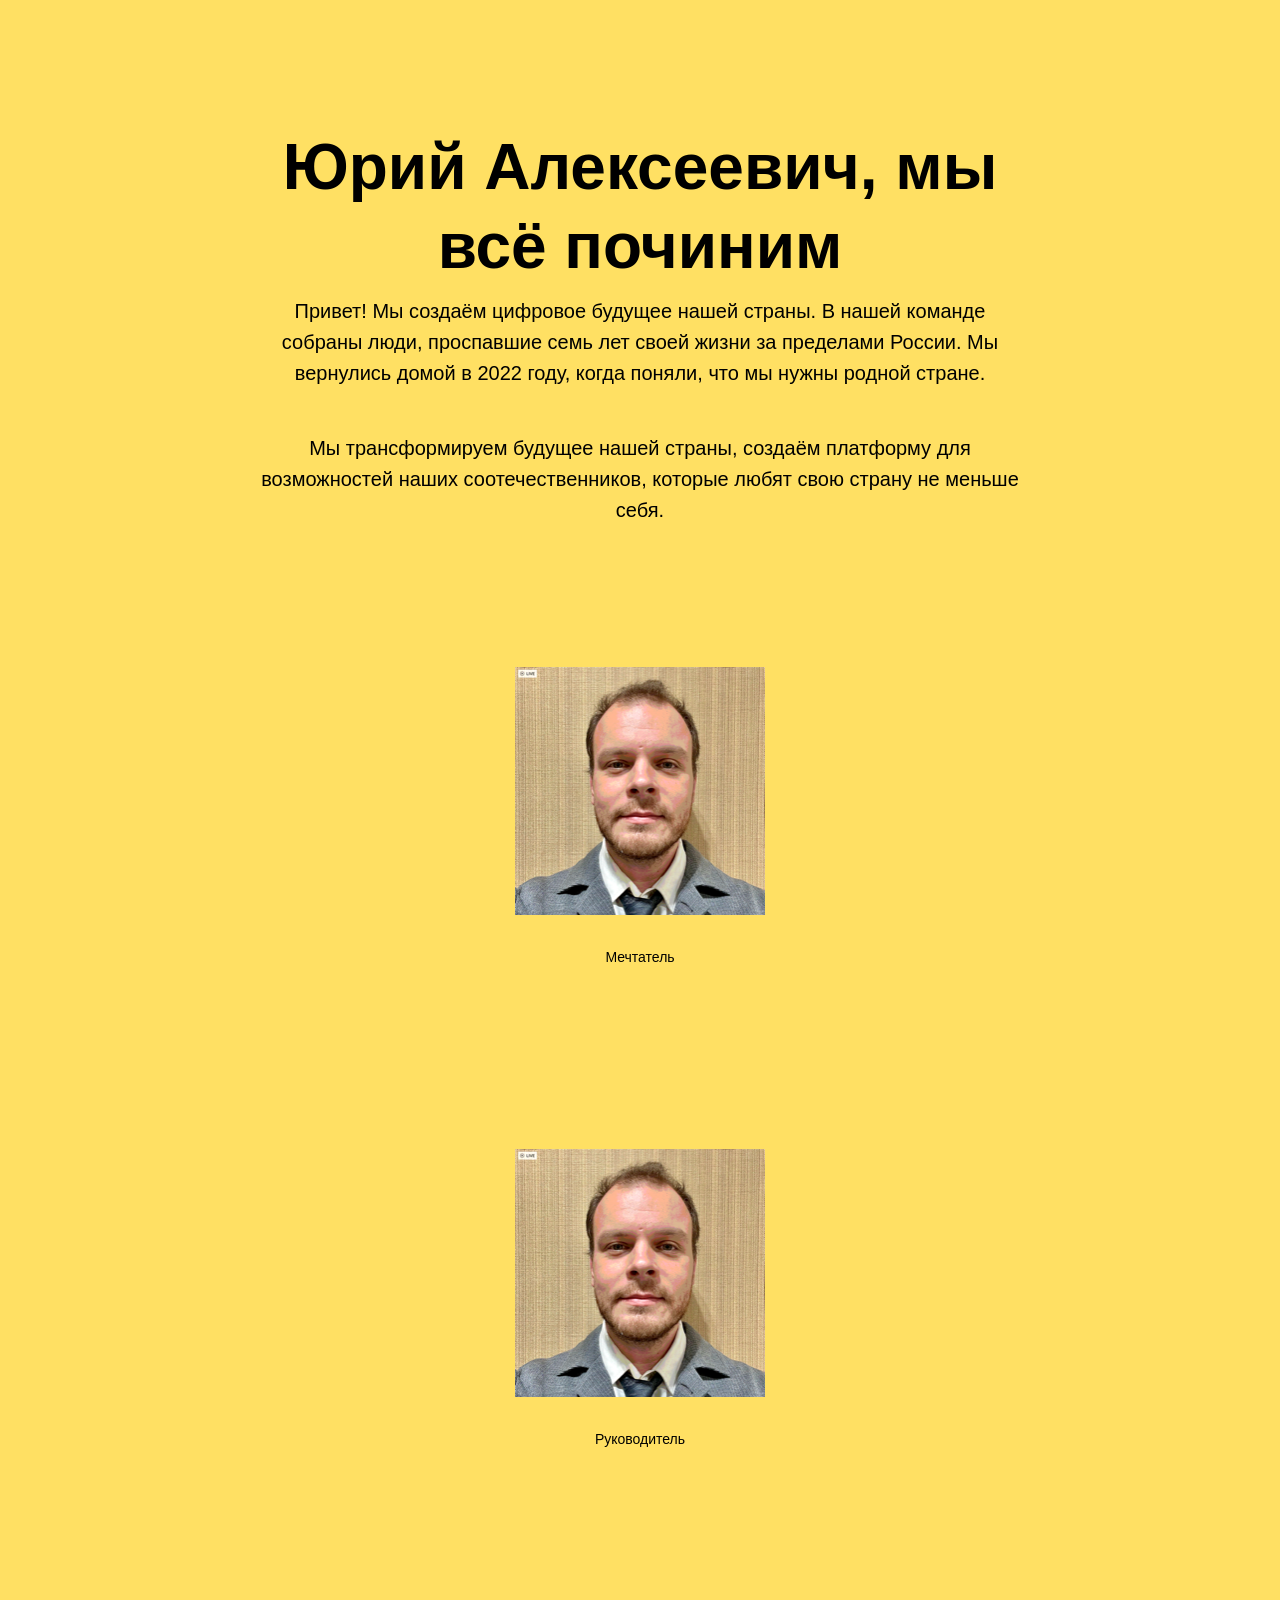
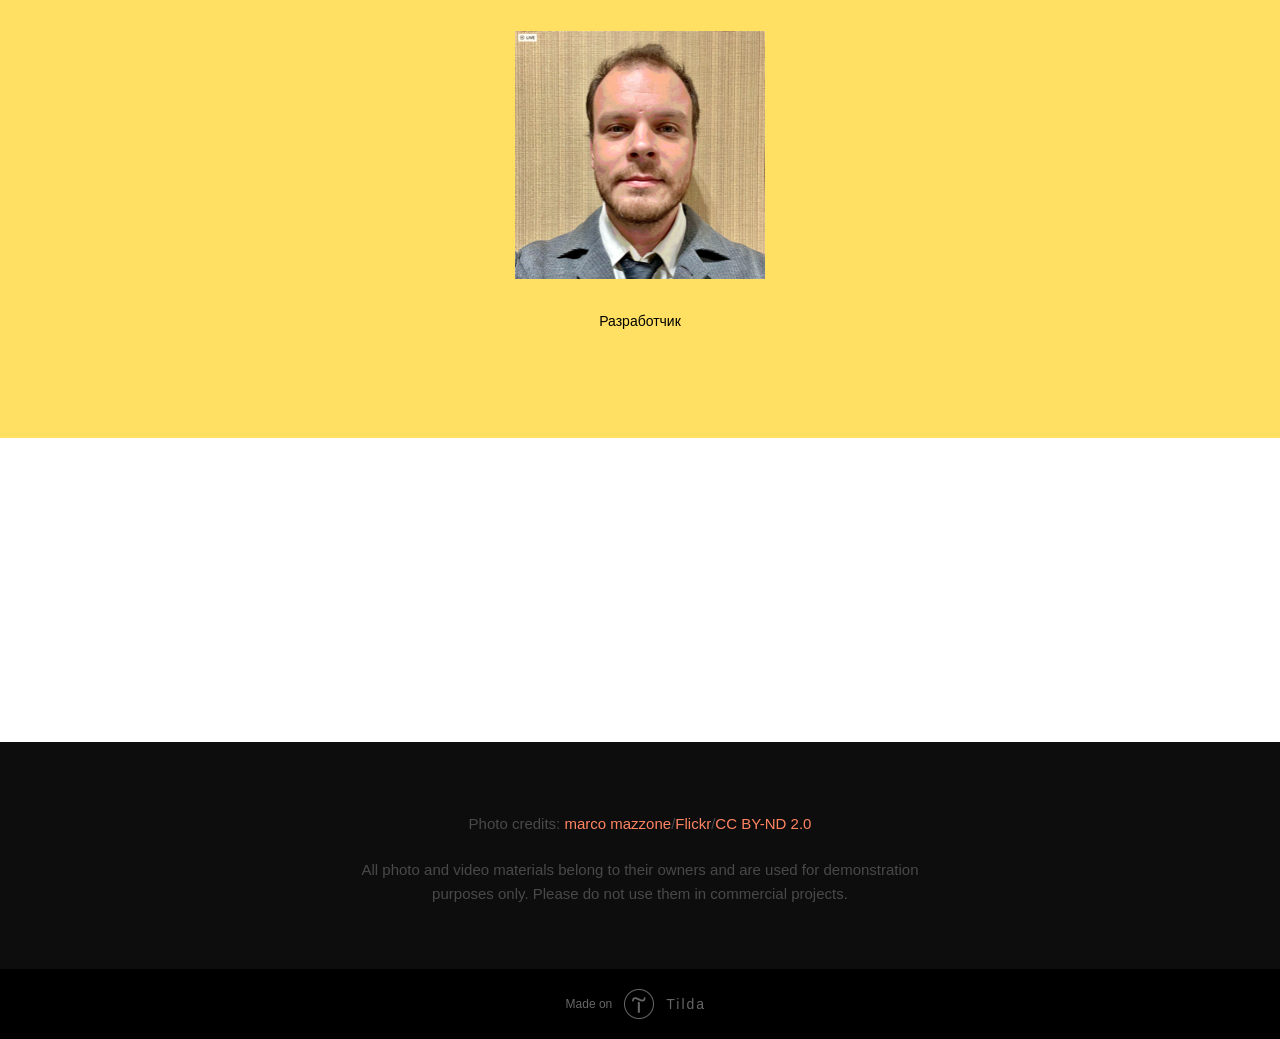
==== commit b02e7583: "Archive the yamvp.ru Tilda export The team page as Tilda exported it, plus index.html so the folder " ====
--- a/index.html
+++ b/index.html
@@ -1 +1,19 @@
-<!DOCTYPE html><html lang="en"><head><meta charSet="utf-8"/><meta name="viewport" content="width=device-width"/><link rel="preload" as="image" imageSrcSet="/assets/images/slubyx1t1vslxt25vf5vax8h8bu-cb842536c1.jpeg 767w, /assets/images/slubyx1t1vslxt25vf5vax8h8bu-023a529c15.jpeg 1001w" imageSizes="(min-width: 1200px) 122px, (min-width: 810px) and (max-width: 1199.98px) 122px, (max-width: 809.98px) 155px"/><link rel="preload" as="image" imageSrcSet="/assets/images/5bwlowdun1t3jee5ehsga8vsrxc-48d44a7eed.webp 512w, /assets/images/5bwlowdun1t3jee5ehsga8vsrxc-4a3f06402e.webp 1024w, /assets/images/5bwlowdun1t3jee5ehsga8vsrxc-72ee930752.webp 1920w" imageSizes="(min-width: 1200px) max(max((min(max(100vw, 1px), 700px) - 16px) / 2, 50px), 1px), (min-width: 810px) and (max-width: 1199.98px) max(max((min(max(100vw, 1px), 700px) - 16px) / 2, 50px), 1px), (max-width: 809.98px) max(min(max(100vw - 32px, 1px), 700px), 1px)"/><link rel="preload" as="image" imageSrcSet="/assets/images/cdababayzlc0wne7pghwb29g4ve-819b969363.jpg 512w, /assets/images/cdababayzlc0wne7pghwb29g4ve-17037b2018.jpg 1024w, /assets/images/cdababayzlc0wne7pghwb29g4ve-d55519396a.jpg 2048w, /assets/images/cdababayzlc0wne7pghwb29g4ve-713cc79e74.jpg 2500w" imageSizes="(min-width: 1200px) max(max((min(max(100vw, 1px), 700px) - 16px) / 2, 50px), 1px), (min-width: 810px) and (max-width: 1199.98px) max(max((min(max(100vw, 1px), 700px) - 16px) / 2, 50px), 1px), (max-width: 809.98px) max(min(max(100vw - 32px, 1px), 700px), 1px)"/><link rel="preload" as="image" imageSrcSet="/assets/images/tjiktnhrce2fbljr3aqifceins-e22198eca6.webp 512w, /assets/images/tjiktnhrce2fbljr3aqifceins-bd9a31e854.webp 1024w, /assets/images/tjiktnhrce2fbljr3aqifceins-5e75eec769.webp 2048w" imageSizes="(min-width: 1200px) max(max((min(max(100vw, 1px), 700px) - 16px) / 2, 50px), 1px), (min-width: 810px) and (max-width: 1199.98px) max(max((min(max(100vw, 1px), 700px) - 16px) / 2, 50px), 1px), (max-width: 809.98px) max(min(max(100vw - 32px, 1px), 700px), 1px)"/><link rel="preload" as="image" imageSrcSet="/assets/images/zc2degrwzlhqofy7ylbp0ebx9u4-e019c79dc4.png 512w, /assets/images/zc2degrwzlhqofy7ylbp0ebx9u4-066acc2cd8.png 1024w, /assets/images/zc2degrwzlhqofy7ylbp0ebx9u4-61ad112a0e.png 1920w" imageSizes="(min-width: 1200px) max(max((min(max(100vw, 1px), 700px) - 16px) / 2, 50px), 1px), (min-width: 810px) and (max-width: 1199.98px) max(max((min(max(100vw, 1px), 700px) - 16px) / 2, 50px), 1px), (max-width: 809.98px) max(min(max(100vw - 32px, 1px), 700px), 1px)"/><link rel="preload" as="image" imageSrcSet="/assets/images/daieeicco5wj0yqbd07b1xo-f894ff8817.png 512w, /assets/images/daieeicco5wj0yqbd07b1xo-7ad3db1c1d.png 1024w, /assets/images/daieeicco5wj0yqbd07b1xo-edc00019fe.png 2048w" imageSizes="(min-width: 1200px) max(max((min(max(100vw, 1px), 700px) - 16px) / 2, 50px), 1px), (min-width: 810px) and (max-width: 1199.98px) max(max((min(max(100vw, 1px), 700px) - 16px) / 2, 50px), 1px), (max-width: 809.98px) max(min(max(100vw - 32px, 1px), 700px), 1px)"/><link rel="preload" as="image" imageSrcSet="/assets/images/ioubku2h1c9aaqcbhv5alaiucry-de0e7c964a.png 512w, /assets/images/ioubku2h1c9aaqcbhv5alaiucry-4df40dea71.png 1024w, /assets/images/ioubku2h1c9aaqcbhv5alaiucry-2c9a810dbf.png 1223w" imageSizes="(min-width: 1200px) max((min(max(100vw, 1px), 700px) - 16px) / 2, 1px), (min-width: 810px) and (max-width: 1199.98px) max((min(max(100vw, 1px), 700px) - 16px) / 2, 1px), (max-width: 809.98px) min(max(100vw - 32px, 1px), 700px)"/><link rel="preload" as="image" imageSrcSet="/assets/images/olntuuai3wzermocd3s7hhewwng-d20c791cd6.webp 512w, /assets/images/olntuuai3wzermocd3s7hhewwng-a0a575964c.webp 1024w, /assets/images/olntuuai3wzermocd3s7hhewwng-434e083a33.webp 1800w" imageSizes="(min-width: 1200px) max((min(max(100vw, 1px), 700px) - 16px) / 2, 1px), (min-width: 810px) and (max-width: 1199.98px) max((min(max(100vw, 1px), 700px) - 16px) / 2, 1px), (max-width: 809.98px) min(max(100vw - 32px, 1px), 700px)"/><link rel="preload" as="image" imageSrcSet="/assets/images/3wlhjeryodilbf2xadqlco2ai-ead7aead43.webp 512w, /assets/images/3wlhjeryodilbf2xadqlco2ai-de24c27004.webp 1024w, /assets/images/3wlhjeryodilbf2xadqlco2ai-022e42fccb.webp 1440w" imageSizes="(min-width: 1200px) max((min(max(100vw, 1px), 700px) - 16px) / 2, 1px), (min-width: 810px) and (max-width: 1199.98px) max((min(max(100vw, 1px), 700px) - 16px) / 2, 1px), (max-width: 809.98px) min(max(100vw - 32px, 1px), 700px)"/><link rel="preload" as="image" imageSrcSet="/assets/images/a5gyvzaevbjp5ixxox7ztkahk4-cd7ad47289.jpg 512w, /assets/images/a5gyvzaevbjp5ixxox7ztkahk4-a24689e0d3.jpg 1024w, /assets/images/a5gyvzaevbjp5ixxox7ztkahk4-161ee75f3c.jpg 1500w" imageSizes="(min-width: 1200px) max((min(max(100vw, 1px), 700px) - 16px) / 2, 1px), (min-width: 810px) and (max-width: 1199.98px) max((min(max(100vw, 1px), 700px) - 16px) / 2, 1px), (max-width: 809.98px) min(max(100vw - 32px, 1px), 700px)"/><link rel="stylesheet" href="/css/site.css"/><link rel="stylesheet" href="/css/home.css"/><title>Ivan Tolmachev Product Designer</title><meta name="description" content="Hello! My name is Ivan Tolmachev, and I’m a Product Designer with over 15 years of experience in creating and scaling digital products in fintech, SaaS, and high-tech industries."/><meta name="robots" content="max-image-preview:large"/><meta name="og:url" content="https://itolmach.com/"/><link rel="canonical" href="https://itolmach.com"/><meta property="og:title" content="Ivan Tolmachev Product Designer"/><meta property="og:description" content="Hello! My name is Ivan Tolmachev, and I’m a Product Designer with over 15 years of experience in creating and scaling digital products in fintech, SaaS, and high-tech industries."/><meta property="og:type" content="website"/><meta name="twitter:card" content="summary_large_image"/><meta name="twitter:title" content="Ivan Tolmachev Product Designer"/><meta name="twitter:description" content="Hello! My name is Ivan Tolmachev, and I’m a Product Designer with over 15 years of experience in creating and scaling digital products in fintech, SaaS, and high-tech industries."/><link rel="icon" href="/assets/images/yzkgt5axeskln1ruljnxcyfg0iq-c397c38dc8.png" media="(prefers-color-scheme: light)"/><link rel="icon" href="/assets/images/yzkgt5axeskln1ruljnxcyfg0iq-c397c38dc8.png" media="(prefers-color-scheme: dark)"/><link rel="apple-touch-icon" href="/assets/images/yzkgt5axeskln1ruljnxcyfg0iq-c397c38dc8.png"/><script src="/js/site.js" defer></script></head><body><div id="main"><div class="framer-llO7B framer-1dfgugx" data-layout-template="true" style="min-height:100vh;width:auto"><div class="framer-1kdxca4-container"><div class="ssr-variant hidden-1avhpe5"><header class="framer-1wtts framer-mthj8f" style="width:100%"><nav class="framer-dxl58f"><div class="framer-pda0m-container" style="--from-opacity:0;--motion-in:motion-opacity;--motion-out:motion-opacity-out;--motion-duration:var(--spring-31_97-10_18-duration);--motion-ease:var(--spring-31_97-10_18)" data-motion="reveal" data-motion-once="" data-motion-at="from-1200 from-1200 from-810 from-810"><nav class="framer-ijaxg framer-qeTca framer-bbukR framer-17eehuw framer-v-1rf0r2i" style="background-color:rgba(0, 0, 0, 0);border-bottom-left-radius:8px;border-bottom-right-radius:8px;border-top-left-radius:8px;border-top-right-radius:8px"><div class="framer-17q4vxx"><div class="framer-e8v5b5" style="opacity:0"><div class="framer-k8eham" style="transform:none" data-framer-component-type="RichTextContainer"><p class="framer-text framer-styles-preset-1o6q10j"><a class="framer-text framer-styles-preset-1g7mae4" href="/#about">About</a></p></div><div class="framer-1u77b3z" style="transform:none" data-framer-component-type="RichTextContainer"><p class="framer-text framer-styles-preset-1o6q10j"><a class="framer-text framer-styles-preset-1g7mae4" href="/#work">Work</a></p></div><div class="framer-xxt5yw" style="transform:none" data-framer-component-type="RichTextContainer"><p class="framer-text framer-styles-preset-1o6q10j"><a class="framer-text framer-styles-preset-1g7mae4" href="/#experience">Experience</a></p></div></div><div class="framer-81gjg6" style="backdrop-filter:blur(10px);background-color:var(--token-daafa54d-7b22-4a97-bd53-87b12775dffd, rgb(36, 36, 36));-webkit-backdrop-filter:blur(10px);border-bottom-left-radius:6px;border-bottom-right-radius:6px;border-top-left-radius:6px;border-top-right-radius:6px" tabindex="0"><div class="framer-1sh18di-container" style="transform:rotate(-45deg)"><div style="display:contents"><svg xmlns="http://www.w3.org/2000/svg" viewBox="0 0 256 256" focusable="false" color="var(--token-66a88aa6-8fc9-447d-b229-c1bafaea57af, rgb(171, 171, 171))" style="user-select: none; width: 100%; height: 100%; display: inline-block; fill: var(--token-66a88aa6-8fc9-447d-b229-c1bafaea57af, rgb(171, 171, 171)); color: var(--token-66a88aa6-8fc9-447d-b229-c1bafaea57af, rgb(171, 171, 171)); flex-shrink: 0;"><g color="var(--token-66a88aa6-8fc9-447d-b229-c1bafaea57af, rgb(171, 171, 171))" weight="regular"><path d="M205.66,194.34a8,8,0,0,1-11.32,11.32L128,139.31,61.66,205.66a8,8,0,0,1-11.32-11.32L116.69,128,50.34,61.66A8,8,0,0,1,61.66,50.34L128,116.69l66.34-66.35a8,8,0,0,1,11.32,11.32L139.31,128Z"></path></g></svg></div></div></div><div class="framer-19tmaln" style="opacity:0"><div class="framer-pcv6n2" style="transform:none" data-framer-component-type="RichTextContainer"><p class="framer-text framer-styles-preset-1o6q10j"><a class="framer-text framer-styles-preset-1g7mae4" href="/#education">Education</a></p></div><div class="framer-eww1kr" style="transform:none" data-framer-component-type="RichTextContainer"><p class="framer-text framer-styles-preset-1o6q10j"><a class="framer-text framer-styles-preset-1g7mae4" href="/#blog">Publications</a></p></div><div class="framer-3x6288" style="transform:none" data-framer-component-type="RichTextContainer"><p class="framer-text framer-styles-preset-1o6q10j"><a class="framer-text framer-styles-preset-1g7mae4" href="/#contact">Contact</a></p></div></div></div></nav></div></nav></header></div><div class="ssr-variant hidden-gmuizj hidden-1dfgugx"><header class="framer-1wtts framer-mthj8f framer-v-1mabc7a" style="width:100%"><nav class="framer-dxl58f"><div class="framer-pda0m-container" style="--from-opacity:0;--motion-in:motion-opacity;--motion-out:motion-opacity-out;--motion-duration:var(--spring-31_97-10_18-duration);--motion-ease:var(--spring-31_97-10_18)" data-motion="reveal" data-motion-once="" data-motion-at="from-0 from-0"><nav class="framer-ijaxg framer-qeTca framer-bbukR framer-17eehuw framer-v-zfahja" style="background-color:var(--token-daafa54d-7b22-4a97-bd53-87b12775dffd, rgb(36, 36, 36));border-bottom-left-radius:8px;border-bottom-right-radius:8px;border-top-left-radius:8px;border-top-right-radius:8px"><div class="framer-17q4vxx"><div class="framer-81gjg6" style="backdrop-filter:blur(10px);background-color:var(--token-daafa54d-7b22-4a97-bd53-87b12775dffd, rgb(36, 36, 36));-webkit-backdrop-filter:blur(10px);border-bottom-left-radius:6px;border-bottom-right-radius:6px;border-top-left-radius:6px;border-top-right-radius:6px" tabindex="0"><div class="framer-1sh18di-container" style="transform:rotate(45deg)"><div style="display:contents"><svg xmlns="http://www.w3.org/2000/svg" viewBox="0 0 256 256" focusable="false" color="var(--token-66a88aa6-8fc9-447d-b229-c1bafaea57af, rgb(171, 171, 171))" style="user-select: none; width: 100%; height: 100%; display: inline-block; fill: var(--token-66a88aa6-8fc9-447d-b229-c1bafaea57af, rgb(171, 171, 171)); color: var(--token-66a88aa6-8fc9-447d-b229-c1bafaea57af, rgb(171, 171, 171)); flex-shrink: 0;"><g color="var(--token-66a88aa6-8fc9-447d-b229-c1bafaea57af, rgb(171, 171, 171))" weight="regular"><path d="M205.66,194.34a8,8,0,0,1-11.32,11.32L128,139.31,61.66,205.66a8,8,0,0,1-11.32-11.32L116.69,128,50.34,61.66A8,8,0,0,1,61.66,50.34L128,116.69l66.34-66.35a8,8,0,0,1,11.32,11.32L139.31,128Z"></path></g></svg></div></div></div></div></nav></div></nav></header></div></div><div class="framer-kS1ZA framer-AitSa framer-CbSfc framer-L5z9z framer-sooz6 framer-bbukR framer-72rtr7" style="min-height:100vh;width:auto;display:contents"><section class="framer-hp8wf0" id="intro"><div class="framer-1uok021"><div class="framer-11vvcvp" style="will-change:transform;opacity:0;transform:none"><div class="framer-1wqiy9g"><div class="framer-axr7dl"><div class="ssr-variant hidden-1sqo15u"><div class="framer-1vlkr27"><div style="position:absolute;border-radius:inherit;corner-shape:inherit;top:0;right:0;bottom:0;left:0"><img decoding="async" width="1001" height="1335" sizes="(min-width: 1200px) 122px, (min-width: 810px) and (max-width: 1199.98px) 122px, (max-width: 809.98px) 155px" srcSet="/assets/images/slubyx1t1vslxt25vf5vax8h8bu-cb842536c1.jpeg 767w, /assets/images/slubyx1t1vslxt25vf5vax8h8bu-023a529c15.jpeg 1001w" src="/assets/images/slubyx1t1vslxt25vf5vax8h8bu-023a529c15.jpeg" alt="" style="display:block;width:100%;height:100%;border-radius:inherit;corner-shape:inherit;object-position:center;object-fit:cover"/></div></div></div><div class="ssr-variant hidden-72rtr7 hidden-qjyvna"><div class="framer-1vlkr27"><div style="position:absolute;border-radius:inherit;corner-shape:inherit;top:0;right:0;bottom:0;left:0"><img decoding="async" width="1001" height="1335" sizes="(min-width: 1200px) 122px, (min-width: 810px) and (max-width: 1199.98px) 122px, (max-width: 809.98px) 155px" srcSet="/assets/images/slubyx1t1vslxt25vf5vax8h8bu-cb842536c1.jpeg 767w, /assets/images/slubyx1t1vslxt25vf5vax8h8bu-023a529c15.jpeg 1001w" src="/assets/images/slubyx1t1vslxt25vf5vax8h8bu-023a529c15.jpeg" alt="" style="display:block;width:100%;height:100%;border-radius:inherit;corner-shape:inherit;object-position:center;object-fit:cover"/></div></div></div><div class="framer-zp8o9z"><div class="framer-1ukdji6"><div class="ssr-variant hidden-1sqo15u"><div class="framer-yvrbf2" style="transform:none" data-framer-component-type="RichTextContainer"><h1 class="framer-text framer-styles-preset-cnkitt">Ivan Tolmachev</h1></div></div><div class="ssr-variant hidden-72rtr7 hidden-qjyvna"><div class="framer-yvrbf2" style="transform:none" data-framer-component-type="RichTextContainer"><h1 class="framer-text framer-styles-preset-cnkitt" style="--framer-text-alignment:center">Ivan Tolmachev</h1></div></div><div class="ssr-variant hidden-1sqo15u"><div class="framer-16l4zj4" style="transform:none" data-framer-component-type="RichTextContainer"><h2 class="framer-text framer-styles-preset-c9pypk" style="--framer-text-color:var(--token-66a88aa6-8fc9-447d-b229-c1bafaea57af, rgb(51, 51, 51))">Product Designer</h2></div></div><div class="ssr-variant hidden-72rtr7 hidden-qjyvna"><div class="framer-16l4zj4" style="transform:none" data-framer-component-type="RichTextContainer"><h2 class="framer-text framer-styles-preset-c9pypk" style="--framer-text-alignment:center;--framer-text-color:var(--token-66a88aa6-8fc9-447d-b229-c1bafaea57af, rgb(51, 51, 51))">Product Designer</h2></div></div><div aria-label="Icon button" class="framer-1xljec8"><div class="framer-xnlvjm" style="will-change:transform;opacity:0;transform:none"><div class="ssr-variant hidden-1sqo15u"><div class="framer-1gcjpo7-container"><a aria-label="Icon button" class="framer-XdPwZ framer-L5z9z framer-t72803 framer-zfyoi4" href="https://cal.com/tolmachev/30" target="_blank" rel="noopener"><div class="framer-ohkc6l-container"><div style="display:contents"><svg xmlns="http://www.w3.org/2000/svg" viewBox="0 0 256 256" focusable="false" color="var(--token-66a88aa6-8fc9-447d-b229-c1bafaea57af, rgb(51, 51, 51))" style="user-select:none;width:100%;height:100%;display:inline-block;fill:var(--hover-fill, var(--token-66a88aa6-8fc9-447d-b229-c1bafaea57af, rgb(51, 51, 51)));color:var(--hover-color, var(--token-66a88aa6-8fc9-447d-b229-c1bafaea57af, rgb(51, 51, 51)));flex-shrink:0"><g color="var(--token-66a88aa6-8fc9-447d-b229-c1bafaea57af, rgb(51, 51, 51))" weight="regular"><path d="M251.77,73a8,8,0,0,0-8.21.39L208,97.05V72a16,16,0,0,0-16-16H32A16,16,0,0,0,16,72V184a16,16,0,0,0,16,16H192a16,16,0,0,0,16-16V159l35.56,23.71A8,8,0,0,0,248,184a8,8,0,0,0,8-8V80A8,8,0,0,0,251.77,73ZM192,184H32V72H192V184Zm48-22.95-32-21.33V116.28L240,95Z"></path></g></svg></div></div><div class="framer-b77hmu" style="--extracted-r6o4lv:var(--hover-extracted-r6o4lv, var(--token-66a88aa6-8fc9-447d-b229-c1bafaea57af, rgb(51, 51, 51)));--framer-link-text-color:rgb(0, 153, 255);--framer-link-text-decoration:underline;transform:none" data-framer-component-type="RichTextContainer"><p class="framer-text framer-styles-preset-1us66h8" style="--framer-text-color:var(--hover-framer-text-color, var(--extracted-r6o4lv, var(--token-66a88aa6-8fc9-447d-b229-c1bafaea57af, rgb(51, 51, 51))))">Schedule a Zoom</p></div></a></div></div><div class="ssr-variant hidden-72rtr7 hidden-qjyvna"><div class="framer-1gcjpo7-container"><a aria-label="Icon button" class="framer-XdPwZ framer-L5z9z framer-t72803 framer-zfyoi4" href="https://cal.com/tolmachev/30" target="_blank" rel="noopener"><div class="framer-ohkc6l-container"><div style="display:contents"><svg xmlns="http://www.w3.org/2000/svg" viewBox="0 0 256 256" focusable="false" color="var(--token-66a88aa6-8fc9-447d-b229-c1bafaea57af, rgb(51, 51, 51))" style="user-select:none;width:100%;height:100%;display:inline-block;fill:var(--hover-fill, var(--token-66a88aa6-8fc9-447d-b229-c1bafaea57af, rgb(51, 51, 51)));color:var(--hover-color, var(--token-66a88aa6-8fc9-447d-b229-c1bafaea57af, rgb(51, 51, 51)));flex-shrink:0"><g color="var(--token-66a88aa6-8fc9-447d-b229-c1bafaea57af, rgb(51, 51, 51))" weight="regular"><path d="M251.77,73a8,8,0,0,0-8.21.39L208,97.05V72a16,16,0,0,0-16-16H32A16,16,0,0,0,16,72V184a16,16,0,0,0,16,16H192a16,16,0,0,0,16-16V159l35.56,23.71A8,8,0,0,0,248,184a8,8,0,0,0,8-8V80A8,8,0,0,0,251.77,73ZM192,184H32V72H192V184Zm48-22.95-32-21.33V116.28L240,95Z"></path></g></svg></div></div><div class="framer-b77hmu" style="--extracted-r6o4lv:var(--hover-extracted-r6o4lv, var(--token-66a88aa6-8fc9-447d-b229-c1bafaea57af, rgb(51, 51, 51)));--framer-link-text-color:rgb(0, 153, 255);--framer-link-text-decoration:underline;transform:none" data-framer-component-type="RichTextContainer"><p class="framer-text framer-styles-preset-1us66h8" style="--framer-text-color:var(--hover-framer-text-color, var(--extracted-r6o4lv, var(--token-66a88aa6-8fc9-447d-b229-c1bafaea57af, rgb(51, 51, 51))))">Schedule a Zoom</p></div></a></div></div></div></div></div><div aria-label="Icon button" class="framer-1ts2mnr"></div></div></div><div class="framer-ackhvs"></div></div><div class="framer-s0v3v9"><div class="rp-wf314957f-0" style="display:contents"><div class="framer-8xg53d" data-framer-name="Email"><div class="ssr-variant hidden-1sqo15u"><div class="framer-q1excg-container"><div aria-label="Copy email button" class="framer-8cb7m framer-L5z9z framer-cxwh8u framer-v-cxwh8u" data-framer-name="Default" data-highlight="true" tabindex="0" style="opacity: 1;"><div class="framer-1c9z9ab-container" style="opacity: 1;"><div style="display:contents"><svg xmlns="http://www.w3.org/2000/svg" viewBox="0 0 256 256" focusable="false" color="var(--token-66a88aa6-8fc9-447d-b229-c1bafaea57af, rgb(84, 84, 84))" style="user-select:none;width:100%;height:100%;display:inline-block;fill:var(--hover-fill, var(--token-66a88aa6-8fc9-447d-b229-c1bafaea57af, rgb(84, 84, 84)));color:var(--hover-color, var(--token-66a88aa6-8fc9-447d-b229-c1bafaea57af, rgb(84, 84, 84)));flex-shrink:0"><g color="var(--token-66a88aa6-8fc9-447d-b229-c1bafaea57af, rgb(84, 84, 84))" weight="regular"><path d="M216,32H88a8,8,0,0,0-8,8V80H40a8,8,0,0,0-8,8V216a8,8,0,0,0,8,8H168a8,8,0,0,0,8-8V176h40a8,8,0,0,0,8-8V40A8,8,0,0,0,216,32ZM160,208H48V96H160Zm48-48H176V88a8,8,0,0,0-8-8H96V48H208Z"></path></g></svg></div></div><div class="framer-1mea3t8" style="--extracted-r6o4lv:var(--hover-extracted-r6o4lv, var(--token-66a88aa6-8fc9-447d-b229-c1bafaea57af, rgb(84, 84, 84)));--framer-link-text-color:rgb(0, 153, 255);--framer-link-text-decoration:underline;--framer-paragraph-spacing:0px;transform:none;opacity:1" data-framer-component-type="RichTextContainer"><p class="framer-text framer-styles-preset-1us66h8" data-styles-preset="JYh1FGCyG" style="--framer-text-color:var(--hover-framer-text-color, var(--extracted-r6o4lv, var(--token-66a88aa6-8fc9-447d-b229-c1bafaea57af, rgb(84, 84, 84))))">itolmach@gmail.com</p></div><div class="framer-165nml1-container" style="opacity:0"><button style="border-width: medium; border-style: none; border-color: currentcolor; border-image: initial; outline: none; resize: none; width: 100%; word-break: break-word; overflow-wrap: break-word; -webkit-tap-highlight-color: rgba(0, 0, 0, 0); letter-spacing: 0em; display: flex; justify-content: center; align-items: center; background: var(--token-dc11ae94-e5e0-46b4-a7bb-6a89927d0b69, rgb(10, 10, 10)); cursor: pointer; padding: 10px; color: var(--token-ad07801b-85d5-4473-8140-520581334d8f, rgb(255, 255, 255)); font-size: 40px; font-weight: 400; font-family: &quot;General Sans&quot;, &quot;General Sans Placeholder&quot;, sans-serif; font-style: normal; line-height: 1em; height: 100%; border-radius: 50px; opacity: 1;" height="100%" id="wCqaYAcRd" width="100%">itolmach@gmail.com</button></div></div></div></div></div><div class="framer-c9svi5" data-framer-name="Socials"><div class="ssr-variant hidden-1sqo15u"><div class="framer-6p99wn-container"><a aria-label="Icon button" class="framer-XdPwZ framer-L5z9z framer-t72803 framer-v-t72803 framer-zfyoi4" data-framer-name="Icon left" href="https://medium.com/@itolmach" target="_blank" rel="noopener" style="opacity: 1;"><div class="framer-ohkc6l-container" style="opacity: 1;"><div style="display:contents"><svg xmlns="http://www.w3.org/2000/svg" viewBox="0 0 256 256" focusable="false" color="var(--token-66a88aa6-8fc9-447d-b229-c1bafaea57af, rgb(51, 51, 51))" style="user-select:none;width:100%;height:100%;display:inline-block;fill:var(--hover-fill, var(--token-66a88aa6-8fc9-447d-b229-c1bafaea57af, rgb(51, 51, 51)));color:var(--hover-color, var(--token-66a88aa6-8fc9-447d-b229-c1bafaea57af, rgb(51, 51, 51)));flex-shrink:0"><g color="var(--token-66a88aa6-8fc9-447d-b229-c1bafaea57af, rgb(51, 51, 51))" weight="regular"><path d="M72,64a64,64,0,1,0,64,64A64.07,64.07,0,0,0,72,64Zm0,112a48,48,0,1,1,48-48A48.05,48.05,0,0,1,72,176ZM184,64c-5.68,0-16.4,2.76-24.32,21.25C154.73,96.8,152,112,152,128s2.73,31.2,7.68,42.75C167.6,189.24,178.32,192,184,192s16.4-2.76,24.32-21.25C213.27,159.2,216,144,216,128s-2.73-31.2-7.68-42.75C200.4,66.76,189.68,64,184,64Zm0,112c-5.64,0-16-18.22-16-48s10.36-48,16-48,16,18.22,16,48S189.64,176,184,176ZM248,72V184a8,8,0,0,1-16,0V72a8,8,0,0,1,16,0Z"></path></g></svg></div></div><div class="framer-b77hmu" style="--extracted-r6o4lv:var(--hover-extracted-r6o4lv, var(--token-66a88aa6-8fc9-447d-b229-c1bafaea57af, rgb(51, 51, 51)));--framer-link-text-color:rgb(0, 153, 255);--framer-link-text-decoration:underline;transform:none;opacity:1" data-framer-component-type="RichTextContainer"><p class="framer-text framer-styles-preset-1us66h8" data-styles-preset="JYh1FGCyG" style="--framer-text-color:var(--hover-framer-text-color, var(--extracted-r6o4lv, var(--token-66a88aa6-8fc9-447d-b229-c1bafaea57af, rgb(51, 51, 51))))">Medium</p></div></a></div></div><div class="ssr-variant hidden-1sqo15u"><div class="framer-1rkpilk-container"><a aria-label="Icon button" class="framer-XdPwZ framer-L5z9z framer-t72803 framer-v-t72803 framer-zfyoi4" data-framer-name="Icon left" href="https://dribbble.com/itolmach" target="_blank" rel="noopener" style="opacity: 1;"><div class="framer-ohkc6l-container" style="opacity: 1;"><div style="display:contents"><svg xmlns="http://www.w3.org/2000/svg" viewBox="0 0 256 256" focusable="false" color="var(--token-66a88aa6-8fc9-447d-b229-c1bafaea57af, rgb(51, 51, 51))" style="user-select:none;width:100%;height:100%;display:inline-block;fill:var(--hover-fill, var(--token-66a88aa6-8fc9-447d-b229-c1bafaea57af, rgb(51, 51, 51)));color:var(--hover-color, var(--token-66a88aa6-8fc9-447d-b229-c1bafaea57af, rgb(51, 51, 51)));flex-shrink:0"><g color="var(--token-66a88aa6-8fc9-447d-b229-c1bafaea57af, rgb(51, 51, 51))" weight="regular"><path d="M128,24A104,104,0,1,0,232,128,104.11,104.11,0,0,0,128,24Zm87.65,96.18Q211.83,120,208,120a168.58,168.58,0,0,0-43.94,5.84A166.52,166.52,0,0,0,150.61,96a168.32,168.32,0,0,0,38.2-31.55A87.78,87.78,0,0,1,215.65,120.18ZM176.28,54.46A151.75,151.75,0,0,1,142,82.52a169.22,169.22,0,0,0-38.63-39,88,88,0,0,1,73,10.94ZM85.65,50.88a153.13,153.13,0,0,1,42,39.18A151.82,151.82,0,0,1,64,104a154.19,154.19,0,0,1-20.28-1.35A88.39,88.39,0,0,1,85.65,50.88ZM40,128a87.73,87.73,0,0,1,.53-9.64A168.85,168.85,0,0,0,64,120a167.84,167.84,0,0,0,72.52-16.4,150.82,150.82,0,0,1,12.31,27.13,167.11,167.11,0,0,0-24.59,11.6,169.22,169.22,0,0,0-55.07,51.06A87.8,87.8,0,0,1,40,128Zm42,75a152.91,152.91,0,0,1,50.24-46.79,148.81,148.81,0,0,1,20.95-10,152.48,152.48,0,0,1,3.73,33.47,152.93,152.93,0,0,1-3.49,32.56A87.92,87.92,0,0,1,82,203Zm89.06,1.73a170,170,0,0,0,1.86-25,168.69,168.69,0,0,0-4.45-38.47A152.31,152.31,0,0,1,208,136q3.8,0,7.61.19A88.13,88.13,0,0,1,171.06,204.72Z"></path></g></svg></div></div><div class="framer-b77hmu" style="--extracted-r6o4lv:var(--hover-extracted-r6o4lv, var(--token-66a88aa6-8fc9-447d-b229-c1bafaea57af, rgb(51, 51, 51)));--framer-link-text-color:rgb(0, 153, 255);--framer-link-text-decoration:underline;transform:none;opacity:1" data-framer-component-type="RichTextContainer"><p class="framer-text framer-styles-preset-1us66h8" data-styles-preset="JYh1FGCyG" style="--framer-text-color:var(--hover-framer-text-color, var(--extracted-r6o4lv, var(--token-66a88aa6-8fc9-447d-b229-c1bafaea57af, rgb(51, 51, 51))))">Dribbble</p></div></a></div></div><div class="ssr-variant hidden-1sqo15u"><div class="framer-19i8kk1-container"><a aria-label="Icon button" class="framer-XdPwZ framer-L5z9z framer-t72803 framer-v-t72803 framer-zfyoi4" data-framer-name="Icon left" href="https://linkedin.com/in/itolmach" target="_blank" rel="noopener" style="opacity: 1;"><div class="framer-ohkc6l-container" style="opacity: 1;"><div style="display:contents"><svg xmlns="http://www.w3.org/2000/svg" viewBox="0 0 256 256" focusable="false" color="var(--token-66a88aa6-8fc9-447d-b229-c1bafaea57af, rgb(51, 51, 51))" style="user-select:none;width:100%;height:100%;display:inline-block;fill:var(--hover-fill, var(--token-66a88aa6-8fc9-447d-b229-c1bafaea57af, rgb(51, 51, 51)));color:var(--hover-color, var(--token-66a88aa6-8fc9-447d-b229-c1bafaea57af, rgb(51, 51, 51)));flex-shrink:0"><g color="var(--token-66a88aa6-8fc9-447d-b229-c1bafaea57af, rgb(51, 51, 51))" weight="regular"><path d="M216,24H40A16,16,0,0,0,24,40V216a16,16,0,0,0,16,16H216a16,16,0,0,0,16-16V40A16,16,0,0,0,216,24Zm0,192H40V40H216V216ZM96,112v64a8,8,0,0,1-16,0V112a8,8,0,0,1,16,0Zm88,28v36a8,8,0,0,1-16,0V140a20,20,0,0,0-40,0v36a8,8,0,0,1-16,0V112a8,8,0,0,1,15.79-1.78A36,36,0,0,1,184,140ZM100,84A12,12,0,1,1,88,72,12,12,0,0,1,100,84Z"></path></g></svg></div></div><div class="framer-b77hmu" style="--extracted-r6o4lv:var(--hover-extracted-r6o4lv, var(--token-66a88aa6-8fc9-447d-b229-c1bafaea57af, rgb(51, 51, 51)));--framer-link-text-color:rgb(0, 153, 255);--framer-link-text-decoration:underline;transform:none;opacity:1" data-framer-component-type="RichTextContainer"><p class="framer-text framer-styles-preset-1us66h8" data-styles-preset="JYh1FGCyG" style="--framer-text-color:var(--hover-framer-text-color, var(--extracted-r6o4lv, var(--token-66a88aa6-8fc9-447d-b229-c1bafaea57af, rgb(51, 51, 51))))">LinkedIn</p></div></a></div></div></div></div><div class="rp-wf314957f-1" style="display:contents"><div class="framer-8xg53d" data-framer-name="Email"><div class="ssr-variant hidden-72rtr7 hidden-qjyvna"><div class="framer-q1excg-container"><div aria-label="Copy email button" class="framer-8cb7m framer-L5z9z framer-cxwh8u framer-v-cxwh8u" data-framer-name="Default" data-highlight="true" tabindex="0" style="opacity: 1;"><div class="framer-1c9z9ab-container" style="opacity: 1;"><div style="display:contents"><svg xmlns="http://www.w3.org/2000/svg" viewBox="0 0 256 256" focusable="false" color="var(--token-66a88aa6-8fc9-447d-b229-c1bafaea57af, rgb(84, 84, 84))" style="user-select:none;width:100%;height:100%;display:inline-block;fill:var(--hover-fill, var(--token-66a88aa6-8fc9-447d-b229-c1bafaea57af, rgb(84, 84, 84)));color:var(--hover-color, var(--token-66a88aa6-8fc9-447d-b229-c1bafaea57af, rgb(84, 84, 84)));flex-shrink:0"><g color="var(--token-66a88aa6-8fc9-447d-b229-c1bafaea57af, rgb(84, 84, 84))" weight="regular"><path d="M216,32H88a8,8,0,0,0-8,8V80H40a8,8,0,0,0-8,8V216a8,8,0,0,0,8,8H168a8,8,0,0,0,8-8V176h40a8,8,0,0,0,8-8V40A8,8,0,0,0,216,32ZM160,208H48V96H160Zm48-48H176V88a8,8,0,0,0-8-8H96V48H208Z"></path></g></svg></div></div><div class="framer-1mea3t8" style="--extracted-r6o4lv:var(--hover-extracted-r6o4lv, var(--token-66a88aa6-8fc9-447d-b229-c1bafaea57af, rgb(84, 84, 84)));--framer-link-text-color:rgb(0, 153, 255);--framer-link-text-decoration:underline;--framer-paragraph-spacing:0px;transform:none;opacity:1" data-framer-component-type="RichTextContainer"><p class="framer-text framer-styles-preset-1us66h8" data-styles-preset="JYh1FGCyG" style="--framer-text-color:var(--hover-framer-text-color, var(--extracted-r6o4lv, var(--token-66a88aa6-8fc9-447d-b229-c1bafaea57af, rgb(84, 84, 84))))">itolmach@gmail.com</p></div><div class="framer-165nml1-container" style="opacity:0"><button style="border-width: medium; border-style: none; border-color: currentcolor; border-image: initial; outline: none; resize: none; width: 100%; word-break: break-word; overflow-wrap: break-word; -webkit-tap-highlight-color: rgba(0, 0, 0, 0); letter-spacing: 0em; display: flex; justify-content: center; align-items: center; background: var(--token-dc11ae94-e5e0-46b4-a7bb-6a89927d0b69, rgb(10, 10, 10)); cursor: pointer; padding: 10px; color: var(--token-ad07801b-85d5-4473-8140-520581334d8f, rgb(255, 255, 255)); font-size: 40px; font-weight: 400; font-family: &quot;General Sans&quot;, &quot;General Sans Placeholder&quot;, sans-serif; font-style: normal; line-height: 1em; height: 100%; border-radius: 50px; opacity: 1;" height="100%" id="wCqaYAcRd" width="100%">itolmach@gmail.com</button></div></div></div></div></div><div class="framer-c9svi5" data-framer-name="Socials"><div class="ssr-variant hidden-72rtr7 hidden-qjyvna"><div class="framer-6p99wn-container"><a aria-label="Icon button" class="framer-XdPwZ framer-L5z9z framer-t72803 framer-v-t72803 framer-zfyoi4" data-framer-name="Icon left" href="https://medium.com/@itolmach" target="_blank" rel="noopener" style="opacity: 1;"><div class="framer-ohkc6l-container" style="opacity: 1;"><div style="display:contents"><svg xmlns="http://www.w3.org/2000/svg" viewBox="0 0 256 256" focusable="false" color="var(--token-66a88aa6-8fc9-447d-b229-c1bafaea57af, rgb(51, 51, 51))" style="user-select:none;width:100%;height:100%;display:inline-block;fill:var(--hover-fill, var(--token-66a88aa6-8fc9-447d-b229-c1bafaea57af, rgb(51, 51, 51)));color:var(--hover-color, var(--token-66a88aa6-8fc9-447d-b229-c1bafaea57af, rgb(51, 51, 51)));flex-shrink:0"><g color="var(--token-66a88aa6-8fc9-447d-b229-c1bafaea57af, rgb(51, 51, 51))" weight="regular"><path d="M72,64a64,64,0,1,0,64,64A64.07,64.07,0,0,0,72,64Zm0,112a48,48,0,1,1,48-48A48.05,48.05,0,0,1,72,176ZM184,64c-5.68,0-16.4,2.76-24.32,21.25C154.73,96.8,152,112,152,128s2.73,31.2,7.68,42.75C167.6,189.24,178.32,192,184,192s16.4-2.76,24.32-21.25C213.27,159.2,216,144,216,128s-2.73-31.2-7.68-42.75C200.4,66.76,189.68,64,184,64Zm0,112c-5.64,0-16-18.22-16-48s10.36-48,16-48,16,18.22,16,48S189.64,176,184,176ZM248,72V184a8,8,0,0,1-16,0V72a8,8,0,0,1,16,0Z"></path></g></svg></div></div><div class="framer-b77hmu" style="--extracted-r6o4lv:var(--hover-extracted-r6o4lv, var(--token-66a88aa6-8fc9-447d-b229-c1bafaea57af, rgb(51, 51, 51)));--framer-link-text-color:rgb(0, 153, 255);--framer-link-text-decoration:underline;transform:none;opacity:1" data-framer-component-type="RichTextContainer"><p class="framer-text framer-styles-preset-1us66h8" data-styles-preset="JYh1FGCyG" style="--framer-text-color:var(--hover-framer-text-color, var(--extracted-r6o4lv, var(--token-66a88aa6-8fc9-447d-b229-c1bafaea57af, rgb(51, 51, 51))))">Medium</p></div></a></div></div><div class="ssr-variant hidden-72rtr7 hidden-qjyvna"><div class="framer-1rkpilk-container"><a aria-label="Icon button" class="framer-XdPwZ framer-L5z9z framer-t72803 framer-v-t72803 framer-zfyoi4" data-framer-name="Icon left" href="https://dribbble.com/itolmach" target="_blank" rel="noopener" style="opacity: 1;"><div class="framer-ohkc6l-container" style="opacity: 1;"><div style="display:contents"><svg xmlns="http://www.w3.org/2000/svg" viewBox="0 0 256 256" focusable="false" color="var(--token-66a88aa6-8fc9-447d-b229-c1bafaea57af, rgb(51, 51, 51))" style="user-select:none;width:100%;height:100%;display:inline-block;fill:var(--hover-fill, var(--token-66a88aa6-8fc9-447d-b229-c1bafaea57af, rgb(51, 51, 51)));color:var(--hover-color, var(--token-66a88aa6-8fc9-447d-b229-c1bafaea57af, rgb(51, 51, 51)));flex-shrink:0"><g color="var(--token-66a88aa6-8fc9-447d-b229-c1bafaea57af, rgb(51, 51, 51))" weight="regular"><path d="M128,24A104,104,0,1,0,232,128,104.11,104.11,0,0,0,128,24Zm87.65,96.18Q211.83,120,208,120a168.58,168.58,0,0,0-43.94,5.84A166.52,166.52,0,0,0,150.61,96a168.32,168.32,0,0,0,38.2-31.55A87.78,87.78,0,0,1,215.65,120.18ZM176.28,54.46A151.75,151.75,0,0,1,142,82.52a169.22,169.22,0,0,0-38.63-39,88,88,0,0,1,73,10.94ZM85.65,50.88a153.13,153.13,0,0,1,42,39.18A151.82,151.82,0,0,1,64,104a154.19,154.19,0,0,1-20.28-1.35A88.39,88.39,0,0,1,85.65,50.88ZM40,128a87.73,87.73,0,0,1,.53-9.64A168.85,168.85,0,0,0,64,120a167.84,167.84,0,0,0,72.52-16.4,150.82,150.82,0,0,1,12.31,27.13,167.11,167.11,0,0,0-24.59,11.6,169.22,169.22,0,0,0-55.07,51.06A87.8,87.8,0,0,1,40,128Zm42,75a152.91,152.91,0,0,1,50.24-46.79,148.81,148.81,0,0,1,20.95-10,152.48,152.48,0,0,1,3.73,33.47,152.93,152.93,0,0,1-3.49,32.56A87.92,87.92,0,0,1,82,203Zm89.06,1.73a170,170,0,0,0,1.86-25,168.69,168.69,0,0,0-4.45-38.47A152.31,152.31,0,0,1,208,136q3.8,0,7.61.19A88.13,88.13,0,0,1,171.06,204.72Z"></path></g></svg></div></div><div class="framer-b77hmu" style="--extracted-r6o4lv:var(--hover-extracted-r6o4lv, var(--token-66a88aa6-8fc9-447d-b229-c1bafaea57af, rgb(51, 51, 51)));--framer-link-text-color:rgb(0, 153, 255);--framer-link-text-decoration:underline;transform:none;opacity:1" data-framer-component-type="RichTextContainer"><p class="framer-text framer-styles-preset-1us66h8" data-styles-preset="JYh1FGCyG" style="--framer-text-color:var(--hover-framer-text-color, var(--extracted-r6o4lv, var(--token-66a88aa6-8fc9-447d-b229-c1bafaea57af, rgb(51, 51, 51))))">Dribbble</p></div></a></div></div><div class="ssr-variant hidden-72rtr7 hidden-qjyvna"><div class="framer-19i8kk1-container"><a aria-label="Icon button" class="framer-XdPwZ framer-L5z9z framer-t72803 framer-v-t72803 framer-zfyoi4" data-framer-name="Icon left" href="https://linkedin.com/in/itolmach" target="_blank" rel="noopener" style="opacity: 1;"><div class="framer-ohkc6l-container" style="opacity: 1;"><div style="display:contents"><svg xmlns="http://www.w3.org/2000/svg" viewBox="0 0 256 256" focusable="false" color="var(--token-66a88aa6-8fc9-447d-b229-c1bafaea57af, rgb(51, 51, 51))" style="user-select:none;width:100%;height:100%;display:inline-block;fill:var(--hover-fill, var(--token-66a88aa6-8fc9-447d-b229-c1bafaea57af, rgb(51, 51, 51)));color:var(--hover-color, var(--token-66a88aa6-8fc9-447d-b229-c1bafaea57af, rgb(51, 51, 51)));flex-shrink:0"><g color="var(--token-66a88aa6-8fc9-447d-b229-c1bafaea57af, rgb(51, 51, 51))" weight="regular"><path d="M216,24H40A16,16,0,0,0,24,40V216a16,16,0,0,0,16,16H216a16,16,0,0,0,16-16V40A16,16,0,0,0,216,24Zm0,192H40V40H216V216ZM96,112v64a8,8,0,0,1-16,0V112a8,8,0,0,1,16,0Zm88,28v36a8,8,0,0,1-16,0V140a20,20,0,0,0-40,0v36a8,8,0,0,1-16,0V112a8,8,0,0,1,15.79-1.78A36,36,0,0,1,184,140ZM100,84A12,12,0,1,1,88,72,12,12,0,0,1,100,84Z"></path></g></svg></div></div><div class="framer-b77hmu" style="--extracted-r6o4lv:var(--hover-extracted-r6o4lv, var(--token-66a88aa6-8fc9-447d-b229-c1bafaea57af, rgb(51, 51, 51)));--framer-link-text-color:rgb(0, 153, 255);--framer-link-text-decoration:underline;transform:none;opacity:1" data-framer-component-type="RichTextContainer"><p class="framer-text framer-styles-preset-1us66h8" data-styles-preset="JYh1FGCyG" style="--framer-text-color:var(--hover-framer-text-color, var(--extracted-r6o4lv, var(--token-66a88aa6-8fc9-447d-b229-c1bafaea57af, rgb(51, 51, 51))))">LinkedIn</p></div></a></div></div></div></div></div></div></div></section><section class="framer-1i0qtub" id="about"><div class="framer-1xj1hw9"><div class="framer-1lkei78"><div class="framer-1pz2z5b" style="will-change:transform;opacity:0;transform:none"><div class="ssr-variant hidden-1sqo15u"><div class="framer-nuvq0e-container"><div class="framer-0FP1x framer-CbSfc framer-uwnesg" style="width:100%"><div class="framer-be4mgp" style="--extracted-1of0zx5:var(--token-dc11ae94-e5e0-46b4-a7bb-6a89927d0b69, rgb(250, 250, 250));--framer-link-text-color:rgb(0, 153, 255);--framer-link-text-decoration:underline;transform:none" data-framer-component-type="RichTextContainer"><h2 class="framer-text framer-styles-preset-c9pypk" style="--framer-text-color:var(--extracted-1of0zx5, var(--token-dc11ae94-e5e0-46b4-a7bb-6a89927d0b69, rgb(250, 250, 250)))">About me</h2></div></div></div></div><div class="ssr-variant hidden-72rtr7 hidden-qjyvna"><div class="framer-nuvq0e-container"><div class="framer-0FP1x framer-CbSfc framer-uwnesg" style="width:100%"><div class="framer-be4mgp" style="--extracted-1of0zx5:var(--token-dc11ae94-e5e0-46b4-a7bb-6a89927d0b69, rgb(250, 250, 250));--framer-link-text-color:rgb(0, 153, 255);--framer-link-text-decoration:underline;transform:none" data-framer-component-type="RichTextContainer"><h2 class="framer-text framer-styles-preset-c9pypk" style="--framer-text-color:var(--extracted-1of0zx5, var(--token-dc11ae94-e5e0-46b4-a7bb-6a89927d0b69, rgb(250, 250, 250)))">About me</h2></div></div></div></div></div><div class="framer-8jpre9" style="--from-opacity:0;--motion-in:motion-opacity;--motion-out:motion-opacity-out;--motion-duration:var(--spring-31_97-10_18-duration);--motion-ease:var(--spring-31_97-10_18)" data-motion="reveal" data-motion-once=""><div class="framer-1cepne1" style="transform:none" data-framer-component-type="RichTextContainer"><p class="framer-text framer-styles-preset-1us66h8" style="--framer-text-color:var(--token-66a88aa6-8fc9-447d-b229-c1bafaea57af, rgb(89, 89, 89))">Hello! My name is Ivan Tolmachev, and I’m a Product Designer with over 15 years of experience in creating and scaling digital products in fintech, SaaS, and aerospace industries.</p><p class="framer-text framer-styles-preset-1us66h8" style="--framer-text-color:var(--token-66a88aa6-8fc9-447d-b229-c1bafaea57af, rgb(89, 89, 89))">I create user-friendly, accessible, meaningful products that become a natural part of people’s lives. My work spans everything from hands-on design work to leading design teams, building design systems, and shaping strategy.</p><p class="framer-text framer-styles-preset-1us66h8" style="--framer-text-color:var(--token-66a88aa6-8fc9-447d-b229-c1bafaea57af, rgb(89, 89, 89))">My specialty, though, is working with small businesses looking to grow customer retention, satisfaction, and loyalty rapidly. I believe design is about connecting business ideas with human needs. Check out some of my work below to see how connecting the two drove real value for my clients.</p></div></div></div></div></section><section class="framer-4pi3d3" id="work"><div class="framer-1if7ra7"><div class="framer-imx22v"><div class="framer-1q7mwq8" style="will-change:transform;opacity:0;transform:none"><div class="ssr-variant hidden-1sqo15u"><div class="framer-55fsl8-container"><div class="framer-0FP1x framer-CbSfc framer-uwnesg" style="width:100%"><div class="framer-be4mgp" style="--extracted-1of0zx5:var(--token-dc11ae94-e5e0-46b4-a7bb-6a89927d0b69, rgb(250, 250, 250));--framer-link-text-color:rgb(0, 153, 255);--framer-link-text-decoration:underline;transform:none" data-framer-component-type="RichTextContainer"><h2 class="framer-text framer-styles-preset-c9pypk" style="--framer-text-color:var(--extracted-1of0zx5, var(--token-dc11ae94-e5e0-46b4-a7bb-6a89927d0b69, rgb(250, 250, 250)))">Design Projects</h2></div></div></div></div><div class="ssr-variant hidden-72rtr7 hidden-qjyvna"><div class="framer-55fsl8-container"><div class="framer-0FP1x framer-CbSfc framer-uwnesg" style="width:100%"><div class="framer-be4mgp" style="--extracted-1of0zx5:var(--token-dc11ae94-e5e0-46b4-a7bb-6a89927d0b69, rgb(250, 250, 250));--framer-link-text-color:rgb(0, 153, 255);--framer-link-text-decoration:underline;transform:none" data-framer-component-type="RichTextContainer"><h2 class="framer-text framer-styles-preset-c9pypk" style="--framer-text-color:var(--extracted-1of0zx5, var(--token-dc11ae94-e5e0-46b4-a7bb-6a89927d0b69, rgb(250, 250, 250)))">Design Projects</h2></div></div></div></div></div><div class="framer-hdxxoy"><div class="ssr-variant hidden-1sqo15u"><div class="framer-1g5j1lb-container" style="will-change:transform;opacity:0;transform:none"><div class="ssr-variant hidden-qjyvna"><a class="framer-0knC4 framer-sooz6 framer-NJaK4 framer-1gcy3q2 framer-v-1gcy3q2 framer-zcl6dp" style="width:100%;border-bottom-left-radius:8px;border-bottom-right-radius:8px;border-top-left-radius:8px;border-top-right-radius:8px" href="/work/metricfire"><div class="framer-1ufhoz9" data-border="true" style="--border-bottom-width:1px;--border-color:var(--token-a5aa483f-4f79-4648-a71d-783f09603577, rgb(54, 54, 54));--border-left-width:1px;--border-right-width:1px;--border-style:solid;--border-top-width:1px;background-color:var(--token-a65aeb92-d759-4a39-b772-8775ba6f096c, rgb(250, 250, 250));border-bottom-left-radius:8px;border-bottom-right-radius:8px;border-top-left-radius:8px;border-top-right-radius:8px"><div class="framer-cnjhra"><div class="framer-14f93cj" style="border-top-left-radius:8px;border-top-right-radius:8px"><div style="position:absolute;border-radius:inherit;corner-shape:inherit;top:0;right:0;bottom:0;left:0"><img decoding="async" width="1920" height="1280" sizes="(min-width: 1200px) max(max((min(max(100vw, 1px), 700px) - 16px) / 2, 50px), 1px), (min-width: 810px) and (max-width: 1199.98px) max(max((min(max(100vw, 1px), 700px) - 16px) / 2, 50px), 1px), (max-width: 809.98px) max(min(max(100vw - 32px, 1px), 700px), 1px)" srcSet="/assets/images/5bwlowdun1t3jee5ehsga8vsrxc-48d44a7eed.webp 512w, /assets/images/5bwlowdun1t3jee5ehsga8vsrxc-4a3f06402e.webp 1024w, /assets/images/5bwlowdun1t3jee5ehsga8vsrxc-72ee930752.webp 1920w" src="/assets/images/5bwlowdun1t3jee5ehsga8vsrxc-72ee930752.webp" alt="" style="display:block;width:100%;height:100%;border-radius:inherit;corner-shape:inherit;object-position:center;object-fit:cover"/></div></div></div><div class="framer-upxzl2" data-border="true" style="--border-bottom-width:0px;--border-color:var(--token-daafa54d-7b22-4a97-bd53-87b12775dffd, rgb(36, 36, 36));--border-left-width:0px;--border-right-width:0px;--border-style:solid;--border-top-width:1px;background-color:var(--hover-background-color, var(--token-a65aeb92-d759-4a39-b772-8775ba6f096c, rgb(250, 250, 250)));border-bottom-left-radius:8px;border-bottom-right-radius:8px"><div class="framer-1ym155t"><div class="framer-1qwdouo" style="--extracted-a0htzi:var(--token-dc11ae94-e5e0-46b4-a7bb-6a89927d0b69, rgb(255, 255, 255));--framer-link-text-color:rgb(0, 153, 255);--framer-link-text-decoration:underline;transform:none" data-framer-component-type="RichTextContainer"><h3 class="framer-text framer-styles-preset-12cu5c5" style="--framer-text-color:var(--extracted-a0htzi, var(--token-dc11ae94-e5e0-46b4-a7bb-6a89927d0b69, rgb(255, 255, 255)))">MetricFire</h3></div><div class="framer-1g0wwhj-container" style="transform:var(--hover-transform, rotate(45deg))"><div style="display:contents"><svg xmlns="http://www.w3.org/2000/svg" viewBox="0 0 256 256" focusable="false" color="var(--token-66a88aa6-8fc9-447d-b229-c1bafaea57af, rgb(171, 171, 171))" style="user-select:none;width:100%;height:100%;display:inline-block;fill:var(--hover-fill, var(--token-66a88aa6-8fc9-447d-b229-c1bafaea57af, rgb(171, 171, 171)));color:var(--hover-color, var(--token-66a88aa6-8fc9-447d-b229-c1bafaea57af, rgb(171, 171, 171)));flex-shrink:0"><g color="var(--token-66a88aa6-8fc9-447d-b229-c1bafaea57af, rgb(171, 171, 171))" weight="regular"><path d="M200,64V168a8,8,0,0,1-16,0V83.31L69.66,197.66a8,8,0,0,1-11.32-11.32L172.69,72H88a8,8,0,0,1,0-16H192A8,8,0,0,1,200,64Z"></path></g></svg></div></div></div><div class="framer-ax7b09" style="--framer-link-text-color:rgb(0, 153, 255);--framer-link-text-decoration:underline;transform:none" data-framer-component-type="RichTextContainer"><p class="framer-text framer-styles-preset-1qzg6xa">A SaaS with an attitude</p></div></div></div></a></div><div class="ssr-variant hidden-72rtr7"><a class="framer-0knC4 framer-sooz6 framer-NJaK4 framer-1gcy3q2 framer-v-1wjukaz framer-zcl6dp" style="width:100%;border-bottom-left-radius:8px;border-bottom-right-radius:8px;border-top-left-radius:8px;border-top-right-radius:8px" href="/work/metricfire"><div class="framer-1ufhoz9" data-border="true" style="--border-bottom-width:1px;--border-color:var(--token-a5aa483f-4f79-4648-a71d-783f09603577, rgb(54, 54, 54));--border-left-width:1px;--border-right-width:1px;--border-style:solid;--border-top-width:1px;background-color:var(--token-a65aeb92-d759-4a39-b772-8775ba6f096c, rgb(250, 250, 250));border-bottom-left-radius:8px;border-bottom-right-radius:8px;border-top-left-radius:8px;border-top-right-radius:8px"><div class="framer-cnjhra"><div class="framer-14f93cj" style="border-top-left-radius:8px;border-top-right-radius:8px"><div style="position:absolute;border-radius:inherit;corner-shape:inherit;top:0;right:0;bottom:0;left:0"><img decoding="async" width="1920" height="1280" sizes="(min-width: 1200px) max(max((min(max(100vw, 1px), 700px) - 16px) / 2, 50px), 1px), (min-width: 810px) and (max-width: 1199.98px) max(max((min(max(100vw, 1px), 700px) - 16px) / 2, 50px), 1px), (max-width: 809.98px) max(min(max(100vw - 32px, 1px), 700px), 1px)" srcSet="/assets/images/5bwlowdun1t3jee5ehsga8vsrxc-48d44a7eed.webp 512w, /assets/images/5bwlowdun1t3jee5ehsga8vsrxc-4a3f06402e.webp 1024w, /assets/images/5bwlowdun1t3jee5ehsga8vsrxc-72ee930752.webp 1920w" src="/assets/images/5bwlowdun1t3jee5ehsga8vsrxc-72ee930752.webp" alt="" style="display:block;width:100%;height:100%;border-radius:inherit;corner-shape:inherit;object-position:center;object-fit:cover"/></div></div></div><div class="framer-upxzl2" data-border="true" style="--border-bottom-width:0px;--border-color:var(--token-daafa54d-7b22-4a97-bd53-87b12775dffd, rgb(36, 36, 36));--border-left-width:0px;--border-right-width:0px;--border-style:solid;--border-top-width:1px;background-color:var(--token-a65aeb92-d759-4a39-b772-8775ba6f096c, rgb(250, 250, 250));border-bottom-left-radius:8px;border-bottom-right-radius:8px"><div class="framer-1ym155t"><div class="framer-1qwdouo" style="--extracted-a0htzi:var(--token-dc11ae94-e5e0-46b4-a7bb-6a89927d0b69, rgb(255, 255, 255));--framer-link-text-color:rgb(0, 153, 255);--framer-link-text-decoration:underline;transform:none" data-framer-component-type="RichTextContainer"><h3 class="framer-text framer-styles-preset-12cu5c5" style="--framer-text-color:var(--extracted-a0htzi, var(--token-dc11ae94-e5e0-46b4-a7bb-6a89927d0b69, rgb(255, 255, 255)))">MetricFire</h3></div><div class="framer-1g0wwhj-container" style="transform:rotate(45deg)"><div style="display:contents"></div></div></div><div class="framer-ax7b09" style="--framer-link-text-color:rgb(0, 153, 255);--framer-link-text-decoration:underline;transform:none" data-framer-component-type="RichTextContainer"><p class="framer-text framer-styles-preset-1qzg6xa">A SaaS with an attitude</p></div></div></div></a></div></div></div><div class="ssr-variant hidden-72rtr7 hidden-qjyvna"><div class="framer-1g5j1lb-container" style="--from-opacity:0;--motion-in:motion-opacity;--motion-out:motion-opacity-out;--motion-duration:var(--spring-31_97-10_18-duration);--motion-ease:var(--spring-31_97-10_18)" data-motion="reveal" data-motion-once="" data-motion-at="from-0 from-0"><a class="framer-0knC4 framer-sooz6 framer-NJaK4 framer-1gcy3q2 framer-v-1wjukaz framer-zcl6dp" style="width:100%;border-bottom-left-radius:8px;border-bottom-right-radius:8px;border-top-left-radius:8px;border-top-right-radius:8px" href="/work/metricfire"><div class="framer-1ufhoz9" data-border="true" style="--border-bottom-width:1px;--border-color:var(--token-a5aa483f-4f79-4648-a71d-783f09603577, rgb(54, 54, 54));--border-left-width:1px;--border-right-width:1px;--border-style:solid;--border-top-width:1px;background-color:var(--token-a65aeb92-d759-4a39-b772-8775ba6f096c, rgb(250, 250, 250));border-bottom-left-radius:8px;border-bottom-right-radius:8px;border-top-left-radius:8px;border-top-right-radius:8px"><div class="framer-cnjhra"><div class="framer-14f93cj" style="border-top-left-radius:8px;border-top-right-radius:8px"><div style="position:absolute;border-radius:inherit;corner-shape:inherit;top:0;right:0;bottom:0;left:0"><img decoding="async" width="1920" height="1280" sizes="(min-width: 1200px) max(max((min(max(100vw, 1px), 700px) - 16px) / 2, 50px), 1px), (min-width: 810px) and (max-width: 1199.98px) max(max((min(max(100vw, 1px), 700px) - 16px) / 2, 50px), 1px), (max-width: 809.98px) max(min(max(100vw - 32px, 1px), 700px), 1px)" srcSet="/assets/images/5bwlowdun1t3jee5ehsga8vsrxc-48d44a7eed.webp 512w, /assets/images/5bwlowdun1t3jee5ehsga8vsrxc-4a3f06402e.webp 1024w, /assets/images/5bwlowdun1t3jee5ehsga8vsrxc-72ee930752.webp 1920w" src="/assets/images/5bwlowdun1t3jee5ehsga8vsrxc-72ee930752.webp" alt="" style="display:block;width:100%;height:100%;border-radius:inherit;corner-shape:inherit;object-position:center;object-fit:cover"/></div></div></div><div class="framer-upxzl2" data-border="true" style="--border-bottom-width:0px;--border-color:var(--token-daafa54d-7b22-4a97-bd53-87b12775dffd, rgb(36, 36, 36));--border-left-width:0px;--border-right-width:0px;--border-style:solid;--border-top-width:1px;background-color:var(--token-a65aeb92-d759-4a39-b772-8775ba6f096c, rgb(250, 250, 250));border-bottom-left-radius:8px;border-bottom-right-radius:8px"><div class="framer-1ym155t"><div class="framer-1qwdouo" style="--extracted-a0htzi:var(--token-dc11ae94-e5e0-46b4-a7bb-6a89927d0b69, rgb(255, 255, 255));--framer-link-text-color:rgb(0, 153, 255);--framer-link-text-decoration:underline;transform:none" data-framer-component-type="RichTextContainer"><h3 class="framer-text framer-styles-preset-12cu5c5" style="--framer-text-color:var(--extracted-a0htzi, var(--token-dc11ae94-e5e0-46b4-a7bb-6a89927d0b69, rgb(255, 255, 255)))">MetricFire</h3></div><div class="framer-1g0wwhj-container" style="transform:rotate(45deg)"><div style="display:contents"><svg xmlns="http://www.w3.org/2000/svg" viewBox="0 0 256 256" focusable="false" color="var(--token-66a88aa6-8fc9-447d-b229-c1bafaea57af, rgb(171, 171, 171))" style="user-select: none; width: 100%; height: 100%; display: inline-block; fill: var(--token-66a88aa6-8fc9-447d-b229-c1bafaea57af, rgb(171, 171, 171)); color: var(--token-66a88aa6-8fc9-447d-b229-c1bafaea57af, rgb(171, 171, 171)); flex-shrink: 0;"><g color="var(--token-66a88aa6-8fc9-447d-b229-c1bafaea57af, rgb(171, 171, 171))" weight="regular"><path d="M200,64V168a8,8,0,0,1-16,0V83.31L69.66,197.66a8,8,0,0,1-11.32-11.32L172.69,72H88a8,8,0,0,1,0-16H192A8,8,0,0,1,200,64Z"></path></g></svg></div></div></div><div class="framer-ax7b09" style="--framer-link-text-color:rgb(0, 153, 255);--framer-link-text-decoration:underline;transform:none" data-framer-component-type="RichTextContainer"><p class="framer-text framer-styles-preset-1qzg6xa">A SaaS with an attitude</p></div></div></div></a></div></div><div class="ssr-variant hidden-1sqo15u"><div class="framer-1g5j1lb-container" style="will-change:transform;opacity:0;transform:none"><div class="ssr-variant hidden-qjyvna"><a class="framer-0knC4 framer-sooz6 framer-NJaK4 framer-1gcy3q2 framer-v-1gcy3q2 framer-zcl6dp" style="width:100%;border-bottom-left-radius:8px;border-bottom-right-radius:8px;border-top-left-radius:8px;border-top-right-radius:8px" href="/work/linggo"><div class="framer-1ufhoz9" data-border="true" style="--border-bottom-width:1px;--border-color:var(--token-a5aa483f-4f79-4648-a71d-783f09603577, rgb(54, 54, 54));--border-left-width:1px;--border-right-width:1px;--border-style:solid;--border-top-width:1px;background-color:var(--token-a65aeb92-d759-4a39-b772-8775ba6f096c, rgb(250, 250, 250));border-bottom-left-radius:8px;border-bottom-right-radius:8px;border-top-left-radius:8px;border-top-right-radius:8px"><div class="framer-cnjhra"><div class="framer-14f93cj" style="border-top-left-radius:8px;border-top-right-radius:8px"><div style="position:absolute;border-radius:inherit;corner-shape:inherit;top:0;right:0;bottom:0;left:0"><img decoding="async" width="2500" height="816" sizes="(min-width: 1200px) max(max((min(max(100vw, 1px), 700px) - 16px) / 2, 50px), 1px), (min-width: 810px) and (max-width: 1199.98px) max(max((min(max(100vw, 1px), 700px) - 16px) / 2, 50px), 1px), (max-width: 809.98px) max(min(max(100vw - 32px, 1px), 700px), 1px)" srcSet="/assets/images/cdababayzlc0wne7pghwb29g4ve-819b969363.jpg 512w, /assets/images/cdababayzlc0wne7pghwb29g4ve-17037b2018.jpg 1024w, /assets/images/cdababayzlc0wne7pghwb29g4ve-d55519396a.jpg 2048w, /assets/images/cdababayzlc0wne7pghwb29g4ve-713cc79e74.jpg 2500w" src="/assets/images/cdababayzlc0wne7pghwb29g4ve-713cc79e74.jpg" alt="" style="display:block;width:100%;height:100%;border-radius:inherit;corner-shape:inherit;object-position:center;object-fit:cover"/></div></div></div><div class="framer-upxzl2" data-border="true" style="--border-bottom-width:0px;--border-color:var(--token-daafa54d-7b22-4a97-bd53-87b12775dffd, rgb(36, 36, 36));--border-left-width:0px;--border-right-width:0px;--border-style:solid;--border-top-width:1px;background-color:var(--hover-background-color, var(--token-a65aeb92-d759-4a39-b772-8775ba6f096c, rgb(250, 250, 250)));border-bottom-left-radius:8px;border-bottom-right-radius:8px"><div class="framer-1ym155t"><div class="framer-1qwdouo" style="--extracted-a0htzi:var(--token-dc11ae94-e5e0-46b4-a7bb-6a89927d0b69, rgb(255, 255, 255));--framer-link-text-color:rgb(0, 153, 255);--framer-link-text-decoration:underline;transform:none" data-framer-component-type="RichTextContainer"><h3 class="framer-text framer-styles-preset-12cu5c5" style="--framer-text-color:var(--extracted-a0htzi, var(--token-dc11ae94-e5e0-46b4-a7bb-6a89927d0b69, rgb(255, 255, 255)))">Linggo</h3></div><div class="framer-1g0wwhj-container" style="transform:var(--hover-transform, rotate(45deg))"><div style="display:contents"><svg xmlns="http://www.w3.org/2000/svg" viewBox="0 0 256 256" focusable="false" color="var(--token-66a88aa6-8fc9-447d-b229-c1bafaea57af, rgb(171, 171, 171))" style="user-select:none;width:100%;height:100%;display:inline-block;fill:var(--hover-fill, var(--token-66a88aa6-8fc9-447d-b229-c1bafaea57af, rgb(171, 171, 171)));color:var(--hover-color, var(--token-66a88aa6-8fc9-447d-b229-c1bafaea57af, rgb(171, 171, 171)));flex-shrink:0"><g color="var(--token-66a88aa6-8fc9-447d-b229-c1bafaea57af, rgb(171, 171, 171))" weight="regular"><path d="M200,64V168a8,8,0,0,1-16,0V83.31L69.66,197.66a8,8,0,0,1-11.32-11.32L172.69,72H88a8,8,0,0,1,0-16H192A8,8,0,0,1,200,64Z"></path></g></svg></div></div></div><div class="framer-ax7b09" style="--framer-link-text-color:rgb(0, 153, 255);--framer-link-text-decoration:underline;transform:none" data-framer-component-type="RichTextContainer"><p class="framer-text framer-styles-preset-1qzg6xa">A Megatool for Battling Autism</p></div></div></div></a></div><div class="ssr-variant hidden-72rtr7"><a class="framer-0knC4 framer-sooz6 framer-NJaK4 framer-1gcy3q2 framer-v-1wjukaz framer-zcl6dp" style="width:100%;border-bottom-left-radius:8px;border-bottom-right-radius:8px;border-top-left-radius:8px;border-top-right-radius:8px" href="/work/linggo"><div class="framer-1ufhoz9" data-border="true" style="--border-bottom-width:1px;--border-color:var(--token-a5aa483f-4f79-4648-a71d-783f09603577, rgb(54, 54, 54));--border-left-width:1px;--border-right-width:1px;--border-style:solid;--border-top-width:1px;background-color:var(--token-a65aeb92-d759-4a39-b772-8775ba6f096c, rgb(250, 250, 250));border-bottom-left-radius:8px;border-bottom-right-radius:8px;border-top-left-radius:8px;border-top-right-radius:8px"><div class="framer-cnjhra"><div class="framer-14f93cj" style="border-top-left-radius:8px;border-top-right-radius:8px"><div style="position:absolute;border-radius:inherit;corner-shape:inherit;top:0;right:0;bottom:0;left:0"><img decoding="async" width="2500" height="816" sizes="(min-width: 1200px) max(max((min(max(100vw, 1px), 700px) - 16px) / 2, 50px), 1px), (min-width: 810px) and (max-width: 1199.98px) max(max((min(max(100vw, 1px), 700px) - 16px) / 2, 50px), 1px), (max-width: 809.98px) max(min(max(100vw - 32px, 1px), 700px), 1px)" srcSet="/assets/images/cdababayzlc0wne7pghwb29g4ve-819b969363.jpg 512w, /assets/images/cdababayzlc0wne7pghwb29g4ve-17037b2018.jpg 1024w, /assets/images/cdababayzlc0wne7pghwb29g4ve-d55519396a.jpg 2048w, /assets/images/cdababayzlc0wne7pghwb29g4ve-713cc79e74.jpg 2500w" src="/assets/images/cdababayzlc0wne7pghwb29g4ve-713cc79e74.jpg" alt="" style="display:block;width:100%;height:100%;border-radius:inherit;corner-shape:inherit;object-position:center;object-fit:cover"/></div></div></div><div class="framer-upxzl2" data-border="true" style="--border-bottom-width:0px;--border-color:var(--token-daafa54d-7b22-4a97-bd53-87b12775dffd, rgb(36, 36, 36));--border-left-width:0px;--border-right-width:0px;--border-style:solid;--border-top-width:1px;background-color:var(--token-a65aeb92-d759-4a39-b772-8775ba6f096c, rgb(250, 250, 250));border-bottom-left-radius:8px;border-bottom-right-radius:8px"><div class="framer-1ym155t"><div class="framer-1qwdouo" style="--extracted-a0htzi:var(--token-dc11ae94-e5e0-46b4-a7bb-6a89927d0b69, rgb(255, 255, 255));--framer-link-text-color:rgb(0, 153, 255);--framer-link-text-decoration:underline;transform:none" data-framer-component-type="RichTextContainer"><h3 class="framer-text framer-styles-preset-12cu5c5" style="--framer-text-color:var(--extracted-a0htzi, var(--token-dc11ae94-e5e0-46b4-a7bb-6a89927d0b69, rgb(255, 255, 255)))">Linggo</h3></div><div class="framer-1g0wwhj-container" style="transform:rotate(45deg)"><div style="display:contents"></div></div></div><div class="framer-ax7b09" style="--framer-link-text-color:rgb(0, 153, 255);--framer-link-text-decoration:underline;transform:none" data-framer-component-type="RichTextContainer"><p class="framer-text framer-styles-preset-1qzg6xa">A Megatool for Battling Autism</p></div></div></div></a></div></div></div><div class="ssr-variant hidden-72rtr7 hidden-qjyvna"><div class="framer-1g5j1lb-container" style="--from-opacity:0;--motion-in:motion-opacity;--motion-out:motion-opacity-out;--motion-duration:var(--spring-31_97-10_18-duration);--motion-ease:var(--spring-31_97-10_18)" data-motion="reveal" data-motion-once="" data-motion-at="from-0 from-0"><a class="framer-0knC4 framer-sooz6 framer-NJaK4 framer-1gcy3q2 framer-v-1wjukaz framer-zcl6dp" style="width:100%;border-bottom-left-radius:8px;border-bottom-right-radius:8px;border-top-left-radius:8px;border-top-right-radius:8px" href="/work/linggo"><div class="framer-1ufhoz9" data-border="true" style="--border-bottom-width:1px;--border-color:var(--token-a5aa483f-4f79-4648-a71d-783f09603577, rgb(54, 54, 54));--border-left-width:1px;--border-right-width:1px;--border-style:solid;--border-top-width:1px;background-color:var(--token-a65aeb92-d759-4a39-b772-8775ba6f096c, rgb(250, 250, 250));border-bottom-left-radius:8px;border-bottom-right-radius:8px;border-top-left-radius:8px;border-top-right-radius:8px"><div class="framer-cnjhra"><div class="framer-14f93cj" style="border-top-left-radius:8px;border-top-right-radius:8px"><div style="position:absolute;border-radius:inherit;corner-shape:inherit;top:0;right:0;bottom:0;left:0"><img decoding="async" width="2500" height="816" sizes="(min-width: 1200px) max(max((min(max(100vw, 1px), 700px) - 16px) / 2, 50px), 1px), (min-width: 810px) and (max-width: 1199.98px) max(max((min(max(100vw, 1px), 700px) - 16px) / 2, 50px), 1px), (max-width: 809.98px) max(min(max(100vw - 32px, 1px), 700px), 1px)" srcSet="/assets/images/cdababayzlc0wne7pghwb29g4ve-819b969363.jpg 512w, /assets/images/cdababayzlc0wne7pghwb29g4ve-17037b2018.jpg 1024w, /assets/images/cdababayzlc0wne7pghwb29g4ve-d55519396a.jpg 2048w, /assets/images/cdababayzlc0wne7pghwb29g4ve-713cc79e74.jpg 2500w" src="/assets/images/cdababayzlc0wne7pghwb29g4ve-713cc79e74.jpg" alt="" style="display:block;width:100%;height:100%;border-radius:inherit;corner-shape:inherit;object-position:center;object-fit:cover"/></div></div></div><div class="framer-upxzl2" data-border="true" style="--border-bottom-width:0px;--border-color:var(--token-daafa54d-7b22-4a97-bd53-87b12775dffd, rgb(36, 36, 36));--border-left-width:0px;--border-right-width:0px;--border-style:solid;--border-top-width:1px;background-color:var(--token-a65aeb92-d759-4a39-b772-8775ba6f096c, rgb(250, 250, 250));border-bottom-left-radius:8px;border-bottom-right-radius:8px"><div class="framer-1ym155t"><div class="framer-1qwdouo" style="--extracted-a0htzi:var(--token-dc11ae94-e5e0-46b4-a7bb-6a89927d0b69, rgb(255, 255, 255));--framer-link-text-color:rgb(0, 153, 255);--framer-link-text-decoration:underline;transform:none" data-framer-component-type="RichTextContainer"><h3 class="framer-text framer-styles-preset-12cu5c5" style="--framer-text-color:var(--extracted-a0htzi, var(--token-dc11ae94-e5e0-46b4-a7bb-6a89927d0b69, rgb(255, 255, 255)))">Linggo</h3></div><div class="framer-1g0wwhj-container" style="transform:rotate(45deg)"><div style="display:contents"><svg xmlns="http://www.w3.org/2000/svg" viewBox="0 0 256 256" focusable="false" color="var(--token-66a88aa6-8fc9-447d-b229-c1bafaea57af, rgb(171, 171, 171))" style="user-select: none; width: 100%; height: 100%; display: inline-block; fill: var(--token-66a88aa6-8fc9-447d-b229-c1bafaea57af, rgb(171, 171, 171)); color: var(--token-66a88aa6-8fc9-447d-b229-c1bafaea57af, rgb(171, 171, 171)); flex-shrink: 0;"><g color="var(--token-66a88aa6-8fc9-447d-b229-c1bafaea57af, rgb(171, 171, 171))" weight="regular"><path d="M200,64V168a8,8,0,0,1-16,0V83.31L69.66,197.66a8,8,0,0,1-11.32-11.32L172.69,72H88a8,8,0,0,1,0-16H192A8,8,0,0,1,200,64Z"></path></g></svg></div></div></div><div class="framer-ax7b09" style="--framer-link-text-color:rgb(0, 153, 255);--framer-link-text-decoration:underline;transform:none" data-framer-component-type="RichTextContainer"><p class="framer-text framer-styles-preset-1qzg6xa">A Megatool for Battling Autism</p></div></div></div></a></div></div><div class="ssr-variant hidden-1sqo15u"><div class="framer-1g5j1lb-container" style="will-change:transform;opacity:0;transform:none"><div class="ssr-variant hidden-qjyvna"><a class="framer-0knC4 framer-sooz6 framer-NJaK4 framer-1gcy3q2 framer-v-1gcy3q2 framer-zcl6dp" style="width:100%;border-bottom-left-radius:8px;border-bottom-right-radius:8px;border-top-left-radius:8px;border-top-right-radius:8px" href="/work/nova"><div class="framer-1ufhoz9" data-border="true" style="--border-bottom-width:1px;--border-color:var(--token-a5aa483f-4f79-4648-a71d-783f09603577, rgb(54, 54, 54));--border-left-width:1px;--border-right-width:1px;--border-style:solid;--border-top-width:1px;background-color:var(--token-a65aeb92-d759-4a39-b772-8775ba6f096c, rgb(250, 250, 250));border-bottom-left-radius:8px;border-bottom-right-radius:8px;border-top-left-radius:8px;border-top-right-radius:8px"><div class="framer-cnjhra"><div class="framer-14f93cj" style="border-top-left-radius:8px;border-top-right-radius:8px"><div style="position:absolute;border-radius:inherit;corner-shape:inherit;top:0;right:0;bottom:0;left:0"><img decoding="async" width="2048" height="1534" sizes="(min-width: 1200px) max(max((min(max(100vw, 1px), 700px) - 16px) / 2, 50px), 1px), (min-width: 810px) and (max-width: 1199.98px) max(max((min(max(100vw, 1px), 700px) - 16px) / 2, 50px), 1px), (max-width: 809.98px) max(min(max(100vw - 32px, 1px), 700px), 1px)" srcSet="/assets/images/tjiktnhrce2fbljr3aqifceins-e22198eca6.webp 512w, /assets/images/tjiktnhrce2fbljr3aqifceins-bd9a31e854.webp 1024w, /assets/images/tjiktnhrce2fbljr3aqifceins-5e75eec769.webp 2048w" src="/assets/images/tjiktnhrce2fbljr3aqifceins-5e75eec769.webp" alt="" style="display:block;width:100%;height:100%;border-radius:inherit;corner-shape:inherit;object-position:center;object-fit:cover"/></div></div></div><div class="framer-upxzl2" data-border="true" style="--border-bottom-width:0px;--border-color:var(--token-daafa54d-7b22-4a97-bd53-87b12775dffd, rgb(36, 36, 36));--border-left-width:0px;--border-right-width:0px;--border-style:solid;--border-top-width:1px;background-color:var(--hover-background-color, var(--token-a65aeb92-d759-4a39-b772-8775ba6f096c, rgb(250, 250, 250)));border-bottom-left-radius:8px;border-bottom-right-radius:8px"><div class="framer-1ym155t"><div class="framer-1qwdouo" style="--extracted-a0htzi:var(--token-dc11ae94-e5e0-46b4-a7bb-6a89927d0b69, rgb(255, 255, 255));--framer-link-text-color:rgb(0, 153, 255);--framer-link-text-decoration:underline;transform:none" data-framer-component-type="RichTextContainer"><h3 class="framer-text framer-styles-preset-12cu5c5" style="--framer-text-color:var(--extracted-a0htzi, var(--token-dc11ae94-e5e0-46b4-a7bb-6a89927d0b69, rgb(255, 255, 255)))">Nova Finance</h3></div><div class="framer-1g0wwhj-container" style="transform:var(--hover-transform, rotate(45deg))"><div style="display:contents"><svg xmlns="http://www.w3.org/2000/svg" viewBox="0 0 256 256" focusable="false" color="var(--token-66a88aa6-8fc9-447d-b229-c1bafaea57af, rgb(171, 171, 171))" style="user-select:none;width:100%;height:100%;display:inline-block;fill:var(--hover-fill, var(--token-66a88aa6-8fc9-447d-b229-c1bafaea57af, rgb(171, 171, 171)));color:var(--hover-color, var(--token-66a88aa6-8fc9-447d-b229-c1bafaea57af, rgb(171, 171, 171)));flex-shrink:0"><g color="var(--token-66a88aa6-8fc9-447d-b229-c1bafaea57af, rgb(171, 171, 171))" weight="regular"><path d="M200,64V168a8,8,0,0,1-16,0V83.31L69.66,197.66a8,8,0,0,1-11.32-11.32L172.69,72H88a8,8,0,0,1,0-16H192A8,8,0,0,1,200,64Z"></path></g></svg></div></div></div><div class="framer-ax7b09" style="--framer-link-text-color:rgb(0, 153, 255);--framer-link-text-decoration:underline;transform:none" data-framer-component-type="RichTextContainer"><p class="framer-text framer-styles-preset-1qzg6xa">0-to-1 Product in SE Asia</p></div></div></div></a></div><div class="ssr-variant hidden-72rtr7"><a class="framer-0knC4 framer-sooz6 framer-NJaK4 framer-1gcy3q2 framer-v-1wjukaz framer-zcl6dp" style="width:100%;border-bottom-left-radius:8px;border-bottom-right-radius:8px;border-top-left-radius:8px;border-top-right-radius:8px" href="/work/nova"><div class="framer-1ufhoz9" data-border="true" style="--border-bottom-width:1px;--border-color:var(--token-a5aa483f-4f79-4648-a71d-783f09603577, rgb(54, 54, 54));--border-left-width:1px;--border-right-width:1px;--border-style:solid;--border-top-width:1px;background-color:var(--token-a65aeb92-d759-4a39-b772-8775ba6f096c, rgb(250, 250, 250));border-bottom-left-radius:8px;border-bottom-right-radius:8px;border-top-left-radius:8px;border-top-right-radius:8px"><div class="framer-cnjhra"><div class="framer-14f93cj" style="border-top-left-radius:8px;border-top-right-radius:8px"><div style="position:absolute;border-radius:inherit;corner-shape:inherit;top:0;right:0;bottom:0;left:0"><img decoding="async" width="2048" height="1534" sizes="(min-width: 1200px) max(max((min(max(100vw, 1px), 700px) - 16px) / 2, 50px), 1px), (min-width: 810px) and (max-width: 1199.98px) max(max((min(max(100vw, 1px), 700px) - 16px) / 2, 50px), 1px), (max-width: 809.98px) max(min(max(100vw - 32px, 1px), 700px), 1px)" srcSet="/assets/images/tjiktnhrce2fbljr3aqifceins-e22198eca6.webp 512w, /assets/images/tjiktnhrce2fbljr3aqifceins-bd9a31e854.webp 1024w, /assets/images/tjiktnhrce2fbljr3aqifceins-5e75eec769.webp 2048w" src="/assets/images/tjiktnhrce2fbljr3aqifceins-5e75eec769.webp" alt="" style="display:block;width:100%;height:100%;border-radius:inherit;corner-shape:inherit;object-position:center;object-fit:cover"/></div></div></div><div class="framer-upxzl2" data-border="true" style="--border-bottom-width:0px;--border-color:var(--token-daafa54d-7b22-4a97-bd53-87b12775dffd, rgb(36, 36, 36));--border-left-width:0px;--border-right-width:0px;--border-style:solid;--border-top-width:1px;background-color:var(--token-a65aeb92-d759-4a39-b772-8775ba6f096c, rgb(250, 250, 250));border-bottom-left-radius:8px;border-bottom-right-radius:8px"><div class="framer-1ym155t"><div class="framer-1qwdouo" style="--extracted-a0htzi:var(--token-dc11ae94-e5e0-46b4-a7bb-6a89927d0b69, rgb(255, 255, 255));--framer-link-text-color:rgb(0, 153, 255);--framer-link-text-decoration:underline;transform:none" data-framer-component-type="RichTextContainer"><h3 class="framer-text framer-styles-preset-12cu5c5" style="--framer-text-color:var(--extracted-a0htzi, var(--token-dc11ae94-e5e0-46b4-a7bb-6a89927d0b69, rgb(255, 255, 255)))">Nova Finance</h3></div><div class="framer-1g0wwhj-container" style="transform:rotate(45deg)"><div style="display:contents"></div></div></div><div class="framer-ax7b09" style="--framer-link-text-color:rgb(0, 153, 255);--framer-link-text-decoration:underline;transform:none" data-framer-component-type="RichTextContainer"><p class="framer-text framer-styles-preset-1qzg6xa">0-to-1 Product in SE Asia</p></div></div></div></a></div></div></div><div class="ssr-variant hidden-72rtr7 hidden-qjyvna"><div class="framer-1g5j1lb-container" style="--from-opacity:0;--motion-in:motion-opacity;--motion-out:motion-opacity-out;--motion-duration:var(--spring-31_97-10_18-duration);--motion-ease:var(--spring-31_97-10_18)" data-motion="reveal" data-motion-once="" data-motion-at="from-0 from-0"><a class="framer-0knC4 framer-sooz6 framer-NJaK4 framer-1gcy3q2 framer-v-1wjukaz framer-zcl6dp" style="width:100%;border-bottom-left-radius:8px;border-bottom-right-radius:8px;border-top-left-radius:8px;border-top-right-radius:8px" href="/work/nova"><div class="framer-1ufhoz9" data-border="true" style="--border-bottom-width:1px;--border-color:var(--token-a5aa483f-4f79-4648-a71d-783f09603577, rgb(54, 54, 54));--border-left-width:1px;--border-right-width:1px;--border-style:solid;--border-top-width:1px;background-color:var(--token-a65aeb92-d759-4a39-b772-8775ba6f096c, rgb(250, 250, 250));border-bottom-left-radius:8px;border-bottom-right-radius:8px;border-top-left-radius:8px;border-top-right-radius:8px"><div class="framer-cnjhra"><div class="framer-14f93cj" style="border-top-left-radius:8px;border-top-right-radius:8px"><div style="position:absolute;border-radius:inherit;corner-shape:inherit;top:0;right:0;bottom:0;left:0"><img decoding="async" width="2048" height="1534" sizes="(min-width: 1200px) max(max((min(max(100vw, 1px), 700px) - 16px) / 2, 50px), 1px), (min-width: 810px) and (max-width: 1199.98px) max(max((min(max(100vw, 1px), 700px) - 16px) / 2, 50px), 1px), (max-width: 809.98px) max(min(max(100vw - 32px, 1px), 700px), 1px)" srcSet="/assets/images/tjiktnhrce2fbljr3aqifceins-e22198eca6.webp 512w, /assets/images/tjiktnhrce2fbljr3aqifceins-bd9a31e854.webp 1024w, /assets/images/tjiktnhrce2fbljr3aqifceins-5e75eec769.webp 2048w" src="/assets/images/tjiktnhrce2fbljr3aqifceins-5e75eec769.webp" alt="" style="display:block;width:100%;height:100%;border-radius:inherit;corner-shape:inherit;object-position:center;object-fit:cover"/></div></div></div><div class="framer-upxzl2" data-border="true" style="--border-bottom-width:0px;--border-color:var(--token-daafa54d-7b22-4a97-bd53-87b12775dffd, rgb(36, 36, 36));--border-left-width:0px;--border-right-width:0px;--border-style:solid;--border-top-width:1px;background-color:var(--token-a65aeb92-d759-4a39-b772-8775ba6f096c, rgb(250, 250, 250));border-bottom-left-radius:8px;border-bottom-right-radius:8px"><div class="framer-1ym155t"><div class="framer-1qwdouo" style="--extracted-a0htzi:var(--token-dc11ae94-e5e0-46b4-a7bb-6a89927d0b69, rgb(255, 255, 255));--framer-link-text-color:rgb(0, 153, 255);--framer-link-text-decoration:underline;transform:none" data-framer-component-type="RichTextContainer"><h3 class="framer-text framer-styles-preset-12cu5c5" style="--framer-text-color:var(--extracted-a0htzi, var(--token-dc11ae94-e5e0-46b4-a7bb-6a89927d0b69, rgb(255, 255, 255)))">Nova Finance</h3></div><div class="framer-1g0wwhj-container" style="transform:rotate(45deg)"><div style="display:contents"><svg xmlns="http://www.w3.org/2000/svg" viewBox="0 0 256 256" focusable="false" color="var(--token-66a88aa6-8fc9-447d-b229-c1bafaea57af, rgb(171, 171, 171))" style="user-select: none; width: 100%; height: 100%; display: inline-block; fill: var(--token-66a88aa6-8fc9-447d-b229-c1bafaea57af, rgb(171, 171, 171)); color: var(--token-66a88aa6-8fc9-447d-b229-c1bafaea57af, rgb(171, 171, 171)); flex-shrink: 0;"><g color="var(--token-66a88aa6-8fc9-447d-b229-c1bafaea57af, rgb(171, 171, 171))" weight="regular"><path d="M200,64V168a8,8,0,0,1-16,0V83.31L69.66,197.66a8,8,0,0,1-11.32-11.32L172.69,72H88a8,8,0,0,1,0-16H192A8,8,0,0,1,200,64Z"></path></g></svg></div></div></div><div class="framer-ax7b09" style="--framer-link-text-color:rgb(0, 153, 255);--framer-link-text-decoration:underline;transform:none" data-framer-component-type="RichTextContainer"><p class="framer-text framer-styles-preset-1qzg6xa">0-to-1 Product in SE Asia</p></div></div></div></a></div></div><div class="ssr-variant hidden-1sqo15u"><div class="framer-1g5j1lb-container" style="will-change:transform;opacity:0;transform:none"><div class="ssr-variant hidden-qjyvna"><a class="framer-0knC4 framer-sooz6 framer-NJaK4 framer-1gcy3q2 framer-v-1gcy3q2 framer-zcl6dp" style="width:100%;border-bottom-left-radius:8px;border-bottom-right-radius:8px;border-top-left-radius:8px;border-top-right-radius:8px" href="/work/onfleet"><div class="framer-1ufhoz9" data-border="true" style="--border-bottom-width:1px;--border-color:var(--token-a5aa483f-4f79-4648-a71d-783f09603577, rgb(54, 54, 54));--border-left-width:1px;--border-right-width:1px;--border-style:solid;--border-top-width:1px;background-color:var(--token-a65aeb92-d759-4a39-b772-8775ba6f096c, rgb(250, 250, 250));border-bottom-left-radius:8px;border-bottom-right-radius:8px;border-top-left-radius:8px;border-top-right-radius:8px"><div class="framer-cnjhra"><div class="framer-14f93cj" style="border-top-left-radius:8px;border-top-right-radius:8px"><div style="position:absolute;border-radius:inherit;corner-shape:inherit;top:0;right:0;bottom:0;left:0"><img decoding="async" width="1920" height="1280" sizes="(min-width: 1200px) max(max((min(max(100vw, 1px), 700px) - 16px) / 2, 50px), 1px), (min-width: 810px) and (max-width: 1199.98px) max(max((min(max(100vw, 1px), 700px) - 16px) / 2, 50px), 1px), (max-width: 809.98px) max(min(max(100vw - 32px, 1px), 700px), 1px)" srcSet="/assets/images/zc2degrwzlhqofy7ylbp0ebx9u4-e019c79dc4.png 512w, /assets/images/zc2degrwzlhqofy7ylbp0ebx9u4-066acc2cd8.png 1024w, /assets/images/zc2degrwzlhqofy7ylbp0ebx9u4-61ad112a0e.png 1920w" src="/assets/images/zc2degrwzlhqofy7ylbp0ebx9u4-61ad112a0e.png" alt="" style="display:block;width:100%;height:100%;border-radius:inherit;corner-shape:inherit;object-position:center;object-fit:cover"/></div></div></div><div class="framer-upxzl2" data-border="true" style="--border-bottom-width:0px;--border-color:var(--token-daafa54d-7b22-4a97-bd53-87b12775dffd, rgb(36, 36, 36));--border-left-width:0px;--border-right-width:0px;--border-style:solid;--border-top-width:1px;background-color:var(--hover-background-color, var(--token-a65aeb92-d759-4a39-b772-8775ba6f096c, rgb(250, 250, 250)));border-bottom-left-radius:8px;border-bottom-right-radius:8px"><div class="framer-1ym155t"><div class="framer-1qwdouo" style="--extracted-a0htzi:var(--token-dc11ae94-e5e0-46b4-a7bb-6a89927d0b69, rgb(255, 255, 255));--framer-link-text-color:rgb(0, 153, 255);--framer-link-text-decoration:underline;transform:none" data-framer-component-type="RichTextContainer"><h3 class="framer-text framer-styles-preset-12cu5c5" style="--framer-text-color:var(--extracted-a0htzi, var(--token-dc11ae94-e5e0-46b4-a7bb-6a89927d0b69, rgb(255, 255, 255)))">Onfleet</h3></div><div class="framer-1g0wwhj-container" style="transform:var(--hover-transform, rotate(45deg))"><div style="display:contents"><svg xmlns="http://www.w3.org/2000/svg" viewBox="0 0 256 256" focusable="false" color="var(--token-66a88aa6-8fc9-447d-b229-c1bafaea57af, rgb(171, 171, 171))" style="user-select:none;width:100%;height:100%;display:inline-block;fill:var(--hover-fill, var(--token-66a88aa6-8fc9-447d-b229-c1bafaea57af, rgb(171, 171, 171)));color:var(--hover-color, var(--token-66a88aa6-8fc9-447d-b229-c1bafaea57af, rgb(171, 171, 171)));flex-shrink:0"><g color="var(--token-66a88aa6-8fc9-447d-b229-c1bafaea57af, rgb(171, 171, 171))" weight="regular"><path d="M200,64V168a8,8,0,0,1-16,0V83.31L69.66,197.66a8,8,0,0,1-11.32-11.32L172.69,72H88a8,8,0,0,1,0-16H192A8,8,0,0,1,200,64Z"></path></g></svg></div></div></div><div class="framer-ax7b09" style="--framer-link-text-color:rgb(0, 153, 255);--framer-link-text-decoration:underline;transform:none" data-framer-component-type="RichTextContainer"><p class="framer-text framer-styles-preset-1qzg6xa">Valued at $400M</p></div></div></div></a></div><div class="ssr-variant hidden-72rtr7"><a class="framer-0knC4 framer-sooz6 framer-NJaK4 framer-1gcy3q2 framer-v-1wjukaz framer-zcl6dp" style="width:100%;border-bottom-left-radius:8px;border-bottom-right-radius:8px;border-top-left-radius:8px;border-top-right-radius:8px" href="/work/onfleet"><div class="framer-1ufhoz9" data-border="true" style="--border-bottom-width:1px;--border-color:var(--token-a5aa483f-4f79-4648-a71d-783f09603577, rgb(54, 54, 54));--border-left-width:1px;--border-right-width:1px;--border-style:solid;--border-top-width:1px;background-color:var(--token-a65aeb92-d759-4a39-b772-8775ba6f096c, rgb(250, 250, 250));border-bottom-left-radius:8px;border-bottom-right-radius:8px;border-top-left-radius:8px;border-top-right-radius:8px"><div class="framer-cnjhra"><div class="framer-14f93cj" style="border-top-left-radius:8px;border-top-right-radius:8px"><div style="position:absolute;border-radius:inherit;corner-shape:inherit;top:0;right:0;bottom:0;left:0"><img decoding="async" width="1920" height="1280" sizes="(min-width: 1200px) max(max((min(max(100vw, 1px), 700px) - 16px) / 2, 50px), 1px), (min-width: 810px) and (max-width: 1199.98px) max(max((min(max(100vw, 1px), 700px) - 16px) / 2, 50px), 1px), (max-width: 809.98px) max(min(max(100vw - 32px, 1px), 700px), 1px)" srcSet="/assets/images/zc2degrwzlhqofy7ylbp0ebx9u4-e019c79dc4.png 512w, /assets/images/zc2degrwzlhqofy7ylbp0ebx9u4-066acc2cd8.png 1024w, /assets/images/zc2degrwzlhqofy7ylbp0ebx9u4-61ad112a0e.png 1920w" src="/assets/images/zc2degrwzlhqofy7ylbp0ebx9u4-61ad112a0e.png" alt="" style="display:block;width:100%;height:100%;border-radius:inherit;corner-shape:inherit;object-position:center;object-fit:cover"/></div></div></div><div class="framer-upxzl2" data-border="true" style="--border-bottom-width:0px;--border-color:var(--token-daafa54d-7b22-4a97-bd53-87b12775dffd, rgb(36, 36, 36));--border-left-width:0px;--border-right-width:0px;--border-style:solid;--border-top-width:1px;background-color:var(--token-a65aeb92-d759-4a39-b772-8775ba6f096c, rgb(250, 250, 250));border-bottom-left-radius:8px;border-bottom-right-radius:8px"><div class="framer-1ym155t"><div class="framer-1qwdouo" style="--extracted-a0htzi:var(--token-dc11ae94-e5e0-46b4-a7bb-6a89927d0b69, rgb(255, 255, 255));--framer-link-text-color:rgb(0, 153, 255);--framer-link-text-decoration:underline;transform:none" data-framer-component-type="RichTextContainer"><h3 class="framer-text framer-styles-preset-12cu5c5" style="--framer-text-color:var(--extracted-a0htzi, var(--token-dc11ae94-e5e0-46b4-a7bb-6a89927d0b69, rgb(255, 255, 255)))">Onfleet</h3></div><div class="framer-1g0wwhj-container" style="transform:rotate(45deg)"><div style="display:contents"></div></div></div><div class="framer-ax7b09" style="--framer-link-text-color:rgb(0, 153, 255);--framer-link-text-decoration:underline;transform:none" data-framer-component-type="RichTextContainer"><p class="framer-text framer-styles-preset-1qzg6xa">Valued at $400M</p></div></div></div></a></div></div></div><div class="ssr-variant hidden-72rtr7 hidden-qjyvna"><div class="framer-1g5j1lb-container" style="--from-opacity:0;--motion-in:motion-opacity;--motion-out:motion-opacity-out;--motion-duration:var(--spring-31_97-10_18-duration);--motion-ease:var(--spring-31_97-10_18)" data-motion="reveal" data-motion-once="" data-motion-at="from-0 from-0"><a class="framer-0knC4 framer-sooz6 framer-NJaK4 framer-1gcy3q2 framer-v-1wjukaz framer-zcl6dp" style="width:100%;border-bottom-left-radius:8px;border-bottom-right-radius:8px;border-top-left-radius:8px;border-top-right-radius:8px" href="/work/onfleet"><div class="framer-1ufhoz9" data-border="true" style="--border-bottom-width:1px;--border-color:var(--token-a5aa483f-4f79-4648-a71d-783f09603577, rgb(54, 54, 54));--border-left-width:1px;--border-right-width:1px;--border-style:solid;--border-top-width:1px;background-color:var(--token-a65aeb92-d759-4a39-b772-8775ba6f096c, rgb(250, 250, 250));border-bottom-left-radius:8px;border-bottom-right-radius:8px;border-top-left-radius:8px;border-top-right-radius:8px"><div class="framer-cnjhra"><div class="framer-14f93cj" style="border-top-left-radius:8px;border-top-right-radius:8px"><div style="position:absolute;border-radius:inherit;corner-shape:inherit;top:0;right:0;bottom:0;left:0"><img decoding="async" width="1920" height="1280" sizes="(min-width: 1200px) max(max((min(max(100vw, 1px), 700px) - 16px) / 2, 50px), 1px), (min-width: 810px) and (max-width: 1199.98px) max(max((min(max(100vw, 1px), 700px) - 16px) / 2, 50px), 1px), (max-width: 809.98px) max(min(max(100vw - 32px, 1px), 700px), 1px)" srcSet="/assets/images/zc2degrwzlhqofy7ylbp0ebx9u4-e019c79dc4.png 512w, /assets/images/zc2degrwzlhqofy7ylbp0ebx9u4-066acc2cd8.png 1024w, /assets/images/zc2degrwzlhqofy7ylbp0ebx9u4-61ad112a0e.png 1920w" src="/assets/images/zc2degrwzlhqofy7ylbp0ebx9u4-61ad112a0e.png" alt="" style="display:block;width:100%;height:100%;border-radius:inherit;corner-shape:inherit;object-position:center;object-fit:cover"/></div></div></div><div class="framer-upxzl2" data-border="true" style="--border-bottom-width:0px;--border-color:var(--token-daafa54d-7b22-4a97-bd53-87b12775dffd, rgb(36, 36, 36));--border-left-width:0px;--border-right-width:0px;--border-style:solid;--border-top-width:1px;background-color:var(--token-a65aeb92-d759-4a39-b772-8775ba6f096c, rgb(250, 250, 250));border-bottom-left-radius:8px;border-bottom-right-radius:8px"><div class="framer-1ym155t"><div class="framer-1qwdouo" style="--extracted-a0htzi:var(--token-dc11ae94-e5e0-46b4-a7bb-6a89927d0b69, rgb(255, 255, 255));--framer-link-text-color:rgb(0, 153, 255);--framer-link-text-decoration:underline;transform:none" data-framer-component-type="RichTextContainer"><h3 class="framer-text framer-styles-preset-12cu5c5" style="--framer-text-color:var(--extracted-a0htzi, var(--token-dc11ae94-e5e0-46b4-a7bb-6a89927d0b69, rgb(255, 255, 255)))">Onfleet</h3></div><div class="framer-1g0wwhj-container" style="transform:rotate(45deg)"><div style="display:contents"><svg xmlns="http://www.w3.org/2000/svg" viewBox="0 0 256 256" focusable="false" color="var(--token-66a88aa6-8fc9-447d-b229-c1bafaea57af, rgb(171, 171, 171))" style="user-select: none; width: 100%; height: 100%; display: inline-block; fill: var(--token-66a88aa6-8fc9-447d-b229-c1bafaea57af, rgb(171, 171, 171)); color: var(--token-66a88aa6-8fc9-447d-b229-c1bafaea57af, rgb(171, 171, 171)); flex-shrink: 0;"><g color="var(--token-66a88aa6-8fc9-447d-b229-c1bafaea57af, rgb(171, 171, 171))" weight="regular"><path d="M200,64V168a8,8,0,0,1-16,0V83.31L69.66,197.66a8,8,0,0,1-11.32-11.32L172.69,72H88a8,8,0,0,1,0-16H192A8,8,0,0,1,200,64Z"></path></g></svg></div></div></div><div class="framer-ax7b09" style="--framer-link-text-color:rgb(0, 153, 255);--framer-link-text-decoration:underline;transform:none" data-framer-component-type="RichTextContainer"><p class="framer-text framer-styles-preset-1qzg6xa">Valued at $400M</p></div></div></div></a></div></div><div class="ssr-variant hidden-1sqo15u"><div class="framer-1g5j1lb-container" style="will-change:transform;opacity:0;transform:none"><div class="ssr-variant hidden-qjyvna"><a class="framer-0knC4 framer-sooz6 framer-NJaK4 framer-1gcy3q2 framer-v-1gcy3q2 framer-zcl6dp" style="width:100%;border-bottom-left-radius:8px;border-bottom-right-radius:8px;border-top-left-radius:8px;border-top-right-radius:8px" href="/work/airbrake"><div class="framer-1ufhoz9" data-border="true" style="--border-bottom-width:1px;--border-color:var(--token-a5aa483f-4f79-4648-a71d-783f09603577, rgb(54, 54, 54));--border-left-width:1px;--border-right-width:1px;--border-style:solid;--border-top-width:1px;background-color:var(--token-a65aeb92-d759-4a39-b772-8775ba6f096c, rgb(250, 250, 250));border-bottom-left-radius:8px;border-bottom-right-radius:8px;border-top-left-radius:8px;border-top-right-radius:8px"><div class="framer-cnjhra"><div class="framer-14f93cj" style="border-top-left-radius:8px;border-top-right-radius:8px"><div style="position:absolute;border-radius:inherit;corner-shape:inherit;top:0;right:0;bottom:0;left:0"><img decoding="async" width="2048" height="1280" sizes="(min-width: 1200px) max(max((min(max(100vw, 1px), 700px) - 16px) / 2, 50px), 1px), (min-width: 810px) and (max-width: 1199.98px) max(max((min(max(100vw, 1px), 700px) - 16px) / 2, 50px), 1px), (max-width: 809.98px) max(min(max(100vw - 32px, 1px), 700px), 1px)" srcSet="/assets/images/daieeicco5wj0yqbd07b1xo-f894ff8817.png 512w, /assets/images/daieeicco5wj0yqbd07b1xo-7ad3db1c1d.png 1024w, /assets/images/daieeicco5wj0yqbd07b1xo-edc00019fe.png 2048w" src="/assets/images/daieeicco5wj0yqbd07b1xo-edc00019fe.png" alt="" style="display:block;width:100%;height:100%;border-radius:inherit;corner-shape:inherit;object-position:center;object-fit:cover"/></div></div></div><div class="framer-upxzl2" data-border="true" style="--border-bottom-width:0px;--border-color:var(--token-daafa54d-7b22-4a97-bd53-87b12775dffd, rgb(36, 36, 36));--border-left-width:0px;--border-right-width:0px;--border-style:solid;--border-top-width:1px;background-color:var(--hover-background-color, var(--token-a65aeb92-d759-4a39-b772-8775ba6f096c, rgb(250, 250, 250)));border-bottom-left-radius:8px;border-bottom-right-radius:8px"><div class="framer-1ym155t"><div class="framer-1qwdouo" style="--extracted-a0htzi:var(--token-dc11ae94-e5e0-46b4-a7bb-6a89927d0b69, rgb(255, 255, 255));--framer-link-text-color:rgb(0, 153, 255);--framer-link-text-decoration:underline;transform:none" data-framer-component-type="RichTextContainer"><h3 class="framer-text framer-styles-preset-12cu5c5" style="--framer-text-color:var(--extracted-a0htzi, var(--token-dc11ae94-e5e0-46b4-a7bb-6a89927d0b69, rgb(255, 255, 255)))">Airbrake</h3></div><div class="framer-1g0wwhj-container" style="transform:var(--hover-transform, rotate(45deg))"><div style="display:contents"><svg xmlns="http://www.w3.org/2000/svg" viewBox="0 0 256 256" focusable="false" color="var(--token-66a88aa6-8fc9-447d-b229-c1bafaea57af, rgb(171, 171, 171))" style="user-select:none;width:100%;height:100%;display:inline-block;fill:var(--hover-fill, var(--token-66a88aa6-8fc9-447d-b229-c1bafaea57af, rgb(171, 171, 171)));color:var(--hover-color, var(--token-66a88aa6-8fc9-447d-b229-c1bafaea57af, rgb(171, 171, 171)));flex-shrink:0"><g color="var(--token-66a88aa6-8fc9-447d-b229-c1bafaea57af, rgb(171, 171, 171))" weight="regular"><path d="M200,64V168a8,8,0,0,1-16,0V83.31L69.66,197.66a8,8,0,0,1-11.32-11.32L172.69,72H88a8,8,0,0,1,0-16H192A8,8,0,0,1,200,64Z"></path></g></svg></div></div></div><div class="framer-ax7b09" style="--framer-link-text-color:rgb(0, 153, 255);--framer-link-text-decoration:underline;transform:none" data-framer-component-type="RichTextContainer"><p class="framer-text framer-styles-preset-1qzg6xa">Acquired by Rackspace</p></div></div></div></a></div><div class="ssr-variant hidden-72rtr7"><a class="framer-0knC4 framer-sooz6 framer-NJaK4 framer-1gcy3q2 framer-v-1wjukaz framer-zcl6dp" style="width:100%;border-bottom-left-radius:8px;border-bottom-right-radius:8px;border-top-left-radius:8px;border-top-right-radius:8px" href="/work/airbrake"><div class="framer-1ufhoz9" data-border="true" style="--border-bottom-width:1px;--border-color:var(--token-a5aa483f-4f79-4648-a71d-783f09603577, rgb(54, 54, 54));--border-left-width:1px;--border-right-width:1px;--border-style:solid;--border-top-width:1px;background-color:var(--token-a65aeb92-d759-4a39-b772-8775ba6f096c, rgb(250, 250, 250));border-bottom-left-radius:8px;border-bottom-right-radius:8px;border-top-left-radius:8px;border-top-right-radius:8px"><div class="framer-cnjhra"><div class="framer-14f93cj" style="border-top-left-radius:8px;border-top-right-radius:8px"><div style="position:absolute;border-radius:inherit;corner-shape:inherit;top:0;right:0;bottom:0;left:0"><img decoding="async" width="2048" height="1280" sizes="(min-width: 1200px) max(max((min(max(100vw, 1px), 700px) - 16px) / 2, 50px), 1px), (min-width: 810px) and (max-width: 1199.98px) max(max((min(max(100vw, 1px), 700px) - 16px) / 2, 50px), 1px), (max-width: 809.98px) max(min(max(100vw - 32px, 1px), 700px), 1px)" srcSet="/assets/images/daieeicco5wj0yqbd07b1xo-f894ff8817.png 512w, /assets/images/daieeicco5wj0yqbd07b1xo-7ad3db1c1d.png 1024w, /assets/images/daieeicco5wj0yqbd07b1xo-edc00019fe.png 2048w" src="/assets/images/daieeicco5wj0yqbd07b1xo-edc00019fe.png" alt="" style="display:block;width:100%;height:100%;border-radius:inherit;corner-shape:inherit;object-position:center;object-fit:cover"/></div></div></div><div class="framer-upxzl2" data-border="true" style="--border-bottom-width:0px;--border-color:var(--token-daafa54d-7b22-4a97-bd53-87b12775dffd, rgb(36, 36, 36));--border-left-width:0px;--border-right-width:0px;--border-style:solid;--border-top-width:1px;background-color:var(--token-a65aeb92-d759-4a39-b772-8775ba6f096c, rgb(250, 250, 250));border-bottom-left-radius:8px;border-bottom-right-radius:8px"><div class="framer-1ym155t"><div class="framer-1qwdouo" style="--extracted-a0htzi:var(--token-dc11ae94-e5e0-46b4-a7bb-6a89927d0b69, rgb(255, 255, 255));--framer-link-text-color:rgb(0, 153, 255);--framer-link-text-decoration:underline;transform:none" data-framer-component-type="RichTextContainer"><h3 class="framer-text framer-styles-preset-12cu5c5" style="--framer-text-color:var(--extracted-a0htzi, var(--token-dc11ae94-e5e0-46b4-a7bb-6a89927d0b69, rgb(255, 255, 255)))">Airbrake</h3></div><div class="framer-1g0wwhj-container" style="transform:rotate(45deg)"><div style="display:contents"></div></div></div><div class="framer-ax7b09" style="--framer-link-text-color:rgb(0, 153, 255);--framer-link-text-decoration:underline;transform:none" data-framer-component-type="RichTextContainer"><p class="framer-text framer-styles-preset-1qzg6xa">Acquired by Rackspace</p></div></div></div></a></div></div></div><div class="ssr-variant hidden-72rtr7 hidden-qjyvna"><div class="framer-1g5j1lb-container" style="--from-opacity:0;--motion-in:motion-opacity;--motion-out:motion-opacity-out;--motion-duration:var(--spring-31_97-10_18-duration);--motion-ease:var(--spring-31_97-10_18)" data-motion="reveal" data-motion-once="" data-motion-at="from-0 from-0"><a class="framer-0knC4 framer-sooz6 framer-NJaK4 framer-1gcy3q2 framer-v-1wjukaz framer-zcl6dp" style="width:100%;border-bottom-left-radius:8px;border-bottom-right-radius:8px;border-top-left-radius:8px;border-top-right-radius:8px" href="/work/airbrake"><div class="framer-1ufhoz9" data-border="true" style="--border-bottom-width:1px;--border-color:var(--token-a5aa483f-4f79-4648-a71d-783f09603577, rgb(54, 54, 54));--border-left-width:1px;--border-right-width:1px;--border-style:solid;--border-top-width:1px;background-color:var(--token-a65aeb92-d759-4a39-b772-8775ba6f096c, rgb(250, 250, 250));border-bottom-left-radius:8px;border-bottom-right-radius:8px;border-top-left-radius:8px;border-top-right-radius:8px"><div class="framer-cnjhra"><div class="framer-14f93cj" style="border-top-left-radius:8px;border-top-right-radius:8px"><div style="position:absolute;border-radius:inherit;corner-shape:inherit;top:0;right:0;bottom:0;left:0"><img decoding="async" width="2048" height="1280" sizes="(min-width: 1200px) max(max((min(max(100vw, 1px), 700px) - 16px) / 2, 50px), 1px), (min-width: 810px) and (max-width: 1199.98px) max(max((min(max(100vw, 1px), 700px) - 16px) / 2, 50px), 1px), (max-width: 809.98px) max(min(max(100vw - 32px, 1px), 700px), 1px)" srcSet="/assets/images/daieeicco5wj0yqbd07b1xo-f894ff8817.png 512w, /assets/images/daieeicco5wj0yqbd07b1xo-7ad3db1c1d.png 1024w, /assets/images/daieeicco5wj0yqbd07b1xo-edc00019fe.png 2048w" src="/assets/images/daieeicco5wj0yqbd07b1xo-edc00019fe.png" alt="" style="display:block;width:100%;height:100%;border-radius:inherit;corner-shape:inherit;object-position:center;object-fit:cover"/></div></div></div><div class="framer-upxzl2" data-border="true" style="--border-bottom-width:0px;--border-color:var(--token-daafa54d-7b22-4a97-bd53-87b12775dffd, rgb(36, 36, 36));--border-left-width:0px;--border-right-width:0px;--border-style:solid;--border-top-width:1px;background-color:var(--token-a65aeb92-d759-4a39-b772-8775ba6f096c, rgb(250, 250, 250));border-bottom-left-radius:8px;border-bottom-right-radius:8px"><div class="framer-1ym155t"><div class="framer-1qwdouo" style="--extracted-a0htzi:var(--token-dc11ae94-e5e0-46b4-a7bb-6a89927d0b69, rgb(255, 255, 255));--framer-link-text-color:rgb(0, 153, 255);--framer-link-text-decoration:underline;transform:none" data-framer-component-type="RichTextContainer"><h3 class="framer-text framer-styles-preset-12cu5c5" style="--framer-text-color:var(--extracted-a0htzi, var(--token-dc11ae94-e5e0-46b4-a7bb-6a89927d0b69, rgb(255, 255, 255)))">Airbrake</h3></div><div class="framer-1g0wwhj-container" style="transform:rotate(45deg)"><div style="display:contents"><svg xmlns="http://www.w3.org/2000/svg" viewBox="0 0 256 256" focusable="false" color="var(--token-66a88aa6-8fc9-447d-b229-c1bafaea57af, rgb(171, 171, 171))" style="user-select: none; width: 100%; height: 100%; display: inline-block; fill: var(--token-66a88aa6-8fc9-447d-b229-c1bafaea57af, rgb(171, 171, 171)); color: var(--token-66a88aa6-8fc9-447d-b229-c1bafaea57af, rgb(171, 171, 171)); flex-shrink: 0;"><g color="var(--token-66a88aa6-8fc9-447d-b229-c1bafaea57af, rgb(171, 171, 171))" weight="regular"><path d="M200,64V168a8,8,0,0,1-16,0V83.31L69.66,197.66a8,8,0,0,1-11.32-11.32L172.69,72H88a8,8,0,0,1,0-16H192A8,8,0,0,1,200,64Z"></path></g></svg></div></div></div><div class="framer-ax7b09" style="--framer-link-text-color:rgb(0, 153, 255);--framer-link-text-decoration:underline;transform:none" data-framer-component-type="RichTextContainer"><p class="framer-text framer-styles-preset-1qzg6xa">Acquired by Rackspace</p></div></div></div></a></div></div></div></div></div></section><section class="framer-1ds6scf" id="experience"><div class="framer-biq9bi"><div class="framer-18xrld5"><div class="framer-fpqyrw"><div class="framer-dajphu" style="will-change:transform;opacity:0;transform:none"><div class="ssr-variant hidden-1sqo15u"><div class="framer-1wny597-container"><div class="framer-0FP1x framer-CbSfc framer-uwnesg" style="width:100%"><div class="framer-be4mgp" style="--extracted-1of0zx5:var(--token-dc11ae94-e5e0-46b4-a7bb-6a89927d0b69, rgb(250, 250, 250));--framer-link-text-color:rgb(0, 153, 255);--framer-link-text-decoration:underline;transform:none" data-framer-component-type="RichTextContainer"><h2 class="framer-text framer-styles-preset-c9pypk" style="--framer-text-color:var(--extracted-1of0zx5, var(--token-dc11ae94-e5e0-46b4-a7bb-6a89927d0b69, rgb(250, 250, 250)))">Experience</h2></div></div></div></div><div class="ssr-variant hidden-72rtr7 hidden-qjyvna"><div class="framer-1wny597-container"><div class="framer-0FP1x framer-CbSfc framer-uwnesg" style="width:100%"><div class="framer-be4mgp" style="--extracted-1of0zx5:var(--token-dc11ae94-e5e0-46b4-a7bb-6a89927d0b69, rgb(250, 250, 250));--framer-link-text-color:rgb(0, 153, 255);--framer-link-text-decoration:underline;transform:none" data-framer-component-type="RichTextContainer"><h2 class="framer-text framer-styles-preset-c9pypk" style="--framer-text-color:var(--extracted-1of0zx5, var(--token-dc11ae94-e5e0-46b4-a7bb-6a89927d0b69, rgb(250, 250, 250)))">Experience</h2></div></div></div></div></div></div><div class="framer-q5tpjh"><div class="ssr-variant hidden-1sqo15u"><div class="framer-f2riqn-container" style="--from-opacity:0;--motion-in:motion-opacity;--motion-out:motion-opacity-out;--motion-duration:var(--spring-31_97-10_18-duration);--motion-ease:var(--spring-31_97-10_18)" data-motion="reveal" data-motion-once="" data-motion-at="from-1200 from-1200 from-810 from-810"><div class="framer-ZyS9C framer-sooz6 framer-NJaK4 framer-L5z9z framer-azsi2z" style="width:100%"><div class="framer-gbuyc7"><div class="framer-170l2s5"><div class="framer-ncd4pu" style="--extracted-a0htzi:var(--token-dc11ae94-e5e0-46b4-a7bb-6a89927d0b69, rgb(10, 10, 10));--framer-link-text-color:rgb(0, 153, 255);--framer-link-text-decoration:underline;transform:none" data-framer-component-type="RichTextContainer"><h3 class="framer-text framer-styles-preset-12cu5c5" style="--framer-text-color:var(--extracted-a0htzi, var(--token-dc11ae94-e5e0-46b4-a7bb-6a89927d0b69, rgb(10, 10, 10)))">Tolmachev Family LLC</h3></div><div class="framer-skblw9" style="--extracted-r6o4lv:var(--token-66a88aa6-8fc9-447d-b229-c1bafaea57af, rgb(84, 84, 84));--framer-link-text-color:rgb(0, 153, 255);--framer-link-text-decoration:underline;transform:none" data-framer-component-type="RichTextContainer"><p class="framer-text framer-styles-preset-1qzg6xa" style="--framer-text-color:var(--extracted-r6o4lv, var(--token-66a88aa6-8fc9-447d-b229-c1bafaea57af, rgb(84, 84, 84)))">Jan 2022 - Present</p></div></div><div aria-label="Icon button" class="framer-ticln0"><div class="framer-1rzqd7s-container"><div style="display:contents"><svg xmlns="http://www.w3.org/2000/svg" viewBox="0 0 256 256" focusable="false" color="var(--token-66a88aa6-8fc9-447d-b229-c1bafaea57af, rgb(51, 51, 51))" style="user-select: none; width: 100%; height: 100%; display: inline-block; fill: var(--token-66a88aa6-8fc9-447d-b229-c1bafaea57af, rgb(51, 51, 51)); color: var(--token-66a88aa6-8fc9-447d-b229-c1bafaea57af, rgb(51, 51, 51)); flex-shrink: 0;"><g color="var(--token-66a88aa6-8fc9-447d-b229-c1bafaea57af, rgb(51, 51, 51))" weight="regular"><path d="M128,64a40,40,0,1,0,40,40A40,40,0,0,0,128,64Zm0,64a24,24,0,1,1,24-24A24,24,0,0,1,128,128Zm0-112a88.1,88.1,0,0,0-88,88c0,31.4,14.51,64.68,42,96.25a254.19,254.19,0,0,0,41.45,38.3,8,8,0,0,0,9.18,0A254.19,254.19,0,0,0,174,200.25c27.45-31.57,42-64.85,42-96.25A88.1,88.1,0,0,0,128,16Zm0,206c-16.53-13-72-60.75-72-118a72,72,0,0,1,144,0C200,161.23,144.53,209,128,222Z"></path></g></svg></div></div><div class="framer-1nb0608" style="--extracted-r6o4lv:var(--token-66a88aa6-8fc9-447d-b229-c1bafaea57af, rgb(51, 51, 51));--framer-link-text-color:rgb(0, 153, 255);--framer-link-text-decoration:underline;transform:none" data-framer-component-type="RichTextContainer"><p class="framer-text framer-styles-preset-1qzg6xa" style="--framer-text-color:var(--extracted-r6o4lv, var(--token-66a88aa6-8fc9-447d-b229-c1bafaea57af, rgb(51, 51, 51)))">Marina del Rey, CA</p></div></div><div class="framer-rod5zw" style="--extracted-r6o4lv:var(--token-66a88aa6-8fc9-447d-b229-c1bafaea57af, rgb(84, 84, 84));--framer-link-text-color:rgb(0, 153, 255);--framer-link-text-decoration:underline;transform:none" data-framer-component-type="RichTextContainer"><p class="framer-text framer-styles-preset-1qzg6xa" style="--framer-text-color:var(--extracted-r6o4lv, var(--token-66a88aa6-8fc9-447d-b229-c1bafaea57af, rgb(84, 84, 84)))"></p></div></div><div class="framer-nh3wmv"><div class="framer-41d5c1" style="--framer-link-text-color:rgb(0, 153, 255);--framer-link-text-decoration:underline;transform:none" data-framer-component-type="RichTextContainer"><ul class="framer-text framer-styles-preset-1us66h8"><li class="framer-text"><p class="framer-text">Directing a dozen global UX and creative teams managing clients&#x27; portfolios in Fintech and SaaS.</p></li></ul></div><div class="framer-lqln4" style="--framer-link-text-color:rgb(0, 153, 255);--framer-link-text-decoration:underline;transform:none" data-framer-component-type="RichTextContainer"><ul class="framer-text framer-styles-preset-1us66h8"><li class="framer-text"><p class="framer-text">Owning design outcomes and returns on investing in good product design.</p></li></ul></div></div></div></div></div><div class="ssr-variant hidden-72rtr7 hidden-qjyvna"><div class="framer-f2riqn-container" style="--from-opacity:0;--motion-in:motion-opacity;--motion-out:motion-opacity-out;--motion-duration:var(--spring-31_97-10_18-duration);--motion-ease:var(--spring-31_97-10_18)" data-motion="reveal" data-motion-once="" data-motion-at="from-0 from-0"><div class="framer-ZyS9C framer-sooz6 framer-NJaK4 framer-L5z9z framer-azsi2z" style="width:100%"><div class="framer-gbuyc7"><div class="framer-170l2s5"><div class="framer-ncd4pu" style="--extracted-a0htzi:var(--token-dc11ae94-e5e0-46b4-a7bb-6a89927d0b69, rgb(10, 10, 10));--framer-link-text-color:rgb(0, 153, 255);--framer-link-text-decoration:underline;transform:none" data-framer-component-type="RichTextContainer"><h3 class="framer-text framer-styles-preset-12cu5c5" style="--framer-text-color:var(--extracted-a0htzi, var(--token-dc11ae94-e5e0-46b4-a7bb-6a89927d0b69, rgb(10, 10, 10)))">Tolmachev Family LLC</h3></div><div class="framer-skblw9" style="--extracted-r6o4lv:var(--token-66a88aa6-8fc9-447d-b229-c1bafaea57af, rgb(84, 84, 84));--framer-link-text-color:rgb(0, 153, 255);--framer-link-text-decoration:underline;transform:none" data-framer-component-type="RichTextContainer"><p class="framer-text framer-styles-preset-1qzg6xa" style="--framer-text-color:var(--extracted-r6o4lv, var(--token-66a88aa6-8fc9-447d-b229-c1bafaea57af, rgb(84, 84, 84)))">Jan 2022 - Present</p></div></div><div aria-label="Icon button" class="framer-ticln0"><div class="framer-1rzqd7s-container"><div style="display:contents"><svg xmlns="http://www.w3.org/2000/svg" viewBox="0 0 256 256" focusable="false" color="var(--token-66a88aa6-8fc9-447d-b229-c1bafaea57af, rgb(51, 51, 51))" style="user-select: none; width: 100%; height: 100%; display: inline-block; fill: var(--token-66a88aa6-8fc9-447d-b229-c1bafaea57af, rgb(51, 51, 51)); color: var(--token-66a88aa6-8fc9-447d-b229-c1bafaea57af, rgb(51, 51, 51)); flex-shrink: 0;"><g color="var(--token-66a88aa6-8fc9-447d-b229-c1bafaea57af, rgb(51, 51, 51))" weight="regular"><path d="M128,64a40,40,0,1,0,40,40A40,40,0,0,0,128,64Zm0,64a24,24,0,1,1,24-24A24,24,0,0,1,128,128Zm0-112a88.1,88.1,0,0,0-88,88c0,31.4,14.51,64.68,42,96.25a254.19,254.19,0,0,0,41.45,38.3,8,8,0,0,0,9.18,0A254.19,254.19,0,0,0,174,200.25c27.45-31.57,42-64.85,42-96.25A88.1,88.1,0,0,0,128,16Zm0,206c-16.53-13-72-60.75-72-118a72,72,0,0,1,144,0C200,161.23,144.53,209,128,222Z"></path></g></svg></div></div><div class="framer-1nb0608" style="--extracted-r6o4lv:var(--token-66a88aa6-8fc9-447d-b229-c1bafaea57af, rgb(51, 51, 51));--framer-link-text-color:rgb(0, 153, 255);--framer-link-text-decoration:underline;transform:none" data-framer-component-type="RichTextContainer"><p class="framer-text framer-styles-preset-1qzg6xa" style="--framer-text-color:var(--extracted-r6o4lv, var(--token-66a88aa6-8fc9-447d-b229-c1bafaea57af, rgb(51, 51, 51)))">Marina del Rey, CA</p></div></div><div class="framer-rod5zw" style="--extracted-r6o4lv:var(--token-66a88aa6-8fc9-447d-b229-c1bafaea57af, rgb(84, 84, 84));--framer-link-text-color:rgb(0, 153, 255);--framer-link-text-decoration:underline;transform:none" data-framer-component-type="RichTextContainer"><p class="framer-text framer-styles-preset-1qzg6xa" style="--framer-text-color:var(--extracted-r6o4lv, var(--token-66a88aa6-8fc9-447d-b229-c1bafaea57af, rgb(84, 84, 84)))"></p></div></div><div class="framer-nh3wmv"><div class="framer-41d5c1" style="--framer-link-text-color:rgb(0, 153, 255);--framer-link-text-decoration:underline;transform:none" data-framer-component-type="RichTextContainer"><ul class="framer-text framer-styles-preset-1us66h8"><li class="framer-text"><p class="framer-text">Directing a dozen global UX and creative teams managing clients&#x27; portfolios in Fintech and SaaS.</p></li></ul></div><div class="framer-lqln4" style="--framer-link-text-color:rgb(0, 153, 255);--framer-link-text-decoration:underline;transform:none" data-framer-component-type="RichTextContainer"><ul class="framer-text framer-styles-preset-1us66h8"><li class="framer-text"><p class="framer-text">Owning design outcomes and returns on investing in good product design.</p></li></ul></div></div></div></div></div><div class="ssr-variant hidden-1sqo15u"><div class="framer-1c1vzfo-container" style="--from-opacity:0;--motion-in:motion-opacity;--motion-out:motion-opacity-out;--motion-duration:var(--spring-31_97-10_18-duration);--motion-ease:var(--spring-31_97-10_18)" data-motion="reveal" data-motion-once="" data-motion-at="from-1200 from-1200 from-810 from-810"><div class="framer-ZyS9C framer-sooz6 framer-NJaK4 framer-L5z9z framer-azsi2z" style="width:100%"><div class="framer-gbuyc7"><div class="framer-170l2s5"><div class="framer-ncd4pu" style="--extracted-a0htzi:var(--token-dc11ae94-e5e0-46b4-a7bb-6a89927d0b69, rgb(10, 10, 10));--framer-link-text-color:rgb(0, 153, 255);--framer-link-text-decoration:underline;transform:none" data-framer-component-type="RichTextContainer"><h3 class="framer-text framer-styles-preset-12cu5c5" style="--framer-text-color:var(--extracted-a0htzi, var(--token-dc11ae94-e5e0-46b4-a7bb-6a89927d0b69, rgb(10, 10, 10)))">Blue Origin</h3></div><div class="framer-skblw9" style="--extracted-r6o4lv:var(--token-66a88aa6-8fc9-447d-b229-c1bafaea57af, rgb(84, 84, 84));--framer-link-text-color:rgb(0, 153, 255);--framer-link-text-decoration:underline;transform:none" data-framer-component-type="RichTextContainer"><p class="framer-text framer-styles-preset-1qzg6xa" style="--framer-text-color:var(--extracted-r6o4lv, var(--token-66a88aa6-8fc9-447d-b229-c1bafaea57af, rgb(84, 84, 84)))">October 2019 - November 2021</p></div></div><div aria-label="Icon button" class="framer-ticln0"><div class="framer-1rzqd7s-container"><div style="display:contents"><svg xmlns="http://www.w3.org/2000/svg" viewBox="0 0 256 256" focusable="false" color="var(--token-66a88aa6-8fc9-447d-b229-c1bafaea57af, rgb(51, 51, 51))" style="user-select: none; width: 100%; height: 100%; display: inline-block; fill: var(--token-66a88aa6-8fc9-447d-b229-c1bafaea57af, rgb(51, 51, 51)); color: var(--token-66a88aa6-8fc9-447d-b229-c1bafaea57af, rgb(51, 51, 51)); flex-shrink: 0;"><g color="var(--token-66a88aa6-8fc9-447d-b229-c1bafaea57af, rgb(51, 51, 51))" weight="regular"><path d="M128,64a40,40,0,1,0,40,40A40,40,0,0,0,128,64Zm0,64a24,24,0,1,1,24-24A24,24,0,0,1,128,128Zm0-112a88.1,88.1,0,0,0-88,88c0,31.4,14.51,64.68,42,96.25a254.19,254.19,0,0,0,41.45,38.3,8,8,0,0,0,9.18,0A254.19,254.19,0,0,0,174,200.25c27.45-31.57,42-64.85,42-96.25A88.1,88.1,0,0,0,128,16Zm0,206c-16.53-13-72-60.75-72-118a72,72,0,0,1,144,0C200,161.23,144.53,209,128,222Z"></path></g></svg></div></div><div class="framer-1nb0608" style="--extracted-r6o4lv:var(--token-66a88aa6-8fc9-447d-b229-c1bafaea57af, rgb(51, 51, 51));--framer-link-text-color:rgb(0, 153, 255);--framer-link-text-decoration:underline;transform:none" data-framer-component-type="RichTextContainer"><p class="framer-text framer-styles-preset-1qzg6xa" style="--framer-text-color:var(--extracted-r6o4lv, var(--token-66a88aa6-8fc9-447d-b229-c1bafaea57af, rgb(51, 51, 51)))">Seattle, WA</p></div></div><div class="framer-rod5zw" style="--extracted-r6o4lv:var(--token-66a88aa6-8fc9-447d-b229-c1bafaea57af, rgb(84, 84, 84));--framer-link-text-color:rgb(0, 153, 255);--framer-link-text-decoration:underline;transform:none" data-framer-component-type="RichTextContainer"><p class="framer-text framer-styles-preset-1qzg6xa" style="--framer-text-color:var(--extracted-r6o4lv, var(--token-66a88aa6-8fc9-447d-b229-c1bafaea57af, rgb(84, 84, 84)))"></p></div></div><div class="framer-nh3wmv"><div class="framer-41d5c1" style="--framer-link-text-color:rgb(0, 153, 255);--framer-link-text-decoration:underline;transform:none" data-framer-component-type="RichTextContainer"><ul class="framer-text framer-styles-preset-1us66h8"><li class="framer-text"><p class="framer-text">Built the Blue Kit design system, unifying over 20 siloed front-end developers under one system</p></li></ul></div><div class="framer-lqln4" style="--framer-link-text-color:rgb(0, 153, 255);--framer-link-text-decoration:underline;transform:none" data-framer-component-type="RichTextContainer"><ul class="framer-text framer-styles-preset-1us66h8"><li class="framer-text"><p class="framer-text">Redesigned Jules – an in-house suite of products including ERPs and PLMs among others - for usability and user satisfaction</p></li></ul></div></div></div></div></div><div class="ssr-variant hidden-72rtr7 hidden-qjyvna"><div class="framer-1c1vzfo-container" style="--from-opacity:0;--motion-in:motion-opacity;--motion-out:motion-opacity-out;--motion-duration:var(--spring-31_97-10_18-duration);--motion-ease:var(--spring-31_97-10_18)" data-motion="reveal" data-motion-once="" data-motion-at="from-0 from-0"><div class="framer-ZyS9C framer-sooz6 framer-NJaK4 framer-L5z9z framer-azsi2z" style="width:100%"><div class="framer-gbuyc7"><div class="framer-170l2s5"><div class="framer-ncd4pu" style="--extracted-a0htzi:var(--token-dc11ae94-e5e0-46b4-a7bb-6a89927d0b69, rgb(10, 10, 10));--framer-link-text-color:rgb(0, 153, 255);--framer-link-text-decoration:underline;transform:none" data-framer-component-type="RichTextContainer"><h3 class="framer-text framer-styles-preset-12cu5c5" style="--framer-text-color:var(--extracted-a0htzi, var(--token-dc11ae94-e5e0-46b4-a7bb-6a89927d0b69, rgb(10, 10, 10)))">Blue Origin</h3></div><div class="framer-skblw9" style="--extracted-r6o4lv:var(--token-66a88aa6-8fc9-447d-b229-c1bafaea57af, rgb(84, 84, 84));--framer-link-text-color:rgb(0, 153, 255);--framer-link-text-decoration:underline;transform:none" data-framer-component-type="RichTextContainer"><p class="framer-text framer-styles-preset-1qzg6xa" style="--framer-text-color:var(--extracted-r6o4lv, var(--token-66a88aa6-8fc9-447d-b229-c1bafaea57af, rgb(84, 84, 84)))">October 2019 - November 2021</p></div></div><div aria-label="Icon button" class="framer-ticln0"><div class="framer-1rzqd7s-container"><div style="display:contents"><svg xmlns="http://www.w3.org/2000/svg" viewBox="0 0 256 256" focusable="false" color="var(--token-66a88aa6-8fc9-447d-b229-c1bafaea57af, rgb(51, 51, 51))" style="user-select: none; width: 100%; height: 100%; display: inline-block; fill: var(--token-66a88aa6-8fc9-447d-b229-c1bafaea57af, rgb(51, 51, 51)); color: var(--token-66a88aa6-8fc9-447d-b229-c1bafaea57af, rgb(51, 51, 51)); flex-shrink: 0;"><g color="var(--token-66a88aa6-8fc9-447d-b229-c1bafaea57af, rgb(51, 51, 51))" weight="regular"><path d="M128,64a40,40,0,1,0,40,40A40,40,0,0,0,128,64Zm0,64a24,24,0,1,1,24-24A24,24,0,0,1,128,128Zm0-112a88.1,88.1,0,0,0-88,88c0,31.4,14.51,64.68,42,96.25a254.19,254.19,0,0,0,41.45,38.3,8,8,0,0,0,9.18,0A254.19,254.19,0,0,0,174,200.25c27.45-31.57,42-64.85,42-96.25A88.1,88.1,0,0,0,128,16Zm0,206c-16.53-13-72-60.75-72-118a72,72,0,0,1,144,0C200,161.23,144.53,209,128,222Z"></path></g></svg></div></div><div class="framer-1nb0608" style="--extracted-r6o4lv:var(--token-66a88aa6-8fc9-447d-b229-c1bafaea57af, rgb(51, 51, 51));--framer-link-text-color:rgb(0, 153, 255);--framer-link-text-decoration:underline;transform:none" data-framer-component-type="RichTextContainer"><p class="framer-text framer-styles-preset-1qzg6xa" style="--framer-text-color:var(--extracted-r6o4lv, var(--token-66a88aa6-8fc9-447d-b229-c1bafaea57af, rgb(51, 51, 51)))">Seattle, WA</p></div></div><div class="framer-rod5zw" style="--extracted-r6o4lv:var(--token-66a88aa6-8fc9-447d-b229-c1bafaea57af, rgb(84, 84, 84));--framer-link-text-color:rgb(0, 153, 255);--framer-link-text-decoration:underline;transform:none" data-framer-component-type="RichTextContainer"><p class="framer-text framer-styles-preset-1qzg6xa" style="--framer-text-color:var(--extracted-r6o4lv, var(--token-66a88aa6-8fc9-447d-b229-c1bafaea57af, rgb(84, 84, 84)))"></p></div></div><div class="framer-nh3wmv"><div class="framer-41d5c1" style="--framer-link-text-color:rgb(0, 153, 255);--framer-link-text-decoration:underline;transform:none" data-framer-component-type="RichTextContainer"><ul class="framer-text framer-styles-preset-1us66h8"><li class="framer-text"><p class="framer-text">Built the Blue Kit design system, unifying over 20 siloed front-end developers under one system</p></li></ul></div><div class="framer-lqln4" style="--framer-link-text-color:rgb(0, 153, 255);--framer-link-text-decoration:underline;transform:none" data-framer-component-type="RichTextContainer"><ul class="framer-text framer-styles-preset-1us66h8"><li class="framer-text"><p class="framer-text">Redesigned Jules – an in-house suite of products including ERPs and PLMs among others - for usability and user satisfaction</p></li></ul></div></div></div></div></div><div class="ssr-variant hidden-1sqo15u"><div class="framer-1fbimh3-container" style="--from-opacity:0;--motion-in:motion-opacity;--motion-out:motion-opacity-out;--motion-duration:var(--spring-31_97-10_18-duration);--motion-ease:var(--spring-31_97-10_18)" data-motion="reveal" data-motion-once="" data-motion-at="from-1200 from-1200 from-810 from-810"><div class="framer-ZyS9C framer-sooz6 framer-NJaK4 framer-L5z9z framer-azsi2z" style="width:100%"><div class="framer-gbuyc7"><div class="framer-170l2s5"><div class="framer-ncd4pu" style="--extracted-a0htzi:var(--token-dc11ae94-e5e0-46b4-a7bb-6a89927d0b69, rgb(10, 10, 10));--framer-link-text-color:rgb(0, 153, 255);--framer-link-text-decoration:underline;transform:none" data-framer-component-type="RichTextContainer"><h3 class="framer-text framer-styles-preset-12cu5c5" style="--framer-text-color:var(--extracted-a0htzi, var(--token-dc11ae94-e5e0-46b4-a7bb-6a89927d0b69, rgb(10, 10, 10)))">Ancestry</h3></div><div class="framer-skblw9" style="--extracted-r6o4lv:var(--token-66a88aa6-8fc9-447d-b229-c1bafaea57af, rgb(84, 84, 84));--framer-link-text-color:rgb(0, 153, 255);--framer-link-text-decoration:underline;transform:none" data-framer-component-type="RichTextContainer"><p class="framer-text framer-styles-preset-1qzg6xa" style="--framer-text-color:var(--extracted-r6o4lv, var(--token-66a88aa6-8fc9-447d-b229-c1bafaea57af, rgb(84, 84, 84)))">April 2018 – July 2019</p></div></div><div aria-label="Icon button" class="framer-ticln0"><div class="framer-1rzqd7s-container"><div style="display:contents"><svg xmlns="http://www.w3.org/2000/svg" viewBox="0 0 256 256" focusable="false" color="var(--token-66a88aa6-8fc9-447d-b229-c1bafaea57af, rgb(51, 51, 51))" style="user-select: none; width: 100%; height: 100%; display: inline-block; fill: var(--token-66a88aa6-8fc9-447d-b229-c1bafaea57af, rgb(51, 51, 51)); color: var(--token-66a88aa6-8fc9-447d-b229-c1bafaea57af, rgb(51, 51, 51)); flex-shrink: 0;"><g color="var(--token-66a88aa6-8fc9-447d-b229-c1bafaea57af, rgb(51, 51, 51))" weight="regular"><path d="M128,64a40,40,0,1,0,40,40A40,40,0,0,0,128,64Zm0,64a24,24,0,1,1,24-24A24,24,0,0,1,128,128Zm0-112a88.1,88.1,0,0,0-88,88c0,31.4,14.51,64.68,42,96.25a254.19,254.19,0,0,0,41.45,38.3,8,8,0,0,0,9.18,0A254.19,254.19,0,0,0,174,200.25c27.45-31.57,42-64.85,42-96.25A88.1,88.1,0,0,0,128,16Zm0,206c-16.53-13-72-60.75-72-118a72,72,0,0,1,144,0C200,161.23,144.53,209,128,222Z"></path></g></svg></div></div><div class="framer-1nb0608" style="--extracted-r6o4lv:var(--token-66a88aa6-8fc9-447d-b229-c1bafaea57af, rgb(51, 51, 51));--framer-link-text-color:rgb(0, 153, 255);--framer-link-text-decoration:underline;transform:none" data-framer-component-type="RichTextContainer"><p class="framer-text framer-styles-preset-1qzg6xa" style="--framer-text-color:var(--extracted-r6o4lv, var(--token-66a88aa6-8fc9-447d-b229-c1bafaea57af, rgb(51, 51, 51)))">San Francisco, CA</p></div></div><div class="framer-rod5zw" style="--extracted-r6o4lv:var(--token-66a88aa6-8fc9-447d-b229-c1bafaea57af, rgb(84, 84, 84));--framer-link-text-color:rgb(0, 153, 255);--framer-link-text-decoration:underline;transform:none" data-framer-component-type="RichTextContainer"><p class="framer-text framer-styles-preset-1qzg6xa" style="--framer-text-color:var(--extracted-r6o4lv, var(--token-66a88aa6-8fc9-447d-b229-c1bafaea57af, rgb(84, 84, 84)))"></p></div></div><div class="framer-nh3wmv"><div class="framer-41d5c1" style="--framer-link-text-color:rgb(0, 153, 255);--framer-link-text-decoration:underline;transform:none" data-framer-component-type="RichTextContainer"><ul class="framer-text framer-styles-preset-1us66h8"><li class="framer-text"><p class="framer-text">Designed Ancestry DNA Traits product, 0 to 1</p></li></ul></div><div class="framer-lqln4" style="--framer-link-text-color:rgb(0, 153, 255);--framer-link-text-decoration:underline;transform:none" data-framer-component-type="RichTextContainer"><ul class="framer-text framer-styles-preset-1us66h8"><li class="framer-text"><p class="framer-text">Redesigned Ancestry&#x27;s Family Search product to attract a younger demographic</p></li></ul></div></div></div></div></div><div class="ssr-variant hidden-72rtr7 hidden-qjyvna"><div class="framer-1fbimh3-container" style="--from-opacity:0;--motion-in:motion-opacity;--motion-out:motion-opacity-out;--motion-duration:var(--spring-31_97-10_18-duration);--motion-ease:var(--spring-31_97-10_18)" data-motion="reveal" data-motion-once="" data-motion-at="from-0 from-0"><div class="framer-ZyS9C framer-sooz6 framer-NJaK4 framer-L5z9z framer-azsi2z" style="width:100%"><div class="framer-gbuyc7"><div class="framer-170l2s5"><div class="framer-ncd4pu" style="--extracted-a0htzi:var(--token-dc11ae94-e5e0-46b4-a7bb-6a89927d0b69, rgb(10, 10, 10));--framer-link-text-color:rgb(0, 153, 255);--framer-link-text-decoration:underline;transform:none" data-framer-component-type="RichTextContainer"><h3 class="framer-text framer-styles-preset-12cu5c5" style="--framer-text-color:var(--extracted-a0htzi, var(--token-dc11ae94-e5e0-46b4-a7bb-6a89927d0b69, rgb(10, 10, 10)))">Ancestry</h3></div><div class="framer-skblw9" style="--extracted-r6o4lv:var(--token-66a88aa6-8fc9-447d-b229-c1bafaea57af, rgb(84, 84, 84));--framer-link-text-color:rgb(0, 153, 255);--framer-link-text-decoration:underline;transform:none" data-framer-component-type="RichTextContainer"><p class="framer-text framer-styles-preset-1qzg6xa" style="--framer-text-color:var(--extracted-r6o4lv, var(--token-66a88aa6-8fc9-447d-b229-c1bafaea57af, rgb(84, 84, 84)))">April 2018 – July 2019</p></div></div><div aria-label="Icon button" class="framer-ticln0"><div class="framer-1rzqd7s-container"><div style="display:contents"><svg xmlns="http://www.w3.org/2000/svg" viewBox="0 0 256 256" focusable="false" color="var(--token-66a88aa6-8fc9-447d-b229-c1bafaea57af, rgb(51, 51, 51))" style="user-select: none; width: 100%; height: 100%; display: inline-block; fill: var(--token-66a88aa6-8fc9-447d-b229-c1bafaea57af, rgb(51, 51, 51)); color: var(--token-66a88aa6-8fc9-447d-b229-c1bafaea57af, rgb(51, 51, 51)); flex-shrink: 0;"><g color="var(--token-66a88aa6-8fc9-447d-b229-c1bafaea57af, rgb(51, 51, 51))" weight="regular"><path d="M128,64a40,40,0,1,0,40,40A40,40,0,0,0,128,64Zm0,64a24,24,0,1,1,24-24A24,24,0,0,1,128,128Zm0-112a88.1,88.1,0,0,0-88,88c0,31.4,14.51,64.68,42,96.25a254.19,254.19,0,0,0,41.45,38.3,8,8,0,0,0,9.18,0A254.19,254.19,0,0,0,174,200.25c27.45-31.57,42-64.85,42-96.25A88.1,88.1,0,0,0,128,16Zm0,206c-16.53-13-72-60.75-72-118a72,72,0,0,1,144,0C200,161.23,144.53,209,128,222Z"></path></g></svg></div></div><div class="framer-1nb0608" style="--extracted-r6o4lv:var(--token-66a88aa6-8fc9-447d-b229-c1bafaea57af, rgb(51, 51, 51));--framer-link-text-color:rgb(0, 153, 255);--framer-link-text-decoration:underline;transform:none" data-framer-component-type="RichTextContainer"><p class="framer-text framer-styles-preset-1qzg6xa" style="--framer-text-color:var(--extracted-r6o4lv, var(--token-66a88aa6-8fc9-447d-b229-c1bafaea57af, rgb(51, 51, 51)))">San Francisco, CA</p></div></div><div class="framer-rod5zw" style="--extracted-r6o4lv:var(--token-66a88aa6-8fc9-447d-b229-c1bafaea57af, rgb(84, 84, 84));--framer-link-text-color:rgb(0, 153, 255);--framer-link-text-decoration:underline;transform:none" data-framer-component-type="RichTextContainer"><p class="framer-text framer-styles-preset-1qzg6xa" style="--framer-text-color:var(--extracted-r6o4lv, var(--token-66a88aa6-8fc9-447d-b229-c1bafaea57af, rgb(84, 84, 84)))"></p></div></div><div class="framer-nh3wmv"><div class="framer-41d5c1" style="--framer-link-text-color:rgb(0, 153, 255);--framer-link-text-decoration:underline;transform:none" data-framer-component-type="RichTextContainer"><ul class="framer-text framer-styles-preset-1us66h8"><li class="framer-text"><p class="framer-text">Designed Ancestry DNA Traits product, 0 to 1</p></li></ul></div><div class="framer-lqln4" style="--framer-link-text-color:rgb(0, 153, 255);--framer-link-text-decoration:underline;transform:none" data-framer-component-type="RichTextContainer"><ul class="framer-text framer-styles-preset-1us66h8"><li class="framer-text"><p class="framer-text">Redesigned Ancestry&#x27;s Family Search product to attract a younger demographic</p></li></ul></div></div></div></div></div><div class="ssr-variant hidden-1sqo15u"><div class="framer-x6wxr5-container" style="--from-opacity:0;--motion-in:motion-opacity;--motion-out:motion-opacity-out;--motion-duration:var(--spring-31_97-10_18-duration);--motion-ease:var(--spring-31_97-10_18)" data-motion="reveal" data-motion-once="" data-motion-at="from-1200 from-1200 from-810 from-810"><div class="framer-ZyS9C framer-sooz6 framer-NJaK4 framer-L5z9z framer-azsi2z" style="width:100%"><div class="framer-gbuyc7"><div class="framer-170l2s5"><div class="framer-ncd4pu" style="--extracted-a0htzi:var(--token-dc11ae94-e5e0-46b4-a7bb-6a89927d0b69, rgb(10, 10, 10));--framer-link-text-color:rgb(0, 153, 255);--framer-link-text-decoration:underline;transform:none" data-framer-component-type="RichTextContainer"><h3 class="framer-text framer-styles-preset-12cu5c5" style="--framer-text-color:var(--extracted-a0htzi, var(--token-dc11ae94-e5e0-46b4-a7bb-6a89927d0b69, rgb(10, 10, 10)))">Onfleet</h3></div><div class="framer-skblw9" style="--extracted-r6o4lv:var(--token-66a88aa6-8fc9-447d-b229-c1bafaea57af, rgb(84, 84, 84));--framer-link-text-color:rgb(0, 153, 255);--framer-link-text-decoration:underline;transform:none" data-framer-component-type="RichTextContainer"><p class="framer-text framer-styles-preset-1qzg6xa" style="--framer-text-color:var(--extracted-r6o4lv, var(--token-66a88aa6-8fc9-447d-b229-c1bafaea57af, rgb(84, 84, 84)))">June 2015 – Mar 2018</p></div></div><div aria-label="Icon button" class="framer-ticln0"><div class="framer-1rzqd7s-container"><div style="display:contents"><svg xmlns="http://www.w3.org/2000/svg" viewBox="0 0 256 256" focusable="false" color="var(--token-66a88aa6-8fc9-447d-b229-c1bafaea57af, rgb(51, 51, 51))" style="user-select: none; width: 100%; height: 100%; display: inline-block; fill: var(--token-66a88aa6-8fc9-447d-b229-c1bafaea57af, rgb(51, 51, 51)); color: var(--token-66a88aa6-8fc9-447d-b229-c1bafaea57af, rgb(51, 51, 51)); flex-shrink: 0;"><g color="var(--token-66a88aa6-8fc9-447d-b229-c1bafaea57af, rgb(51, 51, 51))" weight="regular"><path d="M128,64a40,40,0,1,0,40,40A40,40,0,0,0,128,64Zm0,64a24,24,0,1,1,24-24A24,24,0,0,1,128,128Zm0-112a88.1,88.1,0,0,0-88,88c0,31.4,14.51,64.68,42,96.25a254.19,254.19,0,0,0,41.45,38.3,8,8,0,0,0,9.18,0A254.19,254.19,0,0,0,174,200.25c27.45-31.57,42-64.85,42-96.25A88.1,88.1,0,0,0,128,16Zm0,206c-16.53-13-72-60.75-72-118a72,72,0,0,1,144,0C200,161.23,144.53,209,128,222Z"></path></g></svg></div></div><div class="framer-1nb0608" style="--extracted-r6o4lv:var(--token-66a88aa6-8fc9-447d-b229-c1bafaea57af, rgb(51, 51, 51));--framer-link-text-color:rgb(0, 153, 255);--framer-link-text-decoration:underline;transform:none" data-framer-component-type="RichTextContainer"><p class="framer-text framer-styles-preset-1qzg6xa" style="--framer-text-color:var(--extracted-r6o4lv, var(--token-66a88aa6-8fc9-447d-b229-c1bafaea57af, rgb(51, 51, 51)))">San Francisco, CA</p></div></div><div class="framer-rod5zw" style="--extracted-r6o4lv:var(--token-66a88aa6-8fc9-447d-b229-c1bafaea57af, rgb(84, 84, 84));--framer-link-text-color:rgb(0, 153, 255);--framer-link-text-decoration:underline;transform:none" data-framer-component-type="RichTextContainer"><p class="framer-text framer-styles-preset-1qzg6xa" style="--framer-text-color:var(--extracted-r6o4lv, var(--token-66a88aa6-8fc9-447d-b229-c1bafaea57af, rgb(84, 84, 84)))"></p></div></div><div class="framer-nh3wmv"><div class="framer-41d5c1" style="--framer-link-text-color:rgb(0, 153, 255);--framer-link-text-decoration:underline;transform:none" data-framer-component-type="RichTextContainer"><ul class="framer-text framer-styles-preset-1us66h8"><li class="framer-text"><p class="framer-text">Designed and scaled a suite of products, including driver app, dispatch dashboard, end-user experience and business analytics tool</p></li></ul></div><div class="framer-lqln4" style="--framer-link-text-color:rgb(0, 153, 255);--framer-link-text-decoration:underline;transform:none" data-framer-component-type="RichTextContainer"><ul class="framer-text framer-styles-preset-1us66h8"><li class="framer-text"><p class="framer-text">Designed premium addons, 0 to 1, unlocking new revenue streams</p></li></ul></div></div></div></div></div><div class="ssr-variant hidden-72rtr7 hidden-qjyvna"><div class="framer-x6wxr5-container" style="--from-opacity:0;--motion-in:motion-opacity;--motion-out:motion-opacity-out;--motion-duration:var(--spring-31_97-10_18-duration);--motion-ease:var(--spring-31_97-10_18)" data-motion="reveal" data-motion-once="" data-motion-at="from-0 from-0"><div class="framer-ZyS9C framer-sooz6 framer-NJaK4 framer-L5z9z framer-azsi2z" style="width:100%"><div class="framer-gbuyc7"><div class="framer-170l2s5"><div class="framer-ncd4pu" style="--extracted-a0htzi:var(--token-dc11ae94-e5e0-46b4-a7bb-6a89927d0b69, rgb(10, 10, 10));--framer-link-text-color:rgb(0, 153, 255);--framer-link-text-decoration:underline;transform:none" data-framer-component-type="RichTextContainer"><h3 class="framer-text framer-styles-preset-12cu5c5" style="--framer-text-color:var(--extracted-a0htzi, var(--token-dc11ae94-e5e0-46b4-a7bb-6a89927d0b69, rgb(10, 10, 10)))">Onfleet</h3></div><div class="framer-skblw9" style="--extracted-r6o4lv:var(--token-66a88aa6-8fc9-447d-b229-c1bafaea57af, rgb(84, 84, 84));--framer-link-text-color:rgb(0, 153, 255);--framer-link-text-decoration:underline;transform:none" data-framer-component-type="RichTextContainer"><p class="framer-text framer-styles-preset-1qzg6xa" style="--framer-text-color:var(--extracted-r6o4lv, var(--token-66a88aa6-8fc9-447d-b229-c1bafaea57af, rgb(84, 84, 84)))">June 2015 – Mar 2018</p></div></div><div aria-label="Icon button" class="framer-ticln0"><div class="framer-1rzqd7s-container"><div style="display:contents"><svg xmlns="http://www.w3.org/2000/svg" viewBox="0 0 256 256" focusable="false" color="var(--token-66a88aa6-8fc9-447d-b229-c1bafaea57af, rgb(51, 51, 51))" style="user-select: none; width: 100%; height: 100%; display: inline-block; fill: var(--token-66a88aa6-8fc9-447d-b229-c1bafaea57af, rgb(51, 51, 51)); color: var(--token-66a88aa6-8fc9-447d-b229-c1bafaea57af, rgb(51, 51, 51)); flex-shrink: 0;"><g color="var(--token-66a88aa6-8fc9-447d-b229-c1bafaea57af, rgb(51, 51, 51))" weight="regular"><path d="M128,64a40,40,0,1,0,40,40A40,40,0,0,0,128,64Zm0,64a24,24,0,1,1,24-24A24,24,0,0,1,128,128Zm0-112a88.1,88.1,0,0,0-88,88c0,31.4,14.51,64.68,42,96.25a254.19,254.19,0,0,0,41.45,38.3,8,8,0,0,0,9.18,0A254.19,254.19,0,0,0,174,200.25c27.45-31.57,42-64.85,42-96.25A88.1,88.1,0,0,0,128,16Zm0,206c-16.53-13-72-60.75-72-118a72,72,0,0,1,144,0C200,161.23,144.53,209,128,222Z"></path></g></svg></div></div><div class="framer-1nb0608" style="--extracted-r6o4lv:var(--token-66a88aa6-8fc9-447d-b229-c1bafaea57af, rgb(51, 51, 51));--framer-link-text-color:rgb(0, 153, 255);--framer-link-text-decoration:underline;transform:none" data-framer-component-type="RichTextContainer"><p class="framer-text framer-styles-preset-1qzg6xa" style="--framer-text-color:var(--extracted-r6o4lv, var(--token-66a88aa6-8fc9-447d-b229-c1bafaea57af, rgb(51, 51, 51)))">San Francisco, CA</p></div></div><div class="framer-rod5zw" style="--extracted-r6o4lv:var(--token-66a88aa6-8fc9-447d-b229-c1bafaea57af, rgb(84, 84, 84));--framer-link-text-color:rgb(0, 153, 255);--framer-link-text-decoration:underline;transform:none" data-framer-component-type="RichTextContainer"><p class="framer-text framer-styles-preset-1qzg6xa" style="--framer-text-color:var(--extracted-r6o4lv, var(--token-66a88aa6-8fc9-447d-b229-c1bafaea57af, rgb(84, 84, 84)))"></p></div></div><div class="framer-nh3wmv"><div class="framer-41d5c1" style="--framer-link-text-color:rgb(0, 153, 255);--framer-link-text-decoration:underline;transform:none" data-framer-component-type="RichTextContainer"><ul class="framer-text framer-styles-preset-1us66h8"><li class="framer-text"><p class="framer-text">Designed and scaled a suite of products, including driver app, dispatch dashboard, end-user experience and business analytics tool</p></li></ul></div><div class="framer-lqln4" style="--framer-link-text-color:rgb(0, 153, 255);--framer-link-text-decoration:underline;transform:none" data-framer-component-type="RichTextContainer"><ul class="framer-text framer-styles-preset-1us66h8"><li class="framer-text"><p class="framer-text">Designed premium addons, 0 to 1, unlocking new revenue streams</p></li></ul></div></div></div></div></div><div class="ssr-variant hidden-1sqo15u"><div class="framer-mgscpz-container" style="--from-opacity:0;--motion-in:motion-opacity;--motion-out:motion-opacity-out;--motion-duration:var(--spring-31_97-10_18-duration);--motion-ease:var(--spring-31_97-10_18)" data-motion="reveal" data-motion-once="" data-motion-at="from-1200 from-1200 from-810 from-810"><div class="framer-ZyS9C framer-sooz6 framer-NJaK4 framer-L5z9z framer-azsi2z" style="width:100%"><div class="framer-gbuyc7"><div class="framer-170l2s5"><div class="framer-ncd4pu" style="--extracted-a0htzi:var(--token-dc11ae94-e5e0-46b4-a7bb-6a89927d0b69, rgb(10, 10, 10));--framer-link-text-color:rgb(0, 153, 255);--framer-link-text-decoration:underline;transform:none" data-framer-component-type="RichTextContainer"><h3 class="framer-text framer-styles-preset-12cu5c5" style="--framer-text-color:var(--extracted-a0htzi, var(--token-dc11ae94-e5e0-46b4-a7bb-6a89927d0b69, rgb(10, 10, 10)))">Rackspace</h3></div><div class="framer-skblw9" style="--extracted-r6o4lv:var(--token-66a88aa6-8fc9-447d-b229-c1bafaea57af, rgb(84, 84, 84));--framer-link-text-color:rgb(0, 153, 255);--framer-link-text-decoration:underline;transform:none" data-framer-component-type="RichTextContainer"><p class="framer-text framer-styles-preset-1qzg6xa" style="--framer-text-color:var(--extracted-r6o4lv, var(--token-66a88aa6-8fc9-447d-b229-c1bafaea57af, rgb(84, 84, 84)))">Dec 2012 – Mar 2015</p></div></div><div aria-label="Icon button" class="framer-ticln0"><div class="framer-1rzqd7s-container"><div style="display:contents"><svg xmlns="http://www.w3.org/2000/svg" viewBox="0 0 256 256" focusable="false" color="var(--token-66a88aa6-8fc9-447d-b229-c1bafaea57af, rgb(51, 51, 51))" style="user-select: none; width: 100%; height: 100%; display: inline-block; fill: var(--token-66a88aa6-8fc9-447d-b229-c1bafaea57af, rgb(51, 51, 51)); color: var(--token-66a88aa6-8fc9-447d-b229-c1bafaea57af, rgb(51, 51, 51)); flex-shrink: 0;"><g color="var(--token-66a88aa6-8fc9-447d-b229-c1bafaea57af, rgb(51, 51, 51))" weight="regular"><path d="M128,64a40,40,0,1,0,40,40A40,40,0,0,0,128,64Zm0,64a24,24,0,1,1,24-24A24,24,0,0,1,128,128Zm0-112a88.1,88.1,0,0,0-88,88c0,31.4,14.51,64.68,42,96.25a254.19,254.19,0,0,0,41.45,38.3,8,8,0,0,0,9.18,0A254.19,254.19,0,0,0,174,200.25c27.45-31.57,42-64.85,42-96.25A88.1,88.1,0,0,0,128,16Zm0,206c-16.53-13-72-60.75-72-118a72,72,0,0,1,144,0C200,161.23,144.53,209,128,222Z"></path></g></svg></div></div><div class="framer-1nb0608" style="--extracted-r6o4lv:var(--token-66a88aa6-8fc9-447d-b229-c1bafaea57af, rgb(51, 51, 51));--framer-link-text-color:rgb(0, 153, 255);--framer-link-text-decoration:underline;transform:none" data-framer-component-type="RichTextContainer"><p class="framer-text framer-styles-preset-1qzg6xa" style="--framer-text-color:var(--extracted-r6o4lv, var(--token-66a88aa6-8fc9-447d-b229-c1bafaea57af, rgb(51, 51, 51)))">San Francisco, CA</p></div></div><div class="framer-rod5zw" style="--extracted-r6o4lv:var(--token-66a88aa6-8fc9-447d-b229-c1bafaea57af, rgb(84, 84, 84));--framer-link-text-color:rgb(0, 153, 255);--framer-link-text-decoration:underline;transform:none" data-framer-component-type="RichTextContainer"><p class="framer-text framer-styles-preset-1qzg6xa" style="--framer-text-color:var(--extracted-r6o4lv, var(--token-66a88aa6-8fc9-447d-b229-c1bafaea57af, rgb(84, 84, 84)))"></p></div></div><div class="framer-nh3wmv"><div class="framer-41d5c1" style="--framer-link-text-color:rgb(0, 153, 255);--framer-link-text-decoration:underline;transform:none" data-framer-component-type="RichTextContainer"><ul class="framer-text framer-styles-preset-1us66h8"><li class="framer-text"><p class="framer-text">Redesigned Airbrake, reducing churn by 24%</p></li></ul></div><div class="framer-lqln4" style="--framer-link-text-color:rgb(0, 153, 255);--framer-link-text-decoration:underline;transform:none" data-framer-component-type="RichTextContainer"><ul class="framer-text framer-styles-preset-1us66h8"><li class="framer-text"><p class="framer-text">Together with leadership drove 30% year over year revenue increase over three years</p></li></ul></div></div></div></div></div><div class="ssr-variant hidden-72rtr7 hidden-qjyvna"><div class="framer-mgscpz-container" style="--from-opacity:0;--motion-in:motion-opacity;--motion-out:motion-opacity-out;--motion-duration:var(--spring-31_97-10_18-duration);--motion-ease:var(--spring-31_97-10_18)" data-motion="reveal" data-motion-once="" data-motion-at="from-0 from-0"><div class="framer-ZyS9C framer-sooz6 framer-NJaK4 framer-L5z9z framer-azsi2z" style="width:100%"><div class="framer-gbuyc7"><div class="framer-170l2s5"><div class="framer-ncd4pu" style="--extracted-a0htzi:var(--token-dc11ae94-e5e0-46b4-a7bb-6a89927d0b69, rgb(10, 10, 10));--framer-link-text-color:rgb(0, 153, 255);--framer-link-text-decoration:underline;transform:none" data-framer-component-type="RichTextContainer"><h3 class="framer-text framer-styles-preset-12cu5c5" style="--framer-text-color:var(--extracted-a0htzi, var(--token-dc11ae94-e5e0-46b4-a7bb-6a89927d0b69, rgb(10, 10, 10)))">Rackspace</h3></div><div class="framer-skblw9" style="--extracted-r6o4lv:var(--token-66a88aa6-8fc9-447d-b229-c1bafaea57af, rgb(84, 84, 84));--framer-link-text-color:rgb(0, 153, 255);--framer-link-text-decoration:underline;transform:none" data-framer-component-type="RichTextContainer"><p class="framer-text framer-styles-preset-1qzg6xa" style="--framer-text-color:var(--extracted-r6o4lv, var(--token-66a88aa6-8fc9-447d-b229-c1bafaea57af, rgb(84, 84, 84)))">Dec 2012 – Mar 2015</p></div></div><div aria-label="Icon button" class="framer-ticln0"><div class="framer-1rzqd7s-container"><div style="display:contents"><svg xmlns="http://www.w3.org/2000/svg" viewBox="0 0 256 256" focusable="false" color="var(--token-66a88aa6-8fc9-447d-b229-c1bafaea57af, rgb(51, 51, 51))" style="user-select: none; width: 100%; height: 100%; display: inline-block; fill: var(--token-66a88aa6-8fc9-447d-b229-c1bafaea57af, rgb(51, 51, 51)); color: var(--token-66a88aa6-8fc9-447d-b229-c1bafaea57af, rgb(51, 51, 51)); flex-shrink: 0;"><g color="var(--token-66a88aa6-8fc9-447d-b229-c1bafaea57af, rgb(51, 51, 51))" weight="regular"><path d="M128,64a40,40,0,1,0,40,40A40,40,0,0,0,128,64Zm0,64a24,24,0,1,1,24-24A24,24,0,0,1,128,128Zm0-112a88.1,88.1,0,0,0-88,88c0,31.4,14.51,64.68,42,96.25a254.19,254.19,0,0,0,41.45,38.3,8,8,0,0,0,9.18,0A254.19,254.19,0,0,0,174,200.25c27.45-31.57,42-64.85,42-96.25A88.1,88.1,0,0,0,128,16Zm0,206c-16.53-13-72-60.75-72-118a72,72,0,0,1,144,0C200,161.23,144.53,209,128,222Z"></path></g></svg></div></div><div class="framer-1nb0608" style="--extracted-r6o4lv:var(--token-66a88aa6-8fc9-447d-b229-c1bafaea57af, rgb(51, 51, 51));--framer-link-text-color:rgb(0, 153, 255);--framer-link-text-decoration:underline;transform:none" data-framer-component-type="RichTextContainer"><p class="framer-text framer-styles-preset-1qzg6xa" style="--framer-text-color:var(--extracted-r6o4lv, var(--token-66a88aa6-8fc9-447d-b229-c1bafaea57af, rgb(51, 51, 51)))">San Francisco, CA</p></div></div><div class="framer-rod5zw" style="--extracted-r6o4lv:var(--token-66a88aa6-8fc9-447d-b229-c1bafaea57af, rgb(84, 84, 84));--framer-link-text-color:rgb(0, 153, 255);--framer-link-text-decoration:underline;transform:none" data-framer-component-type="RichTextContainer"><p class="framer-text framer-styles-preset-1qzg6xa" style="--framer-text-color:var(--extracted-r6o4lv, var(--token-66a88aa6-8fc9-447d-b229-c1bafaea57af, rgb(84, 84, 84)))"></p></div></div><div class="framer-nh3wmv"><div class="framer-41d5c1" style="--framer-link-text-color:rgb(0, 153, 255);--framer-link-text-decoration:underline;transform:none" data-framer-component-type="RichTextContainer"><ul class="framer-text framer-styles-preset-1us66h8"><li class="framer-text"><p class="framer-text">Redesigned Airbrake, reducing churn by 24%</p></li></ul></div><div class="framer-lqln4" style="--framer-link-text-color:rgb(0, 153, 255);--framer-link-text-decoration:underline;transform:none" data-framer-component-type="RichTextContainer"><ul class="framer-text framer-styles-preset-1us66h8"><li class="framer-text"><p class="framer-text">Together with leadership drove 30% year over year revenue increase over three years</p></li></ul></div></div></div></div></div></div></div></div></section><section class="framer-16tsbtq" id="education"><div class="framer-1cxdzdl"><div class="framer-2mg6p2"><div class="framer-1xukdzp" style="will-change:transform;opacity:0;transform:none"><div class="ssr-variant hidden-1sqo15u"><div class="framer-1u21e3t-container"><div class="framer-0FP1x framer-CbSfc framer-uwnesg" style="width:100%"><div class="framer-be4mgp" style="--extracted-1of0zx5:var(--token-dc11ae94-e5e0-46b4-a7bb-6a89927d0b69, rgb(250, 250, 250));--framer-link-text-color:rgb(0, 153, 255);--framer-link-text-decoration:underline;transform:none" data-framer-component-type="RichTextContainer"><h2 class="framer-text framer-styles-preset-c9pypk" style="--framer-text-color:var(--extracted-1of0zx5, var(--token-dc11ae94-e5e0-46b4-a7bb-6a89927d0b69, rgb(250, 250, 250)))">Education</h2></div></div></div></div><div class="ssr-variant hidden-72rtr7 hidden-qjyvna"><div class="framer-1u21e3t-container"><div class="framer-0FP1x framer-CbSfc framer-uwnesg" style="width:100%"><div class="framer-be4mgp" style="--extracted-1of0zx5:var(--token-dc11ae94-e5e0-46b4-a7bb-6a89927d0b69, rgb(250, 250, 250));--framer-link-text-color:rgb(0, 153, 255);--framer-link-text-decoration:underline;transform:none" data-framer-component-type="RichTextContainer"><h2 class="framer-text framer-styles-preset-c9pypk" style="--framer-text-color:var(--extracted-1of0zx5, var(--token-dc11ae94-e5e0-46b4-a7bb-6a89927d0b69, rgb(250, 250, 250)))">Education</h2></div></div></div></div></div><div class="framer-lzkrui"><div class="ssr-variant hidden-1sqo15u"><div class="framer-16hf4en-container" style="--from-opacity:0;--motion-in:motion-opacity;--motion-out:motion-opacity-out;--motion-duration:var(--spring-31_97-10_18-duration);--motion-ease:var(--spring-31_97-10_18)" data-motion="reveal" data-motion-once="" data-motion-at="from-1200 from-1200 from-810 from-810"><div class="framer-46qbr framer-NJaK4 framer-sooz6 framer-L5z9z framer-qahzx2" data-border="true" style="--border-bottom-width:0px;--border-color:var(--token-a5aa483f-4f79-4648-a71d-783f09603577, rgb(171, 171, 171));--border-left-width:1px;--border-right-width:0px;--border-style:solid;--border-top-width:0px;width:100%"><div class="framer-1x19rto"><div class="framer-1inm0k4"><div aria-label="Icon button" class="framer-1ahvt3k"><div class="framer-11cgfj4-container"><div style="display:contents"><svg xmlns="http://www.w3.org/2000/svg" viewBox="0 0 256 256" focusable="false" color="var(--token-66a88aa6-8fc9-447d-b229-c1bafaea57af, rgb(51, 51, 51))" style="user-select: none; width: 100%; height: 100%; display: inline-block; fill: var(--token-66a88aa6-8fc9-447d-b229-c1bafaea57af, rgb(51, 51, 51)); color: var(--token-66a88aa6-8fc9-447d-b229-c1bafaea57af, rgb(51, 51, 51)); flex-shrink: 0;"><g color="var(--token-66a88aa6-8fc9-447d-b229-c1bafaea57af, rgb(51, 51, 51))" weight="regular"><path d="M128,64a40,40,0,1,0,40,40A40,40,0,0,0,128,64Zm0,64a24,24,0,1,1,24-24A24,24,0,0,1,128,128Zm0-112a88.1,88.1,0,0,0-88,88c0,31.4,14.51,64.68,42,96.25a254.19,254.19,0,0,0,41.45,38.3,8,8,0,0,0,9.18,0A254.19,254.19,0,0,0,174,200.25c27.45-31.57,42-64.85,42-96.25A88.1,88.1,0,0,0,128,16Zm0,206c-16.53-13-72-60.75-72-118a72,72,0,0,1,144,0C200,161.23,144.53,209,128,222Z"></path></g></svg></div></div><div class="framer-1jhm5l1" style="--extracted-r6o4lv:var(--token-66a88aa6-8fc9-447d-b229-c1bafaea57af, rgb(51, 51, 51));--framer-link-text-color:rgb(0, 153, 255);--framer-link-text-decoration:underline;transform:none" data-framer-component-type="RichTextContainer"><p class="framer-text framer-styles-preset-1qzg6xa" style="--framer-text-color:var(--extracted-r6o4lv, var(--token-66a88aa6-8fc9-447d-b229-c1bafaea57af, rgb(51, 51, 51)))">Washington, DC</p></div></div><div class="framer-xmh8fb" style="--extracted-r6o4lv:var(--token-66a88aa6-8fc9-447d-b229-c1bafaea57af, rgb(84, 84, 84));--framer-link-text-color:rgb(0, 153, 255);--framer-link-text-decoration:underline;transform:none" data-framer-component-type="RichTextContainer"><p class="framer-text framer-styles-preset-1qzg6xa" style="--framer-text-color:var(--extracted-r6o4lv, var(--token-66a88aa6-8fc9-447d-b229-c1bafaea57af, rgb(84, 84, 84)))">2022-2025</p></div></div><div class="framer-nvn7x6" style="--framer-link-text-color:rgb(0, 153, 255);--framer-link-text-decoration:underline;transform:none" data-framer-component-type="RichTextContainer"><h3 class="framer-text framer-styles-preset-12cu5c5">Executive Master of Business Administration</h3></div><div class="framer-18mapiw" style="--framer-link-text-color:rgb(0, 153, 255);--framer-link-text-decoration:underline;transform:none" data-framer-component-type="RichTextContainer"><p class="framer-text framer-styles-preset-1qzg6xa">Quantic School of Business and Technology</p></div></div><div class="framer-1cdngft"><div class="framer-osviix" style="--framer-link-text-color:rgb(0, 153, 255);--framer-link-text-decoration:underline;transform:none" data-framer-component-type="RichTextContainer"><p class="framer-text framer-styles-preset-1us66h8">Obtained an executive MBA in order to apply design more strategically</p></div></div></div></div></div><div class="ssr-variant hidden-72rtr7 hidden-qjyvna"><div class="framer-16hf4en-container" style="--from-opacity:0;--motion-in:motion-opacity;--motion-out:motion-opacity-out;--motion-duration:var(--spring-31_97-10_18-duration);--motion-ease:var(--spring-31_97-10_18)" data-motion="reveal" data-motion-once="" data-motion-at="from-0 from-0"><div class="framer-46qbr framer-NJaK4 framer-sooz6 framer-L5z9z framer-qahzx2" data-border="true" style="--border-bottom-width:0px;--border-color:var(--token-a5aa483f-4f79-4648-a71d-783f09603577, rgb(171, 171, 171));--border-left-width:1px;--border-right-width:0px;--border-style:solid;--border-top-width:0px;width:100%"><div class="framer-1x19rto"><div class="framer-1inm0k4"><div aria-label="Icon button" class="framer-1ahvt3k"><div class="framer-11cgfj4-container"><div style="display:contents"><svg xmlns="http://www.w3.org/2000/svg" viewBox="0 0 256 256" focusable="false" color="var(--token-66a88aa6-8fc9-447d-b229-c1bafaea57af, rgb(51, 51, 51))" style="user-select: none; width: 100%; height: 100%; display: inline-block; fill: var(--token-66a88aa6-8fc9-447d-b229-c1bafaea57af, rgb(51, 51, 51)); color: var(--token-66a88aa6-8fc9-447d-b229-c1bafaea57af, rgb(51, 51, 51)); flex-shrink: 0;"><g color="var(--token-66a88aa6-8fc9-447d-b229-c1bafaea57af, rgb(51, 51, 51))" weight="regular"><path d="M128,64a40,40,0,1,0,40,40A40,40,0,0,0,128,64Zm0,64a24,24,0,1,1,24-24A24,24,0,0,1,128,128Zm0-112a88.1,88.1,0,0,0-88,88c0,31.4,14.51,64.68,42,96.25a254.19,254.19,0,0,0,41.45,38.3,8,8,0,0,0,9.18,0A254.19,254.19,0,0,0,174,200.25c27.45-31.57,42-64.85,42-96.25A88.1,88.1,0,0,0,128,16Zm0,206c-16.53-13-72-60.75-72-118a72,72,0,0,1,144,0C200,161.23,144.53,209,128,222Z"></path></g></svg></div></div><div class="framer-1jhm5l1" style="--extracted-r6o4lv:var(--token-66a88aa6-8fc9-447d-b229-c1bafaea57af, rgb(51, 51, 51));--framer-link-text-color:rgb(0, 153, 255);--framer-link-text-decoration:underline;transform:none" data-framer-component-type="RichTextContainer"><p class="framer-text framer-styles-preset-1qzg6xa" style="--framer-text-color:var(--extracted-r6o4lv, var(--token-66a88aa6-8fc9-447d-b229-c1bafaea57af, rgb(51, 51, 51)))">Washington, DC</p></div></div><div class="framer-xmh8fb" style="--extracted-r6o4lv:var(--token-66a88aa6-8fc9-447d-b229-c1bafaea57af, rgb(84, 84, 84));--framer-link-text-color:rgb(0, 153, 255);--framer-link-text-decoration:underline;transform:none" data-framer-component-type="RichTextContainer"><p class="framer-text framer-styles-preset-1qzg6xa" style="--framer-text-color:var(--extracted-r6o4lv, var(--token-66a88aa6-8fc9-447d-b229-c1bafaea57af, rgb(84, 84, 84)))">2022-2025</p></div></div><div class="framer-nvn7x6" style="--framer-link-text-color:rgb(0, 153, 255);--framer-link-text-decoration:underline;transform:none" data-framer-component-type="RichTextContainer"><h3 class="framer-text framer-styles-preset-12cu5c5">Executive Master of Business Administration</h3></div><div class="framer-18mapiw" style="--framer-link-text-color:rgb(0, 153, 255);--framer-link-text-decoration:underline;transform:none" data-framer-component-type="RichTextContainer"><p class="framer-text framer-styles-preset-1qzg6xa">Quantic School of Business and Technology</p></div></div><div class="framer-1cdngft"><div class="framer-osviix" style="--framer-link-text-color:rgb(0, 153, 255);--framer-link-text-decoration:underline;transform:none" data-framer-component-type="RichTextContainer"><p class="framer-text framer-styles-preset-1us66h8">Obtained an executive MBA in order to apply design more strategically</p></div></div></div></div></div><div class="ssr-variant hidden-1sqo15u"><div class="framer-1ykep2j-container" style="--from-opacity:0;--motion-in:motion-opacity;--motion-out:motion-opacity-out;--motion-duration:var(--spring-31_97-10_18-duration);--motion-ease:var(--spring-31_97-10_18)" data-motion="reveal" data-motion-once="" data-motion-at="from-1200 from-1200 from-810 from-810"><div class="framer-46qbr framer-NJaK4 framer-sooz6 framer-L5z9z framer-qahzx2" data-border="true" style="--border-bottom-width:0px;--border-color:var(--token-a5aa483f-4f79-4648-a71d-783f09603577, rgb(171, 171, 171));--border-left-width:1px;--border-right-width:0px;--border-style:solid;--border-top-width:0px;width:100%"><div class="framer-1x19rto"><div class="framer-1inm0k4"><div aria-label="Icon button" class="framer-1ahvt3k"><div class="framer-11cgfj4-container"><div style="display:contents"><svg xmlns="http://www.w3.org/2000/svg" viewBox="0 0 256 256" focusable="false" color="var(--token-66a88aa6-8fc9-447d-b229-c1bafaea57af, rgb(51, 51, 51))" style="user-select: none; width: 100%; height: 100%; display: inline-block; fill: var(--token-66a88aa6-8fc9-447d-b229-c1bafaea57af, rgb(51, 51, 51)); color: var(--token-66a88aa6-8fc9-447d-b229-c1bafaea57af, rgb(51, 51, 51)); flex-shrink: 0;"><g color="var(--token-66a88aa6-8fc9-447d-b229-c1bafaea57af, rgb(51, 51, 51))" weight="regular"><path d="M128,64a40,40,0,1,0,40,40A40,40,0,0,0,128,64Zm0,64a24,24,0,1,1,24-24A24,24,0,0,1,128,128Zm0-112a88.1,88.1,0,0,0-88,88c0,31.4,14.51,64.68,42,96.25a254.19,254.19,0,0,0,41.45,38.3,8,8,0,0,0,9.18,0A254.19,254.19,0,0,0,174,200.25c27.45-31.57,42-64.85,42-96.25A88.1,88.1,0,0,0,128,16Zm0,206c-16.53-13-72-60.75-72-118a72,72,0,0,1,144,0C200,161.23,144.53,209,128,222Z"></path></g></svg></div></div><div class="framer-1jhm5l1" style="--extracted-r6o4lv:var(--token-66a88aa6-8fc9-447d-b229-c1bafaea57af, rgb(51, 51, 51));--framer-link-text-color:rgb(0, 153, 255);--framer-link-text-decoration:underline;transform:none" data-framer-component-type="RichTextContainer"><p class="framer-text framer-styles-preset-1qzg6xa" style="--framer-text-color:var(--extracted-r6o4lv, var(--token-66a88aa6-8fc9-447d-b229-c1bafaea57af, rgb(51, 51, 51)))">Dublin, Ireland</p></div></div><div class="framer-xmh8fb" style="--extracted-r6o4lv:var(--token-66a88aa6-8fc9-447d-b229-c1bafaea57af, rgb(84, 84, 84));--framer-link-text-color:rgb(0, 153, 255);--framer-link-text-decoration:underline;transform:none" data-framer-component-type="RichTextContainer"><p class="framer-text framer-styles-preset-1qzg6xa" style="--framer-text-color:var(--extracted-r6o4lv, var(--token-66a88aa6-8fc9-447d-b229-c1bafaea57af, rgb(84, 84, 84)))">2008-2010</p></div></div><div class="framer-nvn7x6" style="--framer-link-text-color:rgb(0, 153, 255);--framer-link-text-decoration:underline;transform:none" data-framer-component-type="RichTextContainer"><h3 class="framer-text framer-styles-preset-12cu5c5">Bachelor of Science in Multimedia</h3></div><div class="framer-18mapiw" style="--framer-link-text-color:rgb(0, 153, 255);--framer-link-text-decoration:underline;transform:none" data-framer-component-type="RichTextContainer"><p class="framer-text framer-styles-preset-1qzg6xa">Dublin City University</p></div></div><div class="framer-1cdngft"><div class="framer-osviix" style="--framer-link-text-color:rgb(0, 153, 255);--framer-link-text-decoration:underline;transform:none" data-framer-component-type="RichTextContainer"><p class="framer-text framer-styles-preset-1us66h8">Going in to become an audio engineer quickly pivoted into graphic design and eventually interaction design and front-end engineering</p></div></div></div></div></div><div class="ssr-variant hidden-72rtr7 hidden-qjyvna"><div class="framer-1ykep2j-container" style="--from-opacity:0;--motion-in:motion-opacity;--motion-out:motion-opacity-out;--motion-duration:var(--spring-31_97-10_18-duration);--motion-ease:var(--spring-31_97-10_18)" data-motion="reveal" data-motion-once="" data-motion-at="from-0 from-0"><div class="framer-46qbr framer-NJaK4 framer-sooz6 framer-L5z9z framer-qahzx2" data-border="true" style="--border-bottom-width:0px;--border-color:var(--token-a5aa483f-4f79-4648-a71d-783f09603577, rgb(171, 171, 171));--border-left-width:1px;--border-right-width:0px;--border-style:solid;--border-top-width:0px;width:100%"><div class="framer-1x19rto"><div class="framer-1inm0k4"><div aria-label="Icon button" class="framer-1ahvt3k"><div class="framer-11cgfj4-container"><div style="display:contents"><svg xmlns="http://www.w3.org/2000/svg" viewBox="0 0 256 256" focusable="false" color="var(--token-66a88aa6-8fc9-447d-b229-c1bafaea57af, rgb(51, 51, 51))" style="user-select: none; width: 100%; height: 100%; display: inline-block; fill: var(--token-66a88aa6-8fc9-447d-b229-c1bafaea57af, rgb(51, 51, 51)); color: var(--token-66a88aa6-8fc9-447d-b229-c1bafaea57af, rgb(51, 51, 51)); flex-shrink: 0;"><g color="var(--token-66a88aa6-8fc9-447d-b229-c1bafaea57af, rgb(51, 51, 51))" weight="regular"><path d="M128,64a40,40,0,1,0,40,40A40,40,0,0,0,128,64Zm0,64a24,24,0,1,1,24-24A24,24,0,0,1,128,128Zm0-112a88.1,88.1,0,0,0-88,88c0,31.4,14.51,64.68,42,96.25a254.19,254.19,0,0,0,41.45,38.3,8,8,0,0,0,9.18,0A254.19,254.19,0,0,0,174,200.25c27.45-31.57,42-64.85,42-96.25A88.1,88.1,0,0,0,128,16Zm0,206c-16.53-13-72-60.75-72-118a72,72,0,0,1,144,0C200,161.23,144.53,209,128,222Z"></path></g></svg></div></div><div class="framer-1jhm5l1" style="--extracted-r6o4lv:var(--token-66a88aa6-8fc9-447d-b229-c1bafaea57af, rgb(51, 51, 51));--framer-link-text-color:rgb(0, 153, 255);--framer-link-text-decoration:underline;transform:none" data-framer-component-type="RichTextContainer"><p class="framer-text framer-styles-preset-1qzg6xa" style="--framer-text-color:var(--extracted-r6o4lv, var(--token-66a88aa6-8fc9-447d-b229-c1bafaea57af, rgb(51, 51, 51)))">Dublin, Ireland</p></div></div><div class="framer-xmh8fb" style="--extracted-r6o4lv:var(--token-66a88aa6-8fc9-447d-b229-c1bafaea57af, rgb(84, 84, 84));--framer-link-text-color:rgb(0, 153, 255);--framer-link-text-decoration:underline;transform:none" data-framer-component-type="RichTextContainer"><p class="framer-text framer-styles-preset-1qzg6xa" style="--framer-text-color:var(--extracted-r6o4lv, var(--token-66a88aa6-8fc9-447d-b229-c1bafaea57af, rgb(84, 84, 84)))">2008-2010</p></div></div><div class="framer-nvn7x6" style="--framer-link-text-color:rgb(0, 153, 255);--framer-link-text-decoration:underline;transform:none" data-framer-component-type="RichTextContainer"><h3 class="framer-text framer-styles-preset-12cu5c5">Bachelor of Science in Multimedia</h3></div><div class="framer-18mapiw" style="--framer-link-text-color:rgb(0, 153, 255);--framer-link-text-decoration:underline;transform:none" data-framer-component-type="RichTextContainer"><p class="framer-text framer-styles-preset-1qzg6xa">Dublin City University</p></div></div><div class="framer-1cdngft"><div class="framer-osviix" style="--framer-link-text-color:rgb(0, 153, 255);--framer-link-text-decoration:underline;transform:none" data-framer-component-type="RichTextContainer"><p class="framer-text framer-styles-preset-1us66h8">Going in to become an audio engineer quickly pivoted into graphic design and eventually interaction design and front-end engineering</p></div></div></div></div></div></div></div></div></section><section class="framer-1oipks7"><div class="framer-164uoku"><div class="framer-s8xnbi"><div class="framer-1jyfj01" style="will-change:transform;opacity:0;transform:none"><div class="ssr-variant hidden-1sqo15u"><div class="framer-z0pxuo-container"><div class="framer-0FP1x framer-CbSfc framer-uwnesg" style="width:100%"><div class="framer-be4mgp" style="--extracted-1of0zx5:var(--token-dc11ae94-e5e0-46b4-a7bb-6a89927d0b69, rgb(250, 250, 250));--framer-link-text-color:rgb(0, 153, 255);--framer-link-text-decoration:underline;transform:none" data-framer-component-type="RichTextContainer"><h2 class="framer-text framer-styles-preset-c9pypk" style="--framer-text-color:var(--extracted-1of0zx5, var(--token-dc11ae94-e5e0-46b4-a7bb-6a89927d0b69, rgb(250, 250, 250)))">Certifications</h2></div></div></div></div><div class="ssr-variant hidden-72rtr7 hidden-qjyvna"><div class="framer-z0pxuo-container"><div class="framer-0FP1x framer-CbSfc framer-uwnesg" style="width:100%"><div class="framer-be4mgp" style="--extracted-1of0zx5:var(--token-dc11ae94-e5e0-46b4-a7bb-6a89927d0b69, rgb(250, 250, 250));--framer-link-text-color:rgb(0, 153, 255);--framer-link-text-decoration:underline;transform:none" data-framer-component-type="RichTextContainer"><h2 class="framer-text framer-styles-preset-c9pypk" style="--framer-text-color:var(--extracted-1of0zx5, var(--token-dc11ae94-e5e0-46b4-a7bb-6a89927d0b69, rgb(250, 250, 250)))">Certifications</h2></div></div></div></div></div><div class="framer-18xvft5"><div class="ssr-variant hidden-1sqo15u"><div class="framer-b8gpex-container" style="--from-opacity:0;--motion-in:motion-opacity;--motion-out:motion-opacity-out;--motion-duration:var(--spring-31_97-10_18-duration);--motion-ease:var(--spring-31_97-10_18)" data-motion="reveal" data-motion-once="" data-motion-at="from-1200 from-1200 from-810 from-810"><div class="framer-oC26Z framer-sooz6 framer-NJaK4 framer-moqed4" style="width:100%"><div class="framer-1sii255"><div class="framer-40m6ha" style="--framer-link-text-color:rgb(0, 153, 255);--framer-link-text-decoration:underline;transform:none" data-framer-component-type="RichTextContainer"><h3 class="framer-text framer-styles-preset-12cu5c5">Moral Foundations of Politics</h3></div></div><div class="framer-1f2iy7b" style="--framer-link-text-color:rgb(0, 153, 255);--framer-link-text-decoration:underline;transform:none" data-framer-component-type="RichTextContainer"><p class="framer-text framer-styles-preset-1qzg6xa">Yale University – 2023</p></div></div></div></div><div class="ssr-variant hidden-72rtr7 hidden-qjyvna"><div class="framer-b8gpex-container" style="--from-opacity:0;--motion-in:motion-opacity;--motion-out:motion-opacity-out;--motion-duration:var(--spring-31_97-10_18-duration);--motion-ease:var(--spring-31_97-10_18)" data-motion="reveal" data-motion-once="" data-motion-at="from-0 from-0"><div class="framer-oC26Z framer-sooz6 framer-NJaK4 framer-moqed4" style="width:100%"><div class="framer-1sii255"><div class="framer-40m6ha" style="--framer-link-text-color:rgb(0, 153, 255);--framer-link-text-decoration:underline;transform:none" data-framer-component-type="RichTextContainer"><h3 class="framer-text framer-styles-preset-12cu5c5">Moral Foundations of Politics</h3></div></div><div class="framer-1f2iy7b" style="--framer-link-text-color:rgb(0, 153, 255);--framer-link-text-decoration:underline;transform:none" data-framer-component-type="RichTextContainer"><p class="framer-text framer-styles-preset-1qzg6xa">Yale University – 2023</p></div></div></div></div><div class="ssr-variant hidden-1sqo15u"><div class="framer-gqqzjp-container" style="--from-opacity:0;--motion-in:motion-opacity;--motion-out:motion-opacity-out;--motion-duration:var(--spring-31_97-10_18-duration);--motion-ease:var(--spring-31_97-10_18)" data-motion="reveal" data-motion-once="" data-motion-at="from-1200 from-1200 from-810 from-810"><div class="framer-oC26Z framer-sooz6 framer-NJaK4 framer-moqed4" style="width:100%"><div class="framer-1sii255"><div class="framer-40m6ha" style="--framer-link-text-color:rgb(0, 153, 255);--framer-link-text-decoration:underline;transform:none" data-framer-component-type="RichTextContainer"><h3 class="framer-text framer-styles-preset-12cu5c5">Corporate Finance</h3></div></div><div class="framer-1f2iy7b" style="--framer-link-text-color:rgb(0, 153, 255);--framer-link-text-decoration:underline;transform:none" data-framer-component-type="RichTextContainer"><p class="framer-text framer-styles-preset-1qzg6xa">Harvard Extension School - 2022</p></div></div></div></div><div class="ssr-variant hidden-72rtr7 hidden-qjyvna"><div class="framer-gqqzjp-container" style="--from-opacity:0;--motion-in:motion-opacity;--motion-out:motion-opacity-out;--motion-duration:var(--spring-31_97-10_18-duration);--motion-ease:var(--spring-31_97-10_18)" data-motion="reveal" data-motion-once="" data-motion-at="from-0 from-0"><div class="framer-oC26Z framer-sooz6 framer-NJaK4 framer-moqed4" style="width:100%"><div class="framer-1sii255"><div class="framer-40m6ha" style="--framer-link-text-color:rgb(0, 153, 255);--framer-link-text-decoration:underline;transform:none" data-framer-component-type="RichTextContainer"><h3 class="framer-text framer-styles-preset-12cu5c5">Corporate Finance</h3></div></div><div class="framer-1f2iy7b" style="--framer-link-text-color:rgb(0, 153, 255);--framer-link-text-decoration:underline;transform:none" data-framer-component-type="RichTextContainer"><p class="framer-text framer-styles-preset-1qzg6xa">Harvard Extension School - 2022</p></div></div></div></div><div class="ssr-variant hidden-1sqo15u"><div class="framer-bw8frh-container" style="--from-opacity:0;--motion-in:motion-opacity;--motion-out:motion-opacity-out;--motion-duration:var(--spring-31_97-10_18-duration);--motion-ease:var(--spring-31_97-10_18)" data-motion="reveal" data-motion-once="" data-motion-at="from-1200 from-1200 from-810 from-810"><div class="framer-oC26Z framer-sooz6 framer-NJaK4 framer-moqed4" style="width:100%"><div class="framer-1sii255"><div class="framer-40m6ha" style="--framer-link-text-color:rgb(0, 153, 255);--framer-link-text-decoration:underline;transform:none" data-framer-component-type="RichTextContainer"><h3 class="framer-text framer-styles-preset-12cu5c5">Justice</h3></div></div><div class="framer-1f2iy7b" style="--framer-link-text-color:rgb(0, 153, 255);--framer-link-text-decoration:underline;transform:none" data-framer-component-type="RichTextContainer"><p class="framer-text framer-styles-preset-1qzg6xa">Harvard Universiy - 2022</p></div></div></div></div><div class="ssr-variant hidden-72rtr7 hidden-qjyvna"><div class="framer-bw8frh-container" style="--from-opacity:0;--motion-in:motion-opacity;--motion-out:motion-opacity-out;--motion-duration:var(--spring-31_97-10_18-duration);--motion-ease:var(--spring-31_97-10_18)" data-motion="reveal" data-motion-once="" data-motion-at="from-0 from-0"><div class="framer-oC26Z framer-sooz6 framer-NJaK4 framer-moqed4" style="width:100%"><div class="framer-1sii255"><div class="framer-40m6ha" style="--framer-link-text-color:rgb(0, 153, 255);--framer-link-text-decoration:underline;transform:none" data-framer-component-type="RichTextContainer"><h3 class="framer-text framer-styles-preset-12cu5c5">Justice</h3></div></div><div class="framer-1f2iy7b" style="--framer-link-text-color:rgb(0, 153, 255);--framer-link-text-decoration:underline;transform:none" data-framer-component-type="RichTextContainer"><p class="framer-text framer-styles-preset-1qzg6xa">Harvard Universiy - 2022</p></div></div></div></div><div class="ssr-variant hidden-1sqo15u"><div class="framer-1qjj32h-container" style="--from-opacity:0;--motion-in:motion-opacity;--motion-out:motion-opacity-out;--motion-duration:var(--spring-31_97-10_18-duration);--motion-ease:var(--spring-31_97-10_18)" data-motion="reveal" data-motion-once="" data-motion-at="from-1200 from-1200 from-810 from-810"><div class="framer-oC26Z framer-sooz6 framer-NJaK4 framer-moqed4" style="width:100%"><div class="framer-1sii255"><div class="framer-40m6ha" style="--framer-link-text-color:rgb(0, 153, 255);--framer-link-text-decoration:underline;transform:none" data-framer-component-type="RichTextContainer"><h3 class="framer-text framer-styles-preset-12cu5c5">Product Management</h3></div></div><div class="framer-1f2iy7b" style="--framer-link-text-color:rgb(0, 153, 255);--framer-link-text-decoration:underline;transform:none" data-framer-component-type="RichTextContainer"><p class="framer-text framer-styles-preset-1qzg6xa">Stanford University - 2021</p></div></div></div></div><div class="ssr-variant hidden-72rtr7 hidden-qjyvna"><div class="framer-1qjj32h-container" style="--from-opacity:0;--motion-in:motion-opacity;--motion-out:motion-opacity-out;--motion-duration:var(--spring-31_97-10_18-duration);--motion-ease:var(--spring-31_97-10_18)" data-motion="reveal" data-motion-once="" data-motion-at="from-0 from-0"><div class="framer-oC26Z framer-sooz6 framer-NJaK4 framer-moqed4" style="width:100%"><div class="framer-1sii255"><div class="framer-40m6ha" style="--framer-link-text-color:rgb(0, 153, 255);--framer-link-text-decoration:underline;transform:none" data-framer-component-type="RichTextContainer"><h3 class="framer-text framer-styles-preset-12cu5c5">Product Management</h3></div></div><div class="framer-1f2iy7b" style="--framer-link-text-color:rgb(0, 153, 255);--framer-link-text-decoration:underline;transform:none" data-framer-component-type="RichTextContainer"><p class="framer-text framer-styles-preset-1qzg6xa">Stanford University - 2021</p></div></div></div></div><div class="ssr-variant hidden-1sqo15u"><div class="framer-639ubq-container" style="--from-opacity:0;--motion-in:motion-opacity;--motion-out:motion-opacity-out;--motion-duration:var(--spring-31_97-10_18-duration);--motion-ease:var(--spring-31_97-10_18)" data-motion="reveal" data-motion-once="" data-motion-at="from-1200 from-1200 from-810 from-810"><div class="framer-oC26Z framer-sooz6 framer-NJaK4 framer-moqed4" style="width:100%"><div class="framer-1sii255"><div class="framer-40m6ha" style="--framer-link-text-color:rgb(0, 153, 255);--framer-link-text-decoration:underline;transform:none" data-framer-component-type="RichTextContainer"><h3 class="framer-text framer-styles-preset-12cu5c5">Javascript</h3></div></div><div class="framer-1f2iy7b" style="--framer-link-text-color:rgb(0, 153, 255);--framer-link-text-decoration:underline;transform:none" data-framer-component-type="RichTextContainer"><p class="framer-text framer-styles-preset-1qzg6xa">UC Berkeley - 2018</p></div></div></div></div><div class="ssr-variant hidden-72rtr7 hidden-qjyvna"><div class="framer-639ubq-container" style="--from-opacity:0;--motion-in:motion-opacity;--motion-out:motion-opacity-out;--motion-duration:var(--spring-31_97-10_18-duration);--motion-ease:var(--spring-31_97-10_18)" data-motion="reveal" data-motion-once="" data-motion-at="from-0 from-0"><div class="framer-oC26Z framer-sooz6 framer-NJaK4 framer-moqed4" style="width:100%"><div class="framer-1sii255"><div class="framer-40m6ha" style="--framer-link-text-color:rgb(0, 153, 255);--framer-link-text-decoration:underline;transform:none" data-framer-component-type="RichTextContainer"><h3 class="framer-text framer-styles-preset-12cu5c5">Javascript</h3></div></div><div class="framer-1f2iy7b" style="--framer-link-text-color:rgb(0, 153, 255);--framer-link-text-decoration:underline;transform:none" data-framer-component-type="RichTextContainer"><p class="framer-text framer-styles-preset-1qzg6xa">UC Berkeley - 2018</p></div></div></div></div></div></div></div></section><div class="framer-1fjom78"><div class="framer-1laeb1l"><div class="framer-yr1wn1" style="will-change:transform;opacity:0;transform:none"><div class="ssr-variant hidden-1sqo15u"><div class="framer-15tr4k2-container"><div class="framer-0FP1x framer-CbSfc framer-uwnesg" style="width:100%"><div class="framer-be4mgp" style="--extracted-1of0zx5:var(--token-dc11ae94-e5e0-46b4-a7bb-6a89927d0b69, rgb(250, 250, 250));--framer-link-text-color:rgb(0, 153, 255);--framer-link-text-decoration:underline;transform:none" data-framer-component-type="RichTextContainer"><h2 class="framer-text framer-styles-preset-c9pypk" style="--framer-text-color:var(--extracted-1of0zx5, var(--token-dc11ae94-e5e0-46b4-a7bb-6a89927d0b69, rgb(250, 250, 250)))">Design Systems</h2></div></div></div></div><div class="ssr-variant hidden-72rtr7 hidden-qjyvna"><div class="framer-15tr4k2-container"><div class="framer-0FP1x framer-CbSfc framer-uwnesg" style="width:100%"><div class="framer-be4mgp" style="--extracted-1of0zx5:var(--token-dc11ae94-e5e0-46b4-a7bb-6a89927d0b69, rgb(250, 250, 250));--framer-link-text-color:rgb(0, 153, 255);--framer-link-text-decoration:underline;transform:none" data-framer-component-type="RichTextContainer"><h2 class="framer-text framer-styles-preset-c9pypk" style="--framer-text-color:var(--extracted-1of0zx5, var(--token-dc11ae94-e5e0-46b4-a7bb-6a89927d0b69, rgb(250, 250, 250)))">Design Systems</h2></div></div></div></div></div><div class="framer-68l0xj"></div><div class="framer-14wr14m" style="will-change:transform;opacity:0;transform:none"><div class="framer-d6mezp"><div class="framer-12pcfjn" style="transform:none" data-framer-component-type="RichTextContainer"><h3 class="framer-text framer-styles-preset-12cu5c5">Blue Origin</h3></div><div class="ssr-variant hidden-1sqo15u"><div class="framer-1gz1qbv" style="transform:none" data-framer-component-type="RichTextContainer"><p style="--font-selector:R0Y7SW50ZXItcmVndWxhcg==;--framer-font-size:14px;--framer-line-height:1.4em;--framer-text-color:rgb(255, 255, 255);--framer-text-decoration:underline" class="framer-text"><a class="framer-text framer-styles-preset-1g7mae4" href="https://github.com/itolmach/blue" target="_blank" rel="noopener">Blue Kit</a></p></div></div><div class="ssr-variant hidden-72rtr7 hidden-qjyvna"><div class="framer-1gz1qbv" style="transform:none" data-framer-component-type="RichTextContainer"><p style="--font-selector:R0Y7SW50ZXItcmVndWxhcg==;--framer-font-size:13px;--framer-line-height:1.4em;--framer-text-color:rgb(255, 255, 255);--framer-text-decoration:underline" class="framer-text"><a class="framer-text framer-styles-preset-1g7mae4" href="https://github.com/itolmach/blue" target="_blank" rel="noopener">Blue Kit</a></p></div></div></div><div class="framer-32ulm4"><div class="framer-1cga3rc" style="transform:none" data-framer-component-type="RichTextContainer"><h3 class="framer-text framer-styles-preset-12cu5c5">Ancestry</h3></div><div class="ssr-variant hidden-1sqo15u"><div class="framer-bv5ygx" style="transform:none" data-framer-component-type="RichTextContainer"><p style="--font-selector:R0Y7SW50ZXItcmVndWxhcg==;--framer-font-size:14px;--framer-line-height:1.4em;--framer-text-color:rgb(255, 255, 255);--framer-text-decoration:underline" class="framer-text"><a class="framer-text framer-styles-preset-1g7mae4" href="https://github.com/itolmach/ancestry-sf" target="_blank" rel="noopener">San Fran Tokyo</a></p></div></div><div class="ssr-variant hidden-72rtr7 hidden-qjyvna"><div class="framer-bv5ygx" style="transform:none" data-framer-component-type="RichTextContainer"><p style="--font-selector:R0Y7SW50ZXItcmVndWxhcg==;--framer-font-size:13px;--framer-line-height:1.4em;--framer-text-color:rgb(255, 255, 255);--framer-text-decoration:underline" class="framer-text"><a class="framer-text framer-styles-preset-1g7mae4" href="https://github.com/itolmach/ancestry-sf" target="_blank" rel="noopener">San Fran Tokyo</a></p></div></div></div><div class="framer-5iizgo"><div class="framer-om8t7z" style="transform:none" data-framer-component-type="RichTextContainer"><h3 class="framer-text framer-styles-preset-12cu5c5">Jilt</h3></div><div class="ssr-variant hidden-1sqo15u"><div class="framer-1oeizqa" style="transform:none" data-framer-component-type="RichTextContainer"><p style="--font-selector:R0Y7SW50ZXItcmVndWxhcg==;--framer-font-size:14px;--framer-line-height:1.4em;--framer-text-color:rgb(255, 255, 255);--framer-text-decoration:underline" class="framer-text"><a class="framer-text framer-styles-preset-1g7mae4" href="https://github.com/itolmach/ancestry-sf" target="_blank" rel="noopener">San Fran Tokyo</a></p></div></div><div class="ssr-variant hidden-72rtr7 hidden-qjyvna"><div class="framer-1oeizqa" style="transform:none" data-framer-component-type="RichTextContainer"><p style="--font-selector:R0Y7SW50ZXItcmVndWxhcg==;--framer-font-size:13px;--framer-line-height:1.4em;--framer-text-color:rgb(255, 255, 255);--framer-text-decoration:underline" class="framer-text"><a class="framer-text framer-styles-preset-1g7mae4" href="https://github.com/itolmach/ancestry-sf" target="_blank" rel="noopener">San Fran Tokyo</a></p></div></div></div></div></div></div><section class="framer-1gnezyi"><div class="framer-1ve1jy7"><div class="framer-1df12g0"><div class="framer-1mhm4kh" style="will-change:transform;opacity:0;transform:none"><div class="ssr-variant hidden-1sqo15u"><div class="framer-16722bs-container"><div class="framer-0FP1x framer-CbSfc framer-uwnesg" style="width:100%"><div class="framer-be4mgp" style="--extracted-1of0zx5:var(--token-dc11ae94-e5e0-46b4-a7bb-6a89927d0b69, rgb(250, 250, 250));--framer-link-text-color:rgb(0, 153, 255);--framer-link-text-decoration:underline;transform:none" data-framer-component-type="RichTextContainer"><h2 class="framer-text framer-styles-preset-c9pypk" style="--framer-text-color:var(--extracted-1of0zx5, var(--token-dc11ae94-e5e0-46b4-a7bb-6a89927d0b69, rgb(250, 250, 250)))">Recommendations</h2></div></div></div></div><div class="ssr-variant hidden-72rtr7 hidden-qjyvna"><div class="framer-16722bs-container"><div class="framer-0FP1x framer-CbSfc framer-uwnesg" style="width:100%"><div class="framer-be4mgp" style="--extracted-1of0zx5:var(--token-dc11ae94-e5e0-46b4-a7bb-6a89927d0b69, rgb(250, 250, 250));--framer-link-text-color:rgb(0, 153, 255);--framer-link-text-decoration:underline;transform:none" data-framer-component-type="RichTextContainer"><h2 class="framer-text framer-styles-preset-c9pypk" style="--framer-text-color:var(--extracted-1of0zx5, var(--token-dc11ae94-e5e0-46b4-a7bb-6a89927d0b69, rgb(250, 250, 250)))">Recommendations</h2></div></div></div></div></div><div class="framer-zgxgz3"><div class="ssr-variant hidden-1sqo15u"><div class="framer-1sty41h-container" style="--from-opacity:0;--motion-in:motion-opacity;--motion-out:motion-opacity-out;--motion-duration:var(--spring-31_97-10_18-duration);--motion-ease:var(--spring-31_97-10_18)" data-motion="reveal" data-motion-once="" data-motion-at="from-1200 from-1200 from-810 from-810"><div class="framer-d42pa framer-sooz6 framer-NJaK4 framer-L5z9z framer-rk6vqu" data-border="true" style="--border-bottom-width:0px;--border-color:var(--token-a5aa483f-4f79-4648-a71d-783f09603577, rgb(171, 171, 171));--border-left-width:1px;--border-right-width:0px;--border-style:solid;--border-top-width:0px;width:100%"><div class="framer-1pecjfy"><div class="framer-1blrqam" style="--framer-link-text-color:rgb(0, 153, 255);--framer-link-text-decoration:underline;transform:none" data-framer-component-type="RichTextContainer"><h3 class="framer-text framer-styles-preset-12cu5c5">Khaled Naim</h3></div><div class="framer-172sl96" style="--extracted-r6o4lv:var(--token-66a88aa6-8fc9-447d-b229-c1bafaea57af, rgb(84, 84, 84));--framer-link-text-color:rgb(0, 153, 255);--framer-link-text-decoration:underline;transform:none" data-framer-component-type="RichTextContainer"><p class="framer-text framer-styles-preset-1qzg6xa" style="--framer-text-color:var(--extracted-r6o4lv, var(--token-66a88aa6-8fc9-447d-b229-c1bafaea57af, rgb(84, 84, 84)))">CEO, Onfleet</p></div></div><div class="framer-6vgm1h"><div class="framer-1lsepn1" style="--framer-link-text-color:rgb(0, 153, 255);--framer-link-text-decoration:underline;transform:none" data-framer-component-type="RichTextContainer"><p class="framer-text framer-styles-preset-1us66h8">Ivan helped build Onfleet from the ground up, positioning Onfleet as the most user-friendly, well-designed delivery software on the market. Ivan brought his solution-oriented mindset to work every day for the past 3 years, finding ways to overcome the significant design challenge of making a complex product seem simple and intuitive. Most importantly, Ivan was a real joy to work with so closely - super friendly, attentive, and a great listener. He will be greatly missed by everyone on our team.</p></div></div></div></div></div><div class="ssr-variant hidden-72rtr7 hidden-qjyvna"><div class="framer-1sty41h-container" style="--from-opacity:0;--motion-in:motion-opacity;--motion-out:motion-opacity-out;--motion-duration:var(--spring-31_97-10_18-duration);--motion-ease:var(--spring-31_97-10_18)" data-motion="reveal" data-motion-once="" data-motion-at="from-0 from-0"><div class="framer-d42pa framer-sooz6 framer-NJaK4 framer-L5z9z framer-rk6vqu" data-border="true" style="--border-bottom-width:0px;--border-color:var(--token-a5aa483f-4f79-4648-a71d-783f09603577, rgb(171, 171, 171));--border-left-width:1px;--border-right-width:0px;--border-style:solid;--border-top-width:0px;width:100%"><div class="framer-1pecjfy"><div class="framer-1blrqam" style="--framer-link-text-color:rgb(0, 153, 255);--framer-link-text-decoration:underline;transform:none" data-framer-component-type="RichTextContainer"><h3 class="framer-text framer-styles-preset-12cu5c5">Khaled Naim</h3></div><div class="framer-172sl96" style="--extracted-r6o4lv:var(--token-66a88aa6-8fc9-447d-b229-c1bafaea57af, rgb(84, 84, 84));--framer-link-text-color:rgb(0, 153, 255);--framer-link-text-decoration:underline;transform:none" data-framer-component-type="RichTextContainer"><p class="framer-text framer-styles-preset-1qzg6xa" style="--framer-text-color:var(--extracted-r6o4lv, var(--token-66a88aa6-8fc9-447d-b229-c1bafaea57af, rgb(84, 84, 84)))">CEO, Onfleet</p></div></div><div class="framer-6vgm1h"><div class="framer-1lsepn1" style="--framer-link-text-color:rgb(0, 153, 255);--framer-link-text-decoration:underline;transform:none" data-framer-component-type="RichTextContainer"><p class="framer-text framer-styles-preset-1us66h8">Ivan helped build Onfleet from the ground up, positioning Onfleet as the most user-friendly, well-designed delivery software on the market. Ivan brought his solution-oriented mindset to work every day for the past 3 years, finding ways to overcome the significant design challenge of making a complex product seem simple and intuitive. Most importantly, Ivan was a real joy to work with so closely - super friendly, attentive, and a great listener. He will be greatly missed by everyone on our team.</p></div></div></div></div></div><div class="ssr-variant hidden-1sqo15u"><div class="framer-10phn6g-container" style="--from-opacity:0;--motion-in:motion-opacity;--motion-out:motion-opacity-out;--motion-duration:var(--spring-31_97-10_18-duration);--motion-ease:var(--spring-31_97-10_18)" data-motion="reveal" data-motion-once="" data-motion-at="from-1200 from-1200 from-810 from-810"><div class="framer-d42pa framer-sooz6 framer-NJaK4 framer-L5z9z framer-rk6vqu" data-border="true" style="--border-bottom-width:0px;--border-color:var(--token-a5aa483f-4f79-4648-a71d-783f09603577, rgb(171, 171, 171));--border-left-width:1px;--border-right-width:0px;--border-style:solid;--border-top-width:0px;width:100%"><div class="framer-1pecjfy"><div class="framer-1blrqam" style="--framer-link-text-color:rgb(0, 153, 255);--framer-link-text-decoration:underline;transform:none" data-framer-component-type="RichTextContainer"><h3 class="framer-text framer-styles-preset-12cu5c5">Ben Arent</h3></div><div class="framer-172sl96" style="--extracted-r6o4lv:var(--token-66a88aa6-8fc9-447d-b229-c1bafaea57af, rgb(84, 84, 84));--framer-link-text-color:rgb(0, 153, 255);--framer-link-text-decoration:underline;transform:none" data-framer-component-type="RichTextContainer"><p class="framer-text framer-styles-preset-1qzg6xa" style="--framer-text-color:var(--extracted-r6o4lv, var(--token-66a88aa6-8fc9-447d-b229-c1bafaea57af, rgb(84, 84, 84)))">Director of Product, Teleport</p></div></div><div class="framer-6vgm1h"><div class="framer-1lsepn1" style="--framer-link-text-color:rgb(0, 153, 255);--framer-link-text-decoration:underline;transform:none" data-framer-component-type="RichTextContainer"><p class="framer-text framer-styles-preset-1us66h8">Ivan is an extremely thoughtful and fast iterative designer. We&#x27;ve worked together on many projects including mobile apps, swag, marketing sites and desktop web apps. Ivan started working on visual design but quickly expanded to working closely with both customers and the engineering team. He&#x27;s able to quickly turn around design concepts while APIs were being designed, helping the development team build the right features from day one. I highly recommend Ivan and I look forward to getting an opportunity to work with him again in the future.</p></div></div></div></div></div><div class="ssr-variant hidden-72rtr7 hidden-qjyvna"><div class="framer-10phn6g-container" style="--from-opacity:0;--motion-in:motion-opacity;--motion-out:motion-opacity-out;--motion-duration:var(--spring-31_97-10_18-duration);--motion-ease:var(--spring-31_97-10_18)" data-motion="reveal" data-motion-once="" data-motion-at="from-0 from-0"><div class="framer-d42pa framer-sooz6 framer-NJaK4 framer-L5z9z framer-rk6vqu" data-border="true" style="--border-bottom-width:0px;--border-color:var(--token-a5aa483f-4f79-4648-a71d-783f09603577, rgb(171, 171, 171));--border-left-width:1px;--border-right-width:0px;--border-style:solid;--border-top-width:0px;width:100%"><div class="framer-1pecjfy"><div class="framer-1blrqam" style="--framer-link-text-color:rgb(0, 153, 255);--framer-link-text-decoration:underline;transform:none" data-framer-component-type="RichTextContainer"><h3 class="framer-text framer-styles-preset-12cu5c5">Ben Arent</h3></div><div class="framer-172sl96" style="--extracted-r6o4lv:var(--token-66a88aa6-8fc9-447d-b229-c1bafaea57af, rgb(84, 84, 84));--framer-link-text-color:rgb(0, 153, 255);--framer-link-text-decoration:underline;transform:none" data-framer-component-type="RichTextContainer"><p class="framer-text framer-styles-preset-1qzg6xa" style="--framer-text-color:var(--extracted-r6o4lv, var(--token-66a88aa6-8fc9-447d-b229-c1bafaea57af, rgb(84, 84, 84)))">Director of Product, Teleport</p></div></div><div class="framer-6vgm1h"><div class="framer-1lsepn1" style="--framer-link-text-color:rgb(0, 153, 255);--framer-link-text-decoration:underline;transform:none" data-framer-component-type="RichTextContainer"><p class="framer-text framer-styles-preset-1us66h8">Ivan is an extremely thoughtful and fast iterative designer. We&#x27;ve worked together on many projects including mobile apps, swag, marketing sites and desktop web apps. Ivan started working on visual design but quickly expanded to working closely with both customers and the engineering team. He&#x27;s able to quickly turn around design concepts while APIs were being designed, helping the development team build the right features from day one. I highly recommend Ivan and I look forward to getting an opportunity to work with him again in the future.</p></div></div></div></div></div></div></div></div></section><section class="framer-wspcvs" id="blog"><div class="framer-maiqbt"><div class="framer-77uk2a"><div class="framer-h3ylxu" style="will-change:transform;opacity:0;transform:none"><div class="ssr-variant hidden-1sqo15u"><div class="framer-1341j9d-container"><div class="framer-0FP1x framer-CbSfc framer-uwnesg" style="width:100%"><div class="framer-be4mgp" style="--extracted-1of0zx5:var(--token-dc11ae94-e5e0-46b4-a7bb-6a89927d0b69, rgb(250, 250, 250));--framer-link-text-color:rgb(0, 153, 255);--framer-link-text-decoration:underline;transform:none" data-framer-component-type="RichTextContainer"><h2 class="framer-text framer-styles-preset-c9pypk" style="--framer-text-color:var(--extracted-1of0zx5, var(--token-dc11ae94-e5e0-46b4-a7bb-6a89927d0b69, rgb(250, 250, 250)))">Articles &amp; publications</h2></div></div></div></div><div class="ssr-variant hidden-72rtr7 hidden-qjyvna"><div class="framer-1341j9d-container"><div class="framer-0FP1x framer-CbSfc framer-uwnesg" style="width:100%"><div class="framer-be4mgp" style="--extracted-1of0zx5:var(--token-dc11ae94-e5e0-46b4-a7bb-6a89927d0b69, rgb(250, 250, 250));--framer-link-text-color:rgb(0, 153, 255);--framer-link-text-decoration:underline;transform:none" data-framer-component-type="RichTextContainer"><h2 class="framer-text framer-styles-preset-c9pypk" style="--framer-text-color:var(--extracted-1of0zx5, var(--token-dc11ae94-e5e0-46b4-a7bb-6a89927d0b69, rgb(250, 250, 250)))">Articles &amp; publications</h2></div></div></div></div></div><div class="framer-xnv494"><div class="ssr-variant hidden-1sqo15u"><div class="framer-1eayif1-container" style="--from-opacity:0;--motion-in:motion-opacity;--motion-out:motion-opacity-out;--motion-duration:var(--spring-31_97-10_18-duration);--motion-ease:var(--spring-31_97-10_18)" data-motion="reveal" data-motion-once="" data-motion-at="from-1200 from-1200 from-810 from-810"><div class="ssr-variant hidden-qjyvna"><a class="framer-LyEt5 framer-sooz6 framer-NJaK4 framer-L5z9z framer-18ueype framer-v-18ueype framer-1fpq7o7" style="width:100%" href="https://medium.com/p/3ff755857c30" target="_blank" rel="noopener"><div class="framer-1d8hkud" data-border="true" style="--border-bottom-width:1px;--border-color:var(--token-daafa54d-7b22-4a97-bd53-87b12775dffd, rgb(36, 36, 36));--border-left-width:1px;--border-right-width:1px;--border-style:solid;--border-top-width:1px;border-bottom-left-radius:8px;border-bottom-right-radius:8px;border-top-left-radius:8px;border-top-right-radius:8px"><div class="framer-a5q0ni"><div style="position:absolute;border-radius:inherit;corner-shape:inherit;top:0;right:0;bottom:0;left:0"><img decoding="async" loading="lazy" width="1223" height="816" sizes="(min-width: 1200px) max((min(max(100vw, 1px), 700px) - 16px) / 2, 1px), (min-width: 810px) and (max-width: 1199.98px) max((min(max(100vw, 1px), 700px) - 16px) / 2, 1px), (max-width: 809.98px) min(max(100vw - 32px, 1px), 700px)" srcSet="/assets/images/ioubku2h1c9aaqcbhv5alaiucry-de0e7c964a.png 512w, /assets/images/ioubku2h1c9aaqcbhv5alaiucry-4df40dea71.png 1024w, /assets/images/ioubku2h1c9aaqcbhv5alaiucry-2c9a810dbf.png 1223w" src="/assets/images/ioubku2h1c9aaqcbhv5alaiucry-2c9a810dbf.png" alt="" style="display:block;width:100%;height:100%;border-radius:inherit;corner-shape:inherit;object-position:center;object-fit:cover"/></div></div></div><div class="framer-1tnyit4"><div class="framer-lty9gl"><div class="framer-jkadnt" style="--framer-link-text-color:rgb(0, 153, 255);--framer-link-text-decoration:underline;transform:none" data-framer-component-type="RichTextContainer"><h3 class="framer-text framer-styles-preset-12cu5c5">Revisiting design principles for the age of AI</h3></div><div class="framer-t6wp0u"><div class="framer-o64bwf" style="--extracted-r6o4lv:var(--token-66a88aa6-8fc9-447d-b229-c1bafaea57af, rgb(84, 84, 84));--framer-link-text-color:rgb(0, 153, 255);--framer-link-text-decoration:underline;transform:none" data-framer-component-type="RichTextContainer"><p class="framer-text framer-styles-preset-1qzg6xa" style="--framer-text-color:var(--extracted-r6o4lv, var(--token-66a88aa6-8fc9-447d-b229-c1bafaea57af, rgb(84, 84, 84)))">Bootcamp,</p></div><div class="framer-1y4ug3u" style="--extracted-r6o4lv:var(--token-66a88aa6-8fc9-447d-b229-c1bafaea57af, rgb(84, 84, 84));--framer-link-text-color:rgb(0, 153, 255);--framer-link-text-decoration:underline;transform:none" data-framer-component-type="RichTextContainer"><p class="framer-text framer-styles-preset-1qzg6xa" style="--framer-text-color:var(--extracted-r6o4lv, var(--token-66a88aa6-8fc9-447d-b229-c1bafaea57af, rgb(84, 84, 84)))">Oct, 2025</p></div></div></div><div class="framer-51u5k5"><div class="framer-166oahx" style="--framer-link-text-color:rgb(0, 153, 255);--framer-link-text-decoration:underline;transform:none" data-framer-component-type="RichTextContainer"><p class="framer-text framer-styles-preset-1us66h8">After a fresh run of AI/design engagements, I’m revisiting the principles I shipped with a decade ago. The surface area changed yet the job of design hasn’t: make decisions clearer, safer, and faster for real people. Here’s my updated, field-tested list and here’s to another decade of human centered design.</p></div></div><div class="framer-bynuat"><div class="framer-fonhlm" style="background-color:var(--token-a5aa483f-4f79-4648-a71d-783f09603577, rgb(130, 130, 130))"><div class="framer-id1nzj" style="background-color:var(--token-dc11ae94-e5e0-46b4-a7bb-6a89927d0b69, rgb(255, 255, 255))"></div></div></div></div></a></div><div class="ssr-variant hidden-72rtr7"><a class="framer-LyEt5 framer-sooz6 framer-NJaK4 framer-L5z9z framer-18ueype framer-v-65xnml framer-1fpq7o7" style="width:100%" href="https://medium.com/p/3ff755857c30" target="_blank" rel="noopener"><div class="framer-1d8hkud" data-border="true" style="--border-bottom-width:1px;--border-color:var(--token-daafa54d-7b22-4a97-bd53-87b12775dffd, rgb(36, 36, 36));--border-left-width:1px;--border-right-width:1px;--border-style:solid;--border-top-width:1px;border-bottom-left-radius:8px;border-bottom-right-radius:8px;border-top-left-radius:8px;border-top-right-radius:8px"><div class="framer-a5q0ni"><div style="position:absolute;border-radius:inherit;corner-shape:inherit;top:0;right:0;bottom:0;left:0"><img decoding="async" loading="lazy" width="1223" height="816" sizes="(min-width: 1200px) max((min(max(100vw, 1px), 700px) - 16px) / 2, 1px), (min-width: 810px) and (max-width: 1199.98px) max((min(max(100vw, 1px), 700px) - 16px) / 2, 1px), (max-width: 809.98px) min(max(100vw - 32px, 1px), 700px)" srcSet="/assets/images/ioubku2h1c9aaqcbhv5alaiucry-de0e7c964a.png 512w, /assets/images/ioubku2h1c9aaqcbhv5alaiucry-4df40dea71.png 1024w, /assets/images/ioubku2h1c9aaqcbhv5alaiucry-2c9a810dbf.png 1223w" src="/assets/images/ioubku2h1c9aaqcbhv5alaiucry-2c9a810dbf.png" alt="" style="display:block;width:100%;height:100%;border-radius:inherit;corner-shape:inherit;object-position:center;object-fit:cover"/></div></div></div><div class="framer-1tnyit4"><div class="framer-lty9gl"><div class="framer-jkadnt" style="--framer-link-text-color:rgb(0, 153, 255);--framer-link-text-decoration:underline;transform:none" data-framer-component-type="RichTextContainer"><h3 class="framer-text framer-styles-preset-12cu5c5">Revisiting design principles for the age of AI</h3></div><div class="framer-t6wp0u"><div class="framer-o64bwf" style="--extracted-r6o4lv:var(--token-66a88aa6-8fc9-447d-b229-c1bafaea57af, rgb(84, 84, 84));--framer-link-text-color:rgb(0, 153, 255);--framer-link-text-decoration:underline;transform:none" data-framer-component-type="RichTextContainer"><p class="framer-text framer-styles-preset-1qzg6xa" style="--framer-text-color:var(--extracted-r6o4lv, var(--token-66a88aa6-8fc9-447d-b229-c1bafaea57af, rgb(84, 84, 84)))">Bootcamp,</p></div><div class="framer-1y4ug3u" style="--extracted-r6o4lv:var(--token-66a88aa6-8fc9-447d-b229-c1bafaea57af, rgb(84, 84, 84));--framer-link-text-color:rgb(0, 153, 255);--framer-link-text-decoration:underline;transform:none" data-framer-component-type="RichTextContainer"><p class="framer-text framer-styles-preset-1qzg6xa" style="--framer-text-color:var(--extracted-r6o4lv, var(--token-66a88aa6-8fc9-447d-b229-c1bafaea57af, rgb(84, 84, 84)))">Oct, 2025</p></div></div></div><div class="framer-51u5k5"><div class="framer-166oahx" style="--framer-link-text-color:rgb(0, 153, 255);--framer-link-text-decoration:underline;transform:none" data-framer-component-type="RichTextContainer"><p class="framer-text framer-styles-preset-1us66h8">After a fresh run of AI/design engagements, I’m revisiting the principles I shipped with a decade ago. The surface area changed yet the job of design hasn’t: make decisions clearer, safer, and faster for real people. Here’s my updated, field-tested list and here’s to another decade of human centered design.</p></div></div><div class="framer-bynuat"><div class="framer-fonhlm" style="background-color:var(--token-a5aa483f-4f79-4648-a71d-783f09603577, rgb(130, 130, 130))"><div class="framer-id1nzj" style="background-color:var(--token-dc11ae94-e5e0-46b4-a7bb-6a89927d0b69, rgb(255, 255, 255))"></div></div></div></div></a></div></div></div><div class="ssr-variant hidden-72rtr7 hidden-qjyvna"><div class="framer-1eayif1-container" style="--from-opacity:0;--motion-in:motion-opacity;--motion-out:motion-opacity-out;--motion-duration:var(--spring-31_97-10_18-duration);--motion-ease:var(--spring-31_97-10_18)" data-motion="reveal" data-motion-once="" data-motion-at="from-0 from-0"><a class="framer-LyEt5 framer-sooz6 framer-NJaK4 framer-L5z9z framer-18ueype framer-v-1jxm1pf framer-1fpq7o7" style="width:100%" href="https://medium.com/p/3ff755857c30" target="_blank" rel="noopener"><div class="framer-1d8hkud" data-border="true" style="--border-bottom-width:1px;--border-color:var(--token-daafa54d-7b22-4a97-bd53-87b12775dffd, rgb(36, 36, 36));--border-left-width:1px;--border-right-width:1px;--border-style:solid;--border-top-width:1px;border-bottom-left-radius:8px;border-bottom-right-radius:8px;border-top-left-radius:8px;border-top-right-radius:8px"><div class="framer-a5q0ni"><div style="position:absolute;border-radius:inherit;corner-shape:inherit;top:0;right:0;bottom:0;left:0"><img decoding="async" width="1223" height="816" sizes="(min-width: 1200px) max((min(max(100vw, 1px), 700px) - 16px) / 2, 1px), (min-width: 810px) and (max-width: 1199.98px) max((min(max(100vw, 1px), 700px) - 16px) / 2, 1px), (max-width: 809.98px) min(max(100vw - 32px, 1px), 700px)" srcSet="/assets/images/ioubku2h1c9aaqcbhv5alaiucry-de0e7c964a.png 512w, /assets/images/ioubku2h1c9aaqcbhv5alaiucry-4df40dea71.png 1024w, /assets/images/ioubku2h1c9aaqcbhv5alaiucry-2c9a810dbf.png 1223w" src="/assets/images/ioubku2h1c9aaqcbhv5alaiucry-2c9a810dbf.png" alt="" style="display:block;width:100%;height:100%;border-radius:inherit;corner-shape:inherit;object-position:center;object-fit:cover"/></div></div></div><div class="framer-1tnyit4"><div class="framer-lty9gl"><div class="framer-jkadnt" style="--framer-link-text-color:rgb(0, 153, 255);--framer-link-text-decoration:underline;transform:none" data-framer-component-type="RichTextContainer"><h3 class="framer-text framer-styles-preset-12cu5c5">Revisiting design principles for the age of AI</h3></div><div class="framer-t6wp0u"><div class="framer-o64bwf" style="--extracted-r6o4lv:var(--token-66a88aa6-8fc9-447d-b229-c1bafaea57af, rgb(84, 84, 84));--framer-link-text-color:rgb(0, 153, 255);--framer-link-text-decoration:underline;transform:none" data-framer-component-type="RichTextContainer"><p class="framer-text framer-styles-preset-1qzg6xa" style="--framer-text-color:var(--extracted-r6o4lv, var(--token-66a88aa6-8fc9-447d-b229-c1bafaea57af, rgb(84, 84, 84)))">Bootcamp,</p></div><div class="framer-1y4ug3u" style="--extracted-r6o4lv:var(--token-66a88aa6-8fc9-447d-b229-c1bafaea57af, rgb(84, 84, 84));--framer-link-text-color:rgb(0, 153, 255);--framer-link-text-decoration:underline;transform:none" data-framer-component-type="RichTextContainer"><p class="framer-text framer-styles-preset-1qzg6xa" style="--framer-text-color:var(--extracted-r6o4lv, var(--token-66a88aa6-8fc9-447d-b229-c1bafaea57af, rgb(84, 84, 84)))">Oct, 2025</p></div></div></div><div class="framer-51u5k5"><div class="framer-166oahx" style="--framer-link-text-color:rgb(0, 153, 255);--framer-link-text-decoration:underline;transform:none" data-framer-component-type="RichTextContainer"><p class="framer-text framer-styles-preset-1us66h8">After a fresh run of AI/design engagements, I’m revisiting the principles I shipped with a decade ago. The surface area changed yet the job of design hasn’t: make decisions clearer, safer, and faster for real people. Here’s my updated, field-tested list and here’s to another decade of human centered design.</p></div></div><div class="framer-bynuat"><div class="framer-fonhlm" style="background-color:var(--token-a5aa483f-4f79-4648-a71d-783f09603577, rgb(130, 130, 130))"><div class="framer-id1nzj" style="background-color:var(--token-dc11ae94-e5e0-46b4-a7bb-6a89927d0b69, rgb(255, 255, 255))"></div></div></div></div></a></div></div><div class="ssr-variant hidden-1sqo15u"><div class="framer-eqlsf5-container" style="--from-opacity:0;--motion-in:motion-opacity;--motion-out:motion-opacity-out;--motion-duration:var(--spring-31_97-10_18-duration);--motion-ease:var(--spring-31_97-10_18)" data-motion="reveal" data-motion-once="" data-motion-at="from-1200 from-1200 from-810 from-810"><div class="ssr-variant hidden-qjyvna"><a class="framer-LyEt5 framer-sooz6 framer-NJaK4 framer-L5z9z framer-18ueype framer-v-18ueype framer-1fpq7o7" style="width:100%" href="https://blog.adobe.com/en/publish/2017/09/28/ux-design-in-a-world-of-ever-changing-screen-sizes-tips-for-staying-ahead-of-the-curve" target="_blank" rel="noopener"><div class="framer-1d8hkud" data-border="true" style="--border-bottom-width:1px;--border-color:var(--token-daafa54d-7b22-4a97-bd53-87b12775dffd, rgb(36, 36, 36));--border-left-width:1px;--border-right-width:1px;--border-style:solid;--border-top-width:1px;border-bottom-left-radius:8px;border-bottom-right-radius:8px;border-top-left-radius:8px;border-top-right-radius:8px"><div class="framer-a5q0ni"><div style="position:absolute;border-radius:inherit;corner-shape:inherit;top:0;right:0;bottom:0;left:0"><img decoding="async" loading="lazy" width="1800" height="1013" sizes="(min-width: 1200px) max((min(max(100vw, 1px), 700px) - 16px) / 2, 1px), (min-width: 810px) and (max-width: 1199.98px) max((min(max(100vw, 1px), 700px) - 16px) / 2, 1px), (max-width: 809.98px) min(max(100vw - 32px, 1px), 700px)" srcSet="/assets/images/olntuuai3wzermocd3s7hhewwng-d20c791cd6.webp 512w, /assets/images/olntuuai3wzermocd3s7hhewwng-a0a575964c.webp 1024w, /assets/images/olntuuai3wzermocd3s7hhewwng-434e083a33.webp 1800w" src="/assets/images/olntuuai3wzermocd3s7hhewwng-434e083a33.webp" alt="" style="display:block;width:100%;height:100%;border-radius:inherit;corner-shape:inherit;object-position:center;object-fit:cover"/></div></div></div><div class="framer-1tnyit4"><div class="framer-lty9gl"><div class="framer-jkadnt" style="--framer-link-text-color:rgb(0, 153, 255);--framer-link-text-decoration:underline;transform:none" data-framer-component-type="RichTextContainer"><h3 class="framer-text framer-styles-preset-12cu5c5">A world of ever-changing screen sizes</h3></div><div class="framer-t6wp0u"><div class="framer-o64bwf" style="--extracted-r6o4lv:var(--token-66a88aa6-8fc9-447d-b229-c1bafaea57af, rgb(84, 84, 84));--framer-link-text-color:rgb(0, 153, 255);--framer-link-text-decoration:underline;transform:none" data-framer-component-type="RichTextContainer"><p class="framer-text framer-styles-preset-1qzg6xa" style="--framer-text-color:var(--extracted-r6o4lv, var(--token-66a88aa6-8fc9-447d-b229-c1bafaea57af, rgb(84, 84, 84)))">Adobe,</p></div><div class="framer-1y4ug3u" style="--extracted-r6o4lv:var(--token-66a88aa6-8fc9-447d-b229-c1bafaea57af, rgb(84, 84, 84));--framer-link-text-color:rgb(0, 153, 255);--framer-link-text-decoration:underline;transform:none" data-framer-component-type="RichTextContainer"><p class="framer-text framer-styles-preset-1qzg6xa" style="--framer-text-color:var(--extracted-r6o4lv, var(--token-66a88aa6-8fc9-447d-b229-c1bafaea57af, rgb(84, 84, 84)))">October 2017</p></div></div></div><div class="framer-51u5k5"><div class="framer-166oahx" style="--framer-link-text-color:rgb(0, 153, 255);--framer-link-text-decoration:underline;transform:none" data-framer-component-type="RichTextContainer"><p class="framer-text framer-styles-preset-1us66h8">The move to mobile changed UX design at its core, and the move to portable devices of all sizes (and now, shapes) continues to keep designers on their toes, providing key challenges and opportunities.</p></div></div><div class="framer-bynuat"><div class="framer-fonhlm" style="background-color:var(--token-a5aa483f-4f79-4648-a71d-783f09603577, rgb(130, 130, 130))"><div class="framer-id1nzj" style="background-color:var(--token-dc11ae94-e5e0-46b4-a7bb-6a89927d0b69, rgb(255, 255, 255))"></div></div></div></div></a></div><div class="ssr-variant hidden-72rtr7"><a class="framer-LyEt5 framer-sooz6 framer-NJaK4 framer-L5z9z framer-18ueype framer-v-65xnml framer-1fpq7o7" style="width:100%" href="https://blog.adobe.com/en/publish/2017/09/28/ux-design-in-a-world-of-ever-changing-screen-sizes-tips-for-staying-ahead-of-the-curve" target="_blank" rel="noopener"><div class="framer-1d8hkud" data-border="true" style="--border-bottom-width:1px;--border-color:var(--token-daafa54d-7b22-4a97-bd53-87b12775dffd, rgb(36, 36, 36));--border-left-width:1px;--border-right-width:1px;--border-style:solid;--border-top-width:1px;border-bottom-left-radius:8px;border-bottom-right-radius:8px;border-top-left-radius:8px;border-top-right-radius:8px"><div class="framer-a5q0ni"><div style="position:absolute;border-radius:inherit;corner-shape:inherit;top:0;right:0;bottom:0;left:0"><img decoding="async" loading="lazy" width="1800" height="1013" sizes="(min-width: 1200px) max((min(max(100vw, 1px), 700px) - 16px) / 2, 1px), (min-width: 810px) and (max-width: 1199.98px) max((min(max(100vw, 1px), 700px) - 16px) / 2, 1px), (max-width: 809.98px) min(max(100vw - 32px, 1px), 700px)" srcSet="/assets/images/olntuuai3wzermocd3s7hhewwng-d20c791cd6.webp 512w, /assets/images/olntuuai3wzermocd3s7hhewwng-a0a575964c.webp 1024w, /assets/images/olntuuai3wzermocd3s7hhewwng-434e083a33.webp 1800w" src="/assets/images/olntuuai3wzermocd3s7hhewwng-434e083a33.webp" alt="" style="display:block;width:100%;height:100%;border-radius:inherit;corner-shape:inherit;object-position:center;object-fit:cover"/></div></div></div><div class="framer-1tnyit4"><div class="framer-lty9gl"><div class="framer-jkadnt" style="--framer-link-text-color:rgb(0, 153, 255);--framer-link-text-decoration:underline;transform:none" data-framer-component-type="RichTextContainer"><h3 class="framer-text framer-styles-preset-12cu5c5">A world of ever-changing screen sizes</h3></div><div class="framer-t6wp0u"><div class="framer-o64bwf" style="--extracted-r6o4lv:var(--token-66a88aa6-8fc9-447d-b229-c1bafaea57af, rgb(84, 84, 84));--framer-link-text-color:rgb(0, 153, 255);--framer-link-text-decoration:underline;transform:none" data-framer-component-type="RichTextContainer"><p class="framer-text framer-styles-preset-1qzg6xa" style="--framer-text-color:var(--extracted-r6o4lv, var(--token-66a88aa6-8fc9-447d-b229-c1bafaea57af, rgb(84, 84, 84)))">Adobe,</p></div><div class="framer-1y4ug3u" style="--extracted-r6o4lv:var(--token-66a88aa6-8fc9-447d-b229-c1bafaea57af, rgb(84, 84, 84));--framer-link-text-color:rgb(0, 153, 255);--framer-link-text-decoration:underline;transform:none" data-framer-component-type="RichTextContainer"><p class="framer-text framer-styles-preset-1qzg6xa" style="--framer-text-color:var(--extracted-r6o4lv, var(--token-66a88aa6-8fc9-447d-b229-c1bafaea57af, rgb(84, 84, 84)))">October 2017</p></div></div></div><div class="framer-51u5k5"><div class="framer-166oahx" style="--framer-link-text-color:rgb(0, 153, 255);--framer-link-text-decoration:underline;transform:none" data-framer-component-type="RichTextContainer"><p class="framer-text framer-styles-preset-1us66h8">The move to mobile changed UX design at its core, and the move to portable devices of all sizes (and now, shapes) continues to keep designers on their toes, providing key challenges and opportunities.</p></div></div><div class="framer-bynuat"><div class="framer-fonhlm" style="background-color:var(--token-a5aa483f-4f79-4648-a71d-783f09603577, rgb(130, 130, 130))"><div class="framer-id1nzj" style="background-color:var(--token-dc11ae94-e5e0-46b4-a7bb-6a89927d0b69, rgb(255, 255, 255))"></div></div></div></div></a></div></div></div><div class="ssr-variant hidden-72rtr7 hidden-qjyvna"><div class="framer-eqlsf5-container" style="--from-opacity:0;--motion-in:motion-opacity;--motion-out:motion-opacity-out;--motion-duration:var(--spring-31_97-10_18-duration);--motion-ease:var(--spring-31_97-10_18)" data-motion="reveal" data-motion-once="" data-motion-at="from-0 from-0"><a class="framer-LyEt5 framer-sooz6 framer-NJaK4 framer-L5z9z framer-18ueype framer-v-1jxm1pf framer-1fpq7o7" style="width:100%" href="https://blog.adobe.com/en/publish/2017/09/28/ux-design-in-a-world-of-ever-changing-screen-sizes-tips-for-staying-ahead-of-the-curve" target="_blank" rel="noopener"><div class="framer-1d8hkud" data-border="true" style="--border-bottom-width:1px;--border-color:var(--token-daafa54d-7b22-4a97-bd53-87b12775dffd, rgb(36, 36, 36));--border-left-width:1px;--border-right-width:1px;--border-style:solid;--border-top-width:1px;border-bottom-left-radius:8px;border-bottom-right-radius:8px;border-top-left-radius:8px;border-top-right-radius:8px"><div class="framer-a5q0ni"><div style="position:absolute;border-radius:inherit;corner-shape:inherit;top:0;right:0;bottom:0;left:0"><img decoding="async" width="1800" height="1013" sizes="(min-width: 1200px) max((min(max(100vw, 1px), 700px) - 16px) / 2, 1px), (min-width: 810px) and (max-width: 1199.98px) max((min(max(100vw, 1px), 700px) - 16px) / 2, 1px), (max-width: 809.98px) min(max(100vw - 32px, 1px), 700px)" srcSet="/assets/images/olntuuai3wzermocd3s7hhewwng-d20c791cd6.webp 512w, /assets/images/olntuuai3wzermocd3s7hhewwng-a0a575964c.webp 1024w, /assets/images/olntuuai3wzermocd3s7hhewwng-434e083a33.webp 1800w" src="/assets/images/olntuuai3wzermocd3s7hhewwng-434e083a33.webp" alt="" style="display:block;width:100%;height:100%;border-radius:inherit;corner-shape:inherit;object-position:center;object-fit:cover"/></div></div></div><div class="framer-1tnyit4"><div class="framer-lty9gl"><div class="framer-jkadnt" style="--framer-link-text-color:rgb(0, 153, 255);--framer-link-text-decoration:underline;transform:none" data-framer-component-type="RichTextContainer"><h3 class="framer-text framer-styles-preset-12cu5c5">A world of ever-changing screen sizes</h3></div><div class="framer-t6wp0u"><div class="framer-o64bwf" style="--extracted-r6o4lv:var(--token-66a88aa6-8fc9-447d-b229-c1bafaea57af, rgb(84, 84, 84));--framer-link-text-color:rgb(0, 153, 255);--framer-link-text-decoration:underline;transform:none" data-framer-component-type="RichTextContainer"><p class="framer-text framer-styles-preset-1qzg6xa" style="--framer-text-color:var(--extracted-r6o4lv, var(--token-66a88aa6-8fc9-447d-b229-c1bafaea57af, rgb(84, 84, 84)))">Adobe,</p></div><div class="framer-1y4ug3u" style="--extracted-r6o4lv:var(--token-66a88aa6-8fc9-447d-b229-c1bafaea57af, rgb(84, 84, 84));--framer-link-text-color:rgb(0, 153, 255);--framer-link-text-decoration:underline;transform:none" data-framer-component-type="RichTextContainer"><p class="framer-text framer-styles-preset-1qzg6xa" style="--framer-text-color:var(--extracted-r6o4lv, var(--token-66a88aa6-8fc9-447d-b229-c1bafaea57af, rgb(84, 84, 84)))">October 2017</p></div></div></div><div class="framer-51u5k5"><div class="framer-166oahx" style="--framer-link-text-color:rgb(0, 153, 255);--framer-link-text-decoration:underline;transform:none" data-framer-component-type="RichTextContainer"><p class="framer-text framer-styles-preset-1us66h8">The move to mobile changed UX design at its core, and the move to portable devices of all sizes (and now, shapes) continues to keep designers on their toes, providing key challenges and opportunities.</p></div></div><div class="framer-bynuat"><div class="framer-fonhlm" style="background-color:var(--token-a5aa483f-4f79-4648-a71d-783f09603577, rgb(130, 130, 130))"><div class="framer-id1nzj" style="background-color:var(--token-dc11ae94-e5e0-46b4-a7bb-6a89927d0b69, rgb(255, 255, 255))"></div></div></div></div></a></div></div><div class="ssr-variant hidden-1sqo15u"><div class="framer-132dg7v-container" style="--from-opacity:0;--motion-in:motion-opacity;--motion-out:motion-opacity-out;--motion-duration:var(--spring-31_97-10_18-duration);--motion-ease:var(--spring-31_97-10_18)" data-motion="reveal" data-motion-once="" data-motion-at="from-1200 from-1200 from-810 from-810"><div class="ssr-variant hidden-qjyvna"><a class="framer-LyEt5 framer-sooz6 framer-NJaK4 framer-L5z9z framer-18ueype framer-v-18ueype framer-1fpq7o7" style="width:100%" href="https://www.huffpost.com/entry/ivan-tolmachev-shares-the-fundamentals-of-product-design_b_594b6a52e4b092ed90588bcd" target="_blank" rel="noopener"><div class="framer-1d8hkud" data-border="true" style="--border-bottom-width:1px;--border-color:var(--token-daafa54d-7b22-4a97-bd53-87b12775dffd, rgb(36, 36, 36));--border-left-width:1px;--border-right-width:1px;--border-style:solid;--border-top-width:1px;border-bottom-left-radius:8px;border-bottom-right-radius:8px;border-top-left-radius:8px;border-top-right-radius:8px"><div class="framer-a5q0ni"><div style="position:absolute;border-radius:inherit;corner-shape:inherit;top:0;right:0;bottom:0;left:0"><img decoding="async" loading="lazy" width="1440" height="960" sizes="(min-width: 1200px) max((min(max(100vw, 1px), 700px) - 16px) / 2, 1px), (min-width: 810px) and (max-width: 1199.98px) max((min(max(100vw, 1px), 700px) - 16px) / 2, 1px), (max-width: 809.98px) min(max(100vw - 32px, 1px), 700px)" srcSet="/assets/images/3wlhjeryodilbf2xadqlco2ai-ead7aead43.webp 512w, /assets/images/3wlhjeryodilbf2xadqlco2ai-de24c27004.webp 1024w, /assets/images/3wlhjeryodilbf2xadqlco2ai-022e42fccb.webp 1440w" src="/assets/images/3wlhjeryodilbf2xadqlco2ai-022e42fccb.webp" alt="" style="display:block;width:100%;height:100%;border-radius:inherit;corner-shape:inherit;object-position:center;object-fit:cover"/></div></div></div><div class="framer-1tnyit4"><div class="framer-lty9gl"><div class="framer-jkadnt" style="--framer-link-text-color:rgb(0, 153, 255);--framer-link-text-decoration:underline;transform:none" data-framer-component-type="RichTextContainer"><h3 class="framer-text framer-styles-preset-12cu5c5">Product design fundamentals</h3></div><div class="framer-t6wp0u"><div class="framer-o64bwf" style="--extracted-r6o4lv:var(--token-66a88aa6-8fc9-447d-b229-c1bafaea57af, rgb(84, 84, 84));--framer-link-text-color:rgb(0, 153, 255);--framer-link-text-decoration:underline;transform:none" data-framer-component-type="RichTextContainer"><p class="framer-text framer-styles-preset-1qzg6xa" style="--framer-text-color:var(--extracted-r6o4lv, var(--token-66a88aa6-8fc9-447d-b229-c1bafaea57af, rgb(84, 84, 84)))">HuffPost,</p></div><div class="framer-1y4ug3u" style="--extracted-r6o4lv:var(--token-66a88aa6-8fc9-447d-b229-c1bafaea57af, rgb(84, 84, 84));--framer-link-text-color:rgb(0, 153, 255);--framer-link-text-decoration:underline;transform:none" data-framer-component-type="RichTextContainer"><p class="framer-text framer-styles-preset-1qzg6xa" style="--framer-text-color:var(--extracted-r6o4lv, var(--token-66a88aa6-8fc9-447d-b229-c1bafaea57af, rgb(84, 84, 84)))">June 2017</p></div></div></div><div class="framer-51u5k5"><div class="framer-166oahx" style="--framer-link-text-color:rgb(0, 153, 255);--framer-link-text-decoration:underline;transform:none" data-framer-component-type="RichTextContainer"><p class="framer-text framer-styles-preset-1us66h8">An in-depth analysis of upcoming trends in web design, focusing on emerging technologies and design philosophies that are set to shape the future of the industry.</p></div></div><div class="framer-bynuat"><div class="framer-fonhlm" style="background-color:var(--token-a5aa483f-4f79-4648-a71d-783f09603577, rgb(130, 130, 130))"><div class="framer-id1nzj" style="background-color:var(--token-dc11ae94-e5e0-46b4-a7bb-6a89927d0b69, rgb(255, 255, 255))"></div></div></div></div></a></div><div class="ssr-variant hidden-72rtr7"><a class="framer-LyEt5 framer-sooz6 framer-NJaK4 framer-L5z9z framer-18ueype framer-v-65xnml framer-1fpq7o7" style="width:100%" href="https://www.huffpost.com/entry/ivan-tolmachev-shares-the-fundamentals-of-product-design_b_594b6a52e4b092ed90588bcd" target="_blank" rel="noopener"><div class="framer-1d8hkud" data-border="true" style="--border-bottom-width:1px;--border-color:var(--token-daafa54d-7b22-4a97-bd53-87b12775dffd, rgb(36, 36, 36));--border-left-width:1px;--border-right-width:1px;--border-style:solid;--border-top-width:1px;border-bottom-left-radius:8px;border-bottom-right-radius:8px;border-top-left-radius:8px;border-top-right-radius:8px"><div class="framer-a5q0ni"><div style="position:absolute;border-radius:inherit;corner-shape:inherit;top:0;right:0;bottom:0;left:0"><img decoding="async" loading="lazy" width="1440" height="960" sizes="(min-width: 1200px) max((min(max(100vw, 1px), 700px) - 16px) / 2, 1px), (min-width: 810px) and (max-width: 1199.98px) max((min(max(100vw, 1px), 700px) - 16px) / 2, 1px), (max-width: 809.98px) min(max(100vw - 32px, 1px), 700px)" srcSet="/assets/images/3wlhjeryodilbf2xadqlco2ai-ead7aead43.webp 512w, /assets/images/3wlhjeryodilbf2xadqlco2ai-de24c27004.webp 1024w, /assets/images/3wlhjeryodilbf2xadqlco2ai-022e42fccb.webp 1440w" src="/assets/images/3wlhjeryodilbf2xadqlco2ai-022e42fccb.webp" alt="" style="display:block;width:100%;height:100%;border-radius:inherit;corner-shape:inherit;object-position:center;object-fit:cover"/></div></div></div><div class="framer-1tnyit4"><div class="framer-lty9gl"><div class="framer-jkadnt" style="--framer-link-text-color:rgb(0, 153, 255);--framer-link-text-decoration:underline;transform:none" data-framer-component-type="RichTextContainer"><h3 class="framer-text framer-styles-preset-12cu5c5">Product design fundamentals</h3></div><div class="framer-t6wp0u"><div class="framer-o64bwf" style="--extracted-r6o4lv:var(--token-66a88aa6-8fc9-447d-b229-c1bafaea57af, rgb(84, 84, 84));--framer-link-text-color:rgb(0, 153, 255);--framer-link-text-decoration:underline;transform:none" data-framer-component-type="RichTextContainer"><p class="framer-text framer-styles-preset-1qzg6xa" style="--framer-text-color:var(--extracted-r6o4lv, var(--token-66a88aa6-8fc9-447d-b229-c1bafaea57af, rgb(84, 84, 84)))">HuffPost,</p></div><div class="framer-1y4ug3u" style="--extracted-r6o4lv:var(--token-66a88aa6-8fc9-447d-b229-c1bafaea57af, rgb(84, 84, 84));--framer-link-text-color:rgb(0, 153, 255);--framer-link-text-decoration:underline;transform:none" data-framer-component-type="RichTextContainer"><p class="framer-text framer-styles-preset-1qzg6xa" style="--framer-text-color:var(--extracted-r6o4lv, var(--token-66a88aa6-8fc9-447d-b229-c1bafaea57af, rgb(84, 84, 84)))">June 2017</p></div></div></div><div class="framer-51u5k5"><div class="framer-166oahx" style="--framer-link-text-color:rgb(0, 153, 255);--framer-link-text-decoration:underline;transform:none" data-framer-component-type="RichTextContainer"><p class="framer-text framer-styles-preset-1us66h8">An in-depth analysis of upcoming trends in web design, focusing on emerging technologies and design philosophies that are set to shape the future of the industry.</p></div></div><div class="framer-bynuat"><div class="framer-fonhlm" style="background-color:var(--token-a5aa483f-4f79-4648-a71d-783f09603577, rgb(130, 130, 130))"><div class="framer-id1nzj" style="background-color:var(--token-dc11ae94-e5e0-46b4-a7bb-6a89927d0b69, rgb(255, 255, 255))"></div></div></div></div></a></div></div></div><div class="ssr-variant hidden-72rtr7 hidden-qjyvna"><div class="framer-132dg7v-container" style="--from-opacity:0;--motion-in:motion-opacity;--motion-out:motion-opacity-out;--motion-duration:var(--spring-31_97-10_18-duration);--motion-ease:var(--spring-31_97-10_18)" data-motion="reveal" data-motion-once="" data-motion-at="from-0 from-0"><a class="framer-LyEt5 framer-sooz6 framer-NJaK4 framer-L5z9z framer-18ueype framer-v-1jxm1pf framer-1fpq7o7" style="width:100%" href="https://www.huffpost.com/entry/ivan-tolmachev-shares-the-fundamentals-of-product-design_b_594b6a52e4b092ed90588bcd" target="_blank" rel="noopener"><div class="framer-1d8hkud" data-border="true" style="--border-bottom-width:1px;--border-color:var(--token-daafa54d-7b22-4a97-bd53-87b12775dffd, rgb(36, 36, 36));--border-left-width:1px;--border-right-width:1px;--border-style:solid;--border-top-width:1px;border-bottom-left-radius:8px;border-bottom-right-radius:8px;border-top-left-radius:8px;border-top-right-radius:8px"><div class="framer-a5q0ni"><div style="position:absolute;border-radius:inherit;corner-shape:inherit;top:0;right:0;bottom:0;left:0"><img decoding="async" width="1440" height="960" sizes="(min-width: 1200px) max((min(max(100vw, 1px), 700px) - 16px) / 2, 1px), (min-width: 810px) and (max-width: 1199.98px) max((min(max(100vw, 1px), 700px) - 16px) / 2, 1px), (max-width: 809.98px) min(max(100vw - 32px, 1px), 700px)" srcSet="/assets/images/3wlhjeryodilbf2xadqlco2ai-ead7aead43.webp 512w, /assets/images/3wlhjeryodilbf2xadqlco2ai-de24c27004.webp 1024w, /assets/images/3wlhjeryodilbf2xadqlco2ai-022e42fccb.webp 1440w" src="/assets/images/3wlhjeryodilbf2xadqlco2ai-022e42fccb.webp" alt="" style="display:block;width:100%;height:100%;border-radius:inherit;corner-shape:inherit;object-position:center;object-fit:cover"/></div></div></div><div class="framer-1tnyit4"><div class="framer-lty9gl"><div class="framer-jkadnt" style="--framer-link-text-color:rgb(0, 153, 255);--framer-link-text-decoration:underline;transform:none" data-framer-component-type="RichTextContainer"><h3 class="framer-text framer-styles-preset-12cu5c5">Product design fundamentals</h3></div><div class="framer-t6wp0u"><div class="framer-o64bwf" style="--extracted-r6o4lv:var(--token-66a88aa6-8fc9-447d-b229-c1bafaea57af, rgb(84, 84, 84));--framer-link-text-color:rgb(0, 153, 255);--framer-link-text-decoration:underline;transform:none" data-framer-component-type="RichTextContainer"><p class="framer-text framer-styles-preset-1qzg6xa" style="--framer-text-color:var(--extracted-r6o4lv, var(--token-66a88aa6-8fc9-447d-b229-c1bafaea57af, rgb(84, 84, 84)))">HuffPost,</p></div><div class="framer-1y4ug3u" style="--extracted-r6o4lv:var(--token-66a88aa6-8fc9-447d-b229-c1bafaea57af, rgb(84, 84, 84));--framer-link-text-color:rgb(0, 153, 255);--framer-link-text-decoration:underline;transform:none" data-framer-component-type="RichTextContainer"><p class="framer-text framer-styles-preset-1qzg6xa" style="--framer-text-color:var(--extracted-r6o4lv, var(--token-66a88aa6-8fc9-447d-b229-c1bafaea57af, rgb(84, 84, 84)))">June 2017</p></div></div></div><div class="framer-51u5k5"><div class="framer-166oahx" style="--framer-link-text-color:rgb(0, 153, 255);--framer-link-text-decoration:underline;transform:none" data-framer-component-type="RichTextContainer"><p class="framer-text framer-styles-preset-1us66h8">An in-depth analysis of upcoming trends in web design, focusing on emerging technologies and design philosophies that are set to shape the future of the industry.</p></div></div><div class="framer-bynuat"><div class="framer-fonhlm" style="background-color:var(--token-a5aa483f-4f79-4648-a71d-783f09603577, rgb(130, 130, 130))"><div class="framer-id1nzj" style="background-color:var(--token-dc11ae94-e5e0-46b4-a7bb-6a89927d0b69, rgb(255, 255, 255))"></div></div></div></div></a></div></div><div class="ssr-variant hidden-1sqo15u"><div class="framer-1chjjm4-container" style="--from-opacity:0;--motion-in:motion-opacity;--motion-out:motion-opacity-out;--motion-duration:var(--spring-31_97-10_18-duration);--motion-ease:var(--spring-31_97-10_18)" data-motion="reveal" data-motion-once="" data-motion-at="from-1200 from-1200 from-810 from-810"><div class="ssr-variant hidden-qjyvna"><a class="framer-LyEt5 framer-sooz6 framer-NJaK4 framer-L5z9z framer-18ueype framer-v-18ueype framer-1fpq7o7" style="width:100%" href="https://uxdesign.cc/help-your-team-define-design-goals-220f52a27242" target="_blank" rel="noopener"><div class="framer-1d8hkud" data-border="true" style="--border-bottom-width:1px;--border-color:var(--token-daafa54d-7b22-4a97-bd53-87b12775dffd, rgb(36, 36, 36));--border-left-width:1px;--border-right-width:1px;--border-style:solid;--border-top-width:1px;border-bottom-left-radius:8px;border-bottom-right-radius:8px;border-top-left-radius:8px;border-top-right-radius:8px"><div class="framer-a5q0ni"><div style="position:absolute;border-radius:inherit;corner-shape:inherit;top:0;right:0;bottom:0;left:0"><img decoding="async" loading="lazy" width="1500" height="1125" sizes="(min-width: 1200px) max((min(max(100vw, 1px), 700px) - 16px) / 2, 1px), (min-width: 810px) and (max-width: 1199.98px) max((min(max(100vw, 1px), 700px) - 16px) / 2, 1px), (max-width: 809.98px) min(max(100vw - 32px, 1px), 700px)" srcSet="/assets/images/a5gyvzaevbjp5ixxox7ztkahk4-cd7ad47289.jpg 512w, /assets/images/a5gyvzaevbjp5ixxox7ztkahk4-a24689e0d3.jpg 1024w, /assets/images/a5gyvzaevbjp5ixxox7ztkahk4-161ee75f3c.jpg 1500w" src="/assets/images/a5gyvzaevbjp5ixxox7ztkahk4-161ee75f3c.jpg" alt="" style="display:block;width:100%;height:100%;border-radius:inherit;corner-shape:inherit;object-position:center;object-fit:cover"/></div></div></div><div class="framer-1tnyit4"><div class="framer-lty9gl"><div class="framer-jkadnt" style="--framer-link-text-color:rgb(0, 153, 255);--framer-link-text-decoration:underline;transform:none" data-framer-component-type="RichTextContainer"><h3 class="framer-text framer-styles-preset-12cu5c5">Help your team define design goals</h3></div><div class="framer-t6wp0u"><div class="framer-o64bwf" style="--extracted-r6o4lv:var(--token-66a88aa6-8fc9-447d-b229-c1bafaea57af, rgb(84, 84, 84));--framer-link-text-color:rgb(0, 153, 255);--framer-link-text-decoration:underline;transform:none" data-framer-component-type="RichTextContainer"><p class="framer-text framer-styles-preset-1qzg6xa" style="--framer-text-color:var(--extracted-r6o4lv, var(--token-66a88aa6-8fc9-447d-b229-c1bafaea57af, rgb(84, 84, 84)))">UXDesign.cc,</p></div><div class="framer-1y4ug3u" style="--extracted-r6o4lv:var(--token-66a88aa6-8fc9-447d-b229-c1bafaea57af, rgb(84, 84, 84));--framer-link-text-color:rgb(0, 153, 255);--framer-link-text-decoration:underline;transform:none" data-framer-component-type="RichTextContainer"><p class="framer-text framer-styles-preset-1qzg6xa" style="--framer-text-color:var(--extracted-r6o4lv, var(--token-66a88aa6-8fc9-447d-b229-c1bafaea57af, rgb(84, 84, 84)))">October 2015</p></div></div></div><div class="framer-51u5k5"><div class="framer-166oahx" style="--framer-link-text-color:rgb(0, 153, 255);--framer-link-text-decoration:underline;transform:none" data-framer-component-type="RichTextContainer"><p class="framer-text framer-styles-preset-1us66h8">Every startup struggles with communication. While part of your job as a designer is to keep Product, Success and Sales teams on the same page, chances are your Slack #design channel is just you posting screenshots of things already in development.</p></div></div><div class="framer-bynuat"><div class="framer-fonhlm" style="background-color:var(--token-a5aa483f-4f79-4648-a71d-783f09603577, rgb(130, 130, 130))"><div class="framer-id1nzj" style="background-color:var(--token-dc11ae94-e5e0-46b4-a7bb-6a89927d0b69, rgb(255, 255, 255))"></div></div></div></div></a></div><div class="ssr-variant hidden-72rtr7"><a class="framer-LyEt5 framer-sooz6 framer-NJaK4 framer-L5z9z framer-18ueype framer-v-65xnml framer-1fpq7o7" style="width:100%" href="https://uxdesign.cc/help-your-team-define-design-goals-220f52a27242" target="_blank" rel="noopener"><div class="framer-1d8hkud" data-border="true" style="--border-bottom-width:1px;--border-color:var(--token-daafa54d-7b22-4a97-bd53-87b12775dffd, rgb(36, 36, 36));--border-left-width:1px;--border-right-width:1px;--border-style:solid;--border-top-width:1px;border-bottom-left-radius:8px;border-bottom-right-radius:8px;border-top-left-radius:8px;border-top-right-radius:8px"><div class="framer-a5q0ni"><div style="position:absolute;border-radius:inherit;corner-shape:inherit;top:0;right:0;bottom:0;left:0"><img decoding="async" loading="lazy" width="1500" height="1125" sizes="(min-width: 1200px) max((min(max(100vw, 1px), 700px) - 16px) / 2, 1px), (min-width: 810px) and (max-width: 1199.98px) max((min(max(100vw, 1px), 700px) - 16px) / 2, 1px), (max-width: 809.98px) min(max(100vw - 32px, 1px), 700px)" srcSet="/assets/images/a5gyvzaevbjp5ixxox7ztkahk4-cd7ad47289.jpg 512w, /assets/images/a5gyvzaevbjp5ixxox7ztkahk4-a24689e0d3.jpg 1024w, /assets/images/a5gyvzaevbjp5ixxox7ztkahk4-161ee75f3c.jpg 1500w" src="/assets/images/a5gyvzaevbjp5ixxox7ztkahk4-161ee75f3c.jpg" alt="" style="display:block;width:100%;height:100%;border-radius:inherit;corner-shape:inherit;object-position:center;object-fit:cover"/></div></div></div><div class="framer-1tnyit4"><div class="framer-lty9gl"><div class="framer-jkadnt" style="--framer-link-text-color:rgb(0, 153, 255);--framer-link-text-decoration:underline;transform:none" data-framer-component-type="RichTextContainer"><h3 class="framer-text framer-styles-preset-12cu5c5">Help your team define design goals</h3></div><div class="framer-t6wp0u"><div class="framer-o64bwf" style="--extracted-r6o4lv:var(--token-66a88aa6-8fc9-447d-b229-c1bafaea57af, rgb(84, 84, 84));--framer-link-text-color:rgb(0, 153, 255);--framer-link-text-decoration:underline;transform:none" data-framer-component-type="RichTextContainer"><p class="framer-text framer-styles-preset-1qzg6xa" style="--framer-text-color:var(--extracted-r6o4lv, var(--token-66a88aa6-8fc9-447d-b229-c1bafaea57af, rgb(84, 84, 84)))">UXDesign.cc,</p></div><div class="framer-1y4ug3u" style="--extracted-r6o4lv:var(--token-66a88aa6-8fc9-447d-b229-c1bafaea57af, rgb(84, 84, 84));--framer-link-text-color:rgb(0, 153, 255);--framer-link-text-decoration:underline;transform:none" data-framer-component-type="RichTextContainer"><p class="framer-text framer-styles-preset-1qzg6xa" style="--framer-text-color:var(--extracted-r6o4lv, var(--token-66a88aa6-8fc9-447d-b229-c1bafaea57af, rgb(84, 84, 84)))">October 2015</p></div></div></div><div class="framer-51u5k5"><div class="framer-166oahx" style="--framer-link-text-color:rgb(0, 153, 255);--framer-link-text-decoration:underline;transform:none" data-framer-component-type="RichTextContainer"><p class="framer-text framer-styles-preset-1us66h8">Every startup struggles with communication. While part of your job as a designer is to keep Product, Success and Sales teams on the same page, chances are your Slack #design channel is just you posting screenshots of things already in development.</p></div></div><div class="framer-bynuat"><div class="framer-fonhlm" style="background-color:var(--token-a5aa483f-4f79-4648-a71d-783f09603577, rgb(130, 130, 130))"><div class="framer-id1nzj" style="background-color:var(--token-dc11ae94-e5e0-46b4-a7bb-6a89927d0b69, rgb(255, 255, 255))"></div></div></div></div></a></div></div></div><div class="ssr-variant hidden-72rtr7 hidden-qjyvna"><div class="framer-1chjjm4-container" style="--from-opacity:0;--motion-in:motion-opacity;--motion-out:motion-opacity-out;--motion-duration:var(--spring-31_97-10_18-duration);--motion-ease:var(--spring-31_97-10_18)" data-motion="reveal" data-motion-once="" data-motion-at="from-0 from-0"><a class="framer-LyEt5 framer-sooz6 framer-NJaK4 framer-L5z9z framer-18ueype framer-v-1jxm1pf framer-1fpq7o7" style="width:100%" href="https://uxdesign.cc/help-your-team-define-design-goals-220f52a27242" target="_blank" rel="noopener"><div class="framer-1d8hkud" data-border="true" style="--border-bottom-width:1px;--border-color:var(--token-daafa54d-7b22-4a97-bd53-87b12775dffd, rgb(36, 36, 36));--border-left-width:1px;--border-right-width:1px;--border-style:solid;--border-top-width:1px;border-bottom-left-radius:8px;border-bottom-right-radius:8px;border-top-left-radius:8px;border-top-right-radius:8px"><div class="framer-a5q0ni"><div style="position:absolute;border-radius:inherit;corner-shape:inherit;top:0;right:0;bottom:0;left:0"><img decoding="async" width="1500" height="1125" sizes="(min-width: 1200px) max((min(max(100vw, 1px), 700px) - 16px) / 2, 1px), (min-width: 810px) and (max-width: 1199.98px) max((min(max(100vw, 1px), 700px) - 16px) / 2, 1px), (max-width: 809.98px) min(max(100vw - 32px, 1px), 700px)" srcSet="/assets/images/a5gyvzaevbjp5ixxox7ztkahk4-cd7ad47289.jpg 512w, /assets/images/a5gyvzaevbjp5ixxox7ztkahk4-a24689e0d3.jpg 1024w, /assets/images/a5gyvzaevbjp5ixxox7ztkahk4-161ee75f3c.jpg 1500w" src="/assets/images/a5gyvzaevbjp5ixxox7ztkahk4-161ee75f3c.jpg" alt="" style="display:block;width:100%;height:100%;border-radius:inherit;corner-shape:inherit;object-position:center;object-fit:cover"/></div></div></div><div class="framer-1tnyit4"><div class="framer-lty9gl"><div class="framer-jkadnt" style="--framer-link-text-color:rgb(0, 153, 255);--framer-link-text-decoration:underline;transform:none" data-framer-component-type="RichTextContainer"><h3 class="framer-text framer-styles-preset-12cu5c5">Help your team define design goals</h3></div><div class="framer-t6wp0u"><div class="framer-o64bwf" style="--extracted-r6o4lv:var(--token-66a88aa6-8fc9-447d-b229-c1bafaea57af, rgb(84, 84, 84));--framer-link-text-color:rgb(0, 153, 255);--framer-link-text-decoration:underline;transform:none" data-framer-component-type="RichTextContainer"><p class="framer-text framer-styles-preset-1qzg6xa" style="--framer-text-color:var(--extracted-r6o4lv, var(--token-66a88aa6-8fc9-447d-b229-c1bafaea57af, rgb(84, 84, 84)))">UXDesign.cc,</p></div><div class="framer-1y4ug3u" style="--extracted-r6o4lv:var(--token-66a88aa6-8fc9-447d-b229-c1bafaea57af, rgb(84, 84, 84));--framer-link-text-color:rgb(0, 153, 255);--framer-link-text-decoration:underline;transform:none" data-framer-component-type="RichTextContainer"><p class="framer-text framer-styles-preset-1qzg6xa" style="--framer-text-color:var(--extracted-r6o4lv, var(--token-66a88aa6-8fc9-447d-b229-c1bafaea57af, rgb(84, 84, 84)))">October 2015</p></div></div></div><div class="framer-51u5k5"><div class="framer-166oahx" style="--framer-link-text-color:rgb(0, 153, 255);--framer-link-text-decoration:underline;transform:none" data-framer-component-type="RichTextContainer"><p class="framer-text framer-styles-preset-1us66h8">Every startup struggles with communication. While part of your job as a designer is to keep Product, Success and Sales teams on the same page, chances are your Slack #design channel is just you posting screenshots of things already in development.</p></div></div><div class="framer-bynuat"><div class="framer-fonhlm" style="background-color:var(--token-a5aa483f-4f79-4648-a71d-783f09603577, rgb(130, 130, 130))"><div class="framer-id1nzj" style="background-color:var(--token-dc11ae94-e5e0-46b4-a7bb-6a89927d0b69, rgb(255, 255, 255))"></div></div></div></div></a></div></div></div></div></div></section><div class="framer-1aqk3gc"><div class="framer-1r5pz9m"><div class="framer-1qg20pg" style="will-change:transform;opacity:0;transform:none"><div class="ssr-variant hidden-1sqo15u"><div class="framer-6qk07b-container"><div class="framer-0FP1x framer-CbSfc framer-uwnesg" style="width:100%"><div class="framer-be4mgp" style="--extracted-1of0zx5:var(--token-dc11ae94-e5e0-46b4-a7bb-6a89927d0b69, rgb(250, 250, 250));--framer-link-text-color:rgb(0, 153, 255);--framer-link-text-decoration:underline;transform:none" data-framer-component-type="RichTextContainer"><h2 class="framer-text framer-styles-preset-c9pypk" style="--framer-text-color:var(--extracted-1of0zx5, var(--token-dc11ae94-e5e0-46b4-a7bb-6a89927d0b69, rgb(250, 250, 250)))">Speaking Engagements</h2></div></div></div></div><div class="ssr-variant hidden-72rtr7 hidden-qjyvna"><div class="framer-6qk07b-container"><div class="framer-0FP1x framer-CbSfc framer-uwnesg" style="width:100%"><div class="framer-be4mgp" style="--extracted-1of0zx5:var(--token-dc11ae94-e5e0-46b4-a7bb-6a89927d0b69, rgb(250, 250, 250));--framer-link-text-color:rgb(0, 153, 255);--framer-link-text-decoration:underline;transform:none" data-framer-component-type="RichTextContainer"><h2 class="framer-text framer-styles-preset-c9pypk" style="--framer-text-color:var(--extracted-1of0zx5, var(--token-dc11ae94-e5e0-46b4-a7bb-6a89927d0b69, rgb(250, 250, 250)))">Speaking Engagements</h2></div></div></div></div></div><div class="framer-1aixsdb"><div class="rp-w989b1323-0" style="display:contents"><div class="ssr-variant hidden-1sqo15u"><div class="framer-1hmzpar-container" style="--from-opacity:0;--motion-in:motion-opacity;--motion-out:motion-opacity-out;--motion-duration:var(--spring-31_97-10_18-duration);--motion-ease:var(--spring-31_97-10_18)" data-motion="reveal" data-motion-once data-motion-at="from-1200 from-1200 from-810 from-810"><div class="framer-46qbr framer-NJaK4 framer-sooz6 framer-L5z9z framer-qahzx2 framer-v-qahzx2" data-border="true" data-framer-name="Default" style="--border-bottom-width: 0px; --border-color: var(--token-a5aa483f-4f79-4648-a71d-783f09603577, rgb(171, 171, 171)); --border-left-width: 1px; --border-right-width: 0px; --border-style: solid; --border-top-width: 0px; width: 100%; opacity: 1;"><div class="framer-1x19rto" data-framer-name="Title" style="opacity: 1;"><div class="framer-1inm0k4" data-framer-name="University" style="opacity: 1;"><div aria-label="Icon button" class="framer-1ahvt3k" data-framer-name="Location" style="opacity: 1;"><div class="framer-11cgfj4-container" style="opacity: 1;"><div style="display:contents"><svg xmlns="http://www.w3.org/2000/svg" viewBox="0 0 256 256" focusable="false" color="var(--token-66a88aa6-8fc9-447d-b229-c1bafaea57af, rgb(51, 51, 51))" style="user-select: none; width: 100%; height: 100%; display: inline-block; fill: var(--token-66a88aa6-8fc9-447d-b229-c1bafaea57af, rgb(51, 51, 51)); color: var(--token-66a88aa6-8fc9-447d-b229-c1bafaea57af, rgb(51, 51, 51)); flex-shrink: 0;"><g color="var(--token-66a88aa6-8fc9-447d-b229-c1bafaea57af, rgb(51, 51, 51))" weight="regular"><path d="M128,64a40,40,0,1,0,40,40A40,40,0,0,0,128,64Zm0,64a24,24,0,1,1,24-24A24,24,0,0,1,128,128Zm0-112a88.1,88.1,0,0,0-88,88c0,31.4,14.51,64.68,42,96.25a254.19,254.19,0,0,0,41.45,38.3,8,8,0,0,0,9.18,0A254.19,254.19,0,0,0,174,200.25c27.45-31.57,42-64.85,42-96.25A88.1,88.1,0,0,0,128,16Zm0,206c-16.53-13-72-60.75-72-118a72,72,0,0,1,144,0C200,161.23,144.53,209,128,222Z"></path></g></svg></div></div><div class="framer-1jhm5l1" style="--extracted-r6o4lv: var(--token-66a88aa6-8fc9-447d-b229-c1bafaea57af, rgb(51, 51, 51)); --framer-link-text-color: rgb(0, 153, 255); --framer-link-text-decoration: underline; transform: none; opacity: 1;" data-framer-component-type="RichTextContainer"><p class="framer-text framer-styles-preset-1qzg6xa" data-styles-preset="vhjBHbHUG" style="--framer-text-color:var(--extracted-r6o4lv, var(--token-66a88aa6-8fc9-447d-b229-c1bafaea57af, rgb(51, 51, 51)))">Skolkovo University, Moscow, Russia</p></div></div><div class="framer-xmh8fb" style="--extracted-r6o4lv: var(--token-66a88aa6-8fc9-447d-b229-c1bafaea57af, rgb(84, 84, 84)); --framer-link-text-color: rgb(0, 153, 255); --framer-link-text-decoration: underline; transform: none; opacity: 1;" data-framer-component-type="RichTextContainer"><p class="framer-text framer-styles-preset-1qzg6xa" data-styles-preset="vhjBHbHUG" style="--framer-text-color:var(--extracted-r6o4lv, var(--token-66a88aa6-8fc9-447d-b229-c1bafaea57af, rgb(84, 84, 84)))"></p></div></div><div class="framer-nvn7x6" style="--framer-link-text-color: rgb(0, 153, 255); --framer-link-text-decoration: underline; transform: none; opacity: 1;" data-framer-component-type="RichTextContainer"><h3 class="framer-text framer-styles-preset-12cu5c5" data-styles-preset="vM9U255W6">Skolkovo Startup Village 2023</h3></div><div class="framer-18mapiw" style="--framer-link-text-color: rgb(0, 153, 255); --framer-link-text-decoration: underline; transform: none; opacity: 1;" data-framer-component-type="RichTextContainer"><p class="framer-text framer-styles-preset-1qzg6xa" data-styles-preset="vhjBHbHUG"></p></div></div><div class="framer-1cdngft" data-framer-name="Description" style="opacity: 1;"><div class="framer-osviix" style="--framer-link-text-color: rgb(0, 153, 255); --framer-link-text-decoration: underline; transform: none; opacity: 1;" data-framer-component-type="RichTextContainer"><p class="framer-text framer-styles-preset-1us66h8" data-styles-preset="JYh1FGCyG"></p></div></div></div></div></div><div class="ssr-variant hidden-1sqo15u"><div class="framer-1f3c91n-container" style="--from-opacity:0;--motion-in:motion-opacity;--motion-out:motion-opacity-out;--motion-duration:var(--spring-31_97-10_18-duration);--motion-ease:var(--spring-31_97-10_18)" data-motion="reveal" data-motion-once data-motion-at="from-1200 from-1200 from-810 from-810"><div class="framer-46qbr framer-NJaK4 framer-sooz6 framer-L5z9z framer-qahzx2 framer-v-qahzx2" data-border="true" data-framer-name="Default" style="--border-bottom-width: 0px; --border-color: var(--token-a5aa483f-4f79-4648-a71d-783f09603577, rgb(171, 171, 171)); --border-left-width: 1px; --border-right-width: 0px; --border-style: solid; --border-top-width: 0px; width: 100%; opacity: 1;"><div class="framer-1x19rto" data-framer-name="Title" style="opacity: 1;"><div class="framer-1inm0k4" data-framer-name="University" style="opacity: 1;"><div aria-label="Icon button" class="framer-1ahvt3k" data-framer-name="Location" style="opacity: 1;"><div class="framer-11cgfj4-container" style="opacity: 1;"><div style="display:contents"><svg xmlns="http://www.w3.org/2000/svg" viewBox="0 0 256 256" focusable="false" color="var(--token-66a88aa6-8fc9-447d-b229-c1bafaea57af, rgb(51, 51, 51))" style="user-select: none; width: 100%; height: 100%; display: inline-block; fill: var(--token-66a88aa6-8fc9-447d-b229-c1bafaea57af, rgb(51, 51, 51)); color: var(--token-66a88aa6-8fc9-447d-b229-c1bafaea57af, rgb(51, 51, 51)); flex-shrink: 0;"><g color="var(--token-66a88aa6-8fc9-447d-b229-c1bafaea57af, rgb(51, 51, 51))" weight="regular"><path d="M128,64a40,40,0,1,0,40,40A40,40,0,0,0,128,64Zm0,64a24,24,0,1,1,24-24A24,24,0,0,1,128,128Zm0-112a88.1,88.1,0,0,0-88,88c0,31.4,14.51,64.68,42,96.25a254.19,254.19,0,0,0,41.45,38.3,8,8,0,0,0,9.18,0A254.19,254.19,0,0,0,174,200.25c27.45-31.57,42-64.85,42-96.25A88.1,88.1,0,0,0,128,16Zm0,206c-16.53-13-72-60.75-72-118a72,72,0,0,1,144,0C200,161.23,144.53,209,128,222Z"></path></g></svg></div></div><div class="framer-1jhm5l1" style="--extracted-r6o4lv: var(--token-66a88aa6-8fc9-447d-b229-c1bafaea57af, rgb(51, 51, 51)); --framer-link-text-color: rgb(0, 153, 255); --framer-link-text-decoration: underline; transform: none; opacity: 1;" data-framer-component-type="RichTextContainer"><p class="framer-text framer-styles-preset-1qzg6xa" data-styles-preset="vhjBHbHUG" style="--framer-text-color:var(--extracted-r6o4lv, var(--token-66a88aa6-8fc9-447d-b229-c1bafaea57af, rgb(51, 51, 51)))">University of Washington, Seattle, Washington</p></div></div><div class="framer-xmh8fb" style="--extracted-r6o4lv: var(--token-66a88aa6-8fc9-447d-b229-c1bafaea57af, rgb(84, 84, 84)); --framer-link-text-color: rgb(0, 153, 255); --framer-link-text-decoration: underline; transform: none; opacity: 1;" data-framer-component-type="RichTextContainer"><p class="framer-text framer-styles-preset-1qzg6xa" data-styles-preset="vhjBHbHUG" style="--framer-text-color:var(--extracted-r6o4lv, var(--token-66a88aa6-8fc9-447d-b229-c1bafaea57af, rgb(84, 84, 84)))"></p></div></div><div class="framer-nvn7x6" style="--framer-link-text-color: rgb(0, 153, 255); --framer-link-text-decoration: underline; transform: none; opacity: 1;" data-framer-component-type="RichTextContainer"><h3 class="framer-text framer-styles-preset-12cu5c5" data-styles-preset="vM9U255W6">Space Talks, 2019</h3></div><div class="framer-18mapiw" style="--framer-link-text-color: rgb(0, 153, 255); --framer-link-text-decoration: underline; transform: none; opacity: 1;" data-framer-component-type="RichTextContainer"><p class="framer-text framer-styles-preset-1qzg6xa" data-styles-preset="vhjBHbHUG"></p></div></div><div class="framer-1cdngft" data-framer-name="Description" style="opacity: 1;"><div class="framer-osviix" style="--framer-link-text-color: rgb(0, 153, 255); --framer-link-text-decoration: underline; transform: none; opacity: 1;" data-framer-component-type="RichTextContainer"><p class="framer-text framer-styles-preset-1us66h8" data-styles-preset="JYh1FGCyG"></p></div></div></div></div></div></div><div class="rp-w989b1323-1" style="display:contents"><div class="ssr-variant hidden-72rtr7 hidden-qjyvna"><div class="framer-1hmzpar-container" style="--from-opacity:0;--motion-in:motion-opacity;--motion-out:motion-opacity-out;--motion-duration:var(--spring-31_97-10_18-duration);--motion-ease:var(--spring-31_97-10_18)" data-motion="reveal" data-motion-once data-motion-at="from-0 from-0"><div class="framer-46qbr framer-NJaK4 framer-sooz6 framer-L5z9z framer-qahzx2 framer-v-qahzx2" data-border="true" data-framer-name="Default" style="--border-bottom-width: 0px; --border-color: var(--token-a5aa483f-4f79-4648-a71d-783f09603577, rgb(171, 171, 171)); --border-left-width: 1px; --border-right-width: 0px; --border-style: solid; --border-top-width: 0px; width: 100%; opacity: 1;"><div class="framer-1x19rto" data-framer-name="Title" style="opacity: 1;"><div class="framer-1inm0k4" data-framer-name="University" style="opacity: 1;"><div aria-label="Icon button" class="framer-1ahvt3k" data-framer-name="Location" style="opacity: 1;"><div class="framer-11cgfj4-container" style="opacity: 1;"><div style="display:contents"><svg xmlns="http://www.w3.org/2000/svg" viewBox="0 0 256 256" focusable="false" color="var(--token-66a88aa6-8fc9-447d-b229-c1bafaea57af, rgb(51, 51, 51))" style="user-select: none; width: 100%; height: 100%; display: inline-block; fill: var(--token-66a88aa6-8fc9-447d-b229-c1bafaea57af, rgb(51, 51, 51)); color: var(--token-66a88aa6-8fc9-447d-b229-c1bafaea57af, rgb(51, 51, 51)); flex-shrink: 0;"><g color="var(--token-66a88aa6-8fc9-447d-b229-c1bafaea57af, rgb(51, 51, 51))" weight="regular"><path d="M128,64a40,40,0,1,0,40,40A40,40,0,0,0,128,64Zm0,64a24,24,0,1,1,24-24A24,24,0,0,1,128,128Zm0-112a88.1,88.1,0,0,0-88,88c0,31.4,14.51,64.68,42,96.25a254.19,254.19,0,0,0,41.45,38.3,8,8,0,0,0,9.18,0A254.19,254.19,0,0,0,174,200.25c27.45-31.57,42-64.85,42-96.25A88.1,88.1,0,0,0,128,16Zm0,206c-16.53-13-72-60.75-72-118a72,72,0,0,1,144,0C200,161.23,144.53,209,128,222Z"></path></g></svg></div></div><div class="framer-1jhm5l1" style="--extracted-r6o4lv: var(--token-66a88aa6-8fc9-447d-b229-c1bafaea57af, rgb(51, 51, 51)); --framer-link-text-color: rgb(0, 153, 255); --framer-link-text-decoration: underline; transform: none; opacity: 1;" data-framer-component-type="RichTextContainer"><p class="framer-text framer-styles-preset-1qzg6xa" data-styles-preset="vhjBHbHUG" style="--framer-text-color:var(--extracted-r6o4lv, var(--token-66a88aa6-8fc9-447d-b229-c1bafaea57af, rgb(51, 51, 51)))">Skolkovo University, Moscow, Russia</p></div></div><div class="framer-xmh8fb" style="--extracted-r6o4lv: var(--token-66a88aa6-8fc9-447d-b229-c1bafaea57af, rgb(84, 84, 84)); --framer-link-text-color: rgb(0, 153, 255); --framer-link-text-decoration: underline; transform: none; opacity: 1;" data-framer-component-type="RichTextContainer"><p class="framer-text framer-styles-preset-1qzg6xa" data-styles-preset="vhjBHbHUG" style="--framer-text-color:var(--extracted-r6o4lv, var(--token-66a88aa6-8fc9-447d-b229-c1bafaea57af, rgb(84, 84, 84)))"></p></div></div><div class="framer-nvn7x6" style="--framer-link-text-color: rgb(0, 153, 255); --framer-link-text-decoration: underline; transform: none; opacity: 1;" data-framer-component-type="RichTextContainer"><h3 class="framer-text framer-styles-preset-12cu5c5" data-styles-preset="vM9U255W6">Skolkovo Startup Village 2023</h3></div><div class="framer-18mapiw" style="--framer-link-text-color: rgb(0, 153, 255); --framer-link-text-decoration: underline; transform: none; opacity: 1;" data-framer-component-type="RichTextContainer"><p class="framer-text framer-styles-preset-1qzg6xa" data-styles-preset="vhjBHbHUG"></p></div></div><div class="framer-1cdngft" data-framer-name="Description" style="opacity: 1;"><div class="framer-osviix" style="--framer-link-text-color: rgb(0, 153, 255); --framer-link-text-decoration: underline; transform: none; opacity: 1;" data-framer-component-type="RichTextContainer"><p class="framer-text framer-styles-preset-1us66h8" data-styles-preset="JYh1FGCyG"></p></div></div></div></div></div><div class="ssr-variant hidden-72rtr7 hidden-qjyvna"><div class="framer-1f3c91n-container" style="--from-opacity:0;--motion-in:motion-opacity;--motion-out:motion-opacity-out;--motion-duration:var(--spring-31_97-10_18-duration);--motion-ease:var(--spring-31_97-10_18)" data-motion="reveal" data-motion-once data-motion-at="from-0 from-0"><div class="framer-46qbr framer-NJaK4 framer-sooz6 framer-L5z9z framer-qahzx2 framer-v-qahzx2" data-border="true" data-framer-name="Default" style="--border-bottom-width: 0px; --border-color: var(--token-a5aa483f-4f79-4648-a71d-783f09603577, rgb(171, 171, 171)); --border-left-width: 1px; --border-right-width: 0px; --border-style: solid; --border-top-width: 0px; width: 100%; opacity: 1;"><div class="framer-1x19rto" data-framer-name="Title" style="opacity: 1;"><div class="framer-1inm0k4" data-framer-name="University" style="opacity: 1;"><div aria-label="Icon button" class="framer-1ahvt3k" data-framer-name="Location" style="opacity: 1;"><div class="framer-11cgfj4-container" style="opacity: 1;"><div style="display:contents"><svg xmlns="http://www.w3.org/2000/svg" viewBox="0 0 256 256" focusable="false" color="var(--token-66a88aa6-8fc9-447d-b229-c1bafaea57af, rgb(51, 51, 51))" style="user-select: none; width: 100%; height: 100%; display: inline-block; fill: var(--token-66a88aa6-8fc9-447d-b229-c1bafaea57af, rgb(51, 51, 51)); color: var(--token-66a88aa6-8fc9-447d-b229-c1bafaea57af, rgb(51, 51, 51)); flex-shrink: 0;"><g color="var(--token-66a88aa6-8fc9-447d-b229-c1bafaea57af, rgb(51, 51, 51))" weight="regular"><path d="M128,64a40,40,0,1,0,40,40A40,40,0,0,0,128,64Zm0,64a24,24,0,1,1,24-24A24,24,0,0,1,128,128Zm0-112a88.1,88.1,0,0,0-88,88c0,31.4,14.51,64.68,42,96.25a254.19,254.19,0,0,0,41.45,38.3,8,8,0,0,0,9.18,0A254.19,254.19,0,0,0,174,200.25c27.45-31.57,42-64.85,42-96.25A88.1,88.1,0,0,0,128,16Zm0,206c-16.53-13-72-60.75-72-118a72,72,0,0,1,144,0C200,161.23,144.53,209,128,222Z"></path></g></svg></div></div><div class="framer-1jhm5l1" style="--extracted-r6o4lv: var(--token-66a88aa6-8fc9-447d-b229-c1bafaea57af, rgb(51, 51, 51)); --framer-link-text-color: rgb(0, 153, 255); --framer-link-text-decoration: underline; transform: none; opacity: 1;" data-framer-component-type="RichTextContainer"><p class="framer-text framer-styles-preset-1qzg6xa" data-styles-preset="vhjBHbHUG" style="--framer-text-color:var(--extracted-r6o4lv, var(--token-66a88aa6-8fc9-447d-b229-c1bafaea57af, rgb(51, 51, 51)))">University of Washington, Seattle, Washington</p></div></div><div class="framer-xmh8fb" style="--extracted-r6o4lv: var(--token-66a88aa6-8fc9-447d-b229-c1bafaea57af, rgb(84, 84, 84)); --framer-link-text-color: rgb(0, 153, 255); --framer-link-text-decoration: underline; transform: none; opacity: 1;" data-framer-component-type="RichTextContainer"><p class="framer-text framer-styles-preset-1qzg6xa" data-styles-preset="vhjBHbHUG" style="--framer-text-color:var(--extracted-r6o4lv, var(--token-66a88aa6-8fc9-447d-b229-c1bafaea57af, rgb(84, 84, 84)))"></p></div></div><div class="framer-nvn7x6" style="--framer-link-text-color: rgb(0, 153, 255); --framer-link-text-decoration: underline; transform: none; opacity: 1;" data-framer-component-type="RichTextContainer"><h3 class="framer-text framer-styles-preset-12cu5c5" data-styles-preset="vM9U255W6">Space Talks, 2019</h3></div><div class="framer-18mapiw" style="--framer-link-text-color: rgb(0, 153, 255); --framer-link-text-decoration: underline; transform: none; opacity: 1;" data-framer-component-type="RichTextContainer"><p class="framer-text framer-styles-preset-1qzg6xa" data-styles-preset="vhjBHbHUG"></p></div></div><div class="framer-1cdngft" data-framer-name="Description" style="opacity: 1;"><div class="framer-osviix" style="--framer-link-text-color: rgb(0, 153, 255); --framer-link-text-decoration: underline; transform: none; opacity: 1;" data-framer-component-type="RichTextContainer"><p class="framer-text framer-styles-preset-1us66h8" data-styles-preset="JYh1FGCyG"></p></div></div></div></div></div></div></div></div></div><div class="ssr-variant hidden-1sqo15u"><div class="framer-1aets0m-container" id="contact"><footer class="framer-ubsgK framer-sooz6 framer-hvt644" style="background-color:var(--token-a65aeb92-d759-4a39-b772-8775ba6f096c, rgb(20, 20, 20));width:100%"><div class="framer-cd3hzq"><div class="framer-1s1qpd"><div class="framer-1n42cmv" style="--from-opacity:0;--motion-in:motion-opacity;--motion-out:motion-opacity-out;--motion-duration:var(--spring-31_97-10_18-duration);--motion-ease:var(--spring-31_97-10_18)" data-motion="reveal" data-motion-once="" data-motion-at="from-1200 from-1200 from-810 from-810"><div class="framer-1qpamzg-container"><div class="framer-0FP1x framer-CbSfc framer-uwnesg" style="width:100%"><div class="framer-be4mgp" style="--extracted-1of0zx5:var(--token-dc11ae94-e5e0-46b4-a7bb-6a89927d0b69, rgb(250, 250, 250));--framer-link-text-color:rgb(0, 153, 255);--framer-link-text-decoration:underline;transform:none" data-framer-component-type="RichTextContainer"><h2 class="framer-text framer-styles-preset-c9pypk" style="--framer-text-color:var(--extracted-1of0zx5, var(--token-dc11ae94-e5e0-46b4-a7bb-6a89927d0b69, rgb(250, 250, 250)))">Contact Info</h2></div></div></div></div><div class="framer-1pxu862"><div class="framer-anwsvp"><div class="framer-1ultkwg" data-framer-name="Email" style="--from-opacity:0;--motion-in:motion-opacity;--motion-out:motion-opacity-out;--motion-duration:var(--spring-31_97-10_18-duration);--motion-ease:var(--spring-31_97-10_18)" data-motion="reveal" data-motion-once data-motion-at="from-1200 from-1200 from-810 from-810"><div class="framer-am5gpw-container" style="opacity: 1;"><a aria-label="Icon button" class="framer-XdPwZ framer-L5z9z framer-t72803 framer-v-t72803 framer-zfyoi4" data-framer-name="Icon left" href="https://cal.com/tolmachev/30" target="_blank" rel="noopener" style="opacity: 1;"><div class="framer-ohkc6l-container" style="opacity: 1;"><div style="display:contents"><svg xmlns="http://www.w3.org/2000/svg" viewBox="0 0 256 256" focusable="false" color="var(--token-66a88aa6-8fc9-447d-b229-c1bafaea57af, rgb(51, 51, 51))" style="user-select:none;width:100%;height:100%;display:inline-block;fill:var(--hover-fill, var(--token-66a88aa6-8fc9-447d-b229-c1bafaea57af, rgb(51, 51, 51)));color:var(--hover-color, var(--token-66a88aa6-8fc9-447d-b229-c1bafaea57af, rgb(51, 51, 51)));flex-shrink:0"><g color="var(--token-66a88aa6-8fc9-447d-b229-c1bafaea57af, rgb(51, 51, 51))" weight="regular"><path d="M251.77,73a8,8,0,0,0-8.21.39L208,97.05V72a16,16,0,0,0-16-16H32A16,16,0,0,0,16,72V184a16,16,0,0,0,16,16H192a16,16,0,0,0,16-16V159l35.56,23.71A8,8,0,0,0,248,184a8,8,0,0,0,8-8V80A8,8,0,0,0,251.77,73ZM192,184H32V72H192V184Zm48-22.95-32-21.33V116.28L240,95Z"></path></g></svg></div></div><div class="framer-b77hmu" style="--extracted-r6o4lv:var(--hover-extracted-r6o4lv, var(--token-66a88aa6-8fc9-447d-b229-c1bafaea57af, rgb(51, 51, 51)));--framer-link-text-color:rgb(0, 153, 255);--framer-link-text-decoration:underline;transform:none;opacity:1" data-framer-component-type="RichTextContainer"><p class="framer-text framer-styles-preset-1us66h8" data-styles-preset="JYh1FGCyG" style="--framer-text-color:var(--hover-framer-text-color, var(--extracted-r6o4lv, var(--token-66a88aa6-8fc9-447d-b229-c1bafaea57af, rgb(51, 51, 51))))">Schedule a Zoom</p></div></a></div></div><div class="framer-6ynf2o" data-framer-name="Email" style="--from-opacity:0;--motion-in:motion-opacity;--motion-out:motion-opacity-out;--motion-duration:var(--spring-31_97-10_18-duration);--motion-ease:var(--spring-31_97-10_18)" data-motion="reveal" data-motion-once data-motion-at="from-1200 from-1200 from-810 from-810"><div class="framer-1rx5hgh" style="--framer-link-text-color: rgb(0, 153, 255); --framer-link-text-decoration: underline; transform: none; opacity: 1;" data-framer-component-type="RichTextContainer"><h3 class="framer-text framer-styles-preset-12cu5c5" data-styles-preset="vM9U255W6">Email:</h3></div><div class="framer-kh1516-container" style="opacity: 1;"><div aria-label="Copy email button" class="framer-8cb7m framer-L5z9z framer-cxwh8u framer-v-cxwh8u" data-framer-name="Default" data-highlight="true" tabindex="0" style="opacity: 1;"><div class="framer-1c9z9ab-container" style="opacity: 1;"><div style="display:contents"><svg xmlns="http://www.w3.org/2000/svg" viewBox="0 0 256 256" focusable="false" color="var(--token-66a88aa6-8fc9-447d-b229-c1bafaea57af, rgb(84, 84, 84))" style="user-select:none;width:100%;height:100%;display:inline-block;fill:var(--hover-fill, var(--token-66a88aa6-8fc9-447d-b229-c1bafaea57af, rgb(84, 84, 84)));color:var(--hover-color, var(--token-66a88aa6-8fc9-447d-b229-c1bafaea57af, rgb(84, 84, 84)));flex-shrink:0"><g color="var(--token-66a88aa6-8fc9-447d-b229-c1bafaea57af, rgb(84, 84, 84))" weight="regular"><path d="M216,32H88a8,8,0,0,0-8,8V80H40a8,8,0,0,0-8,8V216a8,8,0,0,0,8,8H168a8,8,0,0,0,8-8V176h40a8,8,0,0,0,8-8V40A8,8,0,0,0,216,32ZM160,208H48V96H160Zm48-48H176V88a8,8,0,0,0-8-8H96V48H208Z"></path></g></svg></div></div><div class="framer-1mea3t8" style="--extracted-r6o4lv:var(--hover-extracted-r6o4lv, var(--token-66a88aa6-8fc9-447d-b229-c1bafaea57af, rgb(84, 84, 84)));--framer-link-text-color:rgb(0, 153, 255);--framer-link-text-decoration:underline;--framer-paragraph-spacing:0px;transform:none;opacity:1" data-framer-component-type="RichTextContainer"><p class="framer-text framer-styles-preset-1us66h8" data-styles-preset="JYh1FGCyG" style="--framer-text-color:var(--hover-framer-text-color, var(--extracted-r6o4lv, var(--token-66a88aa6-8fc9-447d-b229-c1bafaea57af, rgb(84, 84, 84))))">itolmach@gmail.com</p></div><div class="framer-165nml1-container" style="opacity:0"><button style="border-width: medium; border-style: none; border-color: currentcolor; border-image: initial; outline: none; resize: none; width: 100%; word-break: break-word; overflow-wrap: break-word; -webkit-tap-highlight-color: rgba(0, 0, 0, 0); letter-spacing: 0em; display: flex; justify-content: center; align-items: center; background: var(--token-dc11ae94-e5e0-46b4-a7bb-6a89927d0b69, rgb(10, 10, 10)); cursor: pointer; padding: 10px; color: var(--token-ad07801b-85d5-4473-8140-520581334d8f, rgb(255, 255, 255)); font-size: 40px; font-weight: 400; font-family: &quot;General Sans&quot;, &quot;General Sans Placeholder&quot;, sans-serif; font-style: normal; line-height: 1em; height: 100%; border-radius: 50px; opacity: 1;" height="100%" id="wCqaYAcRd" width="100%">itolmach@gmail.com</button></div></div></div></div><div class="framer-1yz7vcc" data-framer-name="Socials" style="--from-opacity:0;--motion-in:motion-opacity;--motion-out:motion-opacity-out;--motion-duration:var(--spring-31_97-10_18-duration);--motion-ease:var(--spring-31_97-10_18)" data-motion="reveal" data-motion-once data-motion-at="from-1200 from-1200 from-810 from-810"><div class="framer-1fb0qcr" style="--framer-link-text-color: rgb(0, 153, 255); --framer-link-text-decoration: underline; transform: none; opacity: 1;" data-framer-component-type="RichTextContainer"><h3 class="framer-text framer-styles-preset-12cu5c5" data-styles-preset="vM9U255W6">Socials:</h3></div><div class="framer-18crk3d-container" style="opacity: 1;"><a aria-label="Icon button" class="framer-XdPwZ framer-L5z9z framer-t72803 framer-v-t72803 framer-zfyoi4" data-framer-name="Icon left" href="https://medium.com/@itolmach" target="_blank" rel="noopener" style="opacity: 1;"><div class="framer-ohkc6l-container" style="opacity: 1;"><div style="display:contents"><svg xmlns="http://www.w3.org/2000/svg" viewBox="0 0 256 256" focusable="false" color="var(--token-66a88aa6-8fc9-447d-b229-c1bafaea57af, rgb(51, 51, 51))" style="user-select:none;width:100%;height:100%;display:inline-block;fill:var(--hover-fill, var(--token-66a88aa6-8fc9-447d-b229-c1bafaea57af, rgb(51, 51, 51)));color:var(--hover-color, var(--token-66a88aa6-8fc9-447d-b229-c1bafaea57af, rgb(51, 51, 51)));flex-shrink:0"><g color="var(--token-66a88aa6-8fc9-447d-b229-c1bafaea57af, rgb(51, 51, 51))" weight="regular"><path d="M72,64a64,64,0,1,0,64,64A64.07,64.07,0,0,0,72,64Zm0,112a48,48,0,1,1,48-48A48.05,48.05,0,0,1,72,176ZM184,64c-5.68,0-16.4,2.76-24.32,21.25C154.73,96.8,152,112,152,128s2.73,31.2,7.68,42.75C167.6,189.24,178.32,192,184,192s16.4-2.76,24.32-21.25C213.27,159.2,216,144,216,128s-2.73-31.2-7.68-42.75C200.4,66.76,189.68,64,184,64Zm0,112c-5.64,0-16-18.22-16-48s10.36-48,16-48,16,18.22,16,48S189.64,176,184,176ZM248,72V184a8,8,0,0,1-16,0V72a8,8,0,0,1,16,0Z"></path></g></svg></div></div><div class="framer-b77hmu" style="--extracted-r6o4lv:var(--hover-extracted-r6o4lv, var(--token-66a88aa6-8fc9-447d-b229-c1bafaea57af, rgb(51, 51, 51)));--framer-link-text-color:rgb(0, 153, 255);--framer-link-text-decoration:underline;transform:none;opacity:1" data-framer-component-type="RichTextContainer"><p class="framer-text framer-styles-preset-1us66h8" data-styles-preset="JYh1FGCyG" style="--framer-text-color:var(--hover-framer-text-color, var(--extracted-r6o4lv, var(--token-66a88aa6-8fc9-447d-b229-c1bafaea57af, rgb(51, 51, 51))))">Medium</p></div></a></div><div class="framer-19n0dop-container" style="opacity: 1;"><a aria-label="Icon button" class="framer-XdPwZ framer-L5z9z framer-t72803 framer-v-t72803 framer-zfyoi4" data-framer-name="Icon left" href="https://dribbble.com/itolmach" target="_blank" rel="noopener" style="opacity: 1;"><div class="framer-ohkc6l-container" style="opacity: 1;"><div style="display:contents"><svg xmlns="http://www.w3.org/2000/svg" viewBox="0 0 256 256" focusable="false" color="var(--token-66a88aa6-8fc9-447d-b229-c1bafaea57af, rgb(51, 51, 51))" style="user-select:none;width:100%;height:100%;display:inline-block;fill:var(--hover-fill, var(--token-66a88aa6-8fc9-447d-b229-c1bafaea57af, rgb(51, 51, 51)));color:var(--hover-color, var(--token-66a88aa6-8fc9-447d-b229-c1bafaea57af, rgb(51, 51, 51)));flex-shrink:0"><g color="var(--token-66a88aa6-8fc9-447d-b229-c1bafaea57af, rgb(51, 51, 51))" weight="regular"><path d="M128,24A104,104,0,1,0,232,128,104.11,104.11,0,0,0,128,24Zm87.65,96.18Q211.83,120,208,120a168.58,168.58,0,0,0-43.94,5.84A166.52,166.52,0,0,0,150.61,96a168.32,168.32,0,0,0,38.2-31.55A87.78,87.78,0,0,1,215.65,120.18ZM176.28,54.46A151.75,151.75,0,0,1,142,82.52a169.22,169.22,0,0,0-38.63-39,88,88,0,0,1,73,10.94ZM85.65,50.88a153.13,153.13,0,0,1,42,39.18A151.82,151.82,0,0,1,64,104a154.19,154.19,0,0,1-20.28-1.35A88.39,88.39,0,0,1,85.65,50.88ZM40,128a87.73,87.73,0,0,1,.53-9.64A168.85,168.85,0,0,0,64,120a167.84,167.84,0,0,0,72.52-16.4,150.82,150.82,0,0,1,12.31,27.13,167.11,167.11,0,0,0-24.59,11.6,169.22,169.22,0,0,0-55.07,51.06A87.8,87.8,0,0,1,40,128Zm42,75a152.91,152.91,0,0,1,50.24-46.79,148.81,148.81,0,0,1,20.95-10,152.48,152.48,0,0,1,3.73,33.47,152.93,152.93,0,0,1-3.49,32.56A87.92,87.92,0,0,1,82,203Zm89.06,1.73a170,170,0,0,0,1.86-25,168.69,168.69,0,0,0-4.45-38.47A152.31,152.31,0,0,1,208,136q3.8,0,7.61.19A88.13,88.13,0,0,1,171.06,204.72Z"></path></g></svg></div></div><div class="framer-b77hmu" style="--extracted-r6o4lv:var(--hover-extracted-r6o4lv, var(--token-66a88aa6-8fc9-447d-b229-c1bafaea57af, rgb(51, 51, 51)));--framer-link-text-color:rgb(0, 153, 255);--framer-link-text-decoration:underline;transform:none;opacity:1" data-framer-component-type="RichTextContainer"><p class="framer-text framer-styles-preset-1us66h8" data-styles-preset="JYh1FGCyG" style="--framer-text-color:var(--hover-framer-text-color, var(--extracted-r6o4lv, var(--token-66a88aa6-8fc9-447d-b229-c1bafaea57af, rgb(51, 51, 51))))">Dribbble</p></div></a></div><div class="framer-1cfnpo1-container" style="opacity: 1;"><a aria-label="Icon button" class="framer-XdPwZ framer-L5z9z framer-t72803 framer-v-t72803 framer-zfyoi4" data-framer-name="Icon left" href="https://linkedin.com/in/itolmach" target="_blank" rel="noopener" style="opacity: 1;"><div class="framer-ohkc6l-container" style="opacity: 1;"><div style="display:contents"><svg xmlns="http://www.w3.org/2000/svg" viewBox="0 0 256 256" focusable="false" color="var(--token-66a88aa6-8fc9-447d-b229-c1bafaea57af, rgb(51, 51, 51))" style="user-select:none;width:100%;height:100%;display:inline-block;fill:var(--hover-fill, var(--token-66a88aa6-8fc9-447d-b229-c1bafaea57af, rgb(51, 51, 51)));color:var(--hover-color, var(--token-66a88aa6-8fc9-447d-b229-c1bafaea57af, rgb(51, 51, 51)));flex-shrink:0"><g color="var(--token-66a88aa6-8fc9-447d-b229-c1bafaea57af, rgb(51, 51, 51))" weight="regular"><path d="M216,24H40A16,16,0,0,0,24,40V216a16,16,0,0,0,16,16H216a16,16,0,0,0,16-16V40A16,16,0,0,0,216,24Zm0,192H40V40H216V216ZM96,112v64a8,8,0,0,1-16,0V112a8,8,0,0,1,16,0Zm88,28v36a8,8,0,0,1-16,0V140a20,20,0,0,0-40,0v36a8,8,0,0,1-16,0V112a8,8,0,0,1,15.79-1.78A36,36,0,0,1,184,140ZM100,84A12,12,0,1,1,88,72,12,12,0,0,1,100,84Z"></path></g></svg></div></div><div class="framer-b77hmu" style="--extracted-r6o4lv:var(--hover-extracted-r6o4lv, var(--token-66a88aa6-8fc9-447d-b229-c1bafaea57af, rgb(51, 51, 51)));--framer-link-text-color:rgb(0, 153, 255);--framer-link-text-decoration:underline;transform:none;opacity:1" data-framer-component-type="RichTextContainer"><p class="framer-text framer-styles-preset-1us66h8" data-styles-preset="JYh1FGCyG" style="--framer-text-color:var(--hover-framer-text-color, var(--extracted-r6o4lv, var(--token-66a88aa6-8fc9-447d-b229-c1bafaea57af, rgb(51, 51, 51))))">LinkedIn</p></div></a></div></div></div><div class="framer-18wyww0" style="--from-opacity:0;--motion-in:motion-opacity;--motion-out:motion-opacity-out;--motion-duration:var(--spring-31_97-10_18-duration);--motion-ease:var(--spring-31_97-10_18)" data-motion="reveal" data-motion-once="" data-motion-at="from-1200 from-1200 from-810 from-810"></div></div></div></div></footer></div></div><div class="ssr-variant hidden-72rtr7 hidden-qjyvna"><div class="framer-1aets0m-container" id="contact"><footer class="framer-ubsgK framer-sooz6 framer-hvt644 framer-v-7bfnzr" style="background-color:var(--token-a65aeb92-d759-4a39-b772-8775ba6f096c, rgb(20, 20, 20));width:100%"><div class="framer-cd3hzq"><div class="framer-1s1qpd"><div class="framer-1n42cmv" style="--from-opacity:0;--motion-in:motion-opacity;--motion-out:motion-opacity-out;--motion-duration:var(--spring-31_97-10_18-duration);--motion-ease:var(--spring-31_97-10_18)" data-motion="reveal" data-motion-once="" data-motion-at="from-0 from-0"><div class="framer-1qpamzg-container"><div class="framer-0FP1x framer-CbSfc framer-uwnesg" style="width:100%"><div class="framer-be4mgp" style="--extracted-1of0zx5:var(--token-dc11ae94-e5e0-46b4-a7bb-6a89927d0b69, rgb(250, 250, 250));--framer-link-text-color:rgb(0, 153, 255);--framer-link-text-decoration:underline;transform:none" data-framer-component-type="RichTextContainer"><h2 class="framer-text framer-styles-preset-c9pypk" style="--framer-text-color:var(--extracted-1of0zx5, var(--token-dc11ae94-e5e0-46b4-a7bb-6a89927d0b69, rgb(250, 250, 250)))">Contact Info</h2></div></div></div></div><div class="framer-1pxu862"><div class="framer-anwsvp"><div class="framer-1ultkwg" data-framer-name="Email" style="--from-opacity:0;--motion-in:motion-opacity;--motion-out:motion-opacity-out;--motion-duration:var(--spring-31_97-10_18-duration);--motion-ease:var(--spring-31_97-10_18)" data-motion="reveal" data-motion-once data-motion-at="from-0 from-0"><div class="framer-am5gpw-container" style="opacity: 1;"><a aria-label="Icon button" class="framer-XdPwZ framer-L5z9z framer-t72803 framer-v-t72803 framer-zfyoi4" data-framer-name="Icon left" href="https://cal.com/tolmachev/30" target="_blank" rel="noopener" style="opacity: 1;"><div class="framer-ohkc6l-container" style="opacity: 1;"><div style="display:contents"><svg xmlns="http://www.w3.org/2000/svg" viewBox="0 0 256 256" focusable="false" color="var(--token-66a88aa6-8fc9-447d-b229-c1bafaea57af, rgb(51, 51, 51))" style="user-select:none;width:100%;height:100%;display:inline-block;fill:var(--hover-fill, var(--token-66a88aa6-8fc9-447d-b229-c1bafaea57af, rgb(51, 51, 51)));color:var(--hover-color, var(--token-66a88aa6-8fc9-447d-b229-c1bafaea57af, rgb(51, 51, 51)));flex-shrink:0"><g color="var(--token-66a88aa6-8fc9-447d-b229-c1bafaea57af, rgb(51, 51, 51))" weight="regular"><path d="M251.77,73a8,8,0,0,0-8.21.39L208,97.05V72a16,16,0,0,0-16-16H32A16,16,0,0,0,16,72V184a16,16,0,0,0,16,16H192a16,16,0,0,0,16-16V159l35.56,23.71A8,8,0,0,0,248,184a8,8,0,0,0,8-8V80A8,8,0,0,0,251.77,73ZM192,184H32V72H192V184Zm48-22.95-32-21.33V116.28L240,95Z"></path></g></svg></div></div><div class="framer-b77hmu" style="--extracted-r6o4lv:var(--hover-extracted-r6o4lv, var(--token-66a88aa6-8fc9-447d-b229-c1bafaea57af, rgb(51, 51, 51)));--framer-link-text-color:rgb(0, 153, 255);--framer-link-text-decoration:underline;transform:none;opacity:1" data-framer-component-type="RichTextContainer"><p class="framer-text framer-styles-preset-1us66h8" data-styles-preset="JYh1FGCyG" style="--framer-text-color:var(--hover-framer-text-color, var(--extracted-r6o4lv, var(--token-66a88aa6-8fc9-447d-b229-c1bafaea57af, rgb(51, 51, 51))))">Schedule a Zoom</p></div></a></div></div><div class="framer-6ynf2o" data-framer-name="Email" style="--from-opacity:0;--motion-in:motion-opacity;--motion-out:motion-opacity-out;--motion-duration:var(--spring-31_97-10_18-duration);--motion-ease:var(--spring-31_97-10_18)" data-motion="reveal" data-motion-once data-motion-at="from-0 from-0"><div class="framer-1rx5hgh" style="--framer-link-text-color: rgb(0, 153, 255); --framer-link-text-decoration: underline; transform: none; opacity: 1;" data-framer-component-type="RichTextContainer"><h3 class="framer-text framer-styles-preset-12cu5c5" data-styles-preset="vM9U255W6">Email:</h3></div><div class="framer-kh1516-container" style="opacity: 1;"><div aria-label="Copy email button" class="framer-8cb7m framer-L5z9z framer-cxwh8u framer-v-cxwh8u" data-framer-name="Default" data-highlight="true" tabindex="0" style="opacity: 1;"><div class="framer-1c9z9ab-container" style="opacity: 1;"><div style="display:contents"><svg xmlns="http://www.w3.org/2000/svg" viewBox="0 0 256 256" focusable="false" color="var(--token-66a88aa6-8fc9-447d-b229-c1bafaea57af, rgb(84, 84, 84))" style="user-select:none;width:100%;height:100%;display:inline-block;fill:var(--hover-fill, var(--token-66a88aa6-8fc9-447d-b229-c1bafaea57af, rgb(84, 84, 84)));color:var(--hover-color, var(--token-66a88aa6-8fc9-447d-b229-c1bafaea57af, rgb(84, 84, 84)));flex-shrink:0"><g color="var(--token-66a88aa6-8fc9-447d-b229-c1bafaea57af, rgb(84, 84, 84))" weight="regular"><path d="M216,32H88a8,8,0,0,0-8,8V80H40a8,8,0,0,0-8,8V216a8,8,0,0,0,8,8H168a8,8,0,0,0,8-8V176h40a8,8,0,0,0,8-8V40A8,8,0,0,0,216,32ZM160,208H48V96H160Zm48-48H176V88a8,8,0,0,0-8-8H96V48H208Z"></path></g></svg></div></div><div class="framer-1mea3t8" style="--extracted-r6o4lv:var(--hover-extracted-r6o4lv, var(--token-66a88aa6-8fc9-447d-b229-c1bafaea57af, rgb(84, 84, 84)));--framer-link-text-color:rgb(0, 153, 255);--framer-link-text-decoration:underline;--framer-paragraph-spacing:0px;transform:none;opacity:1" data-framer-component-type="RichTextContainer"><p class="framer-text framer-styles-preset-1us66h8" data-styles-preset="JYh1FGCyG" style="--framer-text-color:var(--hover-framer-text-color, var(--extracted-r6o4lv, var(--token-66a88aa6-8fc9-447d-b229-c1bafaea57af, rgb(84, 84, 84))))">itolmach@gmail.com</p></div><div class="framer-165nml1-container" style="opacity:0"><button style="border-width: medium; border-style: none; border-color: currentcolor; border-image: initial; outline: none; resize: none; width: 100%; word-break: break-word; overflow-wrap: break-word; -webkit-tap-highlight-color: rgba(0, 0, 0, 0); letter-spacing: 0em; display: flex; justify-content: center; align-items: center; background: var(--token-dc11ae94-e5e0-46b4-a7bb-6a89927d0b69, rgb(10, 10, 10)); cursor: pointer; padding: 10px; color: var(--token-ad07801b-85d5-4473-8140-520581334d8f, rgb(255, 255, 255)); font-size: 40px; font-weight: 400; font-family: &quot;General Sans&quot;, &quot;General Sans Placeholder&quot;, sans-serif; font-style: normal; line-height: 1em; height: 100%; border-radius: 50px; opacity: 1;" height="100%" id="wCqaYAcRd" width="100%">itolmach@gmail.com</button></div></div></div></div><div class="framer-1yz7vcc" data-framer-name="Socials" style="--from-opacity:0;--motion-in:motion-opacity;--motion-out:motion-opacity-out;--motion-duration:var(--spring-31_97-10_18-duration);--motion-ease:var(--spring-31_97-10_18)" data-motion="reveal" data-motion-once data-motion-at="from-0 from-0"><div class="framer-1fb0qcr" style="--framer-link-text-color: rgb(0, 153, 255); --framer-link-text-decoration: underline; transform: none; opacity: 1;" data-framer-component-type="RichTextContainer"><h3 class="framer-text framer-styles-preset-12cu5c5" data-styles-preset="vM9U255W6">Socials:</h3></div><div class="framer-18crk3d-container" style="opacity: 1;"><a aria-label="Icon button" class="framer-XdPwZ framer-L5z9z framer-t72803 framer-v-t72803 framer-zfyoi4" data-framer-name="Icon left" href="https://medium.com/@itolmach" target="_blank" rel="noopener" style="opacity: 1;"><div class="framer-ohkc6l-container" style="opacity: 1;"><div style="display:contents"><svg xmlns="http://www.w3.org/2000/svg" viewBox="0 0 256 256" focusable="false" color="var(--token-66a88aa6-8fc9-447d-b229-c1bafaea57af, rgb(51, 51, 51))" style="user-select:none;width:100%;height:100%;display:inline-block;fill:var(--hover-fill, var(--token-66a88aa6-8fc9-447d-b229-c1bafaea57af, rgb(51, 51, 51)));color:var(--hover-color, var(--token-66a88aa6-8fc9-447d-b229-c1bafaea57af, rgb(51, 51, 51)));flex-shrink:0"><g color="var(--token-66a88aa6-8fc9-447d-b229-c1bafaea57af, rgb(51, 51, 51))" weight="regular"><path d="M72,64a64,64,0,1,0,64,64A64.07,64.07,0,0,0,72,64Zm0,112a48,48,0,1,1,48-48A48.05,48.05,0,0,1,72,176ZM184,64c-5.68,0-16.4,2.76-24.32,21.25C154.73,96.8,152,112,152,128s2.73,31.2,7.68,42.75C167.6,189.24,178.32,192,184,192s16.4-2.76,24.32-21.25C213.27,159.2,216,144,216,128s-2.73-31.2-7.68-42.75C200.4,66.76,189.68,64,184,64Zm0,112c-5.64,0-16-18.22-16-48s10.36-48,16-48,16,18.22,16,48S189.64,176,184,176ZM248,72V184a8,8,0,0,1-16,0V72a8,8,0,0,1,16,0Z"></path></g></svg></div></div><div class="framer-b77hmu" style="--extracted-r6o4lv:var(--hover-extracted-r6o4lv, var(--token-66a88aa6-8fc9-447d-b229-c1bafaea57af, rgb(51, 51, 51)));--framer-link-text-color:rgb(0, 153, 255);--framer-link-text-decoration:underline;transform:none;opacity:1" data-framer-component-type="RichTextContainer"><p class="framer-text framer-styles-preset-1us66h8" data-styles-preset="JYh1FGCyG" style="--framer-text-color:var(--hover-framer-text-color, var(--extracted-r6o4lv, var(--token-66a88aa6-8fc9-447d-b229-c1bafaea57af, rgb(51, 51, 51))))">Medium</p></div></a></div><div class="framer-19n0dop-container" style="opacity: 1;"><a aria-label="Icon button" class="framer-XdPwZ framer-L5z9z framer-t72803 framer-v-t72803 framer-zfyoi4" data-framer-name="Icon left" href="https://dribbble.com/itolmach" target="_blank" rel="noopener" style="opacity: 1;"><div class="framer-ohkc6l-container" style="opacity: 1;"><div style="display:contents"><svg xmlns="http://www.w3.org/2000/svg" viewBox="0 0 256 256" focusable="false" color="var(--token-66a88aa6-8fc9-447d-b229-c1bafaea57af, rgb(51, 51, 51))" style="user-select:none;width:100%;height:100%;display:inline-block;fill:var(--hover-fill, var(--token-66a88aa6-8fc9-447d-b229-c1bafaea57af, rgb(51, 51, 51)));color:var(--hover-color, var(--token-66a88aa6-8fc9-447d-b229-c1bafaea57af, rgb(51, 51, 51)));flex-shrink:0"><g color="var(--token-66a88aa6-8fc9-447d-b229-c1bafaea57af, rgb(51, 51, 51))" weight="regular"><path d="M128,24A104,104,0,1,0,232,128,104.11,104.11,0,0,0,128,24Zm87.65,96.18Q211.83,120,208,120a168.58,168.58,0,0,0-43.94,5.84A166.52,166.52,0,0,0,150.61,96a168.32,168.32,0,0,0,38.2-31.55A87.78,87.78,0,0,1,215.65,120.18ZM176.28,54.46A151.75,151.75,0,0,1,142,82.52a169.22,169.22,0,0,0-38.63-39,88,88,0,0,1,73,10.94ZM85.65,50.88a153.13,153.13,0,0,1,42,39.18A151.82,151.82,0,0,1,64,104a154.19,154.19,0,0,1-20.28-1.35A88.39,88.39,0,0,1,85.65,50.88ZM40,128a87.73,87.73,0,0,1,.53-9.64A168.85,168.85,0,0,0,64,120a167.84,167.84,0,0,0,72.52-16.4,150.82,150.82,0,0,1,12.31,27.13,167.11,167.11,0,0,0-24.59,11.6,169.22,169.22,0,0,0-55.07,51.06A87.8,87.8,0,0,1,40,128Zm42,75a152.91,152.91,0,0,1,50.24-46.79,148.81,148.81,0,0,1,20.95-10,152.48,152.48,0,0,1,3.73,33.47,152.93,152.93,0,0,1-3.49,32.56A87.92,87.92,0,0,1,82,203Zm89.06,1.73a170,170,0,0,0,1.86-25,168.69,168.69,0,0,0-4.45-38.47A152.31,152.31,0,0,1,208,136q3.8,0,7.61.19A88.13,88.13,0,0,1,171.06,204.72Z"></path></g></svg></div></div><div class="framer-b77hmu" style="--extracted-r6o4lv:var(--hover-extracted-r6o4lv, var(--token-66a88aa6-8fc9-447d-b229-c1bafaea57af, rgb(51, 51, 51)));--framer-link-text-color:rgb(0, 153, 255);--framer-link-text-decoration:underline;transform:none;opacity:1" data-framer-component-type="RichTextContainer"><p class="framer-text framer-styles-preset-1us66h8" data-styles-preset="JYh1FGCyG" style="--framer-text-color:var(--hover-framer-text-color, var(--extracted-r6o4lv, var(--token-66a88aa6-8fc9-447d-b229-c1bafaea57af, rgb(51, 51, 51))))">Dribbble</p></div></a></div><div class="framer-1cfnpo1-container" style="opacity: 1;"><a aria-label="Icon button" class="framer-XdPwZ framer-L5z9z framer-t72803 framer-v-t72803 framer-zfyoi4" data-framer-name="Icon left" href="https://linkedin.com/in/itolmach" target="_blank" rel="noopener" style="opacity: 1;"><div class="framer-ohkc6l-container" style="opacity: 1;"><div style="display:contents"><svg xmlns="http://www.w3.org/2000/svg" viewBox="0 0 256 256" focusable="false" color="var(--token-66a88aa6-8fc9-447d-b229-c1bafaea57af, rgb(51, 51, 51))" style="user-select:none;width:100%;height:100%;display:inline-block;fill:var(--hover-fill, var(--token-66a88aa6-8fc9-447d-b229-c1bafaea57af, rgb(51, 51, 51)));color:var(--hover-color, var(--token-66a88aa6-8fc9-447d-b229-c1bafaea57af, rgb(51, 51, 51)));flex-shrink:0"><g color="var(--token-66a88aa6-8fc9-447d-b229-c1bafaea57af, rgb(51, 51, 51))" weight="regular"><path d="M216,24H40A16,16,0,0,0,24,40V216a16,16,0,0,0,16,16H216a16,16,0,0,0,16-16V40A16,16,0,0,0,216,24Zm0,192H40V40H216V216ZM96,112v64a8,8,0,0,1-16,0V112a8,8,0,0,1,16,0Zm88,28v36a8,8,0,0,1-16,0V140a20,20,0,0,0-40,0v36a8,8,0,0,1-16,0V112a8,8,0,0,1,15.79-1.78A36,36,0,0,1,184,140ZM100,84A12,12,0,1,1,88,72,12,12,0,0,1,100,84Z"></path></g></svg></div></div><div class="framer-b77hmu" style="--extracted-r6o4lv:var(--hover-extracted-r6o4lv, var(--token-66a88aa6-8fc9-447d-b229-c1bafaea57af, rgb(51, 51, 51)));--framer-link-text-color:rgb(0, 153, 255);--framer-link-text-decoration:underline;transform:none;opacity:1" data-framer-component-type="RichTextContainer"><p class="framer-text framer-styles-preset-1us66h8" data-styles-preset="JYh1FGCyG" style="--framer-text-color:var(--hover-framer-text-color, var(--extracted-r6o4lv, var(--token-66a88aa6-8fc9-447d-b229-c1bafaea57af, rgb(51, 51, 51))))">LinkedIn</p></div></a></div></div></div><div class="framer-18wyww0" style="--from-opacity:0;--motion-in:motion-opacity;--motion-out:motion-opacity-out;--motion-duration:var(--spring-31_97-10_18-duration);--motion-ease:var(--spring-31_97-10_18)" data-motion="reveal" data-motion-once="" data-motion-at="from-0 from-0"></div></div></div></div></footer></div></div></div><div id="overlay"></div><div class="framer-vhl3v9"></div></div><div id="template-overlay"></div></div><script>(()=>{function u(){function n(t,e,i){let r=document.createElement("a");r.href=t,r.target=i,r.rel=e,document.body.appendChild(r),r.click(),r.remove()}function o(t){if(this.dataset.hydrated){this.removeEventListener("click",o);return}t.preventDefault(),t.stopPropagation();let e=this.getAttribute("href");if(!e)return;if(/Mac|iPod|iPhone|iPad/u.test(navigator.userAgent)?t.metaKey:t.ctrlKey)return n(e,"","_blank");let r=this.getAttribute("rel")??"",c=this.getAttribute("target")??"";n(e,r,c)}function a(t){if(this.dataset.hydrated){this.removeEventListener("auxclick",o);return}t.preventDefault(),t.stopPropagation();let e=this.getAttribute("href");e&&n(e,"","_blank")}function s(t){if(this.dataset.hydrated){this.removeEventListener("keydown",s);return}if(t.key!=="Enter")return;t.preventDefault(),t.stopPropagation();let e=this.getAttribute("href");if(!e)return;let i=this.getAttribute("rel")??"",r=this.getAttribute("target")??"";n(e,i,r)}document.querySelectorAll("[data-nested-link]").forEach(t=>{t instanceof HTMLElement&&(t.addEventListener("click",o),t.addEventListener("auxclick",a),t.addEventListener("keydown",s))})}return u})()()</script><div id="svg-templates" style="position:absolute;overflow:hidden;bottom:0;left:0;width:0;height:0;z-index:0;contain:strict" aria-hidden="true"></div></body></html>+<!DOCTYPE html> <html> <head> <meta charset="utf-8" /> <meta http-equiv="Content-Type" content="text/html; charset=utf-8" /> <meta name="viewport" content="width=device-width, initial-scale=1.0" /> <!--metatextblock--> <title>Freelancer</title> <meta name="description" content="A single-page website for a freelancer with a photo, text, contact information, and social media buttons." /> <meta property="og:url" content="http://yamvp.ru" /> <meta property="og:title" content="Freelancer" /> <meta property="og:description" content="A single-page website for a freelancer with a photo, text, contact information, and social media buttons." /> <meta property="og:type" content="website" /> <meta property="og:image" content="images/tild6434-3064-4339-a431-363961666565__-__resize__504x__noroot.png" /> <link rel="canonical" href="http://yamvp.ru"> <!--/metatextblock--> <meta name="format-detection" content="telephone=no" /> <meta http-equiv="x-dns-prefetch-control" content="on"> <link rel="dns-prefetch" href="https://ws.tildacdn.com">  <!--favicons--> <link rel="shortcut icon" href="images/tildafavicon.ico" type="image/x-icon"/> <!--/favicons--> <!-- Assets --> <script src="https://neo.tildacdn.com/js/tilda-fallback-1.0.min.js" async charset="utf-8"></script> <link rel="stylesheet" href="css/tilda-grid-3.0.min.css" type="text/css" media="all" onerror="this.loaderr='y';"/> <link rel="stylesheet" href="css/tilda-blocks-page30964129.min.css?t=1794710269" type="text/css" media="all" onerror="this.loaderr='y';" /> <link rel="stylesheet" href="css/fonts-tildasans.css" type="text/css" media="all" onerror="this.loaderr='y';" /> <script nomodule src="js/tilda-polyfill-1.0.min.js" charset="utf-8"></script> <script type="text/javascript">function t_onReady(func) {if(document.readyState!='loading') {func();} else {document.addEventListener('DOMContentLoaded',func);}}
+function t_onFuncLoad(funcName,okFunc,time) {if(typeof window[funcName]==='function') {okFunc();} else {setTimeout(function() {t_onFuncLoad(funcName,okFunc,time);},(time||100));}}</script> <script src="js/tilda-scripts-3.0.min.js" charset="utf-8" defer onerror="this.loaderr='y';"></script> <script src="js/tilda-blocks-page30964129.min.js?t=1794710269" charset="utf-8" async onerror="this.loaderr='y';"></script> <script src="js/lazyload-1.3.min.export.js" charset="utf-8" async onerror="this.loaderr='y';"></script> <script src="js/hammer.min.js" charset="utf-8" async onerror="this.loaderr='y';"></script> <script src="js/tilda-events-1.0.min.js" charset="utf-8" async onerror="this.loaderr='y';"></script> <script type="text/javascript">window.dataLayer=window.dataLayer||[];</script> <script type="text/javascript">(function() {var ttt='cebo';var tt='oog';var re=new RegExp("bot|g" + tt + "le|yandex|baidu|bing|msn|duckduckbot|teoma|slurp|crawler|spider|robot|crawling|fa" + ttt + "ok|lighthouse","i");if((re.test(navigator.userAgent))===false&&typeof(sessionStorage)!='undefined'&&sessionStorage.getItem('visited')!=='y'&&document.visibilityState){var style=document.createElement('style');style.type='text/css';style.innerHTML='@media screen and (min-width: 980px) {.t-records {opacity: 0;}.t-records_animated {-webkit-transition: opacity ease-in-out .2s;-moz-transition: opacity ease-in-out .2s;-o-transition: opacity ease-in-out .2s;transition: opacity ease-in-out .2s;}.t-records.t-records_visible {opacity: 1;}}';document.getElementsByTagName('head')[0].appendChild(style);function t_setvisRecs(){var alr=document.querySelectorAll('.t-records');Array.prototype.forEach.call(alr,function(el) {el.classList.add("t-records_animated");});setTimeout(function() {Array.prototype.forEach.call(alr,function(el) {el.classList.add("t-records_visible");});sessionStorage.setItem("visited","y");},400);}
+document.addEventListener('DOMContentLoaded',t_setvisRecs);}})();</script></head> <body class="t-body" style="margin:0;"> <!--allrecords--> <div id="allrecords" data-tilda-export="yes" class="t-records" data-hook="blocks-collection-content-node" data-tilda-project-id="6191652" data-tilda-page-id="30964129" data-tilda-formskey="cc0cc4904a4d354b0617a11e66191652" data-tilda-lazy="yes" data-tilda-root-zone="com" data-tilda-project-country="RU"> <div id="rec501211533" class="r t-rec" style=" " data-record-type="376"> <div class="t376" data-section-bg-color="#ffe063" style="display:none;"></div> <script type="text/javascript">t_onReady(function() {t_onFuncLoad('t376_setbg',function() {t376_setbg();var t376_timer=window.setInterval(function() {t376_setbg();},4000);});});</script> </div> <div id="rec501211535" class="r t-rec t-rec_pt_90 t-rec_pb_30" style="padding-top:90px;padding-bottom:30px; " data-record-type="3"> <!-- T107 --> <div class="t107"> <div class="t-align_center" itemscope itemtype="http://schema.org/ImageObject"> <meta itemprop="image" content=""> <img class="t-img t-width t107__widthauto"
+src=""
+imgfield="img"
+alt=""> </div> </div> </div> <div id="rec501211536" class="r t-rec t-rec_pt_0 t-rec_pb_0" style="padding-top:0px;padding-bottom:0px; " data-record-type="30"> <!-- T015 --> <div class="t015"> <div class="t-container t-align_center"> <div class="t-col t-col_8 t-prefix_2"> <div class="t015__title t-title t-title_lg" field="title">Юрий Алексеевич, мы всё починим</div> </div> </div> </div> <style>#rec501211536 .t015__uptitle{text-transform:uppercase;}</style> </div> <div id="rec501211537" class="r t-rec t-rec_pt_0 t-rec_pb_30" style="padding-top:0px;padding-bottom:30px; " data-record-type="106"> <!-- T004 --> <div class="t004"> <div class="t-container "> <div class="t-col t-col_8 t-prefix_2"> <div field="text" class="t-text t-text_md "><div style="text-align: center;" data-customstyle="yes">Привет! Мы создаём цифровое будущее нашей страны. В нашей команде собраны люди, проспавшие семь лет своей жизни за пределами России. Мы вернулись домой в 2022 году, когда поняли, что мы нужны родной стране.</div></div> </div> </div> </div> </div> <div id="rec501211538" class="r t-rec t-rec_pt_0 t-rec_pb_60" style="padding-top:0px;padding-bottom:60px; " data-record-type="106"> <!-- T004 --> <div class="t004"> <div class="t-container t-align_center"> <div class="t-col t-col_8 t-prefix_2"> <div field="text" class="t-text t-text_md ">Мы трансформируем будущее нашей страны, создаём платформу для возможностей наших соотечественников, которые любят свою страну не меньше себя. </div> </div> </div> </div> </div> <div id="rec501213353" class="r t-rec t-rec_pt_75 t-rec_pb_75" style="padding-top:75px;padding-bottom:75px; " data-record-type="3"> <!-- T107 --> <div class="t107"> <div class="t-align_center" itemscope itemtype="http://schema.org/ImageObject"> <meta itemprop="image" content="images/tild6434-3064-4339-a431-363961666565__noroot.png"> <img class="t-img t-width t107__widthauto"
+src="images/tild6434-3064-4339-a431-363961666565__-__empty__noroot.png" data-original="images/tild6434-3064-4339-a431-363961666565__noroot.png"
+imgfield="img"
+alt=""> <div class="t-container_8"> <div class="t-col t-col_8 t107__title t-text" field="title" itemprop="name">Мечтатель</div> </div> </div> </div> </div> <div id="rec501213933" class="r t-rec t-rec_pt_75 t-rec_pb_75" style="padding-top:75px;padding-bottom:75px; " data-record-type="3"> <!-- T107 --> <div class="t107"> <div class="t-align_center" itemscope itemtype="http://schema.org/ImageObject"> <meta itemprop="image" content="images/tild6434-3064-4339-a431-363961666565__noroot.png"> <img class="t-img t-width t107__widthauto"
+src="images/tild6434-3064-4339-a431-363961666565__-__empty__noroot.png" data-original="images/tild6434-3064-4339-a431-363961666565__noroot.png"
+imgfield="img"
+alt=""> <div class="t-container_8"> <div class="t-col t-col_8 t107__title t-text" field="title" itemprop="name">Руководитель</div> </div> </div> </div> </div> <div id="rec501214084" class="r t-rec t-rec_pt_75 t-rec_pb_75" style="padding-top:75px;padding-bottom:75px; " data-record-type="3"> <!-- T107 --> <div class="t107"> <div class="t-align_center" itemscope itemtype="http://schema.org/ImageObject"> <meta itemprop="image" content="images/tild6434-3064-4339-a431-363961666565__noroot.png"> <img class="t-img t-width t107__widthauto"
+src="images/tild6434-3064-4339-a431-363961666565__-__empty__noroot.png" data-original="images/tild6434-3064-4339-a431-363961666565__noroot.png"
+imgfield="img"
+alt=""> <div class="t-container_8"> <div class="t-col t-col_8 t107__title t-text" field="title" itemprop="name">Разработчик</div> </div> </div> </div> </div> <div id="rec501211539" class="r t-rec t-rec_pt_30 t-rec_pb_30" style="padding-top:30px;padding-bottom:30px; " data-record-type="40"> <!-- T026 --> <div class="t026"> <div class="t-container t-align_center"> <div class="t-col t-col_8 t-prefix_2"> <div class="t026__title t-text" field="title">Вы можете связаться с нами и узнать больше о наших основателях, ценностях и проектах</div> <div class="t026__descr t-text t-text_xs" field="subtitle">+7 905 7263239<br />ivantolmachev@mail.ru</div> </div> </div> </div> <style>#rec501211539 .t026__descr{text-transform:uppercase;}</style> </div> <div id="rec501211540" class="r t-rec t-rec_pt_0 t-rec_pb_120" style="padding-top:0px;padding-bottom:120px; " data-record-type="212"> <!-- T188 --> <div class="t188"> <div class="t-container_100"> <div class="t188__wrapper"> <div class="t-sociallinks"> <ul role="list" class="t-sociallinks__wrapper" aria-label="Соц. сети"> <!-- new soclinks --><li class="t-sociallinks__item t-sociallinks__item_telegram"><a href="/http://t.me/ivntl" target="_blank" rel="nofollow" aria-label="telegram" style="width: 32px; height: 32px;"><svg class="t-sociallinks__svg" role="presentation" width=32px height=32px viewBox="0 0 100 100" fill="none"
+xmlns="http://www.w3.org/2000/svg"> <path fill-rule="evenodd" clip-rule="evenodd"
+d="M50 100c27.614 0 50-22.386 50-50S77.614 0 50 0 0 22.386 0 50s22.386 50 50 50Zm21.977-68.056c.386-4.38-4.24-2.576-4.24-2.576-3.415 1.414-6.937 2.85-10.497 4.302-11.04 4.503-22.444 9.155-32.159 13.734-5.268 1.932-2.184 3.864-2.184 3.864l8.351 2.577c3.855 1.16 5.91-.129 5.91-.129l17.988-12.238c6.424-4.38 4.882-.773 3.34.773l-13.49 12.882c-2.056 1.804-1.028 3.35-.129 4.123 2.55 2.249 8.82 6.364 11.557 8.16.712.467 1.185.778 1.292.858.642.515 4.111 2.834 6.424 2.319 2.313-.516 2.57-3.479 2.57-3.479l3.083-20.226c.462-3.511.993-6.886 1.417-9.582.4-2.546.705-4.485.767-5.362Z"
+fill="#000000" /> </svg></a></li><!-- /new soclinks --> </ul> </div> </div> </div> </div> </div> <div id="rec501211541" class="r t-rec t-rec_pt_60 t-rec_pb_60" style="padding-top:60px;padding-bottom:60px;background-color:#0d0d0d; " data-record-type="56" data-bg-color="#0d0d0d"> <!-- T046 --> <div class="t046"> <div class="t-container"> <div class="t-col t-col_6 t-prefix_3"> <div class="t046__text t-text t-text_xs" field="text"><div style="color:#494949;" data-customstyle="yes">Photo credits: <a href="https://www.flickr.com/photos/iamarocker/11486413623/in/faves-137992622@N05/">marco mazzone</a>/<a href="https://www.flickr.com">Flickr</a>/<a href="https://creativecommons.org/licenses/by-nd/2.0/" style="color: rgb(255, 133, 98);">CC BY-ND 2.0</a><br /><br />All photo and video materials belong to their owners and are used for demonstration purposes only. Please do not use them in commercial projects.</div></div> </div> </div> </div> </div> </div> <!--/allrecords--> <!-- Tilda copyright. Don't remove this line --><div class="t-tildalabel " id="tildacopy" data-tilda-sign="6191652#30964129"><a href="https://tilda.cc/" class="t-tildalabel__link"><div class="t-tildalabel__wrapper"><div class="t-tildalabel__txtleft">Made on </div><div class="t-tildalabel__wrapimg"><img src="images/tildacopy.png" class="t-tildalabel__img" fetchpriority="low" alt=""></div><div class="t-tildalabel__txtright">Tilda</div></div></a></div> <!-- Stat --> <script type="text/javascript">if(!window.mainTracker) {window.mainTracker='tilda';}
+setTimeout(function(){(function(d,w,k,o,g) {var n=d.getElementsByTagName(o)[0],s=d.createElement(o),f=function(){n.parentNode.insertBefore(s,n);};s.type="text/javascript";s.async=true;s.key=k;s.id="tildastatscript";s.src=g;if(w.opera=="[object Opera]") {d.addEventListener("DOMContentLoaded",f,false);} else {f();}})(document,window,'0ef804d0dd4f608e5e5289e3e8169bdc','script','js/tilda-stat-1.0.min.js');},2000);</script> </body> </html>
--- a/css/tilda-grid-3.0.min.css
+++ b/css/tilda-grid-3.0.min.css
@@ -0,0 +1 @@
+*,*:before,*:after{-webkit-box-sizing:content-box;-moz-box-sizing:content-box;box-sizing:content-box}div,span,h1,h2,h3,h4,h5,h6,p,blockquote,pre,a,code,img,b,u,i,center,table,tr,th,td,video{margin:0;padding:0;border:0}sup{line-height:0;font-size:smaller;vertical-align:super}sub{line-height:0;font-size:smaller;vertical-align:sub}.t-clear{clear:both}.t-row{margin:0}.t-container{margin-left:auto;margin-right:auto;width:100%;max-width:1200px;padding:0}.t-container.flexx{display:-webkit-box;display:-moz-box;display:-ms-flexbox;display:-webkit-flex;display:flex}.t-container_flex{display:-webkit-box;display:-moz-box;display:-ms-flexbox;display:-webkit-flex;display:flex}.t-container_100{width:100%;padding:0}.t-container_10{margin-left:auto;margin-right:auto;width:100%;max-width:1000px;padding:0}.t-container_8{margin-left:auto;margin-right:auto;width:100%;max-width:800px;padding:0}.t-container:before,.t-container:after,.t-container_10:before,.t-container_10:after,.t-container_8:before,.t-container_8:after,.t-container_100:before,.t-container_100:after{display:table;content:" ";width:0}.t-container:after,.t-container_10:after,.t-container_8:after,.t-container_100:after{clear:both}.t-col{display:inline;float:left;margin-left:20px;margin-right:20px;width:100%}.t-col.flexx{align-items:stretch;height:inherit;margin-top:auto;margin-bottom:auto}.t-col_flex{align-items:stretch;height:inherit;margin-top:auto;margin-bottom:auto}.t-col_1{max-width:60px}.t-col_2{max-width:160px}.t-col_3{max-width:260px}.t-col_4{max-width:360px}.t-col_5{max-width:460px}.t-col_6{max-width:560px}.t-col_7{max-width:660px}.t-col_8{max-width:760px}.t-col_9{max-width:860px}.t-col_10{max-width:960px}.t-col_11{max-width:1060px}.t-col_12{max-width:1160px}.t-col_100{max-width:100vw}.t-prefix_1{padding-left:100px}.t-prefix_2{padding-left:200px}.t-prefix_3{padding-left:300px}.t-prefix_4{padding-left:400px}.t-prefix_5{padding-left:500px}.t-prefix_6{padding-left:600px}.t-prefix_7{padding-left:700px}.t-prefix_8{padding-left:800px}.t-prefix_9{padding-left:900px}.t-prefix_10{padding-left:1000px}.t-prefix_11{padding-left:1100px}.t-prefix_12{padding-left:1200px}.t-width{width:100%}.t-width_1{max-width:60px}.t-width_2{max-width:160px}.t-width_3{max-width:260px}.t-width_4{max-width:360px}.t-width_5{max-width:460px}.t-width_6{max-width:560px}.t-width_7{max-width:660px}.t-width_8{max-width:760px}.t-width_9{max-width:860px}.t-width_10{max-width:960px}.t-width_11{max-width:1060px}.t-width_12{max-width:1160px}.t-width_100{max-width:100%}.t-cell{display:table-cell;vertical-align:middle;height:100%;margin-left:0;margin-right:0}.t-cell_25{width:25vw}.t-cell_33{width:33.3333333vw}.t-cell_50{width:50vw}.t-cell_100{width:100vw}@media screen and (max-width:1200px){.t-container{max-width:960px;padding:0}.t-container_10{max-width:780px}.t-container_8{max-width:640px}.t-col{display:inline;float:left;margin-left:10px;margin-right:10px;width:100%}.t-col_1{max-width:60px}.t-col_2{max-width:140px}.t-col_3{max-width:220px}.t-col_4{max-width:300px}.t-col_5{max-width:380px}.t-col_6{max-width:460px}.t-col_7{max-width:540px}.t-col_8{max-width:620px}.t-col_9{max-width:700px}.t-col_10{max-width:780px}.t-col_11{max-width:860px}.t-col_12{max-width:940px}.t-prefix_1{padding-left:80px}.t-prefix_2{padding-left:160px}.t-prefix_3{padding-left:240px}.t-prefix_4{padding-left:320px}.t-prefix_5{padding-left:400px}.t-prefix_6{padding-left:480px}.t-prefix_7{padding-left:560px}.t-prefix_8{padding-left:640px}.t-prefix_9{padding-left:720px}.t-prefix_10{padding-left:800px}.t-prefix_11{padding-left:880px}.t-prefix_12{padding-left:960px}.t-width_1{max-width:60px}.t-width_2{max-width:140px}.t-width_3{max-width:220px}.t-width_4{max-width:300px}.t-width_5{max-width:380px}.t-width_6{max-width:460px}.t-width_7{max-width:540px}.t-width_8{max-width:620px}.t-width_9{max-width:700px}.t-width_10{max-width:780px}.t-width_11{max-width:860px}.t-width_12{max-width:940px}.t-width_100{max-width:100%}}@media screen and (max-width:960px){.t-container{max-width:640px}.t-container.flexx{display:block}.t-container_flex{display:block}.t-col{display:block;float:none;padding-left:20px;padding-right:20px;margin:0;width:100%;max-width:100%;box-sizing:border-box}.t-col_1,.t-col_2,.t-col_3,.t-col_4,.t-col_5,.t-col_6,.t-col_7,.t-col_8,.t-col_9,.t-col_10,.t-col_11,.t-col_12{width:100%;max-width:100%}.t-prefix_1,.t-prefix_2,.t-prefix_3,.t-prefix_4,.t-prefix_5,.t-prefix_6,.t-prefix_7,.t-prefix_8,.t-prefix_9,.t-prefix_10,.t-prefix_11,.t-prefix_12{padding-left:none}}
--- a/css/tilda-blocks-page30964129.min.css
+++ b/css/tilda-blocks-page30964129.min.css
@@ -0,0 +1 @@
+.csssize{height:5145px}#allrecords .r,body{--t-headline-font:'TildaSans',Arial,sans-serif;--t-text-font:'TildaSans',Arial,sans-serif}.t-body{margin:0px}body{background-color:none}:where(.t-records) a,:where(.t-records) button,:where(.t-records) .t-radio,:where(.t-records) .t-checkbox,:where(.t-records) .t-img-select{outline:none}:where(.t-records) a:focus-visible,:where(.t-records) button:focus-visible,:where(.t-records) .t-focusable,:where(.t-records) .t-focusable .t-btn,:where(.t-records) .t-focusable .t-btntext,:where(.t-records) .t-img-select:focus-visible+.t-img-select__indicator,:where(.t-records) .t-img-select:focus-visible+.t-img-select__indicator:after,:where(.t-records) .t-radio:focus-visible+.t-radio__indicator,:where(.t-records) .t-checkbox:focus-visible+.t-checkbox__indicator{outline-color:#2015FF;outline-offset:4px;outline-style:auto}:where(.t-records) .t-descr a:focus-visible,:where(.t-records) .t-sociallinks a:focus-visible,:where(.t-records) .ya-share2__link:focus-visible{outline-offset:2px}@media print{body,html{min-width:1200px;max-width:1200px;padding:0;margin:0 auto;border:none}}.t-records{-webkit-font-smoothing:antialiased;background-color:none}:where(.t-records) a,:where(.t-records) .tn-nested-link{color:#ff8562;text-decoration:none}:where(.t-records) a[href^=tel]{color:inherit;text-decoration:none}:where(.t-records) ol{padding-left:22px;margin-top:0px;margin-bottom:10px}:where(.t-records) ul{padding-left:20px;margin-top:0px;margin-bottom:10px}:where(.t-records) b,:where(.t-records) strong{font-weight:700}.t-mbfix{opacity:.01;-webkit-transform:translateX(0px);-ms-transform:translateX(0px);transform:translateX(0px);position:fixed;width:100%;height:500px;background-color:white;top:0px;left:0px;z-index:10000;-webkit-transition:all 0.1s ease;transition:all 0.1s ease}.t-mbfix_hide{-webkit-transform:translateX(3000px);-ms-transform:translateX(3000px);transform:translateX(3000px)}img:not([src]){visibility:hidden}.t-body_scroll-locked{position:fixed;left:0;width:100%;height:100%;overflow:hidden}.r_anim{-webkit-transition:opacity 0.5s;transition:opacity 0.5s}.r_hidden{opacity:0}.r_showed{opacity:1}@media screen and (max-width:1024px){a:active,button:active{-webkit-tap-highlight-color:rgba(255,255,255,.1)}}.t-text{font-family:'TildaSans',Arial,sans-serif;font-weight:300;color:#000000}.t-text_xs{font-size:15px;line-height:1.55}.t-text_md{font-size:20px;line-height:1.55}.t-title{font-family:'TildaSans',Arial,sans-serif;font-weight:600;color:#000000}.t-title_lg{font-size:64px;line-height:1.23}.t-align_center{text-align:center}.t-tildalabel{background-color:#000;color:#fff;width:100%;height:70px;font-family:Arial;font-size:14px}.t-tildalabel:hover .t-tildalabel__wrapper{opacity:1}.t-tildalabel__wrapper{display:table;height:30px;width:270px;margin:0 auto;padding-top:20px;opacity:.4}.t-tildalabel__txtleft{display:table-cell;width:120px;height:30px;vertical-align:middle;text-align:right;padding-right:12px;font-weight:300;font-size:12px}.t-tildalabel__wrapimg{display:table-cell;width:30px;height:30px;vertical-align:middle}.t-tildalabel__img{width:30px;height:30px;vertical-align:middle}.t-tildalabel__txtright{display:table-cell;width:120px;height:30px;vertical-align:middle;padding-left:12px;font-weight:500;letter-spacing:2px}.t-tildalabel__link{color:#fff;text-decoration:none;vertical-align:middle}.t-rec_pt_0{padding-top:0}.t-rec_pt_30{padding-top:30px}.t-rec_pt_60{padding-top:60px}.t-rec_pt_75{padding-top:75px}.t-rec_pt_90{padding-top:90px}.t-rec_pb_0{padding-bottom:0}.t-rec_pb_30{padding-bottom:30px}.t-rec_pb_60{padding-bottom:60px}.t-rec_pb_75{padding-bottom:75px}.t-rec_pb_120{padding-bottom:120px}@media screen and (max-width:1200px){.t-text_xs{font-size:14px}.t-text_md{font-size:18px}.t-title_lg{font-size:60px}}@media screen and (max-width:640px){.t-text_xs{font-size:12px;line-height:1.45}.t-text_md{font-size:16px;line-height:1.45}.t-title_lg{font-size:30px}}@media screen and (max-width:480px){.t-rec_pt_0{padding-top:0}.t-rec_pt_30{padding-top:30px}.t-rec_pt_60{padding-top:60px}.t-rec_pt_75{padding-top:75px}.t-rec_pt_90{padding-top:90px}.t-rec_pb_0{padding-bottom:0}.t-rec_pb_30{padding-bottom:30px}.t-rec_pb_60{padding-bottom:60px}.t-rec_pb_75{padding-bottom:75px}.t-rec_pb_120{padding-bottom:90px!important}}.t107{text-align:center}#allrecords a.t107__link_width100:focus-visible{outline-offset:-2px}.t107__width{vertical-align:middle}.t107__widthauto{display:block;width:auto;max-width:100%;margin:0 auto}.t107__title{padding-top:28px;padding-bottom:28px;font-size:14px;line-height:28px}@media screen and (max-width:640px){#allrecords a.t107__link:focus-visible{outline-offset:-2px}}@media screen and (max-width:480px){.t107__mobpadding{padding-left:20px;padding-right:20px;box-sizing:border-box}}.t015{box-sizing:border-box}.t015__title{padding-top:8px;padding-bottom:3px}.t015__uptitle{padding-top:10px;padding-bottom:40px}.t015__descr{padding:41px 0 0}.t004{padding-top:8px;padding-bottom:6px;position:relative}.t004__text-column-count_2{column-count:2;column-gap:40px;-moz-column-count:2;-moz-column-gap:40px;-webkit-column-count:2;-webkit-column-gap:40px}.t004__text-column-count_3{column-count:3;column-gap:40px;-moz-column-count:3;-moz-column-gap:40px;-webkit-column-count:3;-webkit-column-gap:40px}.t004__text-column-count_4{column-count:4;column-gap:40px;-moz-column-count:4;-moz-column-gap:40px;-webkit-column-count:4;-webkit-column-gap:40px}.t004__initial-letter::first-letter{font-size:100px;float:left;line-height:.65;margin:10px 10px 10px 0}.t004 table{border-collapse:collapse;font-size:1em;width:100%}.t004 table td,.t004 table th{padding:5px;border:1px solid #ddd;vertical-align:top}.t004 table thead td,.t004 table th{font-weight:700;border-bottom-color:#888}@media screen and (max-width:1200px){.t004__text-column-count_2,.t004__text-column-count_3,.t004__text-column-count_4{column-gap:20px;-moz-column-gap:20px;-webkit-column-gap:20px}}@media screen and (max-width:960px){.t004__text-column-count_2,.t004__text-column-count_3,.t004__text-column-count_4{column-count:1;column-gap:0;-moz-column-count:1;-moz-column-gap:0;-webkit-column-count:1;-webkit-column-gap:0}}@media screen and (max-width:640px){.t004 h1{font-size:28px;line-height:35px}}.t026__title{line-height:28px;font-size:14px;font-weight:700;padding-top:7px;padding-bottom:6px}.t026-descr{padding-top:1px}.t188__wrapone{position:relative;right:50%;float:right}.t188__wraptwo{position:relative;z-index:1;right:-50%}.t188__wrapper{display:-webkit-flex;display:flex;justify-content:center;-webkit-box-pack:justify;-webkit-justify-content:center;-ms-flex-pack:justify}.t188 .t-sociallinks__item,.t188__sociallinkimg{display:inline-block;padding-left:5px;paddi